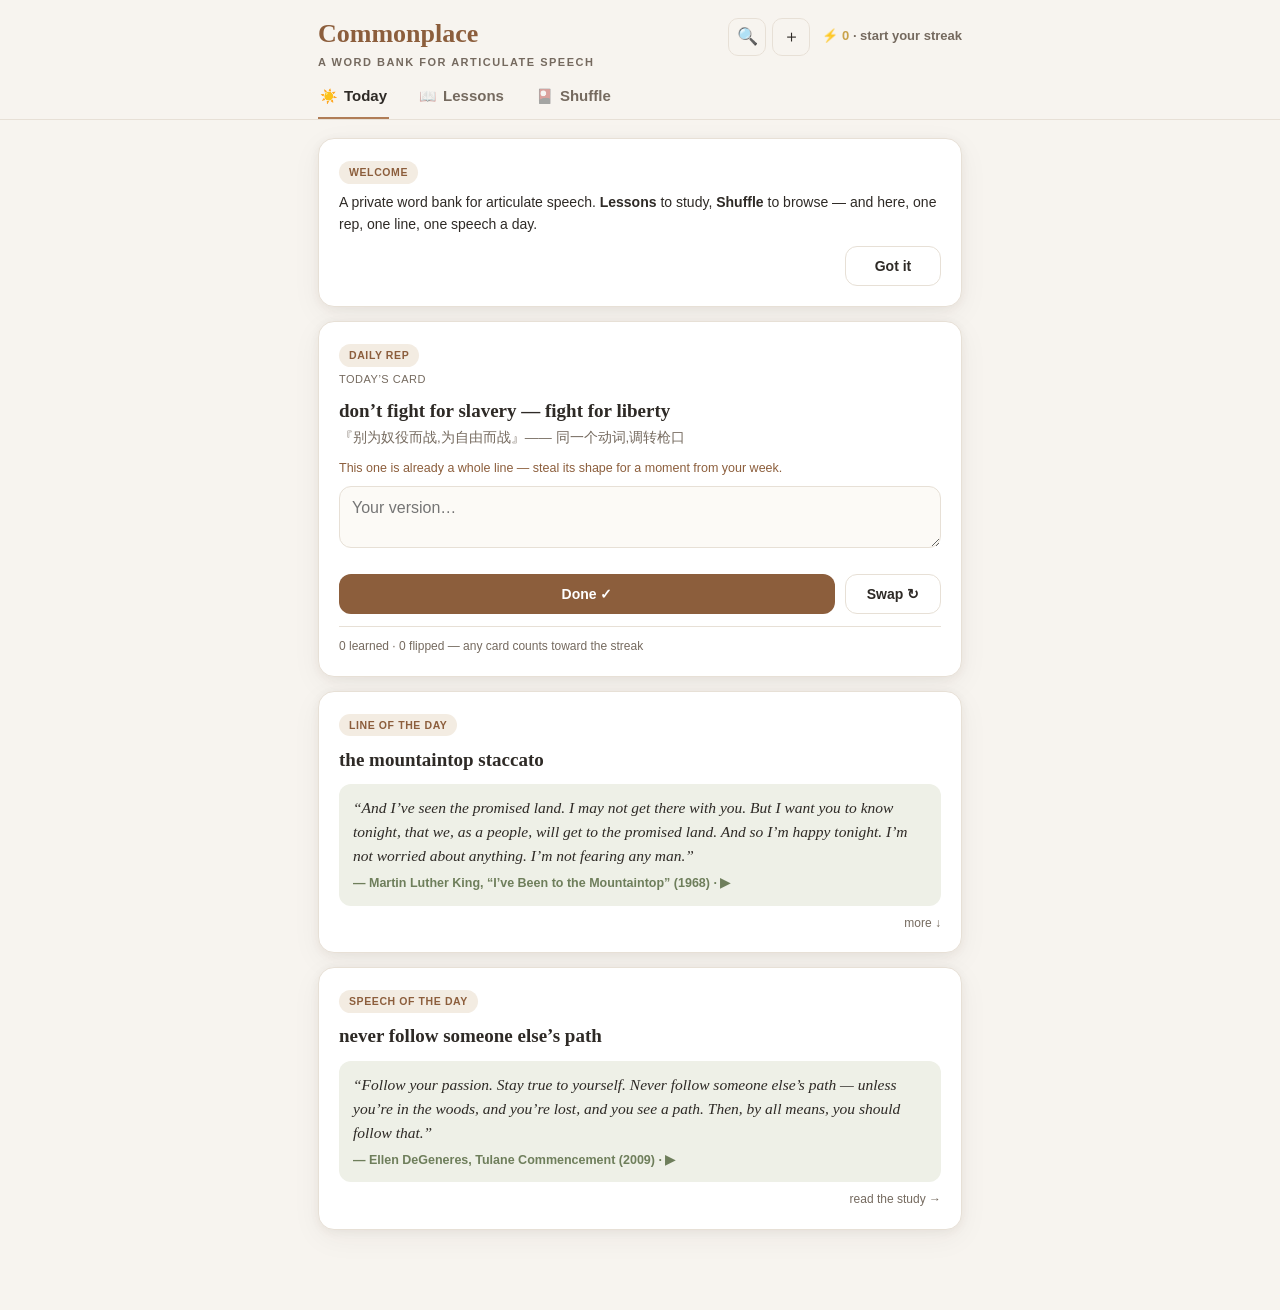
==== speak/index.html @ 7e98680f "Commonplace: retest-round fixes — validator v3 (input normalization symmetry, word-boundary old-phra" ====
<!DOCTYPE html>
<html lang="en">
<head>
<meta charset="UTF-8">
<meta name="viewport" content="width=device-width, initial-scale=1.0, viewport-fit=cover">
<meta name="theme-color" content="#F7F4EF">
<meta name="apple-mobile-web-app-capable" content="yes">
<meta name="apple-mobile-web-app-status-bar-style" content="default">
<meta name="apple-mobile-web-app-title" content="Commonplace">
<title>Commonplace · Word Bank</title>
<link rel="manifest" href="manifest.webmanifest">
<link rel="apple-touch-icon" href="icon-180.png">
<style>
  :root{
    --bg:#F7F4EF; --card:#FFFFFF; --ink:#2E2A26; --muted:#756A5F; --hair:#E7E0D6;
    --wood:#B07D56; --wood-dk:#8C5E3C; --cognac:#9C5B3B; --sage:#EEF0E7; --green:#6E7E5B;
    --terra:#B4462F; --gold:#C8A24A;
    --shadow:0 2px 10px rgba(60,45,30,.06),0 8px 30px rgba(60,45,30,.05);
    --serif:Georgia,"Cormorant Garamond","Songti SC",serif;
    --sans:-apple-system,BlinkMacSystemFont,"Segoe UI","PingFang SC",Roboto,sans-serif;
  }
  *{box-sizing:border-box;margin:0;padding:0}
  body{background:var(--bg);color:var(--ink);font-family:var(--sans);line-height:1.55;-webkit-font-smoothing:antialiased}
  .wrap{max-width:680px;margin:0 auto;padding:0 18px 80px}

  header{position:sticky;top:0;z-index:20;background:rgba(247,244,239,.86);backdrop-filter:blur(10px);border-bottom:1px solid var(--hair)}
  .hbar{max-width:680px;margin:0 auto;padding:14px 18px 0;display:flex;align-items:baseline;justify-content:space-between}
  .logo{font-family:var(--serif);font-size:26px;font-weight:600;color:var(--wood-dk)}
  .logo small{display:block;font-family:var(--sans);font-size:11px;font-weight:600;letter-spacing:1.5px;text-transform:uppercase;color:var(--muted)}
  .streak{font-size:13px;color:var(--muted);font-weight:600}
  .streak b{color:var(--terra)}
  nav{max-width:680px;margin:0 auto;padding:10px 18px 0;display:flex;gap:28px}
  nav button{background:none;border:none;font-family:var(--sans);font-size:15px;font-weight:600;color:var(--muted);padding:6px 2px 13px;cursor:pointer;border-bottom:2px solid transparent;display:flex;align-items:center;gap:7px;transition:color .15s}
  nav button:hover{color:var(--ink)}
  nav button.on{color:var(--ink);border-bottom-color:var(--wood)}
  nav button .ico{font-size:14px;opacity:.55;filter:grayscale(35%)}
  nav button.on .ico{opacity:1;filter:none}

  h2.sec{font-family:var(--serif);font-size:17px;font-weight:600;color:var(--wood-dk);margin:24px 0 4px}
  .sub{font-size:13.5px;color:var(--muted);margin-bottom:16px}

  .card{background:var(--card);border:1px solid var(--hair);border-radius:16px;box-shadow:var(--shadow);padding:20px;position:relative}
  .card+.card{margin-top:14px}

  .unit{display:flex;align-items:center;gap:14px;background:var(--card);border:1px solid var(--hair);border-radius:16px;box-shadow:var(--shadow);padding:16px 18px;margin-bottom:12px;cursor:pointer;transition:transform .12s}
  .unit:hover{transform:translateY(-1px)}
  .unit.locked{opacity:.45;cursor:default}
  .unit .badge{width:44px;height:44px;border-radius:50%;display:flex;align-items:center;justify-content:center;font-size:19px;flex:0 0 44px;background:var(--sage);color:var(--green)}
  .unit.done .badge{background:#EFE7CF;color:var(--gold)}
  .unit.active .badge{background:var(--wood-dk);color:#fff}
  .unit .ut{font-weight:700;font-size:15.5px}
  .unit .uz{font-family:var(--serif);color:var(--wood-dk);font-size:13.5px}
  .unit .um{font-size:12px;color:var(--muted);margin-top:2px}
  .unit .prog{margin-left:auto;font-size:12px;color:var(--muted);white-space:nowrap}

  .term{font-family:var(--serif);font-size:28px;font-weight:600;color:var(--ink);margin:8px 0 2px}
  .cat-chip{display:inline-block;font-size:10.5px;font-weight:700;letter-spacing:.6px;text-transform:uppercase;color:var(--wood-dk);background:#F3ECE2;border-radius:20px;padding:3px 10px}
  .starbtn{position:absolute;top:4px;right:4px;padding:10px;background:none;border:none;font-size:24px;cursor:pointer;color:#D9CFC0;line-height:1;transition:transform .15s}
  .starbtn:hover{transform:scale(1.15)}
  .starbtn.on{color:var(--gold)}

  .blk{margin-top:13px;font-size:14.5px}
  .blk .lbl{font-size:11px;font-weight:700;letter-spacing:.8px;text-transform:uppercase;color:var(--wood);display:block;margin-bottom:3px}
  .quote{background:var(--sage);border-radius:12px;padding:12px 14px;font-size:14.5px}
  .quote .q{font-style:italic;font-family:var(--serif);font-size:15.5px}
  .quote .src{display:block;font-size:12.5px;color:var(--green);margin-top:6px;font-weight:600}
  .hardw{background:#FBF7EF;border:1px dashed var(--hair);border-radius:12px;padding:10px 13px;font-size:13.5px}
  .hardw div{margin:2px 0}
  .hardw b{color:var(--wood-dk)}
  .ipa{color:var(--muted);font-size:12px;font-style:italic;margin-left:5px}
  .usage li{margin:4px 0 4px 18px;font-size:14px}

  textarea{width:100%;min-height:74px;border:1px solid var(--hair);border-radius:12px;padding:12px;font-family:var(--sans);font-size:16px;color:var(--ink);resize:vertical;background:#FCFAF6}
  textarea:focus{outline:none;border-color:var(--wood)}

  .row{display:flex;gap:10px;margin-top:18px;flex-wrap:wrap}
  .btn{border:none;border-radius:12px;padding:11px 18px;font-family:var(--sans);font-size:14px;font-weight:600;cursor:pointer;flex:1;min-width:96px;line-height:1.2}
  .btn.primary{background:var(--wood-dk);color:#fff}
  .btn.ghost{background:#fff;border:1px solid var(--hair);color:var(--ink)}
  .btn.soft{background:var(--sage);color:var(--green)}
  .btn.slim{flex:0 0 auto}
  .pill{border:1px solid var(--hair);background:#fff;border-radius:999px;padding:7px 14px;font-family:var(--sans);font-size:13px;font-weight:600;color:var(--ink);cursor:pointer;flex:0 0 auto}
  .pill.on{background:var(--wood-dk);border-color:var(--wood-dk);color:#fff}
  .tin{width:100%;margin-top:12px;border:1px solid var(--hair);border-radius:12px;padding:12px 14px;font-family:var(--sans);font-size:16px;background:#FCFAF6}
  .tin:focus{outline:none;border-color:var(--wood)}
  .sayb{background:none;border:none;font-size:17px;cursor:pointer;vertical-align:middle;padding:10px;margin:-10px -4px -10px -4px;opacity:.65}
  .sayb:hover{opacity:1}
  .xp{color:var(--gold);font-weight:700}
  .hicon{background:none;border:1px solid var(--hair);border-radius:10px;width:38px;height:38px;font-size:17px;cursor:pointer;color:var(--ink)}
  .hicon:hover{background:#fff}
  .tdrow{display:flex;align-items:center;gap:14px;padding:14px 0;border-bottom:1px solid var(--hair)}
  .tdrow:last-child{border-bottom:none}
  .tdrow .tick{font-size:22px;width:30px;text-align:center}
  .tdrow .tt{font-weight:700;font-size:15.5px}
  .tdrow .td{font-size:12.5px;color:var(--muted)}
  .srchit{padding:10px 0;border-bottom:1px solid var(--hair);cursor:pointer}
  .srchit:hover{background:#FCFAF6}
  .srchit b{font-size:14.5px}
  .srchit span{display:block;font-size:12.5px;color:var(--muted)}

  .stepdots{font-size:12px;color:var(--muted);margin-top:4px}

  .done-msg{text-align:center;padding:34px 10px;color:var(--muted)}
  .done-msg .big{font-family:var(--serif);font-size:24px;color:var(--wood-dk);margin-bottom:6px}

  .miniform{background:var(--card);border:1px solid var(--hair);border-radius:16px;box-shadow:var(--shadow);padding:16px;margin-bottom:16px;display:none}
  .miniform.show{display:block}
  .miniform label{font-size:12px;font-weight:600;color:var(--muted);display:block;margin:8px 0 3px}
  .miniform input,.miniform select,.miniform textarea{width:100%;border:1px solid var(--hair);border-radius:10px;padding:9px 11px;font-size:16px;font-family:var(--sans);background:#FCFAF6}
  .miniform textarea{min-height:48px}
  .grp-title{font-family:var(--serif);font-size:16px;color:var(--wood-dk);margin:22px 0 8px}

  .empty{text-align:center;color:var(--muted);padding:30px 10px;font-size:14px}
.whyzh{margin-top:5px;color:var(--wood-dk);font-size:13.5px}
.bgap{font-size:12.5px;color:var(--muted);font-style:italic;margin:16px 6px 0;text-align:center}
.btn:focus-visible,.pill:focus-visible,.hicon:focus-visible,nav button:focus-visible,.starbtn:focus-visible{outline:2px solid var(--wood);outline-offset:2px}
.viewin{animation:viewin .22s ease}
@keyframes viewin{from{opacity:0;transform:translateY(6px)}to{opacity:1;transform:none}}
header{padding-top:calc(env(safe-area-inset-top, 0px))}
body{padding-bottom:env(safe-area-inset-bottom, 0px)}
</style>
</head>
<body>
<header>
  <div class="hbar">
    <div class="logo">Commonplace<small>a word bank for articulate speech</small></div>
    <div style="display:flex;align-items:center;gap:6px">
      <button class="hicon" onclick="togglePanel('search')" title="Search all cards">🔍</button>
      <button class="hicon" onclick="togglePanel('add')" title="Add a word">＋</button>
      <div class="streak" id="streak" style="margin-left:6px"></div>
    </div>
  </div>
  <nav>
    <button data-v="today" class="on"><span class="ico">☀️</span>Today</button>
    <button data-v="learn"><span class="ico">📖</span>Lessons</button>
    <button data-v="practice"><span class="ico">🎴</span>Shuffle</button>
  </nav>
</header>

<div class="wrap" style="padding-bottom:0">
  <div class="miniform" id="addPanel" style="margin-top:14px">
    <label>Word / phrase</label><input id="fTerm">
    <div class="row" style="margin-top:10px">
      <button class="btn soft slim" id="afBtn" onclick="autoFill()">✨ Auto-fill</button>
    </div>
    <div id="afStatus" style="font-size:12px;color:var(--muted);margin-top:6px"></div>
    <label>Meaning</label><input id="fMeaning">
    <label>Example (optional)</label><textarea id="fExample"></textarea>
    <label>Source (optional)</label><input id="fSource" placeholder="e.g. heard in seminar / NYT article">
    
    <div class="row"><button class="btn primary" onclick="saveForm()">Save → My Pickups</button><button class="btn ghost slim" onclick="togglePanel('add')">Close</button></div>
  </div>
  <div class="miniform" id="searchPanel" style="margin-top:14px">
    <input id="srchQ" placeholder="Search terms, meanings, quotes…" oninput="doSearch(this.value)">
    <div id="srchOut" style="margin-top:10px"></div>
  </div>
</div>

<div class="wrap">
  <section id="v-today">
    <div id="todayArea" style="margin-top:18px"></div>
  </section>

  <section id="v-learn" style="display:none">
    <div id="learnArea" style="margin-top:18px"></div>
  </section>

  <section id="v-practice" style="display:none">
    <div class="sub" id="pracSub" style="margin-top:18px"></div>
    <div id="pracArea"></div>
  </section>


</div>

<script>
const KEY='betterspeak_commonplace_v3';
const V2KEY='betterspeak_commonplace_v2';

const DAY=86400000;
const today=()=>{const d=new Date();return new Date(d.getFullYear(),d.getMonth(),d.getDate()).getTime()};

/* ============ CURRICULUM ============ */
const UNITS=[
{id:'u0',ordered:true,tool:true,title:'The Skill Map',zh:'九阶地图',from:'Day 1 · The Articulate Ascent · 口才的九个阶段',
 essence:'Every speaker climbs the same nine stages — and the map keeps you from getting stuck. <b>Aim for Stage 6, Natural Expression</b>, not stage-nine perfection; and beware Stage 5, where polish becomes a trap. This unit walks the stages in order, 1 → 9.<br><span style="color:var(--muted)">九阶一张地图：目标是第6阶「自然表达」,别掉进第5阶的完美主义陷阱。本关按 1→9 顺序展开。</span>',
 words:[
  {id:'u0w1',whyzh:'记住这张地图,就不会再把某个阶段错当成终点。',term:'the Articulate Ascent',cat:'Phrases',
   gloss:"口才的爬升之路 —— 九个阶段的成长地图",
   hard:[["ascent","攀登、上升(与 descent 相对)"]],
   quote:"I took these milestones and put them into this diagram, which I call the Articulate Ascent.",
   src:"BetterSpeak · Day 1",
   why:"Knowing the map means never mistaking a stage for the destination.",
   usage:["Where am I on the ascent this month?","Progress talk: name the stage, not just the feeling."]},
  {id:'u0s1',whyzh:'人人都从这里出发——这个阶段的定义,就是不知道存在阶段。',term:'Stage 1 · Innocent Ignorance',cat:'Phrases',
   gloss:"无知的天真(第1阶):说话平淡无奇,却完全听不出问题在哪",
   hard:[["oblivious","浑然不觉的"],["indistinct","模糊不清、没有辨识度的"]],
   quote:"Your speech is basic, unremarkable, and indistinct… you are oblivious to the verbal artistry of the great speakers you watch.",
   src:"BetterSpeak · Day 1 — Stage 1",
   why:"Everyone starts here — the stage defined by not knowing there are stages.",
   usage:["Most listeners live here; write for them kindly.","The exit is one video, one article — one glimpse of how the greats actually do it."]},
  {id:'u0s2',whyzh:'觉察是入场费：听不见的毛病,改不掉。',term:'Stage 2 · the Awakening',cat:'Phrases',
   gloss:"觉醒(第2阶):突然听见自己的 filler 和口头禅,回不去了",
   hard:[],
   quote:"Fillers, empty language and redundancies become clear… your verbal comfort is shaken, and there’s no going back.",
   src:"BetterSpeak · Day 1 — Stage 2",
   why:"Awareness is the entry fee: you can’t fix what you can’t hear.",
   usage:["The recording gave me my Awakening — I say “so” constantly.","Uncomfortable = working."]},
  {id:'u0s3',whyzh:'蜜月期——但有个暗坑：刚升级的表达和日常闲聊会互相别扭,这就是课程说的“妥协的负担”。',term:'Stage 3 · Verbal Rebranding',cat:'Phrases',
   gloss:"语言改造(第3阶):刻意引入新词新表达,进步飞快——因为大多数人根本不试",
   hard:[["rebranding","重塑形象、改头换面"]],
   quote:"You start using creative and colorful language… you realize progress is easy because most people don’t even try.",
   src:"BetterSpeak · Day 1 — Stage 3",
   why:"The honeymoon stage — with a catch: the “burden of compromise” between your evolving speech and everyday social speak.",
   usage:["Expect friends to notice — and occasionally tease.","New words feel like new clothes; wear them anyway."]},
  {id:'u0s4',whyzh:'势头起来的阶段——也是紧随其后的第五阶段陷阱的入口。',term:'Stage 4 · the Confidence Catalyst',cat:'Phrases',
   gloss:"信心催化(第4阶):别人开始夸你的表达,越说越敢——但不是所有注意力都是好的",
   hard:[["catalyst","催化剂"]],
   quote:"Positive feedback on your improved expression boosts your confidence… however, this can be a double-edged sword, as not all attention is favorable.",
   src:"BetterSpeak · Day 1 — Stage 4",
   why:"Momentum stage — and the on-ramp to the Stage-5 trap right after it.",
   usage:["Log the compliments; they mark real change.","Watch for the pull toward performing instead of speaking."]},
  {id:'u0s5',whyzh:'被点名的陷阱：如果每个词都必须特别,就没有词是自然的。命名它,才能走出它。',term:'Stage 5 · the Perfection Deception',cat:'Phrases',
   gloss:"完美的骗局(第5阶):过度打磨,说话机械做作 —— 是坑,不是进步",
   hard:[["deception","欺骗、骗局"]],
   quote:"Your speech is overly polished and mechanical as you strive for an unrealistic standard… ordinary words must be special words.",
   src:"BetterSpeak · Day 1 — Stage 5",
   why:"The named trap: if every word must be special, no word is natural. Naming it helps you exit it.",
   usage:["I caught myself rephrasing a grocery list — Perfection Deception.","Let ordinary words be ordinary."]},
  {id:'u0s6',whyzh:'终点是自由,不是打磨——词汇为个性服务。Joseph 把自己放在这一级。',term:'Stage 6 · Natural Expression ⭐',cat:'Phrases',
   gloss:"自然表达(第6阶,本课目标):升级过的词汇 + 真实的性格,不再苛求每个词",
   hard:[],
   quote:"You blend your enhanced vocabulary with genuine personality… finding your natural flow and not overthinking your word choice.",
   src:"BetterSpeak · Day 1 — Stage 6, where most people should aim",
   why:"The destination is freedom, not polish — vocabulary in service of personality. Joseph places himself here.",
   usage:["Goal check: does this sound like me, upgraded — or someone else?","Stage 6 over stage 9, always."]},
  {id:'u0s7',whyzh:'进阶的转折：结构取代词汇,成为新的增长边界。',term:'Stage 7 · Structural Mastery',cat:'Phrases',
   gloss:"结构自如(第7阶):明白简洁与清晰胜过复杂；能识别修辞与说服的模式",
   hard:[],
   quote:"You finally understand that simplicity and clarity are more impactful than complexity… you begin understanding the power of rhetorical devices.",
   src:"BetterSpeak · Day 1 — Stage 7",
   why:"The advanced turn: structure replaces vocabulary as the growth edge.",
   usage:["At this stage you HEAR anaphora and periodic sentences in the wild.","Structures over single words — molds are the next unit of growth."]},
  {id:'u0s8',whyzh:'悖论阶段：炉火纯青看起来像朴素。',term:'Stage 8 · Simple Eloquence',cat:'Phrases',
   gloss:"简洁的雄辩(第8阶):毫不费力又干净利落；能把复杂讲简单,fancy 词几乎全丢掉",
   hard:[["lean","精瘦的、没有赘肉的(形容文字=精炼)"]],
   quote:"Your speech becomes effortlessly well-worded and simple… you’ve shed most of the fancy words, making your speech lean and clear.",
   src:"BetterSpeak · Day 1 — Stage 8",
   why:"The paradox stage: mastery looks like plainness.",
   usage:["The test: explain your research to a neighbor, cleanly.","Subtraction as the final skill."]},
  {id:'u0s9',whyzh:'知道天花板存在、并选择不付它的代价——这本身就是 articulate 的判断力。',term:'Stage 9 · the Golden Tongue',cat:'Phrases',
   gloss:"金舌(第9阶):前1%——每句自带优雅与简洁；欣赏它,不必追求它",
   hard:[],
   quote:"Every sentence you speak reflects natural elegance and simplicity… we don’t pursue speaking like a stage-nine communicator.",
   src:"BetterSpeak · Day 1 — Stage 9",
   why:"Knowing the ceiling exists — and choosing not to pay its price — is itself articulate judgment.",
   usage:["Admire the golden tongues; train for Stage 6.","Cost-benefit applies to eloquence too."]},
  {id:'u0w6',whyzh:'一纸许可：社交谈话本来就该松弛。别去审计你的早午餐闲聊。',term:'expertise · expression · extemporaneous',cat:'Phrases',
   gloss:'课程的三种说话模式：expertise(有备的专业输出)/ expression(社交闲聊,允许乱)/ extemporaneous(有利害的临场)',
   hard:[],
   quote:"Expression is raw and messy — it’s often called social speak… there is a raw, authentic realness we achieve when we allow ourselves mistakes.",
   src:"BetterSpeak · Day 1 — the three modes",
   why:"Permission structure: social speak SHOULD be loose. Don’t audit your brunch conversation.",
   usage:["Match the mode: precision at the podium, ease at the table.","Expression mode is where relationships live."]},
  {id:'u0w5',whyzh:'整门课真正训练的模式——给它命名,你才能针对它练习。',term:'extemporaneous speaking',cat:'Words',
   gloss:"即席表达 —— 有利害关系时的临场发言(会议、答辩、谈判)",
   hard:[["extemporaneous","即席的、未经准备的(ex tempore 拉丁：出于当下)"]],
   quote:"Extemporaneous is when you speak, usually when there are stakes to what you say… most people want verbal athleticism in this category.",
   src:"BetterSpeak · Day 1 — the third mode",
   why:"The mode this whole course trains for — name it and you can practice for it.",
   usage:["Seminars are extemporaneous mode; dinner is expression mode.","Different modes, different standards."]},
  {id:'u0w8',whyzh:'整套方法背后的身份认同：运动员靠训练,不等天赋。',term:'verbal athlete',cat:'Phrases',
   gloss:"语言运动员 —— 把口才当运动练：灵活、聪明地使用语言的人",
   hard:[],
   quote:"A verbal athlete is someone who uses language flexibly and intelligently — this program is a training program for verbal athletes.",
   src:"BetterSpeak · the course’s founding term",
   why:"The identity behind the whole method: athletes train; they don’t wait for talent.",
   usage:["Ten minutes of reps a day — verbal athletics.","Skill, not gift."]},
 ]},
{id:'u1',title:'Ordinary Words, Extraordinary Ways',zh:'点铁成金',from:'Day 2 · The Architecture of Vocabulary · 词汇的架构',
 essence:'Articulate speakers know only ~500–1,000 more words than you. Their real edge: <b>using words everyone knows in unexpected ways.</b> Precise + fresh beats big — never trade clarity for complexity.<br><span style="color:var(--muted);font-size:13px">Tip: read each quote aloud once — speaking is physical.</span><br><span style="color:var(--muted)">不背大词——把人人认识的简单词用出新意,清晰永远优先。</span>',
 words:[
  {id:'u1w1',whyzh:'把“饿”这个身体词借给情感——普通词立刻鲜活,这正是本单元的核心手法。',term:'starving for affection',cat:'Phrases',
   gloss:'craving love intensely — 极度渴望关爱(把“挨饿”借给情感)',
   hard:[['starve','挨饿；这里借指情感上的匮乏']],
   quote:'I was starving for affection, having been neglected for so long.',
   src:'Frank Sinatra (attribution unverified) — quoted in BetterSpeak Day 2',
   why:'Borrowing a physical word (hunger) for an emotion makes an ordinary word vivid — the heart of this unit.',
   usage:['After a week of Zoom calls, I was starving for real conversation.','Pattern: starving for recognition / feedback / sunlight.']},
  {id:'u1w2',whyzh:'人人都懂“癌”——一个词同时说出破坏力和蔓延感,可以用来指任何在扩散的坏东西。',term:'the cancer of modern society',cat:'Phrases',
   gloss:'a destructive force that spreads — 像癌症一样扩散的破坏性力量',
   hard:[],
   quote:'Greed has become the cancer of modern society.',
   src:'Simon Sinek (attribution unverified) — quoted in BetterSpeak Day 2',
   why:'Everyone knows "cancer" — used for anything harmful that spreads, one word carries both the damage and the trend.',
   usage:['Misinformation is the cancer of online discourse.','Pattern: the cancer of X.']},
  {id:'u1w4',whyzh:'Fry 的观点：大词非但不显高明,反而“迷人眼”。这个习语本身也值得收进词库。',term:'throw dust in the eyes of',cat:'Phrases',
   gloss:'to blind or confuse someone — 迷惑听众,让人看不清(字面：往眼里扬灰)',
   hard:[['throw dust in someone’s eyes','固定短语：迷惑、障目']],
   quote:'Anything beyond four syllables, he was convinced, would throw dust in the eyes of your listener.',
   src:'BetterSpeak · Stephen Fry’s four-syllable rule (paraphrased in the course)',
   why:'Fry’s point: long words blind more than they impress. And the idiom itself is worth keeping.',
   usage:['All that jargon just throws dust in the eyes of the audience.','Pair with the rule: reach for the shorter word first.']},
  {id:'u1w5',whyzh:'给本单元的失败模式起了个形象的名字：没有目的、四处乱飞的花哨大词。',term:'word shrapnel',cat:'Phrases',
   gloss:'同义词词典在脑中“爆炸”后乱飞的花哨大词,污染句子',
   hard:[['shrapnel','弹片(爆炸后乱飞的碎片)']],
   quote:'Don’t let the thesaurus explode in your head and contaminate your sentences with word shrapnel.',
   src:'BetterSpeak · Day 2 (a friend’s coinage, quoted in the lecture)',
   why:'A vivid name for this unit’s failure mode: fancy words scattered without purpose.',
   usage:['That abstract is full of word shrapnel — strip it back to plain verbs.','Self-check: did I choose this word, or did the thesaurus explode?']},
  {id:'u1w3',whyzh:'减法规则：更短的词=更清楚的句子。超过四个音节？先想想有没有更短的说法。',term:'utilize → use',cat:'Workhorse swaps',
   gloss:'utilize is just “use” in a lab coat — 浮夸版的 use,多两个音节,零新信息',
   hard:[['utilize','“使用”的做作说法,常见于装正式的文书']],
   quote:'Words like utilize… are used to dress up simple statements and give an air of scientific impartiality to biased judgments.',
   src:'George Orwell, “Politics and the English Language” (1946)',
   why:'The subtraction rule: shorter words make clearer sentences. Over four syllables? Look for the shorter word first.',
   usage:['Say "use the data," not "utilize the data."','Same in papers: help > facilitate, show > demonstrate — when precision allows.']},
  {id:'u1w6',whyzh:'认识整个家族,不止 utilize——这类“穿正装的名词”会模糊“谁做了什么”。',term:"phenomenon · individual · objective → (plain words)",cat:'Workhorse swaps',
   gloss:"Orwell 点名的一批『白大褂词』：给简单陈述披上科学外衣",
   hard:[["phenomenon","现象(希腊来的四音节大词)"],["objective","目标(=goal 的浮夸版)"]],
   quote:"Words like phenomenon, element, individual, objective, categorical, effective, virtual are used to dress up simple statements.",
   src:"George Orwell, “Politics and the English Language” (1946)",
   why:"Recognize the whole family, not just utilize — dress-up nouns blur who did what.",
   usage:["the phenomenon of burnout → burnout","an individual → a person; the objective → the goal"]},
  {id:'u1w7',whyzh:'朴素动词让动作者可见；浮夸动词把“谁对谁做了什么”藏起来。',term:"eliminate · liquidate → cut · end",cat:'Workhorse swaps',
   gloss:"大词动词的平价替身 —— 更短、更直接、责任更清楚",
   hard:[["liquidate","清算、清除(冷冰冰的官僚动词)"]],
   quote:'…promote, constitute, exhibit, exploit, utilize, eliminate, liquidate — words used to dress up a simple statement and give an air of scientific impartiality to biased judgements.',
   src:"George Orwell, “Politics and the English Language” (1946)",
   why:"Plain verbs keep the actor visible; inflated verbs hide who is doing what to whom.",
   usage:["eliminate redundancies → cut repetition","exhibit growth → grow"]},
  {id:'u1w8',whyzh:'给坏习惯命名,它才看得见——这个短语本身也是个好用的隐喻。',term:"a disease of the tongue",cat:'Phrases',
   gloss:"舌头的病 —— Fry 给“大词癖”起的名字(inflated nounism)",
   hard:[["inflated","充气的、膨胀的"]],
   quote:"Stephen Fry called this a disease of the tongue: inflated nounism.",
   src:"BetterSpeak · Day 2, describing Stephen Fry's coinage",
   why:"Naming a bad habit makes it visible — and the phrase itself is a usable metaphor.",
   usage:["Jargon is a disease of the tongue, and grad school is where you catch it.","Pattern: a disease of the X."]},
  {id:'u1w9',whyzh:'一个平常动词,靠“从小到大”的三连递进变得宏大。',term:"move mountains, minds, and mankind",cat:'Alliterations',
   gloss:"撼动高山、心智与人类 —— 平凡动词 move + m 音三连升级",
   hard:[],
   quote:"Those words blend together to produce an effect that can move mountains, minds, and mankind itself.",
   src:"BetterSpeak · Day 2",
   why:"An ordinary verb made grand by an escalating trio — small, bigger, biggest.",
   usage:["A good seminar moves minds; a good policy moves mountains.","Trio mold: X, larger X, largest X."]},
  {id:'u1w10',whyzh:'本单元的自律浓缩成一个画面：给自己的词汇拉住缰绳。',term:"bridle my tongue",cat:'Phrases',
   gloss:"勒住舌头 —— 克制炫词的冲动",
   hard:[["bridle","马勒/缰绳；作动词=勒住、约束"]],
   quote:"A vain part of me wants to pack that idea in a scholarly way, but I have to bridle my tongue — the objective is understanding.",
   src:"BetterSpeak · Day 2",
   why:"The discipline of this unit in one image: hold the reins on your own vocabulary.",
   usage:["I bridled my tongue and gave the two-sentence version.","Useful in meetings when the jargon urge hits."]},
  {id:'u1w11',ctxzh:"马丁·路德·金,1963年8月28日“向华盛顿进军”大集会,林肯纪念堂前对约25万人演讲。这个短语出自中段:有人劝黑人“再等等”,他答以“此刻灼人的紧迫”——全篇驳斥渐进主义的核心词。",whyzh:'本单元论点的三词版：now 是英语里最平的词,在这里扛起了一场运动。',term:'the fierce urgency of now',cat:'Phrases',
   gloss:"『此刻灼人的紧迫』—— now,最普通的词,被 fierce + urgency 加冕",
   hard:[["fierce","凶猛的、灼烈的"],["urgency","紧迫(urgent 的名词)"]],
   quote:"We have also come to this hallowed spot to remind America of the fierce urgency of now.",
   src:"Martin Luther King, “I Have a Dream” (1963) — on the course Speech Bank",
   why:"The unit’s thesis in three words: “now” is the plainest word in English, and here it carries a movement.",
   usage:["The fierce urgency of the revision deadline.","Pattern: the fierce urgency of + any plain noun."]},
  {id:'u1w12',ctxzh:"“我有一个梦想”的开篇主比喻:独立宣言是开给每个美国人的支票,而美国给黑人的是一张“余额不足”的空头支票——把一百年的不义讲成一笔人人都懂的坏账,今天来兑现。",whyzh:'用银行日常词汇跑完一整套道德论证——人人见过支票,没人忘得掉这一张。',term:'a check marked “insufficient funds”',cat:'Phrases',
   gloss:"『一张被退回的空头支票』—— 用银行日常词汇讲正义",
   hard:[["insufficient funds","余额不足(银行退票用语)"]],
   quote:"America has given the Negro people a bad check, a check which has come back marked ‘insufficient funds.’",
   src:"Martin Luther King, “I Have a Dream” (1963) — on the course Speech Bank",
   why:"An entire moral argument run through everyday banking words — everyone has seen a check; no one forgets this one.",
   usage:["The strategic plan is a check the budget can’t cash.","Borrow a mundane vocabulary (banking, cooking, weather) for a big idea."]},
  {id:'u1w13',ctxzh:"《暗淡蓝点》(1994)对那张照片的解说开头:那就是这里。那就是家。那就是我们。——三个最小的词,扛住整张宇宙照片的重量。",whyzh:'三个两词短句,全是单音节——格局来自取景方式,不是词汇量。',term:"that’s here. that’s home. that’s us.",cat:'Quotes',
   gloss:"『那就是这里。那就是家。那就是我们。』—— 六个最小的词,举起整个地球",
   hard:[],
   quote:"Look again at that dot. That’s here. That’s home. That’s us. On it everyone you love, everyone you know, everyone you ever heard of…",
   src:"Carl Sagan, Pale Blue Dot (1994), reflecting on Voyager 1’s photograph of Earth from four billion miles away",
   why:"Three two-word sentences, all monosyllables — proof that scale comes from framing, not vocabulary.",
   usage:["End a data talk: that’s the sample. that’s the effect. that’s the story.","Triplets of tiny sentences land like hammer taps."]},
  {id:'u1w14',ctxzh:"《大独裁者》(1940)结尾演说的核心对句:比起机器,我们更需要人性;比起聪明,我们更需要善良与温柔——卓别林借小人物之口给整个机器时代开的药方。",whyzh:'四个普通名词摆成两组对仗——功夫全在排列,不在用词。',term:'more than machinery, we need humanity',cat:'Quotes',
   gloss:"『比起机器,我们更需要人性』—— 普通名词的对仗：machinery↔humanity, cleverness↔kindness",
   hard:[["machinery","机器(总称)"],["cleverness","聪明、机巧"]],
   quote:"We think too much and feel too little. More than machinery, we need humanity. More than cleverness, we need kindness and gentleness.",
   src:"Charlie Chaplin, The Great Dictator (1940) — on the course Speech Bank",
   why:"Plain nouns arranged in two balanced antitheses — arrangement does all the work.",
   usage:["More than dashboards, we need judgment.","Pattern: more than X, we need Y — twice."]},
  {id:'u1w15',ctxzh:"马丁·路德·金《我已到过山顶》,1968年4月3日孟菲斯,支援环卫工人罢工——他生前最后一场演讲。结尾处他说“长寿自有其位,但我现在不担心这个”:预感式的放下。次日傍晚他在旅馆阳台遇刺身亡。",whyzh:'has its place 本是耸耸肩的日常英语——在这里说出口,成了史上最令人脊背发凉的句子之一。',term:'longevity has its place',cat:'Quotes',
   gloss:"『长寿自有其位』—— place,再平常不过的词,在语境里重如千钧",
   hard:[["longevity","长寿(拉丁 longus 长 + aevum 年岁)"]],
   quote:"Like anybody, I would like to live a long life. Longevity has its place. But I’m not concerned about that now.",
   src:"Martin Luther King, “I’ve Been to the Mountaintop” (1968) — the night before his assassination; on the Speech Bank",
   why:"“Has its place” is shrugging, everyday English — spoken here, it becomes one of the most chilling sentences ever delivered.",
   usage:["Perfection has its place. This draft isn’t it.","Understatement gains power from context, not word choice."]},
  {id:'u1w16',ctxzh:"肯尼迪1962年莱斯大学“登月”演说:我们选择登月,不是因为容易,而是因为艰难——把国家豪赌讲成品格测试,为阿波罗计划定调的一句。",whyzh:'二十世纪被引用最多的理由,用的是小学生形容词——发力的是 not because…but because 这个对仗框架。',term:'not because they are easy, but because they are hard',cat:'Quotes',
   gloss:"『不是因为容易,而是因为艰难』—— easy 和 hard,两个最普通的形容词,扛起登月计划",
   hard:[],
   quote:"We choose to go to the moon in this decade and do the other things, not because they are easy, but because they are hard.",
   src:"John F. Kennedy, the Rice “Moon” speech (1962) — sampled in the course’s articulation key",
   why:"The century’s most quoted justification uses kindergarten adjectives — the antithesis frame does the lifting.",
   usage:["We picked this identification strategy not because it is easy, but because it is right.","Pattern: not because X, but because Y."]},
  {id:'u1w17',whyzh:'终极例证：二十世纪最著名的句子只是四个单音节词。会说话从来不靠词汇量。',term:'I have a dream',cat:'Quotes',
   gloss:"四个单音节词 —— 二十世纪最著名的句子,不含任何复杂词汇",
   hard:[],
   quote:"I have a dream that my four little children will one day live in a nation where they will not be judged by the color of their skin…",
   src:"Martin Luther King (1963) — on the course Speech Bank",
   why:"The ultimate exhibit: the most famous sentence of the century is four one-syllable words. Articulacy was never about vocabulary size.",
   usage:["Your thesis sentence should survive this test: could a child repeat it?","Say the big thing in small words; spend complexity elsewhere."]},
  {id:'u1w18',ctxzh:"“我有一个梦想”的最后一句,引自古老的黑人灵歌。梦的排比层层升到顶点后,他用歌词收束全篇——终于自由,终于自由,感谢全能的上帝,我们终于自由。",whyzh:'史上最著名的结尾=三个小词说三遍——放大器是重复,不是词汇。',term:'free at last, free at last',cat:'Quotes',
   gloss:"『终于自由了』—— free 与 last 都是最基础的词；力量完全来自重复",
   hard:[],
   quote:"Free at last! Free at last! Thank God Almighty, we are free at last!",
   src:"Martin Luther King, the closing of “I Have a Dream” (1963) — on the Speech Bank",
   why:"The century’s most famous ending is three tiny words, said three times — repetition is the amplifier, not vocabulary.",
   usage:["Submitted at last, submitted at last.","End on your smallest, truest words."]},
  {id:'u1w19',whyzh:'悲伤按“滴”来计量——一个厨房级的词扛住最重的分量。肯尼迪(RFK)能当场背出它,正是摘抄本的明证。',term:'falls drop by drop upon the heart',cat:'Quotes',
   gloss:"『一滴一滴落在心上』—— drop,最日常的量词,称量最深的痛",
   hard:[["despair","绝望"],["against our will","违逆我们的意愿"]],
   quote:"Even in our sleep, pain which cannot forget falls drop by drop upon the heart, until, in our own despair, against our will, comes wisdom through the awful grace of God.",
   src:"Aeschylus — recited from memory by Robert F. Kennedy the night MLK died (1968); on the Speech Bank",
   why:"Grief measured in drops — a kitchen word carrying the heaviest freight. Also the ultimate commonplace-book proof: he had it memorized.",
   usage:["Understanding came drop by drop, over a decade of failed models.","Pattern: X falls drop by drop upon Y."]},
  {id:'u1w20',ctxzh:"里根1986年1月28日“挑战者号”航天飞机爆炸当晚的全国电视讲话(原定的国情咨文临时改为哀悼,佩吉·努南执笔):七名宇航员登机时“挥手道别”——用一个画面代替讣告。",whyzh:'句子先用平实的 waved goodbye 打好了地基,诗意的 surly bonds 才飞得起来——平常词是锚,不凡词是帆。',term:'waved goodbye',cat:'Quotes',
   gloss:"『挥手道别』—— 最平常的动作,放进国殇讲话重逾千斤",
   hard:[],
   quote:"We will never forget them, nor the last time we saw them, this morning, as they prepared for their journey and waved goodbye and ‘slipped the surly bonds of earth.’",
   src:"Ronald Reagan, the Challenger address (1986) — on the Speech Bank",
   why:"The sentence earns its poetry (surly bonds) by first paying in plain coin: waved goodbye. Ordinary anchors let extraordinary words fly.",
   usage:["Ground your biggest sentences in one small human action.","Pair one plain gesture with one borrowed line — Reagan’s exact recipe."]},
  {id:'u1w21',whyzh:'last+best+hope,三个小学词叠出庄严；后面的“一千年黑暗”也只是数字加黑夜,同样平常。',term:'the last best hope',cat:'Quotes',
   gloss:"『最后、最好的希望』—— 三个单音节词叠出史诗感",
   hard:[["sentence (v.)","判处(动词：sentence sb to…)"]],
   quote:"We will preserve for our children this, the last best hope of man on earth, or we will sentence them to take the last step into a thousand years of darkness.",
   src:"Ronald Reagan, “A Time for Choosing” (1964), echoing Lincoln — on the Speech Bank",
   why:"Last + best + hope: three grade-school words stacked into grandeur; then “a thousand years of darkness” — numbers and night, both ordinary.",
   usage:["Pattern: the last best + noun.","Note the fork: preserve X, or sentence them to Y."]},
  {id:'u1w22',whyzh:'靠形容词堆叠完成控诉——单看每个词都无害,连成一串就句句诛心。附赠一个隐喻：built-in allergy(天生过敏)。',term:'wealthy, fat, comfortable and complacent',cat:'Quotes',
   gloss:"『富足、肥胖、舒适而自满』—— 四个平常的形容词排成一记耳光",
   hard:[["complacent","自满的、安于现状的(≠complaisant 讨好的)"]],
   quote:"We are currently wealthy, fat, comfortable and complacent. We have a built-in allergy to unpleasant or disturbing information.",
   src:"Edward R. Murrow, the “Wires and Lights in a Box” address (1958) — on the Speech Bank",
   why:"An indictment built by adjective pile-up — each word harmless alone, damning in sequence. Bonus metaphor: a built-in allergy.",
   usage:["Busy, tired, distracted and behind — my October in four words.","Stack four plain adjectives; let the order do the judging."]},
  {id:'u1w23',ctxzh:"《电视台风云》(1976)“mad as hell”同场爆发:他要观众先愤怒起来,而愤怒开口的第一句就是——我是一个人,我的生命有价值!这场怒火的地基,是人的尊严。",whyzh:'美国电影里最赤裸的宣言就是主谓宾+小学词——怒火不需要同义词词典。',term:'my life has value',cat:'Quotes',
   gloss:"『我的人生有价值』—— 四个词的呐喊,没有一个大词",
   hard:[],
   quote:"I’m a human being… My life has value!",
   src:"Network (1976), the “Mad as Hell” speech — on the Speech Bank",
   why:"The rawest declaration in American cinema is subject-verb-object in kindergarten words — fury needs no thesaurus.",
   usage:["When it matters most, drop to the plainest sentence you own.","Test: can you scream it? Then it’s plain enough."]},
  {id:'u1w24',ctxzh:"《亨利五世》圣克里斯宾日演说开头:今日之后凡能生还回家的人,每逢这个节日提起,都会挺直身子——先讲活着回家的体面,再讲并肩流血便是兄弟,动员的顺序本身就是安抚。",whyzh:'英语史上词汇量最大的人,给士兵选的却是 comes safe home、stand a-tip-toe——“小”才是亲近。',term:'comes safe home',cat:'Quotes',
   gloss:"『平安回家』—— 莎士比亚对士兵反而用最小的词",
   hard:[["stand a tip-toe","踮起脚尖(自豪状)"]],
   quote:"He that outlives this day, and comes safe home, will stand a tip-toe when this day is named.",
   src:"Shakespeare, Henry V — “St Crispin’s Day,” on the Speech Bank",
   why:"The largest vocabulary in English chooses “comes safe home” and “stand a tip-toe” for soldiers — smallness is the intimacy.",
   usage:["Come safe home — still the best travel blessing.","When talking to the weary, shrink your words."]},
  {id:'u1w25',whyzh:'和 MLK 的空头支票同一套炼金术：借一套日常技术词汇(医学),对准灵魂开火。',term:'no prosthetic for an amputated spirit',cat:'Quotes',
   gloss:"『被截肢的灵魂,没有假肢可装』—— 借用医学词汇形容人格的损伤",
   hard:[["prosthetic","假肢、义体"],["amputated","被截肢的"]],
   quote:"There is nothing like the sight of an amputated spirit. There is no prosthetic for that.",
   src:"Scent of a Woman (1992), the disciplinary-hearing speech — on the Speech Bank",
   why:"Same alchemy as MLK’s bad check: borrow a mundane technical vocabulary (medicine) and aim it at the soul.",
   usage:["There’s no software patch for a broken incentive.","Pattern: there is no [mundane fix] for [moral damage]."]},
  {id:'u1w26',whyzh:'反抗被压缩到一个逗号加两个平常词——but unbowed 前的那个停顿,就是整首诗。',term:'bloody, but unbowed',cat:'Quotes',
   gloss:"『头破血流,但不低头』—— 两个词的宣言",
   hard:[["bludgeoning","棒击、重锤(bludgeon 棍棒)"],["unbowed","不弯腰的、不屈的"]],
   quote:"Under the bludgeonings of chance my head is bloody, but unbowed.",
   src:"W.E. Henley, “Invictus” — on the course poem list",
   why:"Defiance compressed to a comma and two plain words — the pause before “but unbowed” is the whole poem.",
   usage:["Third rejection this year: bloody, but unbowed.","Pattern: [damaged], but [undefeated] — two words each side."]},
  {id:'u1w27',whyzh:'一个普通名词(impostor 骗子)同时把两个抽象概念拟人化——比铺陈的隐喻省力,却加倍好记。',term:'treat those two impostors just the same',cat:'Quotes',
   gloss:"『把成功与灾难当作两个骗子,一视同仁』—— impostor 让抽象概念现出人形",
   hard:[["impostor","冒名顶替者、骗子"]],
   quote:"If you can meet with Triumph and Disaster and treat those two impostors just the same…",
   src:"Rudyard Kipling, “If—” — on the course poem list",
   why:"One ordinary noun (impostor) personifies two abstractions at once — cheaper than any extended metaphor, twice as memorable.",
   usage:["Good news and bad referee reports: two impostors, same handshake.","Personify a pair of abstractions with one common noun."]},
 ]},
{id:'u2',title:'Resonant Phrases',zh:'共鸣词句',from:'Day 3 · The Commonplace Book · 摘抄本',
 essence:'MLK, Franklin, and Reagan all kept a <b>commonplace book</b> — lines that struck them, collected and rehearsed until ready. The eloquence you admire on stage is preparation, not improvisation. A phrase needs <b>~38 uses</b> to become automatic.<br><span style="color:var(--muted)">高手的金句是提前收藏、反复演练的；一个词句约用38次才成为本能。</span>',
 words:[
  {id:'u2w1',whyzh:'七个词同时装下世界之大和个人之小——共鸣短语的范本。',term:"the enormous array of the world's ills",cat:'Quotes',
   gloss:"the huge, layered mass of the world's problems — 世间层层叠叠的苦难",
   hard:[['array','一大排、阵列(an array of = 一整片的)'],['ills','弊病、苦难(名词)']],
   quote:"…the belief that there is nothing one man or one woman can do against the enormous array of the world's ills.",
   src:'Robert F. Kennedy, “Day of Affirmation” (Cape Town, 1966)',
   why:"Seven words that hold the scale of the world's problems and one person's smallness — a model resonant phrase.",
   usage:['No single reform can address the enormous array of problems in healthcare.','Pattern: the enormous array of + plural noun.']},
  {id:'u2w3',whyzh:'与“世间苦难的庞大阵列”正好成对：用涟漪回应庞大。像这样成对收藏。',term:'a tiny ripple of hope',cat:'Quotes',
   gloss:'一圈微小的希望涟漪 —— 个体行动微小但真实的影响',
   hard:[['ripple','涟漪、水波']],
   quote:'Each time a man stands up for an ideal… he sends forth a tiny ripple of hope.',
   src:'Robert F. Kennedy, the same “Day of Affirmation” speech (1966)',
   why:'The counter-image to "the enormous array of the world’s ills" — smallness answered with ripples. Collect pairs like this.',
   usage:['Every mentoring hour sends out a tiny ripple of hope.','Works beautifully as an ending line.']},
  {id:'u2w5',whyzh:'收词的根本理由：学词不是为了说得更多,而是为了看见更多(一项研究：教孩子认鸟名,他们才真正看见鸟)。',term:'the limits of my language are the limits of my world',cat:'Quotes',
   gloss:'语言的边界就是世界的边界 —— 词汇决定你能“看见”什么',
   hard:[],
   quote:'The limits of my language mean the limits of my world.',
   src:'Ludwig Wittgenstein — the course’s opening argument for learning words',
   why:'Why collect words at all: we learn words not to say more but to see more (a study in which children who were taught bird names began actually seeing them).',
   usage:['Learning the word "predator" changed what the children could see.','Use it when making the case for reading widely.']},
  {id:'u2w4',whyzh:'commonplace book 的铁证：Serling 的“急智”其实是提前写好的句子。准备充分,看起来就像天才。',term:'selective about cereals and automobiles',cat:'Quotes',
   gloss:'对麦片和汽车挑三拣四(却不会思考) —— 讽刺消费社会',
   hard:[['selective','挑剔的、有选择的']],
   quote:"We're developing a new citizenry, one that will be very selective about cereals and automobiles, but won't be able to think.",
   src:'Rod Serling, TV interview — the line lived in his writer’s diary first',
   why:'Proof of the commonplace book: Serling’s "quick wit" was a pre-written line. Preparation looks like genius.',
   usage:['We’re selective about phone cases and coffee orders, but not about news sources.','Steal the shape: selective about X and Y, but unable to Z.']},
  {id:'u2w2',whyzh:'复习方法本身：别把词库当清单读——每个词现场造两三句,说出声。',term:'a new day dawns',cat:'Phrases',
   gloss:'a new day breaks — 新的一天破晓(注意语序：day 作主语；课程原句 “it dawns a new day” 不合语法)',
   hard:[['dawn','破晓(动词);a new era dawns = 新时代开启']],
   quote:'Every time it dawns a new day, I am grateful for life.',
   src:'BetterSpeak · demonstrating the mock-conversation drill',
   why:"The review method itself: don't read your word bank like a list — make 2–3 sentences with each word, aloud.",
   usage:['A new day is dawning for our research group — two papers out, one to go.','Drill: take any new word and improvise three sentences with it.']},
  {id:'u2w6',whyzh:'给自己状态最好的时段起个两词好名——附赠 g 头韵(golden / grudging / going)。',term:"the golden time",cat:'Phrases',
   gloss:"『黄金时光』—— 给“最好的那段时间”一个郑重的名字",
   hard:[["grudge","吝惜、不情愿地给(grudging its going = 舍不得它流走)"]],
   quote:"She had no room for gaiety and ease. She had spent the golden time in grudging its going.",
   src:'Unverified literary line — Rhetorical Devices worksheet',
   why:"A resonant two-word name for your best hours — plus the g-sounds (golden / grudging / going).",
   usage:["Guard your golden time — mornings are for writing.","What’s YOUR golden time? Name it, then defend it."]},
  {id:'u2w7',whyzh:'一次漂亮的“降格”：把一项技术的使命抽掉,它就只剩零件。讲 AI 时极好用。',term:"wires and lights in a box",cat:'Quotes',
   gloss:"『盒子里的电线和灯泡』—— 没有思想加持,技术只是硬件",
   hard:[],
   quote:"This instrument can teach, it can illuminate… But it can do so only to the extent that humans are determined to use it to those ends. Otherwise, it is merely wires and lights in a box.",
   src:"Edward R. Murrow, RTNDA address (1958) — on the course Speech Bank",
   why:"A resonant demotion: strip a technology of purpose and it becomes parts. Perfect for AI talks.",
   usage:["Without pedagogy, an LLM is just weights in a box.","Pattern: merely X and Y in a box."]},
  {id:'u2w8',whyzh:'关于“下场做事的人 vs 场边评判的人”被收藏最多的段落——commonplace book 的经典条目。',term:"the man in the arena",cat:'Quotes',
   gloss:"竞技场中人 —— 荣耀属于下场的人,不属于看台上的批评者",
   hard:[["marred","被弄脏/损伤的(mar 玷污)"]],
   quote:"It is not the critic who counts… The credit belongs to the man who is actually in the arena, whose face is marred by dust and sweat and blood.",
   src:"Theodore Roosevelt, “Citizenship in a Republic” (1910) — on the Speech Bank",
   why:"The most-collected passage about doing versus judging — a commonplace-book classic.",
   usage:["Referee reports sting less when you remember who’s in the arena.","Salute effort: she’s in the arena."]},
  {id:'u2w9',ctxzh:"卡尔·萨根《暗淡蓝点》(1994):1990年旅行者1号在60亿公里外回望地球,拍下那张著名照片——地球只是“悬浮在一束阳光里的一粒微尘”。天文学家给全人类的谦卑课。",whyzh:'宇宙尺度压进八个词——共鸣意象的黄金标准。',term:"a mote of dust suspended in a sunbeam",cat:'Quotes',
   gloss:"悬浮在一束阳光里的微尘 —— 地球",
   hard:[["mote","微粒、尘埃(a mote of dust 一粒微尘)"]],
   quote:"Look again at that dot. That’s here. That’s home. That’s us… a mote of dust suspended in a sunbeam.",
   src:"Carl Sagan, Pale Blue Dot (1994), reflecting on Voyager 1’s photograph of Earth from four billion miles away",
   why:"Cosmic scale compressed into eight words — the gold standard of resonant imagery.",
   usage:["For perspective-setting openings and closings.","Pattern: a mote of X in a Y."]},
  {id:'u2w10',ctxzh:"“挑战者号”讲话(1986)的结尾:他们挣脱大地乖戾的束缚,触到了上帝的脸——引自二战飞行员诗人马吉的十四行诗《高飞》。借一首诗给七位逝者收尾,全美记住了这句。",whyzh:'一篇悼词借了一首诗——证明词库在最高规格的场合也扛得住。',term:"slipped the surly bonds of Earth",cat:'Quotes',
   gloss:"挣脱大地阴沉的束缚 —— 飞行、超越、告别的意象",
   hard:[["surly","阴沉乖戾的"],["bonds","束缚、镣铐"]],
   quote:'…as they prepared for their journey and waved goodbye and ‘slipped the surly bonds of Earth’ to ‘touch the face of God.’',
   src:"Ronald Reagan, Challenger address (1986), quoting “High Flight” (John Gillespie Magee Jr.) — both on the course lists",
   why:"A eulogy that borrowed a poem — proof the commonplace book works under the highest stakes.",
   usage:["For farewells and tributes.","Note the chain: poem → notebook → the most-watched speech of 1986."]},
  {id:'u2w11',ctxzh:"《我已到过山顶》(1968)结尾:“我可能无法和你们一起到达那里,但我们这个民族终将抵达应许之地”——摩西望见迦南而不得入的自况。次日傍晚他遇刺,这句话成了预言。",whyzh:'圣经意象给愿景压上分量——说完这句的第二天,他遇刺身亡。',term:"I’ve seen the promised land",cat:'Quotes',
   gloss:"我见过应许之地 —— 愿景在望、虽不能至",
   hard:[["the promised land","应许之地(圣经典故：迦南)"]],
   quote:"I’ve been to the mountaintop… And I’ve seen the promised land. I may not get there with you.",
   src:"Martin Luther King, “I’ve Been to the Mountaintop” (1968) — on the Speech Bank",
   why:"Biblical imagery lending a vision weight — delivered the night before his assassination.",
   usage:["For long-horizon goals: we can see the promised land from here.","Use with care — it carries history."]},
  {id:'u2w12',whyzh:'收藏为什么有效：你存的是情感,而听众听到的正是情感。',term:'a storehouse of emotion',cat:'Phrases',
   gloss:"情绪的仓库 —— 摘抄本存的不是词,是被词击中的感觉",
   hard:[["storehouse","仓库、宝库"]],
   quote:"By finding enough resonant words you build up a storehouse of emotion, and this emotion surfaces in your speaking.",
   src:"BetterSpeak · Day 3",
   why:"Why collection works: you’re banking feelings, and feelings are what listeners hear.",
   usage:["My storehouse gained three entries this week.","Collect what moves you, not what impresses others."]},
  {id:'u2w13',whyzh:'收藏者的姿态：输入不变,姿势变了——被动听,变成主动挖矿。',term:'a magnet for resonant words',cat:'Phrases',
   gloss:"做共鸣词的磁铁 —— 带着捕捉的意识听播客、看电影、读文章",
   hard:[],
   quote:"Train yourself to be a magnet for these resonant words and phrases — they’re everywhere.",
   src:"BetterSpeak · Day 3",
   why:"The collector’s stance: same inputs, different posture — passive listening becomes mining.",
   usage:["Watching becomes active the moment you carry a notebook.","‘记词 X’ — this app is your magnet drops what it catches."]},
  {id:'u2w14',whyzh:'全课程最美的一句——写遗忘,也正是词库存在的理由。',term:'a handful of water across the desert',cat:'Phrases',
   gloss:"『掬一捧水穿越沙漠』—— 想记住好句子却一路漏光的感觉,也是词库存在的理由",
   hard:[["cracked, dry palms","干裂的手掌"]],
   quote:"It often feels as if we’re attempting to carry a handful of water across the desert, only to arrive at the other end with cracked, dry palms.",
   src:"Joseph Tsar, BetterSpeak · Day 3",
   why:"The most beautiful sentence in the whole course — about forgetting, and the reason word banks exist.",
   usage:["Notes are canteens: stop carrying water in your hands.","An image to describe any leaky memory system."]},
  {id:'u2w15',whyzh:'这个 app 进度条背后的数字——把耐心量化。',term:'the 38-use rule',cat:'Phrases',
   gloss:'三十八次法则(课程转述的说法,原研究未具名)—— 一个词大约用满 38 次,才从“认识”变成“本能”',
   hard:[],
   quote:"According to this study, it takes using a phrase or word 38 unique times before it becomes unconscious in your speech.",
   src:'BetterSpeak · Day 3, citing an unnamed study',
   why:"The number behind this app’s progress bars — patience quantified.",
   usage:["Don’t judge a new word at use #5; judge it at #38.","Repetition is the tuition."]},
  {id:'u2w16',whyzh:'课程点名 Ali 的“快”；谜底在这：提前搭好的对句,排练到看起来像即兴。',term:'float like a butterfly, sting like a bee',cat:'Quotes',
   gloss:"『飘如蝶,蜇如蜂』—— 八个词的自我品牌",
   hard:[],
   quote:"Float like a butterfly, sting like a bee — his hands can’t hit what his eyes can’t see.",
   src:'Muhammad Ali — coined with cornerman Drew “Bundini” Brown; cited in BetterSpeak Day 3',
   why:"The course names Ali’s quickness; here’s its secret — a pre-built couplet, rehearsed until it looked spontaneous.",
   usage:["Twin similes: soft image + sharp image.","Build your own eight-word brand line."]},
  {id:'u2w17',whyzh:'Serling 给一个虚构之地下了精确定义,精确到进入了日常语言——用一组对立面画地图。',term:'the middle ground between light and shadow',cat:'Quotes',
   gloss:"『光与影之间的中间地带』—— 用两组对仗圈出一个看不见的地方",
   hard:[["superstition","迷信"]],
   quote:"There is a fifth dimension beyond that which is known to man… It is the middle ground between light and shadow, between science and superstition.",
   src:"Rod Serling, The Twilight Zone opening — the course’s model speaker",
   why:"Serling defined an imaginary place so precisely it entered the language — paired opposites as cartography.",
   usage:["Between pilot and policy there is a middle ground — that’s where we work.","Pattern: the middle ground between X and Y."]},
  {id:'u2w18',whyzh:'“收藏后打磨”的范例：King 在 Parker 处读到,压缩之,然后据为己有——commonplace 方法的巅峰。',term:'the arc of the moral universe',cat:'Quotes',
   gloss:"『道德宇宙的弧线很长,但终将弯向正义』",
   hard:[["arc","弧线"]],
   quote:"The arc of the moral universe is long, but it bends toward justice.",
   src:"Martin Luther King, adapting Theodore Parker — a signature line of the course’s central figure",
   why:"A collected-then-polished line: King found it in Parker, compressed it, and made it his — the commonplace method at its peak.",
   usage:["The arc of a research agenda is long, but it bends toward the truth.","Find it, compress it, make it yours — the collector's full cycle."]},
  {id:'u2w19',whyzh:'一个从句把视角整个翻转：不是我们在看宇宙,是宇宙借我们看见自己。',term:'a way for the cosmos to know itself',cat:'Quotes',
   gloss:"『我们是宇宙认识自己的方式』—— 十个词的宇宙观",
   hard:[],
   quote:"We are a way for the cosmos to know itself.",
   src:"Carl Sagan, Cosmos — the Speech Bank’s Day 2 figure",
   why:"Perspective inverted in one clause: not us looking at the universe — the universe looking through us.",
   usage:["Data analysis is a way for the system to know itself.","Resonance test: does it give you chills? Collect it."]},
  {id:'u2w20',whyzh:'整个 app 的存在理由浓缩成一组对比——lightning 与 lightning bug 的谐趣让它过目不忘。',term:'lightning vs. the lightning bug',cat:'Quotes',
   gloss:"『对的词与差不多对的词,差着闪电与萤火虫的距离』",
   hard:[["lightning bug","萤火虫(美式说法)"]],
   quote:"The difference between the almost right word and the right word is really a large matter — ’tis the difference between the lightning-bug and the lightning.",
   src:"Mark Twain — canon supplement; the resonant quote about resonant words",
   why:"The whole app justified in one comparison — and the pun (bug/lightning) makes it stick forever.",
   usage:["Keep hunting: you have the bug, the lightning exists.","Quote it when someone says ‘close enough’ about wording."]},
 ]},
{id:'uD4',title:'Your Language Diet',zh:'语言食谱',from:'Day 4 · Diagnosing Your Inputs · 诊断语言输入',
 essence:'Your speech is the average of the language you consume. The surface lexicon <b>shrinks after college</b> unless you feed it — so rate your inputs, upgrade the diet, and vary your sentences. <i>“You cannot expect to speak extraordinarily when your inputs are ordinary.”</i><br><span style="color:var(--muted)">你说出的话=你摄入语言的平均值；给输入打分,喂养会缩水的活跃词库。</span>',
 words:[
  {id:'uD4w1',whyzh:'本单元论点的两词版——输入决定输出。',term:'language diet',cat:'Phrases',
   gloss:"语言食谱 —— 你每天摄入的语言,决定你说出的语言",
   hard:[],
   quote:"The quality of our speech is a product of our language environments.",
   src:"BetterSpeak · Day 4",
   why:"The unit’s thesis in two words — inputs become outputs.",
   usage:["My language diet this month: papers, podcasts, and one poem a week.","Audit yours: what do you hear >10 min/day?"]},
  {id:'uD4w2',whyzh:'为整套“语言饮食”辩护的一句——值得原样记住。',term:'you cannot speak extraordinarily on ordinary inputs',cat:'Quotes',
   gloss:"『输入平庸,输出不可能非凡』—— 语言饮食的立论句",
   hard:[],
   quote:"The harsh truth is you cannot expect to speak extraordinarily when your inputs are ordinary.",
   src:"Joseph Tsar, BetterSpeak · Day 4",
   why:"The line that justifies the whole diet — worth keeping verbatim.",
   usage:["Before blaming your mouth, check your ears.","Applies to writing too: read above your level."]},
  {id:'uD4w3',whyzh:'复习为什么存在：不管不问,圈子默认会缩小。真正意义上的用进废退。',term:'the shrinking circle',cat:'Phrases',
   gloss:'the active vocabulary shrinks unless fed — 活跃词库(surface lexicon)不喂养就会缩水',
   hard:[],
   quote:"Think of your surface lexicon as an expanding and contracting circle… if those words are not put to use, they lose their place.",
   src:"BetterSpeak · Day 4",
   why:"Why review exists: the circle contracts by default. Use it or lose it, literally.",
   usage:["A word becomes yours after ~38 uses — that is the circle's entry fee.","Feed the circle daily or watch it contract."]},
  {id:'uD4w4',whyzh:'让课程作者脱胎换骨的那个诊断——我们大多数人常年活在 5 分以下。',term:'rate your inputs 1–10',cat:'Phrases',
   gloss:"给每个语言来源打分(1-10):5 分 ≈ 和陌生人闲聊；10 分 ≈ 史上最好的演讲",
   hard:[],
   quote:"I proceeded to rate each on a scale of 1 to 10 on how articulate I considered each to be… I had little exposure to anything above a five.",
   src:"BetterSpeak · Day 4 — the diagnostic worksheet",
   why:"The audit that opens the course's own transformation story — honestly scored, most of us live below a five.",
   usage:["List everything you consume >10 min/day; score it.","Swap ONE low scorer for a speech or poem."]},
  {id:'uD4w5',whyzh:'史上最著名的“句长变化”示范——读出声一次,从此再也听不回去。',term:'this sentence has five words',cat:'Quotes',
   gloss:"五词句的课：全用短句就单调；长短交替,文字开始唱歌",
   hard:[["impetus","推动力、冲势"],["monotonous","单调的"],["crescendo","(音乐)渐强"]],
   quote:"This sentence has five words… several together become monotonous… Now listen. I vary the sentence, and I create music. The writing sings… and sometimes, when I am certain the reader is rested, I will engage him with a sentence of considerable length, a sentence that burns with energy and builds with all the impetus of a crescendo.",
   src:"Gary Provost — quoted in BetterSpeak Day 4",
   why:"The most famous demonstration of sentence-length variety ever written — hear it aloud once and you never unhear it.",
   usage:["Short. Then medium. Then one long sentence that builds and builds and finally lands.","Vary length before you vary vocabulary."]},
  {id:'uD4w6',whyzh:'诗是浓缩的韵律：每天朗读五分钟,等于给乐器调音。',term:'read poetry aloud',cat:'Phrases',
   gloss:"朗读诗 —— 让嘴巴学会节奏；课程书单：Invictus, If, Still I Rise, Do Not Go Gentle…",
   hard:[["cadence","(说话的)抑扬顿挫、节奏"]],
   quote:"Reciting poetry aloud with the intent of learning rhythm and cadence — the very heartbeat of language.",
   src:"BetterSpeak · Day 4 — and the course poem list",
   why:"Poems are concentrated meter: five minutes of reading aloud tunes the instrument.",
   usage:["Start with “Invictus” — two minutes, out loud.","One poem per week, re-read daily."]},
  {id:'uD4w7',whyzh:'全课程共用的一把尺：给你消费的内容打分,再刻意补充 7 分以上的来源。',term:'the articulation key (1–10)',cat:'Phrases',
   gloss:"口才评级表：1=脏话+filler 满天飞；5=普通对话；7≈纽约时报文章；10=撼动人心的演说",
   hard:[],
   quote:"Use the articulation key to rate each language input from 1 to 10… a 5 is approximately an average conversation with a stranger.",
   src:"BetterSpeak · Diagnosing Inputs worksheet (the articulation key)",
   why:"A shared ruler for the whole program: rate what you consume, then deliberately add sources above 7.",
   usage:["Rate your podcast list tonight — most of it will be a 4–5.","Swap one input below 5 for one above 7."]},
  {id:'uD4w8',ctxzh:"肯尼迪莱斯大学“登月”演说(1962):太空上要插的是自由与和平的旗帜——课程把它选作第9级语言样本:政治修辞的标准件,旗帜+永恒元素。",whyzh:'9 分长什么样：鲜活意象+对仗(征服之旗 vs 自由与和平之旗)、零废话。',term:'a banner of freedom and peace',cat:'Quotes',
   gloss:'『我们已发誓：不让太空被征服的敌旗统治,而由自由与和平的旗帜作主』—— 评级表第 9 级样句',
   hard:[["banner","旗帜、大旗"],["conquest","征服"]],
   quote:"The eyes of the world now look into space… and we have vowed that we shall not see it governed by a hostile flag of conquest, but by a banner of freedom and peace.",
   src:"John F. Kennedy, the Rice “Moon” speech — level 9 sample in the articulation key",
   why:"What a 9 sounds like: vivid imagery, antithesis (flag of conquest vs banner of peace), zero filler.",
   usage:["Antithesis mold: not X of A, but Y of B.","Read aloud — feel the sentence build."]},
  {id:'uD4w9',whyzh:'这把尺的天花板：成对隐喻(午夜/破晓)、头韵,以及雷鸣般的收尾。',term:'the starless midnight of racism and war',cat:'Quotes',
   gloss:"『无星的午夜』对『和平与手足之情的破晓』—— 评级表第 10 级(满分)样句",
   hard:[["starless","无星的"],["daybreak","破晓"]],
   quote:"I refuse to accept the view that mankind is so tragically bound to the starless midnight of racism and war that the bright daybreak of peace and brotherhood can never become a reality… unarmed truth and unconditional love will have the final word.",
   src:"Martin Luther King, Nobel acceptance (1964) — level 10 sample in the articulation key",
   why:"The scale’s ceiling: paired metaphors (midnight/daybreak), alliteration (bright daybreak… brotherhood), and a thunderous ending.",
   usage:["Study it as the 10 to aim beneath — remember, the course’s goal is Stage 6, not this.","“Unarmed truth” — collect the two-word pairing."]},
  {id:'uD4w10',whyzh:'“饮食”的作用机制浓缩成一个动词：输入不是流过你,而是刻进你。',term:'etch language patterns',cat:'Phrases',
   gloss:"蚀刻语言模式 —— 你听到的说法会刻进脑子,再从你嘴里冒出来",
   hard:[["etch","蚀刻、铭刻(etched in memory 刻在记忆里)"]],
   quote:"The words you hear and read etch language patterns in your mind that surface in your speech.",
   src:"BetterSpeak · Day 4",
   why:"The mechanism of the diet in one verb: input doesn’t pass through you — it engraves you.",
   usage:["Every podcast hour etches patterns — choose the engraver.","Etched in memory / etched into the culture — a verb worth owning."]},
  {id:'uD4w11',whyzh:'两组头韵词对垒——诊断和药方,一个 s 味,一个 f 味。',term:'stagnant and stale · fresh and flavorful',cat:'Phrases',
   gloss:"语言会“发馊”：不进新词就 stagnant(死水)and stale(变味);解药是 fresh and flavorful",
   hard:[["stagnant","不流动的、死水般的"],["stale","不新鲜的、走味的"]],
   quote:"Our speaking becomes stagnant and stale when the flow of fresh and flavorful words is limited.",
   src:"BetterSpeak · Day 4",
   why:"Two alliterative pairs facing off — the diagnosis and the cure, both s- and f-flavored.",
   usage:["My writing felt stagnant this month — time to read outside the field.","Steal both pairs; they travel well."]},
  {id:'uD4w12',whyzh:'把语言饮食重述成生命体征：复习不是作业,是脉搏。',term:'the language heartbeat',cat:'Phrases',
   gloss:"语言心跳 —— 让新词的脉搏一直跳着,别让活跃词库停搏",
   hard:[],
   quote:"The task at hand is finding a method for keeping the language heartbeat pulsing — expanding and fortifying our surface lexicon.",
   src:"BetterSpeak · Day 4",
   why:"The diet reframed as vital signs: review isn’t homework, it’s a pulse.",
   usage:["Fifteen minutes a day keeps the heartbeat audible.","Fortify — 加固 — is itself a good upgrade for “strengthen.”"]},
  {id:'uD4w13',whyzh:'一个紧凑的身份词——匠人气质,毫不做作——还附赠一对头韵。',term:'wordsmith',cat:'Words',
   gloss:"词匠 —— 以词为业、锻词如铁的人；好词匠都“strain and strive”地找新料",
   hard:[["wordsmith","词匠(smith 铁匠；类比 blacksmith)"],["strain and strive","竭力(s 头韵词对)"]],
   quote:"There is no great wordsmith who does not strain and strive to expose themselves to new material.",
   src:"BetterSpeak · Day 4",
   why:"A compact identity word — craftsman energy, no pretension — plus a bonus alliterative pair.",
   usage:["She’s a careful wordsmith; every abstract reads clean.","Smith-compounds: wordsmith, tunesmith."]},
  {id:'uD4w14',whyzh:'这个论点已经两千五百岁了：你消费什么,就在宣告你是什么。',term:'corrupt or virtuous',cat:'Quotes',
   gloss:'败坏还是有德——听其言而知其人；输入即人格的最早论述(课程引作孔子语,实为托名；《乐记》有近义：审乐以知政)',
   hard:[["corrupt","败坏的"],["virtuous","有德的"]],
   quote:"From music you can tell what someone thinks — whether thoughts are corrupt or virtuous.",
   src:'Attributed to Confucius (apocryphal) — the opening of BetterSpeak Day 4',
   why:"The diet thesis is 2,500 years old: what you consume announces what you are.",
   usage:["Swap “music” for “feed” and it reads like 2026.","A dignified way to argue for curating inputs."]},
  {id:'uD4w15',whyzh:'饮食法要逆转的那种无声流失：词汇增长的停止不是意外,是疏于喂养。',term:'three to five words a day',cat:'Phrases',
   gloss:"孩子每天自然吸收 3–5 个新词；成年后想继续,只能靠刻意投喂",
   hard:[["deliberate","刻意的、有意为之的"]],
   quote:"When we first learn language as children, we are learning three to five new words every day — by adulthood it takes a deliberate effort.",
   src:"BetterSpeak · Day 4",
   why:"The quiet loss the diet reverses: acquisition doesn’t stop by accident, it stops by neglect.",
   usage:["Adult target: even ONE deliberate word a day beats drift.","Use the stat when pitching this app to friends."]},
  {id:'uD4w16',whyzh:'一个人的书架是听得见的——也就是说,你的书架同样有声音。',term:'a window into his inputs',cat:'Phrases',
   gloss:"句子是输入的一扇窗——MLK 的排比与诗意,泄露了他平时读什么",
   hard:[["enumerate","枚举、列举"]],
   quote:"A sentence that dances and twists and enumerates in points of three, all wrapped in a poetic flair — it’s a window into the inputs that he encounters.",
   src:"BetterSpeak · Day 4, on Martin Luther King",
   why:"You can hear a person’s bookshelf. Which means your bookshelf is audible too.",
   usage:["Her seminar answers are a window into her inputs — she reads philosophy.","Reverse-engineer speakers you admire: what must they consume?"]},
  {id:'uD4w17',whyzh:'“语言运动员”隐喻的落地版：反复重看伟大演讲,就是看比赛录像。',term:'study the game film',cat:'Phrases',
   gloss:"像运动员研究比赛录像一样研究语言 —— 消费与成功相关的内容",
   hard:[["scrutinize","细察、审视"]],
   quote:"When athletes train, they don’t simply engage in the physical act of their sport — they study sport-related films, absorbing commentary, scrutinizing their own and competitors’ performances.",
   src:"BetterSpeak · Day 4",
   why:"The verbal-athlete metaphor made practical: rewatching great speeches IS the game film.",
   usage:["This week’s film session: one MLK speech, five viewings.","Scrutinize > look at — precision upgrade included."]},
  {id:'uD4w18',whyzh:'给包装打分,别给智力打分——聪明人也可能说 3 分的话,反之亦然。',term:'shrouded in shoddy language',cat:'Phrases',
   gloss:"深刻的思想也可能“裹在劣质语言里”；有力的表达没了热情也会“被剥去深度”",
   hard:[["shroud","裹尸布→(动词)笼罩、掩盖"],["shoddy","劣质的、粗制滥造的"]],
   quote:"Many profound statements can be shrouded in shoddy and imprecise language. Powerful expressions delivered unenthusiastically can be stripped of their profundity.",
   src:"BetterSpeak · Diagnosing Inputs worksheet",
   why:"Rate the packaging, not the idea — smart people can speak at level 3, and the reverse.",
   usage:["The paper’s insight is real, just shrouded in shoddy prose.","Sh-alliteration bonus: shrouded in shoddy."]},
  {id:'uD4w19',whyzh:'你的工科同事早就信的饮食原理——跨领域交流的桥梁词汇。',term:'garbage in, garbage out',cat:'Quotes',
   gloss:"垃圾进,垃圾出 —— 计算机谚语,恰好是语言食谱的三词版",
   hard:[],
   quote:"Garbage in, garbage out.",
   src:"Computing proverb (1960s) — canon supplement",
   why:"The diet principle your engineering colleagues already believe — bridge vocabulary for cross-field talk.",
   usage:["Applies to models, minds, and mouths alike.","Mirror structure: X in, X out."]},
  {id:'uD4w20',whyzh:'一个精确的强度副词——它描述的那个阅读习惯,就是本单元的全部。',term:'profusely',cat:'Words',
   gloss:"大量地、不吝地 —— great speakers read profusely(手不释卷)",
   hard:[["profusely","/prəˈfjuːsli/ 大量地(profuse 丰沛的);bleed/sweat/apologize profusely 都常搭"]],
   quote:"This is why great speakers read profusely.",
   src:"BetterSpeak · Day 4",
   why:"A precise intensity adverb — and the reading habit it describes is the whole unit.",
   usage:["She apologized profusely, then fixed it quietly.","Read profusely; quote sparingly."]},
 ]},
{id:'u3',title:'Alliteration Couplings',zh:'头韵词对',from:'Day 5 · Elements of Eloquence · 修辞元素',
 essence:'Alliteration = neighboring words sharing a first sound. MLK didn’t invent his live — he <b>stored word-pairs in his notebook</b>: say the first word and the rest follows. When speaking, lean slightly on the repeated sound.<br><span style="color:var(--muted)">头韵=相邻词共享开头音；像MLK一样提前存好「词对」,第一个词一出口,后面自动跟上。</span>',
 words:[
  {id:'u3w1',ctxzh:"“我有一个梦想”排比段的第四个梦:我梦想我的四个孩子有一天不以肤色、而以品格的内涵被评判——全篇被引用最多的一句,金的核心信条。",whyzh:'一句里四个硬 c 音(color/skin 对 content/character)——头韵让思想变得可引用、可携带。',term:'content of character',cat:'Alliterations',
   gloss:'品格的内涵 —— 看人看内在,不看外表',
   hard:[['content','内涵、内容(名词,重音在前：CON-tent)'],['character','品格、人格']],
   quote:'…not be judged by the color of their skin but by the content of their character.',
   src:'Martin Luther King, “I Have a Dream” (Lincoln Memorial, 1963)',
   why:'Four hard c-sounds in one line (color/skin vs content/character) — the alliteration makes the idea quotable and portable.',
   usage:['We hire for content of character, not polish of résumé.','Works in any judging context: reviews, hiring, choosing collaborators.']},
  {id:'u3w2',whyzh:'现成词对：说出 trials,后半句自动补全——给句子加节奏最省钱的办法。',term:'trials and tribulations',cat:'Alliterations',
   gloss:'千辛万苦、种种磨难(固定词对)',
   hard:[['trial','磨难、考验(不只是“审判”)'],['tribulation','苦难 —— 书面语,几乎总与 trials 成对出现']],
   quote:"(From King's stored couplings — a pair he wrote in his commonplace book and committed to memory.)",
   src:'BetterSpeak · Day 5 (MLK’s stored word-pairs)',
   why:'A ready-made pair: say "trials" and the rest completes itself. The cheapest way to add rhythm to a sentence.',
   usage:['Every first year on the tenure track has its trials and tribulations.','Solemn but warm — good for empathy without heaviness.']},
  {id:'u3w3',whyzh:'j 音词对+双重隐喻：不公既囚禁你(jails)又吞噬你(jaws)——比 unfair system 有力得多。',term:'jails and jaws of injustice',cat:'Alliterations',
   gloss:'不义的牢笼与巨口 —— 把“不公”比作猛兽：既关押你(jails),又吞噬你(jaws)',
   hard:[['jaws','(猛兽的)上下颚、血盆大口；虎钳的钳口。电影《大白鲨》就叫 Jaws'],['injustice','不公、不义']],
   quote:'Jails and jaws of injustice — listed among King’s stored alliterative couplings.',
   src:'BetterSpeak · Day 5 (MLK’s stored word-pairs)',
   why:'A j-sound pair plus a double metaphor: injustice both cages you (jails) and devours you (jaws). Far stronger than "unfair system."',
   usage:['Lighter use: freed at last from the jails and jaws of bureaucracy.','记忆：jail 关住你,jaw 咬住你。']},
  {id:'u3w4',ctxzh:"“我有一个梦想”收尾的“让自由之声响起”段:让自由之声从纽约的崇山峻岭响起——他点名全国的山脉一座座扫过,把整个国家的地理都编进排比。",whyzh:'他储备清单里的 m 音词对——注意同一组词对在他不同演讲里反复登场。',term:'mighty mountains',cat:'Alliterations',
   gloss:'巍巍高山(m 音词对)',
   hard:[['mighty','浩大的、雄伟的']],
   quote:'Let freedom ring from the mighty mountains of New York.',
   src:'Martin Luther King, “I Have a Dream” (1963)',
   why:'An m-pair from his stored list — notice how the same coupling reappears across his speeches.',
   usage:['We drove through the mighty mountains of western Pennsylvania.','A simple pair to deploy whenever scale is the point.']},
  {id:'u3w5',whyzh:'念的时候把 s 音压重——那一点点“咬字”正是头韵起效的关键。',term:'sanity and sobriety',cat:'Alliterations',
   gloss:'理智与清醒(s 音词对)',
   hard:[['sobriety','清醒、冷静(sober 的名词)']],
   quote:'…confident in the sanity and sobriety of all leaders.',
   src:'Carl Sagan on nuclear deterrence — occasion unverified; quoted in BetterSpeak Day 5',
   why:'Lean on the s-sounds when you say it — that slight punch is what makes alliteration land.',
   usage:['I trust the sanity and sobriety of this committee.','Best in serious, formal registers.']},
  {id:'u3w6',ctxzh:"“我有一个梦想”中段:他把种族隔离的现状称作“黑暗荒凉的峡谷”,与“阳光普照的种族正义之路”对举——先画出两个地形,再号召人们从谷底走上大道。",whyzh:'头韵+意象一次到位：黑暗荒凉的谷底对阳光洒落的大道——对比是内置的。',term:'dark and desolate',cat:'Alliterations',
   gloss:'黑暗而荒凉(d 音词对)',
   hard:[['desolate','荒凉的、被遗弃的']],
   quote:'Now is the time to rise from the dark and desolate valley of segregation to the sunlit path of racial justice.',
   src:'Martin Luther King, “I Have a Dream” (1963)',
   why:'Alliteration plus imagery in one line: dark/desolate valley against the sunlit path — note the built-in contrast.',
   usage:['The project’s dark and desolate middle stretch is where most people quit.','Pair it with a bright counter-image, as King does.']},
  {id:'u3w7',whyzh:'两个动词同一个音,一个比一个更贴身：invade 破门而入,infiltrate 无声渗入。',term:"invade and infiltrate",cat:'Alliterations',
   gloss:"侵入并渗透(i 音词对)",
   hard:[["infiltrate","渗透、潜入"]],
   quote:"…the type of bitterness that can invade and infiltrate the life of the individual.",
   src:"Martin Luther King — quoted in BetterSpeak Day 5",
   why:"Two verbs, same sound, escalating intimacy: invade breaks in, infiltrate seeps in.",
   usage:["Don’t let cynicism invade and infiltrate the group.","Anchor the i-, fish the second verb."]},
  {id:'u3w8',whyzh:'法律套语挪来做道德指控——借来的语域自带分量。',term:"aided and abetted",cat:'Alliterations',
   gloss:"协助并教唆(a 音词对；法律用语,搭配固定)",
   hard:[["abet","教唆、怂恿(几乎只在 aid and abet 里出现)"]],
   quote:"Many of the mobs and the hoodlums are aided and abetted by some of the policemen.",
   src:"Martin Luther King — quoted in BetterSpeak Day 5",
   why:"A legal set-phrase repurposed for moral charge — borrowed registers add weight.",
   usage:["Procrastination, aided and abetted by Twitter.","Playful in low-stakes settings, damning in high."]},
  {id:'u3w9',whyzh:'他亲自示范方法：第一个词是扳机,词对作为一个整体击发。',term:"questioning and questing",cat:'Alliterations',
   gloss:"追问并求索(qu 音词对)",
   hard:[["quest","求索、寻找(名词 quest 的动词化)"]],
   quote:"Questioning and questing for answers — whenever I use the word questioning, the full phrase fills my mouth.",
   src:'BetterSpeak · Day 5 — a stored coupling demonstrated live',
   why:'The method itself: store the pair in advance; then the first word is the trigger and the pair fires as one unit.',
   usage:["A career of questioning and questing.","Build your own trigger-pairs and store them."]},
  {id:'u3w10',whyzh:'把一个词拆开重组(wonder-filled),旧形容词立刻翻新。',term:"wonderful and wonder-filled",cat:'Alliterations',
   gloss:"美妙而充满惊奇 —— 同词根拆开用,双关",
   hard:[],
   quote:"You stand at the threshold of a wonderful and wonder-filled world of words.",
   src:"BetterSpeak · the course’s opening lecture",
   why:"Splitting one word into its parts (wonder-filled) refreshes a worn adjective.",
   usage:["A wonderful, wonder-filled first semester.","Pattern: X and X-filled."]},
  {id:'u3w11',whyzh:'头韵连恶意都能抛光——class 和 criminal 咔哒扣上。',term:"a better class of criminal",cat:'Quotes',
   gloss:"『这座城市配得上更高级的罪犯』(c 音)",
   hard:[],
   quote:"This city deserves a better class of criminal, and I’m gonna give it to them.",
   src:"The Dark Knight (2008) — from the course worksheet",
   why:"Alliteration polishes even menace — class/criminal snap together.",
   usage:["Playful mold: this X deserves a better class of Y.","Listen for the c-punch when said aloud."]},
  {id:'u3w12',whyzh:'技巧的现场直播：锚定 cheap,让 ch 音响着,钓下一个 ch 词。',term:"so cheap that it was chilling",cat:'Phrases',
   gloss:"抠门到让人发冷(ch 音)—— 字母锚定法的示范",
   hard:[["chilling","令人发冷的、悚然的"]],
   quote:"The rich man was so cheap that it was chilling.",
   src:"BetterSpeak · Rhetorical Devices worksheet — letter anchoring",
   why:"The technique live: anchor “cheap,” let the ch- ring, fish for the next ch-word.",
   usage:["The reviewer was so curt it was chilling.","Drill: anchor one letter per day."]},
  {id:'u3w13',whyzh:'头韵不只属于讲台——日常场景轻轻用就好。',term:"grimaced and groaned",cat:'Alliterations',
   gloss:"龇牙咧嘴又叫苦连连(g 音)—— 日常场景也能用",
   hard:[["grimace","做苦相、皱眉咧嘴"]],
   quote:"When the tests were distributed, the guys grimaced and groaned.",
   src:"BetterSpeak · Rhetorical Devices worksheet",
   why:"Alliteration isn’t only for podiums — everyday scenes take it lightly.",
   usage:["The class grimaced and groaned at the pop quiz.","Low-stakes practice ground."]},
  {id:'u3w14',whyzh:'严肃分析的现成词对——听起来周全,因为它是平衡的。',term:"the depths and dimensions of the problem",cat:'Alliterations',
   gloss:"问题的深度与维度(d 音)",
   hard:[["dimension","维度、方面"]],
   quote:"On the whole, they understand the depths and dimensions of the problem.",
   src:"Martin Luther King — quoted in BetterSpeak Day 5",
   why:"A ready-made pair for serious analysis — sounds thorough because it is balanced.",
   usage:["The committee grasped the depths and dimensions of the data issue.","Perfect for academic registers."]},
  {id:'u3w15',whyzh:'层层音对(moans/merged、sickening/smell/summer)——用声音运送悲伤。',term:"green leaves wilting over yellow flowers",cat:'Alliterations',
   gloss:'『绿叶在黄花上枯萎』—— 头韵藏在句中：moans/merged、sickening/smell/summer、woolen/worn/weather',
   hard:[["wilt","枯萎、蔫掉"]],
   quote:"Up the aisle, the moans and screams merged with the sickening smell of woolen black clothes worn in summer weather and green leaves wilting over yellow flowers.",
   src:"Maya Angelou — prose, on the Rhetorical Devices worksheet",
   why:"Layered pairs (moans/merged, sickening/smell/summer, woolen/worn/weather) carrying grief through sound.",
   usage:["Read it aloud slowly — count the sound pairs.","Density like this is for writing; borrow one pair at a time in speech."]},
  {id:'u3w16',whyzh:'副词成对(steadily / solidly)映照僵局——声音在讲故事。',term:"swimming steadily… braced solidly",cat:'Alliterations',
   gloss:"鱼稳稳游着,老人牢牢撑着 —— s 音把两股僵持的力连在一起",
   hard:[["braced","撑住的、绷紧的(brace 支撑)"]],
   quote:"Four hours later the fish was still swimming steadily out to sea… and the old man was still braced solidly with the line across his back.",
   src:"Hemingway, The Old Man and the Sea — from the worksheet",
   why:"Adverb pairs (steadily / solidly) mirror the stalemate — sound doing the storytelling.",
   usage:["She worked steadily, backed solidly by her data.","Adverb alliteration is a quiet, classy move."]},
  {id:'u3w17',whyzh:'d 音一声声砸下来,像宣判——理由未到,厌恶先至。',term:'something displeasing, something downright detestable',cat:'Alliterations',
   gloss:"说不出哪里不对,但就是令人生厌(d 音三连)",
   hard:[["detestable","可憎的(detest 憎恶)"],["downright","彻头彻尾地"]],
   quote:'There is something wrong with his appearance; something displeasing, something downright detestable.',
   src:"Stevenson, Dr Jekyll and Mr Hyde — from the course worksheet",
   why:"The d-sounds thud like a verdict — sound conveying disgust before reasons arrive.",
   usage:["Something distant, something downright dismissive about that reply.","Pattern: something X-ing, something downright Y."]},
  {id:'u3w18',whyzh:'证明头韵也能进闲聊——五个 f 音,一点小哲学。',term:'I forgot my flip phone but felt free',cat:'Alliterations',
   gloss:"忘带手机,反而自由(f 音五连:phone 按发音也算)—— 头韵也能很日常",
   hard:[],
   quote:"I forgot my flip phone but felt free.",
   src:"BetterSpeak · Rhetorical Devices worksheet",
   why:"Proof alliteration fits small talk — five f-sounds and a tiny philosophy.",
   usage:["Left the laptop, felt lighter.","Everyday sentences are the practice ground."]},
  {id:'u3w19',ctxzh:"“我有一个梦想”中段对自己人的告诫:斗争必须永远保持“尊严与纪律”,不可堕入暴力——运动的自我约束条款,写在对对手的控诉之间。",whyzh:'d 音词对做道德功课：两种美德被声音焊在一起,听起来像一条诫命。',term:'dignity and discipline',cat:'Alliterations',
   gloss:"尊严与克制(d 音词对)—— 给抗争定下的行为准则",
   hard:[["dignity","尊严"],["discipline","纪律、克制"]],
   quote:"We must forever conduct our struggle on the high plane of dignity and discipline.",
   src:"Martin Luther King, “I Have a Dream” (1963)",
   why:"A d-pair doing moral work: two virtues welded by sound feel like one commandment.",
   usage:["We review with dignity and discipline — firm on methods, kind to authors.","Weld your own value-pairs: candor and care."]},
  {id:'u3w20',whyzh:'头韵本来就长在英语里——这些民间词对证明,耳朵一直想要成对的声音。',term:'live and learn · safe and sound · tried and true',cat:'Alliterations',
   gloss:"日常头韵三件套 —— 民间语言里现成的词对,拿来即用",
   hard:[["tried and true","久经考验的"]],
   quote:"Live and learn. Safe and sound. Tried and true. Bed and breakfast. Friend or foe.",
   src:"Everyday English couplings — the folk tradition behind MLK’s stored pairs",
   why:"Alliteration is already IN the language — the folk pairs prove ears have always wanted matching sounds.",
   usage:["Arrived safe and sound; method tried and true.","Collect folk pairs first; coin your own second."]},
 ]},
{id:'u8',title:'Anaphora',zh:'首语反复',from:'Day 5 · Elements of Eloquence · 修辞元素',
 essence:'Anaphora = starting consecutive sentences or clauses with <b>the same words</b>. Don’t plan it — generate it live by <b>extending your thought with the words you just said</b>. The pulse gets stronger with each repeat.<br><span style="color:var(--muted)">首语反复=连续句子用同样的开头；不预谋,借刚说出口的词现场延伸。</span>',
 words:[
  {id:'u8w1',ctxzh:"“我有一个梦想”中段的行动号召:Now is the time 四连排比——把“现在”锤进听众耳朵,紧接在“空头支票”的比喻之后:今天就来兑现。",whyzh:'修辞格之王：重复开头几个词,句子就有了催眠般的脉搏。',term:'Now is the time…',cat:'Quotes',
   gloss:'“现在正是……的时候” —— 连续句首重复,制造鼓点',
   hard:[],
   quote:'Now is the time to make real the promises of democracy. Now is the time to rise from the dark and desolate valley of segregation… Now is the time to make justice a reality.',
   src:'Martin Luther King, “I Have a Dream” (1963)',
   why:'The king of rhetorical figures: repeat your opening words and the sentences gain a hypnotic pulse.',
   usage:['Now is the time to lock the sample. Now is the time to write.','Live trick: reuse the words you just said to extend the thought.']},
  {id:'u8w2',whyzh:'三个 You may… 层层加压,最后的短句一举释放——首语反复+明喻收尾。',term:"still, like air, I'll rise",cat:'Quotes',
   gloss:'“可我仍将升起,像空气一样” —— 首语反复蓄力后的收束',
   hard:[],
   quote:"You may shoot me with your words. You may cut me with your eyes. You may kill me with your hatefulness. But still, like air, I'll rise.",
   src:'Maya Angelou, “Still I Rise”',
   why:'Three "You may…" lines build the pressure; the short final line releases it. Anaphora plus a simile ending.',
   usage:['Structure to steal: repeat the attack three times, answer once.','It’s on the course poem list — read the whole poem aloud.']},
  {id:'u8w3',ctxzh:"电影《肖申克的救赎》(1994):银行家安迪含冤入狱十九年,这是他在放风场对挚友瑞德说的抉择——要么忙着活,要么忙着死。片尾瑞德假释后复述这句话,选择了“活”:登上去墨西哥的车。全片主题的转轴。",whyzh:'微型首语反复：两个分句,同头,反尾——对称正是它可引用的原因。',term:'get busy living, or get busy dying',cat:'Quotes',
   gloss:'“要么忙着活,要么忙着死” —— 两个对称短句里的重复',
   hard:[],
   quote:'Get busy living, or get busy dying.',
   src:'The Shawshank Redemption (1994)',
   why:'Anaphora in miniature: two clauses, same opening, opposite endings — the symmetry is why it’s quotable.',
   usage:['Get busy revising, or get busy regretting.','Pattern: get busy X-ing, or get busy Y-ing.']},
  {id:'u8w4',whyzh:'I would rather… 一重复,偏好就成了信条。ashes 与 dust:同是灰粉,两种人生。',term:'I would rather be ashes than dust',cat:'Quotes',
   gloss:'“宁为灰烬,不为尘土” —— 燃烧殆尽好过从未燃烧',
   hard:[['ashes','灰烬(燃烧过的)'],['dust','尘土(风化的、从未燃烧的)']],
   quote:'I would rather be ashes than dust. I would rather that my spark should burn out in a brilliant blaze than it be stifled by dry-rot.',
   src:'“Jack London’s credo” — attributed; first printed as a journalist’s paraphrase (1916)',
   why:'"I would rather…" repeated turns a preference into a creed. Ashes vs dust: both grey powders, opposite lives.',
   usage:['I’d rather submit and be rejected than sit on a draft forever.','Pattern: I would rather X than Y — then repeat it.']},
  {id:'u8w5',whyzh:'首语反复的日常形态：别急着收句,用 to… to… 把想法延伸下去。',term:'it means to…',cat:'Phrases',
   gloss:'“它意味着……” —— 用 to 做低调的句首重复',
   hard:[],
   quote:'It means to try and tell your kids everything… It means to make sure everything is buttoned up… It means to say your goodbyes.',
   src:'Steve Jobs, Stanford commencement (2005)',
   why:'The everyday form of anaphora: extend a thought with "to… to…" instead of closing the sentence.',
   usage:['Tenure means to build a record. It means to pick your battles. It means to protect your mornings.','Casual version: "Do you remember what it feels like to… to…?"']},
  {id:'u8w6',whyzh:'纯模板式首语反复——同一个开头,三个层层加深的结尾。',term:"when the rain speaks…",cat:'Phrases',
   gloss:"句首三连的模板:“当雨开口……”",
   hard:[],
   quote:"When the rain speaks, the earth listens. When the rain speaks, life pauses. When the rain speaks, we understand silence.",
   src:"BetterSpeak · Rhetorical Devices worksheet",
   why:"Pure template anaphora — same opener, three deepening endings.",
   usage:["When the data speaks, models listen.","Pattern: When X speaks, Y…"]},
  {id:'u8w7',whyzh:'零花哨词,重复本身在哀悼——克制即力量。',term:"it rained all over the place",cat:'Quotes',
   gloss:"『雨落在……雨落在……』—— 悲伤靠重复,不靠形容词",
   hard:[["lousy","糟糕的(口语)"]],
   quote:"It rained on his lousy tombstone, and it rained on the grass on his stomach. It rained all over the place.",
   src:"J.D. Salinger, The Catcher in the Rye — from the worksheet",
   why:"Zero fancy words; the repetition does the grieving. Restraint as power.",
   usage:["Emails came for the deadline, emails came for the review, emails came all week.","Repeat the plain verb; skip the adjectives."]},
  {id:'u8w8',whyzh:'段落级首语反复：三个 If I asked 起势,各被一个 But 削断。',term:"if I asked you about art…",cat:'Quotes',
   gloss:'同一个 If I asked 反复起势(原场景连跑三轮：艺术、战争、爱情)—— 段落级首语反复',
   hard:[["the skinny","内幕、详情(口语)"]],
   quote:"If I asked you about art, you’d probably give me the skinny on every art book ever written… But I bet you can’t tell me what it smells like in the Sistine Chapel.",
   src:"Good Will Hunting (1997) — from the worksheet",
   why:"Anaphora at paragraph scale: the If-I-asked build — the scene runs three of them — each undercut by a But.",
   usage:["Pattern: If I asked you about X, you could cite Y — but could you tell me Z?","Knowledge vs experience, in one structure."]},
  {id:'u8w9',whyzh:'副歌收在每节的结尾——这是结句反复(epistrophe);每节开头的 Give thanks to… 才是首语反复。三千年的证据：重复能把听众绑在一起。',term:"for his steadfast love endures forever",cat:'Quotes',
   gloss:'每节以同一句收尾的副歌 —— 结句反复(epistrophe);句首的 Give thanks to… 才是首语反复',
   hard:[["steadfast","坚定不移的"],["endure","持续、长存"]],
   quote:"Give thanks to the Lord, for he is good, for his steadfast love endures forever. Give thanks to the God of gods… Give thanks to the Lord of lords…",
   src:"Psalm 136 — from the worksheet",
   why:'The refrain closes every verse — epistrophe, repetition at line-ends — while the openers (Give thanks to…) carry the anaphora. Three thousand years of proof that repetition binds listeners.',
   usage:["A recurring closing line can become YOUR refrain.","Note how the openers vary while the refrain holds."]},
  {id:'u8w10',whyzh:'温柔语域里的首语反复——它并不需要讲台。',term:"with each page turned…",cat:'Phrases',
   gloss:"温和的句首三连:“每翻一页……”",
   hard:[],
   quote:"With each page turned, a journey begins. With each page turned, a mind expands. With each page turned, a new world awaits.",
   src:"BetterSpeak · Rhetorical Devices worksheet",
   why:"Anaphora in a gentle register — it doesn’t need a podium.",
   usage:["With each draft, the argument sharpens. With each draft, the fat burns off.","Pattern: With each X, Y."]},
  {id:'u8w11',whyzh:'从句级首语反复：两个 the moment 从句,给一个沉重结论装弹。',term:"the moment we forget…",cat:'Quotes',
   gloss:"『当我们忘记的那一刻……当我们不再被记忆纠缠的那一刻……』",
   hard:[["haunted","被萦绕/纠缠的"]],
   quote:"The moment we forget this, the moment we cease to be haunted by its remembrance, then we become the gravediggers.",
   src:"Rod Serling — quoted in BetterSpeak Day 5",
   why:"Clause-level anaphora: two “the moment” clauses loading one grave conclusion.",
   usage:["The moment we stop checking, the moment we trust the pipeline blindly, the errors move in.","Two clauses, one payoff."]},
  {id:'u8w12',whyzh:'核心技巧：首语反复不靠预谋,靠延伸你刚说的话。自问：收句,还是复用开头？',term:"do I ask for help? do I bury my ego?",cat:'Phrases',
   gloss:"现场生成首语反复的方法：借刚出口的词,续两问",
   hard:[],
   quote:"Do I ask for help? Do I bury my ego and hand over the fishing rod? Do I risk losing my catch just to claim I caught the fish myself?",
   src:"BetterSpeak · Day 5 — the live-generation demo",
   why:"THE technique: don’t plan anaphora; extend the words you just said. Ask: finish the sentence, or reuse its opening?",
   usage:["Do I push back? Do I pick this battle? Do I let the small stuff go?","Storytelling: it pauses the action and zooms in."]},
  {id:'u8w13',whyzh:'首语反复不需要鼓点：重复的 that 从句给出一种耳朵能感到、却说不出名字的结构。',term:'that this time must be different; that their voices could be that difference',cat:'Quotes',
   gloss:"隐形的首语反复：用 that 从句悄悄重复 —— 高手的 anaphora 可以不着痕迹",
   hard:[],
   quote:"It’s the answer told by lines that stretched around schools and churches… because they believed that this time must be different; that their voices could be that difference.",
   src:"Barack Obama, election night 2008 — the worksheet’s “subtle anaphora” example",
   why:"Anaphora doesn’t need drums: repeated that-clauses give structure the ear feels but can’t name.",
   usage:["We argued that the effect was real; that it was causal; that it mattered.","Subtlety scales better in meetings than thunder."]},
  {id:'u8w14',whyzh:'史上最著名的首语反复——而且是即兴的：Mahalia Jackson 喊“讲讲那个梦！”,他离开讲稿。多年积累,恰好接住了那个时刻。',term:'eight dreams in a row',cat:'Quotes',
   gloss:"『I have a dream』连说八次 —— 世纪首语反复的结构解剖",
   hard:[],
   quote:"I have a dream that one day this nation will rise up… I have a dream that my four little children… I have a dream today!",
   src:"Martin Luther King (1963) — the delivered speech repeats the refrain eight times",
   why:"The most famous anaphora ever spoken — and it was improvised: he left the script when Mahalia Jackson called “Tell them about the dream!” Collection met the moment.",
   usage:["A refrain can hold an entire speech’s architecture.","Depth over variety: one opener, eight escalations."]},
  {id:'u8w15',ctxzh:"“我有一个梦想”收尾瀑布段的引擎:let freedom ring 十余次重复,从新罕布什尔到密西西比,一句短语扫过全国——首语反复推到极限的现场示范。",whyzh:'首语反复+地理：每次重复在新的地方插一面旗,最后一句倒装收门。',term:'let freedom ring',cat:'Quotes',
   gloss:"『让自由之声响彻……』(全篇共十次,此处节选) —— 用地名把首语反复铺成一张地图",
   hard:[],
   quote:"Let freedom ring from the prodigious hilltops of New Hampshire. Let freedom ring from the mighty mountains of New York… from every hill and molehill of Mississippi. From every mountainside, let freedom ring.",
   src:"Martin Luther King (1963) — the closing cascade",
   why:"Anaphora plus geography: each repeat plants a flag somewhere new, and the last line inverts the order to close the gate.",
   usage:["Tour your points like places: in the data… in the theory… in the field…","Invert the final repetition to signal the end."]},
  {id:'u8w16',ctxzh:"“我有一个梦想”开篇:林肯签署《解放奴隶宣言》一百年后——“一百年后的今天”连续四次落锤,黑人仍不自由。时间本身成了控诉。",whyzh:'重复即控诉：同一个世纪反复重述,直到它的重量令人无法承受。',term:'one hundred years later',cat:'Quotes',
   gloss:"『一百年后……』(全篇共四次,此处节选) —— 用同一个时间戳反复敲击",
   hard:[["manacles","镣铐"]],
   quote:"One hundred years later, the Negro still is not free. One hundred years later, the life of the Negro is still sadly crippled by the manacles of segregation…",
   src:"Martin Luther King (1963)",
   why:"Repetition as indictment: the same century restated until its weight is unbearable.",
   usage:["Audit-style anaphora: three years in… three years in… three years in…","Time-stamps repeat well; they carry built-in gravity."]},
  {id:'u8w17',whyzh:'首语反复的上限：七次重复武装了一个国家,收在唯一要紧的变奏上(never surrender)。',term:'we shall fight on the beaches',cat:'Quotes',
   gloss:"『我们将在海滩上战斗……』—— 首语反复作为国家意志",
   hard:[["surrender","投降"]],
   quote:"We shall fight on the beaches, we shall fight on the landing grounds, we shall fight in the fields and in the streets, we shall fight in the hills; we shall never surrender.",
   src:"Winston Churchill (1940) — canon supplement",
   why:"Anaphora’s upper bound: repeats that armed a nation — seven in the full passage, four shown here — closed by the one variation that matters (never surrender).",
   usage:["Vary the FINAL repeat to land the point.","Escalate locations from large to intimate — beaches to streets."]},
  {id:'u8w18',whyzh:'否定式首语反复,神圣性步步抬升,然后一转：言语做不到的,已有人用行动做到。谦卑成为结构。',term:'we can not dedicate — we can not consecrate — we can not hallow',cat:'Quotes',
   gloss:"『我们不能奉献、不能圣化、不能使之神圣』—— 三连否定的谦卑",
   hard:[["consecrate","祝圣、奉为神圣"],["hallow","使神圣(Halloween 的词根)"]],
   quote:"But, in a larger sense, we can not dedicate — we can not consecrate — we can not hallow — this ground. The brave men, living and dead, who struggled here, have consecrated it.",
   src:"Abraham Lincoln, the Gettysburg Address (1863) — canon supplement",
   why:"Negative anaphora ascending in sanctity, then the turn: others already did what words cannot. Humility as structure.",
   usage:["Pattern: we cannot X — we cannot Y — we cannot Z. Others already have.","Three synonyms ascending = one crescendo."]},
  {id:'u8w19',whyzh:'同一本书贡献了英语最著名的开头和结尾——都建在重复上。',term:'it was the best of times, it was the worst of times',cat:'Quotes',
   gloss:"『那是最好的时代,那是最坏的时代』—— 首语反复开场的祖师爷",
   hard:[["incredulity","不信、怀疑"]],
   quote:"It was the best of times, it was the worst of times, it was the age of wisdom, it was the age of foolishness, it was the epoch of belief, it was the epoch of incredulity…",
   src:"Charles Dickens, the opening of A Tale of Two Cities — whose closing line lives in Powerful Endings",
   why:"The same book supplies English’s most famous opening AND closing — both built on repetition. Anaphora opens; mirrored parallel balance closes.",
   usage:["Openers: it was the semester of X, it was the semester of Y.","Contradiction pairs held together by the same frame."]},
  {id:'u8w20',whyzh:'为呼应设计的副歌——收在每一段的结尾(结句反复),短到观众会自己接上。',term:'yes, we can',cat:'Quotes',
   gloss:"『是的,我们能』—— 三个词的副歌,人群会替你重复",
   hard:[],
   quote:"Yes, we can. Yes, we can. It was a creed written into the founding documents… Yes, we can.",
   src:"Barack Obama (2008) — the worksheet’s “subtle that” speaker at full volume",
   why:'A refrain built for call-and-response — it closes each passage (epistrophe, not anaphora), short enough that the crowd joins in.',
   usage:["Make the refrain repeatable by tired people: three words max.","A refrain the room says with you is a refrain they’ll remember as theirs."]},
 ]},
{id:'u4',title:'Powerful Endings',zh:'余音绕梁',from:'Day 6 · The Art of Ending Your Sentences · 收尾的艺术',
 essence:'Listeners remember your <b>last words</b> (recency). A weak ending — “…yeah, that’s just my opinion” — erodes everything before it. Strong speakers tie endings to <b>eternal elements</b>: earth, ocean, time, fate.<br><span style="color:var(--muted)">听众记住的是最后一句；弱结尾毁掉全部,「永恒元素」给句子分量。</span>',
 words:[
  {id:'u4w1',whyzh:'在闲聊为主的世界里,把句子系到超越此刻的事物上,它就有了分量。',term:'until the very ends of the earth',cat:'Phrases',
   gloss:'直到天涯海角 —— 用“大地的尽头”给句子收尾',
   hard:[['the ends of the earth','天涯海角(固定表达)']],
   quote:'One of the most potent phrases to end on is "until the very ends of the earth."',
   src:'BetterSpeak · on eternal elements',
   why:'In a world of small talk, tying a sentence to something beyond the moment gives it weight.',
   usage:["I'd chase this research question to the very ends of the earth.","Don't force it — no epic endings for grocery runs."]},
  {id:'u4w2',whyzh:'重复(far, far)+平行结构(better thing / better rest)——教科书式的结尾。借走这个形状。',term:'a far, far better thing',cat:'Quotes',
   gloss:'“远远更好的事” —— 重复 far 制造庄重的递进',
   hard:[['far better','比较级强化：far = 远远地,比 much better 更有文学感']],
   quote:'It is a far, far better thing that I do, than I have ever done; it is a far, far better rest that I go to than I have ever known.',
   src:'Dickens, the closing line of A Tale of Two Cities',
   why:'Repetition (far, far) + parallel structure (better thing / better rest) — a textbook ending. Borrow the shape.',
   usage:['Choosing honesty here is a far, far better thing than winning the argument.','Pattern: It is a far, far better X that… than…']},
  {id:'u4w3',whyzh:'公认最有力的结尾之一——永恒元素(船、水流、过去)加 b 头韵。',term:'boats against the current',cat:'Quotes',
   gloss:'逆流之舟 —— 被不断推回过去,仍继续向前划',
   hard:[['borne back','被推回(bear 的过去分词 borne)'],['ceaselessly','不停地(cease 停止)']],
   quote:'So we beat on, boats against the current, borne back ceaselessly into the past.',
   src:'F. Scott Fitzgerald, the closing line of The Great Gatsby',
   why:'Often ranked among the most powerful closing lines — eternal elements (boats, current, the past) plus b-alliteration.',
   usage:['Some weeks are just boats against the current.','Use sparingly — it carries real weight.']},
  {id:'u4w4',whyzh:'这个结尾之所以落地,恰因为它小——压缩就是力量。',term:'wait and hope',cat:'Quotes',
   gloss:'“等待,并心怀希望” —— 全书智慧收进两个词',
   hard:[],
   quote:'All human wisdom is summed up in these two words: Wait and hope.',
   src:'Alexandre Dumas, the closing of The Count of Monte Cristo',
   why:'The ending lands because it is tiny — compression is the power.',
   usage:['The paper is under review — nothing left to do but wait and hope.','A gentle, complete way to end an update.']},
  {id:'u4w5',whyzh:'先铺“渺小”,再用一个问句翻盘——自问自答式结尾。',term:'a multitude of drops',cat:'Quotes',
   gloss:'“沧海不过是无数水滴” —— 渺小与浩瀚互为答案',
   hard:[['multitude','大量、众多']],
   quote:'My life amounts to no more than one drop in a limitless ocean. Yet what is any ocean, but a multitude of drops?',
   src:'David Mitchell, Cloud Atlas',
   why:'Sets up smallness, then reverses it with a question — an ending that answers itself.',
   usage:['One referee report is a drop; a literature is a multitude of drops.','The turn "Yet what is any X but…" is reusable.']},
  {id:'u4w6',whyzh:'永恒元素(雪、宇宙、生者与死者)+ f 头韵+重复时 falling/faintly 换位。',term:"snow falling faintly through the universe",cat:'Quotes',
   gloss:"雪,穿过宇宙,轻轻落下 —— 收尾的天花板",
   hard:[["swoon","晕眩、失神"],["faintly","轻微地、隐约地"]],
   quote:"His soul swooned slowly as he heard the snow falling faintly through the universe and faintly falling… upon all the living and the dead.",
   src:"James Joyce, “The Dead” — closing line",
   why:"Eternal elements (snow, universe, the living and the dead) + f-alliteration + the falling/faintly swap on repeat.",
   usage:["For contemplative closes.","Note the mirrored repeat: falling faintly / faintly falling."]},
  {id:'u4w7',whyzh:'一个结尾能翻转整本书。结尾的词字字千金——要花在刀刃上。',term:"he loved Big Brother",cat:'Quotes',
   gloss:"最冷的收尾：四个词宣告彻底的失败",
   hard:[],
   quote:"But it was all right, everything was all right, the struggle was finished. He had won the victory over himself. He loved Big Brother.",
   src:"George Orwell, 1984 — closing line",
   why:"An ending can reverse the whole book. Endings carry the most weight per word — spend them deliberately.",
   usage:["Save your shortest sentence for last.","Irony lands hardest at the close."]},
  {id:'u4w8',whyzh:'收在感官而不是论断上：灰、盐、风、海——一句四个永恒元素。',term:"the salt wind from the sea",cat:'Quotes',
   gloss:"灰烬随着海上的咸风扑面而来 —— 感官收尾",
   hard:[["ashes","灰烬"]],
   quote:"And the ashes blew towards us with the salt wind from the sea.",
   src:"Daphne du Maurier, Rebecca — closing line",
   why:"Ends on senses, not statements: ash, salt, wind, sea — four eternal elements in one line.",
   usage:["Close a story on a concrete sensory image.","Say it aloud: taste the s-sounds."]},
  {id:'u4w9',whyzh:'灯光熄灭时的头韵+永恒元素——那对 d 音完成了淡出。',term:"lost in darkness and distance",cat:'Quotes',
   gloss:"消失于黑暗与远方(d 音收尾)",
   hard:[["borne away","被带走(bear 的过去分词)"]],
   quote:"He was soon borne away by the waves and lost in darkness and distance.",
   src:"Mary Shelley, Frankenstein — closing line",
   why:"Alliteration + eternal elements as the lights go out — the d-pair does the fading.",
   usage:["The question drifted off, lost in darkness and distance.","Endings love pairs: darkness and distance, dust and dreams."]},
  {id:'u4w10',whyzh:'一个动词,三个宾语,从抽象一路升到具体得让人难受。',term:"wept for the end of innocence",cat:'Quotes',
   gloss:"为纯真的终结而哭 —— 三个宾语层层加深",
   hard:[["weep/wept","哭泣(过去式 wept)"]],
   quote:"Ralph wept for the end of innocence, the darkness of man’s heart, and the fall through the air of the true, wise friend called Piggy.",
   src:"William Golding, Lord of the Flies — closing line",
   why:"One verb, three objects, ascending from abstract to unbearably concrete.",
   usage:["Pattern: X wept/stood/fought for A, B, and the very concrete C.","Put the most specific item last."]},
  {id:'u4w11',whyzh:'证明结尾不必宏大也能永恒——温暖加上永恒(always)。',term:"a little boy and his Bear will always be playing",cat:'Quotes',
   gloss:"温柔收尾的范本 —— 魔法之地,永远有男孩和他的熊",
   hard:[["enchanted","被施了魔法的、迷人的"]],
   quote:"But wherever they go, and whatever happens to them on the way, in that enchanted place on the top of the Forest, a little boy and his Bear will always be playing.",
   src:"A.A. Milne, The House at Pooh Corner — closing line",
   why:"Proof endings needn’t be grand to be eternal — warmth plus permanence (“always”).",
   usage:["For farewells that should comfort, not impress.","Note the shape: wherever…, whatever…, in that place, X will always Y."]},
  {id:'u4w12',whyzh:'本单元的利害关系写成一顿饭：人们按最后一口评价整餐。',term:'a bad aftertaste',cat:'Phrases',
   gloss:"坏尾味 —— 精彩的内容配一个潦草的结尾,像好菜留了怪味",
   hard:[["aftertaste","回味、余味"]],
   quote:"To leave people with a rough, coarse sentence after delivering some mind-bending insight is like serving a delicious meal that has a bad aftertaste.",
   src:"BetterSpeak · Day 6",
   why:"The unit’s stakes as a dinner metaphor — people rate the meal by the last bite.",
   usage:["Great memo, bad aftertaste — rewrite the final line.","Taste-check every ending before serving."]},
  {id:'u4w13',whyzh:'有用地降低门槛：结尾要的是合拢,不是烟花。',term:'a bookend to your thought',cat:'Phrases',
   gloss:"书立式收尾 —— 不必辉煌,但要“合上”,让句子有完成感",
   hard:[["crescendo","(音乐)渐强；高潮"],["bookend","书立(夹住一排书的挡板)"]],
   quote:"Your sentence doesn’t have to be this grand crescendo… but it should feel complete. It should feel like a bookend to your thoughts.",
   src:"BetterSpeak · Day 6",
   why:"Lowers the bar usefully: endings need closure, not fireworks.",
   usage:["No flourish needed — just close the shelf.","Complete beats clever."]},
  {id:'u4w14',whyzh:'结尾为何比开头更值钱：沉默会免费重播你的最后一句。',term:'the mind returns to the last thing it heard',cat:'Phrases',
   gloss:"停顿时,听者的脑子会自动回放你的最后一句 —— 近因效应的口语版",
   hard:[],
   quote:"The second the listener’s mind doesn’t have something new to feast upon, it returns to feast upon the last thing that it heard.",
   src:"BetterSpeak · Day 6",
   why:"Why endings out-earn openings: silence replays your final words for free.",
   usage:["Place the number you want remembered LAST.","Then pause — let the replay run."]},
  {id:'u4w15',whyzh:'零成本的表达技巧：庄重是一个决定,不是一种天赋。',term:'your final words(练习)',cat:'Phrases',
   gloss:"临终之言练习：朗读每个句子前,假想这是你在世上说的最后一句话",
   hard:[],
   quote:"Before you read each sentence aloud, imagine that those words were the last words you said on Earth. Would you deliver them with majesty and passion, or skim through like reading a nutrition label?",
   src:"BetterSpeak · Day 6, the Eternal Elements exercise",
   why:"A delivery hack that costs nothing: gravity is a decision, not a talent.",
   usage:["Try it on your next toast — once.","Majesty or nutrition label: choose before speaking."]},
  {id:'u4w16',whyzh:'世上最便宜的自信升级：让最后一个音节往下走。',term:'downward inflection',cat:'Words',
   gloss:"降调收尾 —— 句尾音高下沉；研究称可让“被感知的自信”翻三倍",
   hard:[["inflection","语调的抑扬(inflect 屈折)"]],
   quote:"Lowering the pitch at the end of a sentence can triple the speaker’s perceived confidence in their claims.",
   src:"BetterSpeak · Day 6, citing a Psychology Today study",
   why:"The cheapest confidence upgrade in existence: aim the last syllable downhill.",
   usage:["Practice on your own name: land it low.","Statements sink; questions rise. Keep them distinct."]},
  {id:'u4w17',whyzh:'命名即治疗：一旦听见自己的尾音上扬,你就能把它压下来。',term:'uptalk(反面词)',cat:'Words',
   gloss:"升调症：陈述句说成疑问句？让每句话都在等别人批准？",
   hard:[["uptalk","升调说话(也叫 upspeak)"],["galloping","飞奔的"]],
   quote:"Uptalk creates a sense of incompleteness, as if the sentence were galloping toward some destination that we never arrive at.",
   src:"BetterSpeak · Day 6",
   why:"Naming it is curing it: once you hear your own rise, you can aim it down.",
   usage:["Record one voicemail; count the question-marks you didn’t intend.","Nervousness rises; confidence lands."]},
  {id:'u4w18',ctxzh:"金公开生涯的最后一句话:《我已到过山顶》(1968)的收束,引《共和国战歌》——我的眼睛已看见主降临的荣光。说完他转身坐下,次日遇刺。",whyzh:'他人生最后一场演讲,结在一句借来的圣歌上——词库、永恒元素、降调落地,三者同时在场。',term:'mine eyes have seen the glory',cat:'Quotes',
   gloss:"『我的眼已见那荣光』—— 山顶演讲的最后一句,借圣歌收束一生",
   hard:[["mine eyes","我的双眼(旧式英语：my 在元音前作 mine(莎翁与钦定本时代))"]],
   quote:"And so I’m happy tonight… Mine eyes have seen the glory of the coming of the Lord.",
   src:"Martin Luther King’s final public words, “I’ve Been to the Mountaintop” (1968) — on the Speech Bank",
   why:"He ended his last speech on a borrowed hymn line — the commonplace book, the eternal element, and the downward landing, all at once.",
   usage:["Borrow a line larger than the moment for endings that must hold.","History’s heaviest ending was a quotation."]},
  {id:'u4w19',whyzh:'由祈使句和一个名字组成的结尾——不做总结,给出方向、亲密和重复。',term:'look up, Hannah',cat:'Quotes',
   gloss:"『抬起头来,汉娜』—— 用一个动作词收尾,把听众的目光抬起来",
   hard:[],
   quote:"Look up, Hannah! The soul of man has been given wings… Look up, Hannah! Look up!",
   src:"Charlie Chaplin, the final lines of The Great Dictator (1940) — on the Speech Bank",
   why:"An ending made of imperatives and a name — direction, intimacy, and repetition instead of summary.",
   usage:["End on a direction, not a recap: look up / go build / begin.","Addressing one person moves the whole room."]},
  {id:'u4w20',whyzh:'把结尾写成一幅安歇的风景——用地理表达安全。',term:'its sheltering peaks',cat:'Quotes',
   gloss:"『四面环护的群峰』—— 以安宁的地景收束全书",
   hard:[["tranquil","宁静的"],["sheltering","庇护的"]],
   quote:"It stretched before them to the misty east, a tranquil land of rich black soil, wide slow-moving rivers… protected on all sides by its sheltering peaks.",
   src:'“Summer” — closing-lines list, BetterSpeak Day 6 (author unverified)',
   why:"Completes the course’s list of 11: an ending as a landscape at rest — safety rendered in geography.",
   usage:["Close journeys (projects, semesters) on an image of arrival.","Peace is a valid final note; not every ending is thunder."]},
 ]},
{id:'uVm',title:'Voice Models',zh:'声音样板',from:'Day 6 · Great Vocal Tracks · 声音临摹素材',
 essence:'Day 6’s second action item: pick ONE voice you admire and <b>mimic its tonality, rhythm, and pitch</b> — not to steal an identity, but to walk in the tracks of a great voice and discover your own range. Thirteen trained instruments to choose from.<br><span style="color:var(--muted)">选一个喜欢的声音模仿其音调与节奏——为了发现自己的音域,不是变成别人。</span>',
 words:[
  {id:'uVmw1',whyzh:'胸腔共鸣的参照系——句子落地时像判决。',term:'Orson Welles',cat:'Phrases',gloss:"浑厚共鸣的男中音,自带剧场纵深 — rich, resonant baritone",hard:[["baritone","男中音"],["resonant","共鸣的、洪亮的"]],quote:"Rich, resonant baritone with theatrical depth.",src:"BetterSpeak · Great Vocal Tracks",why:"The reference point for chest resonance — sentences land like verdicts.",usage:["Mimic one line of one interview clip daily.","Steal the unhurried pace, not the accent."]},
  {id:'uVmw2',whyzh:'证明“慢”是超能力——他让每一次停顿都千金难买。',term:'Alan Rickman',cat:'Phrases',gloss:"深沉如天鹅绒,带一丝讥诮 — deep, velvety, sardonic",hard:[["velvety","天鹅绒般的"],["sardonic","讥诮的、冷嘲的"]],quote:"Deep, velvety, with a hint of sardonic wit.",src:"BetterSpeak · Great Vocal Tracks",why:"Proof that SLOW is a superpower — he makes pauses feel expensive.",usage:["Practice his drawl on one sentence; feel how delay adds weight.","Sardonic ≠ mean: it’s wit served cold."]},
  {id:'uVmw3',whyzh:'舞台训练的有声版：每个辅音都收尾,每一行都有造型。',term:'Patrick Stewart',cat:'Phrases',gloss:"清亮、共鸣、莎剧式的优雅 — clear, Shakespearean elegance",hard:[],quote:"Clear, resonant, Shakespearean elegance.",src:"BetterSpeak · Great Vocal Tracks",why:"Stage training made audible: every consonant finished, every line shaped.",usage:["Mimic him to fix swallowed word-endings.","Make it so — three words, full authority."]},
  {id:'uVmw4',whyzh:'“惊奇感”的大师课：不靠音量的权威。',term:'David Attenborough',cat:'Phrases',gloss:"温暖、亲切、引人入胜的轻柔 — warm, inviting gentleness",hard:[],quote:"Warm, inviting, with a compelling gentleness.",src:"BetterSpeak · Great Vocal Tracks",why:"The masterclass in wonder: authority without volume.",usage:["Narrate something mundane in his register — your coffee, the bus.","Gentleness holds attention longer than force."]},
  {id:'uVmw5',whyzh:'教师之声：精确,却从不居高临下。',term:'LeVar Burton',cat:'Phrases',gloss:"流畅、富于表情、温暖清晰 — smooth, expressive, warm clarity",hard:[],quote:"Smooth, expressive, warm clarity.",src:"BetterSpeak · Great Vocal Tracks",why:"The teacher’s voice: precision that never talks down.",usage:["Model for explaining methods to non-specialists.","Warmth + clarity is the seminar sweet spot."]},
  {id:'uVmw6',whyzh:'质感即签名——那点沙砾让流畅变得有意思。',term:'Jeremy Irons',cat:'Phrases',gloss:"顺滑、醇厚、带砂砾感的贵族式的从容 — gravelly aristocratic coolness",hard:[["gravelly","沙哑的(gravel 碎石)"],["aristocratic","贵族式的"]],quote:"Smooth, rich, with a gravelly aristocratic coolness.",src:"BetterSpeak · Great Vocal Tracks",why:"Texture as signature — the gravel makes the smoothness interesting.",usage:["Listen for how he ends phrases DOWNWARD — Day 6’s inflection rule, embodied.","Coolness = never chasing the listener."]},
  {id:'uVmw7',whyzh:'说话像格言的学者——思想被裁出了节奏。',term:'Marshall McLuhan',cat:'Phrases',gloss:"自信、富表现力、有说服节奏 — confident, persuasive cadence",hard:[["cadence","节奏、语调的起伏"]],quote:"Confident, expressive tone conveying a persuasive cadence.",src:"BetterSpeak · Great Vocal Tracks",why:"The academic who sounded like aphorisms — ideas cut to rhythm.",usage:["Model for conference talks: punchy, quotable, paced.","The medium is the message — cadence included."]},
  {id:'uVmw8',whyzh:'随取随用的音域：同一件乐器,奏得出温暖、钢铁和讽刺。',term:'Cate Blanchett',cat:'Phrases',gloss:"清脆、字字清晰、表现力多变 — crisp, expressive versatility",hard:[["crisp","清脆利落的"]],quote:"Crisp, articulate, with an expressive versatility.",src:"BetterSpeak · Great Vocal Tracks",why:"Range on demand: the same instrument does warmth, steel, and irony.",usage:["Mimic one interview answer; notice her full stops.","Crispness reads as preparation."]},
  {id:'uVmw9',whyzh:'权威与温暖不是取舍——她两个同时开着。',term:'Judi Dench',cat:'Phrases',gloss:"温暖而有权威,音色独一无二 — warm, authoritative timbre",hard:[["timbre","音色"]],quote:"Warm, authoritative, with a distinctive timbre.",src:"BetterSpeak · Great Vocal Tracks",why:"Authority and warmth are not a tradeoff — she runs both at once.",usage:["The register for delivering hard feedback kindly.","Low volume, high command."]},
  {id:'uVmw10',whyzh:'以说话的速度耍机锋——证明 articulate 可以听起来像玩。',term:'Emma Thompson',cat:'Phrases',gloss:"明亮、口齿清晰、毫不费力的表达 — bright, effortlessly expressive",hard:[],quote:"Bright, articulate, effortlessly expressive.",src:"BetterSpeak · Great Vocal Tracks",why:"Wit at speaking speed — proof articulacy can sound like play.",usage:["Model for Q&A sessions: quick without rushing.","Effortlessness is rehearsed — that’s the secret."]},
  {id:'uVmw11',whyzh:'停顿大师：她让沉默替她说完句子(Day 14 的身体力行)。',term:'Maya Angelou',cat:'Phrases',gloss:"深沉如歌,带着回响的智慧 — deep, melodious, resonant wisdom",hard:[["melodious","如旋律般的"]],quote:"Deep, melodious, with a resonant wisdom.",src:"BetterSpeak · Great Vocal Tracks",why:"The pause master: she lets silence finish her sentences (Day 14, embodied).",usage:["Play one interview clip; count the pauses.","Slow down until it feels wrong — that’s her speed."]},
  {id:'uVmw12',whyzh:'零尾音上扬——每个句子都稳稳落地(Day 6 的降调)。',term:'Sigourney Weaver',cat:'Phrases',gloss:"清亮、强健、自信的果断 — clear, strong, confident assertiveness",hard:[["assertiveness","果断、坚定"]],quote:"Clear, strong, with a confident assertiveness.",src:"BetterSpeak · Great Vocal Tracks",why:"Zero uptalk — every sentence lands on its feet (Day 6’s downward inflection).",usage:["Model when you need the room to stop moving.","Assertive ≠ loud; it’s finished sentences."]},
  {id:'uVmw13',whyzh:'声音灵活度的天花板——语域是一种选择,不是一种习惯。',term:'Meryl Streep',cat:'Phrases',gloss:"千变万化、细腻、情感光谱极宽 — adaptable, nuanced, rich range",hard:[["nuanced","细腻的、有层次的"]],quote:"Adaptable, nuanced, with a rich emotional range.",src:"BetterSpeak · Great Vocal Tracks",why:"The ceiling of vocal flexibility — register as a choice, not a habit.",usage:["Try one sentence three ways: warm, wry, cold.","Range is trained one imitation at a time."]},
 ]},
{id:'u5',title:'Simile & Metaphor',zh:'明喻与隐喻',from:'Day 7 · Evocative Language · 画面感语言',
 essence:'The language of the mind is images: sentences with pictures get remembered. A <b>simile</b> compares with like/as; a <b>metaphor</b> says A <i>is</i> B. To build one, ask: <b>what trait does my idea have? what else has that trait?</b><br><span style="color:var(--muted)">心智的语言是图像；明喻用 like/as,隐喻问两个问题就能现场造。</span>',
 words:[
  {id:'u5w1',ctxzh:"“我有一个梦想”中段引《圣经·阿摩司书》:惟愿公平如大水滚滚,使公义如江河滔滔——用和合本的经文语域给运动背书,也是他最常引用的一节先知书经文。",whyzh:'正义是抽象的,奔涌的河不是。抽象概念配自然意象,是明喻的经典打法。',term:'like a mighty stream',cat:'Similes',
   gloss:'如浩荡江河 —— 给抽象概念一个奔涌的画面',
   hard:[['mighty','浩大的、强大的(比 strong 更有史诗感)'],['stream','水流；mighty stream = 大江大河']],
   quote:'…until justice rolls down like waters and righteousness like a mighty stream.',
   src:'Martin Luther King, “I Have a Dream” (1963), echoing the Book of Amos',
   why:'Justice is abstract; a rushing river is not. Pairing an abstract idea with a natural image is the classic simile move.',
   usage:['Once the team warmed up, ideas flowed like a mighty stream.','Pattern: X rolls down like waters — unstoppable arrival.']},
  {id:'u5w2',ctxzh:"卓别林《大独裁者》(1940)结尾:小理发师被误认成独裁者,他放弃扮演,直接向镜头、向全世界演说。这句骂的是纳粹式的“机器人”——机器的头脑,机器的心。美国参战前夜好莱坞最勇敢的四分钟。",whyzh:'一个词(machine)横穿三个名词(men / minds / hearts)——重复和隐喻一笔完成。',term:'machine men with machine minds',cat:'Quotes',
   gloss:'机器一样的人、机器的头脑 —— 谴责失去人性的顺从',
   hard:[['machine men','像机器一样、没有心的人']],
   quote:"Don't give yourselves to these unnatural men — machine men with machine minds and machine hearts! You are not machines! You are men!",
   src:'Charlie Chaplin, the closing speech of The Great Dictator (1940)',
   why:'One word (machine) repeated across three nouns (men / minds / hearts) — repetition and metaphor in a single stroke.',
   usage:['The review read like it was written by machine men with machine minds — technically correct, missing the point.','The repeat-and-swap structure itself is worth stealing.']},
  {id:'u5w3',whyzh:'方法比句子更重要：特征→还有什么有此特征→进入那个框架,相关词汇会自己涌来。',term:'my head is a battlefield',cat:'Phrases',
   gloss:'我的头像战场 —— 隐喻两步法的成品',
   hard:[['battlefield','战场；进入“战争”框架后,victory / losses / courage 会自动涌上来']],
   quote:'What characteristic does my idea have? Pain. What else has that characteristic? War… My head is a battlefield.',
   src:'BetterSpeak · demonstrating the two-question metaphor method',
   why:'The method matters more than the line: trait → what else has it → enter that frame, and related words start arriving on their own.',
   usage:['Deadline week: my calendar is a battlefield.','Drill: pick any object, ask the two questions, build one metaphor.']},
  {id:'u5w4',whyzh:'框架示范：雪崩和军队共享“力量”,一相撞,隐喻就出现了。',term:'an army of snow',cat:'Phrases',
   gloss:'一支雪的军队 —— 雪崩的隐喻',
   hard:[['avalanche','雪崩']],
   quote:'An avalanche is an army of snow.',
   src:'BetterSpeak · Metaphor Worksheet — playing in the key of "power"',
   why:'A demo of frames: avalanche and army share "power"; collide them and the metaphor appears.',
   usage:['By Friday my inbox was an army of unread mail.','Drill: pick a key (power, tide, moon) and collide its words.']},
  {id:'u5w5',whyzh:'把一个框架(收成)的名词借给另一个框架(星空)——丰饶感直接迁移。',term:'a rich harvest of stars',cat:'Phrases',
   gloss:'繁星如丰收 —— 满天星斗像谷仓里的收成',
   hard:[['harvest','收成、丰收']],
   quote:'The New Mexico sky is a rich harvest of stars.',
   src:'BetterSpeak · Metaphor Worksheet — playing in the key of "moon"',
   why:'Nouns from one frame (harvest) borrowed for another (sky) — abundance transfers.',
   usage:['Pittsburgh in October is a rich harvest of color.','Pattern: a rich harvest of + plural noun.']},
  {id:'u5w6',whyzh:'证明“错误的”形容词才出最鲜的画面——拿五个怪形容词去撞你看到的每个名词。',term:'the rainbow has been decaffeinated',cat:'Phrases',
   gloss:'彩虹被“去了咖啡因” —— 形容词乱撞撞出的新鲜比喻',
   hard:[['decaffeinated','去咖啡因的→(比喻)被抽走了劲儿的、变淡的']],
   quote:'My day has been bleached of sound and color. Even the rainbow this afternoon has been decaffeinated.',
   src:'BetterSpeak · Metaphor Worksheet’s adjective-collision exercise',
   why:'Proof that "wrong" adjectives make the freshest images — push five odd adjectives against every noun you see.',
   usage:['Without you the party felt decaffeinated.','Drill: put 5 odd adjectives on your lock screen today.']},
  {id:'u5w7',whyzh:'生成器本身：开口前先定个调,隐喻到达时已经在调上。',term:"playing in the key of tide",cat:'Phrases',
   gloss:"在“潮汐”这个调上弹 —— 同框词：ocean, moon, recede, power",
   hard:[["key","(音乐)调；这里指语义的“框架”"]],
   quote:"This is ‘playing in the key of tide,’ where tide is the fundamental tone.",
   src:"BetterSpeak · Metaphor Worksheet, after Pat Pattison",
   why:"The generator itself: pick a key before you speak, and metaphors arrive already in tune.",
   usage:["Before a talk, pick a key: war, garden, tide, harvest.","List five words in that key; collide them."]},
  {id:'u5w8',whyzh:'名词动用=瞬间隐喻——一个词干完整幅画。',term:"Muhammad Ali avalanched over his opponents",cat:'Phrases',
   gloss:"阿里像雪崩一样碾过对手 —— 名词当动词用",
   hard:[["avalanche (v.)","雪崩；此处动词化：如雪崩般压倒"]],
   quote:"Muhammad Ali avalanched over his opponents.",
   src:"BetterSpeak · Metaphor Worksheet — the key of “power”",
   why:"Verbing a noun is instant metaphor — one word does the whole image.",
   usage:["The rebuttal avalanched over their objections.","Drill: verb one noun today (to snowball, to bulldoze, to orbit)."]},
  {id:'u5w9',whyzh:'抽象(勇气)+具体容器(日历):容器模具能让任何抽象可见。',term:"a calendar of human courage",cat:'Phrases',
   gloss:"人类勇气的日历 —— 抽象名词装进具体容器",
   hard:[],
   quote:"Astronauts’ flights are a calendar of human courage.",
   src:"BetterSpeak · Metaphor Worksheet — the key of “moon”",
   why:"Abstract (courage) + concrete container (calendar): the container mold makes any abstraction visible.",
   usage:["Her CV is a calendar of quiet persistence.","Pattern: a calendar / harvest / army of + abstract noun."]},
  {id:'u5w10',whyzh:'故意的尺度错位：小小插座对上海潮——惊讶就是火花。',term:"tides of electricity",cat:'Phrases',
   gloss:"电的潮汐 —— 插座拦着一整片海",
   hard:[["socket","插座"]],
   quote:"A socket holds back tides of electricity.",
   src:"BetterSpeak · Metaphor Worksheet",
   why:"Scale mismatch on purpose: a tiny socket vs oceanic tides — surprise is the spark.",
   usage:["One inbox rule holds back tides of email.","Pattern: small X holds back tides of Y."]},
  {id:'u5w11',whyzh:'月亮框架给知识一个形状和一个承诺：还在盈满中。',term:"the crescent of human knowledge",cat:'Phrases',
   gloss:"人类知识的月牙 —— 未满,而在生长",
   hard:[["crescent","月牙、新月"]],
   quote:"The crescent of human knowledge grows with each astronaut’s mission.",
   src:"BetterSpeak · Metaphor Worksheet",
   why:"The moon-frame gives knowledge a shape and a promise: still filling in.",
   usage:["Each replication grows the crescent of what we know.","Humble + hopeful in one image."]},
  {id:'u5w12',whyzh:'harvest 一个词偷运了三层意思：季节、丰饶、成熟。',term:"a harvest of lovers",cat:'Phrases',
   gloss:"黄昏把一茬情侣送到海滩 —— 丰收框架的另一种用法",
   hard:[],
   quote:"Evening brings a harvest of lovers to the beach.",
   src:"BetterSpeak · Metaphor Worksheet",
   why:"Harvest implies season, abundance, ripeness — three meanings smuggled in one word.",
   usage:["September brings a harvest of new students to campus.","Pattern: [time] brings a harvest of X to Y."]},
  {id:'u5w13',whyzh:'会吵架的隐喻：比较本身就是批评。',term:"social media is a lavatory wall",cat:'Quotes',
   gloss:"社交媒体是厕所墙 —— 人们往上面乱涂乱写",
   hard:[["lavatory","厕所(英式,比 toilet 文一点)"]],
   quote:"Social media is just a lavatory wall — people put things up there.",
   src:"quoted in BetterSpeak Day 7 (often attributed to Stephen Fry)",
   why:"A metaphor that argues: the comparison itself is the critique.",
   usage:["Pick metaphors that carry your judgment for you.","Pattern: X is just a Y — people Z there."]},
  {id:'u5w14',whyzh:'精确让疼痛可信：不是 uncomfortable,而是铁、棍、胫骨。',term:"like an iron bar pressed into my shin",cat:'Similes',
   gloss:"像一根铁棍压在小腿上 —— 具体到发疼的明喻",
   hard:[["shin","小腿迎面骨"]],
   quote:"I can’t talk about self-love and have an iron bar pressed into my shin.",
   src:"Russell Brand — quoted in BetterSpeak Day 7",
   why:"Precision makes pain believable: not “uncomfortable,” but iron, bar, shin.",
   usage:["Reviewing that dataset is an iron bar on the shin.","Specific body part + specific object = felt simile."]},
  {id:'u5w15',whyzh:'按“扳机词”建明喻库：第一个词一响,整个比喻自动出膛。',term:"busy as a bee · fierce like a sea storm",cat:'Similes',
   gloss:"词引子明喻：busy→bee;hot→desert mirage;fierce→sea storm;stuck→stuck shoe",
   hard:[["word primer","(术语)词引子：作为明喻起点的那个词"]],
   quote:"Busy as a bee; hot like a desert mirage; fierce like a sea storm; stuck like a stuck shoe.",
   src:"BetterSpeak · Day 7 (primer-built similes)",
   why:"Build a simile bank keyed by primer words; the first word triggers the whole comparison.",
   usage:["Keep 5 primers loaded: busy, hot, fierce, stuck, slow.","Say the primer, let the bank answer."]},
  {id:'u5w16',whyzh:'家常物件出最鲜的明喻——谁都见过堵住的水槽。',term:"choked like tea leaves blocking a sink",cat:'Similes',
   gloss:"像茶叶堵住水槽一样哽住 —— 日常物件的精确画面",
   hard:[["choke","哽住、堵住"]],
   quote:"Choked him like the tea leaves blocking a sink.",
   src:"BetterSpeak · Day 7 (primer-built similes)",
   why:"Household objects make the freshest similes — everyone has seen the clog.",
   usage:["The queue choked like tea leaves in a drain.","Mine your kitchen for comparisons."]},
  {id:'u5w17',whyzh:'两词复合词是随身携带的隐喻——像工具一样收集。',term:"verbal gymnastics · theater of the imagination",cat:'Phrases',
   gloss:"两词隐喻组：mental landscape(心智地形)· intellectual joust(智力比武)· ideological cocktail(观念鸡尾酒)· mosaic of information(信息马赛克)",
   hard:[["joust","(中世纪骑士)长矛比武"]],
   quote:"Mental landscape, intellectual joust, ideological cocktail, verbal gymnastics, theater of your imagination, mosaic of information.",
   src:"BetterSpeak · Day 7 (compound metaphors)",
   why:"Two-word compounds are portable metaphors — collect them like tools.",
   usage:["The seminar turned into an intellectual joust.","Coin your own: data archaeology, citation forest."]},
  {id:'u5w18',whyzh:'新鲜隐喻的生成器：故意“用错”的形容词,硬安到平常名词上。一天撞三次就算训练,擦出一个火花就全值回来。',term:'the collision list',cat:'Phrases',
   gloss:'a pocket list of odd adjectives to smash into every noun until a metaphor sparks — 随身备一小列怪形容词,逢名词就相撞,撞出新鲜比喻为止',
   hard:[],
   quote:'Adjectives: smoky, refried, decaffeinated, hollow, understated… Now collide them with the nouns of your day: a smoky answer, a refried argument, a decaffeinated rainbow.',
   src:'BetterSpeak · Day 7 (metaphor worksheet)',
   why:'The generator behind fresh metaphors: wrong-on-purpose adjectives forced onto ordinary nouns. Three collisions a day is a workout; one spark pays for all.',
   usage:["Keep five odd adjectives on your lock screen; collide them with every noun you meet.","A frosty email, a refried excuse — say the collision aloud, keep what sparks."]},
  {id:'u5w19',ctxzh:"“我有一个梦想”梦的段落之后、“带着这个信念”(with this faith)一段:我们能从绝望之山凿出希望之石——全篇最浓缩的意象;华盛顿的金纪念雕像就叫“希望之石”,这句话刻在雕像侧面。",whyzh:'绝望获得质量(山),希望获得可握的尺寸(石),一个动词(hew 凿)把信念变成采石的活计。',term:'a stone of hope from a mountain of despair',cat:'Quotes',
   gloss:"『从绝望之山凿出一块希望之石』—— 双隐喻：抽象名词全部矿物化",
   hard:[["hew","凿、砍(hew out of 从…凿出)"]],
   quote:"With this faith, we will be able to hew out of the mountain of despair a stone of hope.",
   src:"Martin Luther King, “I Have a Dream” (1963)",
   why:"Despair gets mass (mountain), hope gets graspable size (stone), and one verb (hew) turns faith into quarry work.",
   usage:["From a mountain of null results, we hewed one stone of signal.","Pattern: hew out of the mountain of X a stone of Y."]},
  {id:'u5w20',whyzh:'单词隐喻：蘑菇的整部传记(一夜之间、遍地都是、凭空冒出)都骑在这个动词里。',term:'mushroomed',cat:'Words',
   gloss:"蘑菇式暴增(动词)—— 一夜之间冒出来；名词当动词的隐喻典型",
   hard:[["mushroom (v.)","如蘑菇般涌现、迅速扩张"]],
   quote:"Mushroomed into a viral trend.",
   src:"BetterSpeak · Day 7 (compound metaphors)",
   why:"A one-word metaphor: the noun’s whole biography (overnight, everywhere, from nothing) rides inside the verb.",
   usage:["Preprints mushroomed after the policy change.","Verb more nouns: snowballed, ballooned, cratered."]},
 ]},
{id:'u6',title:'Workhorse Upgrades',zh:'万能词升级',from:'Day 8 · Workhorse Words · 万能词',
 essence:'good / great / awesome are <b>workhorse words</b> — common and vague, they flatten rich experience into one cheap adjective. Upgrade one at a time: pick your most-abused word, notice its context, choose a precise replacement. Your personal catchphrases are your <b>verbal brand</b> — keep those.<br><span style="color:var(--muted)">good/great 这类万能词把体验压扁；一次升级一个,自己的口头禅保留。</span>',
 words:[
  {id:'u6w1',whyzh:'不是背同义词——一个语境配一个精确词。nourishing 的信息量远大于 good。',term:'good → nourishing · vivid · restorative',cat:'Workhorse swaps',
   gloss:'按语境替换 good:食物→nourishing(滋养) / 艺术→vivid(鲜活) / 休息→restorative(回血)',
   hard:[['nourishing','滋养的'],['vivid','鲜活的、栩栩如生的'],['restorative','恢复元气的']],
   quote:'We collapse the rich, dynamic texture of our experience into a vague, cheap adjective.',
   src:'BetterSpeak · on the cost of workhorse words',
   why:'Not synonym-memorizing — one context, one precise word. "Nourishing" carries far more information than "good."',
   usage:["The dinner wasn't just good — it was nourishing.",'That weekend in the mountains was restorative.']},
  {id:'u6w2',whyzh:'“像逗号一样用”=自动驾驶,不是选择。停半秒,精确的词自己会浮上来。',term:'great → remarkable · heartening',cat:'Workhorse swaps',
   gloss:'收到好消息别只会 great:remarkable(了不起)/ heartening(令人振奋、心里一暖)',
   hard:[['remarkable','值得评说的→了不起的'],['heartening','让人受鼓舞的(hearten 鼓舞)']],
   quote:'I noticed that I use "great" like a comma.',
   src:"BetterSpeak · Day 8 — the course author's own first upgrade",
   why:'"Like a comma" — that’s autopilot, not choice. A half-second pause lets the precise word surface.',
   usage:["That's heartening news about the grant.",'Her progress this semester has been remarkable.']},
  {id:'u6w3',whyzh:'研讨会上 interesting 等于什么都没说。说清是哪种有趣：引人好奇？醍醐灌顶？出人意料？',term:'interesting → intriguing · illuminating',cat:'Workhorse swaps',
   gloss:'interesting 是万金油；intriguing(勾人好奇)/ illuminating(令人豁然开朗)更准',
   hard:[['intriguing','引人好奇的'],['illuminating','有启发性的(illuminate 照亮)']],
   quote:'(#10 on the Workhorse Words Index: "interesting.")',
   src:'BetterSpeak · Workhorse Words Index (50 words)',
   why:'In seminars "interesting" says nothing. Say what kind of interesting: curious? clarifying? surprising?',
   usage:['That identification strategy is intriguing.','Her discussion of the null result was illuminating.']},
  {id:'u6w4',whyzh:'每个 thing 背后都藏着一个更准的名词：机制、障碍、条款、取舍。叫出名字,升级就完成了。',term:'thing → the actual noun',cat:'Workhorse swaps',
   gloss:'thing 是词汇缺口的遮羞布 —— 换成它真正指的名词',
   hard:[],
   quote:'(#31 on the index: "thing.")',
   src:'BetterSpeak · Workhorse Words Index',
   why:'Every "thing" hides a more precise noun: mechanism, obstacle, clause, tradeoff. Naming it is the upgrade.',
   usage:['Not "the thing about the model" — "the assumption behind the model."','Catch yourself: what IS the thing?']},
  {id:'u6w5',whyzh:'awesome 本义是“令人敬畏”。把强词留给强事,它们才重新有意义。',term:'awesome → breathtaking · striking',cat:'Workhorse swaps',
   gloss:'awesome 已被用平；breathtaking(令人屏息)/ striking(醒目、击中人)还保有力量',
   hard:[['breathtaking','美/壮观到让人屏住呼吸'],['striking','醒目的、令人过目不忘的']],
   quote:'(#44 on the index: "awesome.")',
   src:'BetterSpeak · Workhorse Words Index',
   why:'Awesome once meant awe. Reserve strong words for strong things and they start meaning something again.',
   usage:['The view from Mount Washington is breathtaking.','A striking result deserves a striking word.']},
  {id:'u6w6',whyzh:'按“什么让你惊叹”来选：是光彩(dazzling),还是难以置信(astonishing)。',term:"amazing → dazzling · astonishing",cat:'Workhorse swaps',
   gloss:"amazing 已被说到麻木：dazzling(耀眼)/ astonishing(令人震惊)按强度选",
   hard:[["dazzling","炫目的(dazzle 晃眼)"],["astonishing","令人震惊的"]],
   quote:"(#9 on the Workhorse Words Index: ‘amazing.’)",
   src:"BetterSpeak · Workhorse Words Index",
   why:"Pick by what amazed you: the shine (dazzling) or the disbelief (astonishing).",
   usage:["The keynote demo was dazzling.","An astonishing effect size — check it twice."]},
  {id:'u6w7',whyzh:'bad 把诊断藏起来了。说清坏在哪,句子才开始干活。',term:"bad → sloppy · harmful · dull",cat:'Workhorse swaps',
   gloss:"bad 藏住了“坏在哪”：做工差 sloppy / 有害 harmful / 无聊 dull",
   hard:[["sloppy","马虎的、潦草的"]],
   quote:"(#19 on the index: ‘bad.’)",
   src:"BetterSpeak · Workhorse Words Index",
   why:"“Bad” hides the diagnosis. Say WHY it’s bad and the sentence starts working.",
   usage:["The code isn’t bad — it’s sloppy.","A dull talk, not a bad one; the content was fine."]},
  {id:'u6w8',whyzh:'nice 什么也没评价。gracious 和 thoughtful 各自点名一种美德。',term:"nice → gracious · thoughtful",cat:'Workhorse swaps',
   gloss:"夸人别只会 nice:gracious(有风度)/ thoughtful(体贴周到)",
   hard:[["gracious","优雅大度的"]],
   quote:"(#2 on the index: ‘nice.’)",
   src:"BetterSpeak · Workhorse Words Index",
   why:"“Nice” evaluates nothing. Gracious and thoughtful each name a virtue.",
   usage:["She was gracious about the mix-up.","A thoughtful reviewer — caught what mattered."]},
  {id:'u6w9',whyzh:'把这个词按你的本意劈开——是沉着,还是出色——然后选那一半。',term:"cool → composed · impressive",cat:'Workhorse swaps',
   gloss:"cool 两个方向：情绪镇定 composed / 东西厉害 impressive",
   hard:[["composed","镇定自若的(compose oneself)"]],
   quote:"(#16 on the index: ‘cool.’)",
   src:"BetterSpeak · Workhorse Words Index",
   why:"Split the word by what you mean — poise or quality — and pick that side.",
   usage:["She stayed composed through the Q&A.","An impressive identification strategy."]},
  {id:'u6w10',whyzh:'big 把体积和重要性混为一谈。英语里本有分开的词,用上。',term:"big · huge → vast · consequential",cat:'Workhorse swaps',
   gloss:"说尺寸用 vast(浩瀚);说分量用 consequential(影响重大)",
   hard:[["consequential","后果重大的"]],
   quote:"(#30 and #43 on the index: ‘big,’ ‘huge.’)",
   src:"BetterSpeak · Workhorse Words Index",
   why:"“Big” confuses size with importance. English has separate words; use them.",
   usage:["A vast dataset, a consequential finding.","Huge news → consequential news."]},
  {id:'u6w11',whyzh:'什么都 important。central 和 urgent 说清是哪一种重要。',term:"important → central · urgent",cat:'Workhorse swaps',
   gloss:"说清“为什么重要”：核心 central / 紧迫 urgent",
   hard:[],
   quote:"(#18 on the index: ‘important.’)",
   src:"BetterSpeak · Workhorse Words Index",
   why:"Everything is “important.” Central and urgent explain the kind of importance.",
   usage:["This assumption is central to the model.","The data request is urgent, not just important."]},
  {id:'u6w12',whyzh:'witty 归功于头脑,absurd 归功于场面。funny 谁也不归功。',term:"funny → witty · absurd",cat:'Workhorse swaps',
   gloss:"好笑分两种：机智 witty / 荒诞 absurd",
   hard:[["witty","机智风趣的"],["absurd","荒诞的"]],
   quote:"(#27 on the index: ‘funny.’)",
   src:"BetterSpeak · Workhorse Words Index",
   why:"Witty credits the mind; absurd credits the situation. “Funny” credits nothing.",
   usage:["A witty discussant — every point landed twice.","The reimbursement process is absurd."]},
  {id:'u6w13',whyzh:'grating 是感官上的刺,tiresome 是累积的磨——各自说清它怎么消耗你。',term:"annoying → grating · tiresome",cat:'Workhorse swaps',
   gloss:"烦有质感：刺耳磨人 grating / 令人厌倦 tiresome",
   hard:[["grating","刺耳的、磨人的(grate 摩擦)"],["tiresome","令人厌烦的"]],
   quote:"(#39 on the index: ‘annoying.’)",
   src:"BetterSpeak · Workhorse Words Index",
   why:"Grating is sensory, tiresome is cumulative — each says how it wears on you.",
   usage:["The notification sound is grating.","The back-and-forth got tiresome by round three."]},
  {id:'u6w14',whyzh:'它们承诺一个从不兑现的简化。删掉,毫无损失。',term:"basically · essentially → (delete, or say what you simplified)",cat:'Workhorse swaps',
   gloss:"口头禅型：多半可直接删；留着就说清你简化了什么",
   hard:[],
   quote:"(#6 and #22 on the index: ‘basically,’ ‘essentially.’)",
   src:"BetterSpeak · Workhorse Words Index",
   why:"They promise a simplification that never comes. Cut them and nothing is lost.",
   usage:["“Basically, the model works” → “The model works.”","If simplifying: “Stripped of controls, the story is…”"]},
  {id:'u6w15',whyzh:'条件反射式的附和听着像自动驾驶；精确的“是”听着像在倾听。',term:"absolutely → yes · precisely",cat:'Workhorse swaps',
   gloss:"万能附和词 —— 换成真正的确认：yes / precisely / agreed",
   hard:[["precisely","正是、恰恰如此"]],
   quote:"(#12 on the index: ‘absolutely.’)",
   src:"BetterSpeak · Workhorse Words Index",
   why:"Reflex agreement sounds like autopilot. A precise yes sounds like listening.",
   usage:["“Precisely — and that’s why the control group matters.”","Save “absolutely” for actual absolutes."]},
  {id:'u6w16',whyzh:'没有诊断的抱怨。falls short 暗含一个标准；disappoints 暗含一个期望。',term:"sucks → falls short · disappoints",cat:'Workhorse swaps',
   gloss:"sucks 情绪足、信息零 —— 说清差在哪：falls short(不达标)/ disappoints(令人失望)",
   hard:[],quote:"(#20 on the index: ‘sucks.’)",src:"BetterSpeak · Workhorse Words Index",
   why:"Complaint without diagnosis. Falls short implies a standard; disappoints implies a hope.",
   usage:["The battery life falls short.","The ending disappoints — the setup deserved better."]},
  {id:'u6w17',whyzh:'stupid 攻击人；shortsighted 和 pointless 批评的是决定。',term:"stupid → shortsighted · pointless",cat:'Workhorse swaps',
   gloss:"骂之前先诊断：短视 shortsighted / 无意义 pointless",
   hard:[["shortsighted","短视的、缺乏远见的"]],quote:"(#47 on the index: ‘stupid.’)",src:"BetterSpeak · Workhorse Words Index",
   why:"Stupid attacks the person; shortsighted and pointless critique the decision.",
   usage:["A shortsighted cut to the training budget.","A pointless meeting that could have been an email."]},
  {id:'u6w18',whyzh:'staggering 带着规模,improbable 带着概率。wild 什么也不带。',term:"wild · insane → improbable · staggering",cat:'Workhorse swaps',
   gloss:"惊叹的精确版：improbable(不可思议)/ staggering(量级惊人)",
   hard:[["staggering","令人踉跄的→(数字、规模)惊人的"]],quote:"(#24 on the index: ‘wild.’)",src:"BetterSpeak · Workhorse Words Index",
   why:"Staggering carries scale; improbable carries odds. Wild carries nothing.",
   usage:["A staggering 40% of listings were duplicates.","An improbable comeback."]},
  {id:'u6w19',whyzh:'当每个动词都变成 leverage,所有动词都失去了意义。',term:"leverage → use · build on",cat:'Workhorse swaps',
   gloss:"商业黑话回收：多数时候就是 use;要说“借力”就 build on",
   hard:[],quote:"(#29 on the index: ‘leverage.’)",src:"BetterSpeak · Workhorse Words Index",
   why:"When every verb becomes leverage, no verb means anything.",
   usage:["We’ll build on last year’s cohort design.","Just say use — it’s stronger."]},
  {id:'u6w20',whyzh:'literally 留给字面上真发生的事；真诚用 genuinely。',term:"literally → (delete, or genuinely)",cat:'Workhorse swaps',
   gloss:"literally 已被用成语气词 —— 真要强调就用 genuinely",
   hard:[],quote:"(#4 on the index: ‘literally.’)",src:"BetterSpeak · Workhorse Words Index",
   why:"Reserve literally for things that literally happened; genuinely covers sincerity.",
   usage:["I was genuinely moved.","“The server literally caught fire” — only if it did."]},
  {id:'u6w21',whyzh:'俚语老得快,朴素的精确词不会。说清让你皱眉的到底是什么。',term:'cringe · lame → mortifying · feeble',cat:'Workhorse swaps',
   gloss:'网络语的替身：cringe→mortifying(尴尬到无地自容)/ lame→feeble(无力、站不住)',
   hard:[["feeble","无力的、软弱的"]],quote:"(#3 and #7 on the index.)",src:"BetterSpeak · Workhorse Words Index",
   why:"Slang ages fast; plain precise words don’t. Say what made you wince.",
   usage:["Watching that demo fail live was mortifying.","A feeble excuse convinces no one — give the real reason."]},
  {id:'u6w22',whyzh:'热情经得起翻译成精确——而且在任何场合都落得了地。',term:"sick · killer → brilliant · devastating",cat:'Workhorse swaps',
   gloss:"夸厉害的俚语升级：brilliant(才华横溢)/ devastating(碾压级、好到一击致命)",
   hard:[["devastating","毁灭性的→(引申)碾压级的"]],quote:"(#5 and #50 on the index.)",src:"BetterSpeak · Workhorse Words Index",
   why:"Enthusiasm survives translation into precision — and lands in any room.",
   usage:["A devastating rebuttal — two sentences, done.","A brilliant identification trick."]},
  {id:'u6w23',whyzh:'模糊的数量是浪费掉的信息——哪怕近似的精确也胜过 tons。',term:"tons · a bunch → scores of · a wealth of",cat:'Workhorse swaps',
   gloss:"数量词升级：scores of(数十计)/ a wealth of(丰富的一整批)",
   hard:[["scores of","几十、大量(score=20)"]],quote:"(#15 and #21 on the index.)",src:"BetterSpeak · Workhorse Words Index",
   why:"Vague quantity is wasted information — even approximate precision beats “tons.”",
   usage:["A wealth of archival data.","Scores of listings, none verified."]},
  {id:'u6w24',whyzh:'toxic 不做任何诊断。corrosive 说它腐蚀信任；demoralizing 说它耗尽斗志。',term:"toxic → corrosive · demoralizing",cat:'Workhorse swaps',
   gloss:"toxic 万物皆可贴 —— 说清毒在哪：corrosive(腐蚀关系)/ demoralizing(消磨士气)",
   hard:[["corrosive","腐蚀性的"],["demoralizing","令人士气低落的"]],quote:"(#14 on the index.)",src:"BetterSpeak · Workhorse Words Index",
   why:"“Toxic” diagnoses nothing. Corrosive says it eats trust; demoralizing says it drains will.",
   usage:["A corrosive review culture.","Weekly reorgs are demoralizing."]},
  {id:'u6w25',whyzh:'同样的怀疑,换成法庭上站得住的措辞。',term:"sus → questionable · dubious",cat:'Workhorse swaps',
   gloss:"sus 的成人版：questionable(存疑)/ dubious(可疑、不可靠)",
   hard:[["dubious","可疑的、靠不住的"]],quote:"(#13 on the index.)",src:"BetterSpeak · Workhorse Words Index",
   why:"Same suspicion, court-admissible wording.",
   usage:["A dubious exclusion restriction.","The timing is questionable at best."]},
  {id:'u6w26',whyzh:'会议室黑话读起来像借来的思想；平实的话读起来才像你自己的。',term:"no-brainer · win-win → an easy call · good for both sides",cat:'Workhorse swaps',
   gloss:"会议室两件套 —— 说人话：an easy call / good for both sides",
   hard:[],quote:"(#28 and #38 on the index.)",src:"BetterSpeak · Workhorse Words Index",
   why:"Board-room shorthand reads as borrowed thought; plain speech reads as yours.",
   usage:["Given the price, it’s an easy call.","The data-sharing deal is good for both sides."]},
  {id:'u6w27',whyzh:'vibes 只是比划；atmosphere 和 undercurrent 是描述——一个看得见,一个藏在底下。',term:"vibes → atmosphere · undercurrent",cat:'Workhorse swaps',
   gloss:"vibes 的可言说版：atmosphere(氛围)/ undercurrent(暗流、潜在情绪)",
   hard:[["undercurrent","暗流；潜藏的情绪"]],quote:"(#34 on the index.)",src:"BetterSpeak · Workhorse Words Index",
   why:"“Vibes” gestures; atmosphere and undercurrent describe — one visible, one hidden.",
   usage:["The seminar had a generous atmosphere.","An undercurrent of worry ran through the Q&A."]},
  {id:'u6w28',whyzh:'愤怒有刻度；说出刻度,别人才知道该怎么回应。',term:"pissed → furious · exasperated",cat:'Workhorse swaps',
   gloss:"生气分档：furious(盛怒)/ exasperated(被磨到没脾气)",
   hard:[["exasperated","恼火到无奈的"]],quote:"(#46 on the index.)",src:"BetterSpeak · Workhorse Words Index",
   why:"Anger has grades; naming the grade tells people how to respond.",
   usage:["Exasperated after the third data request.","Furious is for breaches, not typos."]},
  {id:'u6w29',whyzh:'这里的精确是双重的善意——对你的情绪,也对这个词的临床分量。',term:"depressed(滥用)→ discouraged · drained",cat:'Workhorse swaps',
   gloss:"日常低落别借临床词：discouraged(受挫)/ drained(被抽干)—— 把 depressed 留给真正的抑郁",
   hard:[["drained","精疲力竭的(drain 排空)"]],quote:"(#23 on the index.)",src:"BetterSpeak · Workhorse Words Index",
   why:"Precision here is kindness twice over — to your mood and to the word’s clinical weight.",
   usage:["Discouraged by the desk reject, not depressed.","Drained after back-to-back teaching days."]},
  {id:'u6w30',whyzh:'微小的纠正,超额的信誉回报——这两个错别人真的会注意到。',term:"irregardless · addicting → regardless · addictive",cat:'Workhorse swaps',
   gloss:"两个“长得像词的词”：标准说法是 regardless / addictive",
   hard:[["irregardless","非标准词(双重否定构词);用 regardless"]],quote:"(#42 and #49 on the index.)",src:"BetterSpeak · Workhorse Words Index",
   why:"Tiny corrections with outsized credibility returns — these two get noticed.",
   usage:["Regardless of specification, the sign holds.","Short-form video is engineered to be addictive."]},
  {id:'u6w31',whyzh:'最高级夸大,含糊词泄气——两者都在遮掩你真实的判断。',term:"best · pretty (good) → strongest · fairly",cat:'Workhorse swaps',
   gloss:"best 滥用成口头禅→strongest(最有力的);pretty good 的 pretty 是对冲→fairly 或直接删",
   hard:[],quote:"(#8 and #26 on the index.)",src:"BetterSpeak · Workhorse Words Index",
   why:"Superlatives inflate and hedges deflate — both hide your real estimate.",
   usage:["Our strongest specification, not our best one.","Fairly robust — or just: robust."]},
  {id:'u6w32',whyzh:'这两个词字面上宣称“无法相信”“属于幻想”——早已不再表达自己本义的词。',term:"unbelievable · fantastic → astounding · marvelous",cat:'Workhorse swaps',
   gloss:"惊叹二件套的替身：astounding(令人震惊)/ marvelous(妙极,带一点复古的郑重)",
   hard:[["astounding","令人震惊的(astound 使惊骇)"]],quote:"(#35 and #36 on the index.)",src:"BetterSpeak · Workhorse Words Index",
   why:"Both originals literally claim disbelief and fantasy — words that stopped meaning themselves.",
   usage:["An astounding response rate.","A marvelous seminar question."]},
  {id:'u6w33',whyzh:'名气是人头数；celebrated 和 defining 是判断——直接说出判断。',term:"famous · iconic → celebrated · defining",cat:'Workhorse swaps',
   gloss:"famous 只说知名度；celebrated(备受推崇)/ defining(定义了一个时代/领域)说出为什么",
   hard:[["celebrated","受赞誉的"],["defining","起定义作用的"]],quote:"(#45 and #25 on the index.)",src:"BetterSpeak · Workhorse Words Index",
   why:"Fame is a headcount; celebration and definition are judgments — say the judgment.",
   usage:["A celebrated result in market design.","The defining paper of that literature."]},
  {id:'u6w34',whyzh:'不屑和受伤都配得上真正的词——俚语版只会终结对话。',term:"whatever · triggered → it doesn’t change the answer · stung",cat:'Workhorse swaps',
   gloss:"whatever 等于当面关门；说清“这不影响结论”。triggered 被网络用烂；真实感受用 stung(刺痛)/ provoked",
   hard:[["stung","被刺痛(sting 的过去分词)"]],quote:"(#41 and #40 on the index.)",src:"BetterSpeak · Workhorse Words Index",
   why:"Dismissal and hurt both deserve real words — the slang versions end conversations.",
   usage:["Noted — and it doesn’t change the answer.","The review stung; the revision helped."]},
  {id:'u6w35',whyzh:'随口的强化词会老化成噪音；朴素的成人版不会。',term:"full-blown · legit(imately) → outright · genuinely",cat:'Workhorse swaps',
   gloss:"full-blown→outright(彻头彻尾);legit→genuinely(真心地)或 legitimate(正当的)本词",
   hard:[["outright","完全的、直截了当的"]],quote:"(#33 and #32 on the index.)",src:"BetterSpeak · Workhorse Words Index",
   why:"Casual intensifiers age into noise; the plain adult forms don’t.",
   usage:["An outright contradiction between Tables 2 and 4.","Genuinely impressed by the robustness section."]},
  {id:'u6w36',whyzh:'三连形式只增加音节,不增加意思——这份清单上最纯粹的填充物。',term:"in any way, shape, or form → in any way",cat:'Workhorse swaps',
   gloss:"六个词说一件事 —— in any way 就够",
   hard:[],quote:"(#17 on the index.)",src:"BetterSpeak · Workhorse Words Index",
   why:"The tripled form adds syllables, not meaning — the purest padding on the list.",
   usage:["Delete it in editing; the sentence never misses it.","Padding survives because it sounds thorough — it isn't."]},
 ]},
{id:'u9',title:'Pruning Dead & Empty Language',zh:'删繁就简',from:'Days 9–10 · Dead Phrases & Empty Language · 套话与废词',
 essence:'Dead phrases are borrowed thought on autopilot; empty language — <b>intensifiers, qualifiers, fillers, operators</b> — is padding. Reduce, don’t eliminate: some familiarity keeps speech human. Rule #9: <b>a sentence grows fuller when empty words are stripped away.</b><br><span style="color:var(--muted)">套话是借来的思想,废词是填充；做减法句子反而更满——减少,不消灭。</span>',
 words:[
  {id:'u9w1',whyzh:'套话=声音出来了,脑子没参与。把每个套话用自己的话重讲一遍。',term:'at the end of the day → ultimately',cat:'Workhorse swaps',
   gloss:'烂大街的“说到底” —— 换成自己的话',
   hard:[],
   quote:'A speaker who uses that kind of phraseology has gone some distance toward turning himself into a machine.',
   src:'George Orwell, “Politics and the English Language” (1946) — on the Dead Phrases Index',
   why:'Stock phrases mean the noises come out but the mind isn’t involved. Reinterpret each one in your own words.',
   usage:['Ultimately, the estimate survives every check.','Or make it yours: "when everything settles…"']},
  {id:'u9w2',whyzh:'练法：在你常用的每句陈词滥调上停一下,用平实的话重说。那种费劲,正是训练本身。',term:'low-hanging fruit → the easiest wins',cat:'Workhorse swaps',
   gloss:'『低垂的果实』= 最容易到手的成果——本身也熟透成了套话；直接说“最容易的几个赢面”',
   hard:[],
   quote:'Cliché is the opposite of invention — a missed opportunity to exercise creativity.',
   src:'“Warren Hardgraves,” per BetterSpeak Day 9 (person unverified)',
   why:'The drill: pause on each cliché you overuse and re-say it plainly. The strain is the exercise.',
   usage:['Let’s take the easiest wins first: fix the tables, then the framing.','Your own words > borrowed metaphors.']},
  {id:'u9w3',whyzh:'Fry 称之为廉价的词噪音。我们以为词越多越强调；恰恰相反。',term:'super / really / literally → (delete)',cat:'Workhorse swaps',
   gloss:'强化词是“廉价的词噪音” —— 删掉后句子反而更有力',
   hard:[['intensifier','(术语)强化词：kind of / really / super / literally / honestly…']],
   quote:'(Intensifiers — super, really, literally: all on the Empty Language Index.)',
   src:'BetterSpeak · Empty Language Index — intensifiers',
   why:'Stephen Fry (per the course) called them cheap word noise. We pad words believing more words = more emphasis; the opposite is true.',
   usage:['Cut one intensifier from every sentence today.','Sentences without them sound astonishingly clear.']},
  {id:'u9w4',whyzh:'在心里给句子敲上一个坚定的句号。那一秒的空隙,尾巴自己就化掉了。',term:"…that's just my opinion → (silent period)",cat:'Workhorse swaps',
   gloss:'侵蚀尾巴：自己拆自己台的结尾 —— 用“心里默念句号”替代',
   hard:[['erosion tag','(术语)侵蚀尾：and yeah / that’s just my opinion / so… yeah']],
   quote:'(Erosion tags — the trailing qualifiers that eat a sentence: on the Empty Language Index.)',
   src:'Rule #10 of Articulacy — fixed by the "silent period" technique',
   why:'End the sentence in your mind with a firm "period." That one-second gap dissolves the tag.',
   usage:['Deliver the claim. Period. Silence.','Anchor it physically: blink, or press a finger to your leg.']},
  {id:'u9w5',whyzh:'两个想法接不上时,我们才去抓 operator。去找那个能把它们接起来的动词。',term:'in terms of → (bridge with one word)',cat:'Workhorse swaps',
   gloss:'“就……而言”是接不上话时随手抓的那包阿司匹林(Orwell 的比喻)——找到那个动词直接说',
   hard:[['operator','(术语)连接短语：when it comes to / with respect to / in terms of']],
   quote:"Ready-made phrases “are a continuous temptation, a packet of aspirins always at one's elbow” (Orwell).",
   src:'George Orwell, “Politics and the English Language” (1946) — via BetterSpeak Day 10',
   why:'We reach for operators when two ideas won’t connect. Find the verb that connects them instead.',
   usage:['Not "in terms of finding a solution" — "to solve it."','Practice: rebuild one operator-sentence per day.']},
  {id:'u9w6',whyzh:'这个套话让你指着问题却不点名。点名才是需要勇气的那一步。',term:"elephant in the room → name it plainly",cat:'Workhorse swaps',
   gloss:"“房间里的大象”本身也成了套话 —— 直接说出大家在回避什么",
   hard:[],
   quote:"(On the Dead Phrases Index.)",
   src:"BetterSpeak · Dead Phrases Index",
   why:"The cliché lets you gesture at the problem without naming it. Naming it is the brave part.",
   usage:["Let’s name what we’ve been avoiding: the study is underpowered.","Say the thing, not the animal."]},
  {id:'u9w7',whyzh:'一条没有内容的指令。升级版就是那个具体的替代方案本身。',term:"think outside the box → say the actual move",cat:'Workhorse swaps',
   gloss:'“跳出盒子想”的空口号——升级版是说出那个具体的新做法',
   hard:[],
   quote:"(On the Dead Phrases Index.)",
   src:"BetterSpeak · Dead Phrases Index",
   why:"An instruction with no content. The upgrade is the concrete alternative itself.",
   usage:["Not “think outside the box” — “what if we flip the control group?”","Replace slogans with moves."]},
  {id:'u9w8',whyzh:'含糊的动词造出含糊的会议；具体的词造出具体的日程。',term:"touch base → a 15-minute check-in Thursday",cat:'Workhorse swaps',
   gloss:'“碰个头/联系一下”的办公室黑话——换成“周四 15 分钟碰一次”',
   hard:[],
   quote:"(On the Dead Phrases Index.)",
   src:"BetterSpeak · Dead Phrases Index",
   why:"Vague verbs create vague meetings. Concrete words create concrete calendars.",
   usage:["“Let’s touch base” → “15 minutes Thursday to settle the sample.”","Specificity is a kindness."]},
  {id:'u9w9',whyzh:'人人都 deep-dive,没人说自己到底要干什么。价值在动词里。',term:"deep dive → a close read · a real audit",cat:'Workhorse swaps',
   gloss:"“深潜”已经潜不下去了 —— 说出你实际要做的动作",
   hard:[],
   quote:"(On the Dead Phrases Index.)",
   src:"BetterSpeak · Dead Phrases Index",
   why:"Everyone deep-dives; nobody says what they’ll actually do. The verb is the value.",
   usage:["“I’ll do a close read of the appendix.”","“We audited every cell” beats “we did a deep dive.”"]},
  {id:'u9w10',whyzh:'既然有指针,就有数字。把数字说出来,就是 articulate 的版本。',term:"move the needle → name the metric",cat:'Workhorse swaps',
   gloss:'“拨动指针”= 产生看得见的影响——指针在哪？什么单位？直接说数字和指标',
   hard:[],
   quote:"(On the Dead Phrases Index.)",
   src:"BetterSpeak · Dead Phrases Index",
   why:"If there’s a needle, there’s a number. Saying the number is the articulate version.",
   usage:["“Raise response rates by five points” beats “move the needle.”","Metrics are the anti-cliché."]},
  {id:'u9w11',whyzh:'课上被当场点名的条件反射短语。要对冲就用内容对冲,别撒调味料。',term:"take it with a grain of salt → treat it with healthy doubt",cat:'Workhorse swaps',
   gloss:'『就一撮盐吞下』= 别全信——要对冲就用内容对冲,别撒调味料',
   hard:[],
   quote:"Your brain recognizes a familiar situation and instinctively maps it to a dead phrase — the dead-phrase reflex.",
   src:"Day 9 — the dead-phrase reflex",
   why:"The reflex example from the lecture itself: hedge with content, not with seasoning.",
   usage:["“Self-reported data — treat it with healthy doubt.”","Say WHY the doubt: small n, one site, self-report."]},
  {id:'u9w12',whyzh:'半句话就讨要认同,等于拆自己的台。把话说完；停顿自然会邀请回应。',term:"you know · right? → let silence ask",cat:'Workhorse swaps',
   gloss:"求认同的口头禅让观点显得心虚 —— 陈述完就停",
   hard:[["whittle away","一点点削掉"],["qualifier","(术语)限定/对冲语：you know, I feel like, that’s just my opinion"]],
   quote:"Qualifiers whittle away confidence and clarity — like a drop of food dye in clear water.",
   src:"BetterSpeak · Empty Language Index — qualifiers",
   why:"Asking for agreement mid-sentence undercuts the sentence. State it; the pause invites response.",
   usage:["Delete one “you know” per paragraph.","End the claim. Let the silence do the asking."]},
  {id:'u9w13',whyzh:'句子的开头是它最无意识的部分。晚半拍再开口,填充词就死了。',term:"um · uh · like · so → pause instead",cat:'Workhorse swaps',
   gloss:'四大填充词 —— um 是嘴在等脑子时的“加载音”；换成半拍沉默',
   hard:[["filler","(术语)填充词：嘴用来填空的声音"]],
   quote:"Fillers occur when we’re not fully conscious of our word choice — the mouth reaches for the most accessible sounds.",
   src:"BetterSpeak · Empty Language Index — the big four",
   why:"The start of a sentence is its most unconscious part. Start half a beat late and the filler dies.",
   usage:["Silence reads as confidence; “um” reads as loading.","Drill: one conversation today with deliberate half-beat starts."]},
  {id:'u9w14',whyzh:'用旧的隐喻暴露借来的分析。新鲜的词逼你真的去分析。',term:"secret sauce · Achilles heel → the real mechanism · the weak joint",cat:'Workhorse swaps',
   gloss:'“独门酱料”(=成功诀窍)和“阿喀琉斯之踵”——两个用得最滥的比喻；新鲜的词才逼你真正分析',
   hard:[["Achilles heel","阿喀琉斯之踵：致命弱点(本身是好典故,只是用滥了)"]],
   quote:"(Both on the Dead Phrases Index.)",
   src:"BetterSpeak · Dead Phrases Index",
   why:"Worn metaphors signal borrowed analysis. Fresh words force you to actually analyze.",
   usage:["“The weak joint is the matching step.”","“The mechanism is trust, not price.”"]},
  {id:'u9w15',whyzh:'用自己的话预告总结,听起来就已经新鲜了。',term:"in a nutshell → the short version",cat:'Workhorse swaps',
   gloss:"“一言以蔽之”的套话版 —— 用自己的话给摘要开头",
   hard:[],quote:"(On the Dead Phrases Index.)",src:"BetterSpeak · Dead Phrases Index",
   why:"Announce the summary in your own words and it already sounds fresher.",
   usage:["The short version: the effect is real but small.","Or skip the wrapper — just give the summary."]},
  {id:'u9w16',whyzh:'套话的生命周期：每一句死去的短语,都曾是新鲜的发明。去发明你自己的。',term:"blood, sweat, and tears → name the actual cost",cat:'Workhorse swaps',
   gloss:"1940 年它是天才原创(丘吉尔),如今是套话 —— 说出真实的代价",
   hard:[["toil","辛劳(丘吉尔原句：blood, toil, tears and sweat)"]],
   quote:"I have nothing to offer but blood, toil, tears and sweat.",
   src:"Winston Churchill (1940) — brilliant then, cliché now; on the Dead Phrases Index",
   why:"The life cycle of a cliché: every dead phrase was once a fresh invention. Invent your own.",
   usage:["“Two rebuilds and a lost summer” beats “blood, sweat, and tears.”","Specific costs are always fresher."]},
  {id:'u9w17',whyzh:'自相矛盾的短语,就是挂着自动驾驶说出来的短语。',term:"it goes without saying → then don’t say it",cat:'Workhorse swaps',
   gloss:"“不言而喻”—— 要么别说,要么直接说主张",
   hard:[],quote:"(On the Dead Phrases Index.)",src:"BetterSpeak · Dead Phrases Index",
   why:"A phrase that contradicts itself is a phrase on autopilot.",
   usage:["Drop the wrapper; state the claim.","If it truly goes without saying, silence works."]},
  {id:'u9w18',whyzh:'套话在回避承诺；一个日期创造承诺。',term:"time will tell → we’ll know by [when]",cat:'Workhorse swaps',
   gloss:"“时间会证明”是放弃预测 —— 说出具体的时间点",
   hard:[],quote:"(On the Dead Phrases Index.)",src:"BetterSpeak · Dead Phrases Index",
   why:"The cliché dodges commitment; a date creates it.",
   usage:["We’ll know by the October data release.","Deadlines are the articulate version of destiny."]},
  {id:'u9w19',whyzh:'没有宾语的“一致”只是一种感觉,不是一个共识。',term:"on the same page → aligned on X",cat:'Workhorse swaps',
   gloss:"“同一页”—— 说清到底在哪件事上一致",
   hard:[],quote:"(On the Dead Phrases Index.)",src:"BetterSpeak · Dead Phrases Index",
   why:"Alignment without an object is a feeling, not an agreement.",
   usage:["We’re aligned on the sample; still apart on the outcome measure.","Name the page, not the metaphor."]},
  {id:'u9w20',whyzh:'not rocket science 带着贬低；straightforward 提供信息。',term:"piece of cake · not rocket science → straightforward",cat:'Workhorse swaps',
   gloss:"两个“这很简单”的套话 —— straightforward 更准也更谦逊",
   hard:[],quote:"(Both on the Dead Phrases Index.)",src:"BetterSpeak · Dead Phrases Index",
   why:"“Not rocket science” belittles; “straightforward” informs.",
   usage:["The merge is straightforward — one key, two files.","Simple for you may not be simple for them."]},
  {id:'u9w21',whyzh:'把代价说出声,这个决定就更容易被承担。',term:"bite the bullet → accept the cost",cat:'Workhorse swaps',
   gloss:"“咬子弹”—— 直接说：接受这个代价",
   hard:[],quote:"(On the Dead Phrases Index.)",src:"BetterSpeak · Dead Phrases Index",
   why:"Say the cost out loud and the decision gets easier to own.",
   usage:["We accept the smaller sample and move on.","Name the bullet before you bite it."]},
  {id:'u9w22',whyzh:'体育习语把一半听众关在门外；时间词把所有人请进来。',term:"right off the bat → from the first minute",cat:'Workhorse swaps',
   gloss:"棒球黑话 —— from the first minute / immediately",
   hard:[],quote:"(On the Dead Phrases Index.)",src:"BetterSpeak · Dead Phrases Index",
   why:"Sports idioms exclude half your listeners; time words include everyone.",
   usage:["From the first minute, the referee flagged the framing.","Immediately is one word and always works."]},
  {id:'u9w23',whyzh:'具体的“多做了什么”才是赞美；里程数只是填充。',term:"go the extra mile → name the unasked-for extra",cat:'Workhorse swaps',
   gloss:"“多走一英里”—— 直接说做了什么分外之事",
   hard:[],quote:"(On the Dead Phrases Index.)",src:"BetterSpeak · Dead Phrases Index",
   why:"The specific extra is the compliment; the mileage is filler.",
   usage:["She re-ran the whole pipeline overnight — unasked.","Praise deeds, not distance."]},
  {id:'u9w24',whyzh:'整个索引里最纯粹的减法示范。',term:"in this day and age → today",cat:'Workhorse swaps',
   gloss:"五个音节换一个词：today",
   hard:[],quote:"(On the Dead Phrases Index.)",src:"BetterSpeak · Dead Phrases Index",
   why:"The purest subtraction demo in the whole index.",
   usage:["Today, replication is expected.","Same meaning, four words cheaper."]},
  {id:'u9w25',whyzh:'开口即代表你自己；这个免责声明只会折损你的底气。',term:"in my opinion · me personally → (delete)",cat:'Workhorse swaps',
   gloss:"你说的话当然是你的观点 —— 直接说主张,声明反而减分",
   hard:[],quote:"(On the Dead Phrases Index — and cousins of the qualifier family.)",src:"BetterSpeak · Dead Phrases Index",
   why:"Ownership is implied by speaking; the disclaimer only withdraws confidence.",
   usage:["“The mechanism is trust.” Full stop.","Save the hedge for genuine uncertainty — then hedge with content."]},
  {id:'u9w26',whyzh:'借来的现成意象把句子外包了；朴素的动词把它拿回来。',term:"spill the beans · ball in your court → tell us · your call now",cat:'Workhorse swaps',
   gloss:"两个借来的隐喻：直接说“告诉我们”/“现在由你决定”",
   hard:[],quote:"(Both on the Dead Phrases Index.)",src:"BetterSpeak · Dead Phrases Index",
   why:"Borrowed game imagery outsources your sentence; plain verbs own it.",
   usage:["Your call now — we’ve sent the revised draft.","Just tell us what the committee decided."]},
  {id:'u9w27',whyzh:'范围词只有在范围被点名时才有用。',term:"across the board · big picture → in every group · the whole argument",cat:'Workhorse swaps',
   gloss:"“全线”说清范围：in every group / at every level;“大局”说清对象：the whole argument / the full system",
   hard:[],quote:"(Both on the Dead Phrases Index.)",src:"BetterSpeak · Dead Phrases Index",
   why:"Scope words are only useful when the scope is named.",
   usage:["Prices rose in every category we track.","Zoom out to the whole argument: does the mechanism survive?"]},
  {id:'u9w28',whyzh:'没有第一步的势头语言是愿望,不是计划。',term:"get the ball rolling · take it to the next level → start · name the level",cat:'Workhorse swaps',
   gloss:"“把球滚起来”= start(说清第一步是什么);“下一个层次”——哪个层次？说出来",
   hard:[],quote:"(Both on the Dead Phrases Index.)",src:"BetterSpeak · Dead Phrases Index",
   why:"Momentum language without a first step is a wish, not a plan.",
   usage:["Let’s start: I’ll draft the intro tonight.","Next level = a second data source, specifically."]},
  {id:'u9w29',whyzh:'假装谦虚的“轻描淡写”和注水的“十有八九”(in all likelihood),都在模糊你的真实估计。',term:"to say the least · in all likelihood → (delete) · probably",cat:'Workhorse swaps',
   gloss:"to say the least 是装谦虚的强调,多半可删；in all likelihood 五音节 = probably 三音节",
   hard:[],quote:"(Both on the Dead Phrases Index.)",src:"BetterSpeak · Dead Phrases Index",
   why:"Understatement theater and inflated probability both blur the estimate.",
   usage:["The timeline is tight. (Full stop — no “to say the least.”)","Probably fine by Friday."]},
  {id:'u9w30',whyzh:'把索引里剩下的零碎一网打尽：每一个都有朴素、具体的替换。',term:"ins and outs · on my radar · huge fan · wow factor → (say the real thing)",cat:'Workhorse swaps',
   gloss:"细节说 details / mechanics;在关注 = I’m tracking it;huge fan = 说你欣赏什么；wow factor = 说哪里惊艳",
   hard:[],quote:"(All on the Dead Phrases Index — with avoid-like-the-plague, best bet, and for-all-intents-and-purposes.)",src:"BetterSpeak · Dead Phrases Index",
   why:"The residue of the index in one sweep: each has a plain, specific replacement.",
   usage:["I admire her patience with messy data (not: huge fan).","The wow is the single-file design — name it."]},
  {id:'u9w31',whyzh:'“回头再说”是会议里最常见的悬空承诺——换成一个日期或一个决定,球才算真的有人接住。',term:"circle back → a date, or a decision",cat:'Workhorse swaps',
   gloss:"“绕回来再谈”= 什么都没承诺;说出星期几,或当场拍板",
   hard:[],
   quote:"(The most common dangling promise in meetings — not on the course index, added on request.)",
   src:"Commonplace · beyond the course — meeting clichés",
   why:"“Let\u2019s circle back” parks the ball in mid-air. A date (“Thursday, with the numbers”) or a decision (“we ship the small version”) puts it in someone\u2019s hands.",
   usage:["I\u2019ll bring the churn analysis Thursday — decision then.","If it doesn\u2019t deserve a date, say so: this one we drop."]},
  {id:'u9w32',whyzh:'“双击一下这个”——商务黑话版的“细看”。直接说出你要打开的东西:哪张表、哪个假设、哪一步。',term:"double-click on that → name what you\u2019ll open",cat:'Workhorse swaps',
   gloss:"“双击”= 说不清要看什么;点名对象:打开哪张表、检查哪个假设",
   hard:[],
   quote:"(Corporate for “look closer” — not on the course index, added on request.)",
   src:"Commonplace · beyond the course — meeting clichés",
   why:"“Double-click” gestures at depth without committing to any. Naming the object — the join, the cohort, the assumption — is the actual click.",
   usage:["Let\u2019s open the retention table behind that number.","Which assumption are we checking — the denominator, or the window?"]},
  {id:'u9w31',whyzh:'本单元最深的诊断：说话起雾不是文风问题,是诚意问题。动机清了,词自己会清。',term:'like a cuttlefish spurting out ink',cat:'Quotes',
   gloss:"『像乌贼喷墨』—— 词不由衷时,人会本能地喷出长词和废话来遮掩",
   hard:[["cuttlefish","乌贼、墨鱼"],["insincerity","言不由衷"]],
   quote:"The great enemy of clear language is insincerity… one turns, as it were, instinctively to long words and exhausted idioms, like a cuttlefish spurting out ink.",
   src:"George Orwell, “Politics and the English Language” (1946) — the essay behind Days 9–10",
   why:"The unit’s deepest diagnosis: fog isn’t a style problem, it’s a sincerity problem. Clear the motive, the words clear themselves.",
   usage:["Catch yourself inking? Ask what you’re hiding from.","Jargon audits are honesty audits."]},
 ]},
{id:'u7',title:'Dedicated Terms & Lexical Gaps',zh:'专属词与词汇缺口',from:'Day 11 · Preemptive Linguistic Precision · 未雨绸缪的精确',
 essence:'Mid-sentence stumbles are often a <b>lexical gap</b>: a better phrasing exists but you can’t reach it. Log the clumsy sentence, polish it later, and <b>pre-decide dedicated terms</b> for ideas you discuss often. In-the-moment precision comes from ahead-of-time deliberation.<br><span style="color:var(--muted)">卡壳=词汇缺口；记下烂句子事后打磨,给常说的概念预定专属词。</span>',
 words:[
  {id:'u7w1',whyzh:'补上的词汇缺口长这样：十三个词的绕圈,压缩成两个精确的词。',term:'artificial desires',cat:'Lexical gaps',
   gloss:'人造欲望 —— 别人让你以为你需要的假需求',
   hard:[['artificial','人工的、非天然的']],
   quote:'"These fake things that people are convinced they need because of other people"… later I found: artificial desires.',
   src:"BetterSpeak · Day 11 — the course author's own closed gap",
   why:'What a closed gap looks like: thirteen rambling words compressed into two precise ones.',
   usage:['Social media manufactures artificial desires.',"Notice ideas you talk around — that's your gap. Log it, polish it later."]},
  {id:'u7w2',whyzh:'Jobs 不是即兴想出它的——他提前决定了“没做完的东西=half-baked”。一个概念,一个固定说法。',term:'half-baked product',cat:'Dedicated terms',
   gloss:'半成品 —— 字面“烤了一半”,指不成熟的东西',
   hard:[['half-baked','烤了一半→(想法/产品)不成熟的、欠考虑的']],
   quote:'Steve Jobs would say "half-baked product" when referencing an unfinished project.',
   src:'Steve Jobs — per BetterSpeak Day 11 (dedicated terms)',
   why:"Jobs didn't improvise this — he pre-decided that unfinished things are “half-baked.” One idea, one fixed term.",
   usage:["I don't want to submit a half-baked draft — give me one more week.",'Pick dedicated terms for things you evaluate often: papers, code, ideas.']},
  {id:'u7w3',whyzh:'childish 人人会说；infantile 更像临床术语——Stephen Fry 提前定好的。',term:'infantile desires',cat:'Dedicated terms',
   gloss:'婴儿式的欲望 —— 形容成年人的孩子气',
   hard:[['infantile','婴儿的、幼稚的(infant 婴儿；比 childish 更书面、更冷)']],
   quote:'Stephen Fry liked to say "infantile desires" when referencing immature adult behavior.',
   src:'Stephen Fry — per BetterSpeak Day 11 (dedicated terms)',
   why:'"Childish" is what everyone says; "infantile" is cooler and more clinical — Fry decided it in advance.',
   usage:['The comment section was a parade of infantile desires.','A sharp word — safer for phenomena than for people.']},
  {id:'u7w4',whyzh:'给反复出现的主题预先定好词——所以他从不磕绊。',term:'the American conscience',cat:'Dedicated terms',
   gloss:'美利坚的良知 —— MLK 谈道德议题时的专属词',
   hard:[['conscience','良知、良心(注意不是 conscious)']],
   quote:'King always spoke of "the American conscience" when he discussed morality in America.',
   src:'Martin Luther King — per BetterSpeak Day 11 (dedicated terms)',
   why:'Pre-decided vocabulary for a recurring theme — that’s why he never fumbled it.',
   usage:['Decide your own: what do YOU call research that cuts corners?','One recurring idea, one fixed term.']},
  {id:'u7w5',whyzh:'两词搭配是最便宜的精确——收集它们。',term:'crowning achievement',cat:'Dedicated terms',
   gloss:'巅峰成就、生涯代表作(crowning 字面=加冕的)',
   hard:[['crowning','加冕的→登顶的、最高的']],
   quote:'Word pairings like encyclopedic command, noble intentions, crowning achievement… summarize ideas in a fresh combination.',
   src:'Day 11 — word pairings that close lexical gaps',
   why:'Two-word pairings are the cheapest precision — collect them.',
   usage:['The 2019 paper remains her crowning achievement.','Cousins: encyclopedic command, noble intentions, flawed approach.']},
  {id:'u7w6',whyzh:'两个词顶一整句转述——词组搭配的意义就在这。',term:"encyclopedic command",cat:'Dedicated terms',
   gloss:"百科全书式的掌握 —— 形容对领域的全面在握",
   hard:[["command (n.)","掌握、驾驭(a command of X)"]],
   quote:"Word pairings like encyclopedic command… summarize our ideas in a fresh, creative combination.",
   src:"BetterSpeak · Day 11 (word pairings)",
   why:"Two words that would take a sentence to paraphrase — the whole point of pairings.",
   usage:["She has an encyclopedic command of the transplant literature.","Cousins: working command, intimate command."]},
  {id:'u7w7',whyzh:'每份审稿意见的一半,压缩成四个公道的词。',term:"noble intentions · flawed approach",cat:'Dedicated terms',
   gloss:"高尚的动机、有缺陷的做法 —— 评审场景的万能精确组合",
   hard:[["flawed","有缺陷的(flaw 瑕疵)"]],
   quote:"Noble intentions… flawed approach — pairings that close lexical gaps.",
   src:"BetterSpeak · Day 11 (word pairings)",
   why:"Half of every referee report, compressed into four fair words.",
   usage:["Noble intentions, flawed approach — fixable, though.","Praise the aim, name the fix."]},
  {id:'u7w8',whyzh:'breach 自带“墙被凿穿”的画面——伤害之外,还有修补的义务。',term:"breaches of morality",cat:'Dedicated terms',
   gloss:"道德的决口 —— 比 immoral behavior 更有画面",
   hard:[["breach","决口、破坏(breach of contract 违约)"]],
   quote:"Word pairings like… breaches of morality.",
   src:"BetterSpeak · Day 11 (word pairings)",
   why:"“Breach” imports the image of a broken wall — damage plus the duty to repair.",
   usage:["Data fabrication is a breach of trust before it is a breach of method.","Pattern: a breach of + abstract."]},
  {id:'u7w9',whyzh:'给感觉命名,挫败就变成了信号：一个待记录、待填补的缺口。',term:"languishing",cat:'Lexical gaps',
   gloss:'萎靡、失去活力(正宗词义,即 losing vigor)。课程借 languish/anguish 的音近私造了「词不达意之痛」——好记,但别在外面这么用',
   hard:[["languish","萎靡、煎熬；课程作者取其与 anguish(痛苦)的谐音"]],
   quote:"I describe this feeling as languishing — a linguistic anguish we feel when our words fall short.",
   src:"BetterSpeak · Day 11",
   why:"Naming the feeling turns frustration into a signal: a gap to log and close.",
   usage:["Felt myself languishing in that answer — logging it for polish.","The log is the cure."]},
  {id:'u7w10',whyzh:'没定好的词会争抢同一个位置,句子就晃。提前把术语定下来。',term:"redundancy spiral",cat:'Lexical gaps',
   gloss:"同义词叠罗汉：endless, countless, unlimited… —— 定一个,删其余",
   hard:[["redundancy","冗余"]],
   quote:"There are an endless, countless, unlimited number of things we can do — a redundancy spiral.",
   src:"BetterSpeak · Day 11",
   why:"Undecided words fight for the same slot and the sentence wobbles. Decide the term in advance.",
   usage:["Catch yourself stacking synonyms? Pick one, move forward.","One idea, one word, once."]},
  {id:'u7w11',whyzh:'锁定一个模仿对象胜过零散消费——一个声音,反复听,直到它的语言模式成为你的。',term:'the Don Draper method',cat:'Phrases',
   gloss:'唐·德雷柏法 —— 每晚跟读《广告狂人》(Mad Men)主角的台词,校准自己的说话模式',
   hard:[["calibrate","校准"]],
   quote:"Every night he would watch two episodes and repeat the dialogue delivered by the show’s protagonist, Donald Draper. This calibrated his mind to mirror the language patterns from the show.",
   src:'BetterSpeak · Day 11 — course case study: how a student, “Steven”, became articulate',
   why:"Imitation with a fixed model beats scattered consumption — one voice, repeated, until its patterns are yours.",
   usage:["Pick one show with tight dialogue; shadow ten lines a night.","Mad Men, The West Wing, or anything by Aaron Sorkin — choose your Draper."]},
  {id:'u7w12',whyzh:'“卡壳”的专业名称——顺便换个框架：每次卡壳都标记着一个可解的谜题。',term:'verbal disfluency',cat:'Words',
   gloss:"言语卡壳 —— 找不到对的词组合的瞬间；不是失败,是待复盘的原料",
   hard:[["disfluency","/dɪsˈfluːənsi/ 不流利、卡顿(fluency 的反义)"]],
   quote:"Verbal disfluencies were stumbles in his speaking where he couldn’t find the right combination of words… setting aside time to review these lapses gave him the ability to generate sentences on demand.",
   src:"BetterSpeak · Day 11",
   why:"The professional word for 卡壳 — and the reframe: every stumble marks a solvable puzzle.",
   usage:["Log today’s disfluencies; polish one tonight.","A clinical word keeps the ego out of the review."]},
  {id:'u7w13',whyzh:'作家为什么出口成章：开口时要的那份精确,早在纸上解过一遍题。写作即排练。',term:'assembled the language puzzle a thousand times',cat:'Quotes',
   gloss:"『我把语言拼图拼过一千次』—— 写作是口才的私教课",
   hard:[],
   quote:"My tightness with speech comes from having assembled the language puzzle a thousand times in my writing. Each time I find a more efficient way to arrange the pieces.",
   src:'Rod Serling — as retold in BetterSpeak Day 11 (original wording unverified)',
   why:"Why writers sound written: speaking precision is pre-solved on the page. Writing is rehearsal.",
   usage:["Draft the recurring answer once; deliver it forever.","Your papers are already puzzle practice — harvest them."]},
  {id:'u7w14',whyzh:'一个音节的赞美,行内人秒懂——tight talk、tight draft、tight argument。',term:'tight',cat:'Words',
   gloss:"紧凑精炼的(话语):零冗余、无赘肉 —— 夸人说话的高级词",
   hard:[["gross (understatement)","严重的、十足的(此处非“恶心”)"],["redundancy","冗余"]],
   quote:"To say this man spoke with precision would be a gross understatement… every sentence was tight — minimum redundancy, the idea as concise as possible.",
   src:"BetterSpeak · Day 11",
   why:"One syllable of praise that professionals understand instantly — tight talk, tight draft, tight argument.",
   usage:["The talk was tight: twelve minutes, zero filler.","Aspire to tight, not long."]},
  {id:'u7w15',whyzh:'修复流水线,有名字了：缺口→记录→打磨。读诗那一招能找到词典给不了的词。',term:'linguistic polishing',cat:'Phrases',
   gloss:"语言打磨 —— 对烂句子做“查找替换”：词典→更好的词工具→读同主题的诗",
   hard:[],
   quote:"We take those dissatisfying words and find an elegant alternative — a search-and-replace for your speech… my most treasured technique is to search poems about the topic.",
   src:"BetterSpeak · Day 11",
   why:"The repair pipeline, named: gap → log → polish. The poem trick finds words no thesaurus offers.",
   usage:["Tonight’s polish: one clumsy phrase from today.","Stuck on an emotion? Read three poems about it."]},
  {id:'u7w16',whyzh:'专属词成为身份：一个怪副词焊死一个平常形容词,重复几十年,成了商标。',term:'insanely great',cat:'Quotes',
   gloss:"『疯狂地伟大』—— 乔布斯的招牌形容组合,一听就是他",
   hard:[],
   quote:"We want to make insanely great products.",
   src:"Steve Jobs — his signature intensifier-adjective pairing",
   why:"A dedicated term as identity: one odd adverb welded to one plain adjective, repeated for decades until it became a trademark.",
   usage:["Coin your own welded pair and keep it.","Note the mechanics: unexpected adverb + ordinary adjective."]},
  {id:'u7w17',whyzh:'最纯粹的专属词：三个普通词,预先绑定一个反复出现的时刻,从此归他所有。',term:'one more thing…',cat:'Quotes',
   gloss:"『还有一件事……』—— 预先决定的仪式句,一句话就是一个品牌",
   hard:[],
   quote:"But there is one more thing…",
   src:"Steve Jobs — the keynote ritual phrase",
   why:"The purest dedicated term: three ordinary words, pre-committed to one recurring moment, owned forever.",
   usage:["Design a ritual phrase for YOUR recurring moment (opening seminars, ending meetings).","Rituals remove improvisation where it adds nothing."]},
  {id:'u7w18',whyzh:'词是哲学家 Josiah Royce 首创；金把它认领为自己愿景的专属名,从此不再每次重新描述那个梦。',term:'the beloved community',cat:'Quotes',
   gloss:"『被爱意维系的共同体』—— MLK 为他的愿景预定的专属名词",
   hard:[["beloved","/bɪˈlʌvɪd/ 挚爱的(三音节)"]],
   quote:"Our goal is to create a beloved community, and this will require a qualitative change in our souls as well as a quantitative change in our lives.",
   src:"Martin Luther King — his dedicated term for the goal itself",
   why:'Coined by the philosopher Josiah Royce; King adopted it as the dedicated name for his vision — named once, reused forever, never re-described.',
   usage:["Name your research vision once; stop re-explaining it.","Note the bonus pairing: qualitative souls, quantitative lives."]},
  {id:'u7w19',whyzh:'一个太上口的专属词,公众直接派发给了他——顺带一课：引用招牌名言前先核实。',term:'billions and billions(他从没说过)',cat:'Quotes',
   gloss:'『数十亿又数十亿』—— 萨根最著名的口头禅其实出自卡森的模仿秀；引用招牌名言前,先核实出处',
   hard:[],
   quote:"I never said it. Honest. Oh, I said there are maybe 100 billion galaxies and 10 billion trillion stars… but never ‘billions and billions.’",
   src:"Carl Sagan, the opening of his book Billions and Billions — correcting Johnny Carson’s parody",
   why:"A dedicated term so catchy the public assigned it to him — and an accuracy lesson: verify signature quotes before citing.",
   usage:["Check the famous line before you quote it (Twain suffers this most).","Sometimes your verbal brand is written by others — curate it."]},
  {id:'u7w20',whyzh:'与“删套话”相对的正面主张：专属词积累成可辨识的声音。目标不是中性的表达——是你的表达。',term:'verbal brand',cat:'Phrases',
   gloss:"语言品牌 —— 属于你的 10–20 个签名表达；它们不是万能词,别删,要经营",
   hard:[],
   quote:"Your verbal brand is that collection of words and phrases that imbue your speech with personality… I encourage you to wield them with pride.",
   src:"BetterSpeak · Day 8 — the counterpart to workhorse words",
   why:"The unit’s positive space: dedicated terms accumulate into a recognizable voice. The goal isn’t neutral speech — it’s YOURS.",
   usage:["List your current signatures; keep the best, upgrade the rest.","Signature phrases are commitments: Jobs kept “insanely great” and “one more thing…” for decades."]},
 ]},
{id:'u10',title:'Speaking with Structure',zh:'言之有序',from:'Days 12–13 · Structure & Parallelism · 结构与平行',
 essence:'You can’t plan a paragraph mid-breath — order comes from <b>connecting simple sentences</b>: repeat your ending words (runway → takeoff), number your points, or save the main clause for last. Two or three linked sentences convince a listener there’s design to your speech.<br><span style="color:var(--muted)">秩序来自连接简单句：尾词接力、数字开列、主句压轴。</span>',
 words:[
  {id:'u10w1',whyzh:'数字排序：先报点数,等于把一个结构抛向未来,然后往里填。',term:'I should like to say two things',cat:'Phrases',
   gloss:'“我想说两点” —— 数字开列,听众永远知道你讲到哪了',
   hard:[],
   quote:'I should like to say two things: one intellectual and one moral. The intellectual thing I should want to say is this…',
   src:'Bertrand Russell, message to future generations (1959)',
   why:'Numerical ordering: naming your points casts a structure into the future, then you fill it.',
   usage:['I’d like to make two points: one about the data, one about the theory.','Thought wrappers buy your mind time to organize.']},
  {id:'u10w2',whyzh:'给一个反复出现的场景预先定好的开场：不带火气的反驳。',term:'I disagree with the premise of the question',cat:'Phrases',
   gloss:'优雅反守为攻:“我不同意这个问题的前提”',
   hard:[['premise','前提、预设']],
   quote:'King would frequently use "I disagree with the premise of the question" whenever he wanted to challenge the subject.',
   src:'BetterSpeak · Day 12, attributed to “King” (likely Larry King; unverified)',
   why:'A pre-decided opener for a recurring situation: pushback without heat.',
   usage:['I’d push back on the premise: adoption isn’t the bottleneck here.','Store openers for YOUR recurring moments — seminars, referee replies.']},
  {id:'u10w3',ctxzh:"《星球大战前传I》(1999):尤达初见九岁的安纳金,当众断言——恐惧生愤怒,愤怒生仇恨,仇恨生苦难。尾词接力的链式预言,预告了他日后堕落成达斯·维达的全过程。",whyzh:'“跑道—起飞”式接龙让逻辑显得不可抗拒——每句话把接力棒递给下一句。',term:'fear leads to anger; anger leads to hate',cat:'Quotes',
   gloss:'『恐惧生愤怒,愤怒生仇恨,仇恨生痛苦』—— 尾词接力：上句的结尾成为下句的开头',
   hard:[['anadiplosis','(术语)顶真(又称联珠、尾词接力):重复上句末词来开启下句']],
   quote:'Fear leads to anger. Anger leads to hate. Hate leads to suffering.',
   src:'Yoda, Star Wars: The Phantom Menace (1999)',
   why:'The runway-takeoff chain makes logic feel inevitable — each sentence hands off to the next.',
   usage:['Clarity leads to trust. Trust leads to adoption.','Live trick: repeat your own last words, then expand.']},
  {id:'u10w4',whyzh:'not only 是一口悬着的气,but also 是呼出——附赠：它逼你找出第二个角度。',term:'not only… but also',cat:'Phrases',
   gloss:'一句话里造平衡的最简模具:“不仅……而且……”',
   hard:[['parallelism','(术语)平行结构：句内对称带来的平衡感']],
   quote:'Not only does exercising help you stay fit, but it also boosts your mood for the day.',
   src:'BetterSpeak · Day 13 (parallelism)',
   why:'"Not only" opens a held breath; "but also" is the exhale. Bonus: it forces you to find a second angle.',
   usage:['The result is not only significant but also stable across cohorts.','A few balanced sentences cast a halo over all the rest.']},
  {id:'u10w5',whyzh:'三段铺垫跃入空中,最后的主句接住它们。先悬念,后落地。',term:'with each step taken…',cat:'Phrases',
   gloss:'圆周句：铺垫在前,主句压轴',
   hard:[['periodic sentence','(术语)主句留到最后的句子；常以 when/if/because/with 开头']],
   quote:'With each step taken, with every obstacle overcome, and through sheer willpower, he achieved his dream of speaking well.',
   src:'BetterSpeak · Structured Speaking worksheet',
   why:'Three lead-in phrases leap into the air; the final clause catches them. Suspense, then landing.',
   usage:['After two rebuilds, three audits, and one hard conversation, the paper is finally ready.','Primers: when, if, though, while, because, whether.']},
  {id:'u10w6',whyzh:'数字排序+分量感——框架先于内容承诺了重量。',term:"two urgent calls to action",cat:'Phrases',
   gloss:"数字开列的隆重版：一个立于科学,一个立于人性",
   hard:[],
   quote:"I stand before you with two urgent calls to action: one rooted in science, the other in our humanity.",
   src:'BetterSpeak · Thought Wrappers worksheet — invented example in the style of MLK',
   why:"Numerical ordering plus gravity — the frame promises weight before content arrives.",
   usage:["I come with two asks: one about data access, one about timeline.","Frame first, fill second."]},
  {id:'u10w7',whyzh:'承认自己的局限,反而被听成最有水准的回答(课程规则之七)。',term:"I’ve shifted my understanding in two ways",cat:'Phrases',
   gloss:"优雅地承认自己改变了想法 —— 还顺便立好了结构",
   hard:[],
   quote:"I’ve shifted my understanding on that really in two ways.",
   src:'BetterSpeak · Thought Wrappers worksheet — invented example in the style of Russell Brand',
   why:"Rule #7: an admission of limitation is perceived as the most articulate answer.",
   usage:["My view has shifted in two ways since the pilot.","Changing your mind, said well, builds credibility."]},
  {id:'u10w8',whyzh:'前后两半互为镜像——自带平行结构的数字排序。',term:"one lies in the ingredients, the other in the technique",cat:'Phrases',
   gloss:"两个秘诀：一在原料,一在手法 —— 对仗的开列",
   hard:[],
   quote:"I present to you today two secrets to exceptional cuisine: one lies in the ingredients, the other in the technique.",
   src:'BetterSpeak · Thought Wrappers worksheet — invented example in the style of Anthony Bourdain',
   why:"The two halves mirror each other — numerical ordering with built-in parallelism.",
   usage:["Two secrets to a good seminar: one lies in the question, the other in the pacing.","Pattern: one lies in X, the other in Y."]},
  {id:'u10w9',whyzh:'facets 胜过 aspects:它暗示同一颗宝石转了三个面。',term:"three facets of well-being",cat:'Phrases',
   gloss:"三个切面：emotional, physical, spiritual —— 三分法的标准姿势",
   hard:[["facet","(宝石的)切面；方面"]],
   quote:"This afternoon, I wish to explore three facets of well-being: emotional, physical, and spiritual.",
   src:'BetterSpeak · Thought Wrappers worksheet — invented example in the style of Ayn Rand',
   why:"“Facets” beats “aspects”: it implies one gem turned three ways.",
   usage:["Three facets of the identification problem: data, timing, and incentives.","Name all three up front, then walk them."]},
  {id:'u10w10',whyzh:'交接词(final)把两个句子焊成一个思想。',term:"success is not final — final is the beginning",cat:'Phrases',
   gloss:'尾词接力示范:“成功不是终点；终点是新旅程的开始”',
   hard:[],
   quote:"Success is not final. Final is the beginning of a new journey.",
   src:"BetterSpeak · Day 12 (anadiplosis examples)",
   why:"The handoff word (final) welds two sentences into one thought.",
   usage:["The defense is not the end. The end is where the real work starts.","Pattern: X is not A. A is B."]},
  {id:'u10w11',whyzh:'野生的顶真：that is not what I have found. I found…——重复处就是转轴。',term:'the small everyday deeds of ordinary folk',cat:'Quotes',
   gloss:"『真正抵挡黑暗的,是普通人的日常善举』",
   hard:[["deed","行为、善举"],["folk","人们(民间的、亲切的说法)"]],
   quote:'Saruman believes it is only great power that can hold evil in check, but that is not what I have found. I found it is the small everyday deeds of ordinary folk that keep the darkness at bay.',
   src:"Gandalf, The Hobbit: An Unexpected Journey (film, 2012) — quoted in BetterSpeak Day 12",
   why:"Anadiplosis in the wild: “that is not what I have found. I found…” — the repeat is the pivot.",
   usage:["It’s not the grand gestures. It’s the small things — the daily replications, the honest footnotes.","Pivot on your own last words."]},
  {id:'u10w12',whyzh:'悬念是结构性的：主句不落地,听众走不了。',term:"despite the blinding snow…",cat:'Phrases',
   gloss:"圆周句范例：三重铺垫,主句压轴",
   hard:[["periodic sentence","(术语)圆周句：主句留到最后"]],
   quote:"Despite the blinding snow, the freezing temperatures, and the dangerous ice roads, we made it to the airport on time.",
   src:"BetterSpeak · Day 12 (periodic-sentence examples)",
   why:"The suspense is structural: the listener can’t leave until the main clause lands.",
   usage:["Despite the missing wave, the recode, and one very long weekend, the results replicated.","Primers: despite, when, if, because, while."]},
  {id:'u10w13',whyzh:'那些 to 不定式“跃入空中,相信会有一位语言英雄接住它们”——最后一个从句真的接住了。',term:"to believe in love, to be ready to give up anything for it…",cat:'Phrases',
   gloss:"to 引导的圆周句：三个不定式起飞,一个主句接住",
   hard:[],
   quote:"To believe in love, to be ready to give up anything for it, to be willing to risk your life for it — that is the true essence of love.",
   src:"BetterSpeak · Day 12 (periodic-sentence examples)",
   why:"The to-clauses “leap into the air believing a verbal hero will catch them” — and the last clause does.",
   usage:["To collect the data, to clean it twice, to doubt it daily — that is the empirical life.","Pattern: To X, to Y, to Z — that is W."]},
  {id:'u10w14',whyzh:'pursue 让思考听起来像行进——比 I have two points 更温和。',term:"I’d like to pursue two thoughts here",cat:'Phrases',
   gloss:"会议里最顺手的开列句:“我想沿着两条思路说”",
   hard:[],quote:"I’d like to pursue two thoughts here. The first concerns…",
   src:'BetterSpeak · Thought Wrappers worksheet — invented example in the style of JFK',
   why:"Pursue makes thinking sound like motion — gentler than “I have two points.”",
   usage:["I’d like to pursue two thoughts: the data, then the framing.","For seminars and panels."]},
  {id:'u10w15',whyzh:'证明数字排序在闲聊语域一样好使。',term:"so, I’ve got two main takes on this",cat:'Phrases',
   gloss:"随意场合的数字开列 —— 结构感不必正襟危坐",
   hard:[],quote:"So, I’ve got two main takes on this novel. First off, the way it tackles friendship — it’s something else.",
   src:'BetterSpeak · Thought Wrappers worksheet — invented example in the style of Stephen Fry',
   why:"Proof that numerical ordering works in casual registers too.",
   usage:["Two takes on that paper: love the data, doubt the mechanism.","Casual container, organized content."]},
  {id:'u10w16',whyzh:'science empire 把一个隐喻偷偷装进了开场框架——一个开场,两件武器。',term:'two fascinating aspects of this science empire',cat:'Phrases',
   gloss:"科普场合的数字开列 —— empire 一词给学科加了疆域感",
   hard:[],
   quote:"Today’s conversation will aim to uncover two fascinating aspects of this science empire.",
   src:'BetterSpeak · Thought Wrappers worksheet — invented example in the style of Isaac Asimov',
   why:"“Science empire” smuggles a metaphor into the wrapper itself — two devices in one opener.",
   usage:["Two aspects of this data empire deserve our attention.","Wrappers can carry imagery, not just numbers."]},
  {id:'u10w17',whyzh:'从“很多”急转到“三个”,既赢得一笑,又立好了结构。',term:'there are a great number of things I like — three, in fact',cat:'Phrases',
   gloss:"先夸张后精确的开列：先扬后抑的突降式小幽默",
   hard:[],
   quote:"There are a great number of things that I like very much about it. Three, in fact.",
   src:'BetterSpeak · Thought Wrappers worksheet — invented example in the style of Frank Sinatra',
   why:"The swerve from “a great number” to “three” gets a smile AND sets the structure.",
   usage:["There is so much to admire here. Two things, specifically.","Humor + order in one breath."]},
  {id:'u10w18',whyzh:'纯正的回环：同样的词,互换角色。镜像本身就是论证——一个形容词都不用。',term:'ask not… — ask…',cat:'Quotes',
   gloss:"『不要问国家能为你做什么,要问你能为国家做什么』—— 镜面结构的总统级示范",
   hard:[],
   quote:"Ask not what your country can do for you — ask what you can do for your country.",
   src:"John F. Kennedy, inaugural address (1961) — canon supplement; the Thought Wrappers’ JFK at his peak",
   why:"Pure chiasmus: same words, swapped roles. The mirror IS the argument — no adjectives required.",
   usage:["Ask not what the data can prove for you — ask what you can ask of the data.","Pattern: ask not X-for-you; ask you-for-X."]},
  {id:'u10w19',whyzh:'三重平行,只换介词——最小的变化,扛起最大的宣言。',term:'of the people, by the people, for the people',cat:'Quotes',
   gloss:"『民有、民治、民享』—— 三个介词扛起一种政体",
   hard:[["perish","消亡"]],
   quote:"…that government of the people, by the people, for the people, shall not perish from the earth.",
   src:"Abraham Lincoln, the Gettysburg Address — canon supplement",
   why:"Triple parallelism where ONLY the preposition changes — the smallest possible variation, the largest possible claim.",
   usage:["Research of the field, by the field, for the field.","Vary one function word across three repeats."]},
  {id:'u10w20',whyzh:'本单元的许可证：流利的人不是提前打好草稿——是靠结构接住每一次起跳。',term:'a leap of faith',cat:'Phrases',
   gloss:"a jump into the unknown, trusting the landing — 信念之跃：结局未定仍放手一搏。这里指：每次开口都是一跃,没人知道自己这句话会怎么结尾",
   hard:[["bandwidth","带宽→(比喻)认知容量"]],
   quote:"‘I don’t even know how this sentence is going to end.’ Because of the limited bandwidth of our consciousness, beginning a sentence is every time a leap of faith.",
   src:"Dr. James Pennebaker, quoted in BetterSpeak Day 12",
   why:"The unit’s permission slip: fluent people aren’t planning ahead — they’re landing leaps with structure.",
   usage:["Trust the molds to catch you mid-air.","Comfort for non-native speakers: natives are also improvising."]},
  {id:'u10w21',whyzh:'“报两点”为什么有效：承诺造出脚手架,脚手架拽着说话人走完。',term:'cast a structure into the future',cat:'Phrases',
   gloss:"数字开列的工作原理——把结构抛向未来,再把自己拉过去",
   hard:[],
   quote:"By uttering a few ordered words you can cast a structure into the future and then pull yourself toward it as you populate that outline with words.",
   src:"BetterSpeak · Day 12",
   why:"Why “two points” works: the promise creates the scaffold, and the scaffold pulls the speaker through.",
   usage:["Say the outline first; your mind will fill it.","Casting structure = borrowing confidence from your future self."]},
  {id:'u10w22',whyzh:'把 periodic sentence 讲成高空秋千：悬念是承诺,主句是那一接。',term:'a verbal hero will catch them',cat:'Phrases',
   gloss:"圆周句的工作原理——前面的从句纵身跃起,相信会有一位语言英雄接住它们",
   hard:[["clause","从句"]],
   quote:"The first few clauses are vulnerable… they’ve leaped into the air believing some verbal hero will catch them — and cushioning their landing with the last clause just feels satisfying.",
   src:"BetterSpeak · Day 12",
   why:"The periodic sentence explained as trapeze: suspense is a promise, the main clause is the catch.",
   usage:["Write the catch first; then throw the clauses.","If you open with three danglers, you OWE the room a hero."]},
  {id:'u10w23',whyzh:'练习页的十个填空句干:念出 not only 半句,把 but also 的空当场补上——空位逼你即席找出第二个角度。',term:'the parallelism drill',cat:'Phrases',
   gloss:'平行结构填空操——把 not only 半句读出声,补完 but also',
   hard:[],
   quote:"(From the Parallelism worksheet — complete each aloud: 1. Not only does this city boast beautiful parks, but it also offers ___. 2. The course not only covers basic principles of economics, but it also delves into ___. 3. Not only did she win the championship, but she also set ___. 4. Our new software not only simplifies data analysis, but it also enhances ___. 5. The museum not only displays ancient artifacts, but it also features ___. 6. He is not only an excellent writer, but he also has a talent for ___. 7. Not only do these exercises help improve strength, but they also promote ___. 8. The policy not only aims to reduce pollution, but it also seeks to improve ___. 9. Not only does the charity provide food and shelter, but it also offers ___. 10. This novel not only captivates the reader with its intriguing plot, but it also explores ___. Model: “She not only sings beautifully, but also plays the piano with great skill.”)",
   src:"BetterSpeak · Parallelism worksheet (Day 13)",
   why:"Read the “not only” half aloud and your mouth owes the room an exhale — the blank is where the second angle gets invented, on the spot.",
   usage:["Not only did the pilot run clean, but it also ___ — finish it aloud.","Two stems before a talk: balance warms up with the voice."]},
 ]},
{id:'u14',title:'Clarity & the Pause',zh:'惜字与留白',from:'Day 14 · Clarity on Command · 一句话的清晰',
 essence:'Clarity is the most valuable linguistic currency — and its secret ingredient is <b>the pause</b>. The mouth constantly tries to outrun the mind; stopping is the hardest skill in all of speaking. Recipe: <b>economical words · one direction · a pause after the point.</b><br><span style="color:var(--muted)">清晰是硬通货,秘诀是停顿；闭嘴是说话里最难的功夫。</span>',
 words:[
  {id:'u14w1',whyzh:'约束本身就是清晰：只许一句话,逼你找到本质。',term:'the compressed spring line',cat:'Phrases',
   gloss:"压缩弹簧句 —— 把一个想法压进一句话,像上满的弹簧",
   hard:[["compressed","被压缩的"]],
   quote:"Instead of releasing a torrent of unhinged words bouncing in all directions, challenge yourself to compress your thought into a single sentence.",
   src:"BetterSpeak · Day 14 — the core drill",
   why:"The constraint IS the clarity: one sentence forces you to find the essence.",
   usage:["Before speaking in a meeting: what’s my one sentence?","Drill: 3-minute timer, one idea, one line."]},
  {id:'u14w2',whyzh:'停顿让词语搅动情感；一味往前冲会把它们抹掉。',term:'give the gift of silence',cat:'Phrases',
   gloss:"把沉默当礼物 —— 说完重点,停,让话生效",
   hard:[],
   quote:"Pausing is that breath above water we can give ourselves — and it’s the greatest gift we can give our listener.",
   src:"BetterSpeak · Day 14",
   why:"The pause lets words stir emotion; barreling on erases them.",
   usage:["Land the point. Count one beat. Then continue.","Gift wrap: silence after the sentence that matters."]},
  {id:'u14w3',whyzh:'给那种溺水感命名——停顿就是浮出水面的那口气。',term:'lost in the ocean of our language',cat:'Phrases',
   gloss:"淹没在自己语言的海里 —— 越说越找不到想法",
   hard:[],
   quote:"Our mind can only hold so much before we become lost in the ocean of our language.",
   src:"BetterSpeak · Day 14",
   why:"Names the drowning feeling — and the pause is the breath above water.",
   usage:["Mid-ramble? Stop. Surface. One sentence.","The ocean metaphor pairs with the spring drill."]},
  {id:'u14w4',whyzh:'填充词背后的病理：um 是嘴在等脑子的声音。',term:'the mouth overtakes the mind',cat:'Phrases',
   gloss:"嘴超车了脑子 —— 明知句子跑偏还继续说,指望半路遇到想法",
   hard:[["overtake","超车、超过"]],
   quote:"Our mouth is constantly trying to overtake our mind… we continue to speak because we’re convinced that somewhere along the way we’ll find our idea.",
   src:"BetterSpeak · Day 14",
   why:"The diagnosis behind fillers: “um” is the sound of the mouth waiting for the mind.",
   usage:["Feel the overtake? Brake with a period.","Thinking silence beats speaking noise."]},
  {id:'u14w5',whyzh:'名言为什么流传：用最少的词装下思想的本质。清晰能买到注意力。',term:'clarity is linguistic currency',cat:'Phrases',
   gloss:"清晰是语言的硬通货 —— 人们追随把话说清楚的人",
   hard:[["currency","货币、通货"]],
   quote:"Clarity, I’m convinced, is one of the most valuable forms of linguistic currency… we listen and labor on behalf of those who have achieved clarity.",
   src:"BetterSpeak · Day 14",
   why:"Why quotes spread: the essence of an idea in the fewest words. Clarity buys attention.",
   usage:["Spend fewer words; earn more attention.","A quotable line is clarity compounding."]},
  {id:'u14w6',whyzh:'整门课的北极星,装在一个借来的希腊词里——这个词本身也值得拥有。',term:'telos',cat:'Words',
   gloss:"目的因、终极目的 —— 交流的 telos 是让人理解；一切技巧为它服务",
   hard:[["telos","/ˈtelɒs/ 希腊语：目的、终点(亚里士多德概念)"]],
   quote:"The telos of communication is to further understanding between speaker and listener. That’s it.",
   src:"BetterSpeak · Day 2, via Aristotle",
   why:"The course’s north star in one borrowed Greek word — also a genuinely useful word to own.",
   usage:["What’s the telos of this meeting?","A knife that doesn’t cut is a bad knife; a talk that doesn’t clarify is a bad talk."]},
  {id:'u14w7',whyzh:'一张能在句子进行中运行的清单：词要精、只讲一点、然后沉默。',term:'economical · direction · the pause',cat:'Phrases',
   gloss:"清晰配方的三味原料：每词有用(经济)· 只讲一个点(方向)· 说完停一拍(停顿)",
   hard:[["economical","节约的→(文字)精炼的"]],
   quote:"There are three ingredients that make up the clear-speech recipe: the words need to be economical… the sentence needs direction… and the pause.",
   src:"BetterSpeak · Day 14",
   why:"A checklist you can run mid-sentence: lean words, one point, then silence.",
   usage:["Before speaking: what’s my one point?","After the point: one full beat of quiet."]},
  {id:'u14w8',whyzh:'把“方向”这味原料单独拎出来：一句塞多点,正是讲话含混的原因。',term:'one strong point, made well',cat:'Phrases',
   gloss:"有力的名言只讲一个点 —— 句子想同时说三件事,就三件都说不清",
   hard:[],
   quote:"The idea is distilled down to its essence — usually a single profound point. Powerful quotes make one strong point well.",
   src:"BetterSpeak · Day 14",
   why:"The direction ingredient, isolated: multi-point sentences are why speech muddles.",
   usage:["One sentence, one claim. Next claim, next sentence.","Editing test: can this sentence be split? Then split it."]},
  {id:'u14w9',whyzh:'名言为什么走得远：压缩。你最好的句子应当以“可引用”为志向。',term:'the essence in the fewest words',cat:'Phrases',
   gloss:"名言=用最少的词装下想法的精髓 —— 清晰是最硬的语言通货",
   hard:[["essence","精髓、本质"]],
   quote:"What is a quote, if not the essence of an idea captured in the fewest words possible?",
   src:"BetterSpeak · Day 14",
   why:"Why quotes travel: compression. Your best sentences should aspire to be quotable.",
   usage:["Compress your thesis until it hurts, then stop.","If it fits on a slide title, it’s close."]},
  {id:'u14w10',whyzh:'点名停顿要治的病：沉默让人感觉失败,于是我们用噪音填满它。',term:'rather speak than think in silence',cat:'Phrases',
   gloss:"人们宁可不知所云地说,也不肯沉默地想 —— 全课最扎心的诊断",
   hard:[],
   quote:"People would rather speak without knowing what they say than think in silence.",
   src:"BetterSpeak · Day 14",
   why:"Names the disease the pause cures: silence feels like failure, so we fill it with noise.",
   usage:["In Q&A: three seconds of thought beats thirty of rambling.","Let others rush; you think."]},
  {id:'u14w11',whyzh:'给反模式命名,你才能当场抓住它：如果你在打补丁,说明第一句就需要那个停顿。',term:'damage-control sentences(反面词)',cat:'Phrases',
   gloss:"善后句：主句没说清,后面越描越黑的补丁句",
   hard:[["damage control","善后、灭火"]],
   quote:"The final few sentences are an attempt to tie together the loose ends — damage control, as it’s often known.",
   src:"BetterSpeak · Day 14",
   why:"Naming the anti-pattern helps you catch it: if you’re patching, the first sentence needed the pause.",
   usage:["Catch yourself mid-patch? Stop. Restate once, cleanly.","Prevention beats repair: pause BEFORE the first sentence."]},
  {id:'u14w12',ctxzh:"《当幸福来敲门》(2006)球场父子对话的收束:想要什么,就去争取。句号。——他把标点说出了口,一个词的硬刹车,替整段话钉上钉子。",whyzh:'说出声的句号：一个词,直接禁掉句尾找补的软化语。silent period(默数句号)的有声版。',term:'“Period.”(说出来的句号)',cat:'Quotes',
   gloss:'『想要什么,就去争取。就这样。』—— 把句号说出口,不许再软化',
   hard:[],
   quote:"You got a dream, you gotta protect it… If you want somethin’, go get it. Period.",
   src:"The Pursuit of Happyness (2006) — on the course Cinema Lines",
   why:"The spoken full stop: one word that forbids the erosion tag. The silent-period technique, said aloud.",
   usage:["Deliver the claim. Period.","Reserve it for the sentence you refuse to soften."]},
  {id:'u14w13',ctxzh:"《我已到过山顶》(1968,孟菲斯)的结尾段:短句连击——上帝允许我登上山顶。我看过去了。我看见了应许之地。句句刹停,这是他遇刺前夜的最后一段话。",whyzh:'六个短句,句句刹停——停顿本身就是勇气。站在历史悬崖边的清晰。',term:'the mountaintop staccato',cat:'Quotes',
   gloss:'『我见过应许之地。我可能无法与你们同去。但我们这个民族,终将抵达。』—— 山顶演讲的短句连击',
   hard:[["staccato","(音乐)断奏；短促分明的节奏"]],
   quote:"And I’ve seen the promised land. I may not get there with you. But I want you to know tonight, that we, as a people, will get to the promised land. And so I’m happy tonight. I’m not worried about anything. I’m not fearing any man.",
   src:"Martin Luther King, “I’ve Been to the Mountaintop” (1968) — on the Speech Bank",
   why:"Six short sentences, each fully stopped — the pauses ARE the courage. Clarity at the edge of history.",
   usage:["For hard announcements: short sentences, full stops, no hedges.","Read aloud honoring every period."]},
  {id:'u14w14',whyzh:'干净到成为他名字的告别语。那个逗号是一个听得见的停顿。',term:'good night, and good luck',cat:'Quotes',
   gloss:'『晚安,祝好运。』—— 招牌收尾：一顿(逗号)加一祝',
   hard:[],
   quote:"Good night, and good luck.",
   src:"Edward R. Murrow’s signature sign-off — the Speech Bank’s Day 2 figure",
   why:"A sign-off so clean it became his name. The comma is a pause you can hear.",
   usage:["Build your own two-beat sign-off for talks and emails.","Ritual endings free you from improvising exits."]},
  {id:'u14w15',ctxzh:"《帝国反击战》(1980)达格巴沼泽:卢克说“我试试”,尤达纠正——要么做,要么不做,没有“试试”。五个词的祖师爷级台词,砍掉一切余地。",whyzh:'压缩即哲学：删掉 try,就删掉了逃生口。标点在授课。',term:'do. or do not.',cat:'Quotes',
   gloss:'『做。或者不做。没有“试试看”。』—— 三个短句删掉整个灰色地带',
   hard:[],
   quote:"Do. Or do not. There is no try.",
   src:'Yoda, The Empire Strikes Back (1980) — the course’s Day 12 example figure',
   why:"Compression as philosophy: removing “try” removes the escape hatch. Punctuation does the teaching.",
   usage:["Commitment language: we ship Friday. Or we don’t.","Beware: use on yourself, not on students."]},
  {id:'u14w16',whyzh:'整个单元背后的那句谚语——妙就妙在,说它的是全剧最啰嗦的角色。',term:'brevity is the soul of wit',cat:'Quotes',
   gloss:'『简洁是智慧的灵魂』—— 四百年前的 Day 14',
   hard:[["brevity","简短(brief 的名词)"]],
   quote:"Since brevity is the soul of wit, and tediousness the limbs and outward flourishes, I will be brief.",
   src:"Shakespeare, Hamlet (Polonius) — canon supplement",
   why:"The proverb behind the whole unit — spoken, deliciously, by the play’s most long-winded character.",
   usage:["Quote it, then actually be brief.","The irony is the lesson: knowing ≠ doing."]},
  {id:'u14w17',whyzh:'压缩要花时间——这正是清晰的讲者都提前准备的原因(Day 11 的预先精确)。',term:'a shorter letter',cat:'Quotes',
   gloss:"『没时间写短信,只好写长信』—— 压缩是费工的",
   hard:[],
   quote:"I have made this longer than usual because I have not had time to make it shorter.",
   src:"Blaise Pascal, Provincial Letters (1657) — often misattributed to Twain; canon supplement",
   why:"Compression costs time — which is why clear speakers prepare (Day 11’s preemptive precision).",
   usage:["Budget editing time for anything that matters.","Bonus: correcting the Twain misattribution is itself articulate."]},
  {id:'u14w18',whyzh:'课程“删无用词”的法则,《文体要素》早写了六十年：靠删减获得丰满。',term:'omit needless words',cat:'Quotes',
   gloss:'『删去多余的词』—— 写作圣经《文体要素》的铁律',
   hard:[["omit","省略、删去"]],
   quote:"Omit needless words. Vigorous writing is concise. A sentence should contain no unnecessary words, a paragraph no unnecessary sentences.",
   src:"Strunk & White, The Elements of Style — canon supplement",
   why:"Rule 9 of Articulacy, sixty years earlier: fullness through subtraction.",
   usage:["The three-word edit test: what dies if this goes?","Apply to slides ruthlessly."]},
  {id:'u14w19',whyzh:'一条自己服从自己的命令——重复即强调,不需要副词。',term:'simplify, simplify',cat:'Quotes',
   gloss:"『简化,简化』—— 两个词,自己示范自己",
   hard:[],
   quote:"Simplicity, simplicity, simplicity!… Simplify, simplify.",
   src:"Henry David Thoreau, Walden — canon supplement",
   why:"A command that obeys itself — the repetition is the emphasis, no adverbs needed.",
   usage:["Pin it above the desk during revisions.","One-word imperatives, doubled, land hard: focus, focus."]},
  {id:'u14w20',ctxzh:"《料理鼠王》(2007)片尾影评的落点:不是人人都能成为伟大的艺术家,但伟大的艺术家可能来自任何地方——为“天才无出身”正名,也把片头厨神古斯多的口号“人人能烹饪”升华成结论。",whyzh:'一个干净的镜像(everyone→artist / artist→anywhere)扛起一个清晰观点——清晰与结构,一口气完成。',term:'a great artist can come from anywhere',cat:'Quotes',
   gloss:"『不是人人能成大艺术家,但大艺术家可能来自任何地方』—— 一次翻转,一个论点",
   hard:[],
   quote:"Not everyone can become a great artist, but a great artist can come from anywhere.",
   src:"Ratatouille (2007), Anton Ego’s review — on the Cinema Lines",
   why:"One clean mirror (everyone→artist / artist→anywhere) carrying one clear point — clarity plus structure in a single breath.",
   usage:["Not every paper changes a field; a field-changing paper can come from any desk.","Pattern: not every X can Y; but a Y-er can come from any X."]},
 ]},
{id:'u11',title:'Rhythm & Cinema Lines',zh:'节奏与台词',from:'Day 15 · Unlocking Rhythm · 解锁节奏',
 essence:'Sentences are music: stressed and unstressed syllables in patterns. You don’t need meter theory — <b>a few beats back-to-back is enough.</b> Learn it by ear: listen to great lines and repeat them aloud.<br><span style="color:var(--muted)">句子是音乐；不用背格律,几拍连续的节奏就够——靠听和跟读吸收。</span>',
 words:[
  {id:'u11w1',whyzh:'它可记,靠的是节奏,不是生僻词——念出声,感受那个拍子。',term:'what we do in life echoes in eternity',cat:'Quotes',
   gloss:'『今生所为,回响于永恒』—— 节奏而非生僻词铸就的名句',
   hard:[['echo','回响(动词)'],['eternity','永恒']],
   quote:'What we do in life echoes in eternity.',
   src:'Gladiator (2000)',
   why:'Memorable for its rhythm, not rare words — say it aloud and feel the beat.',
   usage:['Steal the shape: what we X now echoes in Y.','Repeat after the clip — rhythm is learned by ear.']},
  {id:'u11w2',whyzh:'课程反复引用的例子：近乎抑扬格的段落让它落地——想象用升调念它,立刻垮掉。',term:'the time that is given to us',cat:'Quotes',
   gloss:'『我们唯一能决定的,是如何用好交到我们手中的时间』',
   hard:[],
   quote:'All we have to decide is what to do with the time that is given to us.',
   src:'Gandalf, The Fellowship of the Ring (film, 2001)',
   why:'The course’s recurring example: near-iambic stretches make it land — imagine it in uptalk and it collapses.',
   usage:['A complete way to end a hard conversation.','Note the downward inflection on "given to us."']},
  {id:'u11w3',ctxzh:"《肖申克的救赎》(1994)结尾,安迪越狱后留给瑞德的信:希望是好东西,也许是最好的东西,而好东西从不会死——回应瑞德早先“希望是危险的东西”的狱中哲学,一封信完成全片的辩论。",whyzh:'几乎全由最普通的常用词(workhorse words)砌成——节奏和重复救赎了它们。教会规则的那个例外。',term:'hope is a good thing, maybe the best of things',cat:'Quotes',
   gloss:'『希望是好东西,也许是世上最好的东西,而好东西永远不会消逝』',
   hard:[],
   quote:'Hope is a good thing, maybe the best of things, and no good thing ever dies.',
   src:'The Shawshank Redemption (1994)',
   why:'Built almost entirely of workhorse words — rhythm and repetition redeem them. The exception that teaches the rule.',
   usage:['Sometimes plain words + rhythm beat precise words.','Read aloud: notice the three-part build.']},
  {id:'u11w4',ctxzh:"电影《黑客帝国》(1999):导师墨菲斯对尼奥说——知道路,和走上那条路,是两回事。知与行的分界,一句台词讲完;放在尼奥将信将疑的节点,是师父的交棒。",whyzh:'完美的平行两半——同样的词,只换一处(knowing / walking)。平衡让它长在记忆里。',term:'knowing the path vs walking the path',cat:'Quotes',
   gloss:'『知道路,和走上这条路,是两回事』',
   hard:[],
   quote:"There's a difference between knowing the path and walking the path.",
   src:'Morpheus, The Matrix (1999)',
   why:'Perfect parallel halves — same words, one swap (knowing / walking). Balance makes it stick.',
   usage:['There’s a difference between reading the method and running the method.','Pattern: knowing X vs doing X.']},
  {id:'u11w5',whyzh:'一个隐喻扛起整套人生哲学——外加句尾回声(how I did it… how I did it)。',term:'I never saved anything for the swim back',cat:'Quotes',
   gloss:'『我从不为回程留力气』—— 全力以赴的隐喻',
   hard:[],
   quote:'You want to know how I did it? This is how I did it, Anton: I never saved anything for the swim back.',
   src:'Gattaca (1997)',
   why:'A metaphor carrying a whole philosophy — plus the echoed close (how I did it… how I did it).',
   usage:['On the job market I never saved anything for the swim back.','Deploy at the end — it’s a closer.']},
  {id:'u11w6',whyzh:'靠柔和重复搭起的节奏(too late / too early;the best / the worst)。',term:"it’s never too late to be whoever you want to be",cat:'Quotes',
   gloss:'『成为你想成为的人,永远不嫌太晚』—— 长句的温柔节奏',
   hard:[],
   quote:"For what it’s worth: it’s never too late or, in my case, too early to be whoever you want to be. There’s no time limit… You can make the best or the worst of it.",
   src:'The Curious Case of Benjamin Button (film, 2008) — from the Cinema Lines resource',
   why:"A rhythm built on soft repetition (too late / too early; the best / the worst).",
   usage:["For pep talks and career changes.","Note the paired opposites carrying the beat."]},
  {id:'u11w7',ctxzh:"电影《V字仇杀队》(2005),V的政治信条:人民不应害怕政府,政府应当害怕人民。一次干净的回环(AB→BA),整部电影都在为这一句做注脚。",whyzh:'把两半对调,句子自己完成论证——镜像替你做了逻辑。',term:"governments should be afraid of their people",cat:'Quotes',
   gloss:'『人民不该害怕政府；政府应该害怕人民』—— 倒装对称(AB→BA)',
   hard:[["chiasmus","(术语)回环/交错反复：后半句是前半句的镜像"]],
   quote:"People should not be afraid of their governments. Governments should be afraid of their people.",
   src:'V for Vendetta (film, 2005) — from the Cinema Lines resource',
   why:"Swap the halves and the sentence argues itself — the mirror does the logic.",
   usage:["Pattern: X shouldn’t fear Y; Y should fear X.","Ask not what your country… — same machine."]},
  {id:'u11w8',ctxzh:"电影《料理鼠王》(2007)结尾:毒舌美食评论家安东·伊戈被一盘家常杂菜煲击中后写下的影评——评论家的差评写起来痛快,但就连一件平庸的作品,也比宣判它平庸的评论更有意义。一个以刻薄为业的人当众缴械。",whyzh:'长长的蓄势,落在一个让人谦卑的结论上——periodic 节奏为宽厚服务。',term:"the average piece of junk is probably more meaningful than our criticism",cat:'Quotes',
   gloss:'『从大局看,一件平庸之作,恐怕也比宣判它平庸的那篇评论更有意义』',
   hard:[["in the grand scheme of things","从大局看"]],
   quote:"The bitter truth we critics must face is that, in the grand scheme of things, the average piece of junk is probably more meaningful than our criticism designating it so.",
   src:'Ratatouille (film, 2007), Anton Ego’s review — from the Cinema Lines resource',
   why:"A long build to a humbling landing — periodic rhythm in service of grace.",
   usage:["For talks about reviewing and criticism.","The new needs friends — the speech’s other keeper."]},
  {id:'u11w9',ctxzh:"电影《当幸福来敲门》(2006):落魄的克里斯·加德纳(威尔·史密斯饰)在篮球场对儿子说——有梦想就要守住它。别人做不成的事,他们就会说你也做不成。刚泼完冷水的正是他自己,于是当场自我纠正:这句话连父亲也不例外。",whyzh:'街头级的平实词,鼓点般的节奏——证明语域挡不住口才。',term:"you got a dream, you gotta protect it",cat:'Quotes',
   gloss:'『有梦想,就得守住它』—— 口语的鼓点',
   hard:[],
   quote:"Don’t ever let somebody tell you you can’t do something. Not even me… You got a dream, you gotta protect it. If you want somethin’, go get it. Period.",
   src:'The Pursuit of Happyness (film, 2006) — from the Cinema Lines resource',
   why:"Street-plain words, drum-tight rhythm — proof register doesn’t gate eloquence.",
   usage:["Short clauses. Hard stops. Period.","Say it aloud; feel the punches land."]},
  {id:'u11w10',whyzh:'no one imagines / no one can imagine——一个动词折叠两次,过目难忘。',term:"the people no one imagines anything of",cat:'Quotes',
   gloss:"『无人看好的人,做成无人敢想的事』—— 镜像结构",
   hard:[],
   quote:"Sometimes it is the people no one imagines anything of who do the things no one can imagine.",
   src:'The Imitation Game (film, 2014) — from the Cinema Lines resource',
   why:"“No one imagines / no one can imagine” — one verb, folded twice, unforgettable.",
   usage:["For underdog stories and admissions talks.","Fold a verb back on itself and listen."]},
  {id:'u11w11',whyzh:'讲座自己的示范：抑扬格段落(grows GREAT when OLD men PLANT trees)让它歌唱。',term:"society grows great when old men plant trees…",cat:'Quotes',
   gloss:'『老人明知自己乘不到凉,仍去栽树,社会因此走向伟大』—— 英文版的“前人栽树,后人乘凉”',
   hard:[],
   quote:"Society grows great when old men plant trees in whose shade they know they shall never sit.",
   src:'Proverb of unknown origin, popularly labeled Greek — quoted in BetterSpeak Day 15',
   why:"The lecture’s own demo: iambic stretches (grows GREAT when OLD men PLANT trees) make it sing.",
   usage:["For mentorship, tenure letters, and commencement lines.","Scan it aloud: da-DUM da-DUM."]},
  {id:'u11w12',whyzh:'完美的格律是诗与散文的分界——说话时,你只需要其中几拍。',term:"Tyger Tyger, burning bright",cat:'Quotes',
   gloss:'『猛虎!猛虎!你灼灼燃烧,照亮黑夜的森林』—— 完美格律的样本(扬抑格 DUM-da)',
   hard:[["trochee","(术语)扬抑格：重-轻(和 iamb 相反)"]],
   quote:"Tyger Tyger, burning bright, in the forests of the night; what immortal hand or eye, could frame thy fearful symmetry?",
   src:'William Blake, “The Tyger” (1794) — quoted in BetterSpeak Day 15',
   why:"Perfect meter is what separates poem from prose — you only need a few beats of it in speech.",
   usage:["Recite it in your 3×5 practice; let the mouth learn the drumline.","Notice: every syllable placed on purpose."]},
  {id:'u11w13',whyzh:'抑扬格贴着自然语流——所以 Frost 听起来像说出声的智慧。',term:"two roads diverged in a yellow wood",cat:'Quotes',
   gloss:'『黄色的树林里分出两条路……我选了人迹更少的那条』—— 抑扬格样本',
   hard:[["diverge","分岔、岔开"]],
   quote:"Two roads diverged in a yellow wood… I took the one less traveled by, and that has made all the difference.",
   src:"Robert Frost, “The Road Not Taken” — from the Metrical Feet index",
   why:"Iambic meter mimics natural speech — why Frost sounds like wisdom said aloud.",
   usage:["Read it aloud: da-DUM da-DUM carries you.","The iamb is the default heartbeat of English."]},
  {id:'u11w14',whyzh:'扬抑格先重后轻——急迫和不祥就写在格律里。',term:"once upon a midnight dreary",cat:'Quotes',
   gloss:'『在一个阴郁的午夜,我疲惫困倦地沉思』—— 扬抑格(trochee)样本',
   hard:[["dreary","阴沉的、沉闷的"]],
   quote:"Once upon a midnight dreary, while I pondered, weak and weary… suddenly there came a tapping, as of some one gently rapping, rapping at my chamber door.",
   src:"Edgar Allan Poe, “The Raven” — from the Metrical Feet index",
   why:"Trochees hit first and fall away — urgency and dread in the meter itself.",
   usage:["Open a warning sentence on the stress: “Nobody checked the merge.”","Front-stress = command register."]},
  {id:'u11w15',whyzh:'那个奔驰的 da-da-DUM 本身就是骑兵——格律即运动。',term:"half a league, half a league, half a league onward",cat:'Quotes',
   gloss:'『半里格,半里格,再向前半里格』—— 扬抑抑格(dactyl, DUM-da-da):马蹄般的冲锋节奏',
   hard:[["league","里格(约三英里,旧长度单位)"]],
   quote:"Half a league, half a league, half a league onward — all in the valley of Death rode the six hundred.",
   src:"Tennyson, “The Charge of the Light Brigade” — from the Metrical Feet index",
   why:'The galloping DUM-da-da IS the cavalry — meter as motion.',
   usage:["Lead with the stress, let two light beats tumble after — hoofbeat rhythm.","Recite it aloud; the meter charges before the meaning does."]},
  {id:'u11w16',whyzh:'扬抑抑格像钟声——典礼语域,用于庄严与宏大。',term:"this is the forest primeval",cat:'Quotes',
   gloss:'『这是太古的森林。低语的松树与铁杉,披着苔须』—— 扬抑抑格(dactyl)样本',
   hard:[["primeval","原始的、太初的"]],
   quote:"This is the forest primeval. The murmuring pines and the hemlocks, bearded with moss…",
   src:"Longfellow, “Evangeline” — from the Metrical Feet index",
   why:"Dactyls toll like bells — the ceremonial register, for grandeur and solemnity.",
   usage:["Openers that consecrate: “This is the work of a decade.”","One dactylic line can set a whole talk’s register."]},
  {id:'u11w17',whyzh:'本单元论点的名字：你永远在两个频道上发射；高手两个都调。',term:'the language beneath language',cat:'Phrases',
   gloss:"语言之下的语言 —— 词义层下面还有一层重音与节奏,一直在给你的话调味",
   hard:[],
   quote:"Every time we talk there is a second layer that underscores our word choice — powerful speakers understand this language beneath language.",
   src:"BetterSpeak · Day 15",
   why:"The unit’s thesis named: you’re always transmitting on two channels; masters tune both.",
   usage:["Same words, new stress, new meaning: I never said she stole it.","Listen for the under-layer in speakers you admire."]},
  {id:'u11w18',whyzh:'证明重音携带意义——对非母语者,这对词的操练是最快的口音升级。',term:'CON-test vs con-TEST',cat:'Phrases',
   gloss:"重音移位换词性：CON-test 比赛(名)/ con-TEST 质疑(动);OB-ject 物体 / ob-JECT 反对",
   hard:[["stress","重音"],["syllable","音节"]],
   quote:"If we switch the stress mark, contest becomes contest, object becomes object. Put the stress on the wrong syllable and it becomes ridiculous.",
   src:"BetterSpeak · Day 15",
   why:"Proof that stress carries meaning — for non-native speakers, this pair-drill is the fastest accent upgrade.",
   usage:["Drill pairs aloud: REcord/reCORD, PREsent/preSENT, PERmit/perMIT.","When a word sounds off, suspect the stress before the vowels."]},
  {id:'u11w19',whyzh:'念出声：da-DUM da-DUM da-DUM——立国的句子居然合莎翁的韵步,所以它才这么好背。',term:'we hold these truths to be self-evident',cat:'Quotes',
   gloss:"『我们认为这些真理不言而喻』—— 建国文件里的近完美抑扬格",
   hard:[["self-evident","不言自明的"]],
   quote:"We hold these truths to be self-evident, that all men are created equal.",
   src:"The Declaration of Independence (1776) — canon supplement",
   why:"Say it aloud: da-DUM da-DUM da-DUM — the founding sentence scans like Shakespeare, which is why it recites so well.",
   usage:["Test big claims by their beat: if it scans, it stays.","Iambs make assertions feel inevitable."]},
  {id:'u11w20',whyzh:'重复中带变化的节奏：so 三次不变,much / many / few 依次替换——三拍天平。',term:'so much owed by so many to so few',cat:'Quotes',
   gloss:"『从未有过如此多的人,亏欠如此少的人,如此之多』—— 三个 so 的天平",
   hard:[["conflict","冲突、战争"]],
   quote:"Never in the field of human conflict was so much owed by so many to so few.",
   src:"Winston Churchill (1940) — canon supplement",
   why:'Rhythm from repetition with variation: “so” stays fixed while much / many / few rotate — a three-beat balance.',
   usage:["So much learned by so many from so few good papers.","The triple-so mold: quantify gratitude in three beats."]},
 ]},
{id:'uQa',title:'Q&A Under Fire',zh:'高压应答',from:'Beyond the course · 提问环节的临场工具 · 新增',
 essence:'The talk is rehearsed; the questions are not. These are the moves for the five seconds after a hard question lands — buy structure, keep your dignity, keep the floor. Every card is a template you can say tomorrow.',
 words:[
  {id:'uQaw1',whyzh:'复述对方的问题不是拖延,是保险:既买下十秒,又确保你答的是对方问的。',term:"let me make sure I understand: you\u2019re asking…",cat:'Phrases',
   gloss:'先复述再作答——买十秒,也防止答非所问',
   hard:[],
   quote:"Let me make sure I understand: you\u2019re asking whether the effect survives if we drop the early adopters. Yes — and here\u2019s where to look.",
   src:"Commonplace · beyond the course — Q&A drills",
   why:"Restating the question buys ten legitimate seconds and guarantees you answer what was asked, not what you feared. The room hears care, not stalling.",
   usage:["Use it on every two-part question — restate, then pick which half to answer first.","If you restate it better than they asked it, the room quietly moves to your side."]},
  {id:'uQaw2',whyzh:'“让我把两件事分开”——把一团乱麻的问题当场切成可回答的两半,结构感就是掌控感。',term:"let me separate two things in that question",cat:'Phrases',
   gloss:'把混合问题当场拆成两半,逐个作答',
   hard:[],
   quote:"Let me separate two things in that question — the data concern and the design concern. Data first.",
   src:"Commonplace · beyond the course — Q&A drills",
   why:"A tangled question answered whole stays tangled. Cutting it in two, out loud, shows command — and lets you answer the easy half first while the hard half loads.",
   usage:["Works on hostile compound questions: split, then choose your order.","Pair with numerical ordering: “two things — one about power, one about bias.”"]},
  {id:'uQaw3',whyzh:'体面版“我不知道”第一式:承认边界,当场给出求解路径——把无知变成方法。',term:"I don\u2019t know — but here\u2019s how I\u2019d find out",cat:'Phrases',
   gloss:'不知道 + 求解路径 = 从失分变加分',
   hard:[],
   quote:"I don\u2019t know — but here\u2019s how I\u2019d find out: rerun the match on the pre-period and see if the gap opens there.",
   src:"Commonplace · beyond the course — Q&A drills",
   why:"An unadorned “I don\u2019t know” loses the room; a method attached to it wins the room back. You\u2019re not showing a hole — you\u2019re showing how you think.",
   usage:["Job-talk gold: the committee is grading your process, not your coverage.","Never fake it — Rule 7 says the admission itself sounds articulate. This card is Rule 7 with an engine."]},
  {id:'uQaw4',whyzh:'体面版“我不知道”第二式:没测过,但把自己的判断亮出来并贴上标签——诚实与胆识一句话兼得。',term:"I haven\u2019t tested that — my prior is…",cat:'Phrases',
   gloss:'没测过 + 亮出带标签的判断',
   hard:[["prior","(统计语)先验判断——证据到来之前你的倾向"]],
   quote:"I haven\u2019t tested that. My prior is the effect shrinks but survives — the mechanism doesn\u2019t depend on the big hospitals.",
   src:"Commonplace · beyond the course — Q&A drills",
   why:"Labeling a belief as a prior is honesty with a spine: you commit to a view while marking exactly how much it should be trusted.",
   usage:["“My prior is…” tells an academic room you know the difference between belief and result.","Follow with what would change your mind — see the falsifiability card."],},
  {id:'uQaw5',whyzh:'部分让步是最强的防守站姿:“你说的X是对的——真正的问题是Y。”先给一寸,再守一尺。',term:"you\u2019re right about X — the question is whether Y",cat:'Phrases',
   gloss:'先让一寸(对方对的部分),再把战场移到你的地形',
   hard:[],
   quote:"You\u2019re right that selection is a worry here. The question is whether it can explain a gap that opens only after the policy — and it can\u2019t.",
   src:"Commonplace · beyond the course — Q&A drills",
   why:"Total defense sounds defensive. Conceding the true part first costs nothing and buys credibility for the part you refuse to concede.",
   usage:["The concession must be genuine — the room can smell a fake “good point.”","Shape: concede X → name the real question → answer it."]},
  {id:'uQaw6',whyzh:'被打断时的守场白:“留住这个问题——先让我把这一步落地。”不顶撞,不弃权。',term:"hold that thought — let me land this point first",cat:'Phrases',
   gloss:'礼貌保住话语权:承诺回来,但先落完这一步',
   hard:[],
   quote:"Hold that thought — let me land this point, because it answers half of what you\u2019re about to ask. Then I want your pushback.",
   src:"Commonplace · beyond the course — Q&A drills",
   why:"Surrendering the floor mid-argument reads as doubt. This keeps the floor without keeping score — you promise the interrupter a better answer, thirty seconds from now.",
   usage:["Deliver it warm and unhurried — the calm is the message.","If they interrupt again, yield gracefully: the second interruption is information."]},
  {id:'uQaw7',whyzh:'桥接句:先给对方的担忧归类命名,再指向证据所在——“如果担心的是稳健性,答案在表4。”',term:"if the concern is robustness, the answer is table 4",cat:'Phrases',
   gloss:'给担忧归类,把回答指向证据的确切位置',
   hard:[],
   quote:"If the concern is robustness, the answer is table 4. If the concern is mechanism, give me two minutes — that\u2019s section five.",
   src:"Commonplace · beyond the course — Q&A drills",
   why:"Naming the class of the worry (“robustness,” “external validity”) shows you\u2019ve met this question before — and pointing at a specific table proves you built the answer in advance.",
   usage:["Preparation looks like calm: build the table BEFORE the question exists.","Also works in meetings: “if the concern is cost, slide 9; if it\u2019s timeline, that\u2019s a decision for us today.”"]},
  {id:'uQaw8',whyzh:'“什么会让我改主意”——把对峙变成可检验的分歧,是学术房间里最有魅力的一句话。',term:"what would change my mind is…",cat:'Phrases',
   gloss:'亮出你的可证伪条件,对峙立刻降温',
   hard:[["falsifiable","(术语)可证伪的——说得出什么证据能推翻它"]],
   quote:"What would change my mind is a placebo gap in the pre-period. We looked — it\u2019s flat.",
   src:"Commonplace · beyond the course — Q&A drills",
   why:"Stating your own falsification condition disarms the room: you\u2019ve made the disagreement testable instead of personal — and shown you already ran the test.",
   usage:["The most disarming sentence available to a defender.","In meetings: “what would change my mind is churn above five percent — let\u2019s check in March.”"]},
  {id:'uQaw9',whyzh:'幽默减压的结构版:“简短的答案/中等的答案/诚实的答案”——三连自带笑点,又把结构送回你手里。',term:"the short answer, the long answer, the honest answer",cat:'Phrases',
   gloss:'三段式接招:短答/长答/诚实答——笑点与结构一次买齐',
   hard:[],
   quote:"The short answer is yes. The long answer is slide 12. The honest answer is: we\u2019ll know in June.",
   src:"Commonplace · beyond the course — Q&A drills",
   why:"A comic triple built for Q&A — the first two answers are straight, the third buys honesty a laugh. The structure hands the floor back to you.",
   usage:["Save it for a genuinely hard question — used on an easy one it reads as dodging.","The “honest answer” slot is where your candor earns the room."]},
  {id:'uQaw10',whyzh:'温柔版质疑前提,配合 u10w2 的正面版:“我想轻轻推一下这个前提。”先减速,再拆弹。',term:"I\u2019d push back gently on the premise",cat:'Phrases',
   gloss:'轻推前提——不接受问题的地基,但语气留有余地',
   hard:[["premise","前提——问题站立的那块地基"]],
   quote:"I\u2019d push back gently on the premise — the model isn\u2019t assuming compliance, it\u2019s estimating it.",
   src:"Commonplace · beyond the course — Q&A drills",
   why:"Some questions are wrong at the foundation. “Gently” does real work: you\u2019re correcting the ground, not the person standing on it.",
   usage:["The harder sibling lives at u10w2: “I disagree with the premise of the question.”","Correct the premise, then answer the corrected question — never just the correction."]},
  {id:'uQaw11',whyzh:'“这正是该问的问题”——接住敌意提问最好的第一拍,但必须真心:说完就要证明它为什么好。',term:"that\u2019s exactly the right question",cat:'Phrases',
   gloss:'把最狠的问题接成礼物——然后证明你配得上它',
   hard:[],
   quote:"That\u2019s exactly the right question — it\u2019s the one we spent the second year on. Here\u2019s what broke and what survived.",
   src:"Commonplace · beyond the course — Q&A drills",
   why:"Received well, the hardest question becomes your best slide\u2019s introduction. But flattery without follow-through reads instantly as a dodge — earn it in the next sentence.",
   usage:["Reserve for the one question per talk that deserves it.","The follow-through matters more than the compliment: “here\u2019s what broke” is the credibility."]},
  {id:'uQaw12',whyzh:'散场邀约替代“咱们线下聊”:“会后来找我——我想听这个问题的完整版。”把推迟说成郑重。',term:"come find me after — I want the full version of that question",cat:'Phrases',
   gloss:'体面收束一场答不完的交锋:推迟,但把对方抬高',
   hard:[],
   quote:"We\u2019re at time — come find me after. I want the full version of that question, not the two-minute one.",
   src:"Commonplace · beyond the course — Q&A drills",
   why:"“Let\u2019s take it offline” parks a person; this invites one. Same postponement, opposite social meaning — the asker leaves flattered instead of filed away.",
   usage:["Then actually find them — the sentence is a promissory note.","Chairs love you for it: you just returned the room its schedule."]},
  {id:'uQaw13',whyzh:'会议名场面:五分钟的评论,结尾不带问号。接法:谢一句,从里面挑出那个可以回答的问题,大声命名它。',term:"let me take the question inside that",cat:'Phrases',
   gloss:'把“评论假装的问题”拆出可答的那一问:其余致谢,这问作答',
   hard:[],
   quote:"There\u2019s a lot in there I agree with — let me take the question inside it: would the result survive a different control group? Yes, and here\u2019s how we checked.",
   src:"Commonplace · beyond the course — Q&A drills",
   why:"The five-minute comment with no question mark is a speech, not a question. Naming “the question inside it” honors the speaker and returns the room to you — without answering the whole editorial.",
   usage:["Thank the comment, extract one answerable clause, answer only that.","If there is truly no question inside: “I\u2019ll take that as support — and push back on one part of it.”"]},
  {id:'uQaw14',whyzh:'非母语者的真噩梦不是不会答,是没听清。只请求重复最后一段——表明你接住了大半,只是要补最后一节。',term:"could you give me the last part once more?",cat:'Phrases',
   gloss:'没听清的体面救援:只要“最后一段”,不是“请再说一遍”',
   hard:[],
   quote:"Could you give me the last part once more — from the piece about the control group?",
   src:"Commonplace · beyond the course — Q&A drills",
   why:"“Can you repeat the question” confesses a total miss; “the last part” claims the partial parse you actually have. Asking for a specific piece reads as precision, not weakness — natives do it constantly.",
   usage:["Anchor what you caught: “from the piece about the control group.”","In noisy rooms, move closer BEFORE the Q&A — half of this problem is acoustics."]},
 ]},
{id:'uHa',title:'Hedge → Assertive',zh:'去软化',from:'Beyond the course · 软化词替换关 · 新增',
 essence:'Qualifiers protect you from being wrong by making you sound unsure of being right. This unit works like the workhorse swaps: catch the hedge, say the assertive version. The validator will refuse the old phrase — that\u2019s the point.',
 words:[
  {id:'uHaw1',whyzh:'最典型的学术软化:“我觉得或许我们可以……”——换成“我的建议是X,理由有二”,立场和结构一次到位。',term:"I feel like… · maybe we could… → my recommendation is…, for two reasons",cat:'Workhorse swaps',
   gloss:'从试探到建议:立场一句立稳,理由马上跟上',
   hard:[],
   quote:"My recommendation is to run the pilot in March — for two reasons: the data lands in February, and the committee meets in April.",
   src:"Commonplace · beyond the course — hedge swaps",
   why:"“I feel like maybe” asks permission to have an opinion. A recommendation with numbered reasons IS the permission. Same idea, twice the spine.",
   usage:["The “for two reasons” tail forces your own thinking into shape before you speak.","Keep “I feel” for actual feelings — retire it from analysis."]},
  {id:'uHaw2',whyzh:'“可能是我错了,但……”是先替对方否定自己。换成“这是我的读法——来检验它”。',term:"I might be wrong, but… · I could be wrong… → here\u2019s my read — test me on it",cat:'Workhorse swaps',
   gloss:'不预先认错;亮出判断,邀请检验',
   hard:[],
   quote:"Here\u2019s my read: the drop is seasonal, not structural. Test me on it — pull last year\u2019s December.",
   src:"Commonplace · beyond the course — hedge swaps",
   why:"Pre-apologizing does the critic\u2019s work for them. Inviting a test keeps the same humility but puts it on scientific footing: falsifiable, not fearful.",
   usage:["“Test me on it” turns a hedge into a dare — collegial, confident, checkable.","If you might genuinely be wrong, name the specific doubt instead: “the one soft spot is the denominator.”"]},
  {id:'uHaw3',whyzh:'句尾的“说得通吗?”把你的结论降格成请求。删掉它,让停顿去问。',term:"does that make sense? → land it. let silence ask",cat:'Workhorse swaps',
   gloss:'句号之后交给沉默——听懂与否,房间自己会说',
   hard:[],
   quote:"So the effect is real, small, and concentrated in year one. (pause)",
   src:"Commonplace · beyond the course — hedge swaps",
   why:"Ending on “does that make sense?” converts your conclusion into a request for approval. A full stop plus a beat of silence asks the same thing — from higher ground.",
   usage:["If you truly need a check, ask a specific one: “is the timing assumption clear?”","This is the Silent Period doing social work."]},
  {id:'uHaw4',whyzh:'“我不是专家,但……”自降身份。换成“从我的位置看”:不冒充专家,也不放弃发言权。',term:"I\u2019m not an expert, but… → from where I sit…",cat:'Workhorse swaps',
   gloss:'不越界,也不缴械:报出你的观察位',
   hard:[],
   quote:"From where I sit — I run the deployment side — the risk isn\u2019t the model, it\u2019s the handoff.",
   src:"Commonplace · beyond the course — hedge swaps",
   why:"You don\u2019t need to be the expert; you need to own your vantage point. Naming your seat converts a disclaimer into a credential.",
   usage:["Name the seat precisely: “from the reviewer\u2019s chair,” “from the bedside.”","Never claim the expertise — claim the view."]},
  {id:'uHaw5',whyzh:'“就是个小问题/就是随便问问”——just 把你的发言提前打了五折。删掉 just,问题自然站直。',term:"just a quick question → drop the “just”",cat:'Workhorse swaps',
   gloss:'删掉 just——它在替别人给你打折',
   hard:[],
   quote:"A question about the control group: who\u2019s left in it after matching?",
   src:"Commonplace · beyond the course — hedge swaps",
   why:"“Just” pre-shrinks whatever follows. Cut it and nothing is lost but the apology.",
   usage:["Audit your emails for “just” — sending them is where the habit lives.","Same surgery works on “sort of,” “kind of,” “a little bit.”"]},
  {id:'uHaw6',whyzh:'三个情态词叠着说(could maybe possibly)是决策瘫痪的声音。挑一个动词,承诺一次。',term:"could maybe · maybe possibly… → we should. one modal, once",cat:'Workhorse swaps',
   gloss:'一句话只许一个情态词——挑定它,说一次',
   hard:[["modal","(术语)情态动词:could/should/might——句子的确定度旋钮"]],
   quote:"We should rerun the audit before Friday. If it\u2019s clean, we ship.",
   src:"Commonplace · beyond the course — hedge swaps",
   why:"Stacked modals average out to mush. Choosing one — even a cautious one — reads as a decision about your own uncertainty.",
   usage:["“Might” is honest; “might maybe possibly” is noise. One knob, one setting.","Decide the confidence level BEFORE the sentence starts — that\u2019s the pause\u2019s job."]},
  {id:'uHaw7',whyzh:'“可能没什么,但……”会让真警报被当成客套。直说:“有一件事让我不安。”',term:"it\u2019s probably nothing, but… → one thing worries me",cat:'Workhorse swaps',
   gloss:'警报就用警报的音量:一件事,让我不安',
   hard:[],
   quote:"One thing worries me: the attrition is twice as high in the treated arm. That\u2019s not noise.",
   src:"Commonplace · beyond the course — hedge swaps",
   why:"If it were probably nothing you wouldn\u2019t be speaking. Flagging it straight respects both the risk and your own judgment for having seen it.",
   usage:["Rooms remember who called it — and in what voice they called it.","One concern per sentence: worry, evidence, ask."]},
  {id:'uHaw8',whyzh:'把“抱歉打扰”换成“谢谢你的时间”:同一场合,道歉出场 vs 感谢出场,气场完全不同。',term:"sorry to bother you → thank you for the time",cat:'Workhorse swaps',
   gloss:'道歉开场换成感谢开场——姿态从欠到谢',
   hard:[],
   quote:"Thank you for making the time — I\u2019ll use ten minutes of it. Three things.",
   src:"Commonplace · beyond the course — hedge swaps",
   why:"Apology frames your presence as a cost; gratitude frames it as an exchange. Same politeness, opposite posture.",
   usage:["Save “sorry” for actual harm — it stays powerful when it stays rare.","Pairs with numerical ordering: gratitude, then the count."]},
  {id:'uHaw9',whyzh:'“我尽量周五给你”是给自己留的后门。要么承诺,要么把风险说明白——两种都比“尽量”体面。',term:"I\u2019ll try to… → it will be ready Friday",cat:'Workhorse swaps',
   gloss:'承诺就承诺;有风险就把风险说出口',
   hard:[],
   quote:"It will be ready Friday. The one risk is the vendor file — if it slips, you\u2019ll know by Wednesday.",
   src:"Commonplace · beyond the course — hedge swaps",
   why:"“Try” outsources the uncertainty to fate. Naming the deadline AND the specific risk keeps the honesty and takes back the authorship.",
   usage:["Commit-with-named-risk beats hedge-without-information every time.","If you truly can\u2019t commit, say what you CAN: “draft Friday, final Tuesday.”"]},
  {id:'uHaw10',whyzh:'“都行,你定”在会议里是放弃投票。亮出选择和理由,哪怕最后还是对方定。',term:"whatever you think is best → I\u2019d choose A — here\u2019s why",cat:'Workhorse swaps',
   gloss:'交回决定权之前,先投出你的一票',
   hard:[],
   quote:"I\u2019d choose the smaller launch — here\u2019s why: we learn the same thing at a tenth of the blast radius. Your call.",
   src:"Commonplace · beyond the course — hedge swaps",
   why:"Deference without a stated preference wastes your seat at the table. “Your call” at the END respects the hierarchy; a preference FIRST respects your own judgment.",
   usage:["Shape: my pick → one reason → your call.","Even when overruled, the room now knows you think in choices."]},
 ]},
{id:'uIn',title:'The First 30 Seconds',zh:'开场三十秒',from:'Beyond the course · 自我介绍与寒暄 · 新增',
 essence:'Introductions and small talk are the most rehearsable “improvised” speech there is. Build the thirty seconds once — identity, one vivid line, a handoff — and the wine-cup moments stop being ambushes.',
 words:[
  {id:'uInw1',whyzh:'三个词先站定身份(I\u2019m a biostatistician),头衔和机构都往后放——身份比简历先到场。',term:"the three-word identity",cat:'Phrases',
   gloss:'开口第一句:三个词说清你是谁——不是头衔,是身份',
   hard:[],
   quote:"I\u2019m a biostatistician. I spend my days asking whether medicine\u2019s report cards tell the truth.",
   src:"Commonplace · beyond the course — first 30 seconds",
   why:"Titles and affiliations are for badges. A three-word identity plus one sentence of mission is a self-introduction the listener can actually hold.",
   usage:["“I\u2019m a structural engineer. I keep buildings honest.” — works in any field: identity, then mission.","Write yours once; say it until it stops sounding written. (Adichie\u2019s version: study st8, beat 1.)"]},
  {id:'uInw2',whyzh:'去行话的一句话版工作介绍:说人话,说到对方能转述给别人听——“我研究医院会不会应付考核”。',term:"what I do, for humans",cat:'Phrases',
   gloss:'一句无行话的工作描述——以对方能复述为标准',
   hard:[],
   quote:"I study whether hospitals game their report cards — and what that costs patients.",
   src:"Commonplace · beyond the course — first 30 seconds",
   why:"The test of a lay one-liner: can the listener repeat it to someone else at the next table? Jargon dies in transmission; a plain claim travels.",
   usage:["A designer\u2019s: “I make apps less annoying.” A painter\u2019s: “I paint rooms people can\u2019t go back to.” Build yours around the question, not the method.","Keep the technical version for the technical rooms — carry both."]},
  {id:'uInw3',whyzh:'形容词堆三个,不如一个具体画面:“我画的是室内——一切从我家失去的一个房间开始。”',term:"one concrete image beats three adjectives",cat:'Phrases',
   gloss:'自我介绍里放一个具体画面,别放形容词',
   hard:[],
   quote:"I paint interiors. Everything starts with a room my family lost.",
   src:"Commonplace · beyond the course — first 30 seconds",
   why:"“Passionate, interdisciplinary, innovative” describes everyone. One picture — a lost room, a 2 a.m. lab, a courtroom sketchpad — belongs to exactly one person: you.",
   usage:["Day 7\u2019s law applied to yourself: the language of the mind is images.","Find the image once — it becomes the part of your intro people quote back."]},
  {id:'uInw4',whyzh:'介绍收在交棒上:“你呢?”不是客套,是设计——你的三十秒以对方开口为成功标准。',term:"and you? — the handoff",cat:'Phrases',
   gloss:'三十秒的终点是把球交出去,不是把话说完',
   hard:[],
   quote:"…that\u2019s the short version. And you — what pulled you into this field?",
   src:"Commonplace · beyond the course — first 30 seconds",
   why:"An intro that ends in silence was a performance; one that ends in a question was a conversation. The handoff is what makes them remember you as warm, not just clear.",
   usage:["Ask something they can answer with a story, not a title.","The best networkers talk less than you remember — the handoff is how."]},
  {id:'uInw5',whyzh:'寒暄开场别问“你做什么的”,先评论共享此刻:同一间房、同一杯咖啡、刚结束的那场报告。',term:"comment on the shared moment",cat:'Phrases',
   gloss:'开启闲聊:从两人共处的此刻取材,而非查户口',
   hard:[],
   quote:"That last talk emptied the coffee urn — apparently causal inference runs on caffeine. How did you land in this session?",
   src:"Commonplace · beyond the course — first 30 seconds",
   why:"“What do you do?” is an interview; the shared moment is an alliance — you\u2019re both already IN something, and naming it makes you companions before strangers.",
   usage:["Works anywhere people are gathered: gallery openings, wedding tables, the studio-tour line — comment on the thing you\u2019re both inside of.","Observation + light question = the lowest-risk opener that exists."]},
  {id:'uInw6',whyzh:'寒暄的真功夫不在开场句,在第二个问题:接住对方说的X,问“X里最让你意外的是什么?”',term:"the second question is the skill",cat:'Phrases',
   gloss:'闲聊高手的秘密:不是妙语,是追问',
   hard:[],
   quote:"You said the funding moved to implementation — what surprised you most when it did?",
   src:"Commonplace · beyond the course — first 30 seconds",
   why:"First questions are scripts; second questions prove you listened. “What surprised you” is the universal second question — everyone has an answer and it\u2019s never boring.",
   usage:["Bank three: what surprised you / what\u2019s the hard part / how did you get into it.","People rate conversations by how well they were heard — the follow-up IS the charm."]},
  {id:'uInw7',whyzh:'半路加入一个圈子:自嘲一句“我来光明正大地偷听——你们在辩什么?”比递名片自然十倍。',term:"joining a circle mid-conversation",cat:'Phrases',
   gloss:'入圈台词:自嘲 + 请求进度条',
   hard:[],
   quote:"I\u2019m here to eavesdrop honestly — what\u2019s the debate?",
   src:"Commonplace · beyond the course — first 30 seconds",
   why:"The confessed intrusion is charming; the hovering one is awkward. Asking for “the debate” hands whoever answers a chance to perform — they\u2019ll like you for it.",
   usage:["Enter on a laugh line, then LISTEN for two full minutes before contributing.","Works because it names what everyone was thinking anyway."]},
  {id:'uInw8',whyzh:'接住恭维:别否认(否认=否定对方眼光),说谢谢,加一句“来自做X的你,这话分量不一样”。',term:"receiving a compliment",cat:'Phrases',
   gloss:'谢 + 抬对方一句;永远不要当场自贬',
   hard:[],
   quote:"Thank you — that means something, coming from the person who wrote the paper that got me into this.",
   src:"Commonplace · beyond the course — first 30 seconds",
   why:"Deflecting a compliment corrects the giver. Accepting it and crediting THEIR judgment returns the gift — two people leave taller.",
   usage:["The reflex to fight: “oh it was nothing” — it wasn\u2019t, and they said so.","Short version always available: a clean “thank you” and a beat."]},
  {id:'uInw9',whyzh:'体面退场:预告去向 + 盖一句暖章——“我去转一圈,认识你很高兴,九月那场我会去听。”',term:"exit with warmth",cat:'Phrases',
   gloss:'退场三件套:去向 + 谢意 + 一个具体的钩子',
   hard:[],
   quote:"I\u2019m going to make a round before the next session — really glad we met. I\u2019ll come find your poster tomorrow.",
   src:"Commonplace · beyond the course — first 30 seconds",
   why:"Lingering exits erode good conversations. A stated destination plus one specific callback (“your poster”) ends it warm and makes the next hello easy.",
   usage:["The hook can be anything specific: your poster, your show in September, the essay they mentioned.","Never exit on your own turn — land their point first, then go."]},
  {id:'uInw10',whyzh:'饭桌口袋题:备一个所有人都能答、答起来有光的问题——“今年读到最好的东西是什么?”',term:"the pocket question",cat:'Phrases',
   gloss:'随身携带一个万能好问题,冷场即出',
   hard:[],
   quote:"Settling a debate from our end of the table: what\u2019s the best thing you\u2019ve read this year — any genre?",
   src:"Commonplace · beyond the course — first 30 seconds",
   why:"Dinner silence is a retrieval problem, and pocket questions are pre-retrieval. The best ones let people answer from love, not expertise.",
   usage:["Bank two or three; rotate. “Best thing you\u2019ve read this year” works at any table — lab dinner, gallery afterparty, in-laws.","Ask it, then run the second-question skill on whatever comes back."]},
 ]},
{id:'uPo',title:'Poetry Lines',zh:'诗行',from:'Days 4 & 15 · the Recite practice · 朗诵素材',
 essence:'From the course poem list. Poems are concentrated meter and eternal elements — the Recite third of the 3×5 workout. <b>Read every line aloud</b>; that is the entire exercise.<br><span style="color:var(--muted)">诗是浓缩的节奏与永恒元素；出声朗读,这就是全部练习。</span>',
 words:[
  {id:'uPow1',whyzh:'首语反复(I am…)+孪生隐喻(master / captain)——四拍纯正抑扬格。',term:'I am the master of my fate, I am the captain of my soul',cat:'Quotes',
   gloss:'『我是我命运的主人,我是我灵魂的船长』—— 逆境里的自我加冕',hard:[],
   quote:"It matters not how strait the gate, how charged with punishments the scroll: I am the master of my fate, I am the captain of my soul.",
   src:"William Ernest Henley, “Invictus” — on the course poem list",
   why:"Anaphora (I am…) plus twin metaphors (master / captain) — four beats of pure iamb.",
   usage:["Mandela recited it in prison — context that gives it weight.","Recite aloud; land hard on fate and soul."]},
  {id:'uPow2',whyzh:'建立在重复和永恒元素(光)上的副歌——英语中最著名的维拉内拉诗。',term:'rage, rage against the dying of the light',cat:'Quotes',
   gloss:'『怒斥,怒斥光明的消逝』—— 对衰亡最著名的抗辩副歌',hard:[["rage","怒吼、怒斥(此处动词)"]],
   quote:"Do not go gentle into that good night… Rage, rage against the dying of the light.",
   src:'Dylan Thomas, “Do Not Go Gentle into That Good Night” — on the course poem list',
   why:"A refrain built on repetition and an eternal element (light) — the most famous villanelle in English.",
   usage:["For defiance in the face of decline.","The doubled verb — rage, rage — is instant intensity, no adverbs."]},
  {id:'uPow3',whyzh:'十三个 if 从句跃入空中,最后一个主句全部接住——periodic sentence 的极限形态。',term:'if you can keep your head when all about you are losing theirs',cat:'Quotes',
   gloss:'『当周围人都失了方寸,而你仍能保持清醒』—— 整首诗是一个巨大的圆周句',hard:[],
   quote:"If you can keep your head when all about you are losing theirs and blaming it on you… you’ll be a Man, my son!",
   src:"Rudyard Kipling, “If—” — on the course poem list",
   why:"Thirteen if-clauses leaping into the air, one final clause catching them all — the ultimate periodic sentence.",
   usage:["Micro-version: If you can X when everyone Y, you can Z.","Keep one’s head = 保持冷静,本身就是好短语。"]},
  {id:'uPow4',whyzh:'movers and shakers 的出生地——而 dreamers of dreams 把名词折成了音乐。',term:'we are the music makers, and we are the dreamers of dreams',cat:'Quotes',
   gloss:'『我们是音乐的创造者,我们是梦的梦想家』—— 名词叠成音乐',hard:[],
   quote:"We are the music makers, and we are the dreamers of dreams… we are the movers and shakers of the world for ever, it seems.",
   src:"Arthur O’Shaughnessy, “Ode” — on the course poem list",
   why:"Where “movers and shakers” was born — and “dreamers of dreams” doubles the noun into music.",
   usage:["For toasts to creative teams.","Pattern: the X-ers of X (dreamers of dreams, singer of songs)."]},
  {id:'uPow5',whyzh:'一件小小的家用物什,被派去装下整个人生——尺度反差造隐喻。',term:'I have measured out my life with coffee spoons',cat:'Quotes',
   gloss:'『我用咖啡匙,一勺勺量完了一生』—— 庸常人生的著名隐喻',hard:[],
   quote:'…have known the evenings, mornings, afternoons; I have measured out my life with coffee spoons.',
   src:"T.S. Eliot, “The Love Song of J. Alfred Prufrock” — on the course poem list",
   why:"A tiny household object made to carry an entire life — metaphor by scale contrast.",
   usage:["“I’ve measured this semester in committee meetings.”","Pattern: I have measured out X with Y."]},
  {id:'uPow6',whyzh:'合成词的发明现场——诗人焊接词语；说话的人可以借用焊缝。',term:'danced the skies on laughter-silvered wings',cat:'Quotes',
   gloss:'『驾着被笑声镀银的翅膀在天空起舞』—— 自造复合词的名场面',hard:[["laughter-silvered","被笑声镀了银的 —— 自造复合词的典范"]],
   quote:"Oh! I have slipped the surly bonds of Earth and danced the skies on laughter-silvered wings.",
   src:"John Gillespie Magee, “High Flight” — on the course poem list",
   why:"Compound-word invention — poets weld words; speakers may borrow the welds.",
   usage:["Coin one compound this week (data-drunk, deadline-bruised).","The Challenger address borrowed this poem — see Resonant Phrases."]},
  {id:'uPow7',whyzh:'m 头韵(mists / mellow / maturing)涂出暖意——声音自带温度。',term:'season of mists and mellow fruitfulness',cat:'Quotes',
   gloss:'『雾霭与果实甜熟的季节』—— 秋天最著名的开场',hard:[["mellow","柔熟的、醇厚的"]],
   quote:"Season of mists and mellow fruitfulness, close bosom-friend of the maturing sun.",
   src:"John Keats, “To Autumn” — on the course poem list",
   why:"M-alliteration (mists / mellow / maturing) painting warmth — sound as temperature.",
   usage:["Pittsburgh Octobers deserve this line.","Read aloud: feel how the m’s slow you down."]},
  {id:'uPow8',whyzh:'两个词的祈使句,后面跟一长串具体清单——长短对比的最佳示范。',term:'regret nothing',cat:'Quotes',
   gloss:'『什么也别后悔』—— 两个词的祈使句,短句的权威',hard:[],
   quote:"Regret nothing. Not the cruel novels you read to the end just to find out who killed the cook.",
   src:"Dorianne Laux, “Antilamentation” — on the course poem list",
   why:"A two-word imperative followed by a long, specific catalogue — length contrast at its best.",
   usage:["Open strong and short; elaborate after.","Provost’s variety rule, demonstrated by a poet."]},
  {id:'uPow9',whyzh:'最纯粹的回环：五个词,两个名词互为镜像,自成整体。',term:'beauty is truth, truth beauty',cat:'Quotes',
   gloss:"『美即是真,真即是美』—— 回环(AB→BA)的千古范本",
   hard:[["ye","你们(古体 you)"]],
   quote:"Beauty is truth, truth beauty — that is all ye know on earth, and all ye need to know.",
   src:"John Keats, “Ode on a Grecian Urn” — on the course poem list",
   why:"Chiasmus at its purest: five words, two nouns mirrored, complete.",
   usage:["Pattern: X is Y, Y X.","Clarity is kindness, kindness clarity."]},
  {id:'uPow10',whyzh:'periodic 式蓄势,落在悖论上——关于“学习”本身被引用最多的诗行。',term:'arrive where we started and know the place for the first time',cat:'Quotes',
   gloss:'『抵达我们出发的地方,并第一次认识它』—— 探索的悖论收束',
   hard:[["cease","停止"]],
   quote:"We shall not cease from exploration, and the end of all our exploring will be to arrive where we started and know the place for the first time.",
   src:'T.S. Eliot, “Four Quartets” (Little Gidding)',
   why:"A periodic build that lands on paradox — the most quoted lines about learning itself.",
   usage:["For retrospectives and graduations.","Research in one sentence, honestly."]},
  {id:'uPow11',whyzh:'一个不可能的比较(雨的手),纯靠感觉成立——超越逻辑的 evocative language。',term:'nobody, not even the rain, has such small hands',cat:'Quotes',
   gloss:"『没有谁,连雨也没有,生着这样小的手』—— 温柔到不讲道理的收尾",
   hard:[],
   quote:"…nobody, not even the rain, has such small hands.",
   src:"E.E. Cummings, “somewhere i have never travelled” — on the course poem list",
   why:"An impossible comparison (rain’s hands) that works purely by feeling — evocative language beyond logic.",
   usage:["Study, don’t imitate — this register is for poems and love letters.","Note the interrupting clause: nobody, not even the rain, …"]},
  {id:'uPow12',whyzh:'带内韵(knew/rue)的抑扬格叙事——背出来,格律会驮着你走。',term:'I saw the danger, yet I walked along the enchanted way',cat:'Quotes',
   gloss:'『我看见了危险,却仍走上那条着魔的路』—— 清醒的沦陷',
   hard:[["enchanted","着魔的、迷人的"]],
   quote:"On Raglan Road on an autumn day I met her first and knew that her dark hair would weave a snare that I might one day rue; I saw the danger, yet I walked along the enchanted way.",
   src:"Patrick Kavanagh, “On Raglan Road” — on the course poem list",
   why:"Iambic storytelling with internal rhyme (knew/rue) — recite it and the meter carries you.",
   usage:["For any clear-eyed leap: I saw the risk, and chose the road.","Also a song — listen to Luke Kelly’s rendition once."]},
  {id:'uPow13',whyzh:'永恒元素(心、树)装进一个命令式——温柔的祈使句是好记的开场。',term:'gaze in thine own heart',cat:'Quotes',
   gloss:'『凝视你自己的心,圣树就生长在那里』—— 温柔的祈使句作开场',
   hard:[["thine","你的(古英语 your)"]],
   quote:"Beloved, gaze in thine own heart, the holy tree is growing there.",
   src:"W.B. Yeats, “The Two Trees” — on the course poem list",
   why:"Eternal elements (heart, tree) in a command — gentle imperatives make memorable openings.",
   usage:["Openers that invite instead of assert.","Archaic words in tiny doses add ceremony."]},
  {id:'uPow14',whyzh:'尺度相撞造出的心理学：一个羞怯的人对上一个宇宙——胆怯从未如此宏大。',term:'do I dare disturb the universe?',cat:'Quotes',
   gloss:"『我可敢惊扰这宇宙？』—— 犹豫写成天问",
   hard:[],
   quote:"Do I dare / Disturb the universe? / In a minute there is time / For decisions and revisions which a minute will reverse.",
   src:"T.S. Eliot, “The Love Song of J. Alfred Prufrock” — on the course poem list",
   why:"Scale collision as psychology: one shy man, one universe — timidity has never sounded larger.",
   usage:["For pre-submission jitters: do I dare disturb the literature?","Decisions and revisions — a rhyming pair worth keeping."]},
  {id:'uPow15',whyzh:'历史压缩成一个岔口：万事要么是葬礼,要么是产房。任何转型期都用得上的框架。',term:'a dream that is dying, or one that is coming to birth',cat:'Quotes',
   gloss:"『每个时代,都是一个正在死去的梦,或一个正在诞生的梦』",
   hard:[],
   quote:"For each age is a dream that is dying, / Or one that is coming to birth.",
   src:"Arthur O’Shaughnessy, “Ode” — the movers-and-shakers poem",
   why:"History compressed to a fork: everything is either funeral or delivery room. A frame for any transition.",
   usage:["Fields turn over the same way: a paradigm dying, or one coming to birth.","Offer both readings and let the listener choose — that’s the hook."]},
  {id:'uPow16',whyzh:'catch、sing、sun、flight——幼儿园词汇,排成整首诗里最鲜活的一行。',term:'caught and sang the sun in flight',cat:'Quotes',
   gloss:"『抓住飞行中的太阳,为它歌唱』—— 四个平凡词的不可能画面",
   hard:[["grieve","为……哀伤"]],
   quote:"Wild men who caught and sang the sun in flight, / And learn, too late, they grieved it on its way, / Do not go gentle into that good night.",
   src:"Dylan Thomas, “Do Not Go Gentle” — on the course poem list",
   why:"Catch, sing, sun, flight — kindergarten words arranged into the most alive line in the villanelle.",
   usage:["For eulogies of vivid people: they caught and sang the sun.","Impossible verbs + ordinary nouns = poetry’s cheat code."]},
  {id:'uPow17',whyzh:'一个形容词把时间本身拟人化——六十秒像账本一样被审计。',term:'the unforgiving minute',cat:'Quotes',
   gloss:'『不饶人的一分钟』—— 给时间一个人格：它不原谅浪费',
   hard:[["unforgiving","不宽恕的、严苛的"]],
   quote:"If you can fill the unforgiving minute / With sixty seconds’ worth of distance run — / Yours is the Earth and everything that’s in it.",
   src:"Rudyard Kipling, “If—” — on the course poem list",
   why:"One adjective personifies time itself — sixty seconds audited like a ledger.",
   usage:["Deadline seasons are unforgiving minutes, plural.","Pattern: the unforgiving + any resource (inbox, budget, August)."]},
  {id:'uPow18',whyzh:'全诗以镜像的六词句开合——结构即哲学。',term:'in my beginning is my end',cat:'Quotes',
   gloss:"『我的开端里住着我的终点』—— 六词回环",
   hard:[],
   quote:"In my beginning is my end… In my end is my beginning.",
   src:"T.S. Eliot, “Four Quartets” (East Coker) — on the course poem list",
   why:'The poem opens and closes on mirrored six-word lines — structure as philosophy.',
   usage:["For research arcs: the question you start with is the answer’s shape.","Bookend a talk with a mirrored line — Eliot’s exact move."]},
  {id:'uPow19',whyzh:'整个课程表里最仁慈的一行：五个词化解掉所有比较。每个人生阶段都有自己的音乐。',term:'thou hast thy music too',cat:'Quotes',
   gloss:"『你也有你的音乐』—— 秋天不必羡慕春天的歌",
   hard:[["thou hast thy","你有你的(古英语 you have your)"]],
   quote:"Where are the songs of Spring? Ay, where are they? / Think not of them, thou hast thy music too.",
   src:"John Keats, “To Autumn” — on the course poem list",
   why:"The kindest line in the syllabus: comparison dissolved in five words. Every career stage has its music.",
   usage:["For imposter-syndrome days: thou hast thy music too.","Consolation lands best in someone else’s old words."]},
  {id:'uPow20',whyzh:'错误被重铸为坐骑：那些失误不是路上的障碍——它们就是马。',term:'on the back of every mistake',cat:'Quotes',
   gloss:"『你正是骑在每一个错误的背上,走到今天』",
   hard:[],
   quote:"You’ve traveled this far on the back of every mistake.",
   src:"Dorianne Laux, “Antilamentation” — on the course poem list",
   why:"Errors recast as transport: the mistakes weren’t obstacles on the road — they were the horse.",
   usage:["For post-mortems: we rode our mistakes here.","Pairs with Day 11: get excited when you speak poorly."]},
 ]},
{id:'uSp',deck:true,title:'Speech Bank Lines',zh:'演讲名句',from:'Day 2 · the Speech Bank · 重看素材',
 essence:'From the course Speech Bank — the Rewatch third of the 3×5 workout. Each line was built to be heard: <b>listen to the original once, then read the transcript aloud.</b><br><span style="color:var(--muted)">演讲名句为「被听见」而造；先听原声一遍,再照文稿朗读。</span>',
 words:[
  {id:'uSpw1',ctxzh:"莎士比亚《亨利五世》“圣克里斯宾日”演说:1415年阿金库尔战役前,英军疲惫、以寡敌众,亨利王把兵力劣势翻转成荣誉的稀缺——我们人少,故我们有福;今日与我流血者,便是我的兄弟。战前动员的千古范本。",whyzh:'首语反复(we…)把“人少”炼成骄傲——所有战前动员讲话共同的祖师爷。',term:'we few, we happy few, we band of brothers',cat:'Quotes',
   gloss:'『我们寥寥数人,幸运的寥寥数人,我们是一支兄弟连』—— 人少炼成骄傲',hard:[],
   quote:"From this day to the ending of the world… we in it shall be remembered — we few, we happy few, we band of brothers.",
   src:"Shakespeare, Henry V — “St Crispin’s Day,” on the Speech Bank",
   why:"Anaphora (we…) turning scarcity into pride — the pre-battle speech every other one copies.",
   usage:["For small teams before big pushes.","“Band of brothers” 已成短语 —— 出处在这里。"]},
  {id:'uSpw2',ctxzh:"电影《电视台风云》(1976):老主播霍华德·比尔被裁后精神崩解,某晚淋着雨直闯直播间脱稿爆发,号召观众打开窗户喊出来——我怒不可遏,我不要再忍了!剧中全美观众照做;这句台词从此成了美国流行文化里“愤怒觉醒”的代名词。",whyzh:'明喻(as mad as hell)+决心从句——愤怒有了温度,也有了方向。',term:'I’m as mad as hell, and I’m not going to take this anymore',cat:'Quotes',
   gloss:'『我已怒不可遏,我再也不忍了』—— 愤怒的标准句式',hard:[],
   quote:"I want you to get up right now… stick your head out and yell: I’m as mad as hell, and I’m not going to take this anymore!",
   src:"Network (1976) — “Mad Prophet of the Airwaves,” on the Speech Bank",
   why:"Simile (as mad as hell) + resolution clause — anger given temperature and direction.",
   usage:["Softened mold: “I’m frustrated, and I’m not letting this slide.”","Feeling + boundary, one sentence."]},
  {id:'uSpw3',whyzh:'摘抄本(commonplace book)的神来之笔：一句背熟的希腊诗行,在可以想象的最糟的夜晚被取了出来。',term:'to tame the savageness of man and make gentle the life of this world',cat:'Quotes',
   gloss:'『驯服人性中的野蛮,让人间变得温柔』—— 收尾的巅峰',hard:[["savageness","野蛮、凶残"]],
   quote:"Let us dedicate ourselves to what the Greeks wrote so many years ago: to tame the savageness of man and make gentle the life of this world.",
   src:"Robert F. Kennedy announcing MLK’s death (1968), quoting Aeschylus — on the Speech Bank",
   why:"A commonplace-book masterstroke: a memorized Greek line retrieved on the worst night imaginable.",
   usage:["Proof of Day 3: collect now, retrieve when it matters.","“Make gentle the life of this world” — 倒装让它庄重。"]},
  {id:'uSpw4',whyzh:'借来的法语优雅+永恒元素(命运)——四词短语,开启了一段政治生涯。',term:'a rendezvous with destiny',cat:'Quotes',
   gloss:'『与命运的一场约会』—— 从 FDR 1936 接力而来的四词短语',hard:[["rendezvous","/ˈrɑːndeɪvuː/ 约定的会面(法语借词)"]],
   quote:"You and I have a rendezvous with destiny.",
   src:"Ronald Reagan, “A Time for Choosing” (1964) — on the Speech Bank",
   why:"Borrowed French elegance + an eternal element (destiny) — a four-word phrase carried forward, unattributed, from FDR's 1936 line, into a career-launching speech. Collectors collect.",
   usage:["“This cohort has a rendezvous with the data.”","He borrowed it from FDR — collectors collect from collectors."]},
  {id:'uSpw5',ctxzh:"“挑战者号”哀悼讲话(1986)的中段:未来不属于怯懦者,它属于勇敢者——在全国直播的悲痛里为继续探索太空辩护,安慰与立场一句完成。",whyzh:'单轴对仗(怯懦者 vs 勇敢者):先否定,再肯定——标准的一二连击。',term:'the future doesn’t belong to the fainthearted; it belongs to the brave',cat:'Quotes',
   gloss:'『未来不属于怯懦者,它属于勇敢的人』—— 先否定、再肯定的一二连击',hard:[["fainthearted","怯懦的(faint 微弱 + heart)"]],
   quote:"The future doesn’t belong to the fainthearted; it belongs to the brave.",
   src:"Ronald Reagan, the Challenger address (1986) — on the Speech Bank",
   why:"Antithesis on one axis (fainthearted vs brave): denial, then affirmation — the 1-2 punch.",
   usage:["Pattern: X doesn’t belong to A; it belongs to B.","Written in hours, remembered for decades — structure travels."]},
  {id:'uSpw6',whyzh:'短句、硬刹车、一句坦白——清晰扛起道德分量。',term:'I always knew what the right path was… it was too damn hard',cat:'Quotes',
   gloss:'『我一直知道哪条是正路,但它实在太难了』—— 句号扛起的坦白',hard:[],
   quote:"Now I have come to the crossroads in my life. I always knew what the right path was. Without exception, I knew. But I never took it. You know why? It was too damn hard.",
   src:"Scent of a Woman (1992) — on the Speech Bank",
   why:"Short sentences, hard stops, one confession — clarity carrying moral weight.",
   usage:["For honesty about hard choices.","The power lives in the full stops. Read it with them."]},
  {id:'uSpw7',whyzh:'借来的寓言(出自班扬)命名了一个新闻时代——意象比论证活得久。',term:'the man with the muck-rake, who could look no way but downward',cat:'Quotes',
   gloss:'『手持粪耙、只会朝下看的人』—— 只挖烂泥、看不见星空的批评者',hard:[["muck-rake","粪耙(muck 污泥；muckraker 后指揭黑记者)"]],
   quote:"…the man who could look no way but downward, with the muck-rake in his hands; who was offered a celestial crown… but would neither look up nor regard the crown.",
   src:"Theodore Roosevelt, “The Man with the Muck-rake” (1906) — on the Speech Bank",
   why:"A borrowed allegory (from Bunyan) that named an era of journalism — images outlive arguments.",
   usage:["For critique culture: don’t become the man with the muck-rake.","Borrow allegories; credit them; keep them short."]},
  {id:'uSpw8',whyzh:'孪生句,一处转轴(why → why not)——定义了一个家族政治的对仗。',term:'I dream things that never were and say why not',cat:'Quotes',
   gloss:"『有人看见现实问为什么；我梦见未有之事,问为什么不』",
   hard:[],
   quote:"Some men see things as they are and say why. I dream things that never were and say why not.",
   src:"Ted Kennedy's eulogy for RFK (1968), quoting his brother — RFK's signature borrowing from George Bernard Shaw",
   why:"Twin sentences, one pivot (why → why not) — the antithesis that defined a family’s politics.",
   usage:["For proposals: others ask why; we ask why not.","Structure: same frame, one flipped word."]},
  {id:'uSpw9',whyzh:'一段独白把论点反复收缩,直到五个词扛起全部。',term:'the world is a business, Mr. Beale',cat:'Quotes',
   gloss:'『世界是一门生意,比尔先生』—— 一句话的冷酷宇宙观',
   hard:[],
   quote:"You are an old man who thinks in terms of nations and peoples… The world is a college of corporations… The world is a business, Mr. Beale.",
   src:"Network (1976), “The New World Order” — on the Speech Bank",
   why:"A monologue that repeats its thesis in shrinking forms until five words carry it all.",
   usage:["Compress your thesis to five words and see if it survives.","Direct address (Mr. Beale) pins the listener."]},
  {id:'uSpw10',whyzh:'换轴重构：两个幼儿园介词替换掉整条政治光谱。附赠隐喻：蚁丘。',term:'there is only an up or down',cat:'Quotes',
   gloss:"『没有左与右,只有上与下』—— 用最平的方位词重画整个坐标系",
   hard:[["ant heap","蚁丘"],["totalitarianism","极权主义"]],
   quote:"There is no such thing as a left or right. There is only an up or down: up to man’s age-old dream… or down to the ant heap of totalitarianism.",
   src:"Ronald Reagan, “A Time for Choosing” (1964) — on the Speech Bank",
   why:"Reframing by axis-swap: two kindergarten prepositions replace the whole political spectrum. Plus a bonus metaphor (ant heap).",
   usage:["In debates: reject the axis, offer your own.","Pattern: there is no X or Y; there is only A or B."]},
  {id:'uSpw11',ctxzh:"《暗淡蓝点》(1994)整段沉思的落点:地球是我们唯一的家园——宇宙尺度拉到最远之后,萨根落回英语里最家常的一个词:home。收尾要往小处落的范本。",whyzh:'宇宙尺度拉远之后,Sagan 落在英语里最温暖的家常词上——收尾要往小处落。',term:'the only home we’ve ever known',cat:'Quotes',
   gloss:'『我们所知的唯一家园』—— home,一个词安放全人类',
   hard:[],
   quote:"Like it or not, for the moment the Earth is where we make our stand… the pale blue dot, the only home we’ve ever known.",
   src:'Carl Sagan, Pale Blue Dot (1994, book; also delivered as a lecture)',
   why:"After the cosmic zoom-out, Sagan lands on the warmest household word in English. Scale down to land.",
   usage:["End big talks on a small warm word.","This dataset is the only record we have — treat it like home."]},
  {id:'uSpw12',whyzh:'对他自己隐喻的反制：批判是一件带开关的工具。',term:'know when to stop raking the muck',cat:'Quotes',
   gloss:'『要懂得何时停下耙粪』—— 批评的边界：耙完,抬头看天',
   hard:[["indispensable","不可或缺的"]],
   quote:"The men with the muck-rakes are often indispensable to the well-being of society; but only if they know when to stop raking the muck.",
   src:"Theodore Roosevelt, “The Man with the Muck-rake” (1906) — on the Speech Bank",
   why:"The counter-move to his own metaphor: critique is a tool with an off switch.",
   usage:["For review culture: rake, then look up.","Concede the critic’s value before naming the limit — TR’s exact structure."]},
  {id:'uSpw13',whyzh:'一个动词完成拟人：报应长出了腿,而且跑得快。动词选择就是整幅画。',term:'retribution will not limp',cat:'Quotes',
   gloss:"『报应不会一瘸一拐地来』—— 给抽象名词装上脚",
   hard:[["retribution","报应、惩罚"],["limp","跛行"]],
   quote:"If we go on as we are, then history will take its revenge, and retribution will not limp in catching up with us.",
   src:"Edward R. Murrow, “Wires and Lights in a Box” (1958) — on the Speech Bank",
   why:"Personification with one verb: retribution gets legs, and they are fast. Verb choice is the whole image.",
   usage:["Deadlines will not limp in catching up with us.","Animate one abstraction per talk — no more."]},
  {id:'uSpw14',whyzh:'否定式首语反复(not… not…)先清场,三个朴素名词再重建——即兴,于最糟的那个夜晚。',term:'not division… but love and wisdom',cat:'Quotes',
   gloss:"『我们需要的不是分裂……而是爱、智慧与彼此的悲悯』",
   hard:[["compassion","悲悯、同情"]],
   quote:"What we need in the United States is not division; what we need in the United States is not hatred… but love, and wisdom, and compassion toward one another.",
   src:"Robert F. Kennedy, announcing MLK’s death (1968) — on the Speech Bank",
   why:"Negative anaphora (not… not…) clearing the ground before three plain nouns rebuild it — improvised, on the worst night.",
   usage:["Pattern: what we need is not X; not Y; but A, and B, and C.","Clear the wrong answers first; the right one lands harder."]},
  {id:'uSpw15',whyzh:'三组动词对(saw/tried)完美平行——二十一个词审计完一整段人生。',term:'saw wrong and tried to right it',cat:'Quotes',
   gloss:'『见不义而力求匡正,见苦难而力求疗愈,见战争而力求阻止』—— 悼词的黄金三连',
   hard:[["idealize","理想化、神化"]],
   quote:"My brother need not be idealized… but be remembered simply as a good and decent man, who saw wrong and tried to right it, saw suffering and tried to heal it, saw war and tried to stop it.",
   src:"Ted Kennedy’s eulogy for RFK (1968) — on the Speech Bank",
   why:"Three verb-pairs (saw/tried) in perfect parallel — a whole life audited in twenty-one words.",
   usage:["For tributes and retirement toasts: saw X and tried to Y, three times.","Note the humility frame: “need not be idealized.”"]},
  {id:'uSpw16',ctxzh:"《亨利五世》圣克里斯宾日演说中:老兵将来讲起今天,会“添油加醋地记得”自己的战功——莎翁在胜利想象里写进的一笔宽厚幽默:连吹牛的权利都提前发给了士兵。",whyzh:'with advantages——给“添油加醋”起的最温柔的名字。精确与宽恕装进一个短语。',term:'remember with advantages',cat:'Quotes',
   gloss:"『添油加醋地记得』—— 三个词写尽人对往事的美化",
   hard:[["feats","功绩、壮举"]],
   quote:"Old men forget; yet all shall be forgot, but he’ll remember, with advantages, what feats he did that day.",
   src:"Shakespeare, Henry V — “St Crispin’s Day,” on the Speech Bank",
   why:"“With advantages” — the gentlest possible name for embellishment. Precision and forgiveness in one phrase.",
   usage:["Conference stories are remembered with advantages.","A kind way to flag exaggeration without calling it a lie."]},
  {id:'uSpw17',ctxzh:"《大独裁者》(1940)结尾演说对士兵的直接呼吁段:士兵们!别为奴役而战,要为自由而战!——同一个动词,换掉宾语,整场演说的行动号召。",whyzh:'在同一个动词上做对仗：动作不变,换掉宾语——最便宜也最有力的重构。',term:'don’t fight for slavery — fight for liberty',cat:'Quotes',
   gloss:"『别为奴役而战,为自由而战』—— 同一个动词,调转枪口",
   hard:[],
   quote:"Soldiers! Don’t fight for slavery! Fight for liberty!",
   src:"Charlie Chaplin, The Great Dictator (1940) — on the Speech Bank",
   why:"Antithesis on a single repeated verb: keep the action, swap the object. The cheapest powerful reframe.",
   usage:["Don’t optimize for citations — optimize for questions worth citing.","Pattern: don’t V for X; V for Y."]},
  {id:'uSpw18',whyzh:'独白以“把笔递出去”收场——最短的行动号召。',term:'your move, chief',cat:'Quotes',
   gloss:"『该你走棋了,老兄』—— 三个词把责任放回对方手里",
   hard:[],
   quote:"You’ll never have that kind of relationship in a world where you’re afraid to take the first step… Your move, chief.",
   src:"Good Will Hunting (1997), the park-bench speech — on the Speech Bank",
   why:"A monologue that ends by handing over the pen — the shortest possible call to action.",
   usage:["End feedback with the ball returned: your move.","Closers that transfer agency beat closers that summarize."]},
  {id:'uSpw19',whyzh:'从经文借来的语域,对准经济学开火——错位本身就是威慑。',term:'the primal forces of nature',cat:'Quotes',
   gloss:"『你干扰了自然的原初之力』—— 把市场说成天道的惊雷开场",
   hard:[["primal","原初的、原始的"],["meddle","插手、干预"]],
   quote:"You have meddled with the primal forces of nature, Mr. Beale, and I won’t have it!",
   src:"Network (1976), “The New World Order” — on the Speech Bank",
   why:"Register borrowed from scripture aimed at economics — the mismatch IS the menace.",
   usage:["Borrowed scripture aimed at spreadsheets — the register IS the threat.","Save register-borrowing for when you mean to terrify."]},
  {id:'uSpw20',whyzh:'四个词的人格裁决——大火过后,最短的句子落下判词。',term:'his soul is intact',cat:'Quotes',
   gloss:"『他的灵魂完好无损』—— 四词判词",
   hard:[["intact","完好无损的"]],
   quote:"He won’t sell anybody out to buy his future!… His soul is intact.",
   src:"Scent of a Woman (1992) — on the Speech Bank",
   why:"A character verdict in four words — after the fire, the shortest sentence lands the judgment.",
   usage:["For recommendation letters’ final line energy.","Verdicts want short sentences; arguments can be long."]},
  {id:'uSpw21',ctxzh:"《电视台风云》(1976)“mad as hell”爆发的第一步:事情要变好,你们得先愤怒起来——愤怒在这里不是失态,是觉醒的入场券;先怒,再谈怎么办。",whyzh:'一个诚实的演说者承认自己没有方案——只有第一步。规则七(承认局限)的最大音量版。',term:'first, you’ve got to get mad',cat:'Quotes',
   gloss:"『第一步,你得先愤怒起来』—— 行动清单的第 0 条",
   hard:[],
   quote:"I don’t want you to protest… I don’t know what to do about the depression and the inflation… All I know is that first you’ve got to get mad!",
   src:"Network (1976), “Mad as Hell” — on the Speech Bank",
   why:"An honest speaker admitting he has no plan — only a first step. Rule 7 (admission of limitation) at full volume.",
   usage:["When you lack the full answer, name the honest first step.","“I don’t know X. What I know is Y” — a trust-building mold."]},
  {id:'uSpw22',whyzh:'自指完成了全部工作：把恐惧对准恐惧,它就自我抵消。随后三个形容词(无名、非理性、无根据)当场解剖刚点名的敌人。',term:"the only thing we have to fear is fear itself",cat:'Quotes',
   gloss:'『我们唯一需要恐惧的,就是恐惧本身』—— 大萧条谷底的定心丸',
   hard:[["paralyze","使瘫痪"],["unreasoning","非理性的"]],
   quote:"The only thing we have to fear is fear itself — nameless, unreasoning, unjustified terror which paralyzes needed efforts to convert retreat into advance.",
   src:"Franklin D. Roosevelt, First Inaugural (1933)",
   why:"Self-reference does the work: fear aimed at fear cancels itself. The adjective triple (nameless, unreasoning, unjustified) then dissects the enemy it just named.",
   usage:["The only thing this project has to fear is scope creep itself.","Name the fear precisely and it shrinks — FDR's move."]},
  {id:'uSpw23',whyzh:'一个名词升级(不是 history 而是 infamy)把时间戳变成判决书——初稿写的是 world history,他亲手改成了 infamy。',term:"a date which will live in infamy",cat:'Quotes',
   gloss:'『一个将遗臭万年的日子』—— 把日期钉上耻辱柱',
   hard:[["infamy","恶名,千古骂名"]],
   quote:"Yesterday, December 7, 1941 — a date which will live in infamy — the United States of America was suddenly and deliberately attacked.",
   src:"Franklin D. Roosevelt, War Message to Congress (1941)",
   why:"One noun upgrade (infamy, not history) turns a timestamp into a verdict — his draft said “world history” and he revised it by hand.",
   usage:["For our team, the outage of March 3 lives in mild infamy.","Upgrade the noun and the sentence becomes a ruling."]},
  {id:'uSpw24',whyzh:'四个单音节名词,零承诺——坦诚本身成了动员。清单即献礼：不承诺结果,只承诺代价。',term:"blood, toil, tears and sweat",cat:'Quotes',
   gloss:'『热血、辛劳、眼泪与汗水』—— 只承诺代价、不承诺结果的就任宣言',
   hard:[["toil","苦役,辛劳"]],
   quote:"I have nothing to offer but blood, toil, tears and sweat.",
   src:"Winston Churchill, first speech as Prime Minister (1940)",
   why:"Four plain nouns and zero promises — honesty as inspiration. The list is the offer: no outcome pledged, only price.",
   usage:["All I can offer this semester is blood, toil, tears and office hours.","When you cannot promise results, promise effort — in nouns."]},
  {id:'uSpw25',whyzh:'他提前替未来写好了历史：要这样行动,让千年后的判词已经成立。用将来的回望给现在定调。',term:"their finest hour",cat:'Quotes',
   gloss:'『这是他们最光辉的时刻』—— 提前替千年后写下判词',
   hard:[["brace","咬紧牙关,绷住"]],
   quote:"Let us therefore brace ourselves to our duties, and so bear ourselves that, if the British Empire and its Commonwealth last for a thousand years, men will still say, ‘This was their finest hour.’",
   src:"Winston Churchill, House of Commons (1940)",
   why:"He writes the future's history in advance — frame the present as what it will be remembered as, and people rise to the caption.",
   usage:["Handle this review cycle so that, looking back, it reads as the lab's finest hour.","Give the moment its future caption and behavior follows."]},
  {id:'uSpw26',whyzh:'一个隐喻命名了一个时代,而且一用四十五年——地理(从波罗的海到亚得里亚海)与意象(铁幕)焊在一起。',term:"an iron curtain has descended",cat:'Quotes',
   gloss:'『一道铁幕已然降下』—— 钉死了冷战名字的隐喻(词非他创,经他而立)',
   hard:[["descend","降下,落下"]],
   quote:"From Stettin in the Baltic to Trieste in the Adriatic, an iron curtain has descended across the Continent.",
   src:"Winston Churchill, Fulton, Missouri (1946)",
   why:'One metaphor named an era for forty-five years — geography welded to image. Churchill did not coin it (Snowden used it in 1920); Fulton made it canonical. Fixing the picture matters more than coining it.',
   usage:["An iron curtain of paywalls has descended across the literature.","Name the divide with an image and everyone sees it."]},
  {id:'uSpw27',whyzh:'当场切换到对方的语言,是能给听众的最高礼遇——身份认同即声援：我就是你们中的一个。',term:"Ich bin ein Berliner",cat:'Quotes',
   gloss:'『我是一个柏林人』—— 用对方的语言宣布“我是你们的一员”',
   hard:[],
   quote:"All free men, wherever they may live, are citizens of Berlin, and therefore, as a free man, I take pride in the words ‘Ich bin ein Berliner!’",
   src:"John F. Kennedy, West Berlin (1963)",
   why:"Switching into the audience's language is the ultimate gift — an identity claim as solidarity. Four foreign words outlived the rest of the speech.",
   usage:["Open in the room's own vocabulary before you bring your own.","One sentence in their language buys more than ten in yours."]},
  {id:'uSpw28',whyzh:'代际交接压缩成一个意象(火炬),随后三个分词(born, tempered, disciplined)三拍写完一份集体简历。',term:"the torch has been passed",cat:'Quotes',
   gloss:'『火炬已传给新的一代』—— 一个意象完成代际交接',
   hard:[["tempered","淬炼过的"]],
   quote:"The torch has been passed to a new generation of Americans — born in this century, tempered by war, disciplined by a hard and bitter peace.",
   src:"John F. Kennedy, Inaugural Address (1961)",
   why:"Handover as a single image, then three participles (born, tempered, disciplined) build a resume in three beats.",
   usage:["The torch has been passed to a new generation of reviewers — raised on preprints, tempered by replication crises.","Image first, credentials after."]},
  {id:'uSpw29',whyzh:'直呼其名+祈使句+具体的物——冷战被压缩成一道拆除令。当面点名对手,是修辞里最锋利的一档。',term:"tear down this wall",cat:'Quotes',
   gloss:'『推倒这堵墙』—— 把冷战压缩成一道拆除令',
   hard:[],
   quote:"Mr. Gorbachev, open this gate! Mr. Gorbachev, tear down this wall!",
   src:"Ronald Reagan, Brandenburg Gate (1987)",
   why:"Direct address + imperative + concrete object: the whole Cold War reduced to a demolition order. Naming your counterpart to his face is rhetoric at its sharpest.",
   usage:["Madam Provost, tear down this paywall.","Aim the imperative at a person and an object, not at the air."]},
  {id:'uSpw30',whyzh:'用圣经式计数(four score)把算术抬成经文；全篇 272 个词——最短的不朽演讲。',term:"Four score and seven years ago",cat:'Quotes',
   gloss:'『八十有七年前』(four score and seven = 四个二十又七)—— 圣经式计数,算术变经文',
   hard:[["score","二十(古语计数单位)"]],
   quote:"Four score and seven years ago our fathers brought forth on this continent a new nation, conceived in Liberty, and dedicated to the proposition that all men are created equal.",
   src:"Abraham Lincoln, Gettysburg Address (1863)",
   why:"Eighty-seven would be arithmetic; four score and seven is scripture. The whole address is 272 words — the shortest immortal speech.",
   usage:["Two score papers later, the question is still open.","Elevate a number's register and the sentence changes clothes."]},
  {id:'uSpw31',whyzh:'两个平行介词短语扛起整套战后政策——宽恕写进了语法：none 与 all 的对仗。',term:"with malice toward none, with charity for all",cat:'Quotes',
   gloss:'『对任何人不怀恶意,对一切人心怀仁爱』—— 把宽恕写进语法的对仗',
   hard:[["malice","恶意"]],
   quote:"With malice toward none, with charity for all, with firmness in the right as God gives us to see the right, let us strive on to finish the work we are in.",
   src:"Abraham Lincoln, Second Inaugural (1865)",
   why:"Parallel prepositional phrases carrying a whole postwar policy — none/all is the antithesis, and the grammar itself performs the evenhandedness.",
   usage:["With malice toward no referee and charity for all reviewers, let us revise.","Policy fits in a prepositional phrase if the phrase is balanced."]},
  {id:'uSpw32',whyzh:'给抽象的“良知”装上翅膀——这个短语好到比它没能阻止的战争活得更久。',term:"the better angels of our nature",cat:'Quotes',
   gloss:'『我们本性中更善良的天使』—— 给良知装上翅膀',
   hard:[["mystic","神秘的"]],
   quote:"We are not enemies, but friends. We must not be enemies… The mystic chords of memory will yet swell the chorus of the Union, when again touched, as surely they will be, by the better angels of our nature.",
   src:"Abraham Lincoln, First Inaugural (1861)",
   why:"He gives the abstract (conscience) wings. The phrase failed to prevent the war and outlived it anyway — great images survive their occasions.",
   usage:["Appeal to the better angels of the committee.","Dress an abstraction in one vivid costume and it becomes quotable."]},
  {id:'uSpw33',whyzh:'最后通牒式的对称：自由或死亡,不留中间档。顺带一课：这篇演讲是几十年后凭回忆重建的——可记的结构比逐字稿活得久。',term:"give me liberty, or give me death",cat:'Quotes',
   gloss:'『不自由,毋宁死』—— 不设中间档的最后通牒',
   hard:[],
   quote:"I know not what course others may take; but as for me, give me liberty, or give me death!",
   src:"Patrick Henry, Virginia Convention (1775, reconstructed text)",
   why:"Ultimatum symmetry — two gifts, no middle. Bonus lesson: the text was reconstructed decades later; memorable structure survives when transcripts do not.",
   usage:["Give me a decision, or give me the data to make one.","Binary framing is a blunt tool — reserve it for real either-ors."]},
  {id:'uSpw34',whyzh:'将死之人开口第一句谈幸运——反转本身就是整篇演讲；感恩在这里是一种反抗。',term:"the luckiest man on the face of the earth",cat:'Quotes',
   gloss:'『地球上最幸运的人』—— 绝症告别演讲的第一句竟是“最幸运”',
   hard:[],
   quote:"Today I consider myself the luckiest man on the face of the earth.",
   src:"Lou Gehrig, Yankee Stadium farewell (1939)",
   why:'A dying man opens with luck — the reversal IS the speech; gratitude as defiance.',
   usage:["On my worst review day I still consider myself a lucky researcher — the data exists, the question matters.","Open hard moments from the gratitude side; the contrast does the moving."]},
  {id:'uSpw35',whyzh:'hope to live / prepared to die 的阶梯——死刑阴影下的法庭陈词,句法却四平八稳：克制越大,分量越重。',term:"an ideal for which I am prepared to die",cat:'Quotes',
   gloss:'『一个我准备为之赴死的理想』—— 死刑阴影下的四平八稳',
   hard:[["if needs be","(古雅用法)如果必须如此"]],
   quote:"It is an ideal which I hope to live for and to achieve. But if needs be, it is an ideal for which I am prepared to die.",
   src:"Nelson Mandela, Rivonia Trial statement (1964)",
   why:"The hope-to-live / prepared-to-die ladder, delivered from the dock with a death sentence possible. The calmer the syntax, the heavier the weight.",
   usage:["State the stakes in level syntax; let the content carry the temperature.","An ideal worth working for beats ten worth tweeting about."]},
  {id:'uSpw36',whyzh:'回环即论证：把两个词位置一换,等级制度当场消失。once and for all 是敲下的法槌。',term:"women's rights are human rights",cat:'Quotes',
   gloss:'『妇女的权利就是人权』—— 换序即论证的回环',
   hard:[],
   quote:"Human rights are women's rights and women's rights are human rights, once and for all.",
   src:"Hillary Clinton, UN Conference on Women, Beijing (1995)",
   why:"Chiasmus as argument: swap the terms and the hierarchy dissolves. “Once and for all” is the gavel coming down.",
   usage:["Replication standards are science standards, and science standards are replication standards.","When the point is equivalence, let the sentence perform it."]},
  {id:'uSpw37',whyzh:'一句话内部的 wrong/right 镜像——乐观带着语法证明：药就在病的隔壁。',term:"nothing wrong that cannot be cured by what is right",cat:'Quotes',
   gloss:'『美国没有一样毛病,是美国的好处治不好的』—— 带语法证明的乐观',
   hard:[],
   quote:"There is nothing wrong with America that cannot be cured by what is right with America.",
   src:"Bill Clinton, First Inaugural (1993)",
   why:"Wrong/right mirrored inside one sentence — the cure lives next door to the disease, and the grammar proves it.",
   usage:["There is nothing wrong with this draft that cannot be cured by what is right with it.","The mirror mold flatters any diagnosis-and-fix pairing."]},
  {id:'uSpw38',whyzh:'独角戏里内置了呼应：他替人群发问,替历史作答。问句是钩子,答句是锚。',term:"How long? Not long",cat:'Quotes',
   gloss:'『还要多久？不久了』—— 独角戏里内置的一问一答',
   hard:[],
   quote:"How long? Not long, because the arc of the moral universe is long, but it bends toward justice.",
   src:"Martin Luther King Jr., “Our God Is Marching On”, Selma (1965)",
   why:'Call-and-response inside a solo: he asks for the crowd and answers for history. The arc line itself is borrowed — Theodore Parker (1853), condensed by King. The two-word answer earns the long clause that follows.',
   usage:["How long until the field takes this seriously? Not long.","Ask the room's question out loud, then answer it in two words."]},
  {id:'uSpw39',whyzh:'总统借用运动自己的圣歌——三个词等于把麦克风递还给游行者。引用的最高形式是站队。',term:"and we shall overcome",cat:'Quotes',
   gloss:'『而我们终将胜利』—— 三个词把麦克风递还给游行者',
   hard:[],
   quote:"Their cause must be our cause too. Because it is not just Negroes, but really it is all of us, who must overcome the crippling legacy of bigotry and injustice. And we shall overcome.",
   src:"Lyndon B. Johnson, voting-rights address to Congress (1965)",
   why:"A president borrowing the movement's own anthem — quotation as allegiance. The three borrowed words did what three paragraphs of his own could not.",
   usage:["End by quoting the room's own slogan back to it.","Borrowed words, rightly chosen, outrank original ones."]},
  {id:'uSpw40',whyzh:'把预算重写成道德账：先是军火的排比,然后账本一翻,债主是饥饿的人。',term:"a theft from those who hunger",cat:'Quotes',
   gloss:'『是对饥饿者的一次偷窃』—— 把军费念成道德账本',
   hard:[["signify","意味着"]],
   quote:"Every gun that is made, every warship launched, every rocket fired signifies, in the final sense, a theft from those who hunger and are not fed, those who are cold and are not clothed.",
   src:"Dwight D. Eisenhower, “Cross of Iron” (1953)",
   why:"Anaphora of the arsenal (every gun, every warship, every rocket), then the ledger flips: the creditor is the hungry. A general said it — messenger as message.",
   usage:["Every redundant meeting is a theft from those who research.","Recast a budget line as a moral ledger and it argues itself."]},
  {id:'uSpw41',whyzh:'只有将军才有资格发出的警告,由将军亲口发出——给系统命名,它就永远可见了。',term:"the military-industrial complex",cat:'Quotes',
   gloss:'『军工复合体』—— 命名即照亮：给系统起了名,它就永远可见',
   hard:[["unwarranted","无正当理由的"]],
   quote:"We must guard against the acquisition of unwarranted influence, whether sought or unsought, by the military-industrial complex.",
   src:"Dwight D. Eisenhower, Farewell Address (1961)",
   why:"A general coins the warning only a general could credibly give. Naming the system made it permanently visible — coin the term, own the debate.",
   usage:["Guard against the citation-industrial complex.","If a pattern keeps escaping criticism, give it a name."]},
  {id:'uSpw42',whyzh:'同一个名词上先否定后肯定,一个破折号完成转轴——这一句话启动了一个总统任期。',term:"not a liberal America and a conservative America",cat:'Quotes',
   gloss:'『没有一个自由派美国和一个保守派美国』—— 同一名词上的先破后立',
   hard:[],
   quote:"There's not a liberal America and a conservative America — there's the United States of America.",
   src:"Barack Obama, DNC keynote (2004)",
   why:"Negation then affirmation on the same noun, pivoting on one dash. The line launched a presidency — molds this clean travel fast.",
   usage:["There is not a theory camp and an empirics camp — there is the field.","Deny the division, then rename the whole."]},
  {id:'uSpw43',whyzh:'代词完成控诉：yours/mine、rejoice/mourn——节日本身成了呈堂证供。',term:"This Fourth of July is yours, not mine",cat:'Quotes',
   gloss:'『这个七月四日是你们的,不是我的』—— 代词完成的控诉',
   hard:[["mourn","哀悼"]],
   quote:"This Fourth of July is yours, not mine. You may rejoice, I must mourn.",
   src:"Frederick Douglass, “What to the Slave Is the Fourth of July?” (1852)",
   why:"The pronouns do the indictment — yours/mine, rejoice/mourn. The holiday itself becomes the evidence; no adjective could hit harder.",
   usage:["This decision is yours, not mine — and happily so.","When pronouns can carry the charge, retire the adjectives."]},
  {id:'uSpw44',whyzh:'冒号完成升级：endure 是活下来,prevail 是赢。一步登阶,不用连词。',term:"not merely endure: he will prevail",cat:'Quotes',
   gloss:'『人类不会仅仅撑下去：人类终将获胜』—— 冒号完成从“撑住”到“赢”的升级',
   hard:[["endure","忍受,挺住"],["prevail","最终获胜"]],
   quote:"I believe that man will not merely endure: he will prevail.",
   src:"William Faulkner, Nobel banquet speech (1950)",
   why:"The colon does the upgrade — endure is survival, prevail is victory, and there is no conjunction to slow the step up.",
   usage:["This method will not merely survive review: it will set the standard.","Climb one register in one clause; let punctuation be the stair."]},
  {id:'uSpw45',whyzh:'三个名词,然后三个情态动词(ought/can/will)——三连音的平方。仪式语域的极限样本。',term:"Duty, Honor, Country",cat:'Quotes',
   gloss:'『责任、荣誉、国家』—— 三连音的平方',
   hard:[["hallowed","神圣的"],["reverently","虔敬地"]],
   quote:"Duty, Honor, Country. Those three hallowed words reverently dictate what you ought to be, what you can be, what you will be.",
   src:"Douglas MacArthur, West Point farewell (1962)",
   why:"Three nouns, then three modals (ought / can / will) — a tricolon explained by another tricolon. Ceremonial register at its ceiling.",
   usage:["Rigor, clarity, candor — what a paper ought to be, can be, will be.","Stack a noun triple on a verb triple for full ceremony."]},
  {id:'uSpw46',whyzh:'引一首军营民谣来退出历史——借来的谦卑,完美的收场；他一边说“淡出”,一边当场表演了淡出。',term:"old soldiers never die; they just fade away",cat:'Quotes',
   gloss:'『老兵不死,只是慢慢淡去』—— 借民谣完成的谢幕',
   hard:[["ballad","民谣"]],
   quote:"Old soldiers never die; they just fade away. And like the old soldier of that ballad, I now close my military career and just fade away.",
   src:"Douglas MacArthur, farewell to Congress (1951)",
   why:"He quotes a barracks ballad to exit history — borrowed humility, and he performs the fade as he speaks it. Endings that enact themselves are unbeatable.",
   usage:["Old datasets never die; they just get archived.","Let your closing line perform the action it describes."]},
  {id:'uSpw47',whyzh:'把独立写成一场赴约(tryst 本是情人的约会)——用浪漫词汇治国,而“午夜钟声”让那个时刻本身出了名。',term:"a tryst with destiny",cat:'Quotes',
   gloss:'『与命运的一场幽会』—— 用情人赴约的词讲建国',
   hard:[["tryst","(诗语)约会,幽会"],["redeem","兑现(承诺)"]],
   quote:"Long years ago we made a tryst with destiny, and now the time comes when we shall redeem our pledge… At the stroke of the midnight hour, when the world sleeps, India will awake to life and freedom.",
   src:"Jawaharlal Nehru, Indian independence address (1947)",
   why:"Romance vocabulary (tryst) for statecraft — independence as a promise kept, and the midnight image made the hour itself famous.",
   usage:["Recognize it in the wild; deploy it almost never.","Intimate vocabulary for institutional moments — once a decade."]},
  {id:'uSpw48',whyzh:'双关(改自话剧名 The Lady’s Not for Burning)+第三人称自指——笑着说出的强硬。',term:"the lady's not for turning",cat:'Quotes',
   gloss:'『这位女士不会转弯』—— 绵里藏针的双关强硬',
   hard:[["U-turn","(政策)大转弯"]],
   quote:"To those waiting with bated breath for that favourite media catchphrase, the U-turn, I have only one thing to say: You turn if you want to. The lady's not for turning.",
   src:"Margaret Thatcher, Conservative Party Conference (1980)",
   why:"A pun on a play title (The Lady's Not for Burning) plus third-person self-reference — defiance delivered with a wink, which is why it stuck.",
   usage:["You pivot if you want to; this project is not for pivoting.","Third-person self-reference adds steel — use once a year."]},
  {id:'uSpw49',whyzh:'把国策压缩成谚语：soft/big 的对仗让战略可以随身携带。他自己注明是西非谚语——引用诚实长在句子里。',term:"speak softly and carry a big stick",cat:'Quotes',
   gloss:'『温言在口,大棒在手』—— 压缩成谚语的国策',
   hard:[],
   quote:"Speak softly and carry a big stick; you will go far.",
   src:"Theodore Roosevelt, Minnesota State Fair (1901, citing a proverb)",
   why:"Policy compressed to a proverb — the soft/big antithesis makes strategy portable. He credited it as a West African proverb: attribution honesty inside the line.",
   usage:["Write softly and carry a big appendix.","Compress your doctrine to one antithesis and it will travel without you."]},
  {id:'uSpw50',whyzh:'两段否定层层逼近,最后半步才松口——把“战局转折”说得既诚实又提气,分寸感的教科书。',term:"the end of the beginning",cat:'Quotes',
   gloss:'『这不是结束,甚至不是结束的开始；但它或许,是开始的结束』—— 毫米级校准的乐观',
   hard:[],
   quote:"Now this is not the end. It is not even the beginning of the end. But it is, perhaps, the end of the beginning.",
   src:"Winston Churchill, Mansion House (1942)",
   why:"Two negations that tighten like a lens, then one concession — hope granted precisely, never inflated. The mold for reporting progress without overclaiming.",
   usage:["The pilot results are not the end — perhaps the end of the beginning.","When you must be hopeful AND honest, calibrate in Churchill units."]},
  {id:'uSpw51',whyzh:'借圣经一句家常比喻(房子分裂必倒)扛起最重的政治论断——权威是借来的,画面是家常的。',term:"a house divided against itself cannot stand",cat:'Quotes',
   gloss:'『自相纷争之家,立不住』—— 借来的圣经谚语,扛最重的论断',
   hard:[],
   quote:"A house divided against itself cannot stand. I believe this government cannot endure, permanently half slave and half free.",
   src:"Abraham Lincoln, Springfield (1858, quoting Mark 3:25)",
   why:"He borrows scripture's authority and a household image, then lands his own claim on top of it. Quote first, argue second.",
   usage:["A department divided against itself cannot recruit.","Open with the shared proverb; spend your own words on the application."]},
  {id:'uSpw52',whyzh:'一个反问把整场官司打完：女人是不是人？对手若答“不是”,当场输掉体面；若答“是”,当场输掉案子。',term:"Are women persons?",cat:'Quotes',
   gloss:'『女人是不是人？』—— 一问定胜负',
   hard:[["hardihood","厚脸皮,胆量"]],
   quote:"The only question left to be settled now is: Are women persons? And I hardly believe any of our opponents will have the hardihood to say they are not.",
   src:'Susan B. Anthony, “Is It a Crime for a Citizen of the United States to Vote?” speaking tour (1872–73), before her voting trial',
   why:"The whole case compressed into one question the opponent cannot answer either way. Frame the issue so that asking IS winning.",
   usage:["Are graduate students employees? I doubt anyone will say they are not.","Find the one question your opponent loses by answering."]},
  {id:'uSpw53',whyzh:'把人类钉上黄金铸成的十字架——用最重的宗教意象反对最干巴的经济政策,会场当场沸腾了半小时。',term:"a cross of gold",cat:'Quotes',
   gloss:'『你们不可把人类钉上黄金铸成的十字架』—— 用最重的宗教意象反对金本位',
   hard:[["crucify","钉上十字架"]],
   quote:"You shall not press down upon the brow of labor this crown of thorns; you shall not crucify mankind upon a cross of gold.",
   src:"William Jennings Bryan, Democratic Convention (1896)",
   why:"The driest topic in politics (the gold standard) set on the most charged image in the culture — proof that no subject is too technical for imagery.",
   usage:["Do not crucify junior faculty on a cross of citation counts.","The more technical the topic, the more a single image is worth."]},
  {id:'uSpw54',whyzh:'同一对动词换个位置,懦弱与智慧就分了家——回环句法替他把立场说圆了。',term:"never negotiate out of fear… never fear to negotiate",cat:'Quotes',
   gloss:'『永远不要因恐惧而谈判,但永远不要恐惧谈判』—— 一对动词换位,立场自圆',
   hard:[],
   quote:"Let us never negotiate out of fear. But let us never fear to negotiate.",
   src:"John F. Kennedy, Inaugural Address (1961)",
   why:"Chiasmus does the balancing: the same two verbs, reversed, separate weakness from wisdom. A complete foreign policy in fourteen words.",
   usage:["Never revise out of fear; never fear to revise.","When you hold two truths in tension, let the mirror hold them for you."]},
  {id:'uSpw55',whyzh:'many/few、poor/rich 双对仗一扣,论点自动成立——句子的平衡感替论证省了一整段。',term:"help the many who are poor… save the few who are rich",cat:'Quotes',
   gloss:'『若自由社会不能帮助众多的穷人,便无法保全少数的富人』—— 双重对仗,以平衡代论证',
   hard:[],
   quote:"If a free society cannot help the many who are poor, it cannot save the few who are rich.",
   src:"John F. Kennedy, Inaugural Address (1961)",
   why:"Many/few and poor/rich lock into place and the claim feels proven — symmetry substituting for a paragraph of argument.",
   usage:["If a program cannot support the many who teach, it cannot keep the few who star.","Build the seesaw; let the audience feel it balance."]},
  {id:'uSpw56',whyzh:'物理定律式的句法讲道德：黑暗驱不散黑暗——像陈述自然规律一样陈述立场,反驳它就像反驳物理。',term:"darkness cannot drive out darkness",cat:'Quotes',
   gloss:'『黑暗驱不散黑暗,唯有光可以』—— 用自然规律的口吻讲道德',
   hard:[],
   quote:"Darkness cannot drive out darkness; only light can do that. Hate cannot drive out hate; only love can do that.",
   src:'Martin Luther King Jr., “Loving Your Enemies” — preached from 1957; this wording from Strength to Love (1963)',
   why:"Stated like physics, argued like ethics: the parallel pairs (darkness/light, hate/love) makes the moral claim feel as unarguable as a natural law.",
   usage:["Sloppy writing cannot drive out sloppy thinking; only clear writing can do that.","Phrase the value as a law and the listener checks it against nature, not against you."]},
  {id:'uSpw57',whyzh:'不讲抽象的“英勇”,直接指着台下坐着的老兵：These are the boys——把纪念碑还原成活人。',term:"these are the boys of Pointe du Hoc",cat:'Quotes',
   gloss:'『这些就是奥克角的男孩们』—— 指着活人,不夸抽象',
   hard:[],
   quote:"These are the boys of Pointe du Hoc. These are the men who took the cliffs.",
   src:"Ronald Reagan, Normandy 40th anniversary (1984)",
   why:"He turns from the monument to the veterans sitting in front of him — demonstratives (these) beat adjectives (heroic). Point, don't praise.",
   usage:["These are the students who built the dataset.","In any tribute, trade adjectives for demonstratives and name who is in the room."]},
  {id:'uSpw58',whyzh:'离任演说不谈政绩,只把毕生用的一个意象最后描一遍——城墙有门,门向所有人开着。',term:"the shining city upon a hill",cat:'Quotes',
   gloss:'『山巅那座闪光之城』—— 给用了一生的意象上最后一遍漆',
   hard:[["teeming","熙攘,充盈"]],
   quote:"In my mind it was a tall, proud city built on rocks stronger than oceans, wind-swept, God-blessed, and teeming with people of all kinds… and if there had to be city walls, the walls had doors and the doors were open to anyone with the will and the heart to get here.",
   src:"Ronald Reagan, Farewell Address (1989)",
   why:"He spent a career on one borrowed image (Winthrop's city) and used his farewell to finish the painting — walls, doors, open. Own one image long enough and it becomes your signature.",
   usage:["Pick one image for your research program and keep painting it, talk after talk.","Farewells are for finishing your oldest metaphor, not starting new ones."]},
  {id:'uSpw59',whyzh:'等了一整句的主语迟迟不来,最后三个词落锤：change has come——掉尾句(periodic sentence)的悬念配上历史时刻。',term:"change has come to America",cat:'Quotes',
   gloss:'『变革已降临美国』—— 句子憋到历史就位才落地',
   hard:[],
   quote:"It's been a long time coming; but tonight, because of what we did on this day, in this election, at this defining moment, change has come to America.",
   src:"Barack Obama, election-night victory speech, Chicago (2008)",
   why:"Stacked time phrases (this day, this election, this moment) hold the door until the three-word landing walks through. Suspense syntax for a historic beat.",
   usage:["After two rounds of review, at this defining moment for the project — the paper is out.","Stack the clauses only when the landing has earned the wait."]},
  {id:'uSpw60',whyzh:'never 连说三遍不换气——语法书说这是冗余,历史说这叫立誓。',term:"never, never and never again",cat:'Quotes',
   gloss:'『永不、永不、也永不再让这片美丽的土地重见人压迫人』—— 把重复用成立誓',
   hard:[],
   quote:"Never, never and never again shall it be that this beautiful land will again experience the oppression of one by another.",
   src:"Nelson Mandela, Presidential Inauguration (1994)",
   why:"Grammar calls the triple redundant; history calls it a vow. Repetition is the difference between stating and swearing.",
   usage:["Never, never again will this lab ship an unaudited number.","Say it once to inform; three times to vow."]},
  {id:'uSpw61',whyzh:'法庭上把“认罪”说成“请求最高刑罚”——服从写在句法里,反抗写在词义里,同一句话两层意思都完整。',term:"invite and submit cheerfully to the highest penalty",cat:'Quotes',
   gloss:'『我在此请求、并欣然领受最高的刑罚』—— 句法在服从,词义在反抗',
   hard:[["inflict","施加(刑罚)"]],
   quote:"I am here, therefore, to invite and submit cheerfully to the highest penalty that can be inflicted upon me for what in law is a deliberate crime, and what appears to me to be the highest duty of a citizen.",
   src:"Mahatma Gandhi, statement at the Great Trial (1922)",
   why:"The sentence surrenders while the meaning refuses: crime by law, duty by conscience, welded in one clause. Composure as the sharpest weapon in the room.",
   usage:["I accept the rejection cheerfully — the paper did its highest duty by asking the question.","When cornered, let your syntax bow and your content stand."]},
  {id:'uSpw62',whyzh:'两组镜像句斩钉截铁：中立帮的是压迫者,沉默鼓励的是施暴者——把“不表态”本身定成一种表态。',term:"neutrality helps the oppressor",cat:'Quotes',
   gloss:'『中立帮的是压迫者,从来不是受害者』—— 把沉默本身定义成立场',
   hard:[["tormentor","施暴者"]],
   quote:"We must always take sides. Neutrality helps the oppressor, never the victim. Silence encourages the tormentor, never the tormented.",
   src:"Elie Wiesel, Nobel Peace Prize acceptance (1986)",
   why:"Two mirrored sentences close every exit: the neutral party is reassigned to a side. Definition as argument — he wins by renaming the middle ground.",
   usage:["On data quality there is no neutral: silence helps the error.","To defeat a comfortable middle position, rename it."]},
  {id:'uSpw63',whyzh:'四个“一”依次数过——one child, one teacher, one book, one pen——最小的单位堆出最大的宣言。',term:"one child, one teacher, one book and one pen",cat:'Quotes',
   gloss:'『一个孩子、一位老师、一本书、一支笔』—— 最小的单位,堆出最大的宣言',
   hard:[],
   quote:"One child, one teacher, one book and one pen can change the world.",
   src:"Malala Yousafzai, address to the UN Youth Assembly (2013)",
   why:"Four counts of “one” — the arithmetic of smallness building to “the world.” Scale contrast in its purest form, spoken by a sixteen-year-old to the UN.",
   usage:["One student, one laptop, one clean dataset can change a field.","When your resources are small, enumerate them — smallness becomes the argument."]},
  {id:'uSpw64',whyzh:'指控用的全是你的东西：my dreams, my childhood, your empty words——代词把账算得清清楚楚。',term:"you have stolen my dreams and my childhood",cat:'Quotes',
   gloss:'『你们用空话偷走了我的梦想和我的童年』—— 代词记账的控诉',
   hard:[],
   quote:"You have stolen my dreams and my childhood with your empty words.",
   src:"Greta Thunberg, UN Climate Action Summit (2019)",
   why:"My/your does the bookkeeping: what was taken, who took it, and with what (empty words — the thief's own currency). Accusation by pronoun.",
   usage:["The committee took our summer with its empty deadlines.","When you must accuse, let the possessives carry the charge."]},
  {id:'uSpw65',whyzh:'先陈述“看似不可撼动”,再放一个历史平行：君权神授当年也如此——一句类比卸掉一整个时代的必然感。',term:"so did the divine right of kings",cat:'Quotes',
   gloss:'『可当年,君权神授也显得不可撼动』—— 一句历史平行,卸掉“必然”',
   hard:[["inescapable","无可逃避的"]],
   quote:'We live in capitalism. Its power seems inescapable — but then, so did the divine right of kings.',
   src:"Ursula K. Le Guin, National Book Awards (2014)",
   why:'Two flat statements, then a hinge — but then — springs the trapdoor: the parallel makes the permanent look temporary. The cheapest way to open a closed question is one historical rhyme.',
   usage:["Peer review seems permanent. So did the print journal.","To unfreeze an assumption, find the last thing that seemed equally eternal."]},
  {id:'uSpw66',whyzh:'把“做语言”与“会死”并置：we die / we do language——一个动词的错位(do)让整句活了。',term:"we do language",cat:'Quotes',
   gloss:'『我们做语言』—— 一个错位的动词,句子活了',
   hard:[],
   quote:"We die. That may be the meaning of life. But we do language. That may be the measure of our lives.",
   src:"Toni Morrison, Nobel Lecture (1993)",
   why:"Nobody “does” language — and that wrong verb is the point: language as act, not tool. Meaning of life vs measure of our lives: near-twins, worlds apart.",
   usage:["We run regressions; but we do questions — that is the measure of a research life.","Swap in the slightly wrong verb on purpose; the friction is the poetry."]},
  {id:'uSpw67',whyzh:'毒舌的最高形态是惋惜：poor George,他也没办法——同情的糖衣里包着的不是银勺,是一只“银脚”。',term:"born with a silver foot in his mouth",cat:'Quotes',
   gloss:'『生下来嘴里就含着一只银脚』—— 裹着同情糖衣的刀',
   hard:[],
   quote:"Poor George. He can't help it. He was born with a silver foot in his mouth.",
   src:"Ann Richards, Democratic Convention keynote (1988)",
   why:"Two idioms collide (silver spoon × foot in mouth) inside a tone of pity — the sweetness is what makes it lethal. Wit = compression plus mercy withheld at the last word.",
   usage:["Splice two clichés and you own a new one.","The gentler the setup, the harder the twist lands."]},
  {id:'uSpw68',whyzh:'先立公理(无奋斗则无进步),再补铁律(权力不索取则寸步不让)——一软一硬,两句说完一部运动史。',term:"if there is no struggle, there is no progress",cat:'Quotes',
   gloss:'『没有抗争,就没有进步』—— 一条公理,加一条铁律',
   hard:[["concede","让步"]],
   quote:"If there is no struggle, there is no progress… Power concedes nothing without a demand. It never did and it never will.",
   src:"Frederick Douglass, West India Emancipation speech (1857)",
   why:"The first sentence is a law of motion, the second a law of power — and “it never did and it never will” closes the past and future in seven words.",
   usage:["Standards concede nothing without a demand — file the request.","State the principle, then bolt the door on the exceptions."]},
  {id:'uSpw69',whyzh:'一半人高兴,另一半人惊讶——把“正直”说成社会实验,幽默给道德减了负。',term:"gratify some people and astonish the rest",cat:'Quotes',
   gloss:'『让一些人满意,让其余的人大吃一惊』—— 眼角带笑的道德课',
   hard:[["gratify","使满意"]],
   quote:"Always do right. This will gratify some people and astonish the rest.",
   src:'Mark Twain, written note to the Young People’s Society (1901)',
   why:"The advice is a commandment; the second sentence is an audit of humanity. Twain's mold: earnest setup, cynical census, zero preaching.",
   usage:["Cite your data sources. This will gratify some reviewers and astonish the rest.","Deliver virtue with one raised eyebrow and it survives the room."]},
  {id:'uSpw70',whyzh:'下台当天讲出全篇最清醒的一句：恨你的人不会赢,除非你恨回去——那一刻你毁掉的是自己。',term:"those who hate you don't win unless you hate them",cat:'Quotes',
   gloss:'『恨你的人赢不了,除非你恨回去』—— 生涯最清醒的一句,说在最糟的一天',
   hard:[],
   quote:"Always remember, others may hate you, but those who hate you don't win unless you hate them, and then you destroy yourself.",
   src:"Richard Nixon, farewell to the White House staff (1974)",
   why:"The mechanism is spelled out like an equation: their hate needs your hate to work. Self-knowledge arriving exactly too late — which is why the room wept.",
   usage:["Hostile Reviewer 2 does not win unless you write back in kind.","Some truths are best quoted from the person who learned them the hard way."]},
  {id:'uSpw71',whyzh:'把“普世人权”从联合国大厦搬回家门口：小地方、近处、地图上找不到——尺度一缩,概念落地。',term:"in small places, close to home",cat:'Quotes',
   gloss:'『在小地方,在离家近的地方』—— 把普世缩小到能进家门',
   hard:[],
   quote:"Where, after all, do universal human rights begin? In small places, close to home — so close and so small that they cannot be seen on any maps of the world.",
   src:"Eleanor Roosevelt, remarks at the United Nations (1958)",
   why:"She answers the biggest question with the smallest geography — the anti-abstract move: shrink the concept until it becomes someone's hallway.",
   usage:["Where does research integrity begin? In small places — one cell of one spreadsheet.","When a concept floats, give it an address."]},
  {id:'uSpw72',whyzh:'光的两段式：敢看见它,再敢成为它——see it 到 be it,一个动词的距离,一整个誓言的跨度。',term:"brave enough to see it… brave enough to be it",cat:'Quotes',
   gloss:'『光一直都在——只要我们敢看见它,敢成为它』—— 从看见到成为,只差一个动词',
   hard:[],
   quote:"For there is always light, if only we're brave enough to see it. If only we're brave enough to be it.",
   src:"Amanda Gorman, “The Hill We Climb”, Presidential Inauguration (2021)",
   why:"See/be — a one-verb swap that upgrades the audience from spectators to sources. Among the youngest lines here, and already canonical.",
   usage:["There is always a cleaner identification, if we are brave enough to see it — and to be it in our own papers.","End on the smallest possible edit with the largest possible meaning."]},
  {id:'uSpw73',whyzh:'美国修辞学界 Top-100 排名第 5 的演讲,开篇处的这一句：她的“在场”本身就是证据——不引数据,把自己放进论证。',term:"my presence here is one additional bit of evidence",cat:'Quotes',
   gloss:'『我站在这里,本身就是又一条证据』—— 把自己作为证据呈堂',
   hard:[["deferred","被推迟的"]],
   quote:"My presence here is one additional bit of evidence that the American Dream need not forever be deferred.",
   src:"Barbara Jordan, Democratic Convention keynote (1976)",
   why:"No statistics, no citation — she submits herself as the exhibit. “Need not forever be deferred” quietly answers Langston Hughes's question about a dream deferred.",
   usage:["My presence on this panel is evidence the pipeline can work.","Sometimes the strongest datum in the room is the person speaking."]},
  {id:'uSpw74',whyzh:'把“年龄攻击”反手打成“年轻攻击”——用对手的武器库反击对手,还全程保持绅士——竞选辩论史上最著名的一笑。',term:"my opponent's youth and inexperience",cat:'Quotes',
   gloss:'『我对手的年轻与经验不足』—— 把飞来的矛调头掷回',
   hard:[["exploit","利用"]],
   quote:"I will not make age an issue of this campaign. I am not going to exploit, for political purposes, my opponent's youth and inexperience.",
   src:"Ronald Reagan, presidential debate (1984)",
   why:"The then-oldest president retires the age question by prosecuting the reverse charge with a straight face. Misdirection plus mock-magnanimity — even Mondale laughed.",
   usage:["I will not exploit, for scholarly purposes, my coauthor's youth and abundant free time.","Defuse your weakness by solemnly declining to attack its mirror image."]},
  {id:'uSpw75',whyzh:'先把满屋诺奖得主捧上天,再用一个人的独自晚餐轻轻压过全场——赞美的最高级是让步给一个更妙的例外。',term:"when Thomas Jefferson dined alone",cat:'Quotes',
   gloss:'『唯一的例外,是杰斐逊独自用餐的那些夜晚』—— 一个例外压过满堂彩',
   hard:[],
   quote:"I think this is the most extraordinary collection of talent, of human knowledge, that has ever been gathered together at the White House — with the possible exception of when Thomas Jefferson dined alone.",
   src:"John F. Kennedy, dinner for Nobel laureates (1962)",
   why:"The toast mold at its ceiling: inflate the room to the maximum, then cap it with a single wittier exception. The joke flatters everyone — including Jefferson.",
   usage:["The strongest seminar lineup this year — except perhaps when [the founder of the field] worked alone.","Build the superlative, then pay one elegant exception."]},
  {id:'uSpw76',whyzh:'never 重复到语法崩溃的边缘,然后一个except打开唯一的门：向荣誉和常识让步——固执与理性在一句话里和解。',term:"never give in — except to convictions of honour and good sense",cat:'Quotes',
   gloss:'『永不屈服——除非向荣誉与常识低头』—— 绝对的固执,留一扇原则的门',
   hard:[["petty","琐碎的"],["conviction","(坚定的)信念"]],
   quote:"Never give in, never give in, never, never, never, never — in nothing, great or small, large or petty — never give in except to convictions of honour and good sense.",
   src:"Winston Churchill, Harrow School (1941)",
   why:"Seven nevers hammer the rule; one except keeps it sane. Persistence without the exception is stubbornness — the sentence carries both the fire and the brake.",
   usage:["Never concede the estimate — except to honest data.","When you preach persistence, name the one thing that may overrule it."]},
  {id:'uSpw77',whyzh:'把因果反过来写：不是“强权即公理”,而是“公理即强权”——调换两个词,完成一次哲学政变。',term:"right makes might",cat:'Quotes',
   gloss:'『公理即强权』—— 反转一句俗语,完成一次哲学政变',
   hard:[],
   quote:"Let us have faith that right makes might, and in that faith, let us, to the end, dare to do our duty as we understand it.",
   src:"Abraham Lincoln, Cooper Union address (1860)",
   why:"He flips the cynical proverb (might makes right) by swapping two words — the smallest possible edit, the largest possible claim. The speech made him president.",
   usage:["In this lab, rigor makes reputation — not the reverse.","To refute a cliché, reverse it and let the audience hear both versions collide."]},
  {id:'uSpw78',whyzh:'调查报告的最后一句：公关可以骗人,自然不受骗——一个否定句给整个工程界立了碑。',term:"nature cannot be fooled",cat:'Quotes',
   gloss:'『自然是骗不过的』—— 公关骗得了人,骗不了自然',
   hard:[["precedence","优先地位"]],
   quote:"For a successful technology, reality must take precedence over public relations, for nature cannot be fooled.",
   src:"Richard Feynman, appendix to the Challenger report (1986, written)",
   why:"A bureaucratic document ends on a sentence of granite. Note the honest sourcing: written, not spoken — and still the most quoted engineering sentence alive.",
   usage:["The referee can be persuaded; the data cannot be fooled.","When arguing against spin, borrow physics as your character witness."]},
  {id:'uSpw79',whyzh:'投降书只有一句,却像地质纪年：从太阳此刻所立之处起——把时间钉在天上,把决绝钉在时间里。',term:"from where the sun now stands",cat:'Quotes',
   gloss:'『从太阳此刻所立之处起,我永不再战』—— 用太阳的位置为决绝盖章',
   hard:[],
   quote:"Hear me, my chiefs! I am tired. My heart is sick and sad. From where the sun now stands, I will fight no more forever.",
   src:'Chief Joseph of the Nez Perce, surrender (1877) — as recorded by Lt. C.E.S. Wood; authenticity debated',
   why:"Plain words, cosmic clock: the sun's position becomes the signature on the vow. “No more forever” breaks grammar and is stronger for it.",
   usage:["Date your biggest commitments by something larger than a calendar.","A vow gains weight when the clock is the sky."]},
  {id:'uSpw80',whyzh:'三件产品报了三遍,观众才反应过来是同一台——喜剧三连的产品发布会版,预期反转即卖点。',term:"an iPod, a phone, and an Internet communicator",cat:'Quotes',
   gloss:'『一台 iPod、一部电话、一个上网设备——这不是三台设备,是一台』—— 用喜剧三连发布一台手机',
   hard:[],
   quote:"An iPod, a phone, and an Internet communicator. An iPod, a phone… are you getting it? These are not three separate devices. This is one device.",
   src:"Steve Jobs, iPhone keynote (2007)",
   why:"He restarts the triple until the room catches the trick — the reveal is structured exactly like a joke: setup, repetition, twist. Product rhetoric borrowed from stand-up.",
   usage:["A dataset, a method, and a policy question — these are not three papers. This is one paper.","List the three, repeat the three, then collapse them into one."]},
  {id:'uSpw81',whyzh:'把“怕错”与“原创”接成因果：不敢犯错的人做不出原创——史上最多人看过的 TED 演讲的论点句。',term:"if you're not prepared to be wrong",cat:'Quotes',
   gloss:'『不准备犯错的人,永远做不出原创』—— 观看量第一的 TED 演讲的论点句',
   hard:[],
   quote:"If you're not prepared to be wrong, you'll never come up with anything original.",
   src:"Ken Robinson, “Do Schools Kill Creativity?”, TED (2006)",
   why:"A conditional doing a syllogism's work: fear of error and originality declared mutually exclusive in one breath. Delivered, famously, between laughs — humor lowering the guard so the thesis walks in.",
   usage:["If a model is not prepared to be wrong, it will never predict anything interesting.","State your thesis as a condition the listener is already violating."]},
  {id:'uSpw82',whyzh:'反鸡汤的职业建议：别追远方的大梦,把眼前这件事做到发光——micro-ambitious,一个自造词立了一门哲学。',term:"be micro-ambitious",cat:'Quotes',
   gloss:'『做个“微野心”的人』—— 一个自造词,装下反鸡汤哲学',
   hard:[],
   quote:"Be micro-ambitious. Put your head down and work with pride on whatever is in front of you… you never know where you might end up.",
   src:"Tim Minchin, University of Western Australia address (2013)",
   why:"He coins the opposite of every commencement cliché — one prefix (micro-) subverts the whole genre while giving genuinely better advice.",
   usage:["My five-year plan is micro-ambition: this table, then this section, then this draft.","Coin the modest version of a grand word and you own a philosophy."]},
  {id:'uSpw83',whyzh:'两条小鱼问：水是什么？——整篇演讲的论点装在一个寓言里：最重要的现实,恰恰最难看见。',term:"what the hell is water?",cat:'Quotes',
   gloss:'『水到底是什么？』—— 一个寓言驮起整篇演讲',
   hard:[],
   quote:"There are these two young fish swimming along, and they happen to meet an older fish swimming the other way, who nods at them and says, ‘Morning, boys. How's the water?’ And the two young fish swim on for a bit, and then eventually one of them looks over at the other and goes, ‘What the hell is water?’",
   src:"David Foster Wallace, Kenyon College commencement (2005)",
   why:"The thesis never gets stated as a thesis — the parable does all the work, and the punchline question echoes for the rest of the speech. Open with the story; let the audience build the moral.",
   usage:["Ask a fish about water, or an academic about jargon — same answer.","When your point is “the obvious is invisible,” demonstrate it instead of declaring it."]},
  {id:'uSpw84',whyzh:'参议院听证会上,他不辩论预算,只念了一首儿歌歌词——委员当场批了两千万。温柔在正式场合的杀伤力。',term:"feelings are mentionable and manageable",cat:'Quotes',
   gloss:'『感受是可以说出口、也可以被安顿的』—— 把温柔用进参议院听证会',
   hard:[["mentionable","可以说出口的"]],
   quote:"I feel that if we in public television can only make it clear that feelings are mentionable and manageable, we will have done a great service for mental health.",
   src:"Fred Rogers, testimony to the US Senate (1969)",
   why:"Two gentle adjectives (mentionable, manageable) carry a mental-health philosophy into a budget fight — and won it in six minutes. Register contrast as strategy: softness where everyone armors up.",
   usage:["If we can make replication mentionable and manageable, the field improves.","In hostile rooms, the unarmored voice is sometimes the loudest."]},
  {id:'uSpw85',whyzh:'把“人类最大的进步”从发现移到应用,再落到减少不平等——三步重定义,给整个精英礼堂换了坐标系。',term:"not in its discoveries, but in how they are applied",cat:'Quotes',
   gloss:'『不在于发现了什么,而在于如何应用』—— 当着定义者的面重定义进步',
   hard:[["inequity","不公,不平等"]],
   quote:"Humanity's greatest advances are not in its discoveries, but in how those discoveries are applied to reduce inequity.",
   src:"Bill Gates, Harvard commencement (2007)",
   why:"A not-X-but-Y frame aimed straight at Harvard's self-image — the correction lands because the room believes X. Choose the antithesis your audience is currently living.",
   usage:["A method's value is not in its cleverness but in the questions it unlocks for others.","Aim your not-but at the belief the room walked in with."]},
  {id:'uSpw86',whyzh:'一句话给所有无名者递话筒：说出你的真相,是我们共有的最强工具——颁奖礼致辞的“向外转”范本。',term:"speaking your truth is the most powerful tool we all have",cat:'Quotes',
   gloss:'『我确知的一件事是：说出你的真相,就是我们所有人共有的最强大的工具』—— 领奖台上的向外一转',
   hard:[],
   quote:"What I know for sure is that speaking your truth is the most powerful tool we all have.",
   src:"Oprah Winfrey, Golden Globes / Cecil B. DeMille acceptance (2018)",
   why:"“What I know for sure” is her career-long signature opener — a dedicated term (Day 11) deployed at the biggest moment, then the sentence hands the power to the audience: your, we all.",
   usage:["What I know for sure is that clean data is the most powerful tool a young researcher has.","Bring your signature phrase to the big night — that is what signatures are for."]},
  {id:'uSpw87',whyzh:'为原则而战,但要战得让别人愿意加入——后半句把“斗士”升级成“领袖”,一个从句的差距。',term:"in a way that will lead others to join you",cat:'Quotes',
   gloss:'『为你在乎的事情而战,但要用能让别人愿意与你并肩的方式去战』—— 让斗士变成领袖的那半句',
   hard:[],
   quote:"Fight for the things that you care about, but do it in a way that will lead others to join you.",
   src:"Ruth Bader Ginsburg, Radcliffe Day remarks (2015)",
   why:"The first half is every activist's line; the second half is the strategy that made her effective. The whole theory of persuasion lives in that trailing clause.",
   usage:["Push the critique, but in a way that makes the author want to fix it.","Advice format: the expected imperative, then the clause that makes it wise."]},
  {id:'uSpw88',whyzh:'科学怀疑主义的口令：非同寻常的主张,需要非同寻常的证据——对仗让方法论变得可背诵。',term:"extraordinary claims require extraordinary evidence",cat:'Quotes',
   gloss:'『非同寻常的主张,需要非同寻常的证据』—— 把方法论压缩成一句口令',
   hard:[],
   quote:"Extraordinary claims require extraordinary evidence.",
   src:"Carl Sagan, Cosmos (1980, broadcast) — popularizing Marcello Truzzi's maxim",
   why:"The doubled adjective makes an epistemology memorizable — the parallel structure IS the mnemonic. Every referee report you will ever write, in five words.",
   usage:["A 40% effect size? Extraordinary claims require extraordinary evidence.","When you must push back on hype, quote the password — it argues so you don't have to."]},
  {id:'uSpw89',whyzh:'同一股力量,拆开是毁灭,合起来是拯救——apart/together 一对副词扛起整个气候论证。',term:"if working apart… surely working together",cat:'Quotes',
   gloss:'『如果各自为战,我们的力量足以使这颗星球失稳；携手同行,便也足以拯救它』—— 一股力量,两种未来',
   hard:[["destabilise","使失稳"]],
   quote:"If working apart we are a force powerful enough to destabilise our planet, surely working together we are powerful enough to save it.",
   src:"David Attenborough, COP26 address, Glasgow (2021)",
   why:"The premise concedes the worst fact available and converts it into the proof of hope — the same power, redirected. Apart/together does the pivoting; the logic feels inevitable.",
   usage:["If working separately we can flood the literature, surely working together we can clean it.","Turn the scary fact about your audience into the exact measure of their potential."]},
  {id:'uSpw90',whyzh:'把逃生口焊进陷阱：除非你活得万分小心——可那样的话,你已不战自败。机关在最后三个词合拢。',term:"you fail by default",cat:'Quotes',
   gloss:'『不失败的唯一方法,是活得小心到等于没活——那样的话,你已默认失败』—— 闭环逻辑的名句',
   hard:[["by default","(因缺席/不作为)自动地"]],
   quote:"It is impossible to live without failing at something, unless you live so cautiously that you might as well not have lived at all — in which case, you fail by default.",
   src:"J.K. Rowling, Harvard Commencement (2008)",
   why:"A closed logical loop: avoid failure and failure gets you anyway. The trap snaps shut in the final three words.",
   usage:["Never submitting the paper is also a rejection — you fail by default.","Build the escape route into the trap: unless X — in which case, Y."]},
  {id:'uSpw91',whyzh:'先平铺直叙清点废墟(失业、单亲、赤贫),再一个建筑隐喻把地下室翻转成地基——反转的力量来自之前的不闪躲。',term:"rock bottom became the solid foundation",cat:'Quotes',
   gloss:"『谷底成了我重建人生的坚实地基』—— 建筑隐喻的翻转",
   hard:[],
   quote:"Rock bottom became the solid foundation on which I rebuilt my life.",
   src:"J.K. Rowling, Harvard Commencement (2008)",
   why:"The basement flipped into a foundation — one architecture metaphor carries the entire redemption arc.",
   usage:["The rejected first draft became the foundation of the better paper.","Earn the redemptive metaphor with a flat inventory of the ruin first."]},
  {id:'uSpw92',whyzh:'全场唯一一次动用自己的品牌(魔法),兑现在论点上——克制让这一次重若千钧。',term:"we have the power to imagine better",cat:'Quotes',
   gloss:"『我们不需要魔法来改变世界；我们体内已有全部所需的力量：想象一个更好世界的力量』",
   hard:[],
   quote:"We do not need magic to change the world. We carry all the power we need inside ourselves already: we have the power to imagine better.",
   src:"J.K. Rowling, Harvard Commencement (2008)",
   why:"Her single Harry Potter reference, spent at the point of maximum leverage — restraint makes one use enormous.",
   usage:["We do not need more compute to fix this — we have the power to model better.","If you own one famous thing, spend it exactly once, at the summit."]},
  {id:'uSpw93',whyzh:'没座位就自带折叠椅——把排斥重写成后勤问题：门没开？我带家具。',term:"bring a folding chair",cat:'Quotes',
   gloss:"『如果他们不给你上桌的座位,就自带一把折叠椅』—— 把排斥降格为后勤问题",
   hard:[],
   quote:"If they don't give you a seat at the table, bring a folding chair.",
   src:"Shirley Chisholm (attributed — her signature saying, exact occasion undocumented)",
   why:"Exclusion reframed as a logistics problem: the door is not open — so bring furniture. Defiance in kitchen-table vocabulary.",
   usage:["No slot on the panel? Bring a folding chair — organize the side session.","Answer gatekeeping with logistics, not grievance."]},
  {id:'uSpw94',whyzh:'用“你永远不会后悔的事”反推“你会后悔的事”——审判日视角的排比,毕业演讲里最常被引用的一段人生账。',term:"you will never regret one more deal",cat:'Quotes',
   gloss:"『人生尽头,你不会后悔少考了一场试、少赢了一单官司、少签了一单生意；你会后悔的,是没陪的丈夫、朋友、孩子与父母』",
   hard:[["verdict","判决,胜诉"]],
   quote:"At the end of your life, you will never regret not having passed one more test, not winning one more verdict, or not closing one more deal. You will regret time not spent with a husband, a friend, a child, or a parent.",
   src:"Barbara Bush, Wellesley College Commencement (1990)",
   why:"The deathbed audit: two parallel lists, one of things that will not matter and one of people who will. The negative list does the arguing.",
   usage:["Nobody regrets skipping one more referee report; people regret missed dinners.","Argue priorities with two lists: the not-regretted and the regretted."]},
  {id:'uSpw95',whyzh:'一个词的选择题定义整种人生态度：当主角,不当受害者。',term:"the heroine of your life, not the victim",cat:'Quotes',
   gloss:"『最重要的是：做你人生的女主角,而不是受害者』",
   hard:[],
   quote:"Above all, be the heroine of your life, not the victim.",
   src:"Nora Ephron, Wellesley College Commencement (1996)",
   why:"One casting decision as a philosophy: same story, different role. The antithesis is only two nouns wide.",
   usage:["In the tenure narrative, be the protagonist, not the casualty.","Frame agency as a casting choice — who plays the lead in your account of events?"]},
  {id:'uSpw96',whyzh:'一个问题当探测器：把“恐惧”从决策方程里暂时拿掉,看看答案变不变——变了,说明恐惧才是变量。',term:"what would you do if you weren't afraid?",cat:'Quotes',
   gloss:"『如果你不害怕,你会做什么？』—— 把恐惧从方程里拿掉的思想实验",
   hard:[],
   quote:"What would you do if you weren't afraid?",
   src:"Sheryl Sandberg, Barnard Commencement (2011) — quoting Spencer Johnson's Who Moved My Cheese? (1998)",
   why:"A diagnostic question: temporarily remove fear from the equation and see if the answer changes. The line is Johnson's; Sandberg turned a borrowed poster into a movement — collectors collect.",
   usage:["What would this paper claim if we weren't afraid of Reviewer 2?","Use it as a meeting prompt — the answers reveal the room's real constraint."]},
  {id:'uSpw97',whyzh:'低/高一对方位词扛起整套处世准则——七个词,可以教给孩子,也可以写进章程。',term:"when they go low, we go high",cat:'Quotes',
   gloss:"『他们往低处走,我们往高处走』—— 七个词的行为准则",
   hard:[],
   quote:"When they go low, we go high.",
   src:"Michelle Obama, Democratic National Convention (2016)",
   why:"A complete code of conduct in one spatial antithesis — seven plain words, teachable to a child, quotable in a charter.",
   usage:["When the seminar goes ad hominem, we go back to the data.","Pick one spatial pair (low/high, in/out) and let it carry the policy."]},
  {id:'uSpw98',whyzh:'first/last 一对词完成从个人到制度的跳跃：荣誉属于我,义务归于路。',term:"the first, but not the last",cat:'Quotes',
   gloss:"『我或许是这间办公室的第一位女性,但我不会是最后一位』",
   hard:[],
   quote:"While I may be the first woman in this office, I will not be the last.",
   src:"Kamala Harris, victory speech, Wilmington (2020)",
   why:"First/last converts a personal milestone into an institutional promise — the honor is mine, the obligation is the road's.",
   usage:["I may be the first from my department to win this grant; I intend not to be the last.","Turn any 'first' into a pledge by adding the 'not the last' clause."]},
  {id:'uSpw99',whyzh:'把环保从政策问题抬升为意识问题——“历史上会有一个时刻”的句式,给当下加冕。',term:"called to shift to a new level of consciousness",cat:'Quotes',
   gloss:"『历史中总有这样的时刻：人类被召唤,跃上新的意识层级、站上更高的道德立足点』",
   hard:[["moral ground","道德立足点"]],
   quote:'In the course of history, there comes a time when humanity is called to shift to a new level of consciousness, to reach a higher moral ground.',
   src:"Wangari Maathai, Nobel Peace Prize lecture (2004)",
   why:"The 'there comes a time' mold crowns the present moment with historical inevitability — Nobel-grade framing for any call to action.",
   usage:["In every field there comes a time when methods must shift a level — ours is now.","Crown your ask with the 'there comes a time' frame, sparingly."]},
  {id:'uSpw100',whyzh:'把“脆弱”重新定义为出生地而非弱点——一个名词的搬家,搬动了整个职场文化。',term:"vulnerability is the birthplace of innovation",cat:'Quotes',
   gloss:"『脆弱是创新、创造力与改变的出生地』",
   hard:[["vulnerability","脆弱,暴露于风险的状态"]],
   quote:"Vulnerability is the birthplace of innovation, creativity and change.",
   src:"Brené Brown, TED (2012)",
   why:"Relocating one noun — vulnerability moves from the weakness column to the birthplace column — and a workplace culture shifts with it.",
   usage:["The half-baked idea shared early is the birthplace of the good paper.","Redefine the feared thing as the origin of the desired thing."]},
  {id:'uSpw101',whyzh:'对刻板印象最准的一刀：问题不在于它是假的,而在于它是不完整的。',term:"not that they are untrue, but that they are incomplete",cat:'Quotes',
   gloss:"『单一故事制造刻板印象；刻板印象的问题不是失真,而是不全』",
   hard:[["stereotype","刻板印象"]],
   quote:"The single story creates stereotypes, and the problem with stereotypes is not that they are untrue, but that they are incomplete.",
   src:"Chimamanda Ngozi Adichie, “The Danger of a Single Story”, TED (2009)",
   why:"The sharpest correction of the century's most common error: the flaw is not falsehood but incompleteness. A not-X-but-Y that actually changes how you argue.",
   usage:["The problem with that summary statistic is not that it is wrong but that it is incomplete.","Aim your critique at incompleteness — it survives fact-checking."]},
  {id:'uSpw102',whyzh:'把摔倒改写成方向问题：要摔就往前摔——四个词把失败与前进焊在同一个动作里。',term:"fall forward",cat:'Quotes',
   gloss:"『如果你不曾失败,说明你根本没使劲。要摔,就往前摔』",
   hard:[],
   quote:"If you don't fail, you're not even trying. … Fall forward.",
   src:"Denzel Washington, University of Pennsylvania Commencement (2011)",
   why:"Failure re-engineered as a vector: the fall is given a direction, and suddenly it counts as progress. Two words you can put on a whiteboard.",
   usage:["This pilot study fell forward — we now know which arm to drop.","Give every setback a direction before you report it."]},
  {id:'uSpw103',whyzh:'用父亲的反例推出定理：连不想要的人生都可能失败——那不如在想要的人生里冒险。',term:"you can fail at what you don't want",cat:'Quotes',
   gloss:"『你连不想要的人生都可能失败,所以不如冒险去做你爱的事』",
   hard:[],
   quote:"You can fail at what you don't want, so you might as well take a chance on doing what you love.",
   src:"Jim Carrey, Maharishi University Commencement (2014)",
   why:"The theorem arrives via his father's story (a safe accounting job, then laid off) — risk exists on both paths, so the premium on safety is an illusion.",
   usage:["Playing safe can also get desk-rejected — might as well write the ambitious version.","Kill the safety premium: show that both paths carry the same risk."]},
  {id:'uSpw104',whyzh:'把一切灾难接到同一个输出端：配偶跑了？做好作品。膝盖碎了？做好作品。重复到荒诞,信条即成型。',term:"make good art",cat:'Quotes',
   gloss:'『丈夫跟政客跑了？做好作品。腿被压碎、还被变异巨蟒吃了？做好作品』—— 万灾归一的创作信条',
   hard:[],
   quote:"Husband runs off with a politician? Make good art. Leg crushed and then eaten by mutated boa constrictor? Make good art.",
   src:"Neil Gaiman, University of the Arts Commencement (2012)",
   why:"Every catastrophe wired to the same output. The absurd escalation is the proof: if it holds for the boa constrictor, it holds for your Tuesday.",
   usage:["Desk reject? Make good art. Grant declined? Make good art.","Route all inputs to one verb and repeat until it becomes a creed."]},
  {id:'uSpw105',whyzh:'领奖台上不致谢,反而送全场十秒沉默,想想“把你爱成今天这个样子的人”——颁奖礼史上最安静的高光。',term:"ten seconds to think of the people",cat:'Quotes',
   gloss:"『和我一起用十秒钟,想想那些用爱把你养成今天模样的人』—— 领奖台上的十秒沉默",
   hard:[],
   quote:"All of us have special ones who have loved us into being. Would you just take, along with me, ten seconds to think of the people who have helped you become who you are.",
   src:"Fred Rogers, Emmy Lifetime Achievement acceptance (1997)",
   why:"He spends his acceptance moment giving the room a gift instead of thanks — and 'loved us into being' may be the gentlest predicate in English.",
   usage:["Before we start, take ten seconds for the mentors who got you into this room.","The boldest stage move available is a silence you host."]},
  {id:'uSpw106',whyzh:'把语言壁垒量化成“一英寸高的字幕栏”——障碍一旦被说小,跨过去就成了顺理成章。',term:"the one-inch-tall barrier of subtitles",cat:'Quotes',
   gloss:"『一旦跨过那一英寸高的字幕栏,你会遇见多得多的精彩电影』",
   hard:[["subtitle","字幕"]],
   quote:"Once you overcome the one-inch-tall barrier of subtitles, you will be introduced to so many more amazing films.",
   src:"Bong Joon-ho, Golden Globes acceptance (2020)",
   why:"He measures the obstacle — one inch — and it collapses. Quantify a barrier small and crossing it becomes the obvious move.",
   usage:["Once you overcome the one-page barrier of the appendix, the result is right there.","Shrink the obstacle by measuring it out loud."]},
  {id:'uSpw107',whyzh:'领奖时把奖递给偶像：引用在场前辈的一句话,再当面致敬——全场起立的是斯科塞斯,记住的是奉俊昊。',term:"the most personal is the most creative",cat:'Quotes',
   gloss:"『最私人的,就是最有创造力的』—— 领奖台上借在场偶像的话致敬偶像",
   hard:[],
   quote:"When I was young and studying cinema, there was a saying that I carved deep into my heart: ‘The most personal is the most creative.’ That quote was from our great Martin Scorsese.",
   src:"Bong Joon-ho, Academy Awards acceptance (2020)",
   why:"He quotes a line, lets it land, then reveals its author is sitting in the room — the reveal turns an acceptance speech into a standing ovation for someone else. Generosity as stagecraft.",
   usage:["Quote the person in the room before you credit them — the reveal is the tribute.","The most personal is the most creative — also true of research questions."]},
  {id:'uSpw108',whyzh:'把毕业演讲的“相信自己”翻个面：别人的主意常常比你的好——谦逊说得理直气壮。',term:"other people's ideas are often better than your own",cat:'Quotes',
   gloss:"『保持开放与合作：别人和别人的主意,常常比你自己的更好』",
   hard:[],
   quote:"As you navigate through the rest of your life, be open to collaboration. Other people and other people's ideas are often better than your own.",
   src:"Amy Poehler, Harvard Class Day (2011)",
   why:"The anti-commencement commencement line: instead of 'believe in yourself,' a comedian's case for the ensemble. Improv wisdom stated as career advice.",
   usage:["My coauthor's framing was better than mine — I said so in the acknowledgments.","Praise a specific borrowed idea in public once a month."]},
  {id:'uSpw109',whyzh:'鸡汤句式起飞,一个从句急转弯坠成笑点——然后你发现笑点竟然也是真建议。',term:"unless you're lost in the woods",cat:'Quotes',
   gloss:"『追随热情,忠于自我,永远别走别人的路——除非你在森林里迷路了,看见一条路,那说什么也要跟着走』",
   hard:[],
   quote:"Follow your passion, stay true to yourself, never follow someone else's path — unless you're lost in the woods and you see a path. Then by all means, you should follow that.",
   src:"Ellen DeGeneres, Tulane Commencement (2009)",
   why:"The cliché takes off, one clause hijacks it into absurdity — and the joke is secretly sound advice. The undercut structure at its purest.",
   usage:["Never chase trends — unless the trend is a funded call, then by all means.","Fly the platitude, then land it somewhere real."]},
  {id:'uSpw110',whyzh:'把“没成为理想中的自己”重新定义为身份的来源——失败不是偏离剧本,失败就是剧本。',term:"our failure to become our perceived ideal",cat:'Quotes',
   gloss:"『最终定义我们、让我们独一无二的,恰是我们没能成为理想中自己这件事』",
   hard:[["perceived","(心目中)认定的"]],
   quote:"It is our failure to become our perceived ideal that ultimately defines us and makes us unique.",
   src:"Conan O'Brien, Dartmouth Commencement (2011)",
   why:"Spoken one year after publicly losing The Tonight Show — the definition lands because the definer just lived it. Identity relocated from the dream to the deviation.",
   usage:["The paper this project failed to become is what made it original.","Your deviation from plan A is your fingerprint — read it that way."]},
  {id:'uSpw111',whyzh:'一句话拆穿一种姿态：犬儒装作智慧,实为其反面——因为它在体验之前就说“不”。',term:"cynicism masquerades as wisdom",cat:'Quotes',
   gloss:"『犬儒假扮智慧,实则离智慧最远——因为犬儒者不敢学习,未及体验,先说“不”』",
   hard:[["masquerade","伪装,冒充"],["cynic","犬儒,愤世者"]],
   quote:"Cynicism masquerades as wisdom, but it is the farthest thing from it. Because cynics don't learn anything… Cynicism is a self-imposed blindness.",
   src:"Stephen Colbert, Knox College Commencement (2006)",
   why:"One verb (masquerades) files the charge; the diagnosis (self-imposed blindness) closes the case. The seminar-room disease, named by a comedian.",
   usage:["Dismissing the method unread is not rigor — cynicism masquerades as wisdom.","When the room turns kneejerk-skeptical, quote the charge."]},
  {id:'uSpw112',whyzh:'两种奔跑,同一个动作：要么追食物,要么逃避成为食物——把职业焦虑写成生态学。',term:"run, don't walk",cat:'Quotes',
   gloss:"『跑,别走。记住：你要么在奔跑觅食,要么在奔跑逃命』—— 职业建议写成生态学",
   hard:[],
   quote:"Run, don't walk. Remember, either you're running for food, or you are running from being food.",
   src:"Jensen Huang, National Taiwan University Commencement (2023)",
   why:"Career urgency stated as predator-prey ecology — the same verb, two motives, zero ambiguity about the stakes. Tech-era plain talk.",
   usage:["In this literature you are either running for the result or running from being scooped.","One verb, two motives — let the audience pick which run they are on."]},
  {id:'uSpw113',whyzh:'天赋与选择一刀分开：聪明是发的牌,善良是打法——夸人时用后半句,自省时用前半句。',term:"cleverness is a gift, kindness is a choice",cat:'Quotes',
   gloss:"『聪明是一种天赋,而善良是一种选择』",
   hard:[],
   quote:"Cleverness is a gift, kindness is a choice. Gifts are easy — they're given, after all. Choices can be hard.",
   src:"Jeff Bezos, Princeton Commencement (2010)",
   why:"One antithesis sorts everything you didn't earn from everything you did. The follow-up couplet (gifts easy, choices hard) locks the moral in place.",
   usage:["Praise students for choices, not gifts — effort, candor, kindness.","In hiring debriefs, separate the given from the chosen."]},
  {id:'uSpw114',whyzh:'把“选择爱”说成力学问题：恨是背不动的重负——道德命题落到肩膀上,立刻可感。',term:"hate is too great a burden to bear",cat:'Quotes',
   gloss:"『我决定坚持去爱,因为恨是一副重得背不动的担子』",
   hard:[["burden","重负,担子"]],
   quote:"I have decided to stick with love. Hate is too great a burden to bear.",
   src:"Martin Luther King Jr., “Where Do We Go From Here?”, SCLC convention (1967)",
   why:"The moral argument is made mechanical: hate has weight, and the body cannot carry it. Ethics translated into load-bearing terms.",
   usage:["I've decided to stick with generosity in reviews — grudges are too heavy to carry between papers.","Give the abstract vice a weight and let the body reject it."]},
  {id:'uSpw115',whyzh:'一个所有格完成政权交接——而这句话本身就是收藏品：哈维尔自陈在转写马萨里克 1918 年的开场白,后者又引自夸美纽斯。收藏者引用收藏者。',term:"your government has returned to you",cat:'Quotes',
   gloss:"『人民,你们的政府回到了你们手中』—— 剧作家总统的第一句新年献词",
   hard:[],
   quote:"People, your government has returned to you!",
   src:"Václav Havel, New Year's Address (1990)",
   why:"A playwright-president compresses a revolution into one possessive pronoun — and the sentence is itself a collected line: Havel was consciously paraphrasing Masaryk's 1918 opening, which quoted Comenius. Collectors collect from collectors.",
   usage:["Colleagues, your seminar has returned to you — set the agenda.","Watch what the possessives are doing in any founding sentence."]},
  {id:'uSpw116',whyzh:'那句“最幸运的人”的下半场：承认厄运(a bad break),再把天平压回生的那边。',term:"an awful lot to live for",cat:'Quotes',
   gloss:"『也许我摊上了一手坏牌,但我拥有太多值得活下去的东西』—— “最幸运的人”的收束句",
   hard:[["bad break","厄运,倒霉的变故"]],
   quote:"So I close in saying that I might have been given a bad break, but I've got an awful lot to live for.",
   src:"Lou Gehrig, Yankee Stadium farewell (1939)",
   why:"The closing scale: one clause concedes the bad break, the other stacks the reasons to live — and the sentence ends on the heavier pan.",
   usage:["The grant fell through — a bad break — but this agenda has an awful lot to run on.","Concede in one clause; counterweight in the next; end on the counterweight."]},
  {id:'uSpw117',whyzh:'八个词把哀悼变成会计恒等式：悲伤是爱的定价——账算清了,痛就有了尊严。',term:"grief is the price we pay for love",cat:'Quotes',
   gloss:"『悲伤,是我们为爱支付的价格』",
   hard:[["grief","哀恸,丧亲之痛"]],
   quote:"Grief is the price we pay for love.",
   src:"Queen Elizabeth II, written message to the 9/11 memorial service (2001)",
   why:"Mourning stated as an accounting identity — eight words that dignify the pain by naming what it purchased. Marked written: it was a message, not a speech.",
   usage:["Attrition is the price we pay for ambitious projects.","When comforting, name what the pain paid for."]},
  {id:'uSpw118',whyzh:'把自由从“财产”改记为“易腐品”：它离灭绝永远只有一代人——保质期一标,守护就成了日常工作。',term:"never more than one generation away from extinction",cat:'Quotes',
   gloss:"『自由离灭绝从来不超过一代人之遥；它不是靠血脉传给孩子的,必须一代一代去争取、去守护』",
   hard:[["extinction","灭绝"]],
   quote:"Freedom is never more than one generation away from extinction. We didn't pass it to our children in the bloodstream. It must be fought for, protected, and handed on.",
   src:"Ronald Reagan, address to the Phoenix Chamber of Commerce (1961)",
   why:"Freedom reclassified from heirloom to perishable — stamp an expiry date on a value and its maintenance becomes everyone's job description.",
   usage:["Data quality is never more than one cohort away from extinction — train the new RAs.","Give your institution's virtue a shelf life; guardianship follows."]},
  {id:'uSpw119',whyzh:'八年首尾呼应：承诺(we can)→兑现(we did)→再一次 we can——收尾之后,把口号交还给未来。',term:"yes, we can. yes, we did.",cat:'Quotes',
   gloss:'『是的,我们能。是的,我们做到了。是的,我们能』—— 口号回环之后,再交棒给未来',
   hard:[],
   quote:'Yes, we can. Yes, we did. Yes, we can.',
   src:"Barack Obama, Farewell Address, Chicago (2017)",
   why:'The 2008 slogan returns conjugated — and then returns again in the present tense: the bookend closes, then hands the slogan forward.',
   usage:["Project kickoff: yes we can. Final report: yes we did.","Bookend long arcs by bringing back the opening line, upgraded."]},
  {id:'uSpw120',whyzh:'战时演讲的对仗压到最简：生对死,光对暗——没有形容词,只有两组名词在角力。',term:"light will win over darkness",cat:'Quotes',
   gloss:"『生命将战胜死亡,光明将战胜黑暗』—— 战时演讲的极简对仗",
   hard:[],
   quote:"Life will win over death. And light will win over darkness.",
   src:"Volodymyr Zelensky, address to the European Parliament (2022)",
   why:"Wartime rhetoric stripped to two noun pairs — no adjectives, just forces in opposition. Delivered via interpreter and still it moved the chamber to a standing ovation.",
   usage:["Keep crisis language to noun pairs — clarity travels through any translation.","Life over death, light over darkness, signal over noise."]},
  {id:'uSpw121',whyzh:'求援说得像交易：给我们工具,我们来完工——把依赖翻转成分工,尊严不减,请求照发。',term:"give us the tools, and we will finish the job",cat:'Quotes',
   gloss:"『给我们工具,我们来完工』—— 把求援翻转成分工",
   hard:[],
   quote:"Give us the tools, and we will finish the job.",
   src:"Winston Churchill, radio broadcast to President Roosevelt (1941)",
   why:"An appeal for aid framed as a division of labor — you supply, we deliver. Dependence rewritten as partnership, dignity intact.",
   usage:["Give us the data access and we will finish the analysis.","Frame every ask as a handshake: their input, your delivery."]},
 ]},
{id:'uR',tool:true,ordered:true,title:'The 10 Rules of Articulacy',zh:'十条军规',from:'Course capstone · the lock-screen rules · 全课压缩',
 essence:'The whole program compressed into ten principles (the course ships them as phone wallpaper). Each rule is a memory handle for a unit you’ve already trained — <b>enforce one rule per week.</b><br><span style="color:var(--muted)">全课压缩成十条军规；一周执行一条。</span>',
 words:[
  {id:'uRw1',whyzh:'总开关：其余每条规则都假设你是清醒地握着方向盘。',term:'Rule 1 — consciously select your words',cat:'Phrases',gloss:"口才始于“有意识地选词”—— 对抗嘴的自动驾驶",hard:[],quote:"Articulacy increases when you consciously select your words.",src:"BetterSpeak · The 10 Rules",why:"The master switch: every other rule assumes you are awake at the wheel.",usage:["One conversation a day in full manual mode.","Autopilot words are borrowed; chosen words are yours."]},
  {id:'uRw2',whyzh:'这个 app 存在的理由：练习把词从“认识”搬到“够得着”。',term:'Rule 2 — the surface lexicon is the ceiling',cat:'Phrases',gloss:"脱口而出的上限 = 活跃词库的大小(Day 2)",hard:[],quote:"Effortless articulacy is limited to the size of your surface lexicon.",src:"BetterSpeak · The 10 Rules",why:"Why this app exists: practice moves words from recognized to reachable.",usage:["Every 38-use graduation raises the ceiling.","Fluency is inventory, not IQ."]},
  {id:'uRw3',whyzh:'workhorse 之病的一句药方：第一个词是反射,第二个词才是选择。',term:'Rule 3 — a better word is seconds away',cat:'Phrases',gloss:"更好的词就在几秒之外 —— 停顿是通往它的桥(Day 8)",hard:[],quote:"A better word is seconds away.",src:"BetterSpeak · The 10 Rules",why:"The workhorse cure in one line: the first word is a reflex; the second is a choice.",usage:["Half-beat pause before adjectives.","Let good die so nourishing can live."]},
  {id:'uRw4',whyzh:'深度在表达的上游——词汇缺口是在书桌前补上的,不是在讲台上。',term:'Rule 4 — engage the thought longer',cat:'Phrases',gloss:"想得越久,说得越深(Day 11 的预先深思)",hard:[],quote:"The longer you engage a thought, the greater depth you achieve with words.",src:"BetterSpeak · The 10 Rules",why:"Depth is upstream of delivery — lexical gaps close at the desk, not the podium.",usage:["Journal a recurring topic once; speak it better forever.","Depth compounds; hot takes don’t."]},
  {id:'uRw5',whyzh:'饮食规则：输出跑不赢输入。',term:'Rule 5 — speech is a product of language environments',cat:'Phrases',gloss:"你的话 = 你的语言环境的平均值(Day 4)",hard:[],quote:"The quality of speech is a product of language environments.",src:"BetterSpeak · The 10 Rules",why:"The diet rule: outputs can’t outrun inputs.",usage:["Rate your inputs; upgrade one.","Feed the circle or watch it shrink."]},
  {id:'uRw6',whyzh:'结构可复用,内容用完即弃。学模具,别背台词。',term:'Rule 6 — words flow into eloquent molds',cat:'Phrases',gloss:"句子的雄辩来自“模具”：排比、圆周句、平行结构(Days 12–13)",hard:[],quote:"Sentences sound articulate when words flow and fit into eloquent molds.",src:"BetterSpeak · The 10 Rules",why:"Structure is reusable; content is disposable. Learn molds, not lines.",usage:["One mold per week: not only… but also.","Molds free your mind to think content."]},
  {id:'uRw7',whyzh:'反直觉却解放人：诚实读起来像掌控。',term:'Rule 7 — admit limitation, sound articulate',cat:'Phrases',gloss:"承认局限反而最显口才 —— “这我不确定”是高级表达",hard:[],quote:"An admission of limitation is perceived as the most articulate answer.",src:"BetterSpeak · The 10 Rules",why:"Counterintuitive and liberating: honesty reads as mastery.",usage:["“I don’t know — but here’s how I’d find out.”","Scholars live on this rule."]},
  {id:'uRw8',whyzh:'嘴总想跑在脑子前面；停顿就是纪律。',term:'Rule 8 — silence is the hardest part',cat:'Phrases',gloss:"沉默是口才中最难的部分(Day 14)—— 也是最后学会的",hard:[],quote:"Silence is the hardest part of speaking articulately.",src:"BetterSpeak · The 10 Rules",why:"The mouth wants to outrun the mind; the pause is the discipline.",usage:["Land the point. One beat. Continue.","Master this rule last — and most."]},
  {id:'uRw9',whyzh:'减法即加法——驱动整组“修剪”单元的悖论。',term:'Rule 9 — strip empty words',cat:'Phrases',gloss:"删掉空词,句子反而更满(Day 10)",hard:[],quote:"A sentence grows fuller when empty words are stripped away.",src:"BetterSpeak · The 10 Rules",why:"Subtraction as addition — the paradox that powers the pruning units.",usage:["Cut one intensifier per sentence today.","Weight comes from absence."]},
  {id:'uRw10',whyzh:'近因效应统治记忆：留下来的,是最后那几个词。',term:'Rule 10 — endings can erode everything',cat:'Phrases',gloss:"草率的结尾会侵蚀前面所有的用心(Day 6)",hard:[],quote:"Careless final words can erode a great many careful ones.",src:"BetterSpeak · The 10 Rules",why:"Recency rules memory: the last words are the ones that stay.",usage:["Silent period at every full stop.","Never end on “…yeah, so.”"]},
 ]},
{id:'u15',ordered:true,tool:true,title:'The 3×5 Workout',zh:'每日训练',from:'Final · Putting It All Together · 收官：整合为日课',
 essence:'Knowledge isn’t the bottleneck — <b>recall in the moment</b> is. The whole course compresses into <b>15 minutes a day</b>: Review your word bank · Rewatch one great speech · Recite poetry aloud. This unit is your permanent routine — the one to revisit forever.<br><span style="color:var(--muted)">每天15分钟：复习词库·重看演讲·朗读诗——学完课程后的终身日课。</span>',
 words:[
  {id:'u15w1',whyzh:'整个课程折叠成一份可持续的日课——小到你不会想跳过。',term:'the 3×5 linguistic workout',cat:'Phrases',
   gloss:"每天 3 段 × 5 分钟 = 15 分钟的语言训练：Review · Rewatch · Recite",
   hard:[],
   quote:"Three five-minute sessions for a total of fifteen minutes per day on enriching your speech.",
   src:"BetterSpeak · the final lecture",
   why:"The entire program folded into a sustainable daily shape — small enough to never skip.",
   usage:["Fifteen minutes, every day — tie it to a slot you already keep.","Put it next to your morning coffee."]},
  {id:'u15w2',whyzh:'让不断收缩的圈子保持敞开；录音回放的技巧再加一条感官通道。',term:'Review — five minutes with your word bank',cat:'Phrases',
   gloss:"复习：过一遍词库(= 这个 app 的 Practice);顺手补 workhorse、填 lexical gap",
   hard:[],
   quote:"The first five minutes is spent reviewing content from your commonplace book… you can also record yourself reading the words and play it back during the day.",
   src:"BetterSpeak · 3×5 worksheet — part 1",
   why:"Keeps the shrinking circle open; the audio-playback trick adds a second sense.",
   usage:["This app IS your Review block.","Record your ⭐ focus list; play it in the car."]},
  {id:'u15w3',whyzh:'深度胜过数量：第五遍看到的,是第一遍教不了的。',term:'Rewatch — one speech, 5–7 times',cat:'Phrases',
   gloss:"重看：一周一篇演讲,重看5-7遍；每遍盯一个层次(修辞→废词→节奏→结构→气场)",
   hard:[],
   quote:"Ideally, you rewatch the same speech 5–7 times. Each time you’ll identify a different quality — the rhetorical devices, empty language, metrical feet, sentence structure, or spirit of delivery.",
   src:"BetterSpeak · 3×5 worksheet — part 2 (the American Rhetoric Index)",
   why:"Depth beats variety: the fifth viewing teaches what the first can’t.",
   usage:["This week: “I Have a Dream.” Pass 1: anaphora. Pass 2: endings…","One speech a week, from the Speech Bank."]},
  {id:'u15w4',whyzh:'嘴是一块肌肉,诗就是它的杠铃。',term:'Recite — poetry aloud',cat:'Phrases',
   gloss:"朗诵：五分钟读诗出声 —— 练节奏,也浸润那些塑造感知的永恒意象",
   hard:[],
   quote:"Reading poems not only conditions your mouth to dispense metrical feet, but exposes you to eternal elements that shape your perception.",
   src:"BetterSpeak · 3×5 worksheet — part 3",
   why:"The mouth is a muscle; poems are its barbells.",
   usage:["Two minutes of “If—” out loud counts.","Rotate: Invictus → Still I Rise → Do Not Go Gentle."]},
  {id:'u15w5',whyzh:'你所学一切的参考卡——值得放在锁屏上。',term:'the 10 Rules of Articulacy',cat:'Phrases',
   gloss:"十条军规 —— 全课程压缩成十句(锁屏壁纸版);例：#3 更好的词就在几秒外；#8 沉默最难；#9 删空词句子更满；#10 草率的结尾毁掉一切",
   hard:[],
   quote:"Articulacy increases when you consciously select your words… A better word is seconds away… Silence is the hardest part… A sentence grows fuller when empty words are stripped away… Careless final words can erode a great many careful ones.",
   src:"BetterSpeak · The 10 Rules of Articulacy (course wallpaper)",
   why:"The reference card for everything you’ve learned — worth keeping on the lock screen.",
   usage:["Pick ONE rule per week to enforce.","Rule #8 is the one to master last — and most."]},
  {id:'u15w6',whyzh:'intention(用意:有意选择,不是自动驾驶)+ invention(新意:自己的,不是借来的)——两个词装下整门课。',term:'full of intention and invention',cat:'Quotes',
   gloss:'『愿你的言语,从此刻直到最后一句,都充满用意与新意』—— 课程的告别祝福(intention/invention 的 in- 头韵,以“意”字呼应)',
   hard:[["invention","创造、发明；此处指语言上的原创"]],
   quote:"May your words, from now until your last, be full of intention and invention — for though we have nothing great to say, we can at least say it well.",
   src:"Joseph Tsar, BetterSpeak — the final lecture’s closing line",
   why:"Intention (chosen, not autopilot) + invention (yours, not borrowed) — the course in two words.",
   usage:["A toast-worthy line for any ending.","The standard: was that sentence intended and invented?"]},
 ]},
];
const PRON={
 'starve':'/stɑːrv/','utilize':'/ˈjuːtəlaɪz/','phenomenon':'/fəˈnɑːmɪnən/','objective':'/əbˈdʒektɪv/','liquidate':'/ˈlɪkwɪdeɪt/',
 'shrapnel':'/ˈʃræpnəl/','bridle':'/ˈbraɪdl/','array':'/əˈreɪ/','ills':'/ɪlz/','ripple':'/ˈrɪpl/','dawn':'/dɔːn/','selective':'/sɪˈlektɪv/',
 'content':'/ˈkɑːntent/','character':'/ˈkærəktər/','trial':'/ˈtraɪəl/','tribulation':'/ˌtrɪbjəˈleɪʃn/','jaws':'/dʒɔːz/','injustice':'/ɪnˈdʒʌstɪs/',
 'mighty':'/ˈmaɪti/','sobriety':'/səˈbraɪəti/','desolate':'/ˈdesələt/','infiltrate':'/ˈɪnfɪltreɪt/','abet':'/əˈbet/','quest':'/kwest/',
 'grimace':'/ˈɡrɪməs/','chilling':'/ˈtʃɪlɪŋ/','dimension':'/daɪˈmenʃn/','lousy':'/ˈlaʊzi/','the skinny':'/ˈskɪni/','steadfast':'/ˈstedfæst/',
 'endure':'/ɪnˈdʊr/','swoon':'/swuːn/','faintly':'/ˈfeɪntli/','ashes':'/ˈæʃɪz/','dust':'/dʌst/','borne away':'/bɔːrn/','ceaselessly':'/ˈsiːsləsli/',
 'multitude':'/ˈmʌltɪtuːd/','weep/wept':'/wiːp, wept/','enchanted':'/ɪnˈtʃæntɪd/','mote':'/moʊt/','surly':'/ˈsɜːrli/','bonds':'/bɑːndz/',
 'marred':'/mɑːrd/','grudge':'/ɡrʌdʒ/','the promised land':'/ˈprɑːmɪst/','stream':'/striːm/','battlefield':'/ˈbætlfiːld/',
 'avalanche (v.)':'/ˈævəlæntʃ/','harvest':'/ˈhɑːrvɪst/','decaffeinated':'/ˌdiːˈkæfɪneɪtɪd/','socket':'/ˈsɑːkɪt/','crescent':'/ˈkresnt/',
 'lavatory':'/ˈlævətɔːri/','shin':'/ʃɪn/','choke':'/tʃoʊk/','joust':'/dʒaʊst/','nourishing':'/ˈnɜːrɪʃɪŋ/','vivid':'/ˈvɪvɪd/',
 'restorative':'/rɪˈstɔːrətɪv/','remarkable':'/rɪˈmɑːrkəbl/','heartening':'/ˈhɑːrtnɪŋ/','intriguing':'/ɪnˈtriːɡɪŋ/','illuminating':'/ɪˈluːmɪneɪtɪŋ/',
 'dazzling':'/ˈdæzlɪŋ/','astonishing':'/əˈstɑːnɪʃɪŋ/','sloppy':'/ˈslɑːpi/','gracious':'/ˈɡreɪʃəs/','composed':'/kəmˈpoʊzd/',
 'consequential':'/ˌkɑːnsəˈkwenʃl/','witty':'/ˈwɪti/','absurd':'/əbˈsɜːrd/','grating':'/ˈɡreɪtɪŋ/','tiresome':'/ˈtaɪərsəm/',
 'precisely':'/prɪˈsaɪsli/','intensifier':'/ɪnˈtensɪfaɪər/','qualifier':'/ˈkwɑːlɪfaɪər/','filler':'/ˈfɪlər/','operator':'/ˈɑːpəreɪtər/',
 'erosion tag':'/ɪˈroʊʒn/','Achilles heel':'/əˈkɪliːz hiːl/','artificial':'/ˌɑːrtɪˈfɪʃl/','half-baked':'/ˌhæf ˈbeɪkt/','infantile':'/ˈɪnfəntaɪl/',
 'conscience':'/ˈkɑːnʃəns/','crowning':'/ˈkraʊnɪŋ/','command (n.)':'/kəˈmænd/','flawed':'/flɔːd/','breach':'/briːtʃ/','languish':'/ˈlæŋɡwɪʃ/',
 'redundancy':'/rɪˈdʌndənsi/','premise':'/ˈpremɪs/','anadiplosis':'/ˌænədɪˈploʊsɪs/','parallelism':'/ˈpærəlelɪzəm/','periodic sentence':'/ˌpɪriˈɑːdɪk/',
 'facet':'/ˈfæsɪt/','deed':'/diːd/','folk':'/foʊk/','chiasmus':'/kaɪˈæzməs/','in the grand scheme of things':'/skiːm/','trochee':'/ˈtroʊkiː/',
 'echo':'/ˈekoʊ/','eternity':'/ɪˈtɜːrnəti/','ascent':'/əˈsent/','deception':'/dɪˈsepʃn/','extemporaneous':'/ɪkˌstempəˈreɪniəs/',
 'monotonous':'/məˈnɑːtənəs/','crescendo':'/krəˈʃendoʊ/','compressed':'/kəmˈprest/','overtake':'/ˌoʊvərˈteɪk/','currency':'/ˈkɜːrənsi/',
 'invention':'/ɪnˈvenʃn/','encyclopedic':'/ɪnˌsaɪkləˈpiːdɪk/','word primer':'/ˈpraɪmər/','key':'/kiː/','inflated':'/ɪnˈfleɪtɪd/',
 'prosthetic':'/prɑːsˈθetɪk/','amputated':'/ˈæmpjuteɪtɪd/','bludgeoning':'/ˈblʌdʒənɪŋ/','unbowed':'/ˌʌnˈbaʊd/','impostor':'/ɪmˈpɑːstər/',
 'complacent':'/kəmˈpleɪsnt/','savageness':'/ˈsævɪdʒnəs/','fainthearted':'/ˌfeɪntˈhɑːrtɪd/','muck-rake':'/ˈmʌkreɪk/','intact':'/ɪnˈtækt/',
 'indispensable':'/ˌɪndɪˈspensəbl/','retribution':'/ˌretrɪˈbjuːʃn/','limp':'/lɪmp/','compassion':'/kəmˈpæʃn/','idealize':'/aɪˈdiːəlaɪz/',
 'feats':'/fiːts/','primal':'/ˈpraɪml/','meddle':'/ˈmedl/','mellow':'/ˈmeloʊ/','cease':'/siːs/','enumerate':'/ɪˈnuːməreɪt/',
 'scrutinize':'/ˈskruːtənaɪz/','shroud':'/ʃraʊd/','shoddy':'/ˈʃɑːdi/','etch':'/etʃ/','stagnant':'/ˈstæɡnənt/','stale':'/steɪl/',
 'wordsmith':'/ˈwɜːrdsmɪθ/','corrupt':'/kəˈrʌpt/','virtuous':'/ˈvɜːrtʃuəs/','deliberate':'/dɪˈlɪbərət/','storehouse':'/ˈstɔːrhaʊs/',
 'toil':'/tɔɪl/','staggering':'/ˈstæɡərɪŋ/','despair':'/dɪˈspeər/','manacles':'/ˈmænəklz/','consecrate':'/ˈkɑːnsɪkreɪt/','hallow':'/ˈhæloʊ/',
 'incredulity':'/ˌɪnkrəˈduːləti/','surrender':'/səˈrendər/','perish':'/ˈperɪʃ/','bandwidth':'/ˈbændwɪdθ/','clause':'/klɔːz/',
 'oblivious':'/əˈblɪviəs/','indistinct':'/ˌɪndɪˈstɪŋkt/','catalyst':'/ˈkætəlɪst/','wilt':'/wɪlt/','braced':'/breɪst/',
 'detestable':'/dɪˈtestəbl/','downright':'/ˈdaʊnraɪt/','dreary':'/ˈdrɪri/','league':'/liːɡ/','primeval':'/praɪˈmiːvl/','diverge':'/daɪˈvɜːrdʒ/',
 'disfluency':'/dɪsˈfluːənsi/','grieve':'/ɡriːv/','Grecian':'/ˈɡriːʃn/','unforgiving':'/ˌʌnfərˈɡɪvɪŋ/','exasperated':'/ɪɡˈzæspəreɪtɪd/',
 'dubious':'/ˈduːbiəs/','corrosive':'/kəˈroʊsɪv/','demoralizing':'/dɪˈmɔːrəlaɪzɪŋ/','undercurrent':'/ˈʌndərkɜːrənt/','drained':'/dreɪnd/'
};
const PICKUPS=[
  {id:'uPw1',whyzh:'审稿人的心头好：夸模型精简,也可以反过来批模型臃肿。',term:'parsimonious',cat:'Words',
   gloss:'(模型/解释)简约的 —— 用最少的假设讲清最多的事；本义也指吝啬',
   hard:[['parsimonious','/ˌpɑːrsɪˈmoʊniəs/ 简约的；吝啬的']],
   quote:'We prefer the parsimonious specification — two controls, same story.',
   src:'Picked up 2026-07-08 · seminar vocabulary',
   why:'A reviewers’ favorite: praises a lean model, indicts a bloated one.',
   usage:['The parsimonious model wins on out-of-sample fit.','Occam’s razor, adjectivized.']},
  {id:'uPw2',whyzh:'给研究中最幸福的那种意外命名。',term:'serendipity',cat:'Words',
   gloss:'机缘巧合的美好发现 —— 无心插柳',
   hard:[['serendipity','/ˌserənˈdɪpəti/ 意外之喜']],
   quote:'The finding was pure serendipity — we were chasing a different question.',
   src:'Picked up 2026-07-08',
   why:'Names the happiest kind of research accident.',
   usage:['Serendipity favors the prepared dataset.','For discoveries, not casino luck.']},
];
if(PICKUPS.length)UNITS.push({id:'uP',tool:true,title:'My Pickups',zh:'我的生词',from:'Ongoing · your own finds · 持续积累',
 essence:'Words you pick up from real life — papers, seminars, shows — turned into full cards. Tell Coach <b>“记词 X”</b> in chat: it gets annotated and appears here (and in the practice pool). This unit is the engine that outlives the course.<br><span style="color:var(--muted)">生活里捡到的词,交给 Coach 加工成完整词卡——持续生长的一关。</span>',
 words:PICKUPS});
const ALLWORDS=UNITS.flatMap(u=>u.words.map(w=>({...w,unit:u.id})));

/* ============ STATE ============ */
let state=load();
function load(){
  try{const s=JSON.parse(localStorage.getItem(KEY));if(s&&s.words){ALLWORDS.forEach(w=>{if(!s.words[w.id])s.words[w.id]={learned:false,star:false,uses:0,next:0}});return s;}}catch(e){}
  const fresh={words:{},custom:[],streak:0,lastDay:0,reps:0};
  ALLWORDS.forEach(w=>fresh.words[w.id]={learned:false,star:false,uses:0,next:0});
  try{const old=JSON.parse(localStorage.getItem(V2KEY));
    if(old&&old.cards){
      fresh.custom=old.cards.filter(c=>!String(c.id).startsWith('seed')).map(c=>({id:c.id,term:c.term,meaning:c.meaning||'',example:c.example||'',source:c.source||'',cat:c.cat||'Words',star:!!c.star,learned:true,uses:c.uses||0,next:c.next||today()}));
      fresh.streak=old.streak||0;fresh.lastDay=old.lastDay||0;fresh.reps=old.reps||0;
      old.cards.filter(c=>String(c.id).startsWith('seed')).forEach(c=>{
        const m=ALLWORDS.find(w=>w.term===c.term); if(m){fresh.words[m.id]={learned:!!c.learned,star:!!c.star,uses:c.uses||0,next:c.next||0};}
      });
    }
  }catch(e){}
  return fresh;
}
function save(){localStorage.setItem(KEY,JSON.stringify(state))}
function qHtml(q){q=String(q||'');return q.startsWith('(')?'<span class="q" style="font-style:normal;color:var(--muted)">'+esc(q)+'</span>':'<span class="q">“'+esc(q)+'”</span>';}
function isMethod(w){return /^(?:From [^·]*· )?(?:BetterSpeak|Commonplace)/.test(String((w&&w.src)||''));}
function esc(s){return (s||'').replace(/[&<>"]/g,m=>({'&':'&amp;','<':'&lt;','>':'&gt;','"':'&quot;'}[m]))}
function ws(id){if(!state.words[id])state.words[id]={learned:false,star:false,uses:0,next:0};return state.words[id]}

/* ============ AUDIO + XP ============ */
function sayWord(t){try{if(!t)return;const u=new SpeechSynthesisUtterance(String(t).replace(/\s*\(.*?\)\s*/g,'').split('/')[0]);u.lang='en-US';u.rate=0.85;speechSynthesis.cancel();speechSynthesis.speak(u);}catch(e){}}

function xpToday(){return (state.hist||{})[today()]||0;}
function addXP(n){const t=today();state.xp=(state.xp||0)+n;state.hist=state.hist||{};state.hist[t]=(state.hist[t]||0)+n;Object.keys(state.hist).forEach(k=>{if(+k<t-7*DAY)delete state.hist[k]});save();renderStreak();}

/* ============ TODAY ============ */
function tl(){const t=today();if(!state.tl||state.tl.day!==t)state.tl={day:t,learned:0,sessions:0,line:false};return state.tl;}
function todayLine(){
  const pool=ALLWORDS.filter(w=>CLIPS[w.id]&&!isMethod(w))||[];
  const p2=pool.length?pool:ALLWORDS.filter(hasOrig);
  return p2[(Math.floor(today()/DAY)*37)%p2.length];
}
const MOLDS=[
 {name:"The comic triple",zh:"喜剧三连",tpl:"Earnest items in a straight run, then one absurd rider: “A, B, and [the wrong thing].”",ex:"Trustees, deans, faculty… and that Uber Eats driver delivering mimosas. — Conan, Harvard 2026"},
 {name:"The inversion toast",zh:"反转致敬",tpl:"They are here for X; I am merely here for Y.",ex:"…nominated for their amazing work — while I'm here to receive a prize for being alive. — Ford, SAG 2026"},
 {name:"Quote, deflate, restate",zh:"引用·拆台·重铸",tpl:"Quote someone grand; puncture it with something tiny; restate it in your own image.",ex:"Whitman wrote “I contain multitudes.” Well, I contain a breakfast sandwich and an iced coffee… whatever I have achieved has been with an infinitely packed clown car of multitudes. — Conan, Harvard 2026"},
 {name:"The undercut turn",zh:"活板门转折",tpl:"Say the sincere thing; undercut it once; then mean it.",ex:"I did not come here simply to toss off some jokes about my alma mater. I mean, that was the main reason. But I really do love this school. — Conan, Harvard 2026"},
 {name:"The understatement landing",zh:"克制收尾",tpl:"After the big moment, land on a tiny, flat understatement — four or five plain words.",ex:"…This is very encouraging. — Ford, SAG 2026"},
 {name:"The absurd list item",zh:"清单彩蛋",tpl:"Any obligatory list will carry one absurd item at the end.",ex:"What has any foreigner ever added to our American culture? With the possible exception of music, literature, art, cuisine… — Conan, Harvard 2026"}];
function repPool(){
  return ALLWORDS.map(w=>({w,s:ws(w.id)})).concat((state.custom||[]).map(c=>({w:{id:c.id,term:c.term,gloss:c.meaning||'',_cus:true},s:c})));
}
function dueCards(){
  const t=today(),ids=(tl().repIds||[]);
  return repPool().filter(x=>x.s.learned&&!REF_UNITS.has(x.w.unit)&&x.s.next&&x.s.next<=t&&!ids.includes(x.w.id))
    .sort((a,b)=>a.s.next-b.s.next).map(x=>x.w);
}
function currentRep(){
  const T=tl(),n=T.repN||0,t=today(),d=dueCards();
  if(n===0){const w=repCard();return {kind:'word',w,tag:'today\u2019s card'};}
  if(n===1)return d.length?{kind:'word',w:d[0],tag:'review · due'}:{kind:'mold',m:MOLDS[Math.floor(t/DAY)%MOLDS.length]};
  if(n===2){
    if(T.molded)return d.length?{kind:'word',w:d[0],tag:'review · due'}:{kind:'mold',m:MOLDS[(Math.floor(t/DAY)+1)%MOLDS.length]};
    return {kind:'mold',m:MOLDS[Math.floor(t/DAY)%MOLDS.length]};
  }
  return d.length?{kind:'word',w:d[0],tag:'review · due',extra:true}:null;
}
function repCard(){
  const t=today();
  const P=repPool();
  const starred=P.filter(x=>x.s.star).map(x=>x.w);
  const learned=P.filter(x=>x.s.learned&&!REF_UNITS.has(x.w.unit)).map(x=>x.w);
  const base=learned.length?learned:ALLWORDS.filter(w=>!REF_UNITS.has(w.unit));
  let pool=starred.length>=3?starred:(starred.length?starred.concat(base.filter(w=>!starred.some(s=>s.id===w.id))):base);
  const ld=todayLine();
  if(pool.length>1)pool=pool.filter(w=>w.id!==ld.id);
  const off=(state.tl&&state.tl.day===t&&state.tl.repSwap)?1:0;
  return pool[(Math.floor(t/DAY)+off)%pool.length];
}
function repSwap(){tl().repSwap=1;window._repDraft='';save();renderToday();}
function repQuick(ok){
  const r=currentRep(); if(!r||r.kind!=='word')return;
  const s=r.w._cus?(state.custom.find(c=>c.id===r.w.id)||{}):ws(r.w.id);
  if(ok){s.iv=(s.iv||0)+1;s.next=today()+[4,7,15,30,60,120][Math.min(s.iv-1,5)]*DAY;}
  else{s.iv=0;s.next=today()+2*DAY;}
  const T=tl(); T.repIds=(T.repIds||[]); T.repIds.push(r.w.id);
  window._repDraft=''; save(); renderToday();
}
function doRep(){
  const txt=(document.getElementById('repIn').value||'').trim();
  if(!txt)return;
  const r=currentRep(); if(!r)return;
  const hint=m=>{const h=document.getElementById('repHint');if(h)h.textContent=m;};
  const STOP=new Set(['the','and','for','you','your','not','but','with','that','this','from','are','was','has','have','can','will','into','when','each','all','out','one','more','its']);
  if(r.kind==='word'){
    const nrm=s=>String(s).toLowerCase().replace(/[\u2018\u2019]/g,"'").replace(/[^a-z\s']/g,' ').replace(/\s+/g,' ').trim();
    const tlow=txt.toLowerCase();
    const tpad=' '+nrm(txt)+' ';
    const wb=k=>new RegExp("(^|[^a-z'])"+k.replace(/[^a-z']/g,'')+"([^a-z']|$)").test(tlow);
    const wbLit=k=>new RegExp("(^|[^a-z'])"+k.replace(/[^a-z']/g,'')+"(s|es|d|ed|ing)?([^a-z']|$)").test(tlow);
    const words=nrm(txt).split(' ').filter(Boolean);
    const wc=words.length;
    const uniq=new Set(words).size;
    const solid=min=>wc>=min&&uniq>=Math.min(4,wc);
    const isLine=!isMethod(r.w)&&!String(r.w.term).includes('→')&&(String(r.w.term).trim().split(/\s+/).length>=4||/[,!?]/.test(String(r.w.term)));
    if(String(r.w.term).includes('→')){
      const parts=String(r.w.term).split('→');
      const right=parts.slice(1).join(' ');
      const lp=parts[0].split('·').map(s=>nrm(s)).filter(s=>s.length>3);
      if(lp.some(p=>tpad.includes(' '+p+' '))){hint('That\u2019s the old phrase — this card swaps it out. Say it the new way.');return;}
      const rw=(nrm(right).match(/[a-z']{3,}/g)||[]).filter(k=>!STOP.has(k));
      const literal=!right.trim().startsWith('(')&&rw.length>0&&(rw.length===1||right.includes('·'));
      if(literal&&!rw.some(wbLit)){hint('Use the replacement itself in your sentence.');return;}
      if(!literal&&!solid(5)){hint('Do what the card says, in a real sentence — five words or more.');return;}
    }else if(isLine){
      const tt=nrm(txt), qq=nrm(r.w.quote||''), tm=nrm(r.w.term);
      if(!solid(4)){hint('A little more — give it a whole line, four words or up.');return;}
      if(qq.includes(tt)||tm.includes(tt)||(qq.length>20&&tt.includes(qq))){hint('Make it yours — your own version of the shape, not the original words.');return;}
    }else if(isMethod(r.w)){
      if(!solid(4)){hint('Apply the rule in a real sentence.');return;}
    }else{
      let kw=(nrm(r.w.term).match(/[a-z']{4,}/g)||[]).filter(k=>!STOP.has(k));
      const ok=kw.length?(wb(kw[0])||kw.every(wb)||tpad.includes(' '+nrm(r.w.term)+' ')):tpad.includes(' '+nrm(r.w.term)+' ');
      if(!ok){hint('Use the phrase itself in your sentence.');return;}
    }
    const s=r.w._cus?(state.custom.find(c=>c.id===r.w.id)||{}):ws(r.w.id); s.iv=(s.iv||0)+1; s.uses=(s.uses||0)+1; s.next=today()+[4,7,15,30,60,120][Math.min(s.iv-1,5)]*DAY;
    const T=tl(); T.repIds=(T.repIds||[]); T.repIds.push(r.w.id); T.lastRep=r.w.id;
    state.sents=state.sents||[]; state.sents.push({d:today(),term:r.w.term,t:txt});
  }else{
    if(txt.trim().split(/\s+/).length<4){hint('Give the mold a real attempt — four words or more.');return;}
    tl().molded=true;
    state.sents=state.sents||[]; state.sents.push({d:today(),term:r.m.name,t:txt});
  }
  if(state.sents.length>1000)state.sents.shift();
  const T=tl(); T.rep=true; T.repN=(T.repN||0)+1; window._repOpen=false;
  window._repDraft=''; addXP(r.extra?5:10); bumpStreak(); save(); renderToday(); syncNow();
}
function renderToday(){
  const T=tl(),w=todayLine(),rw=repCard();
  document.getElementById('todayArea').innerHTML=`${noticesHtml()}
${state.welcomed?``:`<div class="card" style="margin-bottom:14px">
     <span class="cat-chip">Welcome</span>
     <div style="font-size:14px;margin-top:8px">A private word bank for articulate speech. <b>Lessons</b> to study, <b>Shuffle</b> to browse — and here, one rep, one line, one speech a day.</div>
     <div class="row" style="margin-top:10px;justify-content:flex-end"><button class="btn ghost slim" onclick="state.welcomed=1;save();renderToday()">Got it</button></div>
   </div>`}<div class="card">
     <span class="cat-chip">Daily rep</span>${((T.repN||0)>0||dueCards().length>0)?`<span style="font-size:11.5px;color:var(--muted);margin-left:8px">${(T.repN||0)>0?`${Math.min(T.repN,3)}/3`:``}${dueCards().length?`${(T.repN||0)>0?` · `:``}${dueCards().length} due`:``}</span>`:``}
     ${(function(){
       const r=currentRep();
       const showForm=(T.repN||0)===0||window._repOpen;
       const isLine=r&&r.kind==='word'&&!isMethod(r.w)&&!String(r.w.term).includes('→')&&(String(r.w.term).trim().split(/\s+/).length>=4||/[,!?]/.test(String(r.w.term)));
       if(!r)return `<div style="font-size:14px;margin-top:8px">✓ All clear — reps done and the review queue is empty.</div>`;
       if(!showForm){const lw=T.lastRep&&ALLWORDS.find(x=>x.id===T.lastRep);const cmp=((lw&&lw.usage&&lw.usage.length)?`<div style="font-size:12.5px;color:var(--muted);margin-top:8px"><span style="font-weight:600;color:var(--wood-dk)">Compare · 参照</span> — ${esc(lw.usage[0])}</div>`:'')+(lw?`<div style="font-size:11.5px;color:var(--muted);margin-top:4px">“${esc(lw.term)}” — used ${ws(lw.id).uses||0}/38. 38 makes it yours.</div>`:'');return `<div style="font-size:14px;margin-top:8px">✓ used, not just seen.</div><div style="font-size:13px;color:var(--muted);margin-top:6px">“${esc((state.sents&&state.sents.length)?state.sents[state.sents.length-1].t:'')}”</div>${cmp}${((T.repN||0)<3||dueCards().length>0)?`<div class="row" style="margin-top:10px"><button class="btn ghost slim" onclick="window._repOpen=true;renderToday()">${(T.repN||0)<3?`Another rep (${(T.repN||0)+1}/3) →`:`Keep reviewing · ${dueCards().length} due →`}</button></div>`:``}`;}
       if(r.kind==='word')return `<div style="font-size:11px;color:var(--muted);margin-top:4px;text-transform:uppercase;letter-spacing:.5px">${esc(r.tag||'')}</div>
     <div class="term" style="font-size:19px">${esc(r.w.term)}</div>
     <div style="font-size:13.5px;color:var(--muted)">${esc(r.w.gloss)}</div>
     <div style="font-size:12.5px;color:var(--wood-dk);margin-top:10px">${isMethod(r.w)?'Apply the rule in one sentence from your week — say it aloud first.':isLine?'This one is already a whole line — steal its shape for a moment from your week.':'Use it in one sentence from your week — say it aloud first.'}</div>
     <textarea id="repIn" style="min-height:56px;margin-top:8px" oninput="window._repDraft=this.value" placeholder="${isLine?'Your version…':'One sentence…'}">${esc(window._repDraft||'')}</textarea>
     <div id="repHint" style="font-size:12.5px;color:var(--terra);margin-top:4px"></div>
     <div class="row"><button class="btn primary" onclick="doRep()">Done ✓</button>${r.extra?`<button class="btn ghost slim" onclick="repQuick(1)">Still know it ✓</button><button class="btn ghost slim" onclick="repQuick(0)">Forgot ↺</button>`:``}${((T.repN||0)===0&&!T.repSwap)?`<button class="btn ghost slim" onclick="repSwap()">Swap ↻</button>`:``}</div>`;
       return `<div style="font-size:11px;color:var(--muted);margin-top:4px;text-transform:uppercase;letter-spacing:.5px">humor mold</div>
     <div class="term" style="font-size:19px">${esc(r.m.name)} <span class="uz">· ${esc(r.m.zh)}</span></div>
     <div style="font-size:13.5px;margin-top:4px">${esc(r.m.tpl)}</div>
     <div style="font-size:12.5px;color:var(--muted);margin-top:4px">${esc(r.m.ex)}</div>
     <div style="font-size:12.5px;color:var(--wood-dk);margin-top:10px">Build one for your week — a standup, an email, a toast. Say it aloud first.</div>
     <textarea id="repIn" style="min-height:56px;margin-top:8px" oninput="window._repDraft=this.value" placeholder="One sentence…">${esc(window._repDraft||'')}</textarea>
     <div id="repHint" style="font-size:12.5px;color:var(--terra);margin-top:4px"></div>
     <div class="row"><button class="btn primary" onclick="doRep()">Done ✓</button></div>`;
     })()}
     <div style="font-size:12px;color:var(--muted);margin-top:12px;border-top:1px solid var(--hair);padding-top:10px">${T.learned} learned · ${T.sessions} flipped — any card counts toward the streak</div>
   </div>
   <div class="card" style="margin-top:14px;cursor:pointer" onclick="todayOpen=!todayOpen;renderToday()">
     <span class="cat-chip">Line of the day</span>
     <div class="term" style="font-size:19px">${esc(w.term)}</div>
     <div class="quote" style="margin-top:10px">${qHtml(w.quote)}<span class="src">— ${esc(srcClean(w.src))}${hasOrig(w)?' · <a href="'+origUrl(w)+'" target="_blank" onclick="event.stopPropagation()" style="color:var(--green);text-decoration:none">'+origLabel(w)+'</a>':''}</span></div>
     ${todayOpen?`${w.ctxzh?`<div class="blk"><span class="lbl">Context · 背景</span><div class="whyzh" style="margin-top:2px">${esc(w.ctxzh)}</div></div>`:``}<div class="blk"><span class="lbl">${isMethod(w)?'The rule · 要义':'Meaning · 释义'}</span>${esc(w.gloss)}</div>
     ${w.hard&&w.hard.length?`<div class="blk"><span class="lbl">${isMethod(w)?'In the text · 拆词':'In the quote · 拆词'}</span><div class="hardw">${w.hard.map(h=>`<div><b>${esc(h[0])}</b> — ${esc(h[1])}</div>`).join('')}</div></div>`:''}
     ${w.why?`<div class="blk"><span class="lbl">${isMethod(w)?'Why · 为什么':'Unpack · 解析'}</span>${esc(w.why)}${w.whyzh?`<div class="whyzh">${esc(w.whyzh)}</div>`:``}</div>`:''}
     ${w.usage&&w.usage.length?`<div class="blk"><span class="lbl">${isMethod(w)?'Try it · 怎么练':'Usage · 用法'}</span><ul class="usage">${w.usage.map(x=>`<li>${esc(x)}</li>`).join('')}</ul></div>`:''}`:``}
     <div style="text-align:right;font-size:12px;color:var(--muted);margin-top:8px">${todayOpen?'less ↑':'more ↓'}</div>
     </div>${speechOfDay()}${friendsCard()}
`;
}
function speechOfDay(){
  if(typeof STUDIES==='undefined'||!STUDIES.length)return '';
  const sd=STUDIES[Math.floor(today()/DAY)%STUDIES.length];
  return `<div class="card" style="margin-top:14px;cursor:pointer" onclick="switchTo('learn');enterStudy('${sd.id}')">
   <span class="cat-chip">Speech of the day</span>
   <div class="term" style="font-size:19px">${esc(sd.hookterm||sd.title)}</div>
   <div class="quote" style="margin-top:10px"><span class="q">“${esc(sd.hook)}”</span><span class="src">— ${esc(sd.hooksrc||sd.title)}${sd.hookurl?' · <a href="'+sd.hookurl+'" target="_blank" onclick="event.stopPropagation()" style="color:var(--green);text-decoration:none">▶</a>':''}</span></div>
   <div style="text-align:right;font-size:12px;color:var(--muted);margin-top:8px">read the study →</div>
  </div>`;
}

/* ============ SPEECH STUDIES · 精读 ============ */
const STUDIES=[
{id:"st1",cap:"Your next award or toast: open on the joke about yourself that buys the permission — write that first line.",learn:"领奖与致谢场合的通用模板:自嘲开场买下许可 → 反转致敬(他们因成就而来,我因活着而来)→ 高潮处回收开头伏笔(callback)→ 四五个平淡词克制收尾。任何“被表彰”的时刻都用得上。",bio:"哈里森·福特,83岁,《星球大战》的汉·索罗、《夺宝奇兵》的印第安纳·琼斯——一代人的银幕英雄,却以“不会说话”自嘲了一辈子。2026年3月1日,SAG-AFTRA(美国演员工会)终身成就奖颁奖礼,由老友伍迪·哈里森颁奖;他上台领的,是他所谓“一个因为还活着而发的奖”。",speaker:"Harrison Ford",title:"Harrison Ford — Life Achievement Award (SAG, 2026)",sub:"5-minute acceptance speech · 7 beats",hookterm:"a prize for being alive",hook:"I'm here to receive a prize for being alive.",hooksrc:"Harrison Ford, SAG Life Achievement Award (2026)",hookurl:"https://youtu.be/Wdkkk9ebKY0?t=40",
 intro:"Five minutes, one complete arc: two jokes that lower the guard, a turn into honest struggle, a thesis wrapped in wit, an anaphora that climbs, an outward charge, and a four-word landing.",
 introzh:"五分钟,一条完整弧线：两个卸防的笑点 → 转入真实的挣扎 → 裹着机锋的论点 → 步步升温的重复 → 向外的嘱托 → 四个词的着陆。",
 beats:[
 {fn:"Opening joke",fnzh:"自嘲破冰",exact:true,url:"https://youtu.be/Wdkkk9ebKY0?t=0",
  quote:"It's a little weird to be getting a lifetime achievement award at the half point of my career.",
  craft:"Misdirection in one clause: the setup sounds retrospective, the punchline claims the future. At 83, “half point” is both a laugh and a declaration — I'm not done. And note: zero throat-clearing, the joke IS the first sentence.",
  craftzh:"一个从句完成预期反转：前半句像在回顾人生,后半句宣布未来。83 岁说“职业生涯中场”,既是笑点也是宣言——我还没完。注意他零寒暄,第一句话就是笑点。",
  steal:"Template: receiving a [big honor] at the half point of my [career / journey] — claim the future inside the joke."},
 {gap:"— “I also am quite humbled…” —",fn:"The inversion",fnzh:"反转致敬",exact:true,url:"https://youtu.be/Wdkkk9ebKY0?t=40",
  quote:"I'm in a room of actors, many of whom are here because they've been nominated to receive a prize for their amazing work — while I'm here to receive a prize for being alive.",
  craft:"Self-deprecation that flatters the room: he drops himself one notch and lifts everyone else. The contrast frame — their amazing work vs my being alive — makes the audience the hero of his own award.",
  craftzh:"用自嘲抬举全场：把自己压低一格,同时把别人抬高一格。“你们凭杰作获奖/我凭活着获奖”——笑点冲自己,敬意给别人,把观众变成了他这座奖的主角。",
  steal:"At any award or toast: they are here for X; I am merely here for Y. Lower yourself, honor the room."},
 {gap:"— thanks to Woody Harrelson and SAG-AFTRA; then back to the beginning: college, a little lost —",fn:"The turn",fnzh:"脆弱转折",exact:true,url:"https://youtu.be/mEPIO1EqYwg?t=31",
  quote:"I was failing at school. I felt isolated, alone. And then I found the company of people putting on plays. People I once thought were misfits and geeks turned out to be my people. … I struggled for about 15 years, going from acting job to carpentry and back to acting.",
  craft:"The pivot from funny to true. Credibility comes from concrete nouns (carpentry, plays) and short flat sentences — no adjectives begging for sympathy. “My people” quietly plants the seed the ending will harvest.",
  craftzh:"从好笑转向真实的枢纽。可信度来自具体名词(木工、话剧)和不带形容词的短句——绝不乞求同情。“my people”在此埋下伏笔,结尾要来收割。",
  steal:"After two laughs you have earned the right to be serious: one concrete low point, plain nouns, no self-pity."},
 {gap:"— those fifteen years bring him to the work itself: “the work I do with other actors is one of the great joys of my life” —",fn:"The thesis",fnzh:"论点",exact:true,url:"https://youtu.be/2syAO_n2hR8?t=48",
  quote:"Ours is a tough business to get into. In my case, it's been a tough business to get out of — thank God, because I love what I do.",
  craft:"The point of the whole speech, delivered as a mirror joke: get into / get out of. One inversion carries gratitude, humor, and a work ethic in a single breath.",
  craftzh:"全篇论点,用一个镜像笑话说出：难进的行业/难退出的行业。一次镜像对调,同时装下感激、幽默与敬业。",
  steal:"Mirror template: X is hard to get into; in my case it has been hard to get out of."},
 {gap:"— acting lets you live many lives, he says; thanks to Lucas, Spielberg, Fred Roos, his manager — and success, he says, brings responsibility —",fn:"The outward turn",fnzh:"向外升华",exact:false,url:"https://www.youtube.com/results?search_query=Harrison+Ford+SAG+speech+keep+the+door+open+lost+boy",
  quote:"Success in this business brings a certain freedom that comes with the responsibility to support each other — to lift others up when we can, to keep the door open for the next kid, the next lost boy who's looking for a place to belong.",
  craft:"The camera turns from me to us. “The next lost boy” is a callback — the lost boy of Beat 3 (isolated, alone) was him. A callback at the climax makes a speech feel designed, not assembled.",
  craftzh:"镜头从“我”转向“我们”。“the next lost boy”是一记 callback——第三拍里那个 isolated, alone 的人就是他自己。在高潮处回收伏笔,整篇立刻有了设计感。",
  steal:"Close the loop: whatever you confessed in the middle, hand it forward at the end — keep the door open for the next [who you once were]."},
 {gap:"— the obligation paid, he counts his luck —",fn:"The crescendo",fnzh:"重复升温",exact:true,url:"https://youtu.be/mEPIO1EqYwg?t=101",
  quote:"I'm indeed a lucky guy. Lucky to have found my people. Lucky to have work that challenges me. Lucky to still be doing it. And I don't take that for granted.",
  craft:"Anaphora does the emotional climb: lucky, lucky, lucky — each repeat more specific — then a hard stop (I don't take that for granted) presses the weight down. Same engine as MLK's dreams; see the Anaphora unit.",
  craftzh:"首语反复负责把情绪抬上去：三个 lucky 一个比一个具体,然后一记刹车(I don't take that for granted)把分量压实。和 MLK 的 dream 是同一台发动机——参见 Anaphora 单元。",
  steal:"Gratitude ladder: I am lucky — lucky to A, lucky to B, lucky to still C. Then one flat sentence to seal it."},
 {gap:"— and to those closest —",fn:"The soft landing",fnzh:"克制收尾",exact:true,url:"https://youtu.be/2syAO_n2hR8?t=58",
  quote:"To my extraordinary, beautiful wife, Calista, for giving me love and courage through all of it. Thank you to SAG-AFTRA for honoring me with this prize. … This is very encouraging.",
  craft:"After tears, a four-word understatement: this is very encouraging. Comic deflation as a landing — the room laughs, the emotion stays. Downward inflection, full stop, walk off (Day 6: endings).",
  craftzh:"泪点之后,四个词的轻描淡写：This is very encouraging。用喜剧式泄压完成着陆——全场笑了,情绪却留住了。降调、句号、转身下台(参见 Day 6 结尾课)。",
  steal:"End big moments small: one dry understatement right after the emotional peak. The contrast does the work."}],
 arc:"Lower yourself, honor the room, tell the truth, name the point, climb by repetition, hand it forward, land soft. Two jokes buy permission; one confession buys trust; the callback ties the whole thing; the understatement lets everyone breathe.",
 arczh:"先压低自己、抬举全场；再讲真话、点明论点；用重复抬升情绪；把门留给后来人；最后轻轻落地。两个笑点买来许可,一次坦白买来信任,一记 callback 收拢全篇,一句轻描淡写,让全场松了口气。"},
{id:"st2",cap:"Number your own three stories: write the one-breath map (“Today I want to tell you three stories…”) for a talk about your work.",learn:"三故事结构的祖师爷:开头预告数量(“三个故事,没什么大不了”)→ 每个故事收在一条可迁移原则上 → 借来的结尾。一切长篇自述(答辩自陈、访谈、告别演说)的默认骨架。",bio:"史蒂夫·乔布斯,苹果与皮克斯创始人。2005年6月斯坦福毕业典礼,时年50岁,确诊胰腺癌近两年后——他一生唯一一次毕业演讲:没有幻灯片,三个故事,讲完就走。常被称为观看量最高的毕业演讲。",speaker:"Steve Jobs",title:"Steve Jobs — Stanford Commencement (2005)",sub:"15-minute commencement · 8 beats",hookterm:"Stay hungry. Stay foolish.",hook:"Stay hungry. Stay foolish. And I have always wished that for myself. And now, as you graduate to begin anew, I wish that for you.",hooksrc:"Steve Jobs, Stanford Commencement (2005)",hookurl:"https://youtu.be/UF8uR6Z6KLc?t=845",
 intro:"One joke, one map, three stories — each ending in a distilled principle — then a charge, and an ending borrowed from a 1974 magazine. The most imitated speech architecture of the century.",
 introzh:"一个笑点、一张地图、三个故事——每个故事收在一条提炼出的原则上——然后是嘱托,和一个借自 1974 年杂志的结尾。本世纪被模仿最多的演讲结构。",
 beats:[
 {fn:"Opening joke",fnzh:"自嘲破冰",exact:true,url:"https://youtu.be/UF8uR6Z6KLc?t=32",
  quote:"Truth be told, I never graduated from college. And this is the closest I've ever gotten to a college graduation.",
  craft:"The world's most famous dropout opens by handing the room his weakest fact. Same move as Ford's “prize for being alive”: give away the joke about yourself before anyone else can make it.",
  craftzh:"世界上最有名的辍学生,开口先把自己最弱的一张牌摊给全场。和 Ford 的“凭活着获奖”同一招：关于你自己的笑话,抢在别人前面自己讲。",
  steal:"Open with the fact you'd least like introduced about you — told as a joke, it becomes armor."},
 {fn:"The map",fnzh:"结构宣告",exact:true,url:"https://youtu.be/UF8uR6Z6KLc?t=44",
  quote:"Today I want to tell you three stories from my life. That's it. No big deal. Just three stories.",
  craft:"Numerical ordering (Day 12) plus radical humility: the structure is promised in one breath, and “no big deal” lowers the ceremony to eye level. The audience now has the map and relaxes.",
  craftzh:"数字排序(Day 12)+彻底放低身段：一口气把结构承诺给听众,一句 no big deal 把典礼降到平视高度。地图在手,全场松弛。",
  steal:"Announce your structure in under ten words, then deflate it: just three stories."},
 {gap:"— all of story one is elided: “it started before I was born” — the adoption, the promise he would go to college, dropping out, Coke-bottle deposits, and the calligraphy class that resurfaced in the Mac's typography —",fn:"Story one lands",fnzh:"故事一落点",exact:true,url:"https://youtu.be/UF8uR6Z6KLc?t=294",
  quote:"You can't connect the dots looking forward; you can only connect them looking backwards. So you have to trust that the dots will somehow connect in your future.",
  craft:"Ten minutes of biography (dropping out, Coke-bottle deposits, a calligraphy class) compress into one transferable principle with its own image. The story is the evidence; the dots are the takeaway.",
  craftzh:"十分钟的自传(辍学、退可乐瓶换钱、书法课)压缩成一条带自有意象的可迁移原则。故事是证据,“连点”是结论——每个故事都要有一句能被带走的话。",
  steal:"End every story with its principle, and give the principle a picture (the dots)."},
 {gap:"— the dots close story one; story two: Apple in a garage at 20, fired at 30 (“very publicly out”), then NeXT, Pixar, Laurene: “I had been rejected, but I was still in love” —",fn:"Story two's brick",fnzh:"故事二的砖头",exact:true,url:"https://youtu.be/UF8uR6Z6KLc?t=485",
  quote:"Sometimes life hits you in the head with a brick. Don't lose faith. I'm convinced that the only thing that kept me going was that I loved what I did.",
  craft:"Getting fired from your own company, rendered as a brick to the head — pain made concrete and almost funny, so the sincerity after it (don't lose faith) lands clean.",
  craftzh:"被自己创办的公司开除,写成“一块砖头砸中脑袋”——疼痛被具体化、甚至有点好笑,后面的真诚(别失去信念)才落得干净。",
  steal:"Name your setback as a physical object; the comedy of the image buys the sincerity that follows."},
 {gap:"— story two actually lands on “keep looking, don't settle”; story three opens with a quote he read at 17: live each day as if it were your last —",fn:"The mirror question",fnzh:"镜前之问",exact:true,url:"https://youtu.be/UF8uR6Z6KLc?t=561",
  quote:"If today were the last day of my life, would I want to do what I am about to do today? And whenever the answer has been no for too many days in a row, I know I need to change something.",
  craft:"Story three opens with a ritual anyone can copy tomorrow morning — the speech stops being about him and becomes an instrument the listener takes home.",
  craftzh:"第三个故事以一个人人明早就能照做的仪式开场——演讲从“他的故事”变成“你带回家的工具”。",
  steal:"Give the audience a repeatable ritual, phrased as the exact question you ask yourself."},
 {gap:"— remembering he will be dead soon is, he says, the most important tool he has ever encountered for the big choices —",fn:"The hard turn",fnzh:"生死直言",exact:true,url:"https://youtu.be/UF8uR6Z6KLc?t=586",
  quote:"Almost everything — all external expectations, all pride, all fear of embarrassment or failure — these things just fall away in the face of death… Remembering that you are going to die is the best way I know to avoid the trap of thinking you have something to lose. You are already naked. There is no reason not to follow your heart.",
  craft:"Abstractions fall away in a triple (pride, embarrassment, failure) and what remains is stated in the plainest possible words: already naked. Maximum stakes, minimum vocabulary.",
  craftzh:"虚饰在一个三连(骄傲、难堪、失败)里剥落,剩下的用最平的词说出：already naked。最大的赌注,最小的词汇量。",
  steal:"At your heaviest point, shorten the sentences and ban every ornament — nakedness reads as truth."},
 {gap:"— only now the diagnosis story: the scan, “get your affairs in order” (doctor's code for prepare to die), the biopsy where the doctor cried because it was curable — then: death is very likely the single best invention of life —",fn:"The charge",fnzh:"嘱托",exact:true,url:"https://youtu.be/UF8uR6Z6KLc?t=745",
  quote:"Your time is limited, so don't waste it living someone else's life. Don't be trapped by dogma… Don't let the noise of others' opinions drown out your own inner voice. And most important, have the courage to follow your heart and intuition.",
  craft:"Negative anaphora — three don'ts — sweeps the ground clear before the single positive command (follow your heart and intuition). Clearing before building, exactly like Kennedy's “not… not…” patterns.",
  craftzh:"否定式首语反复——三个 don't——先清场,再立那条唯一的正面指令(跟随内心与直觉)。先破后立——和肯尼迪的 not… not… 句式如出一辙。",
  steal:"Stack three don'ts before your one do — prohibition gives the command its silhouette."},
 {gap:"— he introduces the Whole Earth Catalog: Stewart Brand, typewriters and Polaroids, “like Google in paperback form, 35 years before Google” —",fn:"The borrowed ending",fnzh:"借来的结尾",exact:true,url:"https://youtu.be/UF8uR6Z6KLc?t=831",
  quote:"On the back cover of their final issue was a photograph of an early morning country road… Beneath it were the words: ‘Stay Hungry. Stay Foolish.’ It was their farewell message as they signed off. And I have always wished that for myself.",
  craft:"He does not write his ending — he retrieves it from a magazine he read at your age, credits it, and hands it over as his final words. The commonplace book, performed live: the best ending is often one you collected.",
  craftzh:"他没有“写”结尾——他从自己在你们这个年纪时读过的一本杂志里取出它,注明出处,然后交给你们。这就是 commonplace book 的现场演出：最好的结尾常常是你收藏来的。",
  steal:"End on a collected line, with its provenance — the credit does not weaken the ending, it doubles it."}],
 arc:"A joke buys the room, a map relaxes it, three stories each pay off in one imaged principle, three don'ts clear the ground for one do, and a collected quote — credited — carries the landing. Structure so clean it became the template for every commencement since.",
 arczh:"一个笑点买下全场,一张地图让人松弛；三个故事各自兑付一条带画面的原则；三个 don't 清场,托出一个 do;最后由一句注明出处的收藏名言完成着陆。结构干净到成了此后所有毕业演讲的模板。"},
{id:"st3",cap:"Write a cold open for your dryest topic: one deadpan observation that smuggles your real thesis.",learn:"幽默运送论点的教科书:每个笑点都在替论证干活——冷开场赢许可、反转句保悬念、一个故事扛起全部证据。任何怕闷的学术报告都该偷这套配比。",bio:"肯·罗宾逊爵士(1950–2020),英国教育学者,创造力教育的头号布道者。2006年TED大会演讲《学校扼杀创造力吗?》,TED网站上线时的首批六支演讲之一——如今是TED史上观看量第一(6500万+),每分钟两个笑点,用脱口秀的皮讲教育改革的骨。",speaker:"Ken Robinson",title:"Ken Robinson — Do Schools Kill Creativity? (TED, 2006)",sub:"18-minute TED talk · 7 beats · the most-watched TED ever",hookterm:"prepared to be wrong",hook:"If you're not prepared to be wrong, you'll never come up with anything original.",hooksrc:"Ken Robinson, TED (2006)",hookurl:"https://youtu.be/iG9CE55wbtY?t=340",
 intro:"The most-watched TED talk in history, and it has no slides — only stories and roughly two laughs a minute, every one of them carrying the argument. This is the master file for humor in service of a thesis.",
 introzh:"史上观看量最高的 TED,没有一页 PPT——只有故事和平均每分钟两个笑点,而且每个笑点都在运送论点。这是“幽默为论点服务”的范本。",
 beats:[
 {fn:"The cold open",fnzh:"冷开场",exact:true,url:"https://youtu.be/iG9CE55wbtY?t=21",
  quote:"Good morning. How are you? It's been great, hasn't it? I've been blown away by the whole thing. In fact, I'm leaving.",
  craft:"Three beats of sincere compliment, then the absurd exit — the comic triple in its purest form (two straight, one twist). Fifteen seconds in, the room has laughed and lowered its guard.",
  craftzh:"三拍真诚的赞美,第四拍荒诞离场——喜剧三连的最纯形态(两正一歪)。开讲十五秒,全场已经笑过、卸防完毕。",
  steal:"Compliment the occasion twice, truthfully — then push the compliment one step past reason."},
 {gap:"— four minutes elided: the conference's three themes, his stated thesis — “creativity is as important in education as literacy” — capped with “That was it, by the way… so, 15 minutes left”; then the girl drawing God, and the nativity play (“Frank sent this”) —",fn:"The thesis with laughs",fnzh:"带笑点的论点",exact:true,url:"https://youtu.be/iG9CE55wbtY?t=340",
  quote:"Kids will take a chance. If they don't know, they'll have a go. They're not frightened of being wrong… If you're not prepared to be wrong, you'll never come up with anything original.",
  craft:"The thesis arrives on the back of a story about a girl drawing God (“They will in a minute”). The joke and the argument are the same sentence pattern — you laugh, then realize you agreed.",
  craftzh:"论点骑在一个小女孩画上帝的故事背上进场(“他们马上就知道了”)。笑话和论证共用同一个句式——你笑完才发现自己已经同意了。",
  steal:"Deliver your thesis within sixty seconds of a laugh — agreement rides in on the exhale."},
 {gap:"— being wrong becomes institutional: “we stigmatize mistakes”; then Picasso — all children are born artists —",fn:"The reversal",fnzh:"一句翻转",exact:true,url:"https://youtu.be/iG9CE55wbtY?t=382",
  quote:"We don't grow into creativity, we grow out of it. Or rather, we get educated out of it.",
  craft:"Two reversals in one breath: grow into/out of, then the self-correction (“or rather”) that sharpens the blame — educated out. The rephrasing performs thinking-live, which makes it feel discovered, not scripted.",
  craftzh:"一口气两次反转：grow into/out of 的对调,再用 or rather 自我修正、把矛头磨尖(是被教育掉的)。现场改口的姿态让它听起来像当场想到,而非写好的稿。",
  steal:"Say it, then correct yourself toward the sharper verb — “or rather” is a spotlight."},
 {gap:"— from Stratford to LA, via Snitterfield, where Shakespeare's father was born: “you don't think of Shakespeare having a father, do you?” —",fn:"The absurd zoom",fnzh:"荒诞特写",exact:true,url:"https://youtu.be/iG9CE55wbtY?t=404",
  quote:"You don't think of Shakespeare being a child, do you? Shakespeare being seven? He was in somebody's English class, wasn't he? How annoying would that be?",
  craft:"Take a marble statue and imagine it at seven, in homework trouble — the incongruity is the joke, and the joke is the point: every genius was once a child some system could have crushed.",
  craftzh:"把一尊大理石雕像想象成七岁、正被英语作业折磨——错位即笑点,而笑点就是论点：每个天才都曾是某个体制差点碾掉的小孩。",
  steal:"Shrink an untouchable figure to age seven and put them in an ordinary scene — reverence dissolves, argument remains."},
 {gap:"— then the claim underneath: every education system on earth has the same hierarchy — math on top, the arts at the bottom, dance last —",fn:"The naked comparison",fnzh:"裸对比",exact:true,url:"https://youtu.be/iG9CE55wbtY?t=539",
  quote:"There isn't an education system on the planet that teaches dance every day to children the way we teach them mathematics. Why? Why not?",
  craft:"No statistics — one planetary-scale comparison and two tiny questions. The double question (Why? Why not?) shifts the burden of proof to the status quo.",
  craftzh:"不引数据——一个行星尺度的对比,加两个极短的问句。双问(Why? Why not?)把举证责任整个推给现状。",
  steal:"Ask why, pause, then ask why not — the second question does the arguing."},
 {gap:"— six minutes elided: education's real product is university professors; a system built for industrialism; academic inflation; intelligence is diverse, dynamic, distinct — which brings him to a 1930s schoolgirl the school called hopeless —",fn:"The story as proof",fnzh:"故事即论据",exact:true,url:"https://youtu.be/iG9CE55wbtY?t=944",
  quote:"He said, Gillian isn't sick — she's a dancer. Take her to a dance school. … She's been responsible for some of the most successful musical theater productions in history. Somebody else might have put her on medication and told her to calm down.",
  craft:"The Gillian Lynne story is the talk's entire evidence base, and it works because of the last line — the counterfactual. One sentence imagines the world where the thesis is false, and it chills.",
  craftzh:"Gillian Lynne 的故事就是全篇的证据链,而它成立靠的是最后一句——那个反事实：一句话想象论点不成立的世界,让人脊背发凉。",
  steal:"End your best story with the counterfactual: somebody else might have… — the road not taken proves the road."},
 {gap:"— Al Gore's ecology prompts “human ecology”; “our education system has mined our minds the way we strip-mine the earth”; a Jonas Salk line, then the gift of imagination —",fn:"The charge",fnzh:"嘱托",exact:true,url:"https://youtu.be/iG9CE55wbtY?t=1142",
  quote:"Our task is to educate their whole being, so they can face this future. By the way — we may not see this future, but they will. And our job is to help them make something of it.",
  craft:"After eighteen minutes of laughter, the ending goes quiet and hands the future to the children — the same outward turn as Ford's “next lost boy.” The humor was the vehicle; this is the cargo.",
  craftzh:"笑了十八分钟之后,结尾安静下来,把未来交到孩子们手里——和 Ford 的 next lost boy 同一记向外转。幽默是载具,这才是货物。",
  steal:"If the whole talk was funny, end on one quiet paragraph — the register drop is your crescendo."}],
 arc:"A cold open earns the laugh, the laugh smuggles the thesis, reversals and absurd zooms keep the argument airborne, one story carries all the evidence, and the ending goes quiet to unload the cargo. Two laughs a minute, zero wasted jokes.",
 arczh:"冷开场赢得笑声,笑声偷运论点；反转句和荒诞特写让论证一直悬在空中；一个故事扛起全部证据；结尾安静下来,把真正的分量放下。每分钟两个笑点,没有一个是白笑的。"},
{id:"st4",cap:"Pick the smallest, oddest person or detail in your research — write the opening sentence that makes the room lean in.",learn:"小切口讲大道理(the Gladwell entry):用一个具体的小人物开场,把日常讲出悬念,最后一步升到大论点。学术演讲和课堂开场的最佳模板。",bio:"马尔科姆·格拉德威尔,《纽约客》专职撰稿人,《引爆点》《异类》作者,把社科研究讲成侦探小说的当代第一人。TED 2004:他不讲大理论,讲一个叫霍华德·莫斯科维茨的意面酱顾问——从小事切入讲大道理的教科书。",speaker:"Malcolm Gladwell",title:"Malcolm Gladwell — Choice, Happiness and Spaghetti Sauce (TED, 2004)",sub:"18-minute TED talk · 7 beats · the entry-point masterclass",hookterm:"the perfect Pepsis",hook:"They were looking for the perfect Pepsi, and they should have been looking for the perfect Pepsis.",hooksrc:"Malcolm Gladwell, TED (2004)",hookurl:"https://youtu.be/iIiAAhUeR6Y?t=258",
 intro:"Asked to talk about happiness, he talks about a short round man who studied spaghetti sauce — and lands on happiness anyway. The definitive demonstration of the Gladwell entry: open on an oddly specific small thing, make the ordinary fascinating, then cash the big idea.",
 introzh:"命题是“幸福”,他却讲了一个研究意面酱的矮个子——最后仍然落回幸福。这就是“Gladwell 式进场”的定版示范：从一个具体到奇怪的小切口进场,把平常之物讲出味道,最后兑现大观点。",
 beats:[
 {fn:"The swerve open",fnzh:"偏题开场",exact:true,url:"https://youtu.be/iIiAAhUeR6Y?t=40",
  quote:"I think I was supposed to talk about my new book… Instead I want to talk about somebody who has done as much to make Americans happy as perhaps anyone over the last 20 years — a personal hero of mine: a man named Howard Moskowitz, who is most famous for reinventing spaghetti sauce.",
  craft:"He announces the expected topic, discards it in one clause, and hands the biggest abstraction in the room (happiness) to the smallest possible carrier (sauce). The gap between “hero” and “spaghetti sauce” IS the hook — you have to know why.",
  craftzh:"先报出大家以为的题目,一个从句把它丢掉,然后把全场最大的抽象(幸福)交给最小的载体(意面酱)。“英雄”和“意面酱”之间的落差本身就是钩子——你不听下去不行。",
  steal:"Announce the big topic, then swap in an absurdly small protagonist: I want to talk about happiness — so let me tell you about a man who studied X."},
 {fn:"The character sketch",fnzh:"人物速写",exact:true,url:"https://youtu.be/iIiAAhUeR6Y?t=66",
  quote:"Howard's about this high, and he's round, and he's in his 60s, and he has big huge glasses and thinning gray hair, and he has a kind of wonderful exuberance and vitality.",
  craft:"Before a single idea arrives, the hero gets a body: height gesture, glasses, hair, energy. Ideas travel inside people — thirty seconds of physical detail buys twenty minutes of attention for the abstractions that follow.",
  craftzh:"任何观点出场之前,主角先有了身体：比划的身高、眼镜、头发、精气神。思想装在人身上才走得远——三十秒的外貌细节,为后面二十分钟的抽象买足了注意力。",
  steal:"Give your protagonist three physical details and one temperament word before you let them think."},
 {gap:"— a parrot, the opera, medieval history; psychophysics, he shrugs, is about measuring things — then a consulting shop in White Plains, and the client calls —",fn:"The quest",fnzh:"谜题铺设",exact:true,url:"https://youtu.be/iIiAAhUeR6Y?t=122",
  quote:"Pepsi came to Howard and they said, we want you to figure out the perfect amount of sweetener for a can of Diet Pepsi — somewhere between 8 and 12 percent — and the data came back a mess. It didn't make any sense.",
  craft:"A concrete client, a bounded question (8 to 12 percent aspartame), and a result that refuses to behave — the detective structure. The mess is essential: no anomaly, no story.",
  craftzh:"具体的客户、有边界的问题(8% 到 12% 的甜度)、一份不听话的数据——侦探小说的骨架。那团乱麻是必需品：没有反常,就没有故事。",
  steal:"Set up your finding as a bounded question plus data that made no sense — the anomaly recruits the audience as co-detectives."},
 {gap:"— most testers would have shrugged and picked 10 percent; the mess nags Howard for years, until the answer hits him in a White Plains diner —",fn:"The plural",fnzh:"一个复数",exact:true,url:"https://youtu.be/iIiAAhUeR6Y?t=258",
  quote:"They were looking for the perfect Pepsi, and they should have been looking for the perfect Pepsis. … There is no perfect pickle; there are only perfect pickles.",
  craft:"The entire intellectual payload rides on one letter: an s. Years of confusion resolved by pluralizing a noun — the smallest possible edit staged as an epiphany, then immediately re-proven on a second food.",
  craftzh:"整个思想的分量压在一个字母上：一个 s。多年的困惑,靠把名词变复数解决——最小的编辑被演成顿悟,然后立刻在第二种食物上复验一遍。",
  steal:"If your idea fits in a grammatical change (a plural, a tense, a preposition), stage that change as the reveal."},
 {gap:"— years of blank stares (“nobody would hire him”) until Campbell's brings him Prego: he cooks 45 spaghetti sauces, trucks Americans into halls by the thousand, and the data falls into three clusters — plain, spicy, extra chunky —",fn:"The hidden third",fnzh:"藏起来的三分之一",exact:true,url:"https://youtu.be/iIiAAhUeR6Y?t=482",
  quote:"One third of Americans like their spaghetti sauce extra chunky — and yet, no one was talking about extra chunky. Because they don't know what they want. You cannot always ask people what they want.",
  craft:"The twist inside the twist: the biggest preference cluster was invisible because asking is the wrong instrument. A methods lecture (revealed vs stated preference) smuggled inside a sauce anecdote — an empirical researcher's daily bread, told through dinner.",
  craftzh:"反转里的反转：最大的偏好群体是隐形的,因为“问”本身就是错误的仪器。一堂方法论课(显示性偏好 vs 陈述性偏好)被偷运进酱料轶事里——做实证研究的人的日常,只是换成了晚餐讲出来。",
  steal:"Land your methodological point as a story twist: the data knew something the people themselves could not say."},
 {gap:"— extra chunky takes 600 million dollars; then Howard's other lessons: mustard is horizontal, not a ladder (the Grey Poupon story), and the industry's imaginary “platonic dish” —",fn:"The zoom out",fnzh:"从酱到科学",exact:true,url:"https://youtu.be/iIiAAhUeR6Y?t=915",
  quote:"They were looking for universals — because all of science in the twentieth century was looking for universals. What Howard did was say: I don't know how to make sense of this unless we embrace the variability of human beings.",
  craft:"Only now, with the audience fully fed, does the sauce story swell to its real size: a critique of how a whole century did science. Earn the zoom-out with twelve minutes of concreteness first.",
  craftzh:"直到听众被喂饱,酱料故事才膨胀到它真正的尺寸：对整个二十世纪科学范式的批评。先用十二分钟的具体,才配得上这一次拉远。",
  steal:"Delay your grand claim until the small story has fully landed — then one sentence of zoom-out feels earned, not grandiose."},
 {gap:"— one last illustration: split the room into coffee clusters and satisfaction jumps from 60 to 78 — the gap between coffee that makes you wince and coffee that makes you deliriously happy —",fn:"The ring closes",fnzh:"回环收口",exact:true,url:"https://youtu.be/iIiAAhUeR6Y?t=1040",
  quote:"That is the final, and I think most beautiful, lesson of Howard Moskowitz: in embracing the diversity of human beings, we will find a surer way to true happiness.",
  craft:"The word from the discarded opening — happiness — walks back in as the final word. The swerve was a loan, repaid with interest: the talk was about happiness all along, and the sauce was the proof.",
  craftzh:"开场被丢掉的那个词——幸福——在最后一句走了回来。偏题原来是一笔借款,连本带息归还：这场演讲从头到尾都在讲幸福,意面酱只是证据。",
  steal:"Whatever you swerved away from in the opening, return to it in the final sentence — the loop is what makes the swerve feel designed."}],
 arc:"Promise the big topic, swap in a tiny hero, give him a body, hand him a puzzle, resolve it with a plural, twist it with a hidden third, zoom out to a century of science, and let the discarded word close the ring. The Gladwell entry, start to finish.",
 arczh:"许诺大题目,换上小主角；先让他有血有肉,再给他谜题；用一个复数解谜,用藏起来的三分之一再反转；拉远到整个世纪的科学,最后让开场丢掉的那个词回来收环。The Gladwell entry,从头到尾的完整示范。"},
{id:"st6",cap:"Write your own one-adverb failure line: compress your most public setback into one sentence where a single word does the acknowledging.",learn:"讲失败的模板:长直列尾接荒诞(喜剧三连的拉长版)、引用-拆台-重铸、用一个副词完成全部交代(“I famously lost a job”)、结尾当场修正自己的论点。自嘲与真诚的配比学这篇。",bio:"柯南·奥布莱恩,脱口秀主持人,《辛普森一家》前编剧,哈佛1985级(幽默杂志 Harvard Lampoon 两任社长)。2010年,NBC把《今夜秀》从他手里收走——电视史上最公开的一次解雇。2026年5月,他回到母校做毕业典礼主讲——一个被最公开地炒过鱿鱼的校友,回来讲失败。",speaker:"Conan O'Brien",title:"Conan O'Brien — Harvard Commencement (2026)",sub:"25-minute commencement · 8 beats · fresh from May 2026",hookterm:"the mess around you",hook:"Your greatness comes from the mess around you, not despite it.",hooksrc:"Conan O'Brien, Harvard Commencement (2026)",hookurl:"https://youtu.be/F3fCktnkBbc?t=1437",
 intro:"Twelve minutes of jokes about the room, then a trapdoor: the comedy was load-bearing. The thesis — let your biggest credential become the least important thing about you — arrives with its own upgrade in the final minute.",
 introzh:"前十二分钟全在拿全场开涮,然后活板门一开：那些笑话原来都是承重墙。论点——让你最大的头衔变成关于你最不重要的事——在最后一分钟还自带一次升级。",
 beats:[
 {fn:"The roll-call gag",fnzh:"点名清单",exact:true,url:"https://youtu.be/F3fCktnkBbc?t=0",
  quote:"Trustees, deans, faculty, alumni, graduates, families, my fellow honorands, Justice Department spies, and that Uber Eats driver delivering mimosas.",
  craft:"The ceremonial salutation played straight for seven items, then two absurd ones ride in on the list's momentum. The comic triple, extended: the longer the straight run, the harder the twist lands.",
  craftzh:"礼仪性的称呼语一本正经念了七项,最后两个荒诞条目搭着清单的惯性混进场。加长版喜剧三连：正经铺得越长,反转砸得越重。",
  steal:"Any obligatory list (acknowledgments, agenda) will carry one absurd item at the end — let protocol build your runway."},
 {fn:"Roasting the room",fnzh:"涮全场",exact:true,url:"https://youtu.be/F3fCktnkBbc?t=17",
  quote:"There is no less flattering outfit than the cap and gown. We all look like the potions professor at Hogwarts. Up here on stage, it feels like an AA meeting for druids.",
  craft:"Two analogies for the same target, escalating in specificity — and the target is everyone including himself. Roasting what the whole room is wearing unites rather than divides.",
  craftzh:"同一个靶子给两个类比,具体度递增——而靶子是包括他自己在内的所有人。涮所有人都穿在身上的东西,只会团结全场,不会得罪任何人。",
  steal:"Mock what everyone present shares (the outfit, the venue, the ritual) — inclusive roast, zero victims."},
 {gap:"— eleven minutes of roast elided: President Garber graded C-, Princeton (“absolute tools”), the fish-spaghetti lawsuit, and the “what did foreigners ever add” set piece —",fn:"The trapdoor turn",fnzh:"活板门转折",exact:true,url:"https://youtu.be/F3fCktnkBbc?t=720",
  quote:"I did not come here simply to toss off some jokes about my alma mater. I mean, that was the main reason. But I really do love this school. It changed my life.",
  craft:"The pivot to sincerity contains its own undercut (“that was the main reason”) — he refuses to let the turn feel rehearsed, which is exactly what makes the sincerity that follows credible.",
  craftzh:"转向真诚的那句话里自带一记拆台(“主要还真是为了讲段子”)——不让这个转折显得像排练过的,恰恰因此,后面的真诚才可信。",
  steal:"When you turn serious, undercut the turn itself once — sincerity survives a wink better than a drumroll."},
 {gap:"— the sincerity gets a story: telling his bedridden grandmother he got into Harvard, seeing her weep — “it turned out I was sitting on her leg” —",fn:"The thesis",fnzh:"论点",exact:true,url:"https://youtu.be/F3fCktnkBbc?t=780",
  quote:"On my commencement day, I was content if my Harvard degree was the first thing people knew about me. But what I have found after all these years is that I am fine with Harvard being the last thing anyone knows about me… status, even when it's hard-won, can be double-edged.",
  craft:"First thing / last thing: the whole argument is a positional swap of one word, told as autobiography. At Harvard, to Harvard graduates, on Harvard's dime — the courage of the thesis is the point.",
  craftzh:"first thing / last thing:整个论证就是一个词的位置对调,用自传讲出。在哈佛、对哈佛毕业生、领着哈佛的荣誉学位说这话——说出这个论点的勇气,本身就是重点。",
  steal:"Frame your heresy as biography: I used to want X first; now I prefer X last."},
 {gap:"— the Harvard label was a comedian's death knell (“Late Night with He Thinks He's Better Than You”); his antidote is a set of principles —",fn:"Quote and undercut",fnzh:"引用即拆台",exact:true,url:"https://youtu.be/F3fCktnkBbc?t=903",
  quote:"Walt Whitman wrote, ‘I contain multitudes.’ Well, I contain a breakfast sandwich and an iced coffee from Tatte. But whatever I have achieved has been with the help of an infinitely packed clown car of multitudes.",
  craft:"Cite the canon, deflate it with breakfast, then restate it in his own image (a clown car) — the quotation survives the joke and returns upgraded. Three registers in three sentences.",
  craftzh:"先引经典,再用早餐把它放气,然后用自己的意象(小丑车)重新说一遍——引文经过玩笑没死,反而升级归来。三句话,三个语域。",
  steal:"Quote, deflate, restate in your own metaphor — borrowed wisdom becomes yours on the third beat."},
 {gap:"— the clown car fills: all of Cambridge and half of Austin — “and it really helps to spread the blame around when things go south” —",fn:"The one-adverb failure",fnzh:"一笔带过",exact:true,url:"https://youtu.be/F3fCktnkBbc?t=962",
  quote:"Another thing I learned to do that has saved me repeatedly is to pivot… I famously lost a job that meant the world to me… So at the suggestion of a very smart friend, I started a podcast… I made something I loved just as much if not more than my late-night show.",
  craft:"The Tonight Show catastrophe — the most public firing in television — compressed to “I famously lost a job.” One adverb (famously) does all the acknowledging, and the speed past the wound is itself the lesson.",
  craftzh:"《今夜秀》那场风波——电视史上最公开的解雇——压缩成 I famously lost a job。一个副词(famously)完成全部交代,而这种一带而过的速度,本身就是那一课。",
  steal:"Compress your public failure to one clause with one knowing adverb — dwelling is for the audience to do, not you."},
 {gap:"— principle three: luck (“a lucky poker hand mistaken for brilliance”); “not to renounce accomplishments, but to metabolize them… carry your victories lightly”; then 24 travel shows teach him to let himself be bad at things — ejected from the Van Gogh Museum, “not one person said, now that's a Harvard grad” —",fn:"The quiet diagnosis",fnzh:"安静的诊断",exact:true,url:"https://youtu.be/F3fCktnkBbc?t=1246",
  quote:"Everyone here today has a phone in their pocket that is algorithmically programmed to celebrate you and you alone… but for me, the antidote is quite simple. By deemphasizing what makes us special — in your case, a prized degree — we can really find one another.",
  craft:"The one stretch with no jokes: a diagnosis of the era (engineered narcissism) and a one-line antidote. Placing the only sober paragraph deep in a funny speech gives it the authority of contrast.",
  craftzh:"全篇唯一不埋笑点的段落：给时代下诊断(被算法工程化的自恋),再给一行解药。把唯一严肃的段落深埋在笑声里,对比本身就给了它权威。",
  steal:"In a light talk, budget exactly one sober paragraph — scarcity is what makes it ring."},
 {gap:"— he indicts himself first: a doctorate he didn't earn, dressed like a 12th-century pope, the ego-titles list; decline it? “HELL NO” — grandfather Hoofur said take what you can get and ask for more —",fn:"The upgraded ending",fnzh:"升级收尾",exact:true,url:"https://youtu.be/F3fCktnkBbc?t=1400",
  quote:"So maybe my wish for you is not that Harvard becomes the last thing people know about you, but instead that Harvard becomes the least important thing people know about you… your greatness comes from the mess around you, not despite it.",
  craft:"The callback returns with an edit: last thing → least important thing. He revises his own thesis in real time — the speech ends one notch wiser than its own best line, then lands on “the mess around you.”",
  craftzh:"Callback 带着修订回归：last thing 改成 least important thing。他当场修改自己的论点——演讲结束时比自己最好的一句还高出一格,然后落在 the mess around you 上。",
  steal:"Bring your thesis back at the end, but improved by one word — show the audience the thinking continued."}],
 arc:"A list gag earns the room, roasts unite it, a trapdoor turn cashes twelve minutes of jokes into credibility, one positional swap carries the thesis, quotes get deflated and upgraded, the only sober paragraph diagnoses the era, and the callback returns pre-revised. Comedy as load-bearing structure.",
 arczh:"清单笑话赢得全场,涮众人团结全场；一记活板门转折把十二分钟的笑声兑换成信用；一个词的位置对调扛起论点；引文被放气又升级；唯一严肃的段落给时代下诊断；callback 带着修订归来。喜剧在这里是承重结构。"},
{id:"st7",cap:"Inventory a low point of yours in flat nouns — no adjectives — then allow yourself one redemptive metaphor.",learn:"讲低谷与曲折的定版:平铺直叙清点废墟,然后才允许翻转的隐喻(地下室变地基)→ 把人人以为的恐惧换成真实的恐惧 → 借经典收尾。job talk 里讲自己的弯路,直接照此办理。",bio:"J.K.罗琳,《哈利·波特》作者——动笔时是靠救济金生活的单亲母亲,写完时已是世界上最畅销的在世作家之一。2008年6月哈佛毕业典礼:自己大学毕业21年后,她没讲成功,讲了自己一贫如洗的谷底,和想象力的道德责任。",speaker:"J.K. Rowling",title:"J.K. Rowling — The Fringe Benefits of Failure (Harvard, 2008)",sub:"24-minute commencement · 8 beats · the failure narrative, definitively told",hookterm:"rock bottom became the solid foundation",hook:"Rock bottom became the solid foundation on which I rebuilt my life.",hooksrc:"J.K. Rowling, Harvard Commencement (2008)",hookurl:"https://youtu.be/UibfDUPJAEU?t=738",
 intro:"The world's most successful living author spends her Harvard address on the seven years she failed at everything — and builds the whole case in two announced movements: failure, then imagination. Warm self-deprecation up front, a borrowed Roman ending at the close.",
 introzh:"在世作家里最成功的一位,把哈佛演讲全部花在她一败涂地的那七年上——并把论证摆进两个预告好的乐章：失败,然后是想象力。开场用温暖的自嘲破冰,结尾借罗马人落地。",
 beats:[
 {fn:"Opening joke",fnzh:"自嘲破冰",exact:true,url:"https://youtu.be/UibfDUPJAEU?t=211",
  quote:"The first thing I would like to say is thank you. Not only has Harvard given me an extraordinary honour, but the weeks of fear and nausea I have endured at the thought of giving this commencement address have made me lose weight. A win-win situation!",
  craft:"The most famous author alive confesses stage fright in sentence two — vulnerability as the icebreaker, sealed with a corporate cliché (win-win) used with visible irony. Same opening move as Ford and Jobs: hand the room your weakness first.",
  craftzh:"在世最有名的作家,第二句话就承认怯场——用脆弱破冰,再拿一个明显反讽的商务套话(win-win)封口。和 Ford、Jobs 同一开局：先把弱点交给全场。",
  steal:"Confess the nerves of this exact moment, then cash them for a laugh: the stress of preparing this talk has ruined my sleep — a win-win."},
 {gap:"— she steadies herself first: deep breaths, a squint at the red banners, “the world's largest Gryffindor reunion” —",fn:"Managing expectations",fnzh:"降格预告",exact:true,url:"https://youtu.be/UibfDUPJAEU?t=297",
  quote:"The commencement speaker at my own graduation was the distinguished British philosopher Baroness Mary Warnock… it turns out that I cannot remember a single word she said. This liberating discovery enables me to proceed without any fear that I might inadvertently influence you to abandon promising careers in business, the law or politics for the giddy delights of becoming a gay wizard. If all you remember in years to come is the gay wizard joke, I have come out ahead of Baroness Mary Warnock.",
  craft:"She lowers the bar on her own speech — you will forget this, and that is fine — which paradoxically frees the audience to listen. Expectation management as generosity.",
  craftzh:"她亲手降低对这场演讲的期待——你们会忘掉它,没关系——反而让全场放松下来真正去听。管理预期,本质是一种慷慨。",
  steal:"Tell the room what little they will remember — the admission buys attention for everything else."},
 {gap:"— the frame: what do I wish I had known at my own graduation, 21 years ago? She has two answers —",fn:"The two-part map",fnzh:"结构宣告",exact:true,url:"https://youtu.be/UibfDUPJAEU?t=367",
  quote:"I have decided to talk to you about the benefits of failure. And as you stand on the threshold of what is sometimes called real life, I want to extol the crucial importance of imagination.",
  craft:"Two announced movements, each a deliberate paradox for a Harvard audience: failure praised, imagination defended as practical. The map is also the provocation.",
  craftzh:"两个预告好的乐章,对哈佛听众各是一记悖论：赞美失败,为想象力的实用性辩护。地图本身就是挑衅。",
  steal:"Announce two themes and make each one mildly heretical for this particular room."},
 {gap:"— her parents wanted a vocational degree; the moment their car rounded the corner she “ditched German and scuttled off down the Classics corridor” (remember that corridor) —",fn:"The fear swap",fnzh:"恐惧置换",exact:true,url:"https://youtu.be/UibfDUPJAEU?t=541",
  quote:"What I feared most for myself at your age was not poverty, but failure.",
  craft:"One substitution reframes her whole biography: not poverty (the visible hardship) but failure (the internal verdict). One short sentence carries the talk's entire psychology.",
  craftzh:"一次置换重写了她的整部传记：怕的不是贫穷(看得见的苦),而是失败(内心的判决)。一句短句,装下全篇的心理学。",
  steal:"Name what everyone assumes you feared, then swap in what you actually feared."},
 {gap:"— exams had been her only measure of success; you, she notes, may fear failure precisely because “so high have you already flown” —",fn:"The bottom, then the foundation",fnzh:"谷底与地基",exact:true,url:"https://youtu.be/UibfDUPJAEU?t=643",
  quote:"A mere seven years after my graduation day, I had failed on an epic scale… I was jobless, a lone parent, and as poor as it is possible to be in modern Britain, without being homeless. … Rock bottom became the solid foundation on which I rebuilt my life.",
  craft:"The catalogue of ruin is flat and unadorned (jobless, lone parent, poor) — then the architecture metaphor flips the basement into a foundation. The reversal only lands because the inventory before it refused to flinch.",
  craftzh:"废墟的清单平铺直叙、不加修饰(失业、单亲、赤贫)——然后一个建筑隐喻把地下室翻转成地基。这个反转能落地,全因前面的清点毫不闪躲。",
  steal:"Inventory your ruin in flat nouns first; only then are you allowed the redemptive metaphor."},
 {gap:"— what failure taught her, counted plainly: a strong will, more discipline than she had suspected, and friends whose value was “truly above the price of rubies” —",fn:"The definitive sentence",fnzh:"定义句",exact:true,url:"https://youtu.be/UibfDUPJAEU?t=757",
  quote:"It is impossible to live without failing at something, unless you live so cautiously that you might as well not have lived at all — in which case, you fail by default.",
  craft:"The talk's most quoted line is a closed logical loop: avoid failure → fail by default. The trap snaps shut in the final three words. This is periodic-sentence suspense used for argument, not drama.",
  craftzh:"全篇被引用最多的一句是一个闭合的逻辑环：回避失败→缺席即失败。机关在最后三个词处合拢。圆周句的悬念,在这里为论证服务而非抒情。",
  steal:"Build the escape route into a trap: unless you do X — in which case, Y gets you anyway."},
 {gap:"— nine minutes elided: movement two. Imagination as the power to empathize; her Amnesty International years — smuggled letters, the torture survivor who wished her future happiness, a scream behind a closed door; “the willfully unimaginative see more monsters”; Plutarch: what we achieve inwardly will change outer reality —",fn:"The turn outward",fnzh:"向外升华",exact:true,url:"https://youtu.be/UibfDUPJAEU?t=1324",
  quote:"We do not need magic to change the world. We carry all the power we need inside ourselves already: we have the power to imagine better.",
  craft:"The thesis-level use of her own brand happens exactly once, at the moment of maximum leverage — the scattered Potter asides never carry argument weight. Restraint makes the single use enormous.",
  craftzh:"品牌为论点服务只有这一次,而且花在杠杆最大的时刻——散落各处的波特小梗从不承担论证重量。克制让这一次重若千钧。",
  steal:"If you have one famous thing, reference it exactly once, at the summit."},
 {gap:"— one last hope: the friends from her own graduation day, “kind enough not to sue me when I took their names for Death Eaters” — she wishes you friendships like that —",fn:"The borrowed ending",fnzh:"借来的结尾",exact:true,url:"https://youtu.be/UibfDUPJAEU?t=1413",
  quote:"As is a tale, so is life: not how long it is, but how good it is, is what matters. I wish you all very good lives.",
  craft:"Like Jobs with the Whole Earth Catalog, she closes on a collected quotation — Seneca — then adds one warm sentence of her own. The commonplace-book ending, again: the classics do the gravity, you do the blessing. And Seneca is a voice from that Classics corridor she scuttled down at 18 — the early aside, finally cashed.",
  craftzh:"和 Jobs 用《全球概览》一样,她收在一句收藏来的引文上——塞内加——然后补上自己温暖的一句。又一次 commonplace book 式结尾：分量交给经典,祝福留给自己。而塞内加,正来自她 18 岁那年溜进的古典学长廊——开头那句闲笔,在这里兑现。",
  steal:"Close on a borrowed classic plus one plain sentence of your own blessing."}],
 arc:"Confess the nerves, lower the bar, announce two heresies, swap the expected fear for the real one, inventory the ruin flatly, flip the basement into a foundation, spend the brand once at the summit, and let Seneca land the plane. The failure narrative, definitively told.",
 arczh:"先认怯场,再降期待；预告两记离经叛道之论；把人人以为的恐惧换成真实的恐惧；平铺直叙地清点废墟,再把地下室翻成地基；在顶点把自己的品牌兑现一次；最后让塞内加来完成着陆。失败叙事的定版讲法。"},
{id:"st8",cap:"Make yourself exhibit one: write the opening where you commit the same mistake you\u2019re about to correct.",learn:"论点型演讲的结构范本:把自己当第一号展品(先自证有病,再谈药方)→ 三角案例各带亲身故事 → “不是失真,而是不全”的让步式立论。任何“纠正一种偏见”的论证都适用。",bio:"奇玛曼达·恩戈兹·阿迪契,尼日利亚小说家,《半轮黄日》《美国佬》作者。TED 2009《单一故事的危险》:从她自己如何被误读、又如何误读别人讲起——TED上被课堂引用最多的演讲之一,后印成单行本。",speaker:"Chimamanda Ngozi Adichie",title:"Chimamanda Adichie — The Danger of a Single Story (TED, 2009)",sub:"19-minute TED talk · 8 beats",hookterm:"not untrue — incomplete",hook:"The problem with stereotypes is not that they are untrue, but that they are incomplete.",hooksrc:"Chimamanda Ngozi Adichie, TED (2009)",hookurl:"https://youtu.be/D9Ihs241zeg?t=786",
 intro:"She argues against the single story by refusing to tell one: she plays victim, perpetrator, and penitent in her own argument, borrows a word from Igbo to name the mechanism, and lands on a gift. The most structurally honest talk in the TED canon.",
 introzh:"她反对“单一故事”的方式,是拒绝只讲一个故事：在自己的论证里,她轮流扮演受害者、加害者与忏悔者；从伊博语借来一个词命名机制；最后收在一份馈赠上。TED 正典里结构最诚实的一场演讲。",
 beats:[
 {fn:"The two-sentence opening",fnzh:"两句开场",exact:true,url:"https://youtu.be/D9Ihs241zeg?t=8",
  quote:"I'm a storyteller. And I would like to tell you a few personal stories about what I like to call “the danger of the single story.”",
  craft:"Identity in three words, thesis in one sentence — no throat-clearing, and the talk's title is spoken aloud in its second breath. Compare Jobs: the map arrives before the audience can wonder where this is going.",
  craftzh:"三个词报出身份,一句话点出命题——零寒暄,演讲标题在第二口气里被亲口说出。和 Jobs 一样：地图在听众开始疑惑之前就已到手。",
  steal:"Open with who you are in three words, then name your talk's thesis out loud in sentence two."},
 {fn:"The self-exhibit",fnzh:"自证第一案",exact:true,url:"https://youtu.be/D9Ihs241zeg?t=28",
  quote:"All my characters were white and blue-eyed. They played in the snow. They ate apples. And they talked a lot about the weather… My characters also drank a lot of ginger beer — never mind that I had no idea what ginger beer was.",
  craft:"Her first case study of the disease is herself, at seven — a Nigerian child writing snow she had never seen. Ginger beer is the comic detail that makes the colonization of imagination concrete and forgivable at once.",
  craftzh:"这个病的第一个病例是她自己,七岁——一个写雪的尼日利亚孩子,而她从未见过雪。ginger beer 这个喜剧细节,让“想象力被殖民”瞬间变得具体,也瞬间变得可以原谅。",
  steal:"Make yourself the first exhibit of the problem — the audience lowers its defenses when the finger points inward first."},
 {gap:"— Achebe and Camara Laye “saved me from having a single story of what books are”; then Fide: one Saturday, a beautifully woven basket his brother made — it had not occurred to her that his family could make anything —",fn:"The pattern repeats",fnzh:"模式复现",exact:true,url:"https://youtu.be/D9Ihs241zeg?t=198",
  quote:"All I had heard about them was how poor they were… their poverty was my single story of them.",
  craft:"Fide the houseboy: the disease she caught from British books, she now transmits onto a poorer family — the argument advances by showing the pattern is structural, not personal.",
  craftzh:"男仆 Fide:她从英国童书那里染上的病,如今传给了更穷的一家人——论证的推进方式,是证明这个模式是结构性的,不是个人品行问题。",
  steal:"Show the same failure twice — once done to you, once done by you — and it stops being an accusation and becomes a mechanism."},
 {fn:"The mirror",fnzh:"镜像翻转",exact:true,url:"https://youtu.be/D9Ihs241zeg?t=255",
  quote:"My American roommate was shocked by me. She asked where I had learned to speak English so well… She asked if she could listen to what she called my “tribal music,” and was consequently very disappointed when I produced my tape of Mariah Carey.",
  craft:"Now she is on the receiving end — and the weapon is a prop: Mariah Carey. One cassette tape does what a paragraph of indignation could not. Note the register: amused, never wounded.",
  craftzh:"这回轮到她被“单一故事”框住——武器是一件道具：Mariah Carey 的磁带。一盘磁带做到了一整段控诉做不到的事。注意语气：好笑,而非受伤。",
  steal:"When you are the wronged party, reach for the funniest true detail, not the angriest one."},
 {gap:"— the genealogy: the London merchant John Locke, 1561 (“people without heads…”), Kipling's “half devil, half child” — and a professor who ruled her novel “not authentically African”: her characters drove cars, and were not starving —",fn:"The confession",fnzh:"忏悔完成三角",exact:true,url:"https://youtu.be/D9Ihs241zeg?t=546",
  quote:"I remember walking around Guadalajara, watching the people, going to work, rolling up tortillas in the marketplace… I felt overwhelmed with shame. I realized that I had been so immersed in the media coverage of Mexicans that they had become one thing in my mind: the abject immigrant.",
  craft:"Victim, perpetrator — and now penitent. The triangle closes: nobody in the room is exempt, including the speaker at her most celebrated. This confession is what buys the thesis its authority.",
  craftzh:"受害者、加害者——现在是忏悔者。三角闭合：全场无人豁免,包括讲台上最受敬仰的她自己。正是这次忏悔,为论点买来了权威。",
  steal:"Before you indict the room, indict yourself with a specific, dated memory — shame confessed converts to authority."},
 {gap:"— the recipe, stated plainly: show a people as one thing, over and over again, and that is what they become —",fn:"Naming the mechanism",fnzh:"命名机制",exact:true,url:"https://youtu.be/D9Ihs241zeg?t=576",
  quote:"There is a word, an Igbo word, that I think about whenever I think about the power structures of the world, and it is “nkali”… How they are told, who tells them, when they're told, how many stories are told, are really dependent on power. … Start the story with the arrows of the Native Americans, and not with the arrival of the British, and you have an entirely different story.",
  craft:"She borrows a word from her own language to name the invisible force — then proves it with one editing decision: where you START a story determines the story. A whole theory of narrative power in a single cut.",
  craftzh:"她从母语里借来一个词,给看不见的力量命名——然后用一个剪辑决定完成证明：故事从哪里开始,故事就是什么。一整套叙事权力理论,压缩成一次剪辑。",
  steal:"Name your mechanism with a borrowed or coined word, then demonstrate it with one before/after edit."},
 {gap:"— a student says Nigerian men are abusers like her novel's father; she replies that having read American Psycho, it was such a shame young Americans were serial murderers — then her own counter-inventory: refugee camps, a plane crash, jam then margarine then bread vanishing from the table —",fn:"The thesis lands",fnzh:"论点落地",exact:true,url:"https://youtu.be/D9Ihs241zeg?t=786",
  quote:"The single story creates stereotypes, and the problem with stereotypes is not that they are untrue, but that they are incomplete. They make one story become the only story.",
  craft:"The not-X-but-Y correction, aimed at the century's laziest debate: the flaw of a stereotype is incompleteness, not falsehood — which survives fact-checking and changes how you argue forever.",
  craftzh:"一记 not-X-but-Y 修正,对准本世纪最偷懒的辩论：刻板印象的病不在失真,而在不全——这个论断经得起事实核查,并从此改变你论辩的方式。",
  steal:"Aim your critique at incompleteness rather than falsehood — it is the version that cannot be fact-checked away."},
 {gap:"— the cost named (“it robs people of dignity”), then the crescendo: a long “what if my roommate knew…” run — the publisher, the messenger who ordered a sequel, Nollywood, the lawyer — Nigeria's other stories —",fn:"The gift ending",fnzh:"馈赠收尾",exact:true,url:"https://youtu.be/D9Ihs241zeg?t=1051",
  quote:"Stories matter. Many stories matter… when we reject the single story, when we realize that there is never a single story about any place, we regain a kind of paradise.",
  craft:"Two tiny sentences (Stories matter. Many stories matter.) — the thesis compressed to a heartbeat — then the reward is named: not correctness, paradise. She ends by giving the audience something, not asking of them.",
  craftzh:"两个极短的句子(Stories matter. Many stories matter.)——论点压缩成心跳——然后点出报酬：不是“正确”,是乐园。她的结尾是给予听众,而不是要求听众。",
  steal:"Compress your thesis to two tiny sentences near the end, then name what the audience gains — end on the gift."}],
 arc:"Identity, thesis, then a triangle — wronged, wrongdoer, penitent — each corner a personal story; a borrowed word names the mechanism, one editing decision proves it, the not-untrue-but-incomplete correction lands the argument, and paradise pays the audience out. She defeats the single story by structure alone: she never tells one.",
 arczh:"先报身份、点命题,再走完一个三角——受害者、加害者、忏悔者——每个角都是亲身故事；借来的词命名机制,一次剪辑完成证明,“不是失真而是不全”落定论点,最后把“乐园”作为交到听众手里的酬赏。她战胜单一故事的方式是结构本身：她从头到尾没有只讲一个故事。"},
{id:"st9",cap:"Name your own “tennis lessons”: brand a two-item lesson list from your field, and write lesson one\u2019s first line.",learn:"输赢心态与专业主义的模板:局外人自嘲开场 → 给清单起名(网球课)→ 拆掉“毫不费力”的恭维 → 把天赋重新定义为纪律 → 用一个反直觉数字(赢80%的比赛,只赢54%的分)扛起全篇 → 祈使句送行。任何讲“如何面对失败 / 努力被低估”的场合直接可用。",
 bio:"罗杰·费德勒,20座大满贯得主,2022年退役。2024年6月达特茅斯学院毕业典礼:一个16岁离开学校打球的人,人生第二次踏进大学校园,来领荣誉博士。他讲“网球教我的三课”——全篇最响的一声,是那对数字:1526场单打赢了近八成,分数却只赢了54%。",
 speaker:"Roger Federer",title:"Roger Federer — Tennis Lessons (Dartmouth, 2024)",sub:"25-minute commencement · 8 beats",
 hookterm:"it\u2019s only a point",hook:"When you lose every second point, on average, you learn not to dwell on every shot. You teach yourself to think: OK, I double-faulted. It\u2019s only a point.",hooksrc:"Roger Federer, Dartmouth Commencement (2024)",hookurl:"https://youtu.be/pqWUuYTcG-o?t=805",
 intro:"An outsider\u2019s joke, three named lessons, one unforgettable number. The wisdom is packaged as sport, and lands everywhere else.",
 introzh:"局外人的玩笑、三堂起了名字的课、一个忘不掉的数字。道理包装成网球,落点却在球场之外的所有地方。",
 beats:[
  {fn:"The outsider\u2019s credential",fnzh:"局外人开场",exact:true,url:"https://youtu.be/pqWUuYTcG-o?t=0",
   quote:"Keep in mind, this is literally only the second time I\u2019ve ever set foot on a college campus. Second time ever. But for some reason, you are giving me a doctorate degree… I just came here to give a speech, but I get to go home as Dr. Roger.",
   craft:"He opens on the gap between himself and the room — no college, yet here\u2019s a doctorate — and cashes it as a joke instead of hiding it. The outsider status becomes the credential.",
   craftzh:"他把自己和全场的差距(没上过大学,却来领博士)摆在第一句,不遮掩,直接兑换成笑点。局外人身份反而成了资格证。",
   steal:"Open on the gap between you and the room — named out loud, it becomes charm instead of weakness."},
  {gap:"— the thank-yous, President Beilock, the trustees; then the frame: he just finished his own \u201cgraduation\u201d from tennis, so he has a head start on \u201cwhat\u2019s next\u201d —",
   fn:"Brand the lesson list",fnzh:"给清单起名",exact:true,url:"https://youtu.be/pqWUuYTcG-o?t=347",
   quote:"Today I want to share a few lessons I\u2019ve relied on through this transition. Let\u2019s call them tennis lessons. I hope they will be useful in the world beyond Dartmouth. So here\u2019s the first: \u201ceffortless\u201d is a myth.",
   craft:"Numerical ordering with a brand on top: not \u201cthree pieces of advice\u201d but \u201ctennis lessons.\u201d The name gives the list a spine and gives him a persona to teach from.",
   craftzh:"数字开列之上再加一层命名:不是“三条建议”,是“网球课”。名字给清单一根脊柱,也给他一个授课的身份。",
   steal:"Don\u2019t give advice — teach \u201cX lessons,\u201d where X is the thing you\u2019ve actually lived."},
  {fn:"Kill your own compliment",fnzh:"拆掉恭维",exact:true,url:"https://youtu.be/pqWUuYTcG-o?t=363",
   quote:"People would say my play was effortless. Most of the time, they meant it as a compliment. But it used to frustrate me when they would say, \u201che barely broke a sweat,\u201d or \u201cis he even trying?\u201d The truth is, I had to work very hard to make it look easy.",
   craft:"He takes the nicest thing ever said about him and dismantles it in public. Refusing a compliment on the record is the fastest route to being believed about everything after.",
   craftzh:"他把别人对他最高的赞美当众拆掉。公开拒收一句恭维,是让后面每句话都被相信的最快路径。",
   steal:"Take the compliment your work gets most, and show the sweat it hides — instant credibility."},
  {gap:"— lesson one develops: he didn\u2019t get there on talent alone, he tried to outwork every opponent; belief in yourself has to be earned —",
   fn:"Redefine the flattering word",fnzh:"重定义天赋",exact:true,url:"https://youtu.be/pqWUuYTcG-o?t=560",
   quote:"Yes, talent matters. I\u2019m not going to stand here and tell you it doesn\u2019t. But talent has a broad definition. Most of the time, it\u2019s not about having a gift. It\u2019s about having grit. In tennis, like in life, discipline is also a talent.",
   craft:"Concede the obvious first (\u201cyes, talent matters\u201d), then quietly swap the definition. The concession disarms; the redefinition is the actual thesis.",
   craftzh:"先让步(“天赋当然重要”),再悄悄换掉定义。让步卸下防备,重定义才是真正的论点。",
   steal:"Concede the word, then redefine it: \u201cyes, X matters — but X mostly means Y.\u201d"},
  {gap:"— a joke to reset the room: exactly one of this year\u2019s graduates finished with a perfect record — \u201cthe other thousand of you: better luck next time\u201d —",
   fn:"Teach your biggest loss",fnzh:"把败仗当教材",exact:true,url:"https://youtu.be/pqWUuYTcG-o?t=650",
   quote:"I tried not to lose. But I did lose. Sometimes big. For me, one of the biggest was the finals of Wimbledon in 2008. Me versus Nadal. Some call it the greatest match of all time. Okay, all respect to Rafa, but I think it would have been way, way better if I had won.",
   craft:"Staccato admission (\u201cBut I did lose. Sometimes big.\u201d), then the wound itself — with a joke folded inside it. Humor inside the loss proves the loss stopped owning him.",
   craftzh:"短句认输(“但我输过。有时输得很大。”),然后端出伤口本身——里面还叠着一个玩笑。能在败仗里开玩笑,证明败仗已经不再拥有他。",
   steal:"Name your biggest public failure with one joke folded inside — the joke is the proof you survived it."},
  {fn:"The load-bearing number",fnzh:"承重的数字",exact:true,url:"https://youtu.be/pqWUuYTcG-o?t=782",
   quote:"In the 1,526 singles matches I played in my career, I won almost 80% of those matches. Now, I have a question for you: what percentage of points do you think I won in those matches? Only 54%.",
   craft:"He sets up the number as a quiz — the pause before \u201c54%\u201d makes the room do the math and get it wrong. One statistic, properly staged, carries the whole speech.",
   craftzh:"他把数字设计成一道问答题——“54%”之前的停顿让全场先自己心算、然后算错。一个数字,舞台调度得当,扛起整场演讲。",
   steal:"Stage your best statistic as a question — let the room guess wrong before you land it."},
  {fn:"The rule from the number",fnzh:"从数字提炼规则",exact:true,url:"https://youtu.be/pqWUuYTcG-o?t=807",
   quote:"When you lose every second point, on average, you learn not to dwell on every shot. You teach yourself to think: OK, I double-faulted. It\u2019s only a point.",
   craft:"The statistic becomes a discipline: since even the best lose half the points, the skill is forgetting fast. \u201cIt\u2019s only a point\u201d is the 54% turned into a sentence you can say to yourself mid-match — or mid-seminar.",
   craftzh:"统计变成心法:既然最强者也要输掉一半的分,真正的技能是快速遗忘。“这只是一分”就是54%炼成的随身咒语——赛中可用,答辩中也可用。",
   steal:"Turn your number into a rule you can say under pressure: \u201cit\u2019s only a point.\u201d"},
  {gap:"— lesson three elided: \u201clife is bigger than the court\u201d — a tennis court is a small, measured space; the world beyond it is where the rest of you happens; then the friends, the parents, the thanks —",
   fn:"Send-off in imperatives",fnzh:"祈使句送行",exact:true,url:"https://youtu.be/pqWUuYTcG-o?t=1466",
   quote:"Whatever game you choose, give it your best. Go for your shots. Play free. Try everything. And most of all, be kind to one another. And have fun out there.",
   craft:"Six imperatives, two to four words each, ending on the warmest one. After 25 minutes of stories, the ending is pure instruction — short enough to leave in every pocket.",
   craftzh:"六个祈使句,每个两到四个词,收在最温暖的一个上。讲了25分钟故事,结尾全是指令——短到每个人都能揣走。",
   steal:"End on a run of two-word imperatives — save the warmest for last."}],
 arc:"Outsider joke → name the syllabus → dismantle your own compliment → redefine talent as grit → teach the biggest loss with a joke inside → stage the 54% number as a quiz → distill it into a rule → six imperatives out the door.",
 arczh:"局外人的玩笑开场;给三课起名;当众拆掉“毫不费力”的恭维;把天赋重定义为纪律;把温网决赛的败仗当教材、里面还叠着玩笑;把54%设计成问答题;再从数字里炼出“这只是一分”;最后六个祈使句送行。"},
{id:"st10",cap:"Write your own contrarian lesson: start with the heresy (“you don\u2019t have to…”), land on a simile.",learn:"编号清单的喜剧讲法:九条课,每条以反常识开头(不必有梦想 / 别追求幸福 / 全靠运气),再用一记明喻降落。学“怎么把 N 条建议讲得没人敢打瞌睡”——严肃内容,喜剧运载。",
 bio:"蒂姆·明钦,澳大利亚音乐喜剧人,《玛蒂尔达》音乐剧词曲作者。2013年回母校西澳大学领荣誉博士时的答谢演说“九条人生课”:十二分钟,全程笑声,句句反鸡汤;结尾“你这毫无意义的一生,是件无比激动人心的事”让它成为传播最广的毕业演讲之一。",
 speaker:"Tim Minchin",title:"Tim Minchin — 9 Life Lessons (UWA, 2013)",sub:"9 lessons in 12 minutes · 8 beats",
 hookterm:"be micro-ambitious",hook:"I advocate passionate dedication to the pursuit of short-term goals. Be micro-ambitious.",hooksrc:"Tim Minchin, UWA graduation address (2013)",hookurl:"https://youtu.be/yoEezZD71sc?t=183",
 intro:"Nine numbered lessons, each opening on a heresy and landing on a simile. Anti-inspiration that out-inspires the inspirational.",
 introzh:"九条编号的课,每条以“异端”开头、以明喻降落。反鸡汤,却比鸡汤更提气。",
 beats:[
  {fn:"Undercut your own genre",fnzh:"先拆自己的台",exact:true,url:"https://youtu.be/yoEezZD71sc?t=145",
   quote:"So listen up, or you\u2019ll get lost like a blind man clapping in a pharmacy, trying to echo-locate the contact lens fluid. Here we go. Ready? One: you don\u2019t have to have a dream.",
   craft:"Before lesson one, he mocks the very genre he\u2019s performing — with a simile so specific it earns the right to be absurd. Then the first lesson lands as heresy: no dream required.",
   craftzh:"第一课之前,他先嘲讽自己正在表演的这个文体——用一个具体到荒诞的明喻挣来荒诞的资格。然后第一课以异端落地:不必有梦想。",
   steal:"Mock the genre you\u2019re about to perform — it buys you license for everything after."},
  {fn:"The contrarian list item",fnzh:"反常识起手",exact:true,url:"https://youtu.be/yoEezZD71sc?t=180",
   quote:"I never really had one of these dreams, and so I advocate passionate dedication to the pursuit of short-term goals. Be micro-ambitious.",
   craft:"The advice-speech says \u201cdream big\u201d; he says the opposite, and coins a word for it. A coinage (micro-ambitious) makes a contrarian point portable.",
   craftzh:"励志演讲都说“梦要大”;他反着说,还为此造了一个词。一个新造词(micro-ambitious)让反常识的观点变得可携带。",
   steal:"Coin one word for your point — a coinage travels farther than a paragraph."},
  {fn:"Advice via simile",fnzh:"用明喻讲道理",exact:true,url:"https://youtu.be/yoEezZD71sc?t=213",
   quote:"Two: don\u2019t seek happiness. Happiness is like an orgasm: if you think about it too much, it goes away. Keep busy and aim to make someone else happy, and you might find you get some as a side effect.",
   craft:"The shocking simile does the argumentative work: attention kills the thing itself. Then the practical rule rides in on the laugh.",
   craftzh:"那个惊人的明喻承担了论证:盯着看,它就消失。然后实操建议踩着笑声进场。",
   steal:"Let one outrageous simile carry the argument; deliver the practical rule while they\u2019re still laughing."},
  {fn:"Humble the winners",fnzh:"给赢家卸妆",exact:true,url:"https://youtu.be/yoEezZD71sc?t=230",
   quote:"Three: remember, it\u2019s all luck. You are lucky to be here… Understanding that you can\u2019t truly take credit for your successes, nor truly blame others for their failures, will humble you and make you more compassionate.",
   craft:"Told to a hall of fresh graduates at their moment of maximum pride: your success is luck. The timing is the courage — and the compassion argument is where the heresy cashes out.",
   craftzh:"对一屋子正处在人生最得意时刻的毕业生说:你的成功是运气。时机本身就是勇气——而“更慈悲”是这句异端最终兑现的地方。",
   steal:"Say the humbling thing at the proud moment — and cash it out as compassion, not shame."},
  {gap:"— lesson four, one line: exercise — \u201cthis long, luxurious life ahead of you is going to make you depressed… run, my beautiful intellectuals, run\u201d; lesson five: be hard on your opinions — \u201ca famous bon mot asserts opinions are like assholes, in that everyone has one\u201d; he begs for intellectual rigor instead —",
   fn:"The earnest plea",fnzh:"真诚恳求",exact:true,url:"https://youtu.be/yoEezZD71sc?t=498",
   quote:"Six: be a teacher! Please? Please, please be a teacher… Even if you\u2019re not a teacher, be a teacher. Share your ideas. Don\u2019t take for granted your education. Rejoice in what you learn, and spray it.",
   craft:"After five ironic lessons, one with no irony at all. The sincerity stands out BECAUSE the surrounding material is comic — contrast is what makes the plea land as real.",
   craftzh:"五条反讽之后,来一条完全不反讽的。真诚之所以突出,正因为四周全是喜剧——对比让恳求显得是真的。",
   steal:"In a funny speech, spend your sincerity in exactly one place — contrast makes it read as truth."},
  {fn:"Pro-stuff, not anti-stuff",fnzh:"立正面旗帜",exact:true,url:"https://youtu.be/yoEezZD71sc?t=566",
   quote:"Be demonstrative and generous in your praise of those you admire. Send thank-you cards and give standing ovations. Be pro-stuff, not just anti-stuff.",
   craft:"A comedian who earns his living by opposition tells you to define yourself by love. The two flat commands (cards, ovations) make the abstraction executable this week.",
   craftzh:"一个靠反对吃饭的喜剧人,叫你用热爱定义自己。两个具体动作(寄卡片、起立鼓掌)让抽象道理本周就能执行。",
   steal:"Follow every abstract value with two concrete actions someone could do this week."},
  {gap:"— lesson eight: respect people with less power than you — \u201cI will judge you on how you treat the least powerful\u201d; lesson nine: don\u2019t rush — you don\u2019t need to know what the rest of your life is for —",
   fn:"Romance from bleakness",fnzh:"从虚无翻出浪漫",exact:true,url:"https://youtu.be/yoEezZD71sc?t=633",
   quote:"I am actually rather romantic, and here\u2019s my idea of romance: you will soon be dead.",
   craft:"The bleakest sentence in the speech is introduced as romance. The inversion forces the room to re-hear mortality as urgency — setup for the ending\u2019s lift.",
   craftzh:"全篇最冷的一句,被冠以“浪漫”出场。这个倒置逼全场把“必死”重新听成“紧迫”——为结尾的起飞做铺垫。",
   steal:"Introduce your darkest fact as its opposite (\u201chere\u2019s my idea of romance\u201d) — the frame flips the meaning."},
  {fn:"Land on the oxymoron",fnzh:"矛盾修辞收尾",exact:true,url:"https://youtu.be/yoEezZD71sc?t=690",
   quote:"It\u2019s an incredibly exciting thing, this one meaningless life of yours. Good luck.",
   craft:"\u201cExciting\u201d and \u201cmeaningless\u201d welded into one clause — the whole speech compressed into a final oxymoron, then two plain words out the door.",
   craftzh:"“激动人心”与“毫无意义”焊在同一个从句里——整场演讲压缩成结尾一个矛盾修辞,然后两个平淡词收工。",
   steal:"Compress your talk into one final oxymoron — then leave on two plain words."}],
 arc:"Mock the genre → heresy one (no dream) with a coinage → simile-driven advice → humble the winners at their proudest → one sincere plea amid the irony → two concrete acts of love → mortality reframed as romance → the exciting, meaningless life.",
 arczh:"先嘲讽文体本身;第一条异端(不必有梦想)配一个新造词;明喻运载建议;在最得意的时刻给赢家卸妆;满场反讽里只花一次真诚(请去当老师);热爱落成两个具体动作;把必死重构为浪漫;最后把全篇焊成一个矛盾修辞:激动人心的、毫无意义的一生。"},
{id:"st11",cap:"Confess the gap: write the first line that says out loud what your audience is politely ignoring about you.",learn:"讲亲身低谷的第二种模板(与 Rowling 对照):喜剧节奏运载悲剧内容——平叙悲剧、谷底立誓、说出最坏然后活过它、给自己的论点松绑(“除非你在森林里迷了路”)、用在地梗收尾。artist talk 或任何“我如何走到今天”的场合。",
 bio:"艾伦·德杰尼勒斯,脱口秀主持人,新奥尔良人。1997年公开出柜后节目被砍、事业冰封三年,2003年凭日间脱口秀翻身。2009年回家乡对图兰大学“卡特里娜届”毕业生演讲——这一届入学第一周就被飓风打散、各地借读;她讲自己的版本:失去一切之后,“对自己诚实”是唯一带得走的东西。",
 speaker:"Ellen DeGeneres",title:"Ellen DeGeneres — The Katrina Class (Tulane, 2009)",sub:"10-minute commencement (her cut) · 8 beats",
 hookterm:"never follow someone else\u2019s path",hook:"Follow your passion. Stay true to yourself. Never follow someone else\u2019s path — unless you\u2019re in the woods, and you\u2019re lost, and you see a path. Then, by all means, you should follow that.",hooksrc:"Ellen DeGeneres, Tulane Commencement (2009)",hookurl:"https://youtu.be/M6pPBqfrAnI?t=474",
 intro:"Tragedy told deadpan, a vow made in a flea-infested basement, a career lost on purpose — all of it carried on talk-show timing.",
 introzh:"用冷面讲悲剧,在跳蚤横行的地下室立誓,故意输掉一整个事业——全程由脱口秀的节奏运载。",
 beats:[
  {fn:"Confess the gap",fnzh:"坦白资格缺口",exact:true,url:"https://youtu.be/M6pPBqfrAnI?t=62",
   quote:"I thought that you had to be a famous alumnus — alumni… aluminum… — you had to graduate from this school. And I didn\u2019t go to college here. I didn\u2019t go to college at all.",
   craft:"She confesses the disqualification the room is politely ignoring — and stumbles through \u201calumnus\u201d on purpose, wearing the outsiderness as a bit.",
   craftzh:"她把全场礼貌回避的“资格问题”自己说破——还故意在 alumnus 这个词上打磕绊,把局外人身份穿成一个段子。",
   steal:"Confess the disqualification everyone is politely ignoring — say it before they think it."},
  {fn:"The misdirection résumé",fnzh:"误导式履历",exact:true,url:"https://youtu.be/M6pPBqfrAnI?t=140",
   quote:"When I finished school, I was completely lost. And by school, I mean middle school. But I went ahead and finished high school anyway.",
   craft:"Classic misdirection: the sentence sets an expectation (\u201cfinished school\u201d) and the correction detonates it. Self-deprecation with engineering.",
   craftzh:"标准的预期违背:前半句立起预期(“毕业后”),补充句引爆它(“我是说初中”)。有工程结构的自嘲。",
   steal:"Set the expectation, then correct it downward — misdirection makes modesty funny instead of sad."},
  {fn:"The flat tragedy",fnzh:"平叙悲剧",exact:true,url:"https://youtu.be/M6pPBqfrAnI?t=232",
   quote:"I was maybe 19, and my girlfriend at the time was killed in a car accident. And I passed the accident, and I didn\u2019t know it was her… I was living in a basement apartment. I had no money, no heat, no air. I had a mattress on the floor, and the apartment was infested with fleas.",
   craft:"No violins: the worst year of her life delivered as a flat inventory — accident, basement, mattress, fleas. The same refuse-to-flinch move as Rowling\u2019s ruin catalogue, in stand-up cadence.",
   craftzh:"没有煽情配乐:人生最坏的一年被平铺成清单——车祸、地下室、地垫、跳蚤。和 Rowling 清点废墟同一招,只是换成了脱口秀的呼吸。",
   steal:"Inventory your worst season in flat nouns — the refusal to flinch is what moves people."},
  {gap:"— in that basement she starts writing: an imaginary conversation with God about why her girlfriend is gone while fleas live on —",
   fn:"The vow from the bottom",fnzh:"谷底立誓",exact:true,url:"https://youtu.be/M6pPBqfrAnI?t=272",
   quote:"I finished writing it, and I looked at it, and I said to myself — and I hadn\u2019t even been doing stand-up, ever; there was no club in town — I said: I\u2019m going to do this on The Tonight Show with Johnny Carson. And I\u2019m going to be the first woman in the history of the show to be called over to sit down.",
   craft:"The vow is absurdly specific — not \u201cI\u2019ll make it\u201d but a named show, a named first. Specificity is what makes a bottom-of-the-well vow believable; the payoff (it happened, exactly) is deferred to history.",
   craftzh:"这个誓言荒谬地具体——不是“我会成功”,而是点名的节目、点名的“第一位女性”。具体性让谷底的誓言可信;而它后来一字不差地应验,交给历史去兑现。",
   steal:"Make the vow specific enough to be checkable — \u201cfirst woman called over to sit down,\u201d not \u201csomeday I\u2019ll make it.\u201d"},
  {gap:"— the elided middle: the sitcom, and the 1997 decision to come out — \u201cit wasn\u2019t to make a political statement; it was to free myself from this heaviness\u201d —",
   fn:"Name the worst case, then live it",fnzh:"说出最坏,然后活过它",exact:true,url:"https://youtu.be/M6pPBqfrAnI?t=356",
   quote:"I thought: what\u2019s the worst that can happen? I can lose my career. I did. I lost my career. The show was cancelled after six years — without even telling me; I read it in the paper.",
   craft:"\u201cI did. I lost my career.\u201d — the hypothetical collapses into staccato fact, two beats long. Then one absurd detail (read it in the paper) does the work of a paragraph of grievance.",
   craftzh:"“我确实输了。我丢了事业。”——假设句塌缩成两拍的既成事实。然后一个荒诞细节(从报纸上得知)顶替了一整段控诉。",
   steal:"Collapse the hypothetical into fact: \u201cWhat\u2019s the worst? I could lose X. I did.\u201d Then one detail, no grievance."},
  {fn:"The reframe",fnzh:"翻转定义",exact:true,url:"https://youtu.be/M6pPBqfrAnI?t=413",
   quote:"Really, when I look back on it, I wouldn\u2019t change a thing. It was so important for me to lose everything, because I found out that the most important thing is to be true to yourself.",
   craft:"The loss is re-graded as tuition: \u201cimportant for me to lose everything.\u201d The thesis arrives only AFTER the story has earned it — structure identical to Jobs\u2019s fired-from-Apple beat.",
   craftzh:"损失被重新定级为学费:“失去一切对我很重要”。论点在故事挣够学分之后才出场——结构与乔布斯“被苹果开除”那一拍完全同构。",
   steal:"Let the story run before the thesis: \u201closing everything was how I learned X.\u201d"},
  {fn:"Undercut your own thesis",fnzh:"给论点松绑",exact:true,url:"https://youtu.be/M6pPBqfrAnI?t=474",
   quote:"Follow your passion. Stay true to yourself. Never follow someone else\u2019s path — unless you\u2019re in the woods, and you\u2019re lost, and you see a path. Then, by all means, you should follow that.",
   craft:"She states the thesis straight, then immediately pricks its solemnity with a literal reading. The joke doesn\u2019t weaken the advice — it inoculates it against sounding like a poster.",
   craftzh:"论点正面说完,立刻用“字面理解”戳破它的庄严。玩笑没有削弱建议——它给建议打了疫苗,免于沦为励志海报。",
   steal:"After your most poster-ready line, add the literal-minded exception — sincerity survives better with a wink."},
  {fn:"Local color landing",fnzh:"在地收尾",exact:true,url:"https://youtu.be/M6pPBqfrAnI?t=540",
   quote:"Life is like one big Mardi Gras. But instead of showing your boobs, show people your brain. And if they like what they see, you\u2019ll have more beads than you know what to do with.",
   craft:"The closing metaphor is built from THIS audience\u2019s hometown — Mardi Gras, beads — and carries the whole thesis one more time in costume. Endings tailored to the room outlive generic ones.",
   craftzh:"收尾的隐喻取自这群听众自己的城市——狂欢节、串珠——让论点穿着戏服再走一遍。为这间屋子定制的结尾,比通用结尾活得久。",
   steal:"Build your closing metaphor from the audience\u2019s own geography — the room keeps what was made for it."}],
 arc:"Confess the gap → misdirection résumé → flat tragedy → an absurdly specific vow → name the worst case and live it → regrade the loss as tuition → prick your own thesis → a hometown metaphor to land.",
 arczh:"先坦白资格缺口;误导式履历自嘲;平叙悲剧不闪躲;在谷底立一个具体到可查证的誓;说出最坏情况然后真的活过它;把损失重新定级为学费;给自己的论点打疫苗;最后用属于这座城的隐喻降落。"},
{id:"st12",cap:"Transplant your craft\u2019s working rules: list three rules of YOUR field as life advice, verbatim.",learn:"合作论的演讲范本:开场拿主场开涮买笑声 → 代际搭桥共情 → 一句话论点(you can\u2019t do it alone)→ 把自己行当的行规(即兴喜剧四则)借给人生 → 具体处方(放下手机看脸)→ 结尾对句(害怕时牵手;勇敢时也牵手)。学“如何把一个简单论点讲满一场而不空”。",
 bio:"艾米·波勒,即兴喜剧出身,SNL 台柱、《公园与游憩》主演。2011年哈佛 Class Day 演讲——一个波士顿学院毕业生站在哈佛,讲“你无法独自完成任何事”:用即兴喜剧的行规当人生论据,结尾一记 scared/brave 对句成为全篇最常被引的句子。",
 speaker:"Amy Poehler",title:"Amy Poehler — You Can\u2019t Do It Alone (Harvard, 2011)",sub:"16-minute Class Day speech · 8 beats",
 hookterm:"hold someone\u2019s hand",hook:"When you feel scared, hold someone\u2019s hand and look into their eyes. And when you feel brave, do the same thing.",hooksrc:"Amy Poehler, Harvard Class Day (2011)",hookurl:"https://youtu.be/7WvdxgGpNVU?t=910",
 intro:"One plain thesis — you can\u2019t do it alone — argued with jokes, improv rules, and a mirrored sentence that outlived the speech.",
 introzh:"一个朴素论点——你无法独自完成——用笑话、即兴行规和一记镜像句论证;那句对句活得比整场演讲还久。",
 beats:[
  {fn:"Roast the room\u2019s rival",fnzh:"拿主场开涮",exact:true,url:"https://youtu.be/7WvdxgGpNVU?t=90",
   quote:"I\u2019m truly, truly delighted to be here at Harvard. I graduated from Boston College — which some call \u201cthe Harvard of Boston.\u201d",
   craft:"The joke aims at herself and the room at once: her school needs Harvard\u2019s name to describe itself. Self-deprecation that flatters the audience is the safest laugh in any room.",
   craftzh:"这个玩笑同时瞄准自己和全场:她的母校要借哈佛的名字才能自我介绍。既自嘲又抬举听众,是任何房间里最安全的笑点。",
   steal:"Aim the joke at yourself in a way that flatters the room — the double target is the safety."},
  {gap:"— more jokes: how to spot a spy in your dorm, and \u201cif The Rock shows up, they\u2019re on to you\u201d; then: the Class of 2011 didn\u2019t invite me here to tell jokes —",
   fn:"Bridge the generations",fnzh:"代际搭桥",exact:true,url:"https://youtu.be/7WvdxgGpNVU?t=494",
   quote:"Your formative teenage years were filled with orange alerts and rogue waves and unaccomplished missions. For my generation, it was AIDS. We all grow up afraid of something.",
   craft:"She names THEIR fears in their vocabulary, then hers, then joins them in one plain clause. Empathy done with nouns, not adverbs.",
   craftzh:"她先用他们的词汇点出他们的恐惧,再说出自己那代的,最后用一个平句把两代焊在一起。共情靠名词完成,不靠副词。",
   steal:"Name their fear in their words, then yours in yours — then join them in one plain sentence."},
  {fn:"The confessed-limit thesis",fnzh:"承认边界再给论点",exact:true,url:"https://youtu.be/7WvdxgGpNVU?t=394",
   quote:"All I can tell you today is what I\u2019ve learned, what I have discovered as a person in this world. And that is this: you can\u2019t do it alone. As you navigate through the rest of your life, be open to collaboration.",
   craft:"\u201cAll I can tell you\u201d shrinks the claim before making it — so the thesis, when it comes, sounds like testimony instead of doctrine.",
   craftzh:"“我能告诉你们的只有……”先把主张收窄再说出口——于是论点出场时听起来是证词,不是教义。",
   steal:"Shrink the claim before you make it: \u201call I can tell you is what I\u2019ve learned\u201d — testimony beats doctrine."},
  {fn:"Borrow your craft\u2019s rules",fnzh:"把行规借给人生",exact:true,url:"https://youtu.be/7WvdxgGpNVU?t=536",
   quote:"I moved to Chicago in the early 1990s, and I studied improvisation there. I learned some rules that I try to apply still today: listen, say yes, live in the moment, and make sure you play with people who have your back.",
   craft:"Her profession\u2019s technical rules become the speech\u2019s moral argument. Everyone owns one craft — the move is transplanting its rules to life, verbatim.",
   craftzh:"她把本行的技术规则原样移植成人生论据。每个人都有自己的一门手艺——这一招就是把行规逐字搬进人生。",
   steal:"Transplant your field\u2019s working rules into life advice — verbatim, with the jargon kept."},
  {fn:"The concrete prescription",fnzh:"落到具体动作",exact:true,url:"https://youtu.be/7WvdxgGpNVU?t=640",
   quote:"I cannot stress enough that the answer to a lot of your life\u2019s questions is often in someone else\u2019s face. Try putting your iPhones down every once in a while, and look at people\u2019s faces.",
   craft:"The abstraction (collaboration) gets a physical instruction: put the phone down, look at faces. Advice becomes checkable behavior.",
   craftzh:"抽象论点(合作)落成一个身体动作:放下手机,看人脸。建议变成可核查的行为。",
   steal:"Convert your abstraction into one physical act the listener can do tonight."},
  {fn:"Callback the thesis",fnzh:"回收论点",exact:true,url:"https://youtu.be/7WvdxgGpNVU?t=692",
   quote:"I was worried about what came next. Then Parks and Recreation came along, a show I\u2019m proud of, where I get to work with people I love. You never know what is around the corner unless you peek. Hold someone\u2019s hand while you do it.",
   craft:"Her own career\u2019s uncertainty becomes the thesis\u2019s proof, and \u201chold someone\u2019s hand\u201d gets planted here — so the ending\u2019s mirrored sentence will land as a callback, not a debut.",
   craftzh:"用自己事业的不确定为论点作证,同时在这里预埋“牵住某人的手”——结尾的镜像句因此落地时是回收,不是首秀。",
   steal:"Plant your closing image mid-speech — endings land harder as callbacks than as debuts."},
  {fn:"Image over abstraction",fnzh:"以画面代说教",exact:true,url:"https://youtu.be/7WvdxgGpNVU?t=766",
   quote:"Continue to share your heart with people, even if it\u2019s been broken. Don\u2019t treat your heart like an action figure, wrapped in plastic and never used.",
   craft:"\u201cBe vulnerable\u201d would be a poster; the mint-condition action figure is an image — specific, funny, and a little sad, which is exactly the register of the advice.",
   craftzh:"“要敞开心扉”是海报;“塑封未拆的手办”是画面——具体、好笑、又有点心酸,恰好就是这条建议本身的音色。",
   steal:"Replace the poster-verb (\u201cbe vulnerable\u201d) with one object from a toy shelf — image does the preaching."},
  {fn:"The chiasmus landing",fnzh:"对句收尾",exact:true,url:"https://youtu.be/7WvdxgGpNVU?t=910",
   quote:"When you feel scared, hold someone\u2019s hand and look into their eyes. And when you feel brave, do the same thing.",
   craft:"Two conditions, one instruction. The mirror says the thesis one last time — need people in fear AND in triumph — in a shape small enough to memorize on first hearing.",
   craftzh:"两种境况,同一个指令。镜像结构把论点最后说了一遍——恐惧时需要人,得意时同样需要——形状小到听一遍就能背下。",
   steal:"End on two conditions, one instruction: \u201cwhen X, do it; and when opposite-of-X, do the same thing.\u201d"}],
 arc:"Roast your own credentials → bridge the generations by their fears → shrink the claim, then state it → transplant improv\u2019s rules → one physical prescription → plant the hand-holding image → the action-figure heart → the mirrored landing.",
 arczh:"先拿自己的母校和主场互涮;用两代人的恐惧搭桥;把主张收窄成证词再说出论点;即兴喜剧的行规原样搬进人生;落一个今晚就能做的动作;中途预埋“牵手”的画面;塑封手办的心;最后镜像对句降落。"},
{id:"st13",cap:"Write one line of advice in her shape: imperative + the smallest concrete noun + one twist. Then a “trust me” to close.",learn:"单句密度之王:一篇全部由“可偷单句”组成的毕业演讲(专栏文,从未真正登台)。学三件事:开头自贬权威反而赢得信任(“除了防晒,其余建议并无依据”)、长清单靠语气与节奏的变化保持活力、金句的通用形状(祈使句+具体名词+一记转折)。",
 bio:"玛丽·施米奇,《芝加哥论坛报》专栏作家。1997年6月1日,她写了一篇“如果让我给毕业生演讲”的专栏——随即被讹传为冯内古特在MIT的演讲而病毒式传播,1999年被 Baz Luhrmann 谱成热门单曲《Everybody\u2019s Free (To Wear Sunscreen)》。它从未被真正“讲”过,却成了被引用最多的毕业演讲之一。",
 speaker:"Mary Schmich",title:"Mary Schmich — Wear Sunscreen (1997, written)",sub:"a newspaper-column commencement · 7 beats · 无现场视频",
 hookterm:"trust me on the sunscreen",hook:"The long-term benefits of sunscreen have been proved by scientists, whereas the rest of my advice has no basis more reliable than my own meandering experience.",hooksrc:"Mary Schmich, Chicago Tribune column (1997)",
 intro:"A commencement speech that never happened: one column of single-sentence advice, framed by its own confession of unreliability.",
 introzh:"一场从未发生的毕业演讲:整整一栏单句建议,用一句“自认不可靠”的坦白装裱。",
 beats:[
  {fn:"Undercut your authority first",fnzh:"先自贬权威",exact:false,
   quote:"Wear sunscreen. If I could offer you only one tip for the future, sunscreen would be it. The long-term benefits of sunscreen have been proved by scientists, whereas the rest of my advice has no basis more reliable than my own meandering experience.",
   craft:"The frame does everything: exactly one claim is evidence-based, the rest is confessed as anecdote. By demoting her own authority, she buys unlimited license for everything that follows.",
   craftzh:"框架完成一切:只有一条建议有科学依据,其余全部自首为个人经验。先把自己的权威降级,反而为后面的每一句买来无限许可。",
   steal:"Open by ranking your own advice: one provable claim, and \u201cthe rest is just my meandering experience.\u201d"},
  {fn:"The daily dare",fnzh:"每日一吓",exact:false,
   quote:"Do one thing every day that scares you.",
   craft:"Seven words, imperative, unqualified. The shortest lines in the piece are the ones people tattooed — brevity is what makes advice adoptable.",
   craftzh:"七个词,祈使句,不加任何限定。全篇最短的句子恰恰是被人纹在身上的那些——简短才可被收养。",
   steal:"Cut the qualifier, keep the dare: verb + object + \u201cthat scares you.\u201d"},
  {fn:"Redefine the race",fnzh:"重定义赛道",exact:false,
   quote:"Don\u2019t waste your time on jealousy. Sometimes you\u2019re ahead, sometimes you\u2019re behind. The race is long and, in the end, it\u2019s only with yourself.",
   craft:"Three sentences shrinking in scope: a command, a concession, a redefinition. The comfort is earned by the middle sentence admitting you WILL fall behind sometimes.",
   craftzh:"三句话步步收窄:命令、让步、重定义。安慰之所以可信,全靠中间那句先承认“你确实会落后”。",
   steal:"Command → concession → redefinition: admit the falling-behind before redefining the race."},
  {fn:"The impossible instruction",fnzh:"不可能的指令",exact:false,
   quote:"Remember compliments you receive. Forget the insults. If you succeed in doing this, tell me how.",
   craft:"Two straight commands, then the third sentence admits they\u2019re impossible. The self-undercut converts a platitude into a joke that still delivers the platitude.",
   craftzh:"两句正经指令,第三句承认它们做不到。自我拆台把一句陈词滥调改装成玩笑——而道理照样送达。",
   steal:"Give the advice, then confess you can\u2019t follow it either: \u201cif you succeed, tell me how.\u201d"},
  {fn:"Permission to not know",fnzh:"许可不知道",exact:false,
   quote:"Don\u2019t feel guilty if you don\u2019t know what you want to do with your life. The most interesting people I know didn\u2019t know at 22 what they wanted to do with their lives. Some of the most interesting 40-year-olds I know still don\u2019t.",
   craft:"The reassurance escalates by age: not-knowing at 22 is normal; still-not-knowing at 40 is INTERESTING. The word choice quietly converts uncertainty from deficit to trait.",
   craftzh:"宽慰按年龄加码:22岁不知道很正常,40岁还不知道的反而“有意思”。一个用词悄悄把不确定从缺陷改判为气质。",
   steal:"Escalate the reassurance: \u201cthe most interesting people I know still don\u2019t\u201d — uncertainty as a trait, not a deficit."},
  {fn:"Concrete tenderness",fnzh:"具体的温柔",exact:false,
   quote:"Be kind to your knees. You\u2019ll miss them when they\u2019re gone. … Dance, even if you have nowhere to do it but your own living room.",
   craft:"Mortality handled through the smallest possible body part, and joy through the smallest possible venue. The piece never says \u201ccherish life\u201d — it says knees and living rooms.",
   craftzh:"用最小的身体部位(膝盖)处理衰老,用最小的场地(客厅)处理欢愉。全文从不说“珍惜人生”——它只说膝盖和客厅。",
   steal:"Never say \u201ccherish life\u201d — pick the smallest noun that means it (knees, living room, sunscreen)."},
  {fn:"The circular close",fnzh:"回环收束",exact:false,
   quote:"But trust me on the sunscreen.",
   craft:"Six words that close the loop with the first line and re-run the whole argument: everything else was opinion; this one thing is sure. The callback IS the ending.",
   craftzh:"六个词回扣第一句,并把全篇论证重跑一遍:其余都是一家之言,唯独这件事确定无疑。回环本身就是结尾。",
   steal:"End by re-touching your opening line — six words, argument re-run, loop closed."}],
 arc:"Demote your own authority → the seven-word dare → concede then redefine the race → the impossible instruction → permission to not know, escalating by age → knees and living rooms instead of \u201clife\u201d → six words back to the sunscreen.",
 arczh:"先把自己的权威降级(只有防晒有依据);七词祈使句;先承认落后再重定义赛道;给出做不到的指令然后自首;按年龄加码的“许可不知道”;用膝盖和客厅代替“人生”二字;最后六个词回到防晒,合上回环。"}
];
const STEAL_OCC={st1:[['opening','humor'],['toast','humor'],['story'],['toast','review','meetings'],['toast','endings'],['endings'],['endings','humor']],
 st9:[['opening','humor'],['review','meetings','opening'],['story','review'],['review','qa'],['story','humor'],['review','story'],['qa','review'],['endings']],
 st10:[['opening','humor'],['review','humor'],['humor','story'],['review','story'],['review'],['review','meetings'],['story','endings'],['endings','humor']],
 st11:[['opening','humor'],['opening','humor'],['story'],['story'],['story','qa'],['story','review'],['endings','humor'],['endings']],
 st12:[['opening','humor'],['opening','story'],['review','meetings'],['review','story','meetings'],['review','meetings'],['story','endings'],['story','humor'],['endings','toast']],
 st13:[['opening','review'],['review'],['review','story'],['humor','review'],['qa','story'],['story','endings'],['endings']],
 st2:[['opening','humor'],['opening','review','meetings'],['story','review'],['story','qa'],['review'],['endings','story'],['endings'],['endings','toast']],
 st3:[['opening','humor'],['review','humor'],['qa','meetings'],['humor','story'],['qa','review','meetings'],['story'],['endings']],
 st4:[['opening','story'],['story'],['review','story','meetings'],['review','meetings'],['review','story'],['review'],['endings','story']], st6:[['opening','humor'],['humor','opening'],['humor'],['story','qa'],['humor','review','meetings'],['qa','meetings'],['review','meetings'],['endings']],
 st7:[['opening','humor'],['opening','humor'],['opening','review'],['story','qa','meetings'],['story'],['story','qa'],['endings'],['endings','toast']],
 st8:[['opening','review','meetings'],['story','opening'],['story'],['story','humor'],['story','qa'],['review','meetings'],['review','qa','meetings'],['endings']]};
const OCCS=[['all','All'],['star','Starred'],['meetings','Meetings'],['opening','Openings'],['humor','Humor'],['story','Storytelling'],['review','Talks & presentations'],['qa','Q&A'],['toast','Toasts & thanks'],['endings','Endings']];
let inSteals=false, stealOcc='all', inLines=false;
function stealsList(){const out=[];STUDIES.forEach(st=>{(st.beats||[]).forEach((b,i)=>{if(b.steal)out.push({t:b.steal,sid:st.id,bi:i,title:st.title,fn:b.fn,occ:(STEAL_OCC[st.id]||[])[i]||[]});});});return out;}
function enterSteals(){pushNav();inSteals=true;inLines=false;inStudy=null;inUnit=null;renderLearn();window.scrollTo(0,0)}
function enterLines(){pushNav();inLines=true;inSteals=false;inStudy=null;inUnit=null;renderLearn();window.scrollTo(0,0)}
function exitLines(){inLines=false;renderLearn();window.scrollTo(0,0)}
let inMolds=false;
function enterMolds(){pushNav();inMolds=true;inLines=false;inSteals=false;inStudy=null;inUnit=null;renderLearn();window.scrollTo(0,0);}
function exitMolds(){inMolds=false;renderLearn();window.scrollTo(0,0);}
function moldSave(i){
  const el=document.getElementById('mIn'+i);const txt=(el&&el.value||'').trim();
  const h=document.getElementById('mHint'+i);
  if(!txt||txt.split(/\s+/).length<4){if(h)h.textContent='Four words or more — give the mold a real attempt.';return;}
  state.sents=state.sents||[];state.sents.push({d:today(),term:MOLDS[i].name,t:txt});
  if(state.sents.length>1000)state.sents.shift();
  if(el)el.value='';addXP(5);bumpStreak();save();
  if(h)h.textContent='✓ Saved to My Lines.';
}
function renderMolds(){
  const area=document.getElementById('learnArea');
  area.innerHTML=`<div class="card"><span class="cat-chip">Humor molds · 幽默模具</span>
   <div style="font-size:13.5px;color:var(--muted);margin-top:6px">Six reusable shapes for a laugh. Fill any of them with this week\u2019s material — say it aloud, then type it.</div>
   <div class="row" style="margin-top:12px"><button class="btn ghost slim" onclick="exitMolds()">⌂ Lessons</button></div></div>`+
  MOLDS.map((m,i)=>`<div class="card" style="margin-top:14px">
    <span class="cat-chip">${esc(m.name)}</span><span class="uz" style="margin-left:8px">· ${esc(m.zh)}</span>
    <div style="font-size:14px;margin-top:8px">${esc(m.tpl)}</div>
    <div style="font-size:12.5px;color:var(--muted);margin-top:6px">${esc(m.ex)}</div>
    <textarea id="mIn${i}" style="min-height:52px;margin-top:8px" placeholder="Yours…"></textarea>
    <div id="mHint${i}" style="font-size:12px;color:var(--terra);margin-top:3px"></div>
    <div class="row" style="margin-top:6px"><button class="btn primary slim" onclick="moldSave(${i})">Save to My Lines ✓</button></div>
  </div>`).join('');
}
function renderLines(){
  const area=document.getElementById('learnArea');
  const s=(state.sents||[]).slice().reverse();
  area.innerHTML=`<div class="card"><span class="cat-chip">My Lines · 我的句子</span>
   <div style="font-size:13.5px;color:var(--muted);margin-top:6px">Every Daily-rep sentence you have written — your half of the commonplace book.</div>
   <div class="row" style="margin-top:12px"><button class="btn ghost slim" onclick="exitLines()">⌂ Lessons</button></div></div>`+
  (s.length?s.map(x=>`<div class="card" style="margin-top:14px"><div class="term" style="font-size:15px">${esc(x.term)}</div>
   <div style="font-size:15px;margin-top:8px">“${esc(x.t)}”</div>
   <div style="font-size:12px;color:var(--muted);margin-top:6px">${new Date(+x.d).toLocaleDateString()}</div></div>`).join('')
   :`<div class="card done-msg" style="margin-top:14px">No lines yet — write today's rep on the Today tab.</div>`);
}
function exitSteals(){inSteals=false;renderLearn();window.scrollTo(0,0)}
function setOcc(o){stealOcc=o;renderLearn()}
function toggleStealStar(sid,bi){state.stealStars=state.stealStars||{};const k=sid+'#'+bi;if(state.stealStars[k])delete state.stealStars[k];else state.stealStars[k]=1;save();renderLearn();}
function goBeat(sid,i){inSteals=false;window._fromSteals=true;enterStudy(sid,true);const el=document.getElementById('bt'+i);if(el)el.scrollIntoView();}
function stealWriteOpen(sid,bi){window._stealW=sid+'#'+bi;renderSteals();}
function stealSave(sid,bi){
  const el=document.getElementById('stIn');const txt=(el&&el.value||'').trim();
  if(!txt||txt.split(/\s+/).length<4){const h=document.getElementById('stHint');if(h)h.textContent='Four words or more — make it a real line.';return;}
  const it=stealsList().find(x=>x.sid===sid&&x.bi===bi);
  state.sents=state.sents||[];state.sents.push({d:today(),term:'✂ '+(it?it.fn:'steal'),t:txt});
  if(state.sents.length>1000)state.sents.shift();
  window._stealW=null;addXP(5);bumpStreak();save();renderSteals();
}
function renderSteals(){
  const area=document.getElementById('learnArea');
  const items=stealsList().filter(x=>stealOcc==='all'?true:(stealOcc==='star'?!!(state.stealStars&&state.stealStars[x.sid+'#'+x.bi]):x.occ.includes(stealOcc)));
  area.innerHTML=`<div class="card">
    <span class="cat-chip">The Steal List · 场合速查</span>
    <div class="row" style="flex-wrap:wrap;gap:8px;margin-top:12px">${OCCS.map(o=>`<button class="pill ${o[0]===stealOcc?'on':''}" onclick="setOcc('${o[0]}')">${o[1]}</button>`).join('')}</div>
    <div class="row" style="margin-top:12px"><button class="btn ghost slim" onclick="exitSteals()">⌂ Lessons</button></div>
  </div>`+(items.length?``:`<div class="card done-msg" style="margin-top:14px">${stealOcc==='star'?'Nothing shortlisted — tap ★ on any steal.':'Nothing here yet.'}</div>`)+(items.length?items:[]).map(x=>`<div class="card" style="margin-top:14px">
    <button class="starbtn ${(state.stealStars&&state.stealStars[x.sid+'#'+x.bi])?'on':''}" onclick="toggleStealStar('${x.sid}',${x.bi})" title="shortlist">★</button>
    <span class="cat-chip">${esc(x.fn)}</span>
    <div style="font-size:15px;margin-top:8px">${esc(x.t)}</div>
    <div class="row" style="margin-top:10px;justify-content:space-between;align-items:center">
      <div style="font-size:12px;color:var(--muted)">${esc(x.title)}</div>
      <div class="row" style="margin-top:0;gap:8px"><button class="btn ghost slim" onclick="stealWriteOpen('${x.sid}',${x.bi})">✍ Try it</button><button class="btn ghost slim" onclick="goBeat('${x.sid}',${x.bi})">See it used →</button></div>
    </div>
    ${window._stealW===(x.sid+'#'+x.bi)?`<div style="margin-top:10px"><textarea id="stIn" style="min-height:52px" placeholder="Your version, for your next occasion…"></textarea><div id="stHint" style="font-size:12px;color:var(--terra);margin-top:3px"></div><div class="row" style="margin-top:6px"><button class="btn primary slim" onclick="stealSave('${x.sid}',${x.bi})">Save to My Lines ✓</button><button class="btn ghost slim" onclick="window._stealW=null;renderSteals()">Cancel</button></div></div>`:``}
  </div>`).join('');
}
function capSave(sid){
  const el=document.getElementById('capIn');const txt=(el&&el.value||'').trim();
  const h=document.getElementById('capHint');
  if(!txt||txt.split(/\s+/).length<4){if(h)h.textContent='Four words or more — a real opening.';return;}
  const st=STUDIES.find(s=>s.id===sid);
  state.sents=state.sents||[];state.sents.push({d:today(),term:'§ '+(st?st.title:'study'),t:txt});
  if(state.sents.length>1000)state.sents.shift();
  if(el)el.value='';addXP(5);bumpStreak();save();
  if(h)h.textContent='✓ Saved to My Lines.';
}
let inStudy=null, todayOpen=false;
function beatVid(i,url){
  const d=document.getElementById('bv'+i); if(!d)return;
  if(d.innerHTML){d.innerHTML='';return;}
  const m=String(url).match(/youtu\.be\/([\w-]+)\?t=(\d+)/);
  if(!m){window.open(url,'_blank');return;}
  d.innerHTML='<div style="position:relative;padding-top:56.25%;margin-top:10px;border-radius:12px;overflow:hidden"><iframe src="https://www.youtube-nocookie.com/embed/'+m[1]+'?start='+m[2]+'&autoplay=1&rel=0" style="position:absolute;inset:0;width:100%;height:100%;border:0" allow="autoplay; encrypted-media; picture-in-picture" allowfullscreen></iframe></div>';
}
function enterStudy(id,keep){pushNav();if(!keep)window._fromSteals=false;inSteals=false;inLines=false;inMolds=false;inStudy=STUDIES.find(s=>s.id===id);inUnit=null;idx=-1;renderLearn();window.scrollTo(0,0)}
function exitStudy(){inStudy=null;renderLearn();window.scrollTo(0,0)}
function studiesSection(){
  if(!STUDIES.length)return '';
  return `<div class="sec" id="sec-studies">Speech Studies · 精读</div>
  <div style="font-size:12.5px;color:var(--muted);margin-bottom:10px">One speech, read whole — what to steal.</div>`+`<div class="unit" onclick="enterSteals()">
    <div class="badge">✂</div>
    <div><div class="ut">The Steal List <span class="uz">· 场合速查</span></div><div class="um">every template, by occasion</div></div>
    <div class="prog">${stealsList().length}</div>
  </div>`+STUDIES.map(st=>`<div class="unit" onclick="enterStudy('${st.id}')">
    <div class="badge">§</div>
    <div><div class="ut">${esc(st.title)}</div><div class="um">${esc(st.sub)}</div></div>
    <div class="prog">${st.beats.length} beats</div>
  </div>`).join('');
}
function renderStudy(){
  const st=inStudy, area=document.getElementById('learnArea');
  area.innerHTML=`<div class="card">
    <span class="cat-chip">Speech Study · 精读</span>
    <div class="term" style="font-size:22px">${esc(st.title)}</div>
    <div style="font-size:13px;color:var(--muted);margin-top:2px">${esc(st.sub)}</div>
    ${st.learn?`<div class="blk"><span class="lbl">What this teaches · 这篇学什么</span><div class="whyzh" style="margin-top:2px">${esc(st.learn)}</div></div>`:``}${st.bio?`<div class="blk"><span class="lbl">The speaker · 人物与场合</span><div class="whyzh" style="margin-top:2px">${esc(st.bio)}</div></div>`:``}<div class="blk"><span class="lbl">The whole in one look · 全篇一眼</span>${esc(st.intro)}<div class="whyzh">${esc(st.introzh)}</div></div>
    <div class="row" style="flex-wrap:wrap;gap:6px;margin-top:10px">${st.beats.map((b,i)=>`<button class="btn ghost slim" onclick="document.getElementById('bt${i}').scrollIntoView({behavior:'smooth'})">${i+1} ${esc(b.fnzh)}</button>`).join('')}</div>
  </div>`+
  st.beats.map((b,i)=>`${b.gap?`<div class="bgap">${esc(b.gap)}</div>`:``}<div class="card" id="bt${i}" style="margin-top:14px">
    <span class="cat-chip">Beat ${i+1} · ${esc(b.fnzh)}</span>
    <div class="quote" style="margin-top:10px"><span class="q">“${esc(b.quote)}”</span><span class="src">— ${esc(st.speaker||'')} · ${b.exact?`<a href="javascript:void(0)" onclick="beatVid(${i},'${b.url}')" style="color:var(--green);text-decoration:none">▶</a>`:`<a href="${b.url}" target="_blank" style="color:var(--green);text-decoration:none">↗</a>`}</span></div>
    <div id="bv${i}"></div>
    <div class="blk"><span class="lbl">Craft · 手法</span>${esc(b.craft)}<div class="whyzh">${esc(b.craftzh)}</div></div>
    ${b.steal?`<div class="blk"><span class="lbl">Steal this · 拿走就用</span>${esc(b.steal)}</div>`:''}
  </div>`).join('')+
  `<div class="card" style="margin-top:14px">
    <span class="cat-chip">The arc · 全篇弧线</span>
    <div class="blk" style="margin-top:6px">${esc(st.arc)}<div class="whyzh">${esc(st.arczh)}</div></div>
    <div class="blk"><span class="lbl">Your turn · 到你了</span>${esc(st.cap||'Steal this speech\u2019s opening move — write beat 1 of your own next talk in its shape.')}<div style="margin-top:8px"><textarea id="capIn" style="min-height:52px" placeholder="Your opening…"></textarea><div id="capHint" style="font-size:12px;color:var(--terra);margin-top:3px"></div><div class="row" style="margin-top:6px"><button class="btn primary slim" onclick="capSave('${st.id}')">Save to My Lines ✓</button></div></div></div>
    <div class="row" style="margin-top:10px">${window._fromSteals?`<button class="btn ghost slim" onclick="window._fromSteals=false;enterSteals()">← Steal List</button>`:``}<button class="btn ghost slim" onclick="window._fromSteals=false;exitStudy()">⌂ Lessons</button><button class="btn ghost slim" onclick="window.scrollTo({top:0,behavior:'smooth'})">↑ Top</button></div>
  </div>`;
}

/* ============ LEARN ============ */
let inUnit=null, idx=-1;
function pickupCards(){return UNITS.find(x=>x.id==='uP')? PICKUPS.concat(state.custom.map(c=>({id:c.id,term:c.term,cat:c.cat||'Words',gloss:c.meaning||'',hard:[],quote:c.example||'',src:(c.gift?'From '+c.gift+' 🎁'+(c.source?' · '+c.source:''):c.source||''),why:c.why||'',whyzh:c.whyzh||'',usage:c.usage||[],_cus:true}))) : [];}
function unitWords(u){return u.id==='uP'? pickupCards() : u.words;}
function unitLearnedCount(u){return unitWords(u).filter(w=>w._cus?true:ws(w.id).learned).length}
function unitDone(u){return unitLearnedCount(u)===unitWords(u).length}
function unitUnlocked(i){return true}

function renderLearn(){
  const area=document.getElementById('learnArea');
  if(inMolds){renderMolds();return;}
  if(inLines){renderLines();return;}
  if(inSteals){renderSteals();return;}
  if(inStudy){renderStudy();return;}
  if(!inUnit){
    const MAIN=UNITS.filter(u=>!u.tool), TOOLS=UNITS.filter(u=>u.tool);
    const cont=MAIN.find(u=>!unitDone(u)&&unitLearnedCount(u)>0)||MAIN.find(u=>!unitDone(u));
    const hero=cont?`<div class="card" style="margin-bottom:14px;display:flex;align-items:center;gap:12px;cursor:pointer" onclick="enterUnit('${cont.id}')"><div style="font-size:26px">▶</div><div><div style="font-weight:700">${unitLearnedCount(cont)>0?'Continue':'Start'}: ${esc(cont.title)}</div><div style="font-size:12.5px;color:var(--muted)">${unitLearnedCount(cont)}/${unitWords(cont).length}</div></div></div>`:'';
    const LGROUPS=[
      {t:'Foundations · 词汇根基',d:'Days 2–4',ids:['u1','u2','uD4']},
      {t:'Rhetoric · 修辞手法',d:'Days 5–7',ids:['u3','u8','u4','uVm','u5']},
      {t:'Subtract · 做减法',d:'Days 8–11',ids:['u6','u9','u7']},
      {t:'Structure & rhythm · 结构与节奏',d:'Days 12–15',ids:['u10','u14','u11']},
      {t:'On the spot · 临场',d:'beyond the course',ids:['uQa','uHa','uIn']},
      {t:'Material · 素材架',d:'',ids:['uPo','uSp']}];
    const jump=`<div style="display:flex;gap:8px;overflow-x:auto;-webkit-overflow-scrolling:touch;padding:2px 2px 4px;margin-top:2px">`+LGROUPS.map((g,gi)=>`<button class="pill" style="white-space:nowrap" onclick="document.getElementById('gsec${gi}').scrollIntoView({behavior:'smooth'})">${g.t.split(' · ')[0]}</button>`).join('')+`<button class="pill" style="white-space:nowrap" onclick="document.getElementById('sec-studies').scrollIntoView({behavior:'smooth'})">Studies</button><button class="pill" style="white-space:nowrap" onclick="document.getElementById('sec-toolkit').scrollIntoView({behavior:'smooth'})">Toolkit</button></div>`;
    let _ln=0;
    const urow=u=>{
      const done=unitDone(u),n=unitLearnedCount(u);
      const cls=done?'done':(n>0?'active':'');
      _ln++;const icon=done?'✓':_ln;
      return `<div class="unit ${cls}" onclick="enterUnit('${u.id}')">
        <div class="badge">${icon}</div>
        <div><div class="ut">${esc(u.title)}${u.zh?` <span class="uz">· ${esc(u.zh)}</span>`:''}</div><div class="um">${esc(u.from)}${u.deck?' · 20 per visit':''}</div></div>
        <div class="prog">${n}/${unitWords(u).length}</div>
      </div>`;};
    const grouped=LGROUPS.map((g,gi)=>{
      const us=g.ids.map(id=>MAIN.find(u=>u.id===id)).filter(Boolean);
      if(!us.length)return '';
      return `<div id="gsec${gi}" style="margin:26px 2px 8px;display:flex;justify-content:space-between;align-items:baseline"><span style="font-size:11.5px;font-weight:700;letter-spacing:1.5px;text-transform:uppercase;color:var(--wood-dk)">${g.t}</span>${g.d?`<span style="font-size:11px;color:var(--muted)">${g.d}</span>`:``}</div>`+us.map(urow).join('');
    }).join('')+MAIN.filter(u=>!LGROUPS.some(g=>g.ids.includes(u.id))).map(urow).join('');
    area.innerHTML=hero+jump+grouped+studiesSection()+`<div class="sec" id="sec-toolkit">Toolkit · 常备</div>
  <div style="font-size:12.5px;color:var(--muted);margin-bottom:10px">Not lessons — always at hand.</div>`+TOOLS.map(u=>{
      return `<div class="unit" onclick="enterUnit('${u.id}')">
        <div class="badge">✦</div>
        <div><div class="ut">${esc(u.title)}${u.zh?` <span class="uz">· ${esc(u.zh)}</span>`:''}</div><div class="um">${esc(u.from)}</div></div>
        <div class="prog">${unitWords(u).length}</div>
      </div>`;
    }).join('')+`<div class="unit" onclick="enterMolds()">
        <div class="badge">😄</div>
        <div><div class="ut">Humor molds <span class="uz">· 幽默模具</span></div><div class="um">six shapes for a laugh — practice any, anytime</div></div>
        <div class="prog">${MOLDS.length}</div>
      </div>`+`<div class="unit" onclick="enterLines()">
        <div class="badge">✎</div>
        <div><div class="ut">My Lines <span class="uz">· 我的句子</span></div><div class="um">your Daily-rep sentences</div></div>
        <div class="prog">${(state.sents||[]).length}</div>
      </div>`+`<div style="margin-top:22px;text-align:center;font-size:12.5px;color:var(--muted)"><a href="javascript:void(0)" onclick="exportBackup()" style="color:var(--muted);text-decoration:none">Back up ⤓</a> &nbsp;·&nbsp; <a href="javascript:void(0)" onclick="document.getElementById(\'impFile\').click()" style="color:var(--muted);text-decoration:none">Restore</a> &nbsp;·&nbsp; <a href="javascript:void(0)" onclick="resetAll()" style="color:var(--muted);text-decoration:none">Start over</a><input type="file" id="impFile" accept=".json" style="display:none" onchange="importBackup(this)"></div>`;
    return;
  }
  const u=inUnit;
  if(idx===-1){
    area.innerHTML=`<div class="card">
      <span class="cat-chip">${UNITS.filter(x=>!x.tool).indexOf(u)>=0?('UNIT '+(UNITS.filter(x=>!x.tool).indexOf(u)+1)+' · '):''}${esc(u.from)}</span>
      <div class="term" style="font-size:22px">${esc(u.title)}${u.zh?`<br><span style="font-size:17px;color:var(--wood-dk)">${esc(u.zh)}</span>`:''}</div>
      <div class="blk"><span class="lbl">Why this matters · 为什么值得学</span>${u.essence}</div>
      <div class="row">
        <button class="btn ghost slim" onclick="exitUnit()">⌂ Lessons</button>
        <button class="btn primary" onclick="go(0)">Start →</button>
      </div></div>`;
    return;
  }
  const w=(u._sess||unitWords(u))[idx], s=w._cus?w:ws(w.id);
  area.innerHTML=`<div class="card">
     <button class="starbtn ${s.star?'on':''}" onclick="toggleStar('${w.id}')" title="focus">★</button>
     <span class="cat-chip">${esc(w.cat)}</span>
     <div class="term">${esc(w.term)}</div>
     <div class="blk"><span class="lbl">${isMethod(w)?'The rule · 要义':'Meaning · 释义'}</span>${esc(w.gloss)}</div>
     ${w.quote?`${isMethod(w)?`<div class="blk"><span class="lbl">${String(w.quote).trim().startsWith('(')?'Note · 注':'In full · 展开'}</span><div class="hardw" style="font-size:14px">${esc(w.quote)}</div></div>`:`<div class="blk"><span class="lbl">Source · 出处</span><div class="quote">${qHtml(w.quote)}<span class="src">— ${esc(srcClean(w.src))}${hasOrig(w)?' · <a href="'+origUrl(w)+'" target="_blank" style="color:var(--green);text-decoration:none">'+origLabel(w)+'</a>':''}</span></div></div>`}`:``}
     ${w.ctxzh?`<div class="blk"><span class="lbl">Context · 背景</span><div class="whyzh" style="margin-top:2px">${esc(w.ctxzh)}</div></div>`:``}${w.hard&&w.hard.length?`<div class="blk"><span class="lbl">${isMethod(w)?'In the text · 拆词':'In the quote · 拆词'}</span><div class="hardw">${w.hard.map(h=>`<div><b>${esc(h[0])}</b>${PRON[h[0]]?`<span class="ipa">${PRON[h[0]]}</span>`:''}<button class="sayb" style="font-size:14px" data-w="${esc(h[0])}" onclick="sayWord(this.dataset.w)" title="pronounce">🔊</button> — ${esc(h[1])}</div>`).join('')}</div></div>`:''}
     <div class="blk"><span class="lbl">${isMethod(w)?'Why · 为什么':'Unpack · 解析'}</span>${esc(w.why)}${w.whyzh?`<div class="whyzh">${esc(w.whyzh)}</div>`:``}</div>
     <div class="blk"><span class="lbl">${isMethod(w)?'Try it · 怎么练':'Usage · 用法'}</span><ul class="usage">${w.usage.map(x=>`<li>${esc(x)}</li>`).join('')}</ul></div>
     <div class="stepdots">${idx+1} / ${(u._sess||unitWords(u)).length}</div>
     <div class="row">
       <button class="btn ghost slim" onclick="exitUnit()">⌂ Lessons</button>
       <button class="btn ghost slim" onclick="go(${idx-1})">← Back</button>
       <button class="btn primary" onclick="learnNext()">Next →</button>
     </div></div>`;
}
function enterUnit(id){pushNav();inUnit=UNITS.find(u=>u.id===id);const uw=unitWords(inUnit);
  if(inUnit.deck){const un=uw.filter(w=>w._cus?false:!ws(w.id).learned);const pool=un.length?un:uw;inUnit._sess=[...pool].sort(()=>Math.random()-.5).slice(0,20);idx=-1;}
  else if(inUnit.ordered){inUnit._sess=[...uw];idx=(state.upos&&state.upos[id]>0)?state.upos[id]-1:-1;}
  else{
    state.uorder=state.uorder||{};
    let ord=state.uorder[id];
    if(!ord){ord=[...uw].sort(()=>Math.random()-.5).map(w=>w.id);state.uorder[id]=ord;save();}
    const byId={};uw.forEach(w=>byId[w.id]=w);
    inUnit._sess=ord.map(x=>byId[x]).filter(Boolean).concat(uw.filter(w=>!ord.includes(w.id)));
    idx=(state.upos&&state.upos[id]>0)?state.upos[id]-1:-1;
  }
  renderLearn();window.scrollTo(0,0)}
function exitUnit(){inUnit=null;idx=-1;renderLearn()}
function go(i){ if(i<-1)i=-1; idx=i; if(inUnit&&!inUnit.deck){state.upos=state.upos||{};state.upos[inUnit.id]=Math.max(0,idx+1);save();} renderLearn(); window.scrollTo(0,0)}
function learnNext(){
  const u=inUnit,uw=(u._sess||unitWords(u)),w=uw[idx];
  if(!w._cus){const s=ws(w.id);if(!s.learned){s.learned=true;s.iv=0;if(!REF_UNITS.has(u.id))s.next=today()+2*DAY;addXP(5);bumpStreak();tl().learned++;syncNow();}}
  save();
  if(idx+1<uw.length){go(idx+1);}
  else{
    const area=document.getElementById('learnArea');
    const list=UNITS.filter(x=>!x.tool), i2=list.indexOf(u), nxt=i2>=0?list[i2+1]:null;
    area.innerHTML=`<div class="card done-msg"><div class="big">${u.deck?'Session complete':`${i2>=0?('Unit '+(i2+1)):esc(u.title)} complete`}</div>
      ${(u._sess||u.words).length} ${u.deck?'cards reviewed — '+unitWords(u).length+' in the deck':(REF_UNITS.has(u.id)?'entries reviewed':'entries now in Shuffle')}.<br><br>
      <div class="row">
        <button class="btn ghost slim" onclick="exitUnit()">⌂ Lessons</button>
        ${nxt?`<button class="btn primary" onclick="enterUnit('${nxt.id}')">Next unit →</button>`:`<button class="btn primary" onclick="switchTo('practice')">Shuffle →</button>`}
      </div></div>`;
    if(!u.deck){state.upos=state.upos||{};state.upos[u.id]=0;save();}
    
  }
}

/* ============ PRACTICE (session engine) ============ */
const REF_UNITS=new Set(['u0','uVm','uR','u15']);

const SHUF_SCOPES=[['all','All cards'],['fam','Famous lines'],['star','Focus'],['mine','My Pickups']];
const SCOPE_DESC={all:'Every card in the bank.',fam:'Lines with a real, person-attributed source.',star:'Cards you starred ★.',mine:'Words you added with ＋ (and gifts from friends).'};
let shufCur=null, shufRecent=[];
function cardState(w){ if(w._cus){return state.custom.find(c=>c.id===w.id)||{}; } return ws(w.id); }
function shufAll(){
  const base=ALLWORDS.filter(w=>!REF_UNITS.has(w.unit));
  const cus=state.custom.map(c=>({id:c.id,term:c.term,cat:c.cat||'Words',gloss:c.meaning||'',hard:[],quote:c.example||'',src:(c.gift?'From '+c.gift+' 🎁'+(c.source?' · '+c.source:''):c.source||''),why:c.why||'',whyzh:c.whyzh||'',usage:c.usage||[],_cus:true,unit:'uP'}));
  return base.concat(cus);
}
function shufScope(){const s=state.shufScope||'all';return SHUF_SCOPES.some(p=>p[0]===s)?s:'all';}
function shufPool(){
  const sc=shufScope(); let p=shufAll();
  if(sc==='fam')p=p.filter(w=>hasOrig(w));
  else if(sc==='star')p=p.filter(w=>cardState(w).star);
  else if(sc==='mine')p=p.filter(w=>w.unit==='uP');
  return p;
}
function setShufScope(sc){state.shufScope=sc;save();shufCur=null;shufRecent=[];renderPrac();}
function shufDraw(award){
  const pool=shufPool();
  if(!pool.length){
    const msg={fam:'No famous lines yet.',star:'Nothing starred yet — tap ★ on any card.',mine:'No pickups yet — tap ＋ to add one.'}[shufScope()]||'No cards here yet.';
    document.getElementById('pracArea').innerHTML=`<div class="card done-msg">${msg}</div>`;return;
  }
  let cand=pool.filter(w=>!shufRecent.includes(w.id));
  if(!cand.length){shufRecent=[];cand=pool;}
  const w=cand[Math.floor(Math.random()*cand.length)];
  shufRecent.push(w.id); if(shufRecent.length>12)shufRecent.shift();
  shufCur=w; window._revealed=false;
  if(award){tl().sessions++; state.reps=(state.reps||0)+1; if(tl().sessions<=30)addXP(5); bumpStreak(); syncNow();} save();
  renderShufCard(); 
}
function toggleRecall(){state.shufRecall=!state.shufRecall;window._revealed=false;save();renderPrac();}
function shufToggleStar(){ if(!shufCur)return; const st=cardState(shufCur); st.star=!st.star; save(); renderShufCard();  }
function renderShufCard(){
  const w=shufCur, st=cardState(w);
  const hideBody=state.shufRecall&&!window._revealed;
  if(hideBody){document.getElementById('pracArea').innerHTML=`<div class="card viewin">
    <button class="starbtn ${st.star?'on':''}" onclick="shufToggleStar()" title="focus">★</button>
    <span class="cat-chip">${esc(w.cat||'Card')}</span>
    <div class="term">${esc(w.term)}</div>
    <div style="font-size:12.5px;color:var(--muted);margin-top:6px">What does it mean — and where would you use it? Say your answer aloud, then reveal.</div>
    <div class="row" style="margin-top:14px"><button class="btn primary" onclick="window._revealed=true;renderShufCard()">Reveal ↓</button><button class="btn ghost slim" onclick="shufDraw(true)">Next card 🔀</button></div></div>`;return;}
  document.getElementById('pracArea').innerHTML=`<div class="card viewin">
    <button class="starbtn ${st.star?'on':''}" onclick="shufToggleStar()" title="focus">★</button>
    <span class="cat-chip">${esc(w.cat||'Card')}</span><span style="font-size:11.5px;color:var(--muted);margin-left:8px">${esc((UNITS.find(u=>u.id===w.unit)||{title:'My Pickups'}).title)}</span>
    <div class="term">${esc(w.term)}</div>
    <div class="blk"><span class="lbl">${isMethod(w)?'The rule · 要义':'Meaning · 释义'}</span>${esc(w.gloss)}</div>
    ${w.quote?`${isMethod(w)?`<div class="blk"><span class="lbl">${String(w.quote).trim().startsWith('(')?'Note · 注':'In full · 展开'}</span><div class="hardw" style="font-size:14px">${esc(w.quote)}</div></div>`:`<div class="blk"><span class="lbl">Source · 出处</span><div class="quote">${qHtml(w.quote)}<span class="src">— ${esc(srcClean(w.src))}${hasOrig(w)?' · <a href="'+origUrl(w)+'" target="_blank" style="color:var(--green);text-decoration:none">'+origLabel(w)+'</a>':''}</span></div></div>`}`:''}
    ${w.ctxzh?`<div class="blk"><span class="lbl">Context · 背景</span><div class="whyzh" style="margin-top:2px">${esc(w.ctxzh)}</div></div>`:``}${w.hard&&w.hard.length?`<div class="blk"><span class="lbl">${isMethod(w)?'In the text · 拆词':'In the quote · 拆词'}</span><div class="hardw">${w.hard.map(h=>`<div><b>${esc(h[0])}</b>${PRON[h[0]]?`<span class="ipa">${PRON[h[0]]}</span>`:''}<button class="sayb" style="font-size:14px" data-w="${esc(h[0])}" onclick="sayWord(this.dataset.w)" title="pronounce">🔊</button> — ${esc(h[1])}</div>`).join('')}</div></div>`:''}
    ${w.why?`<div class="blk"><span class="lbl">${isMethod(w)?'Why · 为什么':'Unpack · 解析'}</span>${esc(w.why)}${w.whyzh?`<div class="whyzh">${esc(w.whyzh)}</div>`:''}</div>`:''}
    ${w.usage&&w.usage.length?`<div class="blk"><span class="lbl">${isMethod(w)?'Try it · 怎么练':'Usage · 用法'}</span><ul class="usage">${w.usage.map(x=>`<li>${esc(x)}</li>`).join('')}</ul></div>`:''}
    <div class="row" style="margin-top:14px">
      ${giftBtn(w)}
      <button class="btn primary" onclick="shufDraw(true)">Next card 🔀</button>
    </div></div>`;
}
function renderPrac(){
  const sc=shufScope();
  document.getElementById('pracSub').innerHTML='<div class="row" style="flex-wrap:wrap;gap:8px;margin-top:0">'+SHUF_SCOPES.map(p=>`<button class="pill ${p[0]===sc?'on':''}" onclick="setShufScope('${p[0]}')">${p[1]}</button>`).join('')+`<button class="pill ${state.shufRecall?'on':''}" onclick="toggleRecall()">🧠 Recall</button>`+'</div><div style="font-size:12px;color:var(--muted);margin:7px 2px 0">'+(state.shufRecall?'Recall mode: guess before you flip.':(SCOPE_DESC[sc]||''))+'</div>';
  if(!shufCur){shufDraw();}else{renderShufCard();}
}












function bumpStreak(){const t=today(); if(state.lastDay!==t){const d=new Date(t),y=new Date(d.getFullYear(),d.getMonth(),d.getDate()-1).getTime();state.streak=(state.lastDay===y)?state.streak+1:1; state.lastDay=t; renderStreak();}}

/* ============ ORIGINAL-CLIP LINKS ============ */
const CLIPS={
 // I Have a Dream — https://youtu.be/ARvrvJV4th4 (caption-timestamp verified 2026-07-08)
 u1w11:'https://youtu.be/ARvrvJV4th4?t=264',  // fierce urgency of now
 u1w12:'https://youtu.be/ARvrvJV4th4?t=232',  // insufficient funds
 u1w18:'https://youtu.be/ARvrvJV4th4?t=962',  // free at last
 u3w1:'https://youtu.be/ARvrvJV4th4?t=754',   // content of character
 u3w4:'https://youtu.be/ARvrvJV4th4?t=894',   // mighty mountains
 u3w6:'https://youtu.be/ARvrvJV4th4?t=291',   // dark and desolate
 u3w19:'https://youtu.be/ARvrvJV4th4?t=432',  // dignity and discipline
 u5w1:'https://youtu.be/ARvrvJV4th4?t=566',   // like a mighty stream
 u5w19:'https://youtu.be/ARvrvJV4th4?t=829',  // mountain of despair
 u8w15:'https://youtu.be/ARvrvJV4th4?t=880',  // let freedom ring
 u8w16:'https://youtu.be/ARvrvJV4th4?t=73',   // one hundred years later
 u8w1:'https://youtu.be/ARvrvJV4th4?t=284',   // now is the time
 // Batch 2 — caption-timestamp verified 2026-07-08
 // Batch 3 — cinema & Shakespeare (verified 2026-07-08)
 u11w4:'https://youtu.be/fHjMhYoY4Mg?t=18',
 u11w3:'https://youtu.be/Q_4mxtdD634?t=37',
 u8w3:'https://youtu.be/46GwJbrMghQ?t=177',
 u11w7:'https://youtu.be/pS2ePpOkpgc?t=117',
 u11w8:'https://youtu.be/tAyQL1inris?t=16',
 u14w20:'https://youtu.be/tAyQL1inris?t=84',
 u11w9:'https://youtu.be/UdeA7LsGtfY?t=142',
 u14w12:'https://youtu.be/UdeA7LsGtfY?t=151',
 u10w3:'https://youtu.be/91_G8iaokk8?t=26',
 u14w15:'https://youtu.be/BQ4yd2W50No?t=15',
 uSpw1:'https://youtu.be/bvFHRNGYfuo?t=137',
 uSpw16:'https://youtu.be/bvFHRNGYfuo?t=106',
 u1w24:'https://youtu.be/bvFHRNGYfuo?t=73',
 u5w2:'https://youtu.be/J7GY1Xg6X20?t=113',  // machine men — Great Dictator
 u1w14:'https://youtu.be/J7GY1Xg6X20?t=45',  // more than machinery
 uSpw17:'https://youtu.be/J7GY1Xg6X20?t=125',  // fight for liberty
 u1w20:'https://youtu.be/Qa7icmqgsow?t=248',  // waved goodbye — Challenger
 uSpw5:'https://youtu.be/Qa7icmqgsow?t=147',  // belongs to the brave
 u2w9:'https://youtu.be/wupToqz1e2g?t=66',  // mote of dust — Pale Blue Dot
 uSpw11:'https://youtu.be/wupToqz1e2g?t=194',  // only home we've ever known
 u1w15:'https://youtu.be/zgVrlx68v-0?t=102',  // longevity has its place — Mountaintop
 u14w13:'https://youtu.be/zgVrlx68v-0?t=144',  // mountaintop staccato
 u4w18:'https://youtu.be/zgVrlx68v-0?t=148',  // mine eyes have seen the glory
 u2w10:'https://youtu.be/Qa7icmqgsow?t=256',  // surly bonds / face of God
 u1w13:'https://youtu.be/wupToqz1e2g?t=17',  // that's here that's home
 u2w11:'https://youtu.be/zgVrlx68v-0?t=123',  // promised land
 uSpw2:'https://youtu.be/_RujOFCHsxo?t=91',  // mad as hell — Network
 u1w23:'https://youtu.be/_RujOFCHsxo?t=70',  // my life has value
 uSpw21:'https://youtu.be/_RujOFCHsxo?t=67',  // first get mad
 u1w16:'https://youtu.be/QXqlziZV63k?t=591',  // because they are hard — JFK Rice
 uD4w8:'https://youtu.be/QXqlziZV63k?t=405',  // banner of freedom
};
function hasOrig(w){if(!w||!w.quote||!w.src)return false;if(isMethod(w)||String(w.src).startsWith('Picked up')||String(w.src).startsWith('From '))return false;return !/BetterSpeak|worksheet|Index|canon supplement|unverified/i.test(String(w.src).split('—')[0]);}
function origUrl(w){
  if(CLIPS[w.id])return CLIPS[w.id];
  const who=(w.src||'').split('—')[0].split(',')[0].replace(/[“”"]/g,'').trim();
  const snippet=toksKeep(w.quote).slice(0,8).join(' ');
  return 'https://www.youtube.com/results?search_query='+encodeURIComponent(snippet+' '+who);
}
function origLabel(w){return CLIPS[w.id]?'▶':'↗';}
function srcClean(s){
  if(!s)return s;
  s=s.replace(/;\s*on the [^;]*$/,'');
  return s.split(' — ').filter(seg=>!/^(on|from) the /i.test(seg)&&!/^canon supplement/i.test(seg)&&!/^the (Speech Bank|worksheet|course|movers)/i.test(seg)&&!/^whose closing/i.test(seg)&&!/^sampled in/i.test(seg)).join(' · ');
}
function toksKeep(t){return t.replace(/[“”]/g,'').split(/\s+/).filter(Boolean);}

/* ============ GEN DATA ============ */




/* ============ ADD / SEARCH PANELS ============ */
function togglePanel(which){
  const add=document.getElementById('addPanel'),srch=document.getElementById('searchPanel');
  if(which==='add'){srch.classList.remove('show');add.classList.toggle('show');if(add.classList.contains('show')){document.getElementById('fTerm').focus();}}
  else{add.classList.remove('show');srch.classList.toggle('show');if(srch.classList.contains('show')){document.getElementById('srchQ').focus();doSearch(document.getElementById('srchQ').value);}}
}
let _af=null;
async function autoFill(){
  const term=(document.getElementById('fTerm').value||'').trim();
  const st=document.getElementById('afStatus');
  if(!term){if(st)st.textContent='Type a word or phrase first.';return;}
  if(st)st.textContent='Looking it up…';
  const btn=document.getElementById('afBtn');btn.textContent='… filling';btn.disabled=true;_af=null;
  try{const key=(localStorage.getItem('bs_key')||'').trim();
    if(SYNC_URL&&syncCfg()){await afWorker(term);if(st)st.textContent='✓ Filled — check & edit, then save.';}
    else if(key){await afClaude(term,key);if(st)st.textContent='✓ Filled — check & edit, then save.';}
    else{await afDict(term);}
  }catch(e){if(st)st.textContent='✗ No luck ('+e.message+') — fill the fields by hand.';}
  btn.textContent='✨ Auto-fill';btn.disabled=false;
}
async function afDict(term){
  let ipa='',def='',ex='';
  try{const r=await fetch('https://api.dictionaryapi.dev/api/v2/entries/en/'+encodeURIComponent(term));
    if(r.ok){const j=await r.json();const e0=j[0]||{};
      ipa=e0.phonetic||(((e0.phonetics||[]).find(p=>p.text)||{}).text)||'';
      const m=(e0.meanings||[])[0]||{};const d=(m.definitions||[])[0]||{};def=d.definition||'';ex=d.example||'';}
  }catch(e){}
  let zh='';
  try{const r2=await fetch('https://api.mymemory.translated.net/get?q='+encodeURIComponent(term)+'&langpair=en|zh-CN');
    if(r2.ok){const j2=await r2.json();zh=((j2.responseData||{}).translatedText||'').trim();if(zh.toLowerCase()===term.toLowerCase())zh='';}
  }catch(e){}
  if(!def&&!zh)throw new Error(term.includes(' ')?'the free dictionary has no entry for most phrases':'no dictionary result');
  document.getElementById('fMeaning').value=[ipa,def,zh?('— '+zh):''].filter(Boolean).join(' ');
  if(ex)document.getElementById('fExample').value=ex;
  if(!document.getElementById('fSource').value)document.getElementById('fSource').value='Auto-filled · dictionary';
  const st=document.getElementById('afStatus');
  if(st)st.textContent=def?'✓ Filled from the dictionary — check & edit, then save.':'⚠ Dictionary had no entry — machine translation only; please check it, or fill by hand.';
}
async function afClaude(term,key){
  const body={model:'claude-haiku-4-5',max_tokens:600,messages:[{role:'user',content:'You are VocabularyGPT (per the BetterSpeak course prompts): rich vocabulary, clarity and precision, never needlessly complex. Create a vocabulary card for "'+term+'" for a Chinese-native academic training articulate English speech. Reply ONLY with JSON: {"ipa":"/…/","gloss_en":"one plain line","gloss_zh":"简洁中文释义","example":"one natural sentence (academic/professional life if apt)","source":"register note or who says this","why":"one line on why this word is worth owning","usage":["short line 1","short line 2"]}'}]};
  const r=await fetch('https://api.anthropic.com/v1/messages',{method:'POST',headers:{'content-type':'application/json','x-api-key':key,'anthropic-version':'2023-06-01','anthropic-dangerous-direct-browser-access':'true'},body:JSON.stringify(body)});
  if(!r.ok)throw new Error('API '+r.status);
  const j=await r.json();afApply(((j.content||[])[0]||{}).text||'');
}
function afApply(t){
  const m=t.match(/\{[\s\S]*\}/);if(!m)throw new Error('unparseable reply');
  const c=JSON.parse(m[0]);
  document.getElementById('fMeaning').value=[c.ipa,c.gloss_en,c.gloss_zh?('— '+c.gloss_zh):''].filter(Boolean).join(' ');
  document.getElementById('fExample').value=c.example||'';
  document.getElementById('fSource').value=c.source||'AI-annotated';
  _af={why:c.why||'',usage:Array.isArray(c.usage)?c.usage.slice(0,2):[]};
}
async function afWorker(term){
  const cfg=syncCfg();
  const r=await fetch(SYNC_URL,{method:'POST',headers:{'content-type':'application/json'},body:JSON.stringify({key:cfg.key,name:cfg.name,action:'ai',term:term})});
  if(!r.ok)throw new Error('AI '+r.status);
  const d=await r.json();afApply(d.text||'');
}
function saveForm(){
  const term=(document.getElementById('fTerm').value||'').trim(); if(!term)return;
  const dup=(state.custom||[]).some(c=>String(c.term).toLowerCase()===term.toLowerCase())||ALLWORDS.some(w=>String(w.term).toLowerCase()===term.toLowerCase());
  if(dup&&!confirm('“'+term+'” is already in the bank. Add anyway?'))return;
  state.custom.push({id:'c'+Date.now(),term,meaning:document.getElementById('fMeaning').value.trim(),example:document.getElementById('fExample').value.trim(),source:document.getElementById('fSource').value.trim(),cat:'Words',why:(_af&&_af.why)||'',usage:(_af&&_af.usage)||[],star:false,learned:true,uses:0,next:today()});_af=null;
  ['fTerm','fMeaning','fExample','fSource'].forEach(i=>document.getElementById(i).value='');
  togglePanel('add');state.notices=(state.notices||[]);state.notices.push('✓ Saved “'+term+'” to My Pickups');save();
  if(currentView()==='today')renderToday();
}
function del(id){if(!confirm('Delete this pickup? This cannot be undone.'))return;state.custom=state.custom.filter(c=>c.id!==id);save();doSearch(document.getElementById('srchQ').value||'');}

function toggleStar(id){
  const cus=state.custom.find(c=>c.id===id);
  if(cus)cus.star=!cus.star; else {const s=ws(id);s.star=!s.star;}
  save();
  const v=currentView();
  if(v==='learn'){renderLearn();}
  
}
function moldHits(q){q=q.toLowerCase();return MOLDS.map((m,i)=>({m,i})).filter(x=>(x.m.name+' '+x.m.zh+' '+x.m.tpl).toLowerCase().includes(q));}
function doSearch(q){
  const out=document.getElementById('srchOut');
  q=(q||'').trim().toLowerCase();
  if(q.length<2){out.innerHTML='';return;}
  const pool=[...ALLWORDS.map(w=>({w,cus:false})),...pickupOnly()];
  const hits=pool.filter(x=>{const w=x.w;return (w.term+' '+(w.gloss||'')+' '+(w.quote||'')).toLowerCase().includes(q);}).slice(0,30);
  const mh=moldHits(q).slice(0,3);
  if(!hits.length&&!mh.length){out.innerHTML='<div class="empty" style="padding:14px 0">No matches.</div>';return;}
  out.innerHTML=hits.map(x=>`<div class="srchit" onclick="showCard('${x.w.id}')"><b>${esc(x.w.term)}</b><span>${esc((x.w.gloss||'').slice(0,70))}</span></div>`).join('')+mh.map(x=>`<div class="srchit" onclick="togglePanel('search');switchTo('learn');enterMolds()"><b>😄 ${esc(x.m.name)}</b><span>humor mold · ${esc(x.m.zh)} — practice in Toolkit</span></div>`).join('');
}
function pickupOnly(){return state.custom.map(c=>({w:{id:c.id,term:c.term,cat:c.cat||'Words',gloss:c.meaning||'',hard:[],quote:c.example||'',src:c.source||'',why:c.why||'',usage:c.usage||[],_cus:true},cus:true}));}
function showCard(id){
  let w=ALLWORDS.find(x=>x.id===id);
  let cus=false;
  if(!w){const c=state.custom.find(x=>x.id===id);if(!c)return;w={id:c.id,term:c.term,cat:c.cat||'Words',gloss:c.meaning||'',hard:[],quote:c.example||'',src:c.source||'',why:c.why||'',usage:c.usage||[],_cus:true};cus=true;}
  const s=cus?state.custom.find(x=>x.id===id):ws(id);
  document.getElementById('srchOut').innerHTML=`
   <div class="card" style="box-shadow:none;border-style:dashed">
     <span class="cat-chip">${esc(w.cat)}</span>
     <div class="term" style="font-size:22px">${esc(w.term)}</div>
     ${w.gloss?`<div class="blk"><span class="lbl">${isMethod(w)?'The rule · 要义':'Meaning · 释义'}</span>${esc(w.gloss)}</div>`:''}
     ${w.quote?`<div class="blk">${isMethod(w)?`<span class="lbl">${String(w.quote).trim().startsWith('(')?'Note · 注':'In full · 展开'}</span><div class="hardw" style="font-size:14px">${esc(w.quote)}</div>`:`<span class="lbl">Source · 出处</span><div class="quote">${qHtml(w.quote)}<span class="src">— ${esc(srcClean(w.src))}${(!cus&&hasOrig(w))?' · <a href="'+origUrl(w)+'" target="_blank" style="color:var(--green);text-decoration:none">'+origLabel(w)+'</a>':''}</span></div>`}</div>`:''}
     ${w.ctxzh?`<div class="blk"><span class="lbl">Context · 背景</span><div class="whyzh" style="margin-top:2px">${esc(w.ctxzh)}</div></div>`:``}${(w.hard&&w.hard.length)?`<div class="blk"><span class="lbl">${isMethod(w)?'In the text · 拆词':'In the quote · 拆词'}</span><div class="hardw">${w.hard.map(h=>`<div><b>${esc(h[0])}</b>${PRON[h[0]]?`<span class="ipa">${PRON[h[0]]}</span>`:''}<button class="sayb" style="font-size:14px" data-w="${esc(h[0])}" onclick="sayWord(this.dataset.w)" title="pronounce">🔊</button> — ${esc(h[1])}</div>`).join('')}</div></div>`:''}
     ${w.why?`<div class="blk"><span class="lbl">${isMethod(w)?'Why · 为什么':'Unpack · 解析'}</span>${esc(w.why)}${w.whyzh?`<div class="whyzh">${esc(w.whyzh)}</div>`:``}</div>`:''}
     ${(w.usage&&w.usage.length)?`<div class="blk"><span class="lbl">${isMethod(w)?'Try it · 怎么练':'Usage · 用法'}</span><ul class="usage">${w.usage.map(u=>`<li>${esc(u)}</li>`).join('')}</ul></div>`:''}
     <div class="row">
       <button class="btn soft slim" onclick="toggleStar('${id}');showCard('${id}')">${(s&&s.star)?'★ In focus':'☆ Focus'}</button>
       ${cus?`<button class="btn ghost slim" onclick="del('${id}')">Delete</button>`:''}
       <button class="btn ghost slim" onclick="doSearch(document.getElementById('srchQ').value)">← Results</button>
     </div>
   </div>`;
}

/* ============ STATS / NAV ============ */

function renderStreak(){document.getElementById('streak').innerHTML=`<span class=\"xp\">⚡ ${(state.xp||0).toLocaleString()}</span> · `+(state.streak>0?`🔥 <b>${state.streak}</b>-day`:'start your streak')}


/* ---- Friends sync (Cloudflare Worker circle, 2-3 people) ---- */
const SYNC_URL='';  // filled in after the worker is deployed
function syncCfg(){try{return JSON.parse(localStorage.getItem('bs_sync')||'null')}catch(e){return null}}
let _syncLast=0;
async function syncNow(force){
  const cfg=syncCfg(); if(!SYNC_URL||!cfg||!cfg.name||!cfg.key) return;
  const now=Date.now(); if(!force&&now-_syncLast<30000) return; _syncLast=now;
  try{
    const stats={day:today(),xp:xpToday(),streak:state.streak||0,learnedToday:tl().learned,flips:tl().sessions,words:ALLWORDS.filter(w=>ws(w.id).learned).length,week:state.hist||{}};
    const r=await fetch(SYNC_URL,{method:'POST',headers:{'content-type':'application/json'},body:JSON.stringify({key:cfg.key,name:cfg.name,stats})});
    if(!r.ok) return;
    const d=await r.json();
    window._friends=(d.members||[]).filter(m=>m&&m.name&&m.name.toLowerCase()!==cfg.name.toLowerCase());
    if(d.inbox&&d.inbox.length){
      state.notices=state.notices||[];
      d.inbox.forEach(it=>{
        if(it.type==='nudge'){state.notices.push('👋 '+it.from+' waved — keep the streak alive!');}
        else if(it.type==='gift'&&it.card&&it.card.term){
          if((state.custom||[]).concat(ALLWORDS).some(c=>c.term&&String(c.term).toLowerCase()===String(it.card.term).toLowerCase())){state.notices.push('🎁 '+it.from+' sent “'+it.card.term+'” — already in your deck.');return;}
          state.custom.push({id:'g'+Date.now()+Math.floor(Math.random()*1000),term:it.card.term,meaning:it.card.gloss||'',example:it.card.quote||'',source:it.card.src||'',cat:it.card.cat||'Words',why:it.card.why||'',whyzh:it.card.whyzh||'',usage:it.card.usage||[],star:false,learned:true,uses:0,next:today(),gift:it.from});
          state.notices.push('🎁 '+it.from+' sent you “'+it.card.term+'” — it\'s in My Pickups.');
        }
      });
      if(state.notices.length>20)state.notices=state.notices.slice(-20);
      save();
    }
    if(currentView()==='today')renderToday();
  }catch(e){}
}
function joinCircle(){
  const name=document.getElementById('fsName').value.trim(),key=document.getElementById('fsKey').value.trim();
  if(!name||!key)return;
  localStorage.setItem('bs_sync',JSON.stringify({name,key}));
  renderToday(); syncNow(true);
}
function dismissNotice(i){(state.notices||[]).splice(i,1);save();renderToday();}
function noticesHtml(){
  const ns=state.notices||[]; if(!ns.length) return '';
  return `<div class="card" style="margin-bottom:14px">${ns.map((n,i)=>`<div class="tdrow"><div style="flex:1;font-size:14px">${esc(n)}</div><button class="btn ghost slim" onclick="dismissNotice(${i})">✕</button></div>`).join('')}</div>`;
}
async function sendNudge(name){
  const cfg=syncCfg(); if(!SYNC_URL||!cfg) return;
  window._nudged=window._nudged||{}; if(window._nudged[name])return; window._nudged[name]=1;
  try{await fetch(SYNC_URL,{method:'POST',headers:{'content-type':'application/json'},body:JSON.stringify({key:cfg.key,name:cfg.name,action:'nudge',to:name})})}catch(e){}
  renderToday();
}
function giftBtn(w){
  const cfg=syncCfg();
  if(!SYNC_URL||!cfg||!(window._friends&&window._friends.length)) return '';
  return `<button class="btn ghost slim" onclick="sendGift('${w.id}')">🎁 Send</button>`;
}
async function sendGift(id){
  const cfg=syncCfg(); if(!SYNC_URL||!cfg) return;
  const fs=window._friends||[]; if(!fs.length) return;
  const w=shufAll().find(x=>x.id===id); if(!w) return;
  let to=fs[0].name;
  if(fs.length>1){
    const pick=prompt('Send “'+w.term+'” to: '+fs.map(m=>m.name).join(' / '));
    if(!pick) return;
    const hit=fs.find(m=>m.name.toLowerCase()===pick.trim().toLowerCase()); if(!hit) return; to=hit.name;
  } else {
    if(!confirm('Send “'+w.term+'” to '+to+'?')) return;
  }
  const card={term:w.term,gloss:w.gloss||'',quote:w.quote||'',src:w.src||'',why:w.why||'',whyzh:w.whyzh||'',cat:w.cat||'Words',usage:w.usage||[]};
  try{await fetch(SYNC_URL,{method:'POST',headers:{'content-type':'application/json'},body:JSON.stringify({key:cfg.key,name:cfg.name,action:'gift',to:to,card:card})})}catch(e){return;}
  state.notices=state.notices||[]; state.notices.push('🎁 Sent “'+w.term+'” to '+to+'.'); save();
}
function weekSum(map){if(!map)return 0;const t=today();let s=0;Object.keys(map).forEach(k=>{if(+k>t-7*DAY)s+=(+map[k]||0)});return s;}
function friendsCard(){
  if(!SYNC_URL) return '';
  const cfg=syncCfg();
  if(!cfg) return `<div class="card" style="margin-top:14px"><span class="cat-chip">Friends</span>
    <div style="font-size:13.5px;color:var(--muted);margin:8px 0">Pick a name, enter the circle key.</div>
    <div class="row" style="flex-wrap:wrap;gap:8px"><input id="fsName" class="tin" placeholder="Your name" style="flex:1;min-width:120px"><input id="fsKey" class="tin" placeholder="Circle key" style="flex:1;min-width:120px"><button class="btn primary slim" onclick="joinCircle()">Join</button></div></div>`;
  const fs=window._friends;
  const rows=(fs&&fs.length)?fs.map(m=>{
    const st=m.stats||{}, fresh=st.day===today()&&(st.xp||0)>0;
    const nudged=window._nudged&&window._nudged[m.name];
    return `<div class="tdrow"><div class="tick">${fresh?'🟢':'⚪️'}</div><div style="flex:1"><div class="tt">${esc(m.name)}</div><div class="td">🔥 ${st.streak||0}-day · ⚡ ${fresh?(st.xp||0):0} today · ${st.words||0} words</div></div>${!fresh?`<button class="btn ghost slim" onclick="sendNudge('${esc(m.name)}')" ${nudged?'disabled':''}>${nudged?'👋 Sent':'👋 Nudge'}</button>`:''}</div>`;
  }).join('')+`<div class="td" style="margin-top:10px;color:var(--muted);font-size:13px">This week: you ⚡${weekSum(state.hist)}${fs.map(m=>' · '+esc(m.name)+' ⚡'+weekSum(m.stats&&m.stats.week)).join('')}</div>`:`<div style="font-size:13.5px;color:var(--muted)">No one here yet — share the app link and circle key.</div>`;
  return `<div class="card" style="margin-top:14px"><span class="cat-chip">Friends</span>${rows}</div>`;
}
function exportBackup(){
  try{const data=JSON.stringify({v:1,app:'commonplace',exported:''+new Date(),state:state});
  const a=document.createElement('a');a.href='data:application/json;charset=utf-8,'+encodeURIComponent(data);a.download='commonplace-backup.json';document.body.appendChild(a);a.click();a.remove();}catch(e){alert('Backup failed: '+e.message);}
}
function importBackup(inp){
  const f=inp.files&&inp.files[0]; if(!f)return;
  const rd=new FileReader();
  rd.onload=()=>{try{const d=JSON.parse(rd.result);if(!d||!d.state)throw new Error('not a Commonplace backup');if(!confirm('Replace ALL current progress with this backup? Your current state will be overwritten.'))return;Object.keys(state).forEach(k=>delete state[k]);Object.assign(state,d.state);save();location.reload();}catch(e){alert('Restore failed: '+e.message);}};
  rd.readAsText(f);
}
function resetAll(){
  if(!confirm('Erase all progress — streak, stars, learned marks, reading positions? My Pickups and My Lines are kept. This cannot be undone.'))return;
  state.words={};ALLWORDS.forEach(w=>state.words[w.id]={learned:false,star:false,uses:0,next:0});
  state.xp=0;state.hist={};state.streak=0;state.lastDay=0;state.reps=0;
  state.tl={day:today(),learned:0,sessions:0,line:false};
  state.upos={};state.uorder={};state.stealStars={};window._repDraft='';
  shufCur=null;shufRecent=[];
  save();renderStreak();
  const v=currentView();
  if(v==='today')renderToday(); if(v==='learn'){inSteals=false;inStudy=null;inUnit=null;idx=-1;renderLearn();} if(v==='practice')renderPrac();
}
function currentView(){const b=document.querySelector('nav button.on');return b?b.dataset.v:'learn'}
function switchTo(v){document.querySelectorAll('nav button').forEach(x=>x.classList.toggle('on',x.dataset.v===v));
  ['today','learn','practice'].forEach(k=>document.getElementById('v-'+k).style.display=(k===v)?'block':'none');
  const sec=document.getElementById('v-'+v);sec.classList.remove('viewin');void sec.offsetWidth;sec.classList.add('viewin');
  if(v==='today')renderToday(); if(v==='learn')renderLearn(); if(v==='practice')renderPrac();
}
if(window.history&&window.history.pushState){window.addEventListener('popstate',()=>{
  if(inMolds){exitMolds();return;}
  if(inStudy){exitStudy();return;}
  if(inSteals){inSteals=false;renderLearn();return;}
  if(inLines){inLines=false;renderLearn();return;}
  if(inUnit){exitUnit();return;}
});}
function pushNav(){try{if(window.history&&window.history.pushState)history.pushState({d:1},'');}catch(e){}}
document.querySelectorAll('nav button').forEach(b=>b.onclick=()=>{if(b.dataset.v==='learn'){inLines=false;inSteals=false;inStudy=null;inUnit=null;inMolds=false;idx=-1;window._fromSteals=false;}switchTo(b.dataset.v);});


/* init */
renderToday(); renderStreak();  
syncNow(true);
(function(){const el=document.getElementById('v-practice');if(!el||!el.addEventListener)return;let x0=null;
el.addEventListener('touchstart',e=>{x0=e.touches[0].clientX},{passive:true});
el.addEventListener('touchend',e=>{if(x0===null)return;const dx=e.changedTouches[0].clientX-x0;x0=null;if(dx<-60)shufDraw(true);},{passive:true});})();
if('serviceWorker' in navigator&&location.protocol==='https:'){navigator.serviceWorker.register('sw.js').catch(()=>{});}
</script>
</body>
</html>
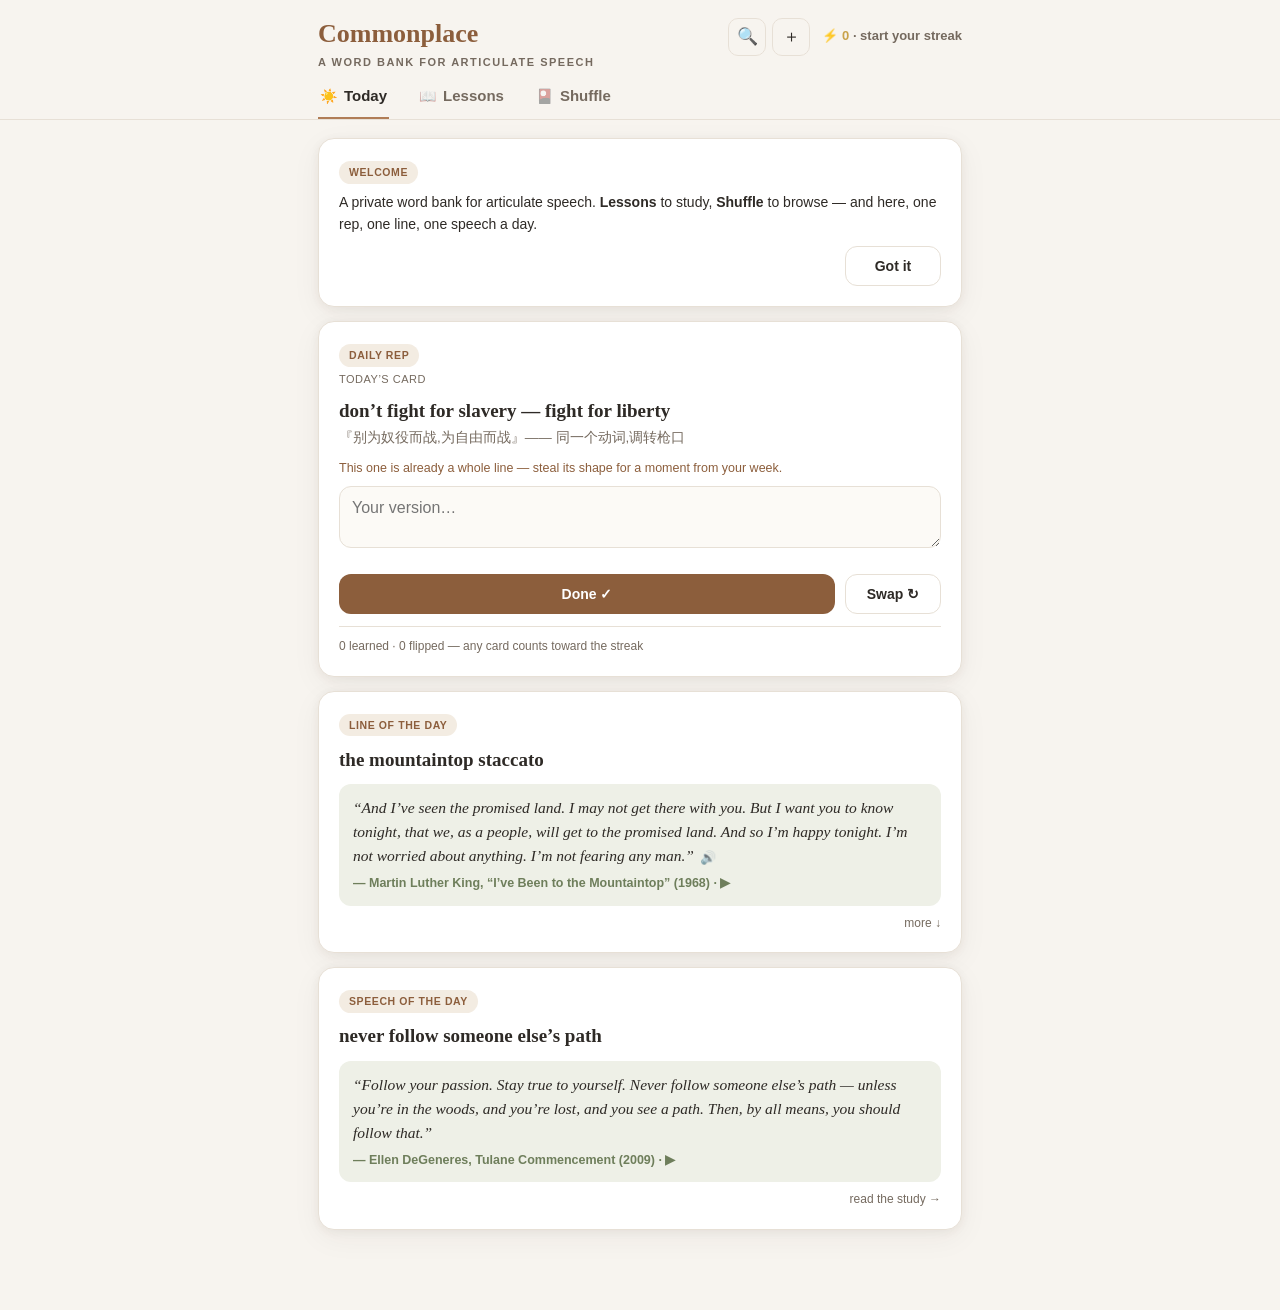
==== commit 21f4760a: "Commonplace: benchmark no-dependency batch — SRS graduation-on-production + due forecast + undo, lea" ====
--- a/speak/index.html
+++ b/speak/index.html
@@ -118,7 +118,16 @@
 @keyframes viewin{from{opacity:0;transform:translateY(6px)}to{opacity:1;transform:none}}
 header{padding-top:calc(env(safe-area-inset-top, 0px))}
 body{padding-bottom:env(safe-area-inset-bottom, 0px)}
-</style>
+  @media (prefers-color-scheme: dark){
+    :root{--bg:#1B1815;--card:#252019;--ink:#E9E1D3;--muted:#A29586;--hair:#3B342C;
+      --wood:#C09468;--wood-dk:#D2A876;--cognac:#C98757;--sage:#2C312A;--green:#9DB183;
+      --terra:#D97B62;--gold:#D9BA6E;--shadow:0 2px 10px rgba(0,0,0,.35),0 8px 30px rgba(0,0,0,.25);}
+    textarea,.miniform input,.miniform select,.miniform textarea{background:#211D18;color:var(--ink);border-color:var(--hair)}
+    .cat-chip{background:#332C24;color:var(--wood-dk)}
+    .hardw{background:#231F1A;border-color:var(--hair)}
+    .hicon:hover{background:#2B2620}
+  }
+  </style>
 </head>
 <body>
 <header>
@@ -3729,17 +3738,19 @@
   }catch(e){}
   return fresh;
 }
-function save(){localStorage.setItem(KEY,JSON.stringify(state))}
+function updateBadge(){try{if(navigator.setAppBadge){const m=dueCards().length;m?navigator.setAppBadge(m):navigator.clearAppBadge();}}catch(e){}}
+function save(){localStorage.setItem(KEY,JSON.stringify(state));try{updateBadge()}catch(e){}}
 function qHtml(q){q=String(q||'');return q.startsWith('(')?'<span class="q" style="font-style:normal;color:var(--muted)">'+esc(q)+'</span>':'<span class="q">“'+esc(q)+'”</span>';}
 function isMethod(w){return /^(?:From [^·]*· )?(?:BetterSpeak|Commonplace)/.test(String((w&&w.src)||''));}
 function esc(s){return (s||'').replace(/[&<>"]/g,m=>({'&':'&amp;','<':'&lt;','>':'&gt;','"':'&quot;'}[m]))}
 function ws(id){if(!state.words[id])state.words[id]={learned:false,star:false,uses:0,next:0};return state.words[id]}
 
 /* ============ AUDIO + XP ============ */
+function sayLine(t){try{if(!t)return;const u=new SpeechSynthesisUtterance(String(t));u.lang='en-US';u.rate=0.92;speechSynthesis.cancel();speechSynthesis.speak(u);}catch(e){}}
 function sayWord(t){try{if(!t)return;const u=new SpeechSynthesisUtterance(String(t).replace(/\s*\(.*?\)\s*/g,'').split('/')[0]);u.lang='en-US';u.rate=0.85;speechSynthesis.cancel();speechSynthesis.speak(u);}catch(e){}}
 
 function xpToday(){return (state.hist||{})[today()]||0;}
-function addXP(n){const t=today();state.xp=(state.xp||0)+n;state.hist=state.hist||{};state.hist[t]=(state.hist[t]||0)+n;Object.keys(state.hist).forEach(k=>{if(+k<t-7*DAY)delete state.hist[k]});save();renderStreak();}
+function addXP(n){const t=today();state.xp=(state.xp||0)+n;state.hist=state.hist||{};state.hist[t]=(state.hist[t]||0)+n;save();renderStreak();}
 
 /* ============ TODAY ============ */
 function tl(){const t=today();if(!state.tl||state.tl.day!==t)state.tl={day:t,learned:0,sessions:0,line:false};return state.tl;}
@@ -3789,14 +3800,22 @@
 function repQuick(ok){
   const r=currentRep(); if(!r||r.kind!=='word')return;
   const s=r.w._cus?(state.custom.find(c=>c.id===r.w.id)||{}):ws(r.w.id);
+  window._lastQuick={id:r.w.id,iv:s.iv||0,next:s.next||0,ok:ok};
   if(ok){s.iv=(s.iv||0)+1;s.next=today()+[4,7,15,30,60,120][Math.min(s.iv-1,5)]*DAY;}
   else{s.iv=0;s.next=today()+2*DAY;}
   const T=tl(); T.repIds=(T.repIds||[]); T.repIds.push(r.w.id);
   window._repDraft=''; save(); renderToday();
 }
+function undoQuick(){
+  const q=window._lastQuick; if(!q)return;
+  const s=state.custom.find(c=>c.id===q.id)||ws(q.id);
+  s.iv=q.iv; s.next=q.next;
+  const T=tl(); const ix=(T.repIds||[]).lastIndexOf(q.id); if(ix>=0)T.repIds.splice(ix,1);
+  window._lastQuick=null; save(); renderToday();
+}
 function doRep(){
   const txt=(document.getElementById('repIn').value||'').trim();
-  if(!txt)return;
+  if(!txt){const h=document.getElementById('repHint');if(h)h.textContent='Write the line first — say it aloud, then type it.';return;}
   const r=currentRep(); if(!r)return;
   const hint=m=>{const h=document.getElementById('repHint');if(h)h.textContent=m;};
   const STOP=new Set(['the','and','for','you','your','not','but','with','that','this','from','are','was','has','have','can','will','into','when','each','all','out','one','more','its']);
@@ -3857,14 +3876,14 @@
        const showForm=(T.repN||0)===0||window._repOpen;
        const isLine=r&&r.kind==='word'&&!isMethod(r.w)&&!String(r.w.term).includes('→')&&(String(r.w.term).trim().split(/\s+/).length>=4||/[,!?]/.test(String(r.w.term)));
        if(!r)return `<div style="font-size:14px;margin-top:8px">✓ All clear — reps done and the review queue is empty.</div>`;
-       if(!showForm){const lw=T.lastRep&&ALLWORDS.find(x=>x.id===T.lastRep);const cmp=((lw&&lw.usage&&lw.usage.length)?`<div style="font-size:12.5px;color:var(--muted);margin-top:8px"><span style="font-weight:600;color:var(--wood-dk)">Compare · 参照</span> — ${esc(lw.usage[0])}</div>`:'')+(lw?`<div style="font-size:11.5px;color:var(--muted);margin-top:4px">“${esc(lw.term)}” — used ${ws(lw.id).uses||0}/38. 38 makes it yours.</div>`:'');return `<div style="font-size:14px;margin-top:8px">✓ used, not just seen.</div><div style="font-size:13px;color:var(--muted);margin-top:6px">“${esc((state.sents&&state.sents.length)?state.sents[state.sents.length-1].t:'')}”</div>${cmp}${((T.repN||0)<3||dueCards().length>0)?`<div class="row" style="margin-top:10px"><button class="btn ghost slim" onclick="window._repOpen=true;renderToday()">${(T.repN||0)<3?`Another rep (${(T.repN||0)+1}/3) →`:`Keep reviewing · ${dueCards().length} due →`}</button></div>`:``}`;}
+       if(!showForm){const lw=T.lastRep&&ALLWORDS.find(x=>x.id===T.lastRep);const cmp=((lw&&lw.usage&&lw.usage.length)?`<div style="font-size:12.5px;color:var(--muted);margin-top:8px"><span style="font-weight:600;color:var(--wood-dk)">Compare · 参照</span> — ${esc(lw.usage[0])}</div>`:'')+(lw?`<div style="font-size:11.5px;color:var(--muted);margin-top:4px">“${esc(lw.term)}” — used ${ws(lw.id).uses||0}/38. 38 makes it yours.</div>`:'');const _t=today();const _ln=(state.sents||[]).filter(x=>x.d===_t).length;const _tm=repPool().filter(x=>x.s.next>_t&&x.s.next<=_t+DAY&&!REF_UNITS.has(x.w.unit)).length;const _ad=Object.keys(state.hist||{}).filter(k=>+k>_t-30*DAY).length;const summ=(T.repN||0)>=3?`<div style="font-size:12px;color:var(--muted);margin-top:10px;border-top:1px solid var(--hair);padding-top:8px">Today: ${_ln} line${_ln===1?'':'s'} written · ${(T.repIds||[]).length} cards touched${_tm?` · ${_tm} due tomorrow`:''} · active ${_ad} of last 30 days</div>`:'';return `<div style="font-size:14px;margin-top:8px">✓ used, not just seen.</div><div style="font-size:13px;color:var(--muted);margin-top:6px">“${esc((state.sents&&state.sents.length)?state.sents[state.sents.length-1].t:'')}”</div>${cmp}${summ}${((T.repN||0)<3||dueCards().length>0)?`<div class="row" style="margin-top:10px"><button class="btn ghost slim" onclick="window._repOpen=true;renderToday()">${(T.repN||0)<3?`Another rep (${(T.repN||0)+1}/3) →`:`Keep reviewing · ${dueCards().length} due →`}</button></div>`:``}`;}
        if(r.kind==='word')return `<div style="font-size:11px;color:var(--muted);margin-top:4px;text-transform:uppercase;letter-spacing:.5px">${esc(r.tag||'')}</div>
      <div class="term" style="font-size:19px">${esc(r.w.term)}</div>
      <div style="font-size:13.5px;color:var(--muted)">${esc(r.w.gloss)}</div>
      <div style="font-size:12.5px;color:var(--wood-dk);margin-top:10px">${isMethod(r.w)?'Apply the rule in one sentence from your week — say it aloud first.':isLine?'This one is already a whole line — steal its shape for a moment from your week.':'Use it in one sentence from your week — say it aloud first.'}</div>
      <textarea id="repIn" style="min-height:56px;margin-top:8px" oninput="window._repDraft=this.value" placeholder="${isLine?'Your version…':'One sentence…'}">${esc(window._repDraft||'')}</textarea>
      <div id="repHint" style="font-size:12.5px;color:var(--terra);margin-top:4px"></div>
-     <div class="row"><button class="btn primary" onclick="doRep()">Done ✓</button>${r.extra?`<button class="btn ghost slim" onclick="repQuick(1)">Still know it ✓</button><button class="btn ghost slim" onclick="repQuick(0)">Forgot ↺</button>`:``}${((T.repN||0)===0&&!T.repSwap)?`<button class="btn ghost slim" onclick="repSwap()">Swap ↻</button>`:``}</div>`;
+     ${(window._lastQuick&&r.extra)?`<div style="font-size:11.5px;color:var(--muted);margin-top:4px">Last card marked ${window._lastQuick.ok?"known":"forgot"} — <a href="javascript:void(0)" onclick="undoQuick()" style="color:var(--wood-dk);text-decoration:none">undo</a></div>`:``}<div class="row"><button class="btn primary" onclick="doRep()">Done ✓</button>${r.extra?`<button class="btn ghost slim" onclick="repQuick(1)">Still know it ✓</button><button class="btn ghost slim" onclick="repQuick(0)">Forgot ↺</button>`:``}${((T.repN||0)===0&&!T.repSwap)?`<button class="btn ghost slim" onclick="repSwap()">Swap ↻</button>`:``}</div>`;
        return `<div style="font-size:11px;color:var(--muted);margin-top:4px;text-transform:uppercase;letter-spacing:.5px">humor mold</div>
      <div class="term" style="font-size:19px">${esc(r.m.name)} <span class="uz">· ${esc(r.m.zh)}</span></div>
      <div style="font-size:13.5px;margin-top:4px">${esc(r.m.tpl)}</div>
@@ -3874,12 +3893,12 @@
      <div id="repHint" style="font-size:12.5px;color:var(--terra);margin-top:4px"></div>
      <div class="row"><button class="btn primary" onclick="doRep()">Done ✓</button></div>`;
      })()}
-     <div style="font-size:12px;color:var(--muted);margin-top:12px;border-top:1px solid var(--hair);padding-top:10px">${T.learned} learned · ${T.sessions} flipped — any card counts toward the streak</div>
+     <div style="font-size:12px;color:var(--muted);margin-top:12px;border-top:1px solid var(--hair);padding-top:10px">${T.learned} learned · ${T.sessions} flipped${(function(){const t=today();const m=repPool().filter(x=>x.s.next>t&&x.s.next<=t+DAY&&!REF_UNITS.has(x.w.unit)).length;return m?` · ${m} due tomorrow`:''})()} — any card counts toward the streak</div>
    </div>
    <div class="card" style="margin-top:14px;cursor:pointer" onclick="todayOpen=!todayOpen;renderToday()">
      <span class="cat-chip">Line of the day</span>
      <div class="term" style="font-size:19px">${esc(w.term)}</div>
-     <div class="quote" style="margin-top:10px">${qHtml(w.quote)}<span class="src">— ${esc(srcClean(w.src))}${hasOrig(w)?' · <a href="'+origUrl(w)+'" target="_blank" onclick="event.stopPropagation()" style="color:var(--green);text-decoration:none">'+origLabel(w)+'</a>':''}</span></div>
+     <div class="quote" style="margin-top:10px">${qHtml(w.quote)}<button class="sayb" style="font-size:13px" data-q="${esc(w.quote)}" onclick="event.stopPropagation();sayLine(this.dataset.q)" title="hear it">🔊</button><span class="src">— ${esc(srcClean(w.src))}${hasOrig(w)?' · <a href="'+origUrl(w)+'" target="_blank" onclick="event.stopPropagation()" style="color:var(--green);text-decoration:none">'+origLabel(w)+'</a>':''}</span></div>
      ${todayOpen?`${w.ctxzh?`<div class="blk"><span class="lbl">Context · 背景</span><div class="whyzh" style="margin-top:2px">${esc(w.ctxzh)}</div></div>`:``}<div class="blk"><span class="lbl">${isMethod(w)?'The rule · 要义':'Meaning · 释义'}</span>${esc(w.gloss)}</div>
      ${w.hard&&w.hard.length?`<div class="blk"><span class="lbl">${isMethod(w)?'In the text · 拆词':'In the quote · 拆词'}</span><div class="hardw">${w.hard.map(h=>`<div><b>${esc(h[0])}</b> — ${esc(h[1])}</div>`).join('')}</div></div>`:''}
      ${w.why?`<div class="blk"><span class="lbl">${isMethod(w)?'Why · 为什么':'Unpack · 解析'}</span>${esc(w.why)}${w.whyzh?`<div class="whyzh">${esc(w.whyzh)}</div>`:``}</div>`:''}
@@ -3890,7 +3909,7 @@
 }
 function speechOfDay(){
   if(typeof STUDIES==='undefined'||!STUDIES.length)return '';
-  const sd=STUDIES[Math.floor(today()/DAY)%STUDIES.length];
+  const _p=STUDIES.filter(s=>!(state.capDone&&state.capDone[s.id]));const _l=_p.length?_p:STUDIES;const sd=_l[Math.floor(today()/DAY)%_l.length];
   return `<div class="card" style="margin-top:14px;cursor:pointer" onclick="switchTo('learn');enterStudy('${sd.id}')">
    <span class="cat-chip">Speech of the day</span>
    <div class="term" style="font-size:19px">${esc(sd.hookterm||sd.title)}</div>
@@ -4484,7 +4503,7 @@
   if(!txt||txt.split(/\s+/).length<4){if(h)h.textContent='Four words or more — give the mold a real attempt.';return;}
   state.sents=state.sents||[];state.sents.push({d:today(),term:MOLDS[i].name,t:txt});
   if(state.sents.length>1000)state.sents.shift();
-  if(el)el.value='';addXP(5);bumpStreak();save();
+  if(el)el.value='';if(window._mD)delete window._mD[i];addXP(5);bumpStreak();save();
   if(h)h.textContent='✓ Saved to My Lines.';
 }
 function renderMolds(){
@@ -4496,21 +4515,32 @@
     <span class="cat-chip">${esc(m.name)}</span><span class="uz" style="margin-left:8px">· ${esc(m.zh)}</span>
     <div style="font-size:14px;margin-top:8px">${esc(m.tpl)}</div>
     <div style="font-size:12.5px;color:var(--muted);margin-top:6px">${esc(m.ex)}</div>
-    <textarea id="mIn${i}" style="min-height:52px;margin-top:8px" placeholder="Yours…"></textarea>
+    <textarea id="mIn${i}" style="min-height:52px;margin-top:8px" oninput="window._mD=window._mD||{};window._mD[${i}]=this.value" placeholder="Yours…">${esc((window._mD||{})[i]||'')}</textarea>
     <div id="mHint${i}" style="font-size:12px;color:var(--terra);margin-top:3px"></div>
     <div class="row" style="margin-top:6px"><button class="btn primary slim" onclick="moldSave(${i})">Save to My Lines ✓</button></div>
   </div>`).join('');
 }
+let linesF='all';
+function setLinesF(f){linesF=f;window._editLine=null;renderLines();}
+function lineKind(x){const t=String(x.term||'');if(t.startsWith('✂'))return 'steal';if(t.startsWith('§'))return 'cap';if(typeof MOLDS!=='undefined'&&MOLDS.some(m=>m.name===t))return 'mold';return 'rep';}
+function delLine(i){state.sents.splice(i,1);window._editLine=null;save();renderLines();}
+function editLine(i){window._editLine=i;renderLines();}
+function saveLine(i){const el=document.getElementById('elIn');const v=(el&&el.value||'').trim();if(!v)return;state.sents[i].t=v;window._editLine=null;save();renderLines();}
+function copyLine(i){try{if(navigator.clipboard)navigator.clipboard.writeText(state.sents[i].t);}catch(e){}}
 function renderLines(){
   const area=document.getElementById('learnArea');
-  const s=(state.sents||[]).slice().reverse();
+  const FILTERS=[['all','All'],['rep','Reps'],['steal','✂ Steals'],['cap','§ Studies'],['mold','Molds']];
+  const items=(state.sents||[]).map((x,i)=>({x,i})).reverse().filter(o=>linesF==='all'||lineKind(o.x)===linesF);
   area.innerHTML=`<div class="card"><span class="cat-chip">My Lines · 我的句子</span>
-   <div style="font-size:13.5px;color:var(--muted);margin-top:6px">Every Daily-rep sentence you have written — your half of the commonplace book.</div>
+   <div style="font-size:13.5px;color:var(--muted);margin-top:6px">Every line you have written — your half of the commonplace book.</div>
+   <div class="row" style="flex-wrap:wrap;gap:8px;margin-top:12px">${FILTERS.map(f=>`<button class="pill ${f[0]===linesF?'on':''}" onclick="setLinesF('${f[0]}')">${f[1]}</button>`).join('')}</div>
    <div class="row" style="margin-top:12px"><button class="btn ghost slim" onclick="exitLines()">⌂ Lessons</button></div></div>`+
-  (s.length?s.map(x=>`<div class="card" style="margin-top:14px"><div class="term" style="font-size:15px">${esc(x.term)}</div>
-   <div style="font-size:15px;margin-top:8px">“${esc(x.t)}”</div>
-   <div style="font-size:12px;color:var(--muted);margin-top:6px">${new Date(+x.d).toLocaleDateString()}</div></div>`).join('')
-   :`<div class="card done-msg" style="margin-top:14px">No lines yet — write today's rep on the Today tab.</div>`);
+  (items.length?items.map(o=>`<div class="card" style="margin-top:14px"><div class="term" style="font-size:15px">${esc(o.x.term)}</div>
+   ${window._editLine===o.i?`<textarea id="elIn" style="min-height:48px;margin-top:8px">${esc(o.x.t)}</textarea><div class="row" style="margin-top:6px"><button class="btn primary slim" onclick="saveLine(${o.i})">Save ✓</button><button class="btn ghost slim" onclick="window._editLine=null;renderLines()">Cancel</button></div>`
+   :`<div style="font-size:15px;margin-top:8px">“${esc(o.x.t)}”</div>
+   <div class="row" style="margin-top:8px;justify-content:space-between;align-items:center"><div style="font-size:12px;color:var(--muted)">${new Date(+o.x.d).toLocaleDateString()}</div><div style="font-size:13px"><button class="sayb" title="copy" onclick="copyLine(${o.i})">📋</button><button class="sayb" title="edit" onclick="editLine(${o.i})">✎</button><button class="sayb" title="delete" onclick="delLine(${o.i})">✕</button></div></div>`}
+  </div>`).join('')
+   :`<div class="card done-msg" style="margin-top:14px">${linesF==='all'?"No lines yet — write today's rep on the Today tab.":"Nothing in this bucket yet."}</div>`);
 }
 function exitSteals(){inSteals=false;renderLearn();window.scrollTo(0,0)}
 function setOcc(o){stealOcc=o;renderLearn()}
@@ -4523,7 +4553,7 @@
   const it=stealsList().find(x=>x.sid===sid&&x.bi===bi);
   state.sents=state.sents||[];state.sents.push({d:today(),term:'✂ '+(it?it.fn:'steal'),t:txt});
   if(state.sents.length>1000)state.sents.shift();
-  window._stealW=null;addXP(5);bumpStreak();save();renderSteals();
+  window._stealW=null;window._stD='';addXP(5);bumpStreak();save();renderSteals();
 }
 function renderSteals(){
   const area=document.getElementById('learnArea');
@@ -4540,7 +4570,7 @@
       <div style="font-size:12px;color:var(--muted)">${esc(x.title)}</div>
       <div class="row" style="margin-top:0;gap:8px"><button class="btn ghost slim" onclick="stealWriteOpen('${x.sid}',${x.bi})">✍ Try it</button><button class="btn ghost slim" onclick="goBeat('${x.sid}',${x.bi})">See it used →</button></div>
     </div>
-    ${window._stealW===(x.sid+'#'+x.bi)?`<div style="margin-top:10px"><textarea id="stIn" style="min-height:52px" placeholder="Your version, for your next occasion…"></textarea><div id="stHint" style="font-size:12px;color:var(--terra);margin-top:3px"></div><div class="row" style="margin-top:6px"><button class="btn primary slim" onclick="stealSave('${x.sid}',${x.bi})">Save to My Lines ✓</button><button class="btn ghost slim" onclick="window._stealW=null;renderSteals()">Cancel</button></div></div>`:``}
+    ${window._stealW===(x.sid+'#'+x.bi)?`<div style="margin-top:10px"><textarea id="stIn" style="min-height:52px" oninput="window._stD=this.value" placeholder="Your version, for your next occasion…">${esc(window._stD||'')}</textarea><div id="stHint" style="font-size:12px;color:var(--terra);margin-top:3px"></div><div class="row" style="margin-top:6px"><button class="btn primary slim" onclick="stealSave('${x.sid}',${x.bi})">Save to My Lines ✓</button><button class="btn ghost slim" onclick="window._stealW=null;renderSteals()">Cancel</button></div></div>`:``}
   </div>`).join('');
 }
 function capSave(sid){
@@ -4549,8 +4579,9 @@
   if(!txt||txt.split(/\s+/).length<4){if(h)h.textContent='Four words or more — a real opening.';return;}
   const st=STUDIES.find(s=>s.id===sid);
   state.sents=state.sents||[];state.sents.push({d:today(),term:'§ '+(st?st.title:'study'),t:txt});
+  state.capDone=state.capDone||{}; state.capDone[sid]=1;
   if(state.sents.length>1000)state.sents.shift();
-  if(el)el.value='';addXP(5);bumpStreak();save();
+  if(el)el.value='';window._capD='';addXP(5);bumpStreak();save();
   if(h)h.textContent='✓ Saved to My Lines.';
 }
 let inStudy=null, todayOpen=false;
@@ -4573,7 +4604,7 @@
   </div>`+STUDIES.map(st=>`<div class="unit" onclick="enterStudy('${st.id}')">
     <div class="badge">§</div>
     <div><div class="ut">${esc(st.title)}</div><div class="um">${esc(st.sub)}</div></div>
-    <div class="prog">${st.beats.length} beats</div>
+    <div class="prog">${(state.capDone&&state.capDone[st.id])?'✓ ':''}${st.beats.length} beats</div>
   </div>`).join('');
 }
 function renderStudy(){
@@ -4587,7 +4618,8 @@
   </div>`+
   st.beats.map((b,i)=>`${b.gap?`<div class="bgap">${esc(b.gap)}</div>`:``}<div class="card" id="bt${i}" style="margin-top:14px">
     <span class="cat-chip">Beat ${i+1} · ${esc(b.fnzh)}</span>
-    <div class="quote" style="margin-top:10px"><span class="q">“${esc(b.quote)}”</span><span class="src">— ${esc(st.speaker||'')} · ${b.exact?`<a href="javascript:void(0)" onclick="beatVid(${i},'${b.url}')" style="color:var(--green);text-decoration:none">▶</a>`:`<a href="${b.url}" target="_blank" style="color:var(--green);text-decoration:none">↗</a>`}</span></div>
+    <div class="quote" style="margin-top:10px"><span class="q">“${esc(b.quote)}”</span><span class="src">— ${esc(st.speaker||'')}${b.url?` · ${b.exact?`<a href="javascript:void(0)" onclick="beatVid(${i},'${b.url}')" style="color:var(--green);text-decoration:none">▶</a>`:`<a href="${b.url}" target="_blank" style="color:var(--green);text-decoration:none">↗</a>`}`:``}</span></div>
+    ${b.exact&&b.url?`<div style="font-size:11px;color:var(--muted);margin-top:3px">▶ Shadow it — play it three times, speak over the third. 播三遍,第三遍跟着他说。</div>`:``}
     <div id="bv${i}"></div>
     <div class="blk"><span class="lbl">Craft · 手法</span>${esc(b.craft)}<div class="whyzh">${esc(b.craftzh)}</div></div>
     ${b.steal?`<div class="blk"><span class="lbl">Steal this · 拿走就用</span>${esc(b.steal)}</div>`:''}
@@ -4595,7 +4627,7 @@
   `<div class="card" style="margin-top:14px">
     <span class="cat-chip">The arc · 全篇弧线</span>
     <div class="blk" style="margin-top:6px">${esc(st.arc)}<div class="whyzh">${esc(st.arczh)}</div></div>
-    <div class="blk"><span class="lbl">Your turn · 到你了</span>${esc(st.cap||'Steal this speech\u2019s opening move — write beat 1 of your own next talk in its shape.')}<div style="margin-top:8px"><textarea id="capIn" style="min-height:52px" placeholder="Your opening…"></textarea><div id="capHint" style="font-size:12px;color:var(--terra);margin-top:3px"></div><div class="row" style="margin-top:6px"><button class="btn primary slim" onclick="capSave('${st.id}')">Save to My Lines ✓</button></div></div></div>
+    <div class="blk"><span class="lbl">Your turn · 到你了</span>${esc(st.cap||'Steal this speech\u2019s opening move — write beat 1 of your own next talk in its shape.')}<div style="margin-top:8px"><textarea id="capIn" style="min-height:52px" oninput="window._capD=this.value" placeholder="Your opening…">${esc(window._capD||'')}</textarea><div id="capHint" style="font-size:12px;color:var(--terra);margin-top:3px"></div><div class="row" style="margin-top:6px"><button class="btn primary slim" onclick="capSave('${st.id}')">Save to My Lines ✓</button></div></div></div>
     <div class="row" style="margin-top:10px">${window._fromSteals?`<button class="btn ghost slim" onclick="window._fromSteals=false;enterSteals()">← Steal List</button>`:``}<button class="btn ghost slim" onclick="window._fromSteals=false;exitStudy()">⌂ Lessons</button><button class="btn ghost slim" onclick="window.scrollTo({top:0,behavior:'smooth'})">↑ Top</button></div>
   </div>`;
 }
@@ -4656,7 +4688,7 @@
         <div class="badge">✎</div>
         <div><div class="ut">My Lines <span class="uz">· 我的句子</span></div><div class="um">your Daily-rep sentences</div></div>
         <div class="prog">${(state.sents||[]).length}</div>
-      </div>`+`<div style="margin-top:22px;text-align:center;font-size:12.5px;color:var(--muted)"><a href="javascript:void(0)" onclick="exportBackup()" style="color:var(--muted);text-decoration:none">Back up ⤓</a> &nbsp;·&nbsp; <a href="javascript:void(0)" onclick="document.getElementById(\'impFile\').click()" style="color:var(--muted);text-decoration:none">Restore</a> &nbsp;·&nbsp; <a href="javascript:void(0)" onclick="resetAll()" style="color:var(--muted);text-decoration:none">Start over</a><input type="file" id="impFile" accept=".json" style="display:none" onchange="importBackup(this)"></div>`;
+      </div>`+`<div style="margin-top:22px;text-align:center;font-size:12.5px;color:var(--muted)"><a href="javascript:void(0)" onclick="exportBackup()" style="color:var(--muted);text-decoration:none">Back up ⤓</a> &nbsp;·&nbsp; <a href="javascript:void(0)" onclick="document.getElementById(\'impFile\').click()" style="color:var(--muted);text-decoration:none">Restore</a> &nbsp;·&nbsp; <a href="javascript:void(0)" onclick="resetAll()" style="color:var(--muted);text-decoration:none">Start over</a><input type="file" id="impFile" accept=".json" style="display:none" onchange="importBackup(this)"></div>${(function(){const sc=(state.sents||[]).length;if(sc<20)return``;const lb=state.lastBackup;const dd=lb?Math.round((today()-lb)/DAY):null;return (!lb||dd>21)?`<div style="margin-top:6px;text-align:center;font-size:11.5px;color:var(--terra)">${lb?`Last backup ${dd} days ago`:`Never backed up`} — your lines live only on this phone.</div>`:``})()}`;
     return;
   }
   const u=inUnit;
@@ -4674,19 +4706,32 @@
   const w=(u._sess||unitWords(u))[idx], s=w._cus?w:ws(w.id);
   area.innerHTML=`<div class="card">
      <button class="starbtn ${s.star?'on':''}" onclick="toggleStar('${w.id}')" title="focus">★</button>
-     <span class="cat-chip">${esc(w.cat)}</span>
+     <span class="cat-chip">${esc(w.cat)}</span>${(!w._cus&&(ws(w.id).uses||0)>0)?`<span style="font-size:10.5px;color:var(--muted);margin-left:8px">used ${ws(w.id).uses}/38</span>`:``}
      <div class="term">${esc(w.term)}</div>
      <div class="blk"><span class="lbl">${isMethod(w)?'The rule · 要义':'Meaning · 释义'}</span>${esc(w.gloss)}</div>
-     ${w.quote?`${isMethod(w)?`<div class="blk"><span class="lbl">${String(w.quote).trim().startsWith('(')?'Note · 注':'In full · 展开'}</span><div class="hardw" style="font-size:14px">${esc(w.quote)}</div></div>`:`<div class="blk"><span class="lbl">Source · 出处</span><div class="quote">${qHtml(w.quote)}<span class="src">— ${esc(srcClean(w.src))}${hasOrig(w)?' · <a href="'+origUrl(w)+'" target="_blank" style="color:var(--green);text-decoration:none">'+origLabel(w)+'</a>':''}</span></div></div>`}`:``}
+     ${w.quote?`${isMethod(w)?`<div class="blk"><span class="lbl">${String(w.quote).trim().startsWith('(')?'Note · 注':'In full · 展开'}</span><div class="hardw" style="font-size:14px">${esc(w.quote)}</div></div>`:`<div class="blk"><span class="lbl">Source · 出处</span><div class="quote">${qHtml(w.quote)}<button class="sayb" style="font-size:13px" data-q="${esc(w.quote)}" onclick="event.stopPropagation();sayLine(this.dataset.q)" title="hear it">🔊</button><span class="src">— ${esc(srcClean(w.src))}${hasOrig(w)?' · <a href="'+origUrl(w)+'" target="_blank" style="color:var(--green);text-decoration:none">'+origLabel(w)+'</a>':''}</span></div></div>`}`:``}
      ${w.ctxzh?`<div class="blk"><span class="lbl">Context · 背景</span><div class="whyzh" style="margin-top:2px">${esc(w.ctxzh)}</div></div>`:``}${w.hard&&w.hard.length?`<div class="blk"><span class="lbl">${isMethod(w)?'In the text · 拆词':'In the quote · 拆词'}</span><div class="hardw">${w.hard.map(h=>`<div><b>${esc(h[0])}</b>${PRON[h[0]]?`<span class="ipa">${PRON[h[0]]}</span>`:''}<button class="sayb" style="font-size:14px" data-w="${esc(h[0])}" onclick="sayWord(this.dataset.w)" title="pronounce">🔊</button> — ${esc(h[1])}</div>`).join('')}</div></div>`:''}
      <div class="blk"><span class="lbl">${isMethod(w)?'Why · 为什么':'Unpack · 解析'}</span>${esc(w.why)}${w.whyzh?`<div class="whyzh">${esc(w.whyzh)}</div>`:``}</div>
      <div class="blk"><span class="lbl">${isMethod(w)?'Try it · 怎么练':'Usage · 用法'}</span><ul class="usage">${w.usage.map(x=>`<li>${esc(x)}</li>`).join('')}</ul></div>
+     ${(!w._cus&&(idx+1)%5===0)?`<div class="blk"><span class="lbl">Try it now · 顺手一练</span><div style="font-size:12.5px;color:var(--muted)">One line with \u201c${esc(w.term)}\u201d — say it aloud first. (Optional — Next won\u2019t wait.)</div><textarea id="utIn" style="min-height:48px;margin-top:6px" oninput="window._utD=this.value" placeholder="One line…">${esc(window._utD||'')}</textarea><div id="utHint" style="font-size:12px;color:var(--terra);margin-top:3px"></div><div class="row" style="margin-top:6px"><button class="btn soft slim" onclick="unitTry('${w.id}')">Save line ✓</button></div></div>`:``}
      <div class="stepdots">${idx+1} / ${(u._sess||unitWords(u)).length}</div>
      <div class="row">
        <button class="btn ghost slim" onclick="exitUnit()">⌂ Lessons</button>
        <button class="btn ghost slim" onclick="go(${idx-1})">← Back</button>
        <button class="btn primary" onclick="learnNext()">Next →</button>
      </div></div>`;
+}
+function unitTry(id){
+  const el=document.getElementById('utIn');const txt=(el&&el.value||'').trim();
+  const h=document.getElementById('utHint');
+  const ws_=txt.toLowerCase().replace(/[^a-z\s']/g,' ').split(/\s+/).filter(Boolean);
+  if(ws_.length<4||new Set(ws_).size<Math.min(4,ws_.length)){if(h)h.textContent='Four words or more — a real line.';return;}
+  const w=ALLWORDS.find(x=>x.id===id); if(!w)return;
+  const s=ws(id); s.uses=(s.uses||0)+1; s.iv=(s.iv||0)+1; s.next=today()+[4,7,15,30,60,120][Math.min(s.iv-1,5)]*DAY;
+  state.sents=state.sents||[]; state.sents.push({d:today(),term:w.term,t:txt});
+  if(state.sents.length>1000)state.sents.shift();
+  window._utD=''; addXP(3); bumpStreak(); save();
+  if(el)el.value=''; if(h)h.textContent='✓ Saved to My Lines — and scheduled for review.';
 }
 function enterUnit(id){pushNav();inUnit=UNITS.find(u=>u.id===id);const uw=unitWords(inUnit);
   if(inUnit.deck){const un=uw.filter(w=>w._cus?false:!ws(w.id).learned);const pool=un.length?un:uw;inUnit._sess=[...pool].sort(()=>Math.random()-.5).slice(0,20);idx=-1;}
@@ -4704,7 +4749,7 @@
 function go(i){ if(i<-1)i=-1; idx=i; if(inUnit&&!inUnit.deck){state.upos=state.upos||{};state.upos[inUnit.id]=Math.max(0,idx+1);save();} renderLearn(); window.scrollTo(0,0)}
 function learnNext(){
   const u=inUnit,uw=(u._sess||unitWords(u)),w=uw[idx];
-  if(!w._cus){const s=ws(w.id);if(!s.learned){s.learned=true;s.iv=0;if(!REF_UNITS.has(u.id))s.next=today()+2*DAY;addXP(5);bumpStreak();tl().learned++;syncNow();}}
+  if(!w._cus){const s=ws(w.id);if(!s.learned){s.learned=true;s.iv=0;addXP(5);bumpStreak();tl().learned++;syncNow();}}
   save();
   if(idx+1<uw.length){go(idx+1);}
   else{
@@ -4769,10 +4814,10 @@
     <div class="row" style="margin-top:14px"><button class="btn primary" onclick="window._revealed=true;renderShufCard()">Reveal ↓</button><button class="btn ghost slim" onclick="shufDraw(true)">Next card 🔀</button></div></div>`;return;}
   document.getElementById('pracArea').innerHTML=`<div class="card viewin">
     <button class="starbtn ${st.star?'on':''}" onclick="shufToggleStar()" title="focus">★</button>
-    <span class="cat-chip">${esc(w.cat||'Card')}</span><span style="font-size:11.5px;color:var(--muted);margin-left:8px">${esc((UNITS.find(u=>u.id===w.unit)||{title:'My Pickups'}).title)}</span>
+    <span class="cat-chip">${esc(w.cat||'Card')}</span><span style="font-size:11.5px;color:var(--muted);margin-left:8px">${esc((UNITS.find(u=>u.id===w.unit)||{title:'My Pickups'}).title)}${(!w._cus&&(ws(w.id).uses||0)>0)?` · used ${ws(w.id).uses}/38`:``}</span>
     <div class="term">${esc(w.term)}</div>
     <div class="blk"><span class="lbl">${isMethod(w)?'The rule · 要义':'Meaning · 释义'}</span>${esc(w.gloss)}</div>
-    ${w.quote?`${isMethod(w)?`<div class="blk"><span class="lbl">${String(w.quote).trim().startsWith('(')?'Note · 注':'In full · 展开'}</span><div class="hardw" style="font-size:14px">${esc(w.quote)}</div></div>`:`<div class="blk"><span class="lbl">Source · 出处</span><div class="quote">${qHtml(w.quote)}<span class="src">— ${esc(srcClean(w.src))}${hasOrig(w)?' · <a href="'+origUrl(w)+'" target="_blank" style="color:var(--green);text-decoration:none">'+origLabel(w)+'</a>':''}</span></div></div>`}`:''}
+    ${w.quote?`${isMethod(w)?`<div class="blk"><span class="lbl">${String(w.quote).trim().startsWith('(')?'Note · 注':'In full · 展开'}</span><div class="hardw" style="font-size:14px">${esc(w.quote)}</div></div>`:`<div class="blk"><span class="lbl">Source · 出处</span><div class="quote">${qHtml(w.quote)}<button class="sayb" style="font-size:13px" data-q="${esc(w.quote)}" onclick="event.stopPropagation();sayLine(this.dataset.q)" title="hear it">🔊</button><span class="src">— ${esc(srcClean(w.src))}${hasOrig(w)?' · <a href="'+origUrl(w)+'" target="_blank" style="color:var(--green);text-decoration:none">'+origLabel(w)+'</a>':''}</span></div></div>`}`:''}
     ${w.ctxzh?`<div class="blk"><span class="lbl">Context · 背景</span><div class="whyzh" style="margin-top:2px">${esc(w.ctxzh)}</div></div>`:``}${w.hard&&w.hard.length?`<div class="blk"><span class="lbl">${isMethod(w)?'In the text · 拆词':'In the quote · 拆词'}</span><div class="hardw">${w.hard.map(h=>`<div><b>${esc(h[0])}</b>${PRON[h[0]]?`<span class="ipa">${PRON[h[0]]}</span>`:''}<button class="sayb" style="font-size:14px" data-w="${esc(h[0])}" onclick="sayWord(this.dataset.w)" title="pronounce">🔊</button> — ${esc(h[1])}</div>`).join('')}</div></div>`:''}
     ${w.why?`<div class="blk"><span class="lbl">${isMethod(w)?'Why · 为什么':'Unpack · 解析'}</span>${esc(w.why)}${w.whyzh?`<div class="whyzh">${esc(w.whyzh)}</div>`:''}</div>`:''}
     ${w.usage&&w.usage.length?`<div class="blk"><span class="lbl">${isMethod(w)?'Try it · 怎么练':'Usage · 用法'}</span><ul class="usage">${w.usage.map(x=>`<li>${esc(x)}</li>`).join('')}</ul></div>`:''}
@@ -4798,7 +4843,7 @@
 
 
 
-function bumpStreak(){const t=today(); if(state.lastDay!==t){const d=new Date(t),y=new Date(d.getFullYear(),d.getMonth(),d.getDate()-1).getTime();state.streak=(state.lastDay===y)?state.streak+1:1; state.lastDay=t; renderStreak();}}
+function bumpStreak(){const t=today(); if(state.lastDay!==t){const d=new Date(t),y=new Date(d.getFullYear(),d.getMonth(),d.getDate()-1).getTime(),y2=new Date(d.getFullYear(),d.getMonth(),d.getDate()-2).getTime();state.streak=(state.lastDay===y||state.lastDay===y2)?state.streak+1:1; state.lastDay=t; renderStreak();}}
 
 /* ============ ORIGINAL-CLIP LINKS ============ */
 const CLIPS={
@@ -4929,12 +4974,23 @@
 }
 function saveForm(){
   const term=(document.getElementById('fTerm').value||'').trim(); if(!term)return;
-  const dup=(state.custom||[]).some(c=>String(c.term).toLowerCase()===term.toLowerCase())||ALLWORDS.some(w=>String(w.term).toLowerCase()===term.toLowerCase());
+  const dup=!window._editId&&((state.custom||[]).some(c=>String(c.term).toLowerCase()===term.toLowerCase())||ALLWORDS.some(w=>String(w.term).toLowerCase()===term.toLowerCase()));
   if(dup&&!confirm('“'+term+'” is already in the bank. Add anyway?'))return;
+  if(window._editId){state.custom=state.custom.filter(c=>c.id!==window._editId);window._editId=null;}
   state.custom.push({id:'c'+Date.now(),term,meaning:document.getElementById('fMeaning').value.trim(),example:document.getElementById('fExample').value.trim(),source:document.getElementById('fSource').value.trim(),cat:'Words',why:(_af&&_af.why)||'',usage:(_af&&_af.usage)||[],star:false,learned:true,uses:0,next:today()});_af=null;
   ['fTerm','fMeaning','fExample','fSource'].forEach(i=>document.getElementById(i).value='');
   togglePanel('add');state.notices=(state.notices||[]);state.notices.push('✓ Saved “'+term+'” to My Pickups');save();
   if(currentView()==='today')renderToday();
+}
+function editPickup(id){
+  const c=state.custom.find(x=>x.id===id); if(!c)return;
+  window._editId=id;
+  const p=document.getElementById('addPanel'); if(p&&!p.classList.contains('show'))togglePanel('add');
+  document.getElementById('fTerm').value=c.term||'';
+  document.getElementById('fMeaning').value=c.meaning||'';
+  document.getElementById('fExample').value=c.example||'';
+  document.getElementById('fSource').value=c.source||'';
+  window.scrollTo({top:0,behavior:'smooth'});
 }
 function del(id){if(!confirm('Delete this pickup? This cannot be undone.'))return;state.custom=state.custom.filter(c=>c.id!==id);save();doSearch(document.getElementById('srchQ').value||'');}
 
@@ -4952,7 +5008,7 @@
   q=(q||'').trim().toLowerCase();
   if(q.length<2){out.innerHTML='';return;}
   const pool=[...ALLWORDS.map(w=>({w,cus:false})),...pickupOnly()];
-  const hits=pool.filter(x=>{const w=x.w;return (w.term+' '+(w.gloss||'')+' '+(w.quote||'')).toLowerCase().includes(q);}).slice(0,30);
+  const hits=pool.filter(x=>{const w=x.w;return (w.term+' '+(w.gloss||'')+' '+(w.quote||'')+' '+(w.why||'')+' '+(w.whyzh||'')+' '+(w.ctxzh||'')).toLowerCase().includes(q);}).slice(0,30);
   const mh=moldHits(q).slice(0,3);
   if(!hits.length&&!mh.length){out.innerHTML='<div class="empty" style="padding:14px 0">No matches.</div>';return;}
   out.innerHTML=hits.map(x=>`<div class="srchit" onclick="showCard('${x.w.id}')"><b>${esc(x.w.term)}</b><span>${esc((x.w.gloss||'').slice(0,70))}</span></div>`).join('')+mh.map(x=>`<div class="srchit" onclick="togglePanel('search');switchTo('learn');enterMolds()"><b>😄 ${esc(x.m.name)}</b><span>humor mold · ${esc(x.m.zh)} — practice in Toolkit</span></div>`).join('');
@@ -4968,13 +5024,13 @@
      <span class="cat-chip">${esc(w.cat)}</span>
      <div class="term" style="font-size:22px">${esc(w.term)}</div>
      ${w.gloss?`<div class="blk"><span class="lbl">${isMethod(w)?'The rule · 要义':'Meaning · 释义'}</span>${esc(w.gloss)}</div>`:''}
-     ${w.quote?`<div class="blk">${isMethod(w)?`<span class="lbl">${String(w.quote).trim().startsWith('(')?'Note · 注':'In full · 展开'}</span><div class="hardw" style="font-size:14px">${esc(w.quote)}</div>`:`<span class="lbl">Source · 出处</span><div class="quote">${qHtml(w.quote)}<span class="src">— ${esc(srcClean(w.src))}${(!cus&&hasOrig(w))?' · <a href="'+origUrl(w)+'" target="_blank" style="color:var(--green);text-decoration:none">'+origLabel(w)+'</a>':''}</span></div>`}</div>`:''}
+     ${w.quote?`<div class="blk">${isMethod(w)?`<span class="lbl">${String(w.quote).trim().startsWith('(')?'Note · 注':'In full · 展开'}</span><div class="hardw" style="font-size:14px">${esc(w.quote)}</div>`:`<span class="lbl">Source · 出处</span><div class="quote">${qHtml(w.quote)}<button class="sayb" style="font-size:13px" data-q="${esc(w.quote)}" onclick="event.stopPropagation();sayLine(this.dataset.q)" title="hear it">🔊</button><span class="src">— ${esc(srcClean(w.src))}${(!cus&&hasOrig(w))?' · <a href="'+origUrl(w)+'" target="_blank" style="color:var(--green);text-decoration:none">'+origLabel(w)+'</a>':''}</span></div>`}</div>`:''}
      ${w.ctxzh?`<div class="blk"><span class="lbl">Context · 背景</span><div class="whyzh" style="margin-top:2px">${esc(w.ctxzh)}</div></div>`:``}${(w.hard&&w.hard.length)?`<div class="blk"><span class="lbl">${isMethod(w)?'In the text · 拆词':'In the quote · 拆词'}</span><div class="hardw">${w.hard.map(h=>`<div><b>${esc(h[0])}</b>${PRON[h[0]]?`<span class="ipa">${PRON[h[0]]}</span>`:''}<button class="sayb" style="font-size:14px" data-w="${esc(h[0])}" onclick="sayWord(this.dataset.w)" title="pronounce">🔊</button> — ${esc(h[1])}</div>`).join('')}</div></div>`:''}
      ${w.why?`<div class="blk"><span class="lbl">${isMethod(w)?'Why · 为什么':'Unpack · 解析'}</span>${esc(w.why)}${w.whyzh?`<div class="whyzh">${esc(w.whyzh)}</div>`:``}</div>`:''}
      ${(w.usage&&w.usage.length)?`<div class="blk"><span class="lbl">${isMethod(w)?'Try it · 怎么练':'Usage · 用法'}</span><ul class="usage">${w.usage.map(u=>`<li>${esc(u)}</li>`).join('')}</ul></div>`:''}
      <div class="row">
        <button class="btn soft slim" onclick="toggleStar('${id}');showCard('${id}')">${(s&&s.star)?'★ In focus':'☆ Focus'}</button>
-       ${cus?`<button class="btn ghost slim" onclick="del('${id}')">Delete</button>`:''}
+       ${cus?`<button class="btn ghost slim" onclick="editPickup('${id}')">Edit ✎</button><button class="btn ghost slim" onclick="del('${id}')">Delete</button>`:''}
        <button class="btn ghost slim" onclick="doSearch(document.getElementById('srchQ').value)">← Results</button>
      </div>
    </div>`;
@@ -5068,6 +5124,7 @@
   return `<div class="card" style="margin-top:14px"><span class="cat-chip">Friends</span>${rows}</div>`;
 }
 function exportBackup(){
+  state.lastBackup=today(); save();
   try{const data=JSON.stringify({v:1,app:'commonplace',exported:''+new Date(),state:state});
   const a=document.createElement('a');a.href='data:application/json;charset=utf-8,'+encodeURIComponent(data);a.download='commonplace-backup.json';document.body.appendChild(a);a.click();a.remove();}catch(e){alert('Backup failed: '+e.message);}
 }
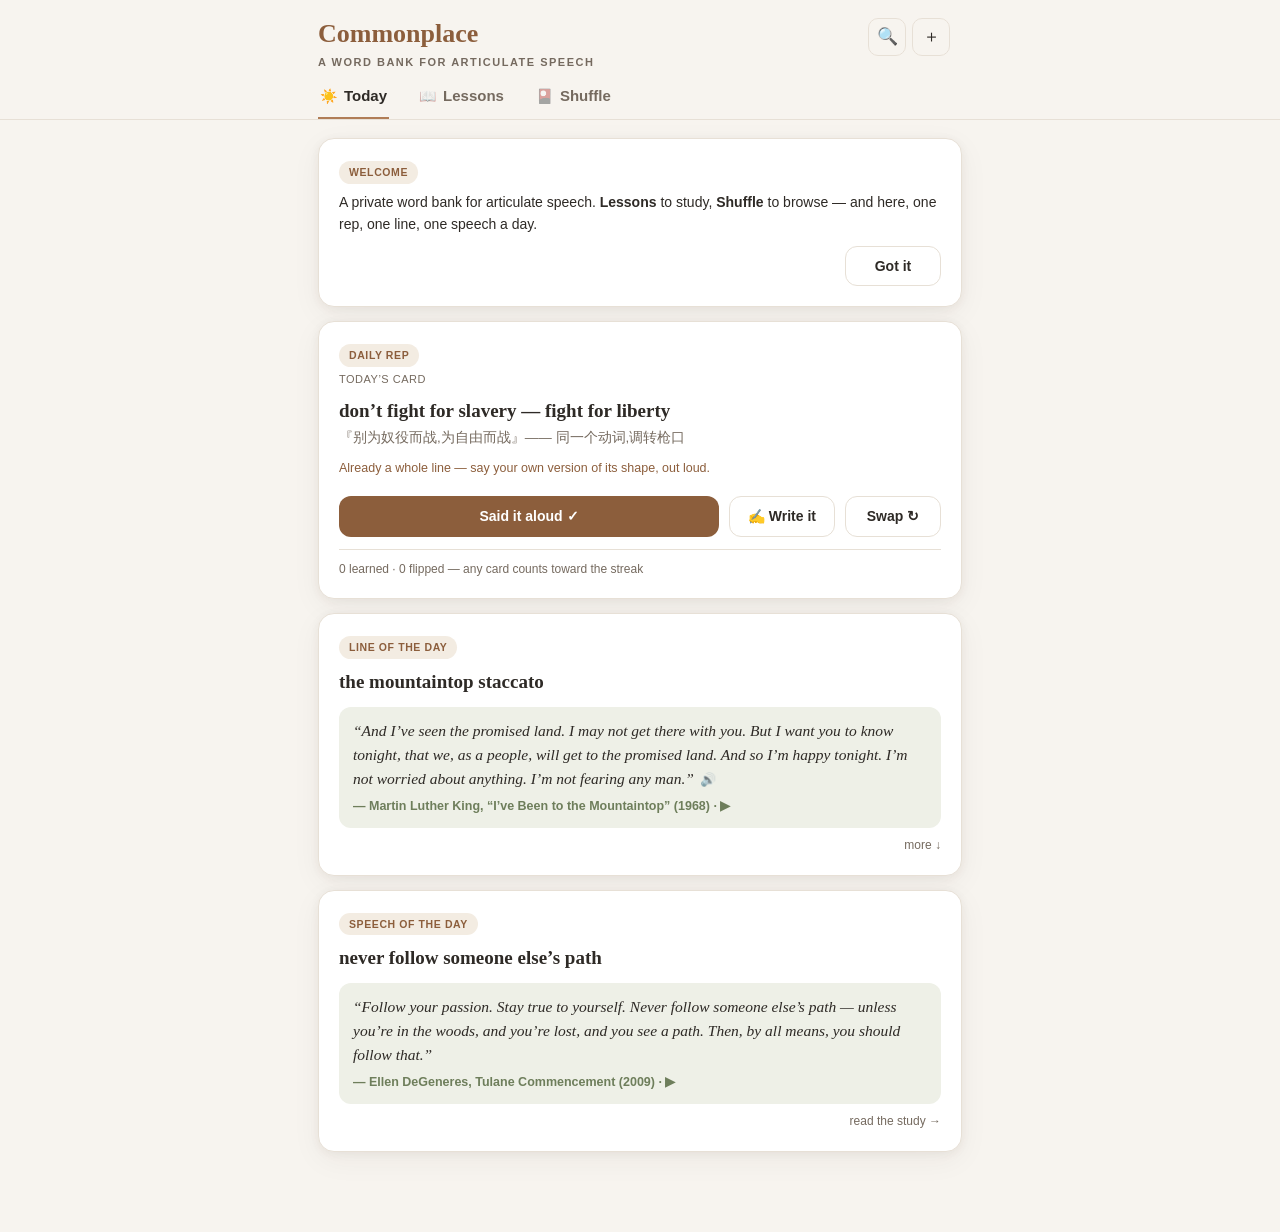
==== commit 0f586a22: "Commonplace: light default + manual dark toggle, no-wrap compact header, say-aloud-first Daily rep (" ====
--- a/speak/index.html
+++ b/speak/index.html
@@ -24,10 +24,10 @@
   .wrap{max-width:680px;margin:0 auto;padding:0 18px 80px}
 
   header{position:sticky;top:0;z-index:20;background:rgba(247,244,239,.86);backdrop-filter:blur(10px);border-bottom:1px solid var(--hair)}
-  .hbar{max-width:680px;margin:0 auto;padding:14px 18px 0;display:flex;align-items:baseline;justify-content:space-between}
-  .logo{font-family:var(--serif);font-size:26px;font-weight:600;color:var(--wood-dk)}
+  .hbar{max-width:680px;margin:0 auto;padding:14px 18px 0;display:flex;align-items:baseline;justify-content:space-between;flex-wrap:nowrap;gap:10px}
+  .logo{font-family:var(--serif);font-size:26px;font-weight:600;color:var(--wood-dk);min-width:0;flex:1 1 auto}
   .logo small{display:block;font-family:var(--sans);font-size:11px;font-weight:600;letter-spacing:1.5px;text-transform:uppercase;color:var(--muted)}
-  .streak{font-size:13px;color:var(--muted);font-weight:600}
+  .streak{font-size:13px;color:var(--muted);font-weight:600;white-space:nowrap}
   .streak b{color:var(--terra)}
   nav{max-width:680px;margin:0 auto;padding:10px 18px 0;display:flex;gap:28px}
   nav button{background:none;border:none;font-family:var(--sans);font-size:15px;font-weight:600;color:var(--muted);padding:6px 2px 13px;cursor:pointer;border-bottom:2px solid transparent;display:flex;align-items:center;gap:7px;transition:color .15s}
@@ -118,15 +118,14 @@
 @keyframes viewin{from{opacity:0;transform:translateY(6px)}to{opacity:1;transform:none}}
 header{padding-top:calc(env(safe-area-inset-top, 0px))}
 body{padding-bottom:env(safe-area-inset-bottom, 0px)}
-  @media (prefers-color-scheme: dark){
-    :root{--bg:#1B1815;--card:#252019;--ink:#E9E1D3;--muted:#A29586;--hair:#3B342C;
+  html.dark{--bg:#1B1815;--card:#252019;--ink:#E9E1D3;--muted:#A29586;--hair:#3B342C;
       --wood:#C09468;--wood-dk:#D2A876;--cognac:#C98757;--sage:#2C312A;--green:#9DB183;
       --terra:#D97B62;--gold:#D9BA6E;--shadow:0 2px 10px rgba(0,0,0,.35),0 8px 30px rgba(0,0,0,.25);}
-    textarea,.miniform input,.miniform select,.miniform textarea{background:#211D18;color:var(--ink);border-color:var(--hair)}
-    .cat-chip{background:#332C24;color:var(--wood-dk)}
-    .hardw{background:#231F1A;border-color:var(--hair)}
-    .hicon:hover{background:#2B2620}
-  }
+  .dark textarea,.dark .miniform input,.dark .miniform select,.dark .miniform textarea{background:#211D18;color:var(--ink);border-color:var(--hair)}
+  .dark .cat-chip{background:#332C24;color:var(--wood-dk)}
+  .dark .hardw{background:#231F1A;border-color:var(--hair)}
+  .dark .hicon:hover{background:#2B2620}
+  .dark header{background:rgba(27,24,21,.86)}
   </style>
 </head>
 <body>
@@ -3813,6 +3812,17 @@
   const T=tl(); const ix=(T.repIds||[]).lastIndexOf(q.id); if(ix>=0)T.repIds.splice(ix,1);
   window._lastQuick=null; save(); renderToday();
 }
+function repSaid(){
+  const r=currentRep(); if(!r)return;
+  const T=tl();
+  if(r.kind==='word'){
+    const s=r.w._cus?(state.custom.find(c=>c.id===r.w.id)||{}):ws(r.w.id);
+    s.iv=(s.iv||0)+1; s.uses=(s.uses||0)+1; s.next=today()+[4,7,15,30,60,120][Math.min(s.iv-1,5)]*DAY;
+    T.repIds=(T.repIds||[]); T.repIds.push(r.w.id); T.lastRep=r.w.id;
+  }else{T.molded=true;}
+  T.rep=true; T.repN=(T.repN||0)+1; window._repOpen=false; window._repWrite=false; window._repDraft='';
+  addXP(r.extra?3:5); bumpStreak(); save(); renderToday(); syncNow();
+}
 function doRep(){
   const txt=(document.getElementById('repIn').value||'').trim();
   if(!txt){const h=document.getElementById('repHint');if(h)h.textContent='Write the line first — say it aloud, then type it.';return;}
@@ -3859,7 +3869,7 @@
     state.sents=state.sents||[]; state.sents.push({d:today(),term:r.m.name,t:txt});
   }
   if(state.sents.length>1000)state.sents.shift();
-  const T=tl(); T.rep=true; T.repN=(T.repN||0)+1; window._repOpen=false;
+  const T=tl(); T.rep=true; T.repN=(T.repN||0)+1; window._repOpen=false; window._repWrite=false;
   window._repDraft=''; addXP(r.extra?5:10); bumpStreak(); save(); renderToday(); syncNow();
 }
 function renderToday(){
@@ -3880,18 +3890,21 @@
        if(r.kind==='word')return `<div style="font-size:11px;color:var(--muted);margin-top:4px;text-transform:uppercase;letter-spacing:.5px">${esc(r.tag||'')}</div>
      <div class="term" style="font-size:19px">${esc(r.w.term)}</div>
      <div style="font-size:13.5px;color:var(--muted)">${esc(r.w.gloss)}</div>
-     <div style="font-size:12.5px;color:var(--wood-dk);margin-top:10px">${isMethod(r.w)?'Apply the rule in one sentence from your week — say it aloud first.':isLine?'This one is already a whole line — steal its shape for a moment from your week.':'Use it in one sentence from your week — say it aloud first.'}</div>
-     <textarea id="repIn" style="min-height:56px;margin-top:8px" oninput="window._repDraft=this.value" placeholder="${isLine?'Your version…':'One sentence…'}">${esc(window._repDraft||'')}</textarea>
+     <div style="font-size:12.5px;color:var(--wood-dk);margin-top:10px">${isMethod(r.w)?'Apply the rule to something from your week — out loud.':isLine?'Already a whole line — say your own version of its shape, out loud.':'Use it on something from your week — out loud.'}</div>
+     ${window._repWrite?`<textarea id="repIn" style="min-height:56px;margin-top:8px" oninput="window._repDraft=this.value" placeholder="${isLine?'Your version…':'One sentence…'}">${esc(window._repDraft||'')}</textarea>
      <div id="repHint" style="font-size:12.5px;color:var(--terra);margin-top:4px"></div>
-     ${(window._lastQuick&&r.extra)?`<div style="font-size:11.5px;color:var(--muted);margin-top:4px">Last card marked ${window._lastQuick.ok?"known":"forgot"} — <a href="javascript:void(0)" onclick="undoQuick()" style="color:var(--wood-dk);text-decoration:none">undo</a></div>`:``}<div class="row"><button class="btn primary" onclick="doRep()">Done ✓</button>${r.extra?`<button class="btn ghost slim" onclick="repQuick(1)">Still know it ✓</button><button class="btn ghost slim" onclick="repQuick(0)">Forgot ↺</button>`:``}${((T.repN||0)===0&&!T.repSwap)?`<button class="btn ghost slim" onclick="repSwap()">Swap ↻</button>`:``}</div>`;
+     <div class="row"><button class="btn primary" onclick="doRep()">Done ✓</button><button class="btn ghost slim" onclick="window._repWrite=false;renderToday()">Cancel</button></div>`
+     :`<div id="repHint" style="font-size:12.5px;color:var(--terra);margin-top:4px"></div>
+     ${(window._lastQuick&&r.extra)?`<div style="font-size:11.5px;color:var(--muted);margin-top:4px">Last card marked ${window._lastQuick.ok?"known":"forgot"} — <a href="javascript:void(0)" onclick="undoQuick()" style="color:var(--wood-dk);text-decoration:none">undo</a></div>`:``}<div class="row"><button class="btn primary" onclick="repSaid()">Said it aloud ✓</button><button class="btn ghost slim" onclick="window._repWrite=true;renderToday()">✍ Write it</button>${r.extra?`<button class="btn ghost slim" onclick="repQuick(0)">Forgot ↺</button>`:``}${((T.repN||0)===0&&!T.repSwap)?`<button class="btn ghost slim" onclick="repSwap()">Swap ↻</button>`:``}</div>`}`;
        return `<div style="font-size:11px;color:var(--muted);margin-top:4px;text-transform:uppercase;letter-spacing:.5px">humor mold</div>
      <div class="term" style="font-size:19px">${esc(r.m.name)} <span class="uz">· ${esc(r.m.zh)}</span></div>
      <div style="font-size:13.5px;margin-top:4px">${esc(r.m.tpl)}</div>
      <div style="font-size:12.5px;color:var(--muted);margin-top:4px">${esc(r.m.ex)}</div>
      <div style="font-size:12.5px;color:var(--wood-dk);margin-top:10px">Build one for your week — a standup, an email, a toast. Say it aloud first.</div>
-     <textarea id="repIn" style="min-height:56px;margin-top:8px" oninput="window._repDraft=this.value" placeholder="One sentence…">${esc(window._repDraft||'')}</textarea>
+     ${window._repWrite?`<textarea id="repIn" style="min-height:56px;margin-top:8px" oninput="window._repDraft=this.value" placeholder="One sentence…">${esc(window._repDraft||'')}</textarea>
      <div id="repHint" style="font-size:12.5px;color:var(--terra);margin-top:4px"></div>
-     <div class="row"><button class="btn primary" onclick="doRep()">Done ✓</button></div>`;
+     <div class="row"><button class="btn primary" onclick="doRep()">Done ✓</button><button class="btn ghost slim" onclick="window._repWrite=false;renderToday()">Cancel</button></div>`
+     :`<div class="row"><button class="btn primary" onclick="repSaid()">Said it aloud ✓</button><button class="btn ghost slim" onclick="window._repWrite=true;renderToday()">✍ Write it</button></div>`}`;
      })()}
      <div style="font-size:12px;color:var(--muted);margin-top:12px;border-top:1px solid var(--hair);padding-top:10px">${T.learned} learned · ${T.sessions} flipped${(function(){const t=today();const m=repPool().filter(x=>x.s.next>t&&x.s.next<=t+DAY&&!REF_UNITS.has(x.w.unit)).length;return m?` · ${m} due tomorrow`:''})()} — any card counts toward the streak</div>
    </div>
@@ -3899,10 +3912,10 @@
      <span class="cat-chip">Line of the day</span>
      <div class="term" style="font-size:19px">${esc(w.term)}</div>
      <div class="quote" style="margin-top:10px">${qHtml(w.quote)}<button class="sayb" style="font-size:13px" data-q="${esc(w.quote)}" onclick="event.stopPropagation();sayLine(this.dataset.q)" title="hear it">🔊</button><span class="src">— ${esc(srcClean(w.src))}${hasOrig(w)?' · <a href="'+origUrl(w)+'" target="_blank" onclick="event.stopPropagation()" style="color:var(--green);text-decoration:none">'+origLabel(w)+'</a>':''}</span></div>
-     ${todayOpen?`${w.ctxzh?`<div class="blk"><span class="lbl">Context · 背景</span><div class="whyzh" style="margin-top:2px">${esc(w.ctxzh)}</div></div>`:``}<div class="blk"><span class="lbl">${isMethod(w)?'The rule · 要义':'Meaning · 释义'}</span>${esc(w.gloss)}</div>
-     ${w.hard&&w.hard.length?`<div class="blk"><span class="lbl">${isMethod(w)?'In the text · 拆词':'In the quote · 拆词'}</span><div class="hardw">${w.hard.map(h=>`<div><b>${esc(h[0])}</b> — ${esc(h[1])}</div>`).join('')}</div></div>`:''}
-     ${w.why?`<div class="blk"><span class="lbl">${isMethod(w)?'Why · 为什么':'Unpack · 解析'}</span>${esc(w.why)}${w.whyzh?`<div class="whyzh">${esc(w.whyzh)}</div>`:``}</div>`:''}
-     ${w.usage&&w.usage.length?`<div class="blk"><span class="lbl">${isMethod(w)?'Try it · 怎么练':'Usage · 用法'}</span><ul class="usage">${w.usage.map(x=>`<li>${esc(x)}</li>`).join('')}</ul></div>`:''}`:``}
+     ${todayOpen?`${w.ctxzh?`<div class="blk"><span class="lbl">Context · 背景</span><div class="whyzh" style="margin-top:2px">${esc(w.ctxzh)}</div></div>`:``}<div class="blk"><span class="lbl">${isMethod(w)?'The gist · 要义':'Meaning · 释义'}</span>${esc(w.gloss)}</div>
+     ${w.hard&&w.hard.length?`<div class="blk"><span class="lbl">Breakdown · 拆词</span><div class="hardw">${w.hard.map(h=>`<div><b>${esc(h[0])}</b> — ${esc(h[1])}</div>`).join('')}</div></div>`:''}
+     ${w.why?`<div class="blk"><span class="lbl">Unpack · 解析</span>${esc(w.why)}${w.whyzh?`<div class="whyzh">${esc(w.whyzh)}</div>`:``}</div>`:''}
+     ${w.usage&&w.usage.length?`<div class="blk"><span class="lbl">${isMethod(w)?'Practice · 怎么练':'Usage · 用法'}</span><ul class="usage">${w.usage.map(x=>`<li>${esc(x)}</li>`).join('')}</ul></div>`:''}`:``}
      <div style="text-align:right;font-size:12px;color:var(--muted);margin-top:8px">${todayOpen?'less ↑':'more ↓'}</div>
      </div>${speechOfDay()}${friendsCard()}
 `;
@@ -4688,7 +4701,7 @@
         <div class="badge">✎</div>
         <div><div class="ut">My Lines <span class="uz">· 我的句子</span></div><div class="um">your Daily-rep sentences</div></div>
         <div class="prog">${(state.sents||[]).length}</div>
-      </div>`+`<div style="margin-top:22px;text-align:center;font-size:12.5px;color:var(--muted)"><a href="javascript:void(0)" onclick="exportBackup()" style="color:var(--muted);text-decoration:none">Back up ⤓</a> &nbsp;·&nbsp; <a href="javascript:void(0)" onclick="document.getElementById(\'impFile\').click()" style="color:var(--muted);text-decoration:none">Restore</a> &nbsp;·&nbsp; <a href="javascript:void(0)" onclick="resetAll()" style="color:var(--muted);text-decoration:none">Start over</a><input type="file" id="impFile" accept=".json" style="display:none" onchange="importBackup(this)"></div>${(function(){const sc=(state.sents||[]).length;if(sc<20)return``;const lb=state.lastBackup;const dd=lb?Math.round((today()-lb)/DAY):null;return (!lb||dd>21)?`<div style="margin-top:6px;text-align:center;font-size:11.5px;color:var(--terra)">${lb?`Last backup ${dd} days ago`:`Never backed up`} — your lines live only on this phone.</div>`:``})()}`;
+      </div>`+`<div style="margin-top:22px;text-align:center;font-size:12.5px;color:var(--muted)"><a href="javascript:void(0)" onclick="exportBackup()" style="color:var(--muted);text-decoration:none">Back up ⤓</a> &nbsp;·&nbsp; <a href="javascript:void(0)" onclick="document.getElementById(\'impFile\').click()" style="color:var(--muted);text-decoration:none">Restore</a> &nbsp;·&nbsp; <a href="javascript:void(0)" onclick="toggleDark()" style="color:var(--muted);text-decoration:none">${state.dark?'☀️ Light mode':'🌙 Dark mode'}</a> &nbsp;·&nbsp; <a href="javascript:void(0)" onclick="resetAll()" style="color:var(--muted);text-decoration:none">Start over</a><input type="file" id="impFile" accept=".json" style="display:none" onchange="importBackup(this)"></div>${(function(){const sc=(state.sents||[]).length;if(sc<20)return``;const lb=state.lastBackup;const dd=lb?Math.round((today()-lb)/DAY):null;return (!lb||dd>21)?`<div style="margin-top:6px;text-align:center;font-size:11.5px;color:var(--terra)">${lb?`Last backup ${dd} days ago`:`Never backed up`} — your lines live only on this phone.</div>`:``})()}`;
     return;
   }
   const u=inUnit;
@@ -4708,12 +4721,12 @@
      <button class="starbtn ${s.star?'on':''}" onclick="toggleStar('${w.id}')" title="focus">★</button>
      <span class="cat-chip">${esc(w.cat)}</span>${(!w._cus&&(ws(w.id).uses||0)>0)?`<span style="font-size:10.5px;color:var(--muted);margin-left:8px">used ${ws(w.id).uses}/38</span>`:``}
      <div class="term">${esc(w.term)}</div>
-     <div class="blk"><span class="lbl">${isMethod(w)?'The rule · 要义':'Meaning · 释义'}</span>${esc(w.gloss)}</div>
+     <div class="blk"><span class="lbl">${isMethod(w)?'The gist · 要义':'Meaning · 释义'}</span>${esc(w.gloss)}</div>
      ${w.quote?`${isMethod(w)?`<div class="blk"><span class="lbl">${String(w.quote).trim().startsWith('(')?'Note · 注':'In full · 展开'}</span><div class="hardw" style="font-size:14px">${esc(w.quote)}</div></div>`:`<div class="blk"><span class="lbl">Source · 出处</span><div class="quote">${qHtml(w.quote)}<button class="sayb" style="font-size:13px" data-q="${esc(w.quote)}" onclick="event.stopPropagation();sayLine(this.dataset.q)" title="hear it">🔊</button><span class="src">— ${esc(srcClean(w.src))}${hasOrig(w)?' · <a href="'+origUrl(w)+'" target="_blank" style="color:var(--green);text-decoration:none">'+origLabel(w)+'</a>':''}</span></div></div>`}`:``}
-     ${w.ctxzh?`<div class="blk"><span class="lbl">Context · 背景</span><div class="whyzh" style="margin-top:2px">${esc(w.ctxzh)}</div></div>`:``}${w.hard&&w.hard.length?`<div class="blk"><span class="lbl">${isMethod(w)?'In the text · 拆词':'In the quote · 拆词'}</span><div class="hardw">${w.hard.map(h=>`<div><b>${esc(h[0])}</b>${PRON[h[0]]?`<span class="ipa">${PRON[h[0]]}</span>`:''}<button class="sayb" style="font-size:14px" data-w="${esc(h[0])}" onclick="sayWord(this.dataset.w)" title="pronounce">🔊</button> — ${esc(h[1])}</div>`).join('')}</div></div>`:''}
-     <div class="blk"><span class="lbl">${isMethod(w)?'Why · 为什么':'Unpack · 解析'}</span>${esc(w.why)}${w.whyzh?`<div class="whyzh">${esc(w.whyzh)}</div>`:``}</div>
-     <div class="blk"><span class="lbl">${isMethod(w)?'Try it · 怎么练':'Usage · 用法'}</span><ul class="usage">${w.usage.map(x=>`<li>${esc(x)}</li>`).join('')}</ul></div>
-     ${(!w._cus&&(idx+1)%5===0)?`<div class="blk"><span class="lbl">Try it now · 顺手一练</span><div style="font-size:12.5px;color:var(--muted)">One line with \u201c${esc(w.term)}\u201d — say it aloud first. (Optional — Next won\u2019t wait.)</div><textarea id="utIn" style="min-height:48px;margin-top:6px" oninput="window._utD=this.value" placeholder="One line…">${esc(window._utD||'')}</textarea><div id="utHint" style="font-size:12px;color:var(--terra);margin-top:3px"></div><div class="row" style="margin-top:6px"><button class="btn soft slim" onclick="unitTry('${w.id}')">Save line ✓</button></div></div>`:``}
+     ${w.ctxzh?`<div class="blk"><span class="lbl">Context · 背景</span><div class="whyzh" style="margin-top:2px">${esc(w.ctxzh)}</div></div>`:``}${w.hard&&w.hard.length?`<div class="blk"><span class="lbl">Breakdown · 拆词</span><div class="hardw">${w.hard.map(h=>`<div><b>${esc(h[0])}</b>${PRON[h[0]]?`<span class="ipa">${PRON[h[0]]}</span>`:''}<button class="sayb" style="font-size:14px" data-w="${esc(h[0])}" onclick="sayWord(this.dataset.w)" title="pronounce">🔊</button> — ${esc(h[1])}</div>`).join('')}</div></div>`:''}
+     <div class="blk"><span class="lbl">Unpack · 解析</span>${esc(w.why)}${w.whyzh?`<div class="whyzh">${esc(w.whyzh)}</div>`:``}</div>
+     <div class="blk"><span class="lbl">${isMethod(w)?'Practice · 怎么练':'Usage · 用法'}</span><ul class="usage">${w.usage.map(x=>`<li>${esc(x)}</li>`).join('')}</ul></div>
+     ${(!w._cus&&(idx+1)%5===0)?`<div class="blk"><span class="lbl">Quick practice · 顺手一练</span><div style="font-size:12.5px;color:var(--muted)">One line with \u201c${esc(w.term)}\u201d — say it aloud first. (Optional — Next won\u2019t wait.)</div><textarea id="utIn" style="min-height:48px;margin-top:6px" oninput="window._utD=this.value" placeholder="One line…">${esc(window._utD||'')}</textarea><div id="utHint" style="font-size:12px;color:var(--terra);margin-top:3px"></div><div class="row" style="margin-top:6px"><button class="btn soft slim" onclick="unitTry('${w.id}')">Save line ✓</button></div></div>`:``}
      <div class="stepdots">${idx+1} / ${(u._sess||unitWords(u)).length}</div>
      <div class="row">
        <button class="btn ghost slim" onclick="exitUnit()">⌂ Lessons</button>
@@ -4801,6 +4814,8 @@
   if(award){tl().sessions++; state.reps=(state.reps||0)+1; if(tl().sessions<=30)addXP(5); bumpStreak(); syncNow();} save();
   renderShufCard(); 
 }
+function applyDark(){try{document.documentElement.classList.toggle('dark',!!state.dark);}catch(e){}}
+function toggleDark(){state.dark=!state.dark;save();applyDark();renderLearn();}
 function toggleRecall(){state.shufRecall=!state.shufRecall;window._revealed=false;save();renderPrac();}
 function shufToggleStar(){ if(!shufCur)return; const st=cardState(shufCur); st.star=!st.star; save(); renderShufCard();  }
 function renderShufCard(){
@@ -4816,11 +4831,11 @@
     <button class="starbtn ${st.star?'on':''}" onclick="shufToggleStar()" title="focus">★</button>
     <span class="cat-chip">${esc(w.cat||'Card')}</span><span style="font-size:11.5px;color:var(--muted);margin-left:8px">${esc((UNITS.find(u=>u.id===w.unit)||{title:'My Pickups'}).title)}${(!w._cus&&(ws(w.id).uses||0)>0)?` · used ${ws(w.id).uses}/38`:``}</span>
     <div class="term">${esc(w.term)}</div>
-    <div class="blk"><span class="lbl">${isMethod(w)?'The rule · 要义':'Meaning · 释义'}</span>${esc(w.gloss)}</div>
+    <div class="blk"><span class="lbl">${isMethod(w)?'The gist · 要义':'Meaning · 释义'}</span>${esc(w.gloss)}</div>
     ${w.quote?`${isMethod(w)?`<div class="blk"><span class="lbl">${String(w.quote).trim().startsWith('(')?'Note · 注':'In full · 展开'}</span><div class="hardw" style="font-size:14px">${esc(w.quote)}</div></div>`:`<div class="blk"><span class="lbl">Source · 出处</span><div class="quote">${qHtml(w.quote)}<button class="sayb" style="font-size:13px" data-q="${esc(w.quote)}" onclick="event.stopPropagation();sayLine(this.dataset.q)" title="hear it">🔊</button><span class="src">— ${esc(srcClean(w.src))}${hasOrig(w)?' · <a href="'+origUrl(w)+'" target="_blank" style="color:var(--green);text-decoration:none">'+origLabel(w)+'</a>':''}</span></div></div>`}`:''}
-    ${w.ctxzh?`<div class="blk"><span class="lbl">Context · 背景</span><div class="whyzh" style="margin-top:2px">${esc(w.ctxzh)}</div></div>`:``}${w.hard&&w.hard.length?`<div class="blk"><span class="lbl">${isMethod(w)?'In the text · 拆词':'In the quote · 拆词'}</span><div class="hardw">${w.hard.map(h=>`<div><b>${esc(h[0])}</b>${PRON[h[0]]?`<span class="ipa">${PRON[h[0]]}</span>`:''}<button class="sayb" style="font-size:14px" data-w="${esc(h[0])}" onclick="sayWord(this.dataset.w)" title="pronounce">🔊</button> — ${esc(h[1])}</div>`).join('')}</div></div>`:''}
-    ${w.why?`<div class="blk"><span class="lbl">${isMethod(w)?'Why · 为什么':'Unpack · 解析'}</span>${esc(w.why)}${w.whyzh?`<div class="whyzh">${esc(w.whyzh)}</div>`:''}</div>`:''}
-    ${w.usage&&w.usage.length?`<div class="blk"><span class="lbl">${isMethod(w)?'Try it · 怎么练':'Usage · 用法'}</span><ul class="usage">${w.usage.map(x=>`<li>${esc(x)}</li>`).join('')}</ul></div>`:''}
+    ${w.ctxzh?`<div class="blk"><span class="lbl">Context · 背景</span><div class="whyzh" style="margin-top:2px">${esc(w.ctxzh)}</div></div>`:``}${w.hard&&w.hard.length?`<div class="blk"><span class="lbl">Breakdown · 拆词</span><div class="hardw">${w.hard.map(h=>`<div><b>${esc(h[0])}</b>${PRON[h[0]]?`<span class="ipa">${PRON[h[0]]}</span>`:''}<button class="sayb" style="font-size:14px" data-w="${esc(h[0])}" onclick="sayWord(this.dataset.w)" title="pronounce">🔊</button> — ${esc(h[1])}</div>`).join('')}</div></div>`:''}
+    ${w.why?`<div class="blk"><span class="lbl">Unpack · 解析</span>${esc(w.why)}${w.whyzh?`<div class="whyzh">${esc(w.whyzh)}</div>`:''}</div>`:''}
+    ${w.usage&&w.usage.length?`<div class="blk"><span class="lbl">${isMethod(w)?'Practice · 怎么练':'Usage · 用法'}</span><ul class="usage">${w.usage.map(x=>`<li>${esc(x)}</li>`).join('')}</ul></div>`:''}
     <div class="row" style="margin-top:14px">
       ${giftBtn(w)}
       <button class="btn primary" onclick="shufDraw(true)">Next card 🔀</button>
@@ -5023,11 +5038,11 @@
    <div class="card" style="box-shadow:none;border-style:dashed">
      <span class="cat-chip">${esc(w.cat)}</span>
      <div class="term" style="font-size:22px">${esc(w.term)}</div>
-     ${w.gloss?`<div class="blk"><span class="lbl">${isMethod(w)?'The rule · 要义':'Meaning · 释义'}</span>${esc(w.gloss)}</div>`:''}
+     ${w.gloss?`<div class="blk"><span class="lbl">${isMethod(w)?'The gist · 要义':'Meaning · 释义'}</span>${esc(w.gloss)}</div>`:''}
      ${w.quote?`<div class="blk">${isMethod(w)?`<span class="lbl">${String(w.quote).trim().startsWith('(')?'Note · 注':'In full · 展开'}</span><div class="hardw" style="font-size:14px">${esc(w.quote)}</div>`:`<span class="lbl">Source · 出处</span><div class="quote">${qHtml(w.quote)}<button class="sayb" style="font-size:13px" data-q="${esc(w.quote)}" onclick="event.stopPropagation();sayLine(this.dataset.q)" title="hear it">🔊</button><span class="src">— ${esc(srcClean(w.src))}${(!cus&&hasOrig(w))?' · <a href="'+origUrl(w)+'" target="_blank" style="color:var(--green);text-decoration:none">'+origLabel(w)+'</a>':''}</span></div>`}</div>`:''}
-     ${w.ctxzh?`<div class="blk"><span class="lbl">Context · 背景</span><div class="whyzh" style="margin-top:2px">${esc(w.ctxzh)}</div></div>`:``}${(w.hard&&w.hard.length)?`<div class="blk"><span class="lbl">${isMethod(w)?'In the text · 拆词':'In the quote · 拆词'}</span><div class="hardw">${w.hard.map(h=>`<div><b>${esc(h[0])}</b>${PRON[h[0]]?`<span class="ipa">${PRON[h[0]]}</span>`:''}<button class="sayb" style="font-size:14px" data-w="${esc(h[0])}" onclick="sayWord(this.dataset.w)" title="pronounce">🔊</button> — ${esc(h[1])}</div>`).join('')}</div></div>`:''}
-     ${w.why?`<div class="blk"><span class="lbl">${isMethod(w)?'Why · 为什么':'Unpack · 解析'}</span>${esc(w.why)}${w.whyzh?`<div class="whyzh">${esc(w.whyzh)}</div>`:``}</div>`:''}
-     ${(w.usage&&w.usage.length)?`<div class="blk"><span class="lbl">${isMethod(w)?'Try it · 怎么练':'Usage · 用法'}</span><ul class="usage">${w.usage.map(u=>`<li>${esc(u)}</li>`).join('')}</ul></div>`:''}
+     ${w.ctxzh?`<div class="blk"><span class="lbl">Context · 背景</span><div class="whyzh" style="margin-top:2px">${esc(w.ctxzh)}</div></div>`:``}${(w.hard&&w.hard.length)?`<div class="blk"><span class="lbl">Breakdown · 拆词</span><div class="hardw">${w.hard.map(h=>`<div><b>${esc(h[0])}</b>${PRON[h[0]]?`<span class="ipa">${PRON[h[0]]}</span>`:''}<button class="sayb" style="font-size:14px" data-w="${esc(h[0])}" onclick="sayWord(this.dataset.w)" title="pronounce">🔊</button> — ${esc(h[1])}</div>`).join('')}</div></div>`:''}
+     ${w.why?`<div class="blk"><span class="lbl">Unpack · 解析</span>${esc(w.why)}${w.whyzh?`<div class="whyzh">${esc(w.whyzh)}</div>`:``}</div>`:''}
+     ${(w.usage&&w.usage.length)?`<div class="blk"><span class="lbl">${isMethod(w)?'Practice · 怎么练':'Usage · 用法'}</span><ul class="usage">${w.usage.map(u=>`<li>${esc(u)}</li>`).join('')}</ul></div>`:''}
      <div class="row">
        <button class="btn soft slim" onclick="toggleStar('${id}');showCard('${id}')">${(s&&s.star)?'★ In focus':'☆ Focus'}</button>
        ${cus?`<button class="btn ghost slim" onclick="editPickup('${id}')">Edit ✎</button><button class="btn ghost slim" onclick="del('${id}')">Delete</button>`:''}
@@ -5038,7 +5053,7 @@
 
 /* ============ STATS / NAV ============ */
 
-function renderStreak(){document.getElementById('streak').innerHTML=`<span class=\"xp\">⚡ ${(state.xp||0).toLocaleString()}</span> · `+(state.streak>0?`🔥 <b>${state.streak}</b>-day`:'start your streak')}
+function renderStreak(){const p=[];if(state.xp>0)p.push(`<span class=\"xp\">⚡ ${(state.xp||0).toLocaleString()}</span>`);if(state.streak>0)p.push(`🔥 <b>${state.streak}</b>`);document.getElementById('streak').innerHTML=p.join(' · ');}
 
 
 /* ---- Friends sync (Cloudflare Worker circle, 2-3 people) ---- */
@@ -5163,7 +5178,7 @@
 
 
 /* init */
-renderToday(); renderStreak();  
+renderToday(); renderStreak(); applyDark();
 syncNow(true);
 (function(){const el=document.getElementById('v-practice');if(!el||!el.addEventListener)return;let x0=null;
 el.addEventListener('touchstart',e=>{x0=e.touches[0].clientX},{passive:true});
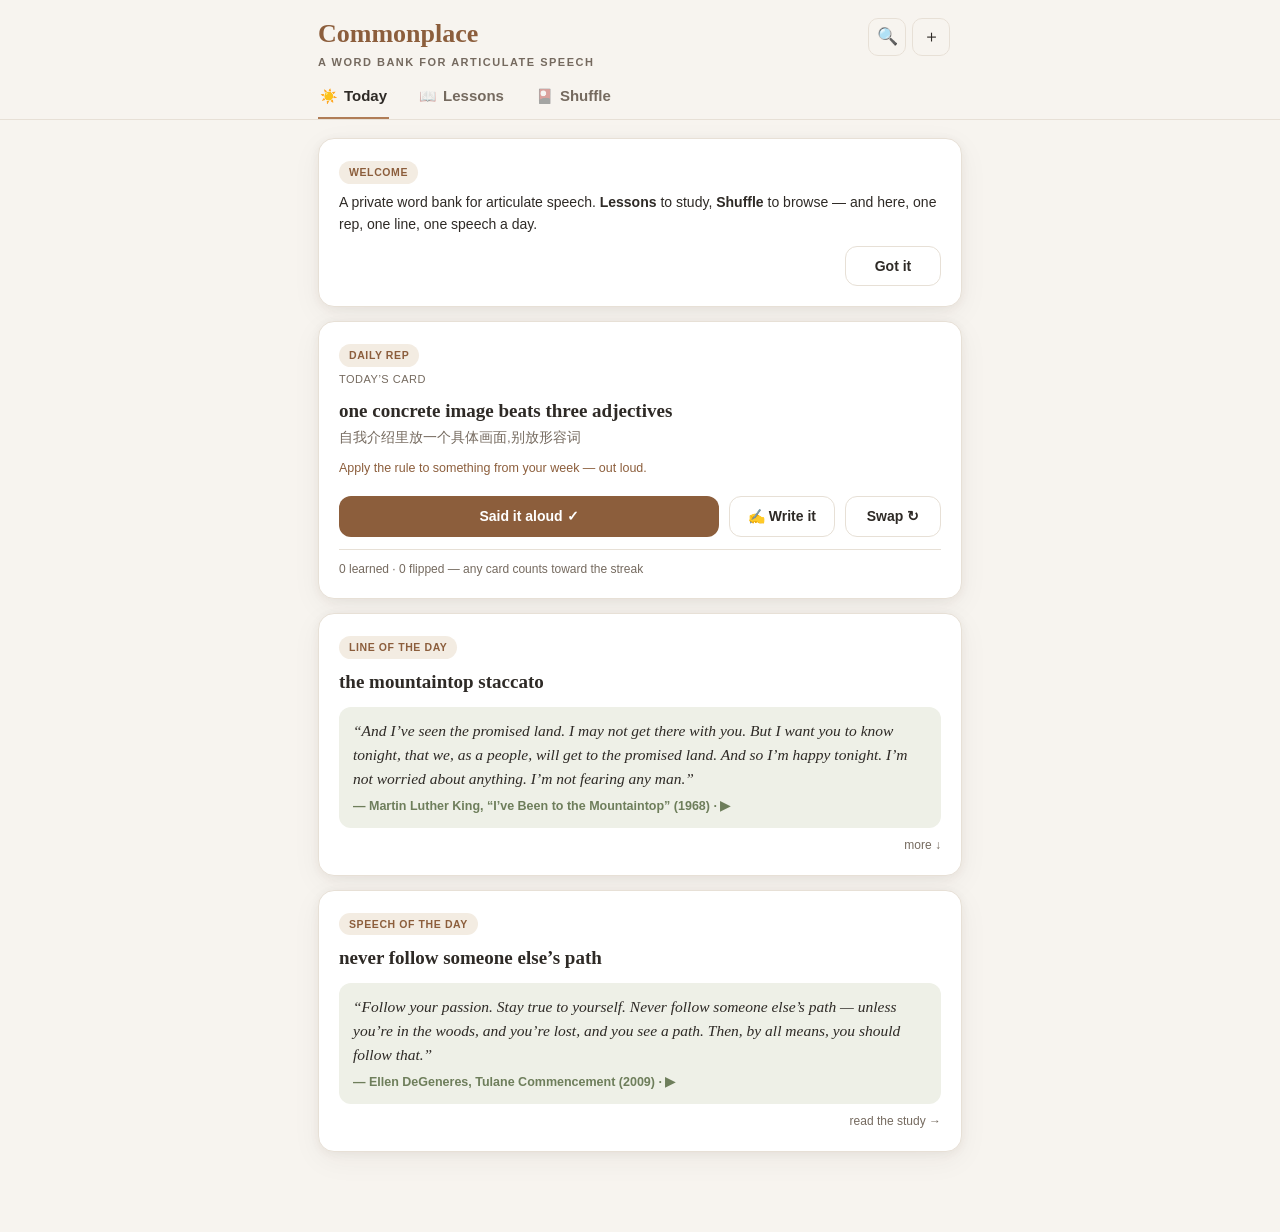
==== commit ad41ccde: "Commonplace: SLA-professor batch — 43-line prosody layer (Stress & pause · 重音与停顿), humor-mold risk l" ====
--- a/speak/index.html
+++ b/speak/index.html
@@ -25,9 +25,10 @@
 
   header{position:sticky;top:0;z-index:20;background:rgba(247,244,239,.86);backdrop-filter:blur(10px);border-bottom:1px solid var(--hair)}
   .hbar{max-width:680px;margin:0 auto;padding:14px 18px 0;display:flex;align-items:baseline;justify-content:space-between;flex-wrap:nowrap;gap:10px}
-  .logo{font-family:var(--serif);font-size:26px;font-weight:600;color:var(--wood-dk);min-width:0;flex:1 1 auto}
+  .logo{font-family:var(--serif);font-size:26px;font-weight:600;color:var(--wood-dk);min-width:0;flex:1 1 auto;overflow:hidden}
   .logo small{display:block;font-family:var(--sans);font-size:11px;font-weight:600;letter-spacing:1.5px;text-transform:uppercase;color:var(--muted)}
   .streak{font-size:13px;color:var(--muted);font-weight:600;white-space:nowrap}
+  @media(max-width:374px){.logo{font-size:20px}.logo small{display:none}.streak{font-size:12px}}
   .streak b{color:var(--terra)}
   nav{max-width:680px;margin:0 auto;padding:10px 18px 0;display:flex;gap:28px}
   nav button{background:none;border:none;font-family:var(--sans);font-size:15px;font-weight:600;color:var(--muted);padding:6px 2px 13px;cursor:pointer;border-bottom:2px solid transparent;display:flex;align-items:center;gap:7px;transition:color .15s}
@@ -36,7 +37,7 @@
   nav button .ico{font-size:14px;opacity:.55;filter:grayscale(35%)}
   nav button.on .ico{opacity:1;filter:none}
 
-  h2.sec{font-family:var(--serif);font-size:17px;font-weight:600;color:var(--wood-dk);margin:24px 0 4px}
+  .sec{font-family:var(--serif);font-size:17px;font-weight:600;color:var(--wood-dk);margin:24px 0 4px}
   .sub{font-size:13.5px;color:var(--muted);margin-bottom:16px}
 
   .card{background:var(--card);border:1px solid var(--hair);border-radius:16px;box-shadow:var(--shadow);padding:20px;position:relative}
@@ -126,6 +127,13 @@
   .dark .hardw{background:#231F1A;border-color:var(--hair)}
   .dark .hicon:hover{background:#2B2620}
   .dark header{background:rgba(27,24,21,.86)}
+  .dark .btn.ghost{background:var(--card)}
+  .dark .pill:not(.on){background:var(--card)}
+  .dark .btn.primary,.dark .pill.on,.dark .unit.active .badge{color:#1B1815}
+  .dark .unit.done .badge{background:#3A3426}
+  .dark .tin{background:#211D18;color:var(--ink)}
+  .dark .srchit:hover{background:#211D18}
+  .dark .starbtn:not(.on){color:#4E4436}
   </style>
 </head>
 <body>
@@ -358,42 +366,42 @@
    src:"BetterSpeak · Day 2",
    why:"The discipline of this unit in one image: hold the reins on your own vocabulary.",
    usage:["I bridled my tongue and gave the two-sentence version.","Useful in meetings when the jargon urge hits."]},
-  {id:'u1w11',ctxzh:"马丁·路德·金,1963年8月28日“向华盛顿进军”大集会,林肯纪念堂前对约25万人演讲。这个短语出自中段:有人劝黑人“再等等”,他答以“此刻灼人的紧迫”——全篇驳斥渐进主义的核心词。",whyzh:'本单元论点的三词版：now 是英语里最平的词,在这里扛起了一场运动。',term:'the fierce urgency of now',cat:'Phrases',
+  {id:'u1w11',pros:"the fierce URGENCY | of NOW. ↘",proszh:"重音在 urgency 和 now;of now 单独成拍,才有敲击感。",ctxzh:"马丁·路德·金,1963年8月28日“向华盛顿进军”大集会,林肯纪念堂前对约25万人演讲。这个短语出自中段:有人劝黑人“再等等”,他答以“此刻灼人的紧迫”——全篇驳斥渐进主义的核心词。",whyzh:'本单元论点的三词版：now 是英语里最平的词,在这里扛起了一场运动。',term:'the fierce urgency of now',cat:'Phrases',
    gloss:"『此刻灼人的紧迫』—— now,最普通的词,被 fierce + urgency 加冕",
    hard:[["fierce","凶猛的、灼烈的"],["urgency","紧迫(urgent 的名词)"]],
    quote:"We have also come to this hallowed spot to remind America of the fierce urgency of now.",
    src:"Martin Luther King, “I Have a Dream” (1963) — on the course Speech Bank",
    why:"The unit’s thesis in three words: “now” is the plainest word in English, and here it carries a movement.",
    usage:["The fierce urgency of the revision deadline.","Pattern: the fierce urgency of + any plain noun."]},
-  {id:'u1w12',ctxzh:"“我有一个梦想”的开篇主比喻:独立宣言是开给每个美国人的支票,而美国给黑人的是一张“余额不足”的空头支票——把一百年的不义讲成一笔人人都懂的坏账,今天来兑现。",whyzh:'用银行日常词汇跑完一整套道德论证——人人见过支票,没人忘得掉这一张。',term:'a check marked “insufficient funds”',cat:'Phrases',
+  {id:'u1w12',pros:"a BAD check — | a check that has come back | marked | insufficient FUNDS. ↘",proszh:"marked 后停一拍,让引号出声;最后两个词逐字落锤。",ctxzh:"“我有一个梦想”的开篇主比喻:独立宣言是开给每个美国人的支票,而美国给黑人的是一张“余额不足”的空头支票——把一百年的不义讲成一笔人人都懂的坏账,今天来兑现。",whyzh:'用银行日常词汇跑完一整套道德论证——人人见过支票,没人忘得掉这一张。',term:'a check marked “insufficient funds”',cat:'Phrases',
    gloss:"『一张被退回的空头支票』—— 用银行日常词汇讲正义",
    hard:[["insufficient funds","余额不足(银行退票用语)"]],
    quote:"America has given the Negro people a bad check, a check which has come back marked ‘insufficient funds.’",
    src:"Martin Luther King, “I Have a Dream” (1963) — on the course Speech Bank",
    why:"An entire moral argument run through everyday banking words — everyone has seen a check; no one forgets this one.",
    usage:["The strategic plan is a check the budget can’t cash.","Borrow a mundane vocabulary (banking, cooking, weather) for a big idea."]},
-  {id:'u1w13',ctxzh:"《暗淡蓝点》(1994)对那张照片的解说开头:那就是这里。那就是家。那就是我们。——三个最小的词,扛住整张宇宙照片的重量。",whyzh:'三个两词短句,全是单音节——格局来自取景方式,不是词汇量。',term:"that’s here. that’s home. that’s us.",cat:'Quotes',
+  {id:'u1w13',pros:"that\u2019s HERE. | that\u2019s HOME. | that\u2019s US. ↘",proszh:"三记单音节锤,间距相等;us 最慢。",ctxzh:"《暗淡蓝点》(1994)对那张照片的解说开头:那就是这里。那就是家。那就是我们。——三个最小的词,扛住整张宇宙照片的重量。",whyzh:'三个两词短句,全是单音节——格局来自取景方式,不是词汇量。',term:"that’s here. that’s home. that’s us.",cat:'Quotes',
    gloss:"『那就是这里。那就是家。那就是我们。』—— 六个最小的词,举起整个地球",
    hard:[],
    quote:"Look again at that dot. That’s here. That’s home. That’s us. On it everyone you love, everyone you know, everyone you ever heard of…",
    src:"Carl Sagan, Pale Blue Dot (1994), reflecting on Voyager 1’s photograph of Earth from four billion miles away",
    why:"Three two-word sentences, all monosyllables — proof that scale comes from framing, not vocabulary.",
    usage:["End a data talk: that’s the sample. that’s the effect. that’s the story.","Triplets of tiny sentences land like hammer taps."]},
-  {id:'u1w14',ctxzh:"《大独裁者》(1940)结尾演说的核心对句:比起机器,我们更需要人性;比起聪明,我们更需要善良与温柔——卓别林借小人物之口给整个机器时代开的药方。",whyzh:'四个普通名词摆成两组对仗——功夫全在排列,不在用词。',term:'more than machinery, we need humanity',cat:'Quotes',
+  {id:'u1w14',pros:"we think too MUCH | and feel too LITTLE. | more than maCHINery, | we need huMANity. ↘",proszh:"much/little、machinery/humanity 两组天平,四个重音撑起全句。",ctxzh:"《大独裁者》(1940)结尾演说的核心对句:比起机器,我们更需要人性;比起聪明,我们更需要善良与温柔——卓别林借小人物之口给整个机器时代开的药方。",whyzh:'四个普通名词摆成两组对仗——功夫全在排列,不在用词。',term:'more than machinery, we need humanity',cat:'Quotes',
    gloss:"『比起机器,我们更需要人性』—— 普通名词的对仗：machinery↔humanity, cleverness↔kindness",
    hard:[["machinery","机器(总称)"],["cleverness","聪明、机巧"]],
    quote:"We think too much and feel too little. More than machinery, we need humanity. More than cleverness, we need kindness and gentleness.",
    src:"Charlie Chaplin, The Great Dictator (1940) — on the course Speech Bank",
    why:"Plain nouns arranged in two balanced antitheses — arrangement does all the work.",
    usage:["More than dashboards, we need judgment.","Pattern: more than X, we need Y — twice."]},
-  {id:'u1w15',ctxzh:"马丁·路德·金《我已到过山顶》,1968年4月3日孟菲斯,支援环卫工人罢工——他生前最后一场演讲。结尾处他说“长寿自有其位,但我现在不担心这个”:预感式的放下。次日傍晚他在旅馆阳台遇刺身亡。",whyzh:'has its place 本是耸耸肩的日常英语——在这里说出口,成了史上最令人脊背发凉的句子之一。',term:'longevity has its place',cat:'Quotes',
+  {id:'u1w15',pros:"lonGEVity has its PLACE. | but I\u2019m not concerned about that NOW. ↘",proszh:"第二句是耸肩,轻;now 落锤。",ctxzh:"马丁·路德·金《我已到过山顶》,1968年4月3日孟菲斯,支援环卫工人罢工——他生前最后一场演讲。结尾处他说“长寿自有其位,但我现在不担心这个”:预感式的放下。次日傍晚他在旅馆阳台遇刺身亡。",whyzh:'has its place 本是耸耸肩的日常英语——在这里说出口,成了史上最令人脊背发凉的句子之一。',term:'longevity has its place',cat:'Quotes',
    gloss:"『长寿自有其位』—— place,再平常不过的词,在语境里重如千钧",
    hard:[["longevity","长寿(拉丁 longus 长 + aevum 年岁)"]],
    quote:"Like anybody, I would like to live a long life. Longevity has its place. But I’m not concerned about that now.",
    src:"Martin Luther King, “I’ve Been to the Mountaintop” (1968) — the night before his assassination; on the Speech Bank",
    why:"“Has its place” is shrugging, everyday English — spoken here, it becomes one of the most chilling sentences ever delivered.",
    usage:["Perfection has its place. This draft isn’t it.","Understatement gains power from context, not word choice."]},
-  {id:'u1w16',ctxzh:"肯尼迪1962年莱斯大学“登月”演说:我们选择登月,不是因为容易,而是因为艰难——把国家豪赌讲成品格测试,为阿波罗计划定调的一句。",whyzh:'二十世纪被引用最多的理由,用的是小学生形容词——发力的是 not because…but because 这个对仗框架。',term:'not because they are easy, but because they are hard',cat:'Quotes',
+  {id:'u1w16',pros:"NOT because they are EASY, | but because they are HARD. ↘",proszh:"easy/hard 对位;hard 单音节收锤。",ctxzh:"肯尼迪1962年莱斯大学“登月”演说:我们选择登月,不是因为容易,而是因为艰难——把国家豪赌讲成品格测试,为阿波罗计划定调的一句。",whyzh:'二十世纪被引用最多的理由,用的是小学生形容词——发力的是 not because…but because 这个对仗框架。',term:'not because they are easy, but because they are hard',cat:'Quotes',
    gloss:"『不是因为容易,而是因为艰难』—— easy 和 hard,两个最普通的形容词,扛起登月计划",
    hard:[],
    quote:"We choose to go to the moon in this decade and do the other things, not because they are easy, but because they are hard.",
@@ -407,7 +415,7 @@
    src:"Martin Luther King (1963) — on the course Speech Bank",
    why:"The ultimate exhibit: the most famous sentence of the century is four one-syllable words. Articulacy was never about vocabulary size.",
    usage:["Your thesis sentence should survive this test: could a child repeat it?","Say the big thing in small words; spend complexity elsewhere."]},
-  {id:'u1w18',ctxzh:"“我有一个梦想”的最后一句,引自古老的黑人灵歌。梦的排比层层升到顶点后,他用歌词收束全篇——终于自由,终于自由,感谢全能的上帝,我们终于自由。",whyzh:'史上最著名的结尾=三个小词说三遍——放大器是重复,不是词汇。',term:'free at last, free at last',cat:'Quotes',
+  {id:'u1w18',pros:"FREE at last! | FREE at last! | thank GOD almighty, | we are FREE | at LAST. ↘",proszh:"三次 free 都承重;最后一次拆成两拍,收死。",ctxzh:"“我有一个梦想”的最后一句,引自古老的黑人灵歌。梦的排比层层升到顶点后,他用歌词收束全篇——终于自由,终于自由,感谢全能的上帝,我们终于自由。",whyzh:'史上最著名的结尾=三个小词说三遍——放大器是重复,不是词汇。',term:'free at last, free at last',cat:'Quotes',
    gloss:"『终于自由了』—— free 与 last 都是最基础的词；力量完全来自重复",
    hard:[],
    quote:"Free at last! Free at last! Thank God Almighty, we are free at last!",
@@ -421,7 +429,7 @@
    src:"Aeschylus — recited from memory by Robert F. Kennedy the night MLK died (1968); on the Speech Bank",
    why:"Grief measured in drops — a kitchen word carrying the heaviest freight. Also the ultimate commonplace-book proof: he had it memorized.",
    usage:["Understanding came drop by drop, over a decade of failed models.","Pattern: X falls drop by drop upon Y."]},
-  {id:'u1w20',ctxzh:"里根1986年1月28日“挑战者号”航天飞机爆炸当晚的全国电视讲话(原定的国情咨文临时改为哀悼,佩吉·努南执笔):七名宇航员登机时“挥手道别”——用一个画面代替讣告。",whyzh:'句子先用平实的 waved goodbye 打好了地基,诗意的 surly bonds 才飞得起来——平常词是锚,不凡词是帆。',term:'waved goodbye',cat:'Quotes',
+  {id:'u1w20',pros:"as they prepared for their JOURNEY, | and waved goodBYE. ↘",proszh:"waved goodbye 放慢放轻——画面自己会痛,声音不要加戏。",ctxzh:"里根1986年1月28日“挑战者号”航天飞机爆炸当晚的全国电视讲话(原定的国情咨文临时改为哀悼,佩吉·努南执笔):七名宇航员登机时“挥手道别”——用一个画面代替讣告。",whyzh:'句子先用平实的 waved goodbye 打好了地基,诗意的 surly bonds 才飞得起来——平常词是锚,不凡词是帆。',term:'waved goodbye',cat:'Quotes',
    gloss:"『挥手道别』—— 最平常的动作,放进国殇讲话重逾千斤",
    hard:[],
    quote:"We will never forget them, nor the last time we saw them, this morning, as they prepared for their journey and waved goodbye and ‘slipped the surly bonds of earth.’",
@@ -442,14 +450,14 @@
    src:"Edward R. Murrow, the “Wires and Lights in a Box” address (1958) — on the Speech Bank",
    why:"An indictment built by adjective pile-up — each word harmless alone, damning in sequence. Bonus metaphor: a built-in allergy.",
    usage:["Busy, tired, distracted and behind — my October in four words.","Stack four plain adjectives; let the order do the judging."]},
-  {id:'u1w23',ctxzh:"《电视台风云》(1976)“mad as hell”同场爆发:他要观众先愤怒起来,而愤怒开口的第一句就是——我是一个人,我的生命有价值!这场怒火的地基,是人的尊严。",whyzh:'美国电影里最赤裸的宣言就是主谓宾+小学词——怒火不需要同义词词典。',term:'my life has value',cat:'Quotes',
+  {id:'u1w23',pros:"I\u2019m a HUMAN being. | my LIFE | has VALUE. ↘",proszh:"三个名词性重音;has value 两个词分开打。",ctxzh:"《电视台风云》(1976)“mad as hell”同场爆发:他要观众先愤怒起来,而愤怒开口的第一句就是——我是一个人,我的生命有价值!这场怒火的地基,是人的尊严。",whyzh:'美国电影里最赤裸的宣言就是主谓宾+小学词——怒火不需要同义词词典。',term:'my life has value',cat:'Quotes',
    gloss:"『我的人生有价值』—— 四个词的呐喊,没有一个大词",
    hard:[],
    quote:"I’m a human being… My life has value!",
    src:"Network (1976), the “Mad as Hell” speech — on the Speech Bank",
    why:"The rawest declaration in American cinema is subject-verb-object in kindergarten words — fury needs no thesaurus.",
    usage:["When it matters most, drop to the plainest sentence you own.","Test: can you scream it? Then it’s plain enough."]},
-  {id:'u1w24',ctxzh:"《亨利五世》圣克里斯宾日演说开头:今日之后凡能生还回家的人,每逢这个节日提起,都会挺直身子——先讲活着回家的体面,再讲并肩流血便是兄弟,动员的顺序本身就是安抚。",whyzh:'英语史上词汇量最大的人,给士兵选的却是 comes safe home、stand a-tip-toe——“小”才是亲近。',term:'comes safe home',cat:'Quotes',
+  {id:'u1w24',pros:"he that outLIVES this day, | and comes SAFE home, | will stand a TIP-toe | when this day is NAMED. ↘",proszh:"每个从句一拍;tip-toe 读出踮脚的轻。",ctxzh:"《亨利五世》圣克里斯宾日演说开头:今日之后凡能生还回家的人,每逢这个节日提起,都会挺直身子——先讲活着回家的体面,再讲并肩流血便是兄弟,动员的顺序本身就是安抚。",whyzh:'英语史上词汇量最大的人,给士兵选的却是 comes safe home、stand a-tip-toe——“小”才是亲近。',term:'comes safe home',cat:'Quotes',
    gloss:"『平安回家』—— 莎士比亚对士兵反而用最小的词",
    hard:[["stand a tip-toe","踮起脚尖(自豪状)"]],
    quote:"He that outlives this day, and comes safe home, will stand a tip-toe when this day is named.",
@@ -537,21 +545,21 @@
    src:"Theodore Roosevelt, “Citizenship in a Republic” (1910) — on the Speech Bank",
    why:"The most-collected passage about doing versus judging — a commonplace-book classic.",
    usage:["Referee reports sting less when you remember who’s in the arena.","Salute effort: she’s in the arena."]},
-  {id:'u2w9',ctxzh:"卡尔·萨根《暗淡蓝点》(1994):1990年旅行者1号在60亿公里外回望地球,拍下那张著名照片——地球只是“悬浮在一束阳光里的一粒微尘”。天文学家给全人类的谦卑课。",whyzh:'宇宙尺度压进八个词——共鸣意象的黄金标准。',term:"a mote of dust suspended in a sunbeam",cat:'Quotes',
+  {id:'u2w9',pros:"look aGAIN at that dot. | that\u2019s HERE. | that\u2019s HOME. | that\u2019s US. ↘",proszh:"三个 that\u2019s 轻读;here/home/us 逐个落锤,一个比一个慢。",ctxzh:"卡尔·萨根《暗淡蓝点》(1994):1990年旅行者1号在60亿公里外回望地球,拍下那张著名照片——地球只是“悬浮在一束阳光里的一粒微尘”。天文学家给全人类的谦卑课。",whyzh:'宇宙尺度压进八个词——共鸣意象的黄金标准。',term:"a mote of dust suspended in a sunbeam",cat:'Quotes',
    gloss:"悬浮在一束阳光里的微尘 —— 地球",
    hard:[["mote","微粒、尘埃(a mote of dust 一粒微尘)"]],
    quote:"Look again at that dot. That’s here. That’s home. That’s us… a mote of dust suspended in a sunbeam.",
    src:"Carl Sagan, Pale Blue Dot (1994), reflecting on Voyager 1’s photograph of Earth from four billion miles away",
    why:"Cosmic scale compressed into eight words — the gold standard of resonant imagery.",
    usage:["For perspective-setting openings and closings.","Pattern: a mote of X in a Y."]},
-  {id:'u2w10',ctxzh:"“挑战者号”讲话(1986)的结尾:他们挣脱大地乖戾的束缚,触到了上帝的脸——引自二战飞行员诗人马吉的十四行诗《高飞》。借一首诗给七位逝者收尾,全美记住了这句。",whyzh:'一篇悼词借了一首诗——证明词库在最高规格的场合也扛得住。',term:"slipped the surly bonds of Earth",cat:'Quotes',
+  {id:'u2w10',pros:"slipped the surly bonds of EARTH ↗ | to touch the face of GOD. ↘",proszh:"earth 后半拍悬空(先扬),god 降调收死——一句之内先飞后落。",ctxzh:"“挑战者号”讲话(1986)的结尾:他们挣脱大地乖戾的束缚,触到了上帝的脸——引自二战飞行员诗人马吉的十四行诗《高飞》。借一首诗给七位逝者收尾,全美记住了这句。",whyzh:'一篇悼词借了一首诗——证明词库在最高规格的场合也扛得住。',term:"slipped the surly bonds of Earth",cat:'Quotes',
    gloss:"挣脱大地阴沉的束缚 —— 飞行、超越、告别的意象",
    hard:[["surly","阴沉乖戾的"],["bonds","束缚、镣铐"]],
    quote:'…as they prepared for their journey and waved goodbye and ‘slipped the surly bonds of Earth’ to ‘touch the face of God.’',
    src:"Ronald Reagan, Challenger address (1986), quoting “High Flight” (John Gillespie Magee Jr.) — both on the course lists",
    why:"A eulogy that borrowed a poem — proof the commonplace book works under the highest stakes.",
    usage:["For farewells and tributes.","Note the chain: poem → notebook → the most-watched speech of 1986."]},
-  {id:'u2w11',ctxzh:"《我已到过山顶》(1968)结尾:“我可能无法和你们一起到达那里,但我们这个民族终将抵达应许之地”——摩西望见迦南而不得入的自况。次日傍晚他遇刺,这句话成了预言。",whyzh:'圣经意象给愿景压上分量——说完这句的第二天,他遇刺身亡。',term:"I’ve seen the promised land",cat:'Quotes',
+  {id:'u2w11',pros:"I\u2019ve BEEN to the mountaintop… | and I\u2019ve SEEN the promised land. ↘",proszh:"been/seen 押着走;后半句渐轻。",ctxzh:"《我已到过山顶》(1968)结尾:“我可能无法和你们一起到达那里,但我们这个民族终将抵达应许之地”——摩西望见迦南而不得入的自况。次日傍晚他遇刺,这句话成了预言。",whyzh:'圣经意象给愿景压上分量——说完这句的第二天,他遇刺身亡。',term:"I’ve seen the promised land",cat:'Quotes',
    gloss:"我见过应许之地 —— 愿景在望、虽不能至",
    hard:[["the promised land","应许之地(圣经典故：迦南)"]],
    quote:"I’ve been to the mountaintop… And I’ve seen the promised land. I may not get there with you.",
@@ -674,7 +682,7 @@
    src:"BetterSpeak · Diagnosing Inputs worksheet (the articulation key)",
    why:"A shared ruler for the whole program: rate what you consume, then deliberately add sources above 7.",
    usage:["Rate your podcast list tonight — most of it will be a 4–5.","Swap one input below 5 for one above 7."]},
-  {id:'uD4w8',ctxzh:"肯尼迪莱斯大学“登月”演说(1962):太空上要插的是自由与和平的旗帜——课程把它选作第9级语言样本:政治修辞的标准件,旗帜+永恒元素。",whyzh:'9 分长什么样：鲜活意象+对仗(征服之旗 vs 自由与和平之旗)、零废话。',term:'a banner of freedom and peace',cat:'Quotes',
+  {id:'uD4w8',pros:"a banner of FREEdom | and PEACE. ↘",proszh:"两个名词各占一拍;peace 拖长收尾。",ctxzh:"肯尼迪莱斯大学“登月”演说(1962):太空上要插的是自由与和平的旗帜——课程把它选作第9级语言样本:政治修辞的标准件,旗帜+永恒元素。",whyzh:'9 分长什么样：鲜活意象+对仗(征服之旗 vs 自由与和平之旗)、零废话。',term:'a banner of freedom and peace',cat:'Quotes',
    gloss:'『我们已发誓：不让太空被征服的敌旗统治,而由自由与和平的旗帜作主』—— 评级表第 9 级样句',
    hard:[["banner","旗帜、大旗"],["conquest","征服"]],
    quote:"The eyes of the world now look into space… and we have vowed that we shall not see it governed by a hostile flag of conquest, but by a banner of freedom and peace.",
@@ -769,7 +777,7 @@
 {id:'u3',title:'Alliteration Couplings',zh:'头韵词对',from:'Day 5 · Elements of Eloquence · 修辞元素',
  essence:'Alliteration = neighboring words sharing a first sound. MLK didn’t invent his live — he <b>stored word-pairs in his notebook</b>: say the first word and the rest follows. When speaking, lean slightly on the repeated sound.<br><span style="color:var(--muted)">头韵=相邻词共享开头音；像MLK一样提前存好「词对」,第一个词一出口,后面自动跟上。</span>',
  words:[
-  {id:'u3w1',ctxzh:"“我有一个梦想”排比段的第四个梦:我梦想我的四个孩子有一天不以肤色、而以品格的内涵被评判——全篇被引用最多的一句,金的核心信条。",whyzh:'一句里四个硬 c 音(color/skin 对 content/character)——头韵让思想变得可引用、可携带。',term:'content of character',cat:'Alliterations',
+  {id:'u3w1',pros:"not by the COLOR of their skin | but by the CONTENT | of their CHARacter. ↘",proszh:"color/content 对位重音;character 重音在第一音节。",ctxzh:"“我有一个梦想”排比段的第四个梦:我梦想我的四个孩子有一天不以肤色、而以品格的内涵被评判——全篇被引用最多的一句,金的核心信条。",whyzh:'一句里四个硬 c 音(color/skin 对 content/character)——头韵让思想变得可引用、可携带。',term:'content of character',cat:'Alliterations',
    gloss:'品格的内涵 —— 看人看内在,不看外表',
    hard:[['content','内涵、内容(名词,重音在前：CON-tent)'],['character','品格、人格']],
    quote:'…not be judged by the color of their skin but by the content of their character.',
@@ -790,7 +798,7 @@
    src:'BetterSpeak · Day 5 (MLK’s stored word-pairs)',
    why:'A j-sound pair plus a double metaphor: injustice both cages you (jails) and devours you (jaws). Far stronger than "unfair system."',
    usage:['Lighter use: freed at last from the jails and jaws of bureaucracy.','记忆：jail 关住你,jaw 咬住你。']},
-  {id:'u3w4',ctxzh:"“我有一个梦想”收尾的“让自由之声响起”段:让自由之声从纽约的崇山峻岭响起——他点名全国的山脉一座座扫过,把整个国家的地理都编进排比。",whyzh:'他储备清单里的 m 音词对——注意同一组词对在他不同演讲里反复登场。',term:'mighty mountains',cat:'Alliterations',
+  {id:'u3w4',pros:"let freedom RING | from the MIGHTY MOUNTAINS | of new YORK. ↘",proszh:"ring 承重;头韵的两个 m 都要打到。",ctxzh:"“我有一个梦想”收尾的“让自由之声响起”段:让自由之声从纽约的崇山峻岭响起——他点名全国的山脉一座座扫过,把整个国家的地理都编进排比。",whyzh:'他储备清单里的 m 音词对——注意同一组词对在他不同演讲里反复登场。',term:'mighty mountains',cat:'Alliterations',
    gloss:'巍巍高山(m 音词对)',
    hard:[['mighty','浩大的、雄伟的']],
    quote:'Let freedom ring from the mighty mountains of New York.',
@@ -804,7 +812,7 @@
    src:'Carl Sagan on nuclear deterrence — occasion unverified; quoted in BetterSpeak Day 5',
    why:'Lean on the s-sounds when you say it — that slight punch is what makes alliteration land.',
    usage:['I trust the sanity and sobriety of this committee.','Best in serious, formal registers.']},
-  {id:'u3w6',ctxzh:"“我有一个梦想”中段:他把种族隔离的现状称作“黑暗荒凉的峡谷”,与“阳光普照的种族正义之路”对举——先画出两个地形,再号召人们从谷底走上大道。",whyzh:'头韵+意象一次到位：黑暗荒凉的谷底对阳光洒落的大道——对比是内置的。',term:'dark and desolate',cat:'Alliterations',
+  {id:'u3w6',pros:"from the DARK and DESolate VALLEY | to the SUNLIT path ↗ | of racial JUSTICE. ↘",proszh:"谷底的词群压低;sunlit 起调;justice 落锤。",ctxzh:"“我有一个梦想”中段:他把种族隔离的现状称作“黑暗荒凉的峡谷”,与“阳光普照的种族正义之路”对举——先画出两个地形,再号召人们从谷底走上大道。",whyzh:'头韵+意象一次到位：黑暗荒凉的谷底对阳光洒落的大道——对比是内置的。',term:'dark and desolate',cat:'Alliterations',
    gloss:'黑暗而荒凉(d 音词对)',
    hard:[['desolate','荒凉的、被遗弃的']],
    quote:'Now is the time to rise from the dark and desolate valley of segregation to the sunlit path of racial justice.',
@@ -895,7 +903,7 @@
    src:"BetterSpeak · Rhetorical Devices worksheet",
    why:"Proof alliteration fits small talk — five f-sounds and a tiny philosophy.",
    usage:["Left the laptop, felt lighter.","Everyday sentences are the practice ground."]},
-  {id:'u3w19',ctxzh:"“我有一个梦想”中段对自己人的告诫:斗争必须永远保持“尊严与纪律”,不可堕入暴力——运动的自我约束条款,写在对对手的控诉之间。",whyzh:'d 音词对做道德功课：两种美德被声音焊在一起,听起来像一条诫命。',term:'dignity and discipline',cat:'Alliterations',
+  {id:'u3w19',pros:"on the HIGH plane | of DIGnity | and DIScipline. ↘",proszh:"两个 d 头韵打在首音节;并列项之间留缝。",ctxzh:"“我有一个梦想”中段对自己人的告诫:斗争必须永远保持“尊严与纪律”,不可堕入暴力——运动的自我约束条款,写在对对手的控诉之间。",whyzh:'d 音词对做道德功课：两种美德被声音焊在一起,听起来像一条诫命。',term:'dignity and discipline',cat:'Alliterations',
    gloss:"尊严与克制(d 音词对)—— 给抗争定下的行为准则",
    hard:[["dignity","尊严"],["discipline","纪律、克制"]],
    quote:"We must forever conduct our struggle on the high plane of dignity and discipline.",
@@ -913,7 +921,7 @@
 {id:'u8',title:'Anaphora',zh:'首语反复',from:'Day 5 · Elements of Eloquence · 修辞元素',
  essence:'Anaphora = starting consecutive sentences or clauses with <b>the same words</b>. Don’t plan it — generate it live by <b>extending your thought with the words you just said</b>. The pulse gets stronger with each repeat.<br><span style="color:var(--muted)">首语反复=连续句子用同样的开头；不预谋,借刚说出口的词现场延伸。</span>',
  words:[
-  {id:'u8w1',ctxzh:"“我有一个梦想”中段的行动号召:Now is the time 四连排比——把“现在”锤进听众耳朵,紧接在“空头支票”的比喻之后:今天就来兑现。",whyzh:'修辞格之王：重复开头几个词,句子就有了催眠般的脉搏。',term:'Now is the time…',cat:'Quotes',
+  {id:'u8w1',pros:"NOW | is the time…  NOW | is the time…",proszh:"now 单独成拍;后半句放平,把重量全留给 now。",ctxzh:"“我有一个梦想”中段的行动号召:Now is the time 四连排比——把“现在”锤进听众耳朵,紧接在“空头支票”的比喻之后:今天就来兑现。",whyzh:'修辞格之王：重复开头几个词,句子就有了催眠般的脉搏。',term:'Now is the time…',cat:'Quotes',
    gloss:'“现在正是……的时候” —— 连续句首重复,制造鼓点',
    hard:[],
    quote:'Now is the time to make real the promises of democracy. Now is the time to rise from the dark and desolate valley of segregation… Now is the time to make justice a reality.',
@@ -927,7 +935,7 @@
    src:'Maya Angelou, “Still I Rise”',
    why:'Three "You may…" lines build the pressure; the short final line releases it. Anaphora plus a simile ending.',
    usage:['Structure to steal: repeat the attack three times, answer once.','It’s on the course poem list — read the whole poem aloud.']},
-  {id:'u8w3',ctxzh:"电影《肖申克的救赎》(1994):银行家安迪含冤入狱十九年,这是他在放风场对挚友瑞德说的抉择——要么忙着活,要么忙着死。片尾瑞德假释后复述这句话,选择了“活”:登上去墨西哥的车。全片主题的转轴。",whyzh:'微型首语反复：两个分句,同头,反尾——对称正是它可引用的原因。',term:'get busy living, or get busy dying',cat:'Quotes',
+  {id:'u8w3',pros:"get busy LIVING, | or get busy DYING. ↘",proszh:"对比重音只在 living/dying;其余全部平说。",ctxzh:"电影《肖申克的救赎》(1994):银行家安迪含冤入狱十九年,这是他在放风场对挚友瑞德说的抉择——要么忙着活,要么忙着死。片尾瑞德假释后复述这句话,选择了“活”:登上去墨西哥的车。全片主题的转轴。",whyzh:'微型首语反复：两个分句,同头,反尾——对称正是它可引用的原因。',term:'get busy living, or get busy dying',cat:'Quotes',
    gloss:'“要么忙着活,要么忙着死” —— 两个对称短句里的重复',
    hard:[],
    quote:'Get busy living, or get busy dying.',
@@ -1011,14 +1019,14 @@
    src:"Martin Luther King (1963) — the delivered speech repeats the refrain eight times",
    why:"The most famous anaphora ever spoken — and it was improvised: he left the script when Mahalia Jackson called “Tell them about the dream!” Collection met the moment.",
    usage:["A refrain can hold an entire speech’s architecture.","Depth over variety: one opener, eight escalations."]},
-  {id:'u8w15',ctxzh:"“我有一个梦想”收尾瀑布段的引擎:let freedom ring 十余次重复,从新罕布什尔到密西西比,一句短语扫过全国——首语反复推到极限的现场示范。",whyzh:'首语反复+地理：每次重复在新的地方插一面旗,最后一句倒装收门。',term:'let freedom ring',cat:'Quotes',
+  {id:'u8w15',pros:"let freedom RING | … let freedom RING | …",proszh:"副歌句:每次 ring 等重;地名在换,骨架的调不换。",ctxzh:"“我有一个梦想”收尾瀑布段的引擎:let freedom ring 十余次重复,从新罕布什尔到密西西比,一句短语扫过全国——首语反复推到极限的现场示范。",whyzh:'首语反复+地理：每次重复在新的地方插一面旗,最后一句倒装收门。',term:'let freedom ring',cat:'Quotes',
    gloss:"『让自由之声响彻……』(全篇共十次,此处节选) —— 用地名把首语反复铺成一张地图",
    hard:[],
    quote:"Let freedom ring from the prodigious hilltops of New Hampshire. Let freedom ring from the mighty mountains of New York… from every hill and molehill of Mississippi. From every mountainside, let freedom ring.",
    src:"Martin Luther King (1963) — the closing cascade",
    why:"Anaphora plus geography: each repeat plants a flag somewhere new, and the last line inverts the order to close the gate.",
    usage:["Tour your points like places: in the data… in the theory… in the field…","Invert the final repetition to signal the end."]},
-  {id:'u8w16',ctxzh:"“我有一个梦想”开篇:林肯签署《解放奴隶宣言》一百年后——“一百年后的今天”连续四次落锤,黑人仍不自由。时间本身成了控诉。",whyzh:'重复即控诉：同一个世纪反复重述,直到它的重量令人无法承受。',term:'one hundred years later',cat:'Quotes',
+  {id:'u8w16',pros:"ONE HUNDRED YEARS LATER, | …",proszh:"四次开头全重读——时间本身是控诉,一个字都不许轻。",ctxzh:"“我有一个梦想”开篇:林肯签署《解放奴隶宣言》一百年后——“一百年后的今天”连续四次落锤,黑人仍不自由。时间本身成了控诉。",whyzh:'重复即控诉：同一个世纪反复重述,直到它的重量令人无法承受。',term:'one hundred years later',cat:'Quotes',
    gloss:"『一百年后……』(全篇共四次,此处节选) —— 用同一个时间戳反复敲击",
    hard:[["manacles","镣铐"]],
    quote:"One hundred years later, the Negro still is not free. One hundred years later, the life of the Negro is still sadly crippled by the manacles of segregation…",
@@ -1176,7 +1184,7 @@
    src:"BetterSpeak · Day 6",
    why:"Naming it is curing it: once you hear your own rise, you can aim it down.",
    usage:["Record one voicemail; count the question-marks you didn’t intend.","Nervousness rises; confidence lands."]},
-  {id:'u4w18',ctxzh:"金公开生涯的最后一句话:《我已到过山顶》(1968)的收束,引《共和国战歌》——我的眼睛已看见主降临的荣光。说完他转身坐下,次日遇刺。",whyzh:'他人生最后一场演讲,结在一句借来的圣歌上——词库、永恒元素、降调落地,三者同时在场。',term:'mine eyes have seen the glory',cat:'Quotes',
+  {id:'u4w18',pros:"mine eyes have seen the GLORY | of the coming of the LORD. ↘",proszh:"唱词的调子:glory/lord 两个峰;说慢,但不要唱。",ctxzh:"金公开生涯的最后一句话:《我已到过山顶》(1968)的收束,引《共和国战歌》——我的眼睛已看见主降临的荣光。说完他转身坐下,次日遇刺。",whyzh:'他人生最后一场演讲,结在一句借来的圣歌上——词库、永恒元素、降调落地,三者同时在场。',term:'mine eyes have seen the glory',cat:'Quotes',
    gloss:"『我的眼已见那荣光』—— 山顶演讲的最后一句,借圣歌收束一生",
    hard:[["mine eyes","我的双眼(旧式英语：my 在元音前作 mine(莎翁与钦定本时代))"]],
    quote:"And so I’m happy tonight… Mine eyes have seen the glory of the coming of the Lord.",
@@ -1198,9 +1206,15 @@
    why:"Completes the course’s list of 11: an ending as a landscape at rest — safety rendered in geography.",
    usage:["Close journeys (projects, semesters) on an image of arrival.","Peace is a valid final note; not every ending is thunder."]},
  ]},
-{id:'uVm',title:'Voice Models',zh:'声音样板',from:'Day 6 · Great Vocal Tracks · 声音临摹素材',
- essence:'Day 6’s second action item: pick ONE voice you admire and <b>mimic its tonality, rhythm, and pitch</b> — not to steal an identity, but to walk in the tracks of a great voice and discover your own range. Thirteen trained instruments to choose from.<br><span style="color:var(--muted)">选一个喜欢的声音模仿其音调与节奏——为了发现自己的音域,不是变成别人。</span>',
+{id:'uVm',ordered:true,title:'Voice Models',zh:'声音样板',from:'Day 6 · Great Vocal Tracks · 声音临摹素材',
+ essence:'Pick ONE voice and mimic its <b>pace, pauses, and downward finals — not the vowels</b>. Five models here are British stage voices: steal the unhurried rhythm, keep your own American target. The six women lead the list.<br><span style="color:var(--muted)">模仿节奏、停顿和句尾的降调,不模仿元音——英音的部分,偷节奏,别偷口音。六位女声排在最前。</span>',
  words:[
+  {id:'uVmw8',whyzh:'随取随用的音域：同一件乐器,奏得出温暖、钢铁和讽刺。',term:'Cate Blanchett',cat:'Phrases',gloss:"清脆、字字清晰、表现力多变 — crisp, expressive versatility",hard:[["crisp","清脆利落的"]],quote:"Crisp, articulate, with an expressive versatility.",src:"BetterSpeak · Great Vocal Tracks",why:"Range on demand: the same instrument does warmth, steel, and irony.",usage:["Mimic one interview answer; notice her full stops.","Crispness reads as preparation."]},
+  {id:'uVmw9',whyzh:'权威与温暖不是取舍——她两个同时开着。',term:'Judi Dench',cat:'Phrases',gloss:"温暖而有权威,音色独一无二 — warm, authoritative timbre",hard:[["timbre","音色"]],quote:"Warm, authoritative, with a distinctive timbre.",src:"BetterSpeak · Great Vocal Tracks",why:"Authority and warmth are not a tradeoff — she runs both at once.",usage:["The register for delivering hard feedback kindly.","Low volume, high command."]},
+  {id:'uVmw10',whyzh:'以说话的速度耍机锋——证明 articulate 可以听起来像玩。',term:'Emma Thompson',cat:'Phrases',gloss:"明亮、口齿清晰、毫不费力的表达 — bright, effortlessly expressive",hard:[],quote:"Bright, articulate, effortlessly expressive.",src:"BetterSpeak · Great Vocal Tracks",why:"Wit at speaking speed — proof articulacy can sound like play.",usage:["Model for Q&A sessions: quick without rushing.","Effortlessness is rehearsed — that’s the secret."]},
+  {id:'uVmw11',whyzh:'停顿大师：她让沉默替她说完句子(Day 14 的身体力行)。',term:'Maya Angelou',cat:'Phrases',gloss:"深沉如歌,带着回响的智慧 — deep, melodious, resonant wisdom",hard:[["melodious","如旋律般的"]],quote:"Deep, melodious, with a resonant wisdom.",src:"BetterSpeak · Great Vocal Tracks",why:"The pause master: she lets silence finish her sentences (Day 14, embodied).",usage:["Play one interview clip; count the pauses.","Slow down until it feels wrong — that’s her speed."]},
+  {id:'uVmw12',whyzh:'零尾音上扬——每个句子都稳稳落地(Day 6 的降调)。',term:'Sigourney Weaver',cat:'Phrases',gloss:"清亮、强健、自信的果断 — clear, strong, confident assertiveness",hard:[["assertiveness","果断、坚定"]],quote:"Clear, strong, with a confident assertiveness.",src:"BetterSpeak · Great Vocal Tracks",why:"Zero uptalk — every sentence lands on its feet (Day 6’s downward inflection).",usage:["Model when you need the room to stop moving.","Assertive ≠ loud; it’s finished sentences."]},
+  {id:'uVmw13',whyzh:'声音灵活度的天花板——语域是一种选择,不是一种习惯。',term:'Meryl Streep',cat:'Phrases',gloss:"千变万化、细腻、情感光谱极宽 — adaptable, nuanced, rich range",hard:[["nuanced","细腻的、有层次的"]],quote:"Adaptable, nuanced, with a rich emotional range.",src:"BetterSpeak · Great Vocal Tracks",why:"The ceiling of vocal flexibility — register as a choice, not a habit.",usage:["Try one sentence three ways: warm, wry, cold.","Range is trained one imitation at a time."]},
   {id:'uVmw1',whyzh:'胸腔共鸣的参照系——句子落地时像判决。',term:'Orson Welles',cat:'Phrases',gloss:"浑厚共鸣的男中音,自带剧场纵深 — rich, resonant baritone",hard:[["baritone","男中音"],["resonant","共鸣的、洪亮的"]],quote:"Rich, resonant baritone with theatrical depth.",src:"BetterSpeak · Great Vocal Tracks",why:"The reference point for chest resonance — sentences land like verdicts.",usage:["Mimic one line of one interview clip daily.","Steal the unhurried pace, not the accent."]},
   {id:'uVmw2',whyzh:'证明“慢”是超能力——他让每一次停顿都千金难买。',term:'Alan Rickman',cat:'Phrases',gloss:"深沉如天鹅绒,带一丝讥诮 — deep, velvety, sardonic",hard:[["velvety","天鹅绒般的"],["sardonic","讥诮的、冷嘲的"]],quote:"Deep, velvety, with a hint of sardonic wit.",src:"BetterSpeak · Great Vocal Tracks",why:"Proof that SLOW is a superpower — he makes pauses feel expensive.",usage:["Practice his drawl on one sentence; feel how delay adds weight.","Sardonic ≠ mean: it’s wit served cold."]},
   {id:'uVmw3',whyzh:'舞台训练的有声版：每个辅音都收尾,每一行都有造型。',term:'Patrick Stewart',cat:'Phrases',gloss:"清亮、共鸣、莎剧式的优雅 — clear, Shakespearean elegance",hard:[],quote:"Clear, resonant, Shakespearean elegance.",src:"BetterSpeak · Great Vocal Tracks",why:"Stage training made audible: every consonant finished, every line shaped.",usage:["Mimic him to fix swallowed word-endings.","Make it so — three words, full authority."]},
@@ -1208,24 +1222,18 @@
   {id:'uVmw5',whyzh:'教师之声：精确,却从不居高临下。',term:'LeVar Burton',cat:'Phrases',gloss:"流畅、富于表情、温暖清晰 — smooth, expressive, warm clarity",hard:[],quote:"Smooth, expressive, warm clarity.",src:"BetterSpeak · Great Vocal Tracks",why:"The teacher’s voice: precision that never talks down.",usage:["Model for explaining methods to non-specialists.","Warmth + clarity is the seminar sweet spot."]},
   {id:'uVmw6',whyzh:'质感即签名——那点沙砾让流畅变得有意思。',term:'Jeremy Irons',cat:'Phrases',gloss:"顺滑、醇厚、带砂砾感的贵族式的从容 — gravelly aristocratic coolness",hard:[["gravelly","沙哑的(gravel 碎石)"],["aristocratic","贵族式的"]],quote:"Smooth, rich, with a gravelly aristocratic coolness.",src:"BetterSpeak · Great Vocal Tracks",why:"Texture as signature — the gravel makes the smoothness interesting.",usage:["Listen for how he ends phrases DOWNWARD — Day 6’s inflection rule, embodied.","Coolness = never chasing the listener."]},
   {id:'uVmw7',whyzh:'说话像格言的学者——思想被裁出了节奏。',term:'Marshall McLuhan',cat:'Phrases',gloss:"自信、富表现力、有说服节奏 — confident, persuasive cadence",hard:[["cadence","节奏、语调的起伏"]],quote:"Confident, expressive tone conveying a persuasive cadence.",src:"BetterSpeak · Great Vocal Tracks",why:"The academic who sounded like aphorisms — ideas cut to rhythm.",usage:["Model for conference talks: punchy, quotable, paced.","The medium is the message — cadence included."]},
-  {id:'uVmw8',whyzh:'随取随用的音域：同一件乐器,奏得出温暖、钢铁和讽刺。',term:'Cate Blanchett',cat:'Phrases',gloss:"清脆、字字清晰、表现力多变 — crisp, expressive versatility",hard:[["crisp","清脆利落的"]],quote:"Crisp, articulate, with an expressive versatility.",src:"BetterSpeak · Great Vocal Tracks",why:"Range on demand: the same instrument does warmth, steel, and irony.",usage:["Mimic one interview answer; notice her full stops.","Crispness reads as preparation."]},
-  {id:'uVmw9',whyzh:'权威与温暖不是取舍——她两个同时开着。',term:'Judi Dench',cat:'Phrases',gloss:"温暖而有权威,音色独一无二 — warm, authoritative timbre",hard:[["timbre","音色"]],quote:"Warm, authoritative, with a distinctive timbre.",src:"BetterSpeak · Great Vocal Tracks",why:"Authority and warmth are not a tradeoff — she runs both at once.",usage:["The register for delivering hard feedback kindly.","Low volume, high command."]},
-  {id:'uVmw10',whyzh:'以说话的速度耍机锋——证明 articulate 可以听起来像玩。',term:'Emma Thompson',cat:'Phrases',gloss:"明亮、口齿清晰、毫不费力的表达 — bright, effortlessly expressive",hard:[],quote:"Bright, articulate, effortlessly expressive.",src:"BetterSpeak · Great Vocal Tracks",why:"Wit at speaking speed — proof articulacy can sound like play.",usage:["Model for Q&A sessions: quick without rushing.","Effortlessness is rehearsed — that’s the secret."]},
-  {id:'uVmw11',whyzh:'停顿大师：她让沉默替她说完句子(Day 14 的身体力行)。',term:'Maya Angelou',cat:'Phrases',gloss:"深沉如歌,带着回响的智慧 — deep, melodious, resonant wisdom",hard:[["melodious","如旋律般的"]],quote:"Deep, melodious, with a resonant wisdom.",src:"BetterSpeak · Great Vocal Tracks",why:"The pause master: she lets silence finish her sentences (Day 14, embodied).",usage:["Play one interview clip; count the pauses.","Slow down until it feels wrong — that’s her speed."]},
-  {id:'uVmw12',whyzh:'零尾音上扬——每个句子都稳稳落地(Day 6 的降调)。',term:'Sigourney Weaver',cat:'Phrases',gloss:"清亮、强健、自信的果断 — clear, strong, confident assertiveness",hard:[["assertiveness","果断、坚定"]],quote:"Clear, strong, with a confident assertiveness.",src:"BetterSpeak · Great Vocal Tracks",why:"Zero uptalk — every sentence lands on its feet (Day 6’s downward inflection).",usage:["Model when you need the room to stop moving.","Assertive ≠ loud; it’s finished sentences."]},
-  {id:'uVmw13',whyzh:'声音灵活度的天花板——语域是一种选择,不是一种习惯。',term:'Meryl Streep',cat:'Phrases',gloss:"千变万化、细腻、情感光谱极宽 — adaptable, nuanced, rich range",hard:[["nuanced","细腻的、有层次的"]],quote:"Adaptable, nuanced, with a rich emotional range.",src:"BetterSpeak · Great Vocal Tracks",why:"The ceiling of vocal flexibility — register as a choice, not a habit.",usage:["Try one sentence three ways: warm, wry, cold.","Range is trained one imitation at a time."]},
  ]},
 {id:'u5',title:'Simile & Metaphor',zh:'明喻与隐喻',from:'Day 7 · Evocative Language · 画面感语言',
  essence:'The language of the mind is images: sentences with pictures get remembered. A <b>simile</b> compares with like/as; a <b>metaphor</b> says A <i>is</i> B. To build one, ask: <b>what trait does my idea have? what else has that trait?</b><br><span style="color:var(--muted)">心智的语言是图像；明喻用 like/as,隐喻问两个问题就能现场造。</span>',
  words:[
-  {id:'u5w1',ctxzh:"“我有一个梦想”中段引《圣经·阿摩司书》:惟愿公平如大水滚滚,使公义如江河滔滔——用和合本的经文语域给运动背书,也是他最常引用的一节先知书经文。",whyzh:'正义是抽象的,奔涌的河不是。抽象概念配自然意象,是明喻的经典打法。',term:'like a mighty stream',cat:'Similes',
+  {id:'u5w1',pros:"until JUSTICE rolls down like WATERS | and RIGHTEOUSNESS | like a MIGHTY STREAM. ↘",proszh:"两个主语抬高、两个水意象收尾;stream 拖长降调。",ctxzh:"“我有一个梦想”中段引《圣经·阿摩司书》:惟愿公平如大水滚滚,使公义如江河滔滔——用和合本的经文语域给运动背书,也是他最常引用的一节先知书经文。",whyzh:'正义是抽象的,奔涌的河不是。抽象概念配自然意象,是明喻的经典打法。',term:'like a mighty stream',cat:'Similes',
    gloss:'如浩荡江河 —— 给抽象概念一个奔涌的画面',
    hard:[['mighty','浩大的、强大的(比 strong 更有史诗感)'],['stream','水流；mighty stream = 大江大河']],
    quote:'…until justice rolls down like waters and righteousness like a mighty stream.',
    src:'Martin Luther King, “I Have a Dream” (1963), echoing the Book of Amos',
    why:'Justice is abstract; a rushing river is not. Pairing an abstract idea with a natural image is the classic simile move.',
    usage:['Once the team warmed up, ideas flowed like a mighty stream.','Pattern: X rolls down like waters — unstoppable arrival.']},
-  {id:'u5w2',ctxzh:"卓别林《大独裁者》(1940)结尾:小理发师被误认成独裁者,他放弃扮演,直接向镜头、向全世界演说。这句骂的是纳粹式的“机器人”——机器的头脑,机器的心。美国参战前夜好莱坞最勇敢的四分钟。",whyzh:'一个词(machine)横穿三个名词(men / minds / hearts)——重复和隐喻一笔完成。',term:'machine men with machine minds',cat:'Quotes',
+  {id:'u5w2',pros:"you are not maCHINES! | you are not CATTLE! | you are MEN! ↘",proszh:"三连的末词逐个加重;men 最重、最慢。",ctxzh:"卓别林《大独裁者》(1940)结尾:小理发师被误认成独裁者,他放弃扮演,直接向镜头、向全世界演说。这句骂的是纳粹式的“机器人”——机器的头脑,机器的心。美国参战前夜好莱坞最勇敢的四分钟。",whyzh:'一个词(machine)横穿三个名词(men / minds / hearts)——重复和隐喻一笔完成。',term:'machine men with machine minds',cat:'Quotes',
    gloss:'机器一样的人、机器的头脑 —— 谴责失去人性的顺从',
    hard:[['machine men','像机器一样、没有心的人']],
    quote:"Don't give yourselves to these unnatural men — machine men with machine minds and machine hearts! You are not machines! You are men!",
@@ -1344,7 +1352,7 @@
    src:'BetterSpeak · Day 7 (metaphor worksheet)',
    why:'The generator behind fresh metaphors: wrong-on-purpose adjectives forced onto ordinary nouns. Three collisions a day is a workout; one spark pays for all.',
    usage:["Keep five odd adjectives on your lock screen; collide them with every noun you meet.","A frosty email, a refried excuse — say the collision aloud, keep what sparks."]},
-  {id:'u5w19',ctxzh:"“我有一个梦想”梦的段落之后、“带着这个信念”(with this faith)一段:我们能从绝望之山凿出希望之石——全篇最浓缩的意象;华盛顿的金纪念雕像就叫“希望之石”,这句话刻在雕像侧面。",whyzh:'绝望获得质量(山),希望获得可握的尺寸(石),一个动词(hew 凿)把信念变成采石的活计。',term:'a stone of hope from a mountain of despair',cat:'Quotes',
+  {id:'u5w19',pros:"out of the mountain of desPAIR | a stone of HOPE. ↘",proszh:"despair 与 hope 对位;hope 之前停半拍。",ctxzh:"“我有一个梦想”梦的段落之后、“带着这个信念”(with this faith)一段:我们能从绝望之山凿出希望之石——全篇最浓缩的意象;华盛顿的金纪念雕像就叫“希望之石”,这句话刻在雕像侧面。",whyzh:'绝望获得质量(山),希望获得可握的尺寸(石),一个动词(hew 凿)把信念变成采石的活计。',term:'a stone of hope from a mountain of despair',cat:'Quotes',
    gloss:"『从绝望之山凿出一块希望之石』—— 双隐喻：抽象名词全部矿物化",
    hard:[["hew","凿、砍(hew out of 从…凿出)"]],
    quote:"With this faith, we will be able to hew out of the mountain of despair a stone of hope.",
@@ -1466,7 +1474,7 @@
    quote:"(#12 on the index: ‘absolutely.’)",
    src:"BetterSpeak · Workhorse Words Index",
    why:"Reflex agreement sounds like autopilot. A precise yes sounds like listening.",
-   usage:["“Precisely — and that’s why the control group matters.”","Save “absolutely” for actual absolutes."]},
+   usage:["“Precisely — and that’s why the control group matters.”","One “precisely” per meeting — more sounds schoolmasterish. Save “absolutely” for actual absolutes."]},
   {id:'u6w16',whyzh:'没有诊断的抱怨。falls short 暗含一个标准；disappoints 暗含一个期望。',term:"sucks → falls short · disappoints",cat:'Workhorse swaps',
    gloss:"sucks 情绪足、信息零 —— 说清差在哪：falls short(不达标)/ disappoints(令人失望)",
    hard:[],quote:"(#20 on the index: ‘sucks.’)",src:"BetterSpeak · Workhorse Words Index",
@@ -1502,11 +1510,11 @@
    hard:[["devastating","毁灭性的→(引申)碾压级的"]],quote:"(#5 and #50 on the index.)",src:"BetterSpeak · Workhorse Words Index",
    why:"Enthusiasm survives translation into precision — and lands in any room.",
    usage:["A devastating rebuttal — two sentences, done.","A brilliant identification trick."]},
-  {id:'u6w23',whyzh:'模糊的数量是浪费掉的信息——哪怕近似的精确也胜过 tons。',term:"tons · a bunch → scores of · a wealth of",cat:'Workhorse swaps',
-   gloss:"数量词升级：scores of(数十计)/ a wealth of(丰富的一整批)",
+  {id:'u6w23',whyzh:'模糊的数量是浪费掉的信息——哪怕近似的精确也胜过 tons。',term:"tons · a bunch → dozens of · a wealth of",cat:'Workhorse swaps',
+   gloss:"数量词升级：dozens of(数十)/ a wealth of(丰富的一整批);scores of 偏书面,口语慎用",
    hard:[["scores of","几十、大量(score=20)"]],quote:"(#15 and #21 on the index.)",src:"BetterSpeak · Workhorse Words Index",
    why:"Vague quantity is wasted information — even approximate precision beats “tons.”",
-   usage:["A wealth of archival data.","Scores of listings, none verified."]},
+   usage:["A wealth of archival data.","Dozens of listings, none verified. (“Scores of” reads literary in spoken American — keep it for writing.)"]},
   {id:'u6w24',whyzh:'toxic 不做任何诊断。corrosive 说它腐蚀信任；demoralizing 说它耗尽斗志。',term:"toxic → corrosive · demoralizing",cat:'Workhorse swaps',
    gloss:"toxic 万物皆可贴 —— 说清毒在哪：corrosive(腐蚀关系)/ demoralizing(消磨士气)",
    hard:[["corrosive","腐蚀性的"],["demoralizing","令人士气低落的"]],quote:"(#14 on the index.)",src:"BetterSpeak · Workhorse Words Index",
@@ -1770,7 +1778,7 @@
    src:"Commonplace · beyond the course — meeting clichés",
    why:"“Double-click” gestures at depth without committing to any. Naming the object — the join, the cohort, the assumption — is the actual click.",
    usage:["Let\u2019s open the retention table behind that number.","Which assumption are we checking — the denominator, or the window?"]},
-  {id:'u9w31',whyzh:'本单元最深的诊断：说话起雾不是文风问题,是诚意问题。动机清了,词自己会清。',term:'like a cuttlefish spurting out ink',cat:'Quotes',
+  {id:'u9w33',whyzh:'本单元最深的诊断：说话起雾不是文风问题,是诚意问题。动机清了,词自己会清。',term:'like a cuttlefish spurting out ink',cat:'Quotes',
    gloss:"『像乌贼喷墨』—— 词不由衷时,人会本能地喷出长词和废话来遮掩",
    hard:[["cuttlefish","乌贼、墨鱼"],["insincerity","言不由衷"]],
    quote:"The great enemy of clear language is insincerity… one turns, as it were, instinctively to long words and exhausted idioms, like a cuttlefish spurting out ink.",
@@ -1939,7 +1947,7 @@
    src:'BetterSpeak · Day 12, attributed to “King” (likely Larry King; unverified)',
    why:'A pre-decided opener for a recurring situation: pushback without heat.',
    usage:['I’d push back on the premise: adoption isn’t the bottleneck here.','Store openers for YOUR recurring moments — seminars, referee replies.']},
-  {id:'u10w3',ctxzh:"《星球大战前传I》(1999):尤达初见九岁的安纳金,当众断言——恐惧生愤怒,愤怒生仇恨,仇恨生苦难。尾词接力的链式预言,预告了他日后堕落成达斯·维达的全过程。",whyzh:'“跑道—起飞”式接龙让逻辑显得不可抗拒——每句话把接力棒递给下一句。',term:'fear leads to anger; anger leads to hate',cat:'Quotes',
+  {id:'u10w3',pros:"fear leads to ANGER. | anger leads to HATE. | hate leads to SUFFERING. ↘",proszh:"顶真链:每环的新词承重;三句等速,像下台阶。",ctxzh:"《星球大战前传I》(1999):尤达初见九岁的安纳金,当众断言——恐惧生愤怒,愤怒生仇恨,仇恨生苦难。尾词接力的链式预言,预告了他日后堕落成达斯·维达的全过程。",whyzh:'“跑道—起飞”式接龙让逻辑显得不可抗拒——每句话把接力棒递给下一句。',term:'fear leads to anger; anger leads to hate',cat:'Quotes',
    gloss:'『恐惧生愤怒,愤怒生仇恨,仇恨生痛苦』—— 尾词接力：上句的结尾成为下句的开头',
    hard:[['anadiplosis','(术语)顶真(又称联珠、尾词接力):重复上句末词来开启下句']],
    quote:'Fear leads to anger. Anger leads to hate. Hate leads to suffering.',
@@ -2165,14 +2173,14 @@
    src:"BetterSpeak · Day 14",
    why:"Naming the anti-pattern helps you catch it: if you’re patching, the first sentence needed the pause.",
    usage:["Catch yourself mid-patch? Stop. Restate once, cleanly.","Prevention beats repair: pause BEFORE the first sentence."]},
-  {id:'u14w12',ctxzh:"《当幸福来敲门》(2006)球场父子对话的收束:想要什么,就去争取。句号。——他把标点说出了口,一个词的硬刹车,替整段话钉上钉子。",whyzh:'说出声的句号：一个词,直接禁掉句尾找补的软化语。silent period(默数句号)的有声版。',term:'“Period.”(说出来的句号)',cat:'Quotes',
+  {id:'u14w12',pros:"if you want somethin\u2019, | GO GET it. | PERIOD. ↘",proszh:"period 单独成句、降调——把句号说出声。",ctxzh:"《当幸福来敲门》(2006)球场父子对话的收束:想要什么,就去争取。句号。——他把标点说出了口,一个词的硬刹车,替整段话钉上钉子。",whyzh:'说出声的句号：一个词,直接禁掉句尾找补的软化语。silent period(默数句号)的有声版。',term:'“Period.”(说出来的句号)',cat:'Quotes',
    gloss:'『想要什么,就去争取。就这样。』—— 把句号说出口,不许再软化',
    hard:[],
    quote:"You got a dream, you gotta protect it… If you want somethin’, go get it. Period.",
    src:"The Pursuit of Happyness (2006) — on the course Cinema Lines",
    why:"The spoken full stop: one word that forbids the erosion tag. The silent-period technique, said aloud.",
    usage:["Deliver the claim. Period.","Reserve it for the sentence you refuse to soften."]},
-  {id:'u14w13',ctxzh:"《我已到过山顶》(1968,孟菲斯)的结尾段:短句连击——上帝允许我登上山顶。我看过去了。我看见了应许之地。句句刹停,这是他遇刺前夜的最后一段话。",whyzh:'六个短句,句句刹停——停顿本身就是勇气。站在历史悬崖边的清晰。',term:'the mountaintop staccato',cat:'Quotes',
+  {id:'u14w13',pros:"and I\u2019ve SEEN | the promised LAND. | I may not get there WITH you. ↘",proszh:"seen 之后停一拍;with you 放轻放慢——那是告别。",ctxzh:"《我已到过山顶》(1968,孟菲斯)的结尾段:短句连击——上帝允许我登上山顶。我看过去了。我看见了应许之地。句句刹停,这是他遇刺前夜的最后一段话。",whyzh:'六个短句,句句刹停——停顿本身就是勇气。站在历史悬崖边的清晰。',term:'the mountaintop staccato',cat:'Quotes',
    gloss:'『我见过应许之地。我可能无法与你们同去。但我们这个民族,终将抵达。』—— 山顶演讲的短句连击',
    hard:[["staccato","(音乐)断奏；短促分明的节奏"]],
    quote:"And I’ve seen the promised land. I may not get there with you. But I want you to know tonight, that we, as a people, will get to the promised land. And so I’m happy tonight. I’m not worried about anything. I’m not fearing any man.",
@@ -2186,7 +2194,7 @@
    src:"Edward R. Murrow’s signature sign-off — the Speech Bank’s Day 2 figure",
    why:"A sign-off so clean it became his name. The comma is a pause you can hear.",
    usage:["Build your own two-beat sign-off for talks and emails.","Ritual endings free you from improvising exits."]},
-  {id:'u14w15',ctxzh:"《帝国反击战》(1980)达格巴沼泽:卢克说“我试试”,尤达纠正——要么做,要么不做,没有“试试”。五个词的祖师爷级台词,砍掉一切余地。",whyzh:'压缩即哲学：删掉 try,就删掉了逃生口。标点在授课。',term:'do. or do not.',cat:'Quotes',
+  {id:'u14w15',pros:"DO. ↘ | or do NOT. ↘ | there is no TRY. ↘",proszh:"三个独立降调;第一个 do 之后停整整一拍。",ctxzh:"《帝国反击战》(1980)达格巴沼泽:卢克说“我试试”,尤达纠正——要么做,要么不做,没有“试试”。五个词的祖师爷级台词,砍掉一切余地。",whyzh:'压缩即哲学：删掉 try,就删掉了逃生口。标点在授课。',term:'do. or do not.',cat:'Quotes',
    gloss:'『做。或者不做。没有“试试看”。』—— 三个短句删掉整个灰色地带',
    hard:[],
    quote:"Do. Or do not. There is no try.",
@@ -2221,7 +2229,7 @@
    src:"Henry David Thoreau, Walden — canon supplement",
    why:"A command that obeys itself — the repetition is the emphasis, no adverbs needed.",
    usage:["Pin it above the desk during revisions.","One-word imperatives, doubled, land hard: focus, focus."]},
-  {id:'u14w20',ctxzh:"《料理鼠王》(2007)片尾影评的落点:不是人人都能成为伟大的艺术家,但伟大的艺术家可能来自任何地方——为“天才无出身”正名,也把片头厨神古斯多的口号“人人能烹饪”升华成结论。",whyzh:'一个干净的镜像(everyone→artist / artist→anywhere)扛起一个清晰观点——清晰与结构,一口气完成。',term:'a great artist can come from anywhere',cat:'Quotes',
+  {id:'u14w20',pros:"NOT everyone can become a great artist — | but a great artist | can come from ANYWHERE. ↘",proszh:"not 与 anywhere 两端承重;中段放平。",ctxzh:"《料理鼠王》(2007)片尾影评的落点:不是人人都能成为伟大的艺术家,但伟大的艺术家可能来自任何地方——为“天才无出身”正名,也把片头厨神古斯多的口号“人人能烹饪”升华成结论。",whyzh:'一个干净的镜像(everyone→artist / artist→anywhere)扛起一个清晰观点——清晰与结构,一口气完成。',term:'a great artist can come from anywhere',cat:'Quotes',
    gloss:"『不是人人能成大艺术家,但大艺术家可能来自任何地方』—— 一次翻转,一个论点",
    hard:[],
    quote:"Not everyone can become a great artist, but a great artist can come from anywhere.",
@@ -2246,14 +2254,14 @@
    src:'Gandalf, The Fellowship of the Ring (film, 2001)',
    why:'The course’s recurring example: near-iambic stretches make it land — imagine it in uptalk and it collapses.',
    usage:['A complete way to end a hard conversation.','Note the downward inflection on "given to us."']},
-  {id:'u11w3',ctxzh:"《肖申克的救赎》(1994)结尾,安迪越狱后留给瑞德的信:希望是好东西,也许是最好的东西,而好东西从不会死——回应瑞德早先“希望是危险的东西”的狱中哲学,一封信完成全片的辩论。",whyzh:'几乎全由最普通的常用词(workhorse words)砌成——节奏和重复救赎了它们。教会规则的那个例外。',term:'hope is a good thing, maybe the best of things',cat:'Quotes',
+  {id:'u11w3',pros:"hope is a GOOD thing, | maybe the BEST of things, | and no good thing | EVER dies. ↘",proszh:"good→best 递进;ever 是全句最重的一拍。",ctxzh:"《肖申克的救赎》(1994)结尾,安迪越狱后留给瑞德的信:希望是好东西,也许是最好的东西,而好东西从不会死——回应瑞德早先“希望是危险的东西”的狱中哲学,一封信完成全片的辩论。",whyzh:'几乎全由最普通的常用词(workhorse words)砌成——节奏和重复救赎了它们。教会规则的那个例外。',term:'hope is a good thing, maybe the best of things',cat:'Quotes',
    gloss:'『希望是好东西,也许是世上最好的东西,而好东西永远不会消逝』',
    hard:[],
    quote:'Hope is a good thing, maybe the best of things, and no good thing ever dies.',
    src:'The Shawshank Redemption (1994)',
    why:'Built almost entirely of workhorse words — rhythm and repetition redeem them. The exception that teaches the rule.',
    usage:['Sometimes plain words + rhythm beat precise words.','Read aloud: notice the three-part build.']},
-  {id:'u11w4',ctxzh:"电影《黑客帝国》(1999):导师墨菲斯对尼奥说——知道路,和走上那条路,是两回事。知与行的分界,一句台词讲完;放在尼奥将信将疑的节点,是师父的交棒。",whyzh:'完美的平行两半——同样的词,只换一处(knowing / walking)。平衡让它长在记忆里。',term:'knowing the path vs walking the path',cat:'Quotes',
+  {id:'u11w4',pros:"the difference between KNOWING the path | and WALKING the path. ↘",proszh:"对比重音在两个动名词上;path 两次都轻读。",ctxzh:"电影《黑客帝国》(1999):导师墨菲斯对尼奥说——知道路,和走上那条路,是两回事。知与行的分界,一句台词讲完;放在尼奥将信将疑的节点,是师父的交棒。",whyzh:'完美的平行两半——同样的词,只换一处(knowing / walking)。平衡让它长在记忆里。',term:'knowing the path vs walking the path',cat:'Quotes',
    gloss:'『知道路,和走上这条路,是两回事』',
    hard:[],
    quote:"There's a difference between knowing the path and walking the path.",
@@ -2274,21 +2282,21 @@
    src:'The Curious Case of Benjamin Button (film, 2008) — from the Cinema Lines resource',
    why:"A rhythm built on soft repetition (too late / too early; the best / the worst).",
    usage:["For pep talks and career changes.","Note the paired opposites carrying the beat."]},
-  {id:'u11w7',ctxzh:"电影《V字仇杀队》(2005),V的政治信条:人民不应害怕政府,政府应当害怕人民。一次干净的回环(AB→BA),整部电影都在为这一句做注脚。",whyzh:'把两半对调,句子自己完成论证——镜像替你做了逻辑。',term:"governments should be afraid of their people",cat:'Quotes',
+  {id:'u11w7',pros:"…afraid of their GOVERNMENTS. | GOVERNMENTS should be afraid of their PEOPLE. ↘",proszh:"回环两端互换重音;第二句要比第一句慢。",ctxzh:"电影《V字仇杀队》(2005),V的政治信条:人民不应害怕政府,政府应当害怕人民。一次干净的回环(AB→BA),整部电影都在为这一句做注脚。",whyzh:'把两半对调,句子自己完成论证——镜像替你做了逻辑。',term:"governments should be afraid of their people",cat:'Quotes',
    gloss:'『人民不该害怕政府；政府应该害怕人民』—— 倒装对称(AB→BA)',
    hard:[["chiasmus","(术语)回环/交错反复：后半句是前半句的镜像"]],
    quote:"People should not be afraid of their governments. Governments should be afraid of their people.",
    src:'V for Vendetta (film, 2005) — from the Cinema Lines resource',
    why:"Swap the halves and the sentence argues itself — the mirror does the logic.",
    usage:["Pattern: X shouldn’t fear Y; Y should fear X.","Ask not what your country… — same machine."]},
-  {id:'u11w8',ctxzh:"电影《料理鼠王》(2007)结尾:毒舌美食评论家安东·伊戈被一盘家常杂菜煲击中后写下的影评——评论家的差评写起来痛快,但就连一件平庸的作品,也比宣判它平庸的评论更有意义。一个以刻薄为业的人当众缴械。",whyzh:'长长的蓄势,落在一个让人谦卑的结论上——periodic 节奏为宽厚服务。',term:"the average piece of junk is probably more meaningful than our criticism",cat:'Quotes',
+  {id:'u11w8',pros:"the average piece of JUNK | is probably more MEANINGFUL | than our criticism designating it SO. ↘",proszh:"junk 与 meaningful 对位;句尾 so 降调收死。",ctxzh:"电影《料理鼠王》(2007)结尾:毒舌美食评论家安东·伊戈被一盘家常杂菜煲击中后写下的影评——评论家的差评写起来痛快,但就连一件平庸的作品,也比宣判它平庸的评论更有意义。一个以刻薄为业的人当众缴械。",whyzh:'长长的蓄势,落在一个让人谦卑的结论上——periodic 节奏为宽厚服务。',term:"the average piece of junk is probably more meaningful than our criticism",cat:'Quotes',
    gloss:'『从大局看,一件平庸之作,恐怕也比宣判它平庸的那篇评论更有意义』',
    hard:[["in the grand scheme of things","从大局看"]],
    quote:"The bitter truth we critics must face is that, in the grand scheme of things, the average piece of junk is probably more meaningful than our criticism designating it so.",
    src:'Ratatouille (film, 2007), Anton Ego’s review — from the Cinema Lines resource',
    why:"A long build to a humbling landing — periodic rhythm in service of grace.",
    usage:["For talks about reviewing and criticism.","The new needs friends — the speech’s other keeper."]},
-  {id:'u11w9',ctxzh:"电影《当幸福来敲门》(2006):落魄的克里斯·加德纳(威尔·史密斯饰)在篮球场对儿子说——有梦想就要守住它。别人做不成的事,他们就会说你也做不成。刚泼完冷水的正是他自己,于是当场自我纠正:这句话连父亲也不例外。",whyzh:'街头级的平实词,鼓点般的节奏——证明语域挡不住口才。',term:"you got a dream, you gotta protect it",cat:'Quotes',
+  {id:'u11w9',pros:"don\u2019t EVER let somebody tell you | you CAN\u2019T do something. | NOT even me. ↘",proszh:"ever/can\u2019t 重读;not even me 三个词逐个打。",ctxzh:"电影《当幸福来敲门》(2006):落魄的克里斯·加德纳(威尔·史密斯饰)在篮球场对儿子说——有梦想就要守住它。别人做不成的事,他们就会说你也做不成。刚泼完冷水的正是他自己,于是当场自我纠正:这句话连父亲也不例外。",whyzh:'街头级的平实词,鼓点般的节奏——证明语域挡不住口才。',term:"you got a dream, you gotta protect it",cat:'Quotes',
    gloss:'『有梦想,就得守住它』—— 口语的鼓点',
    hard:[],
    quote:"Don’t ever let somebody tell you you can’t do something. Not even me… You got a dream, you gotta protect it. If you want somethin’, go get it. Period.",
@@ -2373,8 +2381,8 @@
    why:'Rhythm from repetition with variation: “so” stays fixed while much / many / few rotate — a three-beat balance.',
    usage:["So much learned by so many from so few good papers.","The triple-so mold: quantify gratitude in three beats."]},
  ]},
-{id:'uQa',title:'Q&A Under Fire',zh:'高压应答',from:'Beyond the course · 提问环节的临场工具 · 新增',
- essence:'The talk is rehearsed; the questions are not. These are the moves for the five seconds after a hard question lands — buy structure, keep your dignity, keep the floor. Every card is a template you can say tomorrow.',
+{id:'uQa',title:'Q&A Under Fire',zh:'高压应答',from:'Beyond the course · 提问环节的临场工具 ',
+ essence:'The talk is rehearsed; the questions are not. These are the moves for the five seconds after a hard question lands — buy time with structure, keep your dignity, keep the floor. Every card is a template you can say tomorrow.<div class="whyzh" style="margin-top:4px">讲稿可以排练,提问不能——这一关练的是难题落地后那五秒钟的接法。</div>',
  words:[
   {id:'uQaw1',whyzh:'复述对方的问题不是拖延,是保险:既买下十秒,又确保你答的是对方问的。',term:"let me make sure I understand: you\u2019re asking…",cat:'Phrases',
    gloss:'先复述再作答——买十秒,也防止答非所问',
@@ -2417,7 +2425,7 @@
    quote:"Hold that thought — let me land this point, because it answers half of what you\u2019re about to ask. Then I want your pushback.",
    src:"Commonplace · beyond the course — Q&A drills",
    why:"Surrendering the floor mid-argument reads as doubt. This keeps the floor without keeping score — you promise the interrupter a better answer, thirty seconds from now.",
-   usage:["Deliver it warm and unhurried — the calm is the message.","If they interrupt again, yield gracefully: the second interruption is information."]},
+   usage:["Deliver it warm and unhurried — the calm is the message.","Rank check: safe with peers and students; with a senior colleague, drop the imperative — “let me land this point; it answers half of your question.”","If they interrupt again, yield gracefully: the second interruption is information."]},
   {id:'uQaw7',whyzh:'桥接句:先给对方的担忧归类命名,再指向证据所在——“如果担心的是稳健性,答案在表4。”',term:"if the concern is robustness, the answer is table 4",cat:'Phrases',
    gloss:'给担忧归类,把回答指向证据的确切位置',
    hard:[],
@@ -2432,7 +2440,7 @@
    src:"Commonplace · beyond the course — Q&A drills",
    why:"Stating your own falsification condition disarms the room: you\u2019ve made the disagreement testable instead of personal — and shown you already ran the test.",
    usage:["The most disarming sentence available to a defender.","In meetings: “what would change my mind is churn above five percent — let\u2019s check in March.”"]},
-  {id:'uQaw9',whyzh:'幽默减压的结构版:“简短的答案/中等的答案/诚实的答案”——三连自带笑点,又把结构送回你手里。',term:"the short answer, the long answer, the honest answer",cat:'Phrases',
+  {id:'uQaw9',whyzh:'幽默减压的结构版:“短答案/长答案/诚实答案”——三连自带笑点,又把结构送回你手里。',term:"the short answer, the long answer, the honest answer",cat:'Phrases',
    gloss:'三段式接招:短答/长答/诚实答——笑点与结构一次买齐',
    hard:[],
    quote:"The short answer is yes. The long answer is slide 12. The honest answer is: we\u2019ll know in June.",
@@ -2452,7 +2460,7 @@
    quote:"That\u2019s exactly the right question — it\u2019s the one we spent the second year on. Here\u2019s what broke and what survived.",
    src:"Commonplace · beyond the course — Q&A drills",
    why:"Received well, the hardest question becomes your best slide\u2019s introduction. But flattery without follow-through reads instantly as a dodge — earn it in the next sentence.",
-   usage:["Reserve for the one question per talk that deserves it.","The follow-through matters more than the compliment: “here\u2019s what broke” is the credibility."]},
+   usage:["Near-enemy: the reflexive “Good question!” before every answer — the room hears a stall, and when you finally mean it, the words are spent. Reserve this sentence for the one question per talk that deserves it.","The follow-through matters more than the compliment: “here\u2019s what broke” is the credibility."]},
   {id:'uQaw12',whyzh:'散场邀约替代“咱们线下聊”:“会后来找我——我想听这个问题的完整版。”把推迟说成郑重。',term:"come find me after — I want the full version of that question",cat:'Phrases',
    gloss:'体面收束一场答不完的交锋:推迟,但把对方抬高',
    hard:[],
@@ -2460,7 +2468,7 @@
    src:"Commonplace · beyond the course — Q&A drills",
    why:"“Let\u2019s take it offline” parks a person; this invites one. Same postponement, opposite social meaning — the asker leaves flattered instead of filed away.",
    usage:["Then actually find them — the sentence is a promissory note.","Chairs love you for it: you just returned the room its schedule."]},
-  {id:'uQaw13',whyzh:'会议名场面:五分钟的评论,结尾不带问号。接法:谢一句,从里面挑出那个可以回答的问题,大声命名它。',term:"let me take the question inside that",cat:'Phrases',
+  {id:'uQaw13',whyzh:'会议名场面:五分钟的评论,结尾不带问号。接法:谢一句,从里面挑出那个可以回答的问题,大声命名它。',term:"let me take the question inside it",cat:'Phrases',
    gloss:'把“评论假装的问题”拆出可答的那一问:其余致谢,这问作答',
    hard:[],
    quote:"There\u2019s a lot in there I agree with — let me take the question inside it: would the result survive a different control group? Yes, and here\u2019s how we checked.",
@@ -2475,8 +2483,8 @@
    why:"“Can you repeat the question” confesses a total miss; “the last part” claims the partial parse you actually have. Asking for a specific piece reads as precision, not weakness — natives do it constantly.",
    usage:["Anchor what you caught: “from the piece about the control group.”","In noisy rooms, move closer BEFORE the Q&A — half of this problem is acoustics."]},
  ]},
-{id:'uHa',title:'Hedge → Assertive',zh:'去软化',from:'Beyond the course · 软化词替换关 · 新增',
- essence:'Qualifiers protect you from being wrong by making you sound unsure of being right. This unit works like the workhorse swaps: catch the hedge, say the assertive version. The validator will refuse the old phrase — that\u2019s the point.',
+{id:'uHa',title:'Hedge → Assertive',zh:'去软化',from:'Beyond the course · 软化词替换关 ',
+ essence:'Qualifiers protect you from being wrong by making you sound unsure of being right. This unit works like the workhorse swaps: catch the hedge, say the assertive version. The validator will refuse the old phrase — that\u2019s the point.<div class="whyzh" style="margin-top:4px">软化词让你听起来先输一半;抓住旧短语,说出挺直的版本。</div>',
  words:[
   {id:'uHaw1',whyzh:'最典型的学术软化:“我觉得或许我们可以……”——换成“我的建议是X,理由有二”,立场和结构一次到位。',term:"I feel like… · maybe we could… → my recommendation is…, for two reasons",cat:'Workhorse swaps',
    gloss:'从试探到建议:立场一句立稳,理由马上跟上',
@@ -2491,7 +2499,7 @@
    quote:"Here\u2019s my read: the drop is seasonal, not structural. Test me on it — pull last year\u2019s December.",
    src:"Commonplace · beyond the course — hedge swaps",
    why:"Pre-apologizing does the critic\u2019s work for them. Inviting a test keeps the same humility but puts it on scientific footing: falsifiable, not fearful.",
-   usage:["“Test me on it” turns a hedge into a dare — collegial, confident, checkable.","If you might genuinely be wrong, name the specific doubt instead: “the one soft spot is the denominator.”"]},
+   usage:["“Test me on it” is a dare — collegial with peers; upward, soften to “check me on this.”","If you might genuinely be wrong, name the specific doubt instead: “the one soft spot is the denominator.”"]},
   {id:'uHaw3',whyzh:'句尾的“说得通吗?”把你的结论降格成请求。删掉它,让停顿去问。',term:"does that make sense? → land it. let silence ask",cat:'Workhorse swaps',
    gloss:'句号之后交给沉默——听懂与否,房间自己会说',
    hard:[],
@@ -2527,7 +2535,7 @@
    src:"Commonplace · beyond the course — hedge swaps",
    why:"If it were probably nothing you wouldn\u2019t be speaking. Flagging it straight respects both the risk and your own judgment for having seen it.",
    usage:["Rooms remember who called it — and in what voice they called it.","One concern per sentence: worry, evidence, ask."]},
-  {id:'uHaw8',whyzh:'把“抱歉打扰”换成“谢谢你的时间”:同一场合,道歉出场 vs 感谢出场,气场完全不同。',term:"sorry to bother you → thank you for the time",cat:'Workhorse swaps',
+  {id:'uHaw8',whyzh:'把“抱歉打扰”换成“谢谢你的时间”:同一场合,道歉出场 vs 感谢出场,气场完全不同。',term:"sorry to bother you → thank you for your time",cat:'Workhorse swaps',
    gloss:'道歉开场换成感谢开场——姿态从欠到谢',
    hard:[],
    quote:"Thank you for making the time — I\u2019ll use ten minutes of it. Three things.",
@@ -2548,9 +2556,16 @@
    src:"Commonplace · beyond the course — hedge swaps",
    why:"Deference without a stated preference wastes your seat at the table. “Your call” at the END respects the hierarchy; a preference FIRST respects your own judgment.",
    usage:["Shape: my pick → one reason → your call.","Even when overruled, the room now knows you think in choices."]},
+  {id:'uHaw11',whyzh:'去软化的边界条款:向上级提异议、给学生改稿——该缓冲的场合,用有内容的让步当缓冲,不用废词。立场一个字不缩。',term:"when softening IS the move → soften with structure, not mush",cat:'Workhorse swaps',
+   gloss:"软化本身不是病,用废词软化才是——该缓冲时,用具名的不确定性和邀请来缓冲",
+   hard:[["mitigation","(术语)缓和语:降低话语冲击力的表达策略"]],
+   quote:"I want to push on one assumption — and I may be missing context you have. Here\u2019s what I\u2019m seeing.",
+   src:"Commonplace · beyond the course — hedge swaps",
+   why:"De-hedging is for analysis. Disagreeing upward and correcting the vulnerable still need mitigation — but do it with named uncertainty and an invitation, not with \u201cjust / maybe / sort of.\u201d Structure softens without shrinking.",
+   usage:["Upward: name their possible information advantage before your disagreement.","To a student: one strength, the real problem, one concrete next step — the sandwich is structure, not sugar."]},
  ]},
-{id:'uIn',title:'The First 30 Seconds',zh:'开场三十秒',from:'Beyond the course · 自我介绍与寒暄 · 新增',
- essence:'Introductions and small talk are the most rehearsable “improvised” speech there is. Build the thirty seconds once — identity, one vivid line, a handoff — and the wine-cup moments stop being ambushes.',
+{id:'uIn',title:'The First 30 Seconds',zh:'开场三十秒',from:'Beyond the course · 自我介绍与寒暄 ',
+ essence:'Introductions and small talk are the most rehearsable “improvised” speech there is. Build the thirty seconds once — identity, one vivid line, a handoff — and the glass-in-hand moments stop being ambushes.<div class="whyzh" style="margin-top:4px">把开场三十秒提前造好——身份、一个画面、一次交棒。</div>',
  words:[
   {id:'uInw1',whyzh:'三个词先站定身份(I\u2019m a biostatistician),头衔和机构都往后放——身份比简历先到场。',term:"the three-word identity",cat:'Phrases',
    gloss:'开口第一句:三个词说清你是谁——不是头衔,是身份',
@@ -2600,7 +2615,7 @@
    quote:"I\u2019m here to eavesdrop honestly — what\u2019s the debate?",
    src:"Commonplace · beyond the course — first 30 seconds",
    why:"The confessed intrusion is charming; the hovering one is awkward. Asking for “the debate” hands whoever answers a chance to perform — they\u2019ll like you for it.",
-   usage:["Enter on a laugh line, then LISTEN for two full minutes before contributing.","Works because it names what everyone was thinking anyway."]},
+   usage:["Smile before the line, not after — delivered flat, it turns literal and strange.","Enter on the laugh, then LISTEN for two full minutes before contributing."]},
   {id:'uInw8',whyzh:'接住恭维:别否认(否认=否定对方眼光),说谢谢,加一句“来自做X的你,这话分量不一样”。',term:"receiving a compliment",cat:'Phrases',
    gloss:'谢 + 抬对方一句;永远不要当场自贬',
    hard:[],
@@ -2643,7 +2658,7 @@
    quote:"If you can keep your head when all about you are losing theirs and blaming it on you… you’ll be a Man, my son!",
    src:"Rudyard Kipling, “If—” — on the course poem list",
    why:"Thirteen if-clauses leaping into the air, one final clause catching them all — the ultimate periodic sentence.",
-   usage:["Micro-version: If you can X when everyone Y, you can Z.","Keep one’s head = 保持冷静,本身就是好短语。"]},
+   usage:["Micro-version: If you can X when everyone Y, you can Z.","“Keep one’s head” — stay calm under pressure — is a ready-made phrase on its own."]},
   {id:'uPow4',whyzh:'movers and shakers 的出生地——而 dreamers of dreams 把名词折成了音乐。',term:'we are the music makers, and we are the dreamers of dreams',cat:'Quotes',
    gloss:'『我们是音乐的创造者,我们是梦的梦想家』—— 名词叠成音乐',hard:[],
    quote:"We are the music makers, and we are the dreamers of dreams… we are the movers and shakers of the world for ever, it seems.",
@@ -2762,14 +2777,14 @@
 {id:'uSp',deck:true,title:'Speech Bank Lines',zh:'演讲名句',from:'Day 2 · the Speech Bank · 重看素材',
  essence:'From the course Speech Bank — the Rewatch third of the 3×5 workout. Each line was built to be heard: <b>listen to the original once, then read the transcript aloud.</b><br><span style="color:var(--muted)">演讲名句为「被听见」而造；先听原声一遍,再照文稿朗读。</span>',
  words:[
-  {id:'uSpw1',ctxzh:"莎士比亚《亨利五世》“圣克里斯宾日”演说:1415年阿金库尔战役前,英军疲惫、以寡敌众,亨利王把兵力劣势翻转成荣誉的稀缺——我们人少,故我们有福;今日与我流血者,便是我的兄弟。战前动员的千古范本。",whyzh:'首语反复(we…)把“人少”炼成骄傲——所有战前动员讲话共同的祖师爷。',term:'we few, we happy few, we band of brothers',cat:'Quotes',
+  {id:'uSpw1',pros:"we FEW, | we HAPPY few, | we band of BROTHERS. ↘",proszh:"三段递进,每段末词承重;happy 是全句唯一的意外,读出意外感。",ctxzh:"莎士比亚《亨利五世》“圣克里斯宾日”演说:1415年阿金库尔战役前,英军疲惫、以寡敌众,亨利王把兵力劣势翻转成荣誉的稀缺——我们人少,故我们有福;今日与我流血者,便是我的兄弟。战前动员的千古范本。",whyzh:'首语反复(we…)把“人少”炼成骄傲——所有战前动员讲话共同的祖师爷。',term:'we few, we happy few, we band of brothers',cat:'Quotes',
    gloss:'『我们寥寥数人,幸运的寥寥数人,我们是一支兄弟连』—— 人少炼成骄傲',hard:[],
    quote:"From this day to the ending of the world… we in it shall be remembered — we few, we happy few, we band of brothers.",
    src:"Shakespeare, Henry V — “St Crispin’s Day,” on the Speech Bank",
    why:"Anaphora (we…) turning scarcity into pride — the pre-battle speech every other one copies.",
-   usage:["For small teams before big pushes.","“Band of brothers” 已成短语 —— 出处在这里。"]},
-  {id:'uSpw2',ctxzh:"电影《电视台风云》(1976):老主播霍华德·比尔被裁后精神崩解,某晚淋着雨直闯直播间脱稿爆发,号召观众打开窗户喊出来——我怒不可遏,我不要再忍了!剧中全美观众照做;这句台词从此成了美国流行文化里“愤怒觉醒”的代名词。",whyzh:'明喻(as mad as hell)+决心从句——愤怒有了温度,也有了方向。',term:'I’m as mad as hell, and I’m not going to take this anymore',cat:'Quotes',
-   gloss:'『我已怒不可遏,我再也不忍了』—— 愤怒的标准句式',hard:[],
+   usage:["For small teams before big pushes.","“Band of brothers” is now an English phrase of its own — the HBO series took its name from this line."]},
+  {id:'uSpw2',pros:"I\u2019m as MAD as HELL, | and I\u2019m NOT going to TAKE this | anyMORE! ↗",proszh:"影视语域的怒吼;化用时说软化版并降调,别学音量。",ctxzh:"电影《电视台风云》(1976):老主播霍华德·比尔被裁后精神崩解,某晚淋着雨直闯直播间脱稿爆发,号召观众打开窗户喊出来——我怒不可遏,我不要再忍了!剧中全美观众照做;这句台词从此成了美国流行文化里“愤怒觉醒”的代名词。",whyzh:'明喻(as mad as hell)+决心从句——愤怒有了温度,也有了方向。',term:'I’m as mad as hell, and I’m not going to take this anymore',cat:'Quotes',
+   gloss:'『我已怒不可遏,我再也不忍了』—— 愤怒的标准句式(影视语域:引用可,会议里说软化版)',hard:[],
    quote:"I want you to get up right now… stick your head out and yell: I’m as mad as hell, and I’m not going to take this anymore!",
    src:"Network (1976) — “Mad Prophet of the Airwaves,” on the Speech Bank",
    why:"Simile (as mad as hell) + resolution clause — anger given temperature and direction.",
@@ -2786,7 +2801,7 @@
    src:"Ronald Reagan, “A Time for Choosing” (1964) — on the Speech Bank",
    why:"Borrowed French elegance + an eternal element (destiny) — a four-word phrase carried forward, unattributed, from FDR's 1936 line, into a career-launching speech. Collectors collect.",
    usage:["“This cohort has a rendezvous with the data.”","He borrowed it from FDR — collectors collect from collectors."]},
-  {id:'uSpw5',ctxzh:"“挑战者号”哀悼讲话(1986)的中段:未来不属于怯懦者,它属于勇敢者——在全国直播的悲痛里为继续探索太空辩护,安慰与立场一句完成。",whyzh:'单轴对仗(怯懦者 vs 勇敢者):先否定,再肯定——标准的一二连击。',term:'the future doesn’t belong to the fainthearted; it belongs to the brave',cat:'Quotes',
+  {id:'uSpw5',pros:"the future doesn\u2019t belong to the FAINThearted; | it belongs to the BRAVE. ↘",proszh:"对比重音;brave 单音节,拖半拍再收。",ctxzh:"“挑战者号”哀悼讲话(1986)的中段:未来不属于怯懦者,它属于勇敢者——在全国直播的悲痛里为继续探索太空辩护,安慰与立场一句完成。",whyzh:'单轴对仗(怯懦者 vs 勇敢者):先否定,再肯定——标准的一二连击。',term:'the future doesn’t belong to the fainthearted; it belongs to the brave',cat:'Quotes',
    gloss:'『未来不属于怯懦者,它属于勇敢的人』—— 先否定、再肯定的一二连击',hard:[["fainthearted","怯懦的(faint 微弱 + heart)"]],
    quote:"The future doesn’t belong to the fainthearted; it belongs to the brave.",
    src:"Ronald Reagan, the Challenger address (1986) — on the Speech Bank",
@@ -2825,7 +2840,7 @@
    src:"Ronald Reagan, “A Time for Choosing” (1964) — on the Speech Bank",
    why:"Reframing by axis-swap: two kindergarten prepositions replace the whole political spectrum. Plus a bonus metaphor (ant heap).",
    usage:["In debates: reject the axis, offer your own.","Pattern: there is no X or Y; there is only A or B."]},
-  {id:'uSpw11',ctxzh:"《暗淡蓝点》(1994)整段沉思的落点:地球是我们唯一的家园——宇宙尺度拉到最远之后,萨根落回英语里最家常的一个词:home。收尾要往小处落的范本。",whyzh:'宇宙尺度拉远之后,Sagan 落在英语里最温暖的家常词上——收尾要往小处落。',term:'the only home we’ve ever known',cat:'Quotes',
+  {id:'uSpw11',pros:"the pale blue dot — | the ONLY home | we\u2019ve EVER known. ↘",proszh:"only/ever 两个限定词承重;home 本身轻读——家常词自己会发光。",ctxzh:"《暗淡蓝点》(1994)整段沉思的落点:地球是我们唯一的家园——宇宙尺度拉到最远之后,萨根落回英语里最家常的一个词:home。收尾要往小处落的范本。",whyzh:'宇宙尺度拉远之后,Sagan 落在英语里最温暖的家常词上——收尾要往小处落。',term:'the only home we’ve ever known',cat:'Quotes',
    gloss:'『我们所知的唯一家园』—— home,一个词安放全人类',
    hard:[],
    quote:"Like it or not, for the moment the Earth is where we make our stand… the pale blue dot, the only home we’ve ever known.",
@@ -2860,14 +2875,14 @@
    src:"Ted Kennedy’s eulogy for RFK (1968) — on the Speech Bank",
    why:"Three verb-pairs (saw/tried) in perfect parallel — a whole life audited in twenty-one words.",
    usage:["For tributes and retirement toasts: saw X and tried to Y, three times.","Note the humility frame: “need not be idealized.”"]},
-  {id:'uSpw16',ctxzh:"《亨利五世》圣克里斯宾日演说中:老兵将来讲起今天,会“添油加醋地记得”自己的战功——莎翁在胜利想象里写进的一笔宽厚幽默:连吹牛的权利都提前发给了士兵。",whyzh:'with advantages——给“添油加醋”起的最温柔的名字。精确与宽恕装进一个短语。',term:'remember with advantages',cat:'Quotes',
+  {id:'uSpw16',pros:"but he\u2019ll reMEMber, | with adVANtages, | what feats he did that day. ↘",proszh:"with advantages 前后各停半拍——那是全句的微笑。",ctxzh:"《亨利五世》圣克里斯宾日演说中:老兵将来讲起今天,会“添油加醋地记得”自己的战功——莎翁在胜利想象里写进的一笔宽厚幽默:连吹牛的权利都提前发给了士兵。",whyzh:'with advantages——给“添油加醋”起的最温柔的名字。精确与宽恕装进一个短语。',term:'remember with advantages',cat:'Quotes',
    gloss:"『添油加醋地记得』—— 三个词写尽人对往事的美化",
    hard:[["feats","功绩、壮举"]],
    quote:"Old men forget; yet all shall be forgot, but he’ll remember, with advantages, what feats he did that day.",
    src:"Shakespeare, Henry V — “St Crispin’s Day,” on the Speech Bank",
    why:"“With advantages” — the gentlest possible name for embellishment. Precision and forgiveness in one phrase.",
    usage:["Conference stories are remembered with advantages.","A kind way to flag exaggeration without calling it a lie."]},
-  {id:'uSpw17',ctxzh:"《大独裁者》(1940)结尾演说对士兵的直接呼吁段:士兵们!别为奴役而战,要为自由而战!——同一个动词,换掉宾语,整场演说的行动号召。",whyzh:'在同一个动词上做对仗：动作不变,换掉宾语——最便宜也最有力的重构。',term:'don’t fight for slavery — fight for liberty',cat:'Quotes',
+  {id:'uSpw17',pros:"don\u2019t fight for SLAVERY — | fight for LIBERTY! ↗",proszh:"同一动词两次,重音全在换掉的宾语上;结尾可上扬——号召,不是陈述。",ctxzh:"《大独裁者》(1940)结尾演说对士兵的直接呼吁段:士兵们!别为奴役而战,要为自由而战!——同一个动词,换掉宾语,整场演说的行动号召。",whyzh:'在同一个动词上做对仗：动作不变,换掉宾语——最便宜也最有力的重构。',term:'don’t fight for slavery — fight for liberty',cat:'Quotes',
    gloss:"『别为奴役而战,为自由而战』—— 同一个动词,调转枪口",
    hard:[],
    quote:"Soldiers! Don’t fight for slavery! Fight for liberty!",
@@ -2895,7 +2910,7 @@
    src:"Scent of a Woman (1992) — on the Speech Bank",
    why:"A character verdict in four words — after the fire, the shortest sentence lands the judgment.",
    usage:["For recommendation letters’ final line energy.","Verdicts want short sentences; arguments can be long."]},
-  {id:'uSpw21',ctxzh:"《电视台风云》(1976)“mad as hell”爆发的第一步:事情要变好,你们得先愤怒起来——愤怒在这里不是失态,是觉醒的入场券;先怒,再谈怎么办。",whyzh:'一个诚实的演说者承认自己没有方案——只有第一步。规则七(承认局限)的最大音量版。',term:'first, you’ve got to get mad',cat:'Quotes',
+  {id:'uSpw21',pros:"FIRST, | you\u2019ve got to get MAD. ↘",proszh:"first 单独成拍;mad 降调——是命令,不是抱怨。",ctxzh:"《电视台风云》(1976)“mad as hell”爆发的第一步:事情要变好,你们得先愤怒起来——愤怒在这里不是失态,是觉醒的入场券;先怒,再谈怎么办。",whyzh:'一个诚实的演说者承认自己没有方案——只有第一步。规则七(承认局限)的最大音量版。',term:'first, you’ve got to get mad',cat:'Quotes',
    gloss:"『第一步,你得先愤怒起来』—— 行动清单的第 0 条",
    hard:[],
    quote:"I don’t want you to protest… I don’t know what to do about the depression and the inflation… All I know is that first you’ve got to get mad!",
@@ -3662,6 +3677,13 @@
    src:"Joseph Tsar, BetterSpeak — the final lecture’s closing line",
    why:"Intention (chosen, not autopilot) + invention (yours, not borrowed) — the course in two words.",
    usage:["A toast-worthy line for any ending.","The standard: was that sentence intended and invented?"]},
+  {id:'u15w7',whyzh:'第四个五分钟:跟读。听两遍,第三遍同步跟着说,再脱稿说一遍——韵律是跟出来的,不是看出来的。',term:'Shadow — the fourth five minutes',cat:'Phrases',
+   gloss:'跟读法:听两遍 → 同步跟一遍 → 脱稿一遍;就用 app 里带 ▶ 的精确片段',
+   hard:[["shadowing","(术语)跟读:与原声同步复述,专练节奏、停顿与连读"]],
+   quote:"(Protocol: pick any line with a ▶. Listen twice. On the third play, speak OVER the speaker — match the pauses and the finals. Then once cold, from memory.)",
+   src:"Commonplace · beyond the course — the shadowing protocol",
+   why:"Prosody is caught, not taught: shadowing forces your mouth onto the speaker\u2019s timing — the pauses and downward finals that notation can only point at.",
+   usage:["Two minutes, one line a day — the Sagan and Ford clips are ideal lengths.","Shadow the rhythm, not the accent: pace and finals, not vowels."]},
  ]},
 ];
 const PRON={
@@ -3759,12 +3781,12 @@
   return p2[(Math.floor(today()/DAY)*37)%p2.length];
 }
 const MOLDS=[
- {name:"The comic triple",zh:"喜剧三连",tpl:"Earnest items in a straight run, then one absurd rider: “A, B, and [the wrong thing].”",ex:"Trustees, deans, faculty… and that Uber Eats driver delivering mimosas. — Conan, Harvard 2026"},
- {name:"The inversion toast",zh:"反转致敬",tpl:"They are here for X; I am merely here for Y.",ex:"…nominated for their amazing work — while I'm here to receive a prize for being alive. — Ford, SAG 2026"},
- {name:"Quote, deflate, restate",zh:"引用·拆台·重铸",tpl:"Quote someone grand; puncture it with something tiny; restate it in your own image.",ex:"Whitman wrote “I contain multitudes.” Well, I contain a breakfast sandwich and an iced coffee… whatever I have achieved has been with an infinitely packed clown car of multitudes. — Conan, Harvard 2026"},
- {name:"The undercut turn",zh:"活板门转折",tpl:"Say the sincere thing; undercut it once; then mean it.",ex:"I did not come here simply to toss off some jokes about my alma mater. I mean, that was the main reason. But I really do love this school. — Conan, Harvard 2026"},
- {name:"The understatement landing",zh:"克制收尾",tpl:"After the big moment, land on a tiny, flat understatement — four or five plain words.",ex:"…This is very encouraging. — Ford, SAG 2026"},
- {name:"The absurd list item",zh:"清单彩蛋",tpl:"Any obligatory list will carry one absurd item at the end.",ex:"What has any foreigner ever added to our American culture? With the possible exception of music, literature, art, cuisine… — Conan, Harvard 2026"}];
+ {name:"The understatement landing",zh:"克制收尾",risk:"Risk: low — fails safe; worst case you sound modest. 低风险:失手也只是显得谦逊",tpl:"After the big moment, land on a tiny, flat understatement — four or five plain words.",ex:"…This is very encouraging. — Ford, SAG 2026"},
+ {name:"The absurd list item",zh:"清单彩蛋",risk:"Risk: low-medium — the list rhythm protects you. 中低风险:清单的节奏替你兜底",tpl:"Any obligatory list will carry one absurd item at the end.",ex:"What has any foreigner ever added to our American culture? With the possible exception of music, literature, art, cuisine… — Conan, Harvard 2026"},
+ {name:"The undercut turn",zh:"活板门转折",risk:"Risk: medium — the sincerity after the joke must be real. 中风险:拆完台必须给出真诚",tpl:"Say the sincere thing; undercut it once; then mean it.",ex:"I did not come here simply to toss off some jokes about my alma mater. I mean, that was the main reason. But I really do love this school. — Conan, Harvard 2026"},
+ {name:"The comic triple",zh:"喜剧三连",risk:"Risk: medium — two straight beats delivered flat, half-beat pause before the third. 中风险:前两拍要平,第三拍前停半拍",tpl:"Earnest items in a straight run, then one absurd rider: “A, B, and [the wrong thing].”",ex:"Trustees, deans, faculty… and that Uber Eats driver delivering mimosas. — Conan, Harvard 2026"},
+ {name:"Quote, deflate, restate",zh:"引用·拆台·重铸",risk:"Risk: medium-high — the room must know the quote. 中高风险:听众得认识那句引文",tpl:"Quote someone grand; puncture it with something tiny; restate it in your own image.",ex:"Whitman wrote “I contain multitudes.” Well, I contain a breakfast sandwich and an iced coffee… whatever I have achieved has been with an infinitely packed clown car of multitudes. — Conan, Harvard 2026"},
+ {name:"The inversion toast",zh:"反转致敬",risk:"Risk: high — only where you already have standing. 高风险:先有地位,再开这种玩笑",tpl:"They are here for X; I am merely here for Y.",ex:"…nominated for their amazing work — while I'm here to receive a prize for being alive. — Ford, SAG 2026"}];
 function repPool(){
   return ALLWORDS.map(w=>({w,s:ws(w.id)})).concat((state.custom||[]).map(c=>({w:{id:c.id,term:c.term,gloss:c.meaning||'',_cus:true},s:c})));
 }
@@ -3885,37 +3907,37 @@
        const r=currentRep();
        const showForm=(T.repN||0)===0||window._repOpen;
        const isLine=r&&r.kind==='word'&&!isMethod(r.w)&&!String(r.w.term).includes('→')&&(String(r.w.term).trim().split(/\s+/).length>=4||/[,!?]/.test(String(r.w.term)));
-       if(!r)return `<div style="font-size:14px;margin-top:8px">✓ All clear — reps done and the review queue is empty.</div>`;
-       if(!showForm){const lw=T.lastRep&&ALLWORDS.find(x=>x.id===T.lastRep);const cmp=((lw&&lw.usage&&lw.usage.length)?`<div style="font-size:12.5px;color:var(--muted);margin-top:8px"><span style="font-weight:600;color:var(--wood-dk)">Compare · 参照</span> — ${esc(lw.usage[0])}</div>`:'')+(lw?`<div style="font-size:11.5px;color:var(--muted);margin-top:4px">“${esc(lw.term)}” — used ${ws(lw.id).uses||0}/38. 38 makes it yours.</div>`:'');const _t=today();const _ln=(state.sents||[]).filter(x=>x.d===_t).length;const _tm=repPool().filter(x=>x.s.next>_t&&x.s.next<=_t+DAY&&!REF_UNITS.has(x.w.unit)).length;const _ad=Object.keys(state.hist||{}).filter(k=>+k>_t-30*DAY).length;const summ=(T.repN||0)>=3?`<div style="font-size:12px;color:var(--muted);margin-top:10px;border-top:1px solid var(--hair);padding-top:8px">Today: ${_ln} line${_ln===1?'':'s'} written · ${(T.repIds||[]).length} cards touched${_tm?` · ${_tm} due tomorrow`:''} · active ${_ad} of last 30 days</div>`:'';return `<div style="font-size:14px;margin-top:8px">✓ used, not just seen.</div><div style="font-size:13px;color:var(--muted);margin-top:6px">“${esc((state.sents&&state.sents.length)?state.sents[state.sents.length-1].t:'')}”</div>${cmp}${summ}${((T.repN||0)<3||dueCards().length>0)?`<div class="row" style="margin-top:10px"><button class="btn ghost slim" onclick="window._repOpen=true;renderToday()">${(T.repN||0)<3?`Another rep (${(T.repN||0)+1}/3) →`:`Keep reviewing · ${dueCards().length} due →`}</button></div>`:``}`;}
+       if(!r)return `<div style="font-size:14px;margin-top:8px">✓ All clear — reps done and the review queue is empty.</div>${window._lastQuick?`<div style="font-size:11.5px;color:var(--muted);margin-top:4px">Last card marked ${window._lastQuick.ok?'known':'forgot'} — <a href="javascript:void(0)" onclick="undoQuick()" style="color:var(--wood-dk);text-decoration:none">undo</a></div>`:``}`;
+       if(!showForm){const lw=T.lastRep&&ALLWORDS.find(x=>x.id===T.lastRep);const cmp=((lw&&lw.usage&&lw.usage.length)?`<div style="font-size:12.5px;color:var(--muted);margin-top:8px"><span style="font-weight:600;color:var(--wood-dk)">Compare · 参照</span> — ${esc(lw.usage[0])}</div>`:'')+(lw?`<div style="font-size:11.5px;color:var(--muted);margin-top:4px">“${esc(lw.term)}” — used ${ws(lw.id).uses||0}/38. 38 makes it yours.</div>`:'');const _t=today();const _ln=(state.sents||[]).filter(x=>x.d===_t).length;const _tm=repPool().filter(x=>x.s.next>_t&&x.s.next<=_t+DAY&&!REF_UNITS.has(x.w.unit)).length;const _ad=Object.keys(state.hist||{}).filter(k=>+k>_t-30*DAY).length;const summ=(T.repN||0)>=3?`<div style="font-size:12px;color:var(--muted);margin-top:10px;border-top:1px solid var(--hair);padding-top:8px">Today: ${_ln} line${_ln===1?'':'s'} written · ${(T.repIds||[]).length} cards touched${_tm?` · ${_tm} due tomorrow`:''} · active ${_ad} of the last 30 days</div>`:'';const _lsx=(state.sents||[])[(state.sents||[]).length-1];return `<div style="font-size:14px;margin-top:8px">✓ used, not just seen.</div>${(_lsx&&_lsx.d===today())?`<div style="font-size:13px;color:var(--muted);margin-top:6px">“${esc(_lsx.t)}”</div>`:``}${cmp}${summ}${((T.repN||0)<3||dueCards().length>0)?`<div class="row" style="margin-top:10px"><button class="btn ghost slim" onclick="window._repOpen=true;renderToday()">${(T.repN||0)<3?`Another rep (${(T.repN||0)+1}/3) →`:`Keep reviewing · ${dueCards().length} due →`}</button></div>`:``}`;}
        if(r.kind==='word')return `<div style="font-size:11px;color:var(--muted);margin-top:4px;text-transform:uppercase;letter-spacing:.5px">${esc(r.tag||'')}</div>
      <div class="term" style="font-size:19px">${esc(r.w.term)}</div>
-     <div style="font-size:13.5px;color:var(--muted)">${esc(r.w.gloss)}</div>
+     <div style="font-size:13.5px;color:var(--muted)">${esc(r.w.gloss)}</div>${(typeof CLIPS!=='undefined'&&CLIPS[r.w.id])?`<div style="font-size:11.5px;color:var(--muted);margin-top:4px"><a href="${CLIPS[r.w.id]}" target="_blank" style="color:var(--green);text-decoration:none">▶</a> Listen twice · speak over the third play · then say it cold.</div>`:``}
      <div style="font-size:12.5px;color:var(--wood-dk);margin-top:10px">${isMethod(r.w)?'Apply the rule to something from your week — out loud.':isLine?'Already a whole line — say your own version of its shape, out loud.':'Use it on something from your week — out loud.'}</div>
      ${window._repWrite?`<textarea id="repIn" style="min-height:56px;margin-top:8px" oninput="window._repDraft=this.value" placeholder="${isLine?'Your version…':'One sentence…'}">${esc(window._repDraft||'')}</textarea>
      <div id="repHint" style="font-size:12.5px;color:var(--terra);margin-top:4px"></div>
      <div class="row"><button class="btn primary" onclick="doRep()">Done ✓</button><button class="btn ghost slim" onclick="window._repWrite=false;renderToday()">Cancel</button></div>`
      :`<div id="repHint" style="font-size:12.5px;color:var(--terra);margin-top:4px"></div>
-     ${(window._lastQuick&&r.extra)?`<div style="font-size:11.5px;color:var(--muted);margin-top:4px">Last card marked ${window._lastQuick.ok?"known":"forgot"} — <a href="javascript:void(0)" onclick="undoQuick()" style="color:var(--wood-dk);text-decoration:none">undo</a></div>`:``}<div class="row"><button class="btn primary" onclick="repSaid()">Said it aloud ✓</button><button class="btn ghost slim" onclick="window._repWrite=true;renderToday()">✍ Write it</button>${r.extra?`<button class="btn ghost slim" onclick="repQuick(0)">Forgot ↺</button>`:``}${((T.repN||0)===0&&!T.repSwap)?`<button class="btn ghost slim" onclick="repSwap()">Swap ↻</button>`:``}</div>`}`;
+     ${(window._lastQuick&&r.extra)?`<div style="font-size:11.5px;color:var(--muted);margin-top:4px">Last card marked ${window._lastQuick.ok?"known":"forgot"} — <a href="javascript:void(0)" onclick="undoQuick()" style="color:var(--wood-dk);text-decoration:none">undo</a></div>`:``}<div class="row"><button class="btn primary" onclick="repSaid()">Said it aloud ✓</button><button class="btn ghost slim" onclick="window._repWrite=true;renderToday()">✍ Write it</button>${(r.tag&&String(r.tag).indexOf('due')>=0)?`<button class="btn ghost slim" onclick="repQuick(0)">Forgot ↺</button>`:``}${((T.repN||0)===0&&!T.repSwap)?`<button class="btn ghost slim" onclick="repSwap()">Swap ↻</button>`:``}</div>`}`;
        return `<div style="font-size:11px;color:var(--muted);margin-top:4px;text-transform:uppercase;letter-spacing:.5px">humor mold</div>
      <div class="term" style="font-size:19px">${esc(r.m.name)} <span class="uz">· ${esc(r.m.zh)}</span></div>
      <div style="font-size:13.5px;margin-top:4px">${esc(r.m.tpl)}</div>
-     <div style="font-size:12.5px;color:var(--muted);margin-top:4px">${esc(r.m.ex)}</div>
+     <div style="font-size:12.5px;color:var(--muted);margin-top:4px">${esc(r.m.ex)}</div>${r.m.risk?`<div style="font-size:11.5px;color:var(--terra);margin-top:4px">${esc(r.m.risk)}</div>`:``}
      <div style="font-size:12.5px;color:var(--wood-dk);margin-top:10px">Build one for your week — a standup, an email, a toast. Say it aloud first.</div>
      ${window._repWrite?`<textarea id="repIn" style="min-height:56px;margin-top:8px" oninput="window._repDraft=this.value" placeholder="One sentence…">${esc(window._repDraft||'')}</textarea>
      <div id="repHint" style="font-size:12.5px;color:var(--terra);margin-top:4px"></div>
      <div class="row"><button class="btn primary" onclick="doRep()">Done ✓</button><button class="btn ghost slim" onclick="window._repWrite=false;renderToday()">Cancel</button></div>`
      :`<div class="row"><button class="btn primary" onclick="repSaid()">Said it aloud ✓</button><button class="btn ghost slim" onclick="window._repWrite=true;renderToday()">✍ Write it</button></div>`}`;
      })()}
-     <div style="font-size:12px;color:var(--muted);margin-top:12px;border-top:1px solid var(--hair);padding-top:10px">${T.learned} learned · ${T.sessions} flipped${(function(){const t=today();const m=repPool().filter(x=>x.s.next>t&&x.s.next<=t+DAY&&!REF_UNITS.has(x.w.unit)).length;return m?` · ${m} due tomorrow`:''})()} — any card counts toward the streak</div>
+     <div style="font-size:12px;color:var(--muted);margin-top:12px;border-top:1px solid var(--hair);padding-top:10px">${T.learned} learned · ${T.sessions} flipped${(function(){if((T.repN||0)>=3)return '';const t=today();const m=repPool().filter(x=>x.s.next>t&&x.s.next<=t+DAY&&!REF_UNITS.has(x.w.unit)).length;return m?` · ${m} due tomorrow`:''})()} — any card counts toward the streak</div>
    </div>
    <div class="card" style="margin-top:14px;cursor:pointer" onclick="todayOpen=!todayOpen;renderToday()">
      <span class="cat-chip">Line of the day</span>
      <div class="term" style="font-size:19px">${esc(w.term)}</div>
-     <div class="quote" style="margin-top:10px">${qHtml(w.quote)}<button class="sayb" style="font-size:13px" data-q="${esc(w.quote)}" onclick="event.stopPropagation();sayLine(this.dataset.q)" title="hear it">🔊</button><span class="src">— ${esc(srcClean(w.src))}${hasOrig(w)?' · <a href="'+origUrl(w)+'" target="_blank" onclick="event.stopPropagation()" style="color:var(--green);text-decoration:none">'+origLabel(w)+'</a>':''}</span></div>
-     ${todayOpen?`${w.ctxzh?`<div class="blk"><span class="lbl">Context · 背景</span><div class="whyzh" style="margin-top:2px">${esc(w.ctxzh)}</div></div>`:``}<div class="blk"><span class="lbl">${isMethod(w)?'The gist · 要义':'Meaning · 释义'}</span>${esc(w.gloss)}</div>
+     <div class="quote" style="margin-top:10px">${qHtml(w.quote)}${((typeof CLIPS!=='undefined'&&CLIPS[w.id])||w.unit==='uPo')?``:`<button class="sayb" style="font-size:13px" data-q="${esc(w.quote)}" onclick="event.stopPropagation();sayLine(this.dataset.q)" title="hear it">🔊</button>`}<span class="src">— ${esc(srcClean(w.src))}${hasOrig(w)?' · <a href="'+origUrl(w)+'" target="_blank" onclick="event.stopPropagation()" style="color:var(--green);text-decoration:none">'+origLabel(w)+'</a>':''}</span></div>
+     ${todayOpen?`${w.pros?`<div class="blk"><span class="lbl">Stress & pause · 重音与停顿</span><div class="hardw" style="font-size:13px;line-height:1.7">${esc(w.pros)}${w.proszh?`<div class="whyzh" style="margin-top:4px">${esc(w.proszh)}</div>`:``}</div></div>`:``}${w.ctxzh?`<div class="blk"><span class="lbl">Context · 背景</span><div class="whyzh" style="margin-top:2px">${esc(w.ctxzh)}</div></div>`:``}<div class="blk"><span class="lbl">${isMethod(w)?'The gist · 要义':'Meaning · 释义'}</span>${esc(w.gloss)}</div>
      ${w.hard&&w.hard.length?`<div class="blk"><span class="lbl">Breakdown · 拆词</span><div class="hardw">${w.hard.map(h=>`<div><b>${esc(h[0])}</b> — ${esc(h[1])}</div>`).join('')}</div></div>`:''}
      ${w.why?`<div class="blk"><span class="lbl">Unpack · 解析</span>${esc(w.why)}${w.whyzh?`<div class="whyzh">${esc(w.whyzh)}</div>`:``}</div>`:''}
-     ${w.usage&&w.usage.length?`<div class="blk"><span class="lbl">${isMethod(w)?'Practice · 怎么练':'Usage · 用法'}</span><ul class="usage">${w.usage.map(x=>`<li>${esc(x)}</li>`).join('')}</ul></div>`:''}`:``}
+     ${w.usage&&w.usage.length?`<div class="blk"><span class="lbl">${isMethod(w)?'Practice · 练习':'Usage · 用法'}</span><ul class="usage">${w.usage.map(x=>`<li>${esc(x)}</li>`).join('')}</ul></div>`:''}`:``}
      <div style="text-align:right;font-size:12px;color:var(--muted);margin-top:8px">${todayOpen?'less ↑':'more ↓'}</div>
      </div>${speechOfDay()}${friendsCard()}
 `;
@@ -4020,7 +4042,7 @@
   steal:"End on a collected line, with its provenance — the credit does not weaken the ending, it doubles it."}],
  arc:"A joke buys the room, a map relaxes it, three stories each pay off in one imaged principle, three don'ts clear the ground for one do, and a collected quote — credited — carries the landing. Structure so clean it became the template for every commencement since.",
  arczh:"一个笑点买下全场,一张地图让人松弛；三个故事各自兑付一条带画面的原则；三个 don't 清场,托出一个 do;最后由一句注明出处的收藏名言完成着陆。结构干净到成了此后所有毕业演讲的模板。"},
-{id:"st3",cap:"Write a cold open for your dryest topic: one deadpan observation that smuggles your real thesis.",learn:"幽默运送论点的教科书:每个笑点都在替论证干活——冷开场赢许可、反转句保悬念、一个故事扛起全部证据。任何怕闷的学术报告都该偷这套配比。",bio:"肯·罗宾逊爵士(1950–2020),英国教育学者,创造力教育的头号布道者。2006年TED大会演讲《学校扼杀创造力吗?》,TED网站上线时的首批六支演讲之一——如今是TED史上观看量第一(6500万+),每分钟两个笑点,用脱口秀的皮讲教育改革的骨。",speaker:"Ken Robinson",title:"Ken Robinson — Do Schools Kill Creativity? (TED, 2006)",sub:"18-minute TED talk · 7 beats · the most-watched TED ever",hookterm:"prepared to be wrong",hook:"If you're not prepared to be wrong, you'll never come up with anything original.",hooksrc:"Ken Robinson, TED (2006)",hookurl:"https://youtu.be/iG9CE55wbtY?t=340",
+{id:"st3",cap:"Write a cold open for your driest topic: one deadpan observation that smuggles your real thesis.",learn:"幽默运送论点的教科书:每个笑点都在替论证干活——冷开场赢许可、反转句保悬念、一个故事扛起全部证据。任何怕闷的学术报告都该偷这套配比。",bio:"肯·罗宾逊爵士(1950–2020),英国教育学者,创造力教育的头号布道者。2006年TED大会演讲《学校扼杀创造力吗?》,TED网站上线时的首批六支演讲之一——如今是TED史上观看量第一(6500万+),每分钟两个笑点,用脱口秀的皮讲教育改革的骨。",speaker:"Ken Robinson",title:"Ken Robinson — Do Schools Kill Creativity? (TED, 2006)",sub:"18-minute TED talk · 7 beats · the most-watched TED ever",hookterm:"prepared to be wrong",hook:"If you're not prepared to be wrong, you'll never come up with anything original.",hooksrc:"Ken Robinson, TED (2006)",hookurl:"https://youtu.be/iG9CE55wbtY?t=340",
  intro:"The most-watched TED talk in history, and it has no slides — only stories and roughly two laughs a minute, every one of them carrying the argument. This is the master file for humor in service of a thesis.",
  introzh:"史上观看量最高的 TED,没有一页 PPT——只有故事和平均每分钟两个笑点,而且每个笑点都在运送论点。这是“幽默为论点服务”的范本。",
  beats:[
@@ -4345,7 +4367,7 @@
  arc:"Mock the genre → heresy one (no dream) with a coinage → simile-driven advice → humble the winners at their proudest → one sincere plea amid the irony → two concrete acts of love → mortality reframed as romance → the exciting, meaningless life.",
  arczh:"先嘲讽文体本身;第一条异端(不必有梦想)配一个新造词;明喻运载建议;在最得意的时刻给赢家卸妆;满场反讽里只花一次真诚(请去当老师);热爱落成两个具体动作;把必死重构为浪漫;最后把全篇焊成一个矛盾修辞:激动人心的、毫无意义的一生。"},
 {id:"st11",cap:"Confess the gap: write the first line that says out loud what your audience is politely ignoring about you.",learn:"讲亲身低谷的第二种模板(与 Rowling 对照):喜剧节奏运载悲剧内容——平叙悲剧、谷底立誓、说出最坏然后活过它、给自己的论点松绑(“除非你在森林里迷了路”)、用在地梗收尾。artist talk 或任何“我如何走到今天”的场合。",
- bio:"艾伦·德杰尼勒斯,脱口秀主持人,新奥尔良人。1997年公开出柜后节目被砍、事业冰封三年,2003年凭日间脱口秀翻身。2009年回家乡对图兰大学“卡特里娜届”毕业生演讲——这一届入学第一周就被飓风打散、各地借读;她讲自己的版本:失去一切之后,“对自己诚实”是唯一带得走的东西。",
+ bio:"艾伦·德杰尼勒斯,脱口秀主持人,新奥尔良人。1997年公开出柜后节目被砍、事业冰封三年,2003年凭日间脱口秀翻身。2009年回家乡对杜兰大学“卡特里娜届”毕业生演讲——这一届入学第一周就被飓风打散、各地借读;她讲自己的版本:失去一切之后,“对自己诚实”是唯一带得走的东西。",
  speaker:"Ellen DeGeneres",title:"Ellen DeGeneres — The Katrina Class (Tulane, 2009)",sub:"10-minute commencement (her cut) · 8 beats",
  hookterm:"never follow someone else\u2019s path",hook:"Follow your passion. Stay true to yourself. Never follow someone else\u2019s path — unless you\u2019re in the woods, and you\u2019re lost, and you see a path. Then, by all means, you should follow that.",hooksrc:"Ellen DeGeneres, Tulane Commencement (2009)",hookurl:"https://youtu.be/M6pPBqfrAnI?t=474",
  intro:"Tragedy told deadpan, a vow made in a flea-infested basement, a career lost on purpose — all of it carried on talk-show timing.",
@@ -4364,7 +4386,7 @@
   {fn:"The flat tragedy",fnzh:"平叙悲剧",exact:true,url:"https://youtu.be/M6pPBqfrAnI?t=232",
    quote:"I was maybe 19, and my girlfriend at the time was killed in a car accident. And I passed the accident, and I didn\u2019t know it was her… I was living in a basement apartment. I had no money, no heat, no air. I had a mattress on the floor, and the apartment was infested with fleas.",
    craft:"No violins: the worst year of her life delivered as a flat inventory — accident, basement, mattress, fleas. The same refuse-to-flinch move as Rowling\u2019s ruin catalogue, in stand-up cadence.",
-   craftzh:"没有煽情配乐:人生最坏的一年被平铺成清单——车祸、地下室、地垫、跳蚤。和 Rowling 清点废墟同一招,只是换成了脱口秀的呼吸。",
+   craftzh:"没有煽情配乐:人生最坏的一年被平铺成清单——车祸、地下室、打地铺的床垫、跳蚤。和 Rowling 清点废墟同一招,只是换成了脱口秀的呼吸。",
    steal:"Inventory your worst season in flat nouns — the refusal to flinch is what moves people."},
   {gap:"— in that basement she starts writing: an imaginary conversation with God about why her girlfriend is gone while fleas live on —",
    fn:"The vow from the bottom",fnzh:"谷底立誓",exact:true,url:"https://youtu.be/M6pPBqfrAnI?t=272",
@@ -4407,17 +4429,17 @@
    craft:"The joke aims at herself and the room at once: her school needs Harvard\u2019s name to describe itself. Self-deprecation that flatters the audience is the safest laugh in any room.",
    craftzh:"这个玩笑同时瞄准自己和全场:她的母校要借哈佛的名字才能自我介绍。既自嘲又抬举听众,是任何房间里最安全的笑点。",
    steal:"Aim the joke at yourself in a way that flatters the room — the double target is the safety."},
-  {gap:"— more jokes: how to spot a spy in your dorm, and \u201cif The Rock shows up, they\u2019re on to you\u201d; then: the Class of 2011 didn\u2019t invite me here to tell jokes —",
-   fn:"Bridge the generations",fnzh:"代际搭桥",exact:true,url:"https://youtu.be/7WvdxgGpNVU?t=494",
+  {gap:"— more jokes: how to spot a spy in your dorm, and “if The Rock shows up, they’re on to you”; then: the Class of 2011 didn’t invite me here to tell jokes —",
+   fn:"The confessed-limit thesis",fnzh:"承认边界再给论点",exact:true,url:"https://youtu.be/7WvdxgGpNVU?t=394",
+   quote:"All I can tell you today is what I\u2019ve learned, what I have discovered as a person in this world. And that is this: you can\u2019t do it alone. As you navigate through the rest of your life, be open to collaboration.",
+   craft:"\u201cAll I can tell you\u201d shrinks the claim before making it — so the thesis, when it comes, sounds like testimony instead of doctrine.",
+   craftzh:"“我能告诉你们的只有……”先把主张收窄再说出口——于是论点出场时听起来是证词,不是教义。",
+   steal:"Shrink the claim before you make it: \u201call I can tell you is what I\u2019ve learned\u201d — testimony beats doctrine."},
+  {fn:"Bridge the generations",fnzh:"代际搭桥",exact:true,url:"https://youtu.be/7WvdxgGpNVU?t=494",
    quote:"Your formative teenage years were filled with orange alerts and rogue waves and unaccomplished missions. For my generation, it was AIDS. We all grow up afraid of something.",
    craft:"She names THEIR fears in their vocabulary, then hers, then joins them in one plain clause. Empathy done with nouns, not adverbs.",
    craftzh:"她先用他们的词汇点出他们的恐惧,再说出自己那代的,最后用一个平句把两代焊在一起。共情靠名词完成,不靠副词。",
    steal:"Name their fear in their words, then yours in yours — then join them in one plain sentence."},
-  {fn:"The confessed-limit thesis",fnzh:"承认边界再给论点",exact:true,url:"https://youtu.be/7WvdxgGpNVU?t=394",
-   quote:"All I can tell you today is what I\u2019ve learned, what I have discovered as a person in this world. And that is this: you can\u2019t do it alone. As you navigate through the rest of your life, be open to collaboration.",
-   craft:"\u201cAll I can tell you\u201d shrinks the claim before making it — so the thesis, when it comes, sounds like testimony instead of doctrine.",
-   craftzh:"“我能告诉你们的只有……”先把主张收窄再说出口——于是论点出场时听起来是证词,不是教义。",
-   steal:"Shrink the claim before you make it: \u201call I can tell you is what I\u2019ve learned\u201d — testimony beats doctrine."},
   {fn:"Borrow your craft\u2019s rules",fnzh:"把行规借给人生",exact:true,url:"https://youtu.be/7WvdxgGpNVU?t=536",
    quote:"I moved to Chicago in the early 1990s, and I studied improvisation there. I learned some rules that I try to apply still today: listen, say yes, live in the moment, and make sure you play with people who have your back.",
    craft:"Her profession\u2019s technical rules become the speech\u2019s moral argument. Everyone owns one craft — the move is transplanting its rules to life, verbatim.",
@@ -4443,8 +4465,8 @@
    craft:"Two conditions, one instruction. The mirror says the thesis one last time — need people in fear AND in triumph — in a shape small enough to memorize on first hearing.",
    craftzh:"两种境况,同一个指令。镜像结构把论点最后说了一遍——恐惧时需要人,得意时同样需要——形状小到听一遍就能背下。",
    steal:"End on two conditions, one instruction: \u201cwhen X, do it; and when opposite-of-X, do the same thing.\u201d"}],
- arc:"Roast your own credentials → bridge the generations by their fears → shrink the claim, then state it → transplant improv\u2019s rules → one physical prescription → plant the hand-holding image → the action-figure heart → the mirrored landing.",
- arczh:"先拿自己的母校和主场互涮;用两代人的恐惧搭桥;把主张收窄成证词再说出论点;即兴喜剧的行规原样搬进人生;落一个今晚就能做的动作;中途预埋“牵手”的画面;塑封手办的心;最后镜像对句降落。"},
+ arc:"Roast your own credentials → shrink the claim, then state it → bridge the generations by their fears → transplant improv\u2019s rules → one physical prescription → plant the hand-holding image → the action-figure heart → the mirrored landing.",
+ arczh:"先拿自己的母校和主场互涮;把主张收窄成证词再说出论点;再用两代人的恐惧搭桥;即兴喜剧的行规原样搬进人生;落一个今晚就能做的动作;中途预埋“牵手”的画面;塑封手办的心;最后镜像对句降落。"},
 {id:"st13",cap:"Write one line of advice in her shape: imperative + the smallest concrete noun + one twist. Then a “trust me” to close.",learn:"单句密度之王:一篇全部由“可偷单句”组成的毕业演讲(专栏文,从未真正登台)。学三件事:开头自贬权威反而赢得信任(“除了防晒,其余建议并无依据”)、长清单靠语气与节奏的变化保持活力、金句的通用形状(祈使句+具体名词+一记转折)。",
  bio:"玛丽·施米奇,《芝加哥论坛报》专栏作家。1997年6月1日,她写了一篇“如果让我给毕业生演讲”的专栏——随即被讹传为冯内古特在MIT的演讲而病毒式传播,1999年被 Baz Luhrmann 谱成热门单曲《Everybody\u2019s Free (To Wear Sunscreen)》。它从未被真正“讲”过,却成了被引用最多的毕业演讲之一。",
  speaker:"Mary Schmich",title:"Mary Schmich — Wear Sunscreen (1997, written)",sub:"a newspaper-column commencement · 7 beats · 无现场视频",
@@ -4460,7 +4482,7 @@
   {fn:"The daily dare",fnzh:"每日一吓",exact:false,
    quote:"Do one thing every day that scares you.",
    craft:"Seven words, imperative, unqualified. The shortest lines in the piece are the ones people tattooed — brevity is what makes advice adoptable.",
-   craftzh:"七个词,祈使句,不加任何限定。全篇最短的句子恰恰是被人纹在身上的那些——简短才可被收养。",
+   craftzh:"七个词,祈使句,不加任何限定。全篇最短的句子恰恰是被人纹在身上的那些——简短才揣得走。",
    steal:"Cut the qualifier, keep the dare: verb + object + \u201cthat scares you.\u201d"},
   {fn:"Redefine the race",fnzh:"重定义赛道",exact:false,
    quote:"Don\u2019t waste your time on jealousy. Sometimes you\u2019re ahead, sometimes you\u2019re behind. The race is long and, in the end, it\u2019s only with yourself.",
@@ -4494,7 +4516,7 @@
  st9:[['opening','humor'],['review','meetings','opening'],['story','review'],['review','qa'],['story','humor'],['review','story'],['qa','review'],['endings']],
  st10:[['opening','humor'],['review','humor'],['humor','story'],['review','story'],['review'],['review','meetings'],['story','endings'],['endings','humor']],
  st11:[['opening','humor'],['opening','humor'],['story'],['story'],['story','qa'],['story','review'],['endings','humor'],['endings']],
- st12:[['opening','humor'],['opening','story'],['review','meetings'],['review','story','meetings'],['review','meetings'],['story','endings'],['story','humor'],['endings','toast']],
+ st12:[['opening','humor'],['review','meetings'],['opening','story'],['review','story','meetings'],['review','meetings'],['story','endings'],['story','humor'],['endings','toast']],
  st13:[['opening','review'],['review'],['review','story'],['humor','review'],['qa','story'],['story','endings'],['endings']],
  st2:[['opening','humor'],['opening','review','meetings'],['story','review'],['story','qa'],['review'],['endings','story'],['endings'],['endings','toast']],
  st3:[['opening','humor'],['review','humor'],['qa','meetings'],['humor','story'],['qa','review','meetings'],['story'],['endings']],
@@ -4517,7 +4539,7 @@
   state.sents=state.sents||[];state.sents.push({d:today(),term:MOLDS[i].name,t:txt});
   if(state.sents.length>1000)state.sents.shift();
   if(el)el.value='';if(window._mD)delete window._mD[i];addXP(5);bumpStreak();save();
-  if(h)h.textContent='✓ Saved to My Lines.';
+  if(h){h.style.color='var(--green)';h.textContent='✓ Saved to My Lines.';}
 }
 function renderMolds(){
   const area=document.getElementById('learnArea');
@@ -4527,7 +4549,7 @@
   MOLDS.map((m,i)=>`<div class="card" style="margin-top:14px">
     <span class="cat-chip">${esc(m.name)}</span><span class="uz" style="margin-left:8px">· ${esc(m.zh)}</span>
     <div style="font-size:14px;margin-top:8px">${esc(m.tpl)}</div>
-    <div style="font-size:12.5px;color:var(--muted);margin-top:6px">${esc(m.ex)}</div>
+    <div style="font-size:12.5px;color:var(--muted);margin-top:6px">${esc(m.ex)}</div>${m.risk?`<div style="font-size:11.5px;color:var(--terra);margin-top:4px">${esc(m.risk)}</div>`:``}
     <textarea id="mIn${i}" style="min-height:52px;margin-top:8px" oninput="window._mD=window._mD||{};window._mD[${i}]=this.value" placeholder="Yours…">${esc((window._mD||{})[i]||'')}</textarea>
     <div id="mHint${i}" style="font-size:12px;color:var(--terra);margin-top:3px"></div>
     <div class="row" style="margin-top:6px"><button class="btn primary slim" onclick="moldSave(${i})">Save to My Lines ✓</button></div>
@@ -4536,7 +4558,7 @@
 let linesF='all';
 function setLinesF(f){linesF=f;window._editLine=null;renderLines();}
 function lineKind(x){const t=String(x.term||'');if(t.startsWith('✂'))return 'steal';if(t.startsWith('§'))return 'cap';if(typeof MOLDS!=='undefined'&&MOLDS.some(m=>m.name===t))return 'mold';return 'rep';}
-function delLine(i){state.sents.splice(i,1);window._editLine=null;save();renderLines();}
+function delLine(i){if(!confirm('Delete this line? This cannot be undone.'))return;state.sents.splice(i,1);window._editLine=null;save();renderLines();}
 function editLine(i){window._editLine=i;renderLines();}
 function saveLine(i){const el=document.getElementById('elIn');const v=(el&&el.value||'').trim();if(!v)return;state.sents[i].t=v;window._editLine=null;save();renderLines();}
 function copyLine(i){try{if(navigator.clipboard)navigator.clipboard.writeText(state.sents[i].t);}catch(e){}}
@@ -4559,7 +4581,7 @@
 function setOcc(o){stealOcc=o;renderLearn()}
 function toggleStealStar(sid,bi){state.stealStars=state.stealStars||{};const k=sid+'#'+bi;if(state.stealStars[k])delete state.stealStars[k];else state.stealStars[k]=1;save();renderLearn();}
 function goBeat(sid,i){inSteals=false;window._fromSteals=true;enterStudy(sid,true);const el=document.getElementById('bt'+i);if(el)el.scrollIntoView();}
-function stealWriteOpen(sid,bi){window._stealW=sid+'#'+bi;renderSteals();}
+function stealWriteOpen(sid,bi){window._stealW=sid+'#'+bi;window._stD='';renderSteals();}
 function stealSave(sid,bi){
   const el=document.getElementById('stIn');const txt=(el&&el.value||'').trim();
   if(!txt||txt.split(/\s+/).length<4){const h=document.getElementById('stHint');if(h)h.textContent='Four words or more — make it a real line.';return;}
@@ -4595,7 +4617,7 @@
   state.capDone=state.capDone||{}; state.capDone[sid]=1;
   if(state.sents.length>1000)state.sents.shift();
   if(el)el.value='';window._capD='';addXP(5);bumpStreak();save();
-  if(h)h.textContent='✓ Saved to My Lines.';
+  if(h){h.style.color='var(--green)';h.textContent='✓ Saved to My Lines.';}
 }
 let inStudy=null, todayOpen=false;
 function beatVid(i,url){
@@ -4605,7 +4627,7 @@
   if(!m){window.open(url,'_blank');return;}
   d.innerHTML='<div style="position:relative;padding-top:56.25%;margin-top:10px;border-radius:12px;overflow:hidden"><iframe src="https://www.youtube-nocookie.com/embed/'+m[1]+'?start='+m[2]+'&autoplay=1&rel=0" style="position:absolute;inset:0;width:100%;height:100%;border:0" allow="autoplay; encrypted-media; picture-in-picture" allowfullscreen></iframe></div>';
 }
-function enterStudy(id,keep){pushNav();if(!keep)window._fromSteals=false;inSteals=false;inLines=false;inMolds=false;inStudy=STUDIES.find(s=>s.id===id);inUnit=null;idx=-1;renderLearn();window.scrollTo(0,0)}
+function enterStudy(id,keep){pushNav();window._capD='';if(!keep)window._fromSteals=false;inSteals=false;inLines=false;inMolds=false;inStudy=STUDIES.find(s=>s.id===id);inUnit=null;idx=-1;renderLearn();window.scrollTo(0,0)}
 function exitStudy(){inStudy=null;renderLearn();window.scrollTo(0,0)}
 function studiesSection(){
   if(!STUDIES.length)return '';
@@ -4626,13 +4648,13 @@
     <span class="cat-chip">Speech Study · 精读</span>
     <div class="term" style="font-size:22px">${esc(st.title)}</div>
     <div style="font-size:13px;color:var(--muted);margin-top:2px">${esc(st.sub)}</div>
-    ${st.learn?`<div class="blk"><span class="lbl">What this teaches · 这篇学什么</span><div class="whyzh" style="margin-top:2px">${esc(st.learn)}</div></div>`:``}${st.bio?`<div class="blk"><span class="lbl">The speaker · 人物与场合</span><div class="whyzh" style="margin-top:2px">${esc(st.bio)}</div></div>`:``}<div class="blk"><span class="lbl">The whole in one look · 全篇一眼</span>${esc(st.intro)}<div class="whyzh">${esc(st.introzh)}</div></div>
-    <div class="row" style="flex-wrap:wrap;gap:6px;margin-top:10px">${st.beats.map((b,i)=>`<button class="btn ghost slim" onclick="document.getElementById('bt${i}').scrollIntoView({behavior:'smooth'})">${i+1} ${esc(b.fnzh)}</button>`).join('')}</div>
+    ${st.learn?`<div class="blk"><span class="lbl">What this teaches · 这篇学什么</span><div class="whyzh" style="margin-top:2px">${esc(st.learn)}</div></div>`:``}${st.bio?`<div class="blk"><span class="lbl">Speaker & occasion · 人物与场合</span><div class="whyzh" style="margin-top:2px">${esc(st.bio)}</div></div>`:``}<div class="blk"><span class="lbl">At a glance · 全篇一眼</span>${esc(st.intro)}<div class="whyzh">${esc(st.introzh)}</div></div>
+    <div class="row" style="flex-wrap:wrap;gap:6px;margin-top:10px">${st.beats.map((b,i)=>`<button class="pill" onclick="document.getElementById('bt${i}').scrollIntoView({behavior:'smooth'})">${i+1} ${esc(b.fnzh)}</button>`).join('')}</div>
   </div>`+
   st.beats.map((b,i)=>`${b.gap?`<div class="bgap">${esc(b.gap)}</div>`:``}<div class="card" id="bt${i}" style="margin-top:14px">
     <span class="cat-chip">Beat ${i+1} · ${esc(b.fnzh)}</span>
     <div class="quote" style="margin-top:10px"><span class="q">“${esc(b.quote)}”</span><span class="src">— ${esc(st.speaker||'')}${b.url?` · ${b.exact?`<a href="javascript:void(0)" onclick="beatVid(${i},'${b.url}')" style="color:var(--green);text-decoration:none">▶</a>`:`<a href="${b.url}" target="_blank" style="color:var(--green);text-decoration:none">↗</a>`}`:``}</span></div>
-    ${b.exact&&b.url?`<div style="font-size:11px;color:var(--muted);margin-top:3px">▶ Shadow it — play it three times, speak over the third. 播三遍,第三遍跟着他说。</div>`:``}
+    ${b.exact&&b.url?`<div style="font-size:11px;color:var(--muted);margin-top:3px">▶ Shadow it — play it three times, speak over the third. 播三遍,第三遍跟着一起说。</div>`:``}
     <div id="bv${i}"></div>
     <div class="blk"><span class="lbl">Craft · 手法</span>${esc(b.craft)}<div class="whyzh">${esc(b.craftzh)}</div></div>
     ${b.steal?`<div class="blk"><span class="lbl">Steal this · 拿走就用</span>${esc(b.steal)}</div>`:''}
@@ -4699,9 +4721,9 @@
         <div class="prog">${MOLDS.length}</div>
       </div>`+`<div class="unit" onclick="enterLines()">
         <div class="badge">✎</div>
-        <div><div class="ut">My Lines <span class="uz">· 我的句子</span></div><div class="um">your Daily-rep sentences</div></div>
+        <div><div class="ut">My Lines <span class="uz">· 我的句子</span></div><div class="um">every line you\u2019ve written — reps, steals, studies</div></div>
         <div class="prog">${(state.sents||[]).length}</div>
-      </div>`+`<div style="margin-top:22px;text-align:center;font-size:12.5px;color:var(--muted)"><a href="javascript:void(0)" onclick="exportBackup()" style="color:var(--muted);text-decoration:none">Back up ⤓</a> &nbsp;·&nbsp; <a href="javascript:void(0)" onclick="document.getElementById(\'impFile\').click()" style="color:var(--muted);text-decoration:none">Restore</a> &nbsp;·&nbsp; <a href="javascript:void(0)" onclick="toggleDark()" style="color:var(--muted);text-decoration:none">${state.dark?'☀️ Light mode':'🌙 Dark mode'}</a> &nbsp;·&nbsp; <a href="javascript:void(0)" onclick="resetAll()" style="color:var(--muted);text-decoration:none">Start over</a><input type="file" id="impFile" accept=".json" style="display:none" onchange="importBackup(this)"></div>${(function(){const sc=(state.sents||[]).length;if(sc<20)return``;const lb=state.lastBackup;const dd=lb?Math.round((today()-lb)/DAY):null;return (!lb||dd>21)?`<div style="margin-top:6px;text-align:center;font-size:11.5px;color:var(--terra)">${lb?`Last backup ${dd} days ago`:`Never backed up`} — your lines live only on this phone.</div>`:``})()}`;
+      </div>`+`<div style="margin-top:22px;text-align:center;font-size:12.5px;color:var(--muted)"><a href="javascript:void(0)" onclick="exportBackup()" style="color:var(--muted);text-decoration:none">Back up ⤓</a> &nbsp;·&nbsp; <a href="javascript:void(0)" onclick="document.getElementById(\'impFile\').click()" style="color:var(--muted);text-decoration:none">Restore</a> &nbsp;·&nbsp; <a href="javascript:void(0)" onclick="toggleDark()" style="color:var(--muted);text-decoration:none">${state.dark?'☀️ Light mode':'🌙 Dark mode'}</a> &nbsp;·&nbsp; <a href="javascript:void(0)" onclick="resetAll()" style="color:var(--muted);text-decoration:none">Start over</a><input type="file" id="impFile" accept=".json" style="display:none" onchange="importBackup(this)"></div>${(function(){const sc=(state.sents||[]).length;if(sc<20)return``;const lb=state.lastBackup;const dd=lb?Math.round((today()-lb)/DAY):null;return (!lb||dd>21)?`<div style="margin-top:6px;text-align:center;font-size:11.5px;color:var(--terra)">${lb?`Last backup ${dd} days ago`:`Never backed up`} — your lines live only on this device.</div>`:``})()}`;
     return;
   }
   const u=inUnit;
@@ -4722,11 +4744,11 @@
      <span class="cat-chip">${esc(w.cat)}</span>${(!w._cus&&(ws(w.id).uses||0)>0)?`<span style="font-size:10.5px;color:var(--muted);margin-left:8px">used ${ws(w.id).uses}/38</span>`:``}
      <div class="term">${esc(w.term)}</div>
      <div class="blk"><span class="lbl">${isMethod(w)?'The gist · 要义':'Meaning · 释义'}</span>${esc(w.gloss)}</div>
-     ${w.quote?`${isMethod(w)?`<div class="blk"><span class="lbl">${String(w.quote).trim().startsWith('(')?'Note · 注':'In full · 展开'}</span><div class="hardw" style="font-size:14px">${esc(w.quote)}</div></div>`:`<div class="blk"><span class="lbl">Source · 出处</span><div class="quote">${qHtml(w.quote)}<button class="sayb" style="font-size:13px" data-q="${esc(w.quote)}" onclick="event.stopPropagation();sayLine(this.dataset.q)" title="hear it">🔊</button><span class="src">— ${esc(srcClean(w.src))}${hasOrig(w)?' · <a href="'+origUrl(w)+'" target="_blank" style="color:var(--green);text-decoration:none">'+origLabel(w)+'</a>':''}</span></div></div>`}`:``}
-     ${w.ctxzh?`<div class="blk"><span class="lbl">Context · 背景</span><div class="whyzh" style="margin-top:2px">${esc(w.ctxzh)}</div></div>`:``}${w.hard&&w.hard.length?`<div class="blk"><span class="lbl">Breakdown · 拆词</span><div class="hardw">${w.hard.map(h=>`<div><b>${esc(h[0])}</b>${PRON[h[0]]?`<span class="ipa">${PRON[h[0]]}</span>`:''}<button class="sayb" style="font-size:14px" data-w="${esc(h[0])}" onclick="sayWord(this.dataset.w)" title="pronounce">🔊</button> — ${esc(h[1])}</div>`).join('')}</div></div>`:''}
+     ${w.quote?`${isMethod(w)?`<div class="blk"><span class="lbl">${String(w.quote).trim().startsWith('(')?'Note · 注':'In full · 展开'}</span><div class="hardw" style="font-size:14px">${esc(w.quote)}</div></div>`:`<div class="blk"><span class="lbl">Source · 出处</span><div class="quote">${qHtml(w.quote)}${((typeof CLIPS!=='undefined'&&CLIPS[w.id])||w.unit==='uPo')?``:`<button class="sayb" style="font-size:13px" data-q="${esc(w.quote)}" onclick="event.stopPropagation();sayLine(this.dataset.q)" title="hear it">🔊</button>`}<span class="src">— ${esc(srcClean(w.src))}${hasOrig(w)?' · <a href="'+origUrl(w)+'" target="_blank" style="color:var(--green);text-decoration:none">'+origLabel(w)+'</a>':''}</span></div></div>`}`:``}
+     ${w.pros?`<div class="blk"><span class="lbl">Stress & pause · 重音与停顿</span><div class="hardw" style="font-size:13px;line-height:1.7">${esc(w.pros)}${w.proszh?`<div class="whyzh" style="margin-top:4px">${esc(w.proszh)}</div>`:``}</div></div>`:``}${w.ctxzh?`<div class="blk"><span class="lbl">Context · 背景</span><div class="whyzh" style="margin-top:2px">${esc(w.ctxzh)}</div></div>`:``}${w.hard&&w.hard.length?`<div class="blk"><span class="lbl">Breakdown · 拆词</span><div class="hardw">${w.hard.map(h=>`<div><b>${esc(h[0])}</b>${PRON[h[0]]?`<span class="ipa">${PRON[h[0]]}</span>`:''}<button class="sayb" style="font-size:14px" data-w="${esc(h[0])}" onclick="sayWord(this.dataset.w)" title="pronounce">🔊</button> — ${esc(h[1])}</div>`).join('')}</div></div>`:''}
      <div class="blk"><span class="lbl">Unpack · 解析</span>${esc(w.why)}${w.whyzh?`<div class="whyzh">${esc(w.whyzh)}</div>`:``}</div>
-     <div class="blk"><span class="lbl">${isMethod(w)?'Practice · 怎么练':'Usage · 用法'}</span><ul class="usage">${w.usage.map(x=>`<li>${esc(x)}</li>`).join('')}</ul></div>
-     ${(!w._cus&&(idx+1)%5===0)?`<div class="blk"><span class="lbl">Quick practice · 顺手一练</span><div style="font-size:12.5px;color:var(--muted)">One line with \u201c${esc(w.term)}\u201d — say it aloud first. (Optional — Next won\u2019t wait.)</div><textarea id="utIn" style="min-height:48px;margin-top:6px" oninput="window._utD=this.value" placeholder="One line…">${esc(window._utD||'')}</textarea><div id="utHint" style="font-size:12px;color:var(--terra);margin-top:3px"></div><div class="row" style="margin-top:6px"><button class="btn soft slim" onclick="unitTry('${w.id}')">Save line ✓</button></div></div>`:``}
+     <div class="blk"><span class="lbl">${isMethod(w)?'Practice · 练习':'Usage · 用法'}</span><ul class="usage">${w.usage.map(x=>`<li>${esc(x)}</li>`).join('')}</ul></div>
+     ${(!w._cus&&(idx+1)%5===0)?`<div class="blk"><span class="lbl">Quick practice · 顺手一练</span><div style="font-size:12.5px;color:var(--muted)">One line with \u201c${esc(w.term)}\u201d — say it aloud first. (Optional — you can move on anytime.)</div><textarea id="utIn" style="min-height:48px;margin-top:6px" oninput="window._utD=this.value" placeholder="One line…">${esc(window._utD||'')}</textarea><div id="utHint" style="font-size:12px;color:var(--terra);margin-top:3px"></div><div class="row" style="margin-top:6px"><button class="btn soft slim" onclick="unitTry('${w.id}')">Save line ✓</button></div></div>`:``}
      <div class="stepdots">${idx+1} / ${(u._sess||unitWords(u)).length}</div>
      <div class="row">
        <button class="btn ghost slim" onclick="exitUnit()">⌂ Lessons</button>
@@ -4738,13 +4760,13 @@
   const el=document.getElementById('utIn');const txt=(el&&el.value||'').trim();
   const h=document.getElementById('utHint');
   const ws_=txt.toLowerCase().replace(/[^a-z\s']/g,' ').split(/\s+/).filter(Boolean);
-  if(ws_.length<4||new Set(ws_).size<Math.min(4,ws_.length)){if(h)h.textContent='Four words or more — a real line.';return;}
+  if(ws_.length<4||new Set(ws_).size<Math.min(4,ws_.length)){if(h){h.style.color='var(--terra)';h.textContent='Four words or more — a real line.';}return;}
   const w=ALLWORDS.find(x=>x.id===id); if(!w)return;
   const s=ws(id); s.uses=(s.uses||0)+1; s.iv=(s.iv||0)+1; s.next=today()+[4,7,15,30,60,120][Math.min(s.iv-1,5)]*DAY;
   state.sents=state.sents||[]; state.sents.push({d:today(),term:w.term,t:txt});
   if(state.sents.length>1000)state.sents.shift();
   window._utD=''; addXP(3); bumpStreak(); save();
-  if(el)el.value=''; if(h)h.textContent='✓ Saved to My Lines — and scheduled for review.';
+  if(el)el.value=''; if(h){h.style.color='var(--green)';h.textContent='✓ Saved to My Lines — and scheduled for review.';}
 }
 function enterUnit(id){pushNav();inUnit=UNITS.find(u=>u.id===id);const uw=unitWords(inUnit);
   if(inUnit.deck){const un=uw.filter(w=>w._cus?false:!ws(w.id).learned);const pool=un.length?un:uw;inUnit._sess=[...pool].sort(()=>Math.random()-.5).slice(0,20);idx=-1;}
@@ -4759,7 +4781,7 @@
   }
   renderLearn();window.scrollTo(0,0)}
 function exitUnit(){inUnit=null;idx=-1;renderLearn()}
-function go(i){ if(i<-1)i=-1; idx=i; if(inUnit&&!inUnit.deck){state.upos=state.upos||{};state.upos[inUnit.id]=Math.max(0,idx+1);save();} renderLearn(); window.scrollTo(0,0)}
+function go(i){ if(i<-1)i=-1; window._utD=''; idx=i; if(inUnit&&!inUnit.deck){state.upos=state.upos||{};state.upos[inUnit.id]=Math.max(0,idx+1);save();} renderLearn(); window.scrollTo(0,0)}
 function learnNext(){
   const u=inUnit,uw=(u._sess||unitWords(u)),w=uw[idx];
   if(!w._cus){const s=ws(w.id);if(!s.learned){s.learned=true;s.iv=0;addXP(5);bumpStreak();tl().learned++;syncNow();}}
@@ -4814,7 +4836,7 @@
   if(award){tl().sessions++; state.reps=(state.reps||0)+1; if(tl().sessions<=30)addXP(5); bumpStreak(); syncNow();} save();
   renderShufCard(); 
 }
-function applyDark(){try{document.documentElement.classList.toggle('dark',!!state.dark);}catch(e){}}
+function applyDark(){try{document.documentElement.classList.toggle('dark',!!state.dark);const m=document.querySelector('meta[name="theme-color"]');if(m)m.setAttribute('content',state.dark?'#1B1815':'#F7F4EF');}catch(e){}}
 function toggleDark(){state.dark=!state.dark;save();applyDark();renderLearn();}
 function toggleRecall(){state.shufRecall=!state.shufRecall;window._revealed=false;save();renderPrac();}
 function shufToggleStar(){ if(!shufCur)return; const st=cardState(shufCur); st.star=!st.star; save(); renderShufCard();  }
@@ -4832,10 +4854,10 @@
     <span class="cat-chip">${esc(w.cat||'Card')}</span><span style="font-size:11.5px;color:var(--muted);margin-left:8px">${esc((UNITS.find(u=>u.id===w.unit)||{title:'My Pickups'}).title)}${(!w._cus&&(ws(w.id).uses||0)>0)?` · used ${ws(w.id).uses}/38`:``}</span>
     <div class="term">${esc(w.term)}</div>
     <div class="blk"><span class="lbl">${isMethod(w)?'The gist · 要义':'Meaning · 释义'}</span>${esc(w.gloss)}</div>
-    ${w.quote?`${isMethod(w)?`<div class="blk"><span class="lbl">${String(w.quote).trim().startsWith('(')?'Note · 注':'In full · 展开'}</span><div class="hardw" style="font-size:14px">${esc(w.quote)}</div></div>`:`<div class="blk"><span class="lbl">Source · 出处</span><div class="quote">${qHtml(w.quote)}<button class="sayb" style="font-size:13px" data-q="${esc(w.quote)}" onclick="event.stopPropagation();sayLine(this.dataset.q)" title="hear it">🔊</button><span class="src">— ${esc(srcClean(w.src))}${hasOrig(w)?' · <a href="'+origUrl(w)+'" target="_blank" style="color:var(--green);text-decoration:none">'+origLabel(w)+'</a>':''}</span></div></div>`}`:''}
-    ${w.ctxzh?`<div class="blk"><span class="lbl">Context · 背景</span><div class="whyzh" style="margin-top:2px">${esc(w.ctxzh)}</div></div>`:``}${w.hard&&w.hard.length?`<div class="blk"><span class="lbl">Breakdown · 拆词</span><div class="hardw">${w.hard.map(h=>`<div><b>${esc(h[0])}</b>${PRON[h[0]]?`<span class="ipa">${PRON[h[0]]}</span>`:''}<button class="sayb" style="font-size:14px" data-w="${esc(h[0])}" onclick="sayWord(this.dataset.w)" title="pronounce">🔊</button> — ${esc(h[1])}</div>`).join('')}</div></div>`:''}
+    ${w.quote?`${isMethod(w)?`<div class="blk"><span class="lbl">${String(w.quote).trim().startsWith('(')?'Note · 注':'In full · 展开'}</span><div class="hardw" style="font-size:14px">${esc(w.quote)}</div></div>`:`<div class="blk"><span class="lbl">Source · 出处</span><div class="quote">${qHtml(w.quote)}${((typeof CLIPS!=='undefined'&&CLIPS[w.id])||w.unit==='uPo')?``:`<button class="sayb" style="font-size:13px" data-q="${esc(w.quote)}" onclick="event.stopPropagation();sayLine(this.dataset.q)" title="hear it">🔊</button>`}<span class="src">— ${esc(srcClean(w.src))}${hasOrig(w)?' · <a href="'+origUrl(w)+'" target="_blank" style="color:var(--green);text-decoration:none">'+origLabel(w)+'</a>':''}</span></div></div>`}`:''}
+    ${w.pros?`<div class="blk"><span class="lbl">Stress & pause · 重音与停顿</span><div class="hardw" style="font-size:13px;line-height:1.7">${esc(w.pros)}${w.proszh?`<div class="whyzh" style="margin-top:4px">${esc(w.proszh)}</div>`:``}</div></div>`:``}${w.ctxzh?`<div class="blk"><span class="lbl">Context · 背景</span><div class="whyzh" style="margin-top:2px">${esc(w.ctxzh)}</div></div>`:``}${w.hard&&w.hard.length?`<div class="blk"><span class="lbl">Breakdown · 拆词</span><div class="hardw">${w.hard.map(h=>`<div><b>${esc(h[0])}</b>${PRON[h[0]]?`<span class="ipa">${PRON[h[0]]}</span>`:''}<button class="sayb" style="font-size:14px" data-w="${esc(h[0])}" onclick="sayWord(this.dataset.w)" title="pronounce">🔊</button> — ${esc(h[1])}</div>`).join('')}</div></div>`:''}
     ${w.why?`<div class="blk"><span class="lbl">Unpack · 解析</span>${esc(w.why)}${w.whyzh?`<div class="whyzh">${esc(w.whyzh)}</div>`:''}</div>`:''}
-    ${w.usage&&w.usage.length?`<div class="blk"><span class="lbl">${isMethod(w)?'Practice · 怎么练':'Usage · 用法'}</span><ul class="usage">${w.usage.map(x=>`<li>${esc(x)}</li>`).join('')}</ul></div>`:''}
+    ${w.usage&&w.usage.length?`<div class="blk"><span class="lbl">${isMethod(w)?'Practice · 练习':'Usage · 用法'}</span><ul class="usage">${w.usage.map(x=>`<li>${esc(x)}</li>`).join('')}</ul></div>`:''}
     <div class="row" style="margin-top:14px">
       ${giftBtn(w)}
       <button class="btn primary" onclick="shufDraw(true)">Next card 🔀</button>
@@ -5039,10 +5061,10 @@
      <span class="cat-chip">${esc(w.cat)}</span>
      <div class="term" style="font-size:22px">${esc(w.term)}</div>
      ${w.gloss?`<div class="blk"><span class="lbl">${isMethod(w)?'The gist · 要义':'Meaning · 释义'}</span>${esc(w.gloss)}</div>`:''}
-     ${w.quote?`<div class="blk">${isMethod(w)?`<span class="lbl">${String(w.quote).trim().startsWith('(')?'Note · 注':'In full · 展开'}</span><div class="hardw" style="font-size:14px">${esc(w.quote)}</div>`:`<span class="lbl">Source · 出处</span><div class="quote">${qHtml(w.quote)}<button class="sayb" style="font-size:13px" data-q="${esc(w.quote)}" onclick="event.stopPropagation();sayLine(this.dataset.q)" title="hear it">🔊</button><span class="src">— ${esc(srcClean(w.src))}${(!cus&&hasOrig(w))?' · <a href="'+origUrl(w)+'" target="_blank" style="color:var(--green);text-decoration:none">'+origLabel(w)+'</a>':''}</span></div>`}</div>`:''}
-     ${w.ctxzh?`<div class="blk"><span class="lbl">Context · 背景</span><div class="whyzh" style="margin-top:2px">${esc(w.ctxzh)}</div></div>`:``}${(w.hard&&w.hard.length)?`<div class="blk"><span class="lbl">Breakdown · 拆词</span><div class="hardw">${w.hard.map(h=>`<div><b>${esc(h[0])}</b>${PRON[h[0]]?`<span class="ipa">${PRON[h[0]]}</span>`:''}<button class="sayb" style="font-size:14px" data-w="${esc(h[0])}" onclick="sayWord(this.dataset.w)" title="pronounce">🔊</button> — ${esc(h[1])}</div>`).join('')}</div></div>`:''}
+     ${w.quote?`<div class="blk">${isMethod(w)?`<span class="lbl">${String(w.quote).trim().startsWith('(')?'Note · 注':'In full · 展开'}</span><div class="hardw" style="font-size:14px">${esc(w.quote)}</div>`:`<span class="lbl">Source · 出处</span><div class="quote">${qHtml(w.quote)}${((typeof CLIPS!=='undefined'&&CLIPS[w.id])||w.unit==='uPo')?``:`<button class="sayb" style="font-size:13px" data-q="${esc(w.quote)}" onclick="event.stopPropagation();sayLine(this.dataset.q)" title="hear it">🔊</button>`}<span class="src">— ${esc(srcClean(w.src))}${(!cus&&hasOrig(w))?' · <a href="'+origUrl(w)+'" target="_blank" style="color:var(--green);text-decoration:none">'+origLabel(w)+'</a>':''}</span></div>`}</div>`:''}
+     ${w.pros?`<div class="blk"><span class="lbl">Stress & pause · 重音与停顿</span><div class="hardw" style="font-size:13px;line-height:1.7">${esc(w.pros)}${w.proszh?`<div class="whyzh" style="margin-top:4px">${esc(w.proszh)}</div>`:``}</div></div>`:``}${w.ctxzh?`<div class="blk"><span class="lbl">Context · 背景</span><div class="whyzh" style="margin-top:2px">${esc(w.ctxzh)}</div></div>`:``}${(w.hard&&w.hard.length)?`<div class="blk"><span class="lbl">Breakdown · 拆词</span><div class="hardw">${w.hard.map(h=>`<div><b>${esc(h[0])}</b>${PRON[h[0]]?`<span class="ipa">${PRON[h[0]]}</span>`:''}<button class="sayb" style="font-size:14px" data-w="${esc(h[0])}" onclick="sayWord(this.dataset.w)" title="pronounce">🔊</button> — ${esc(h[1])}</div>`).join('')}</div></div>`:''}
      ${w.why?`<div class="blk"><span class="lbl">Unpack · 解析</span>${esc(w.why)}${w.whyzh?`<div class="whyzh">${esc(w.whyzh)}</div>`:``}</div>`:''}
-     ${(w.usage&&w.usage.length)?`<div class="blk"><span class="lbl">${isMethod(w)?'Practice · 怎么练':'Usage · 用法'}</span><ul class="usage">${w.usage.map(u=>`<li>${esc(u)}</li>`).join('')}</ul></div>`:''}
+     ${(w.usage&&w.usage.length)?`<div class="blk"><span class="lbl">${isMethod(w)?'Practice · 练习':'Usage · 用法'}</span><ul class="usage">${w.usage.map(u=>`<li>${esc(u)}</li>`).join('')}</ul></div>`:''}
      <div class="row">
        <button class="btn soft slim" onclick="toggleStar('${id}');showCard('${id}')">${(s&&s.star)?'★ In focus':'☆ Focus'}</button>
        ${cus?`<button class="btn ghost slim" onclick="editPickup('${id}')">Edit ✎</button><button class="btn ghost slim" onclick="del('${id}')">Delete</button>`:''}
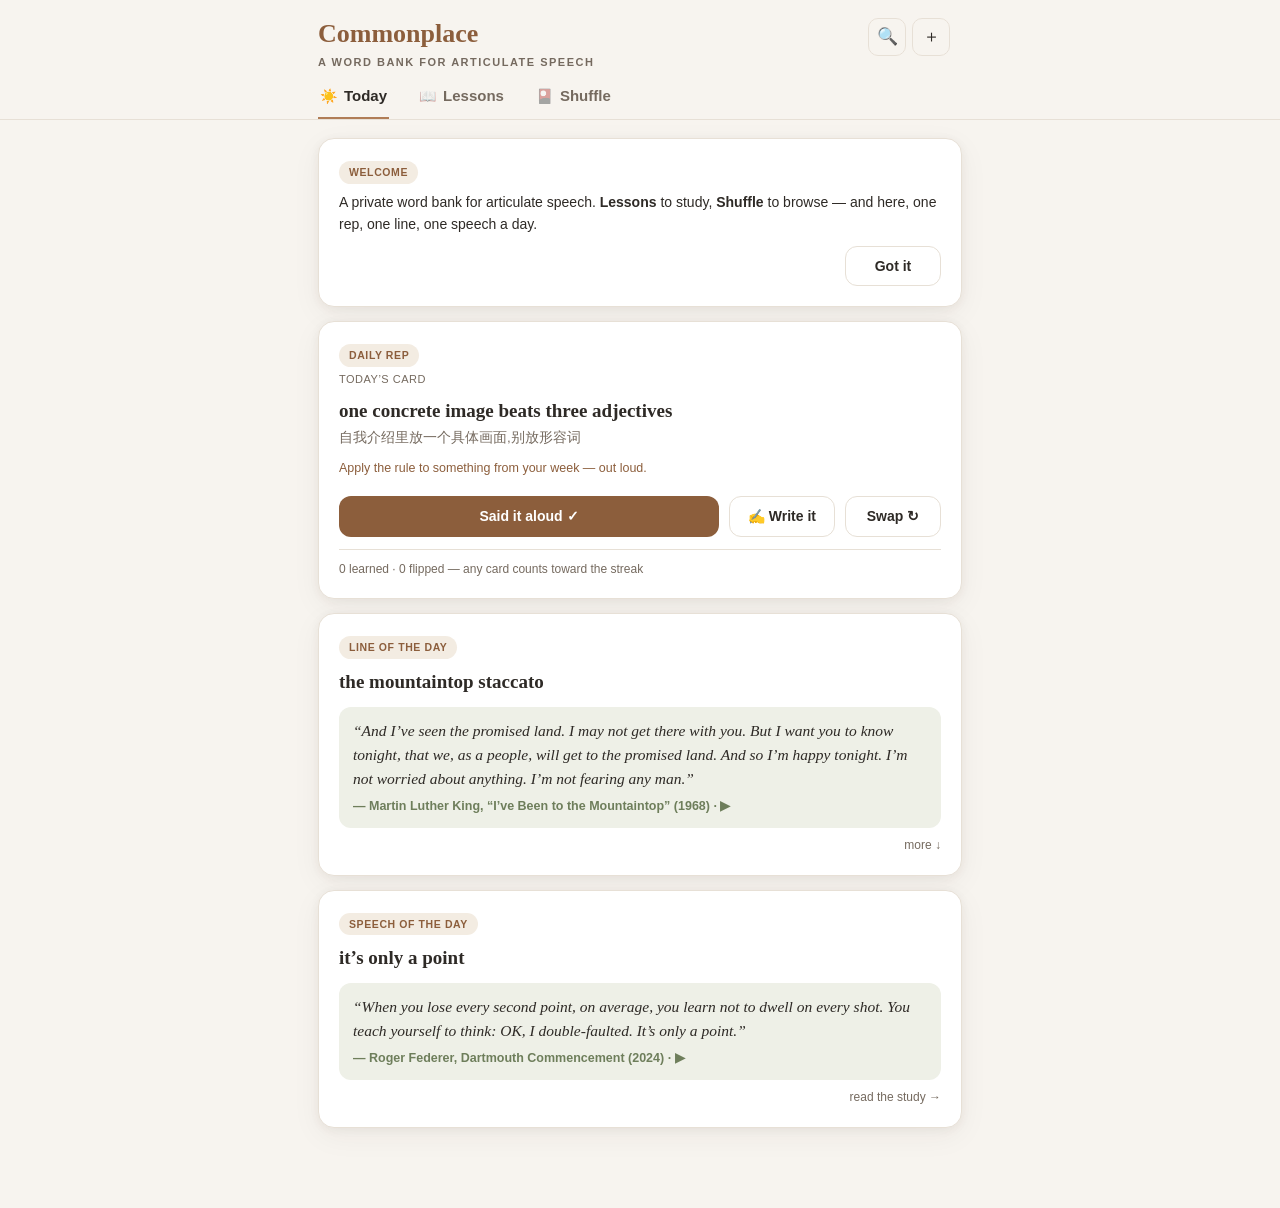
==== commit f4e1769c: "Commonplace: stand-up genre — Bargatze deadpan ladder, Ronny Chieng insider license, Seinfeld how-to" ====
--- a/speak/index.html
+++ b/speak/index.html
@@ -4510,9 +4510,271 @@
    craftzh:"六个词回扣第一句,并把全篇论证重跑一遍:其余都是一家之言,唯独这件事确定无疑。回环本身就是结尾。",
    steal:"End by re-touching your opening line — six words, argument re-run, loop closed."}],
  arc:"Demote your own authority → the seven-word dare → concede then redefine the race → the impossible instruction → permission to not know, escalating by age → knees and living rooms instead of \u201clife\u201d → six words back to the sunscreen.",
- arczh:"先把自己的权威降级(只有防晒有依据);七词祈使句;先承认落后再重定义赛道;给出做不到的指令然后自首;按年龄加码的“许可不知道”;用膝盖和客厅代替“人生”二字;最后六个词回到防晒,合上回环。"}
+ arczh:"先把自己的权威降级(只有防晒有依据);七词祈使句;先承认落后再重定义赛道;给出做不到的指令然后自首;按年龄加码的“许可不知道”;用膝盖和客厅代替“人生”二字;最后六个词回到防晒,合上回环。"},
+{id:"st14",cap:"Eulogize in their language: write the opening line of a tribute — to a person, a project, an era — using the vocabulary the honoree owned.",learn:"悼词与致敬体:如何在最庄重的场合为幽默挣得许可——先用逝者自己的语言开场,再立足够的庄重让引爆有东西可炸,最难的话让逝者亲口说。任何“庄重与真情必须同时在场”的发言都用得上。",
+ bio:"约翰·克里斯,Monty Python 创始成员。1989年,挚友兼创作搭档格雷厄姆·查普曼(《鹦鹉已死》合著者)因癌症去世,年仅48岁。伦敦追思会上,克里斯用两人合写的小品句式开场悼词——并当众完成了查普曼一定会命令他做的事。",
+ speaker:"John Cleese",title:"John Cleese — Chapman\u2019s Eulogy (1989)",sub:"a 5-minute eulogy · 5 beats · 悼词体",
+ hookterm:"anything for him but mindless good taste",hook:"He would never forgive me if I threw away this glorious opportunity to shock you all on his behalf. Anything for him but mindless good taste.",hooksrc:"John Cleese, eulogy for Graham Chapman (1989)",hookurl:"https://youtu.be/CkxCHybM6Ek?t=60",
+ intro:"A eulogy that opens inside the dead man\u2019s own sketch, builds real solemnity, detonates it — and lets the departed give the order.",
+ introzh:"一篇从逝者自己的小品里开场的悼词:先立起真实的庄重,再引爆它——而最出格的那句话,是逝者亲口下的命令。",
+ beats:[
+  {fn:"Eulogize in his language",fnzh:"用他的语言悼他",exact:true,url:"https://youtu.be/CkxCHybM6Ek?t=0",
+   quote:"Graham Chapman, co-author of the \u2018Parrot Sketch,\u2019 is no more. He has ceased to be. Bereft of life, he rests in peace. He\u2019s kicked the bucket, hopped the twig, bit the dust, snuffed it, breathed his last, and gone to meet the great Head of Light Entertainment in the sky.",
+   craft:"The dead-parrot euphemism cascade — their most famous co-written joke — applied to its own co-author. Opening a tribute inside the honoree\u2019s own material is the deepest homage available: it says his work survives him, in the very sentence announcing he is gone.",
+   craftzh:"《鹦鹉已死》的委婉语瀑布——两人最著名的合写段子——用在了合著者自己身上。在逝者自己的作品里开场,是最高级的致敬:宣告他离去的那句话,本身就在证明他的作品还活着。",
+   steal:"Open the tribute inside the honoree\u2019s own material — their words, their format, their running joke."},
+  {fn:"The solemn setup",fnzh:"先立庄重",exact:true,url:"https://youtu.be/CkxCHybM6Ek?t=28",
+   quote:"…how sad it is, that a man of such talent, of such capability for kindness, of such unusual intelligence, should now be so suddenly spirited away at the age of only forty-eight, before he\u2019d achieved many of the things of which he was capable, and before he\u2019d had enough fun.",
+   craft:"A complete, sincere eulogy paragraph — talent, kindness, intelligence, the unfinished life. He builds the full solemn register honestly, because the detonation two sentences away needs something real to detonate.",
+   craftzh:"一段完整、真诚的悼词——才华、善良、智识、未竟的人生。他老老实实把庄重立到位,因为两句之后的引爆,需要真实的东西可炸。",
+   steal:"Earn the joke: build the sincere version at full strength first — the bigger the setup, the safer the detonation."},
+  {fn:"The detonation",fnzh:"引爆",exact:true,url:"https://youtu.be/CkxCHybM6Ek?t=44",
+   quote:"Well, I feel that I should say: nonsense. Good riddance to him, the freeloading bastard, I hope he fries.",
+   craft:"Four flat words of demolition (\u201cnonsense\u201d), then escalation. The shock works because every listener knows it is the opposite of what he feels — stated hatred as the only container big enough for the grief.",
+   craftzh:"四个平淡的字先拆台(“胡说”),然后步步升级。震撼成立,是因为每个听众都知道这与他真实的感受恰恰相反——只有说出口的“嫌弃”,才装得下这份哀恸。",
+   steal:"At maximum solemnity, say the loving opposite — the room hears the grief underneath the insult."},
+  {fn:"License from the dead",fnzh:"逝者授权",exact:true,url:"https://youtu.be/CkxCHybM6Ek?t=57",
+   quote:"The reason I feel I should say this is: he would never forgive me if I didn\u2019t — if I threw away this glorious opportunity to shock you all on his behalf. Anything for him but mindless good taste.",
+   craft:"The justification beat: the transgression is reframed as an obligation to the honoree. \u201cMindless good taste\u201d inverts the values of the room — politeness would be the real betrayal.",
+   craftzh:"辩护拍:出格被重构为对逝者的义务。“无脑的得体”把全场的价值观倒了过来——在这里,礼貌才是真正的背叛。",
+   steal:"Justify the risk as loyalty: \u201che\u2019d never forgive me if I played it safe.\u201d"},
+  {fn:"Let him speak",fnzh:"让他开口",exact:true,url:"https://youtu.be/CkxCHybM6Ek?t=74",
+   quote:"I could hear him whispering in my ear last night as I was writing this: \u2018All right, Cleese. You\u2019re very proud of being the first person ever to say sh*t on British television. If this service is really for me — just for starters — I want you to become the first person ever at a British memorial service to say f**k.\u2019",
+   craft:"The climax is delivered as reported speech: the dead man himself gives the order, in character, with his own comic logic (\u201cjust for starters\u201d). Cleese obeys — and the most transgressive word in the room becomes an act of friendship. The eulogy\u2019s last laugh belongs to Chapman.",
+   craftzh:"高潮用转述完成:逝者亲自下令,带着他自己的喜剧逻辑(“先从这个开始”)。克里斯照办——全场最出格的那个词,成了一个友谊的动作。这篇悼词的最后一个笑声,属于查普曼。",
+   steal:"Give the hardest line to the person being honored — reported speech lets them say what you couldn\u2019t."}],
+ arc:"Open inside his own sketch \u2192 build real solemnity \u2192 detonate it (\u201cnonsense — good riddance\u201d) \u2192 reframe the shock as loyalty \u2192 let the dead man give the final order. Grief carried entirely by comedy, and the room in tears both ways.",
+ arczh:"在他自己的小品里开场;老实立起庄重;四个字引爆;把出格辩护成忠诚;最后让逝者亲自下令。哀恸全程由喜剧运载——全场两种眼泪一起流。"},
+{id:"st15",cap:"Sportscast one of your own charts: write the 30-second present-tense narration — named players, rising action, a finish line.",learn:"数据展示体——你的本行:开场先考全场(观众变成利益相关者)→ 用荒诞基线(黑猩猩)让统计结论过目不忘 → 公平陈述迷思再拆它 → 用体育解说的现在时给图表配音 → 烟花之后落回清醒的方法论论点。任何带图表的报告都偷得动。",
+ bio:"汉斯·罗斯林(1948–2017),瑞典全球健康学教授、Gapminder 创始人。TED 2006:他用自制的动态气泡图把四十年的人口数据讲成了一场足球赛——“数据可视化布道”从此成为一个流派,这场演讲也帮 TED 从一个会议变成了一种现象。",
+ speaker:"Hans Rosling",title:"Hans Rosling — The Best Stats You\u2019ve Ever Seen (TED, 2006)",sub:"a 20-minute data talk · 7 beats · 数据展示体",
+ hookterm:"sportscast the data",hook:"Here we go! Can you see that? It\u2019s China there, moving against better health, improving there. All the green Latin American countries are moving towards smaller families.",hooksrc:"Hans Rosling, TED (2006)",hookurl:"https://youtu.be/hVimVzgtD6w?t=244",
+ intro:"A statistics lecture delivered like a World Cup final: quiz the room, humiliate the priors, then narrate forty years of data in the present tense.",
+ introzh:"一堂用世界杯决赛的方式讲的统计课:先考全场,再羞辱先验,然后用现在时解说四十年的数据。",
+ beats:[
+  {fn:"Quiz the room",fnzh:"先考全场",exact:true,url:"https://youtu.be/hVimVzgtD6w?t=60",
+   quote:"Which country has the highest child mortality of these five pairs? I put them together so that in each pair, one country has twice the child mortality of the other — so the difference is much bigger than the uncertainty of the data.",
+   craft:"He opens a data talk by testing the audience — and pre-empts the methodological objection (twice the mortality, beyond the error margin) inside the quiz itself. Spectators become stakeholders: everyone now has an answer at risk. Same staging as Federer\u2019s 54% — let the room guess wrong first.",
+   craftzh:"数据报告用考试开场——而且把方法论异议(差距两倍,远超误差)预先埋在题目里。观众变成利益相关者:每个人都押了一个答案。与费德勒的54%同一套舞台调度:先让全场猜错。",
+   steal:"Open your data talk with a quiz the room will fail — a guess at risk beats a chart received."},
+  {fn:"The chimpanzee benchmark",fnzh:"黑猩猩基线",exact:true,url:"https://youtu.be/hVimVzgtD6w?t=100",
+   quote:"I have shown that Swedish top students know, statistically, significantly less about the world than the chimpanzees. Because the chimpanzee would score half right.",
+   craft:"The control group is a joke that is also rigorous: random guessing scores 50%, the students scored worse. An absurd benchmark makes \u201cworse than chance\u201d unforgettable — and he extends it to Karolinska professors, so no one in the room is above the finding.",
+   craftzh:"对照组是个笑话,但在方法上无懈可击:随机瞎猜能对一半,高材生比瞎猜还差。荒诞的基线让“低于随机”过目不忘——他随后把矛头指向卡罗林斯卡的教授们,全场没人能置身事外。",
+   steal:"Find the absurd-but-rigorous benchmark: \u201cworse than a coin flip\u201d lands harder than any p-value."},
+  {fn:"Name the real enemy",fnzh:"点名真敌",exact:true,url:"https://youtu.be/hVimVzgtD6w?t=120",
+   quote:"The problem for me was not ignorance; it was preconceived ideas.",
+   craft:"One sentence pivots the whole talk: the deficit isn\u2019t missing knowledge (fixable with facts) but wrong knowledge (needs demolition). Every chart after this line is aimed at a named target.",
+   craftzh:"一句话调转全篇:缺的不是知识(补事实就行),而是错的知识(需要拆除)。这句之后的每一张图,都有了明确的靶子。",
+   steal:"Diagnose in one line what the room has WRONG, not what it lacks — then aim every slide at it."},
+  {fn:"Voice the myth fairly",fnzh:"公平说出迷思",exact:true,url:"https://youtu.be/hVimVzgtD6w?t=172",
+   quote:"They said: the world is still \u2018we\u2019 and \u2018them.\u2019 And \u2018we\u2019 is the Western world, and \u2018them\u2019 is the Third World.",
+   craft:"Before demolishing the students\u2019 worldview he states it in their own words, without mockery — concede-then-relocate at the scale of a whole talk. The audience recognizes their own mental map just before he animates it out of existence.",
+   craftzh:"拆除学生的世界观之前,他先用学生自己的话把它公平说了一遍,不带嘲讽——这是“先让一寸再移战场”放大到全篇的版本。观众刚认出自己的心智地图,下一拍它就被动画抹掉了。",
+   steal:"State the belief you\u2019re about to demolish in its holders\u2019 own words — fairly, or the demolition won\u2019t transfer."},
+  {fn:"Sportscast the data",fnzh:"数据解说",exact:true,url:"https://youtu.be/hVimVzgtD6w?t=244",
+   quote:"Here we go! Can you see that? It\u2019s China there, moving against better health, improving there! The green Latin American countries are moving towards smaller families — and the yellow ones here, the Arabic countries…",
+   craft:"The signature move: forty years of UN statistics narrated in the present tense, with named players, directional verbs, and rising pitch — a chart called like a football match. Data acquires plot, and plot is what rooms remember.",
+   craftzh:"招牌动作:四十年的联合国统计,用现在时解说——有点名的选手、有方向感的动词、不断上扬的语调,像解说一场足球赛。数据有了剧情,而剧情才是房间能记住的东西。",
+   steal:"Narrate your chart in the present tense with named players — \u201chere we go, watch China move\u201d — not \u201cas shown in Figure 2.\u201d"},
+  {gap:"— the animation runs on: Bangladesh\u2019s \u201cmiracle\u201d of the 80s, the HIV catastrophe pulling Africa down, the whole world converging toward long lives and small families; then income distributions, and Africa split into quintiles —",
+   fn:"The sober thesis",fnzh:"清醒论点",exact:true,url:"https://youtu.be/hVimVzgtD6w?t=878",
+   quote:"The improvement of the world must be highly contextualized. It\u2019s not relevant to have it on a regional level — we must be much more detailed.",
+   craft:"After the fireworks, the methodological point the fireworks were for: averages mislead, split the bubbles. The entertainment bought attention; this beat spends it on the actual claim.",
+   craftzh:"烟花放完,才亮出烟花存在的目的:平均数骗人,把气泡拆开看。前面的娱乐买来了注意力,这一拍把注意力花在真正的论点上。",
+   steal:"Spend the attention your showmanship buys on ONE sober methodological claim — fireworks first, thesis after."},
+  {fn:"Free the data",fnzh:"放数据自由",exact:true,url:"https://youtu.be/hVimVzgtD6w?t=1014",
+   quote:"The publicly funded data is down here — and we would like flowers to grow out on the net. This is hypothesis-generating.",
+   craft:"The close is a call whose first beneficiary is the room itself (researchers, funders), and he disarms the statisticians\u2019 objection by naming his tool\u2019s honest limit: hypothesis-generating, not hypothesis-testing. Precision about your method\u2019s limits is what lets showmanship keep its credibility.",
+   craftzh:"收尾的号召,第一受益人就是在场的人(研究者、出资人);他还抢先接下统计学家的反对,给自己的工具标明诚实的边界:生成假设,不是检验假设。对方法边界的精确,才是表演不失信誉的原因。",
+   steal:"Close by naming your own method\u2019s honest limit — \u201chypothesis-generating\u201d — the concession that buys everything else credibility."}],
+ arc:"Quiz the room \u2192 chimpanzee benchmark \u2192 \u201cnot ignorance — preconceived ideas\u201d \u2192 voice the myth fairly \u2192 sportscast forty years of bubbles \u2192 the sober contextualization thesis \u2192 free the data. A statistics lecture with a plot.",
+ arczh:"先考全场;黑猩猩当基线;“不是无知,是成见”;公平说出迷思再抹掉它;用足球解说的嗓子讲四十年数据;烟花之后落回“必须拆开看”的清醒论点;最后号召放数据自由。一堂有剧情的统计课。"},
+{id:"st16",cap:"Answer a \u2018why\u2019 from your field at two depths — one sentence for a colleague, one for a neighbor — and mark where you\u2019d refuse a false analogy.",learn:"访谈与答疑体:被问“为什么”时大师的答法——先拆问题本身(对方能接受什么样的答案)→ 点名解释所在的框架 → 按听众调深度 → 宁可不解释,也不给一个错误的比喻 → 最高级的收尾是诚实的“我没法再往下讲了”。这就是 Q&A 与课堂的日常语域。",
+ bio:"理查德·费曼(1918–1988),诺贝尔物理学家、传奇教师。1983年BBC《Fun to Imagine》系列:他坐在自家沙发上被问“磁铁为什么相斥”——他先拒绝了这个问题本身,然后给出了也许是电视史上最诚实的一段“解释论”。",
+ speaker:"Richard Feynman",title:"Richard Feynman — Why Do Magnets Repel? (BBC, 1983)",sub:"a 7-minute interview answer · 6 beats · 访谈体",
+ hookterm:"I would be cheating you",hook:"If we said the magnets attract as if they were connected by rubber bands, I would be cheating you — because they\u2019re not connected by rubber bands.",hooksrc:"Richard Feynman, Fun to Imagine (BBC, 1983)",hookurl:"https://youtu.be/Q1lL-hXO27Q?t=355",
+ intro:"Asked a simple why, he first takes the question apart — then shows what honest explanation looks like when the honest answer is \u2018I can\u2019t go deeper.\u2019",
+ introzh:"被问了一个简单的“为什么”,他先把问题本身拆开——然后示范:当诚实的答案是“我讲不下去了”时,诚实的解释长什么样。",
+ beats:[
+  {fn:"Take the question apart",fnzh:"先拆问题",exact:true,url:"https://youtu.be/Q1lL-hXO27Q?t=35",
+   quote:"I think that\u2019s a perfectly reasonable question. But when you ask why something happens — how does a person answer why something happens?",
+   craft:"He validates the question, then interrogates it: what counts as an answer here? Before explaining anything, he examines what kind of explanation the asker can receive — the move that separates teaching from reciting. (The Q&A cousin: \u201clet me make sure I understand what you\u2019re asking.\u201d)",
+   craftzh:"先肯定问题,再审问问题:在这里,什么才算“回答”?解释任何东西之前,先检查对方能接收哪种解释——这是“教”与“背”的分界。(它的 Q&A 亲戚:先复述再作答。)",
+   steal:"Before answering a hard why, ask aloud: \u201cwhat would count as an answer here?\u201d"},
+  {gap:"— the aunt-in-the-hospital chain: why is she in the hospital? because she slipped on the ice; why the ice?… every \u2018why\u2019 opens onto another —",
+   fn:"Name the framework",fnzh:"点名框架",exact:true,url:"https://youtu.be/Q1lL-hXO27Q?t=88",
+   quote:"When you explain a why, you have to be in some framework that you allow something to be true. Otherwise you\u2019re perpetually asking why.",
+   craft:"The rule of all explanation, stated in one sentence: agree on what may be assumed, or the regress never ends. In a seminar this is \u201cgranting the premise for the sake of the answer\u201d — made explicit instead of silent.",
+   craftzh:"一句话说尽解释的规则:先商定什么可以视为“成立”,否则追问无限倒退。在研讨会里这叫“为了作答而先让渡前提”——他把这层默契说了出来。",
+   steal:"Set the floor before answering: \u201cif we take X as given, here\u2019s the answer; if you want to question X, that\u2019s a longer — and better — conversation.\u201d"},
+  {fn:"The depth dial",fnzh:"深度旋钮",exact:true,url:"https://youtu.be/Q1lL-hXO27Q?t=133",
+   quote:"Why did she slip on the ice? Well, ice is slippery — everybody knows that, no problem. But then: why is ice slippery? That\u2019s kind of curious… You could either say, \u2018I\u2019m satisfied,\u2019 or you could go on.",
+   craft:"Every why has levels, and \u201cice is slippery\u201d is a legitimate stopping point — for some audiences. The explainer\u2019s craft is not knowing the deepest level; it\u2019s choosing the level, out loud, with the listener.",
+   craftzh:"每个“为什么”都分层,“冰是滑的”对某些听众就是合法的终点。解释者的功夫不在于知道最深那层,而在于当着听众的面,和对方一起选层。",
+   steal:"Offer the stopping point explicitly: \u201cthat may satisfy you — or we can go one level down.\u201d"},
+  {fn:"Audience sets the level",fnzh:"听众定深度",exact:true,url:"https://youtu.be/Q1lL-hXO27Q?t=225",
+   quote:"When you ask why two magnets repel, there are many different levels. It depends on whether you\u2019re a student of physics, or an ordinary person who doesn\u2019t know anything.",
+   craft:"The same question deserves different true answers for different askers — depth is a property of the exchange, not the topic. Said without condescension: the \u2018ordinary person\u2019 gets a different door into the same house.",
+   craftzh:"同一个问题,对不同的提问者应有不同的、都真实的答案——深度属于这场对话,不属于话题本身。说得毫无居高临下:普通人得到的是进同一座房子的另一扇门。",
+   steal:"Ask back before you answer: \u201chow deep do you want this — the two-sentence version or the whiteboard version?\u201d"},
+  {fn:"Refuse the false analogy",fnzh:"拒绝假比喻",exact:true,url:"https://youtu.be/Q1lL-hXO27Q?t=355",
+   quote:"If we said the magnets attract as if they were connected by rubber bands, I would be cheating you — because they\u2019re not connected by rubber bands.",
+   craft:"The integrity beat: a comforting analogy that is wrong is worse than no analogy, because the listener walks away owning a falsehood. \u201cCheating you\u201d frames a bad simile as an ethical failure, not a stylistic one — the exact opposite of the how-to-sound-smart instinct.",
+   craftzh:"操守拍:一个让人舒服但错误的比喻,比没有比喻更糟——听者会带着一个谬误安心离场。“骗你”把烂比喻定性为伦理问题而非文风问题,与“怎么显得聪明”的本能恰好相反。",
+   steal:"When the easy analogy is false, refuse it out loud: \u201cI could give you a picture here, but it would be cheating.\u201d"},
+  {fn:"The honest floor",fnzh:"诚实的底",exact:true,url:"https://youtu.be/Q1lL-hXO27Q?t=424",
+   quote:"But I really can\u2019t do a good job — any job — of explaining magnetic force in terms of something else you\u2019re more familiar with, because I don\u2019t understand it in terms of anything else that you\u2019re more familiar with.",
+   craft:"The Nobel laureate\u2019s final answer is a refusal, delivered twice for emphasis (\u201ca good job — any job\u201d) and grounded in his own limits, not the asker\u2019s. Rule 7 at its ceiling: the admission of limitation IS the most articulate available answer — and the whole seven minutes earned it.",
+   craftzh:"诺奖得主的最终答案是一次拒绝,还特意说了两遍(“讲好——哪怕讲”),而且把界限归于自己而非提问者。这是军规第七条的天花板:承认局限本身就是最有口才的回答——而前面七分钟为这句话挣足了资格。",
+   steal:"Let \u201cI can\u2019t take it deeper than this\u201d be a destination, not a surrender — arrive at it, don\u2019t hide behind it."}],
+ arc:"Validate the question, then take it apart \u2192 name the framework all explanation needs \u2192 show the depth dial (ice) \u2192 let the audience set the level \u2192 refuse the comfortable false analogy \u2192 land on the honest floor. An answer that never answers — and teaches more than any answer would.",
+ arczh:"先肯定问题,再拆开它;点名一切解释都需要的框架;用“冰为什么滑”演示深度旋钮;让听众定深度;拒绝那个舒服但错误的比喻;最后落在诚实的底上。一个始终没有“回答”的回答——教的东西比任何答案都多。"},
+{id:"st17",cap:"Pick a persona your room would recognize — a founder, a referee, your field\u2019s classic author — and rewrite three lines of your next thank-you in their voice.",learn:"领奖与致谢的机智体:90秒的模板——先一句话把全部荣誉转交出去 → 宣布一个“扮演前提” → 全程入戏(时代语汇+曲笔)→ 把必答的致谢名单变成每人一句的喜剧 → 让戏中的视角评论现场收尾。任何“必须致谢一串人”的场合(答辩、获奖、退休致辞)都可照抄骨架。",
+ bio:"艾玛·汤普森,1996年金球奖最佳编剧(《理智与情感》)。她没有念致谢名单,而是当场朗读“简·奥斯汀的日记”:以奥斯汀之眼记这场好莱坞晚会。九十秒,成为领奖词的教科书;她也因此成为奥斯卡史上唯一同时拿过表演奖和编剧奖的人。",
+ speaker:"Emma Thompson",title:"Emma Thompson — Jane Austen\u2019s Diary (Golden Globes, 1996)",sub:"a 90-second acceptance · 5 beats · 领奖体",
+ hookterm:"how she would react to an evening like this",hook:"It occurred to me to wonder how she would react to an evening like this. This is what I came up with.",hooksrc:"Emma Thompson, Golden Globes acceptance (1996)",hookurl:"https://youtu.be/4Pun3jaMVJk?t=116",
+ intro:"Ninety seconds, one conceit: the obligatory thank-you list performed as Jane Austen\u2019s diary — gratitude, roast, and craft in a single costume.",
+ introzh:"九十秒,一个妙想:把不得不念的致谢名单,演成简·奥斯汀的日记——感谢、吐槽与手艺,穿同一件戏服。",
+ beats:[
+  {fn:"Route the credit",fnzh:"转交荣誉",exact:true,url:"https://youtu.be/4Pun3jaMVJk?t=101",
+   quote:"I don\u2019t wish to burden you with my debts, which are heavy and numerous — but I think everybody involved in the making of this film knows that we owe all our pride and all our joy to the genius of Jane Austen.",
+   craft:"The fastest gracious move in the genre: one sentence, all credit routed to someone who cannot be standing there. \u201cMy debts, heavy and numerous\u201d is already slipping into period diction — the costume is going on mid-sentence.",
+   craftzh:"这个文体里最快的得体动作:一句话,把全部荣誉转交给一个不可能在场的人。“我的债务,沉重而繁多”已经开始滑入时代语体——戏服在句子中途就穿上了。",
+   steal:"First sentence: route ALL the credit somewhere upstream — the room trusts a winner who starts by paying debts."},
+  {fn:"The premise handoff",fnzh:"交出前提",exact:true,url:"https://youtu.be/4Pun3jaMVJk?t=116",
+   quote:"It occurred to me to wonder how she would react to an evening like this. This is what I came up with.",
+   craft:"Two plain sentences hand the room the conceit and the contract: what follows is a performance, judged as one. Announcing the frame buys the license — the same permission-purchase as Ford\u2019s self-roast, achieved structurally instead of by joke.",
+   craftzh:"两句平淡的话,把“扮演前提”和观演契约一起交给全场:接下来是一场表演,请按表演评判。宣布框架买来了许可——与福特的自嘲买许可同功,只是用结构而非笑话完成。",
+   steal:"Hand over the premise in one flat sentence — \u201cI wondered how X would see this; here\u2019s what I came up with\u201d — and the room signs the contract."},
+  {fn:"Commit to the voice",fnzh:"入戏到底",exact:true,url:"https://youtu.be/4Pun3jaMVJk?t=127",
+   quote:"Four a.m. Having just returned from an evening at the Golden Spheres, which, despite the inconveniences of heat, noise and overcrowding, was not without its pleasures. Thankfully, there were no dogs and no children.",
+   craft:"Full Austen: period diction (\u201cGolden Spheres\u201d), the double-negative litotes (\u201cnot without its pleasures\u201d), the prim non-sequitur about dogs and children. Commitment is the craft — a half-worn costume reads as embarrassment; a fully-worn one reads as mastery.",
+   craftzh:"全套奥斯汀:时代化的名词(“金球”译成“金色天体”)、双重否定的曲笔(“并非没有乐趣”)、一本正经的跳跃(幸而没有狗和小孩)。入戏的彻底程度就是手艺——戏服穿一半是尴尬,穿到底是功力。",
+   steal:"If you borrow a voice, wear it fully — period words, its sentence shapes, its priorities — for the whole bit, not one line."},
+  {fn:"The list becomes comedy",fnzh:"名单变喜剧",exact:true,url:"https://youtu.be/4Pun3jaMVJk?t=152",
+   quote:"Miss Lindsay Doran, of Mirage — wherever that might be… Mr. Ang Lee, of foreign extraction, who most unexpectedly appeared to understand me better than I understand myself… Mr. Mark Canton, an energetic person with a ready smile who, as I understand it, owes me a great deal of money.",
+   craft:"The obligatory credits, each given one Austen-voiced epithet — gratitude and roast in the same clause. The conceit converts the genre\u2019s deadest stretch (the name list) into its funniest, and each named person receives something better than thanks: a characterization.",
+   craftzh:"必须致谢的名单,每人分到一句奥斯汀腔的“考语”——感谢与吐槽同栖一个从句。这个妙想把该文体最死的一段(念名单)变成最活的一段;每个被点名的人得到的比感谢更好:一句人物白描。",
+   steal:"Give each thank-you ONE characterizing clause in the borrowed voice — a portrait outlives a thanks."},
+  {fn:"The frame pays off",fnzh:"戏中收尾",exact:true,url:"https://youtu.be/4Pun3jaMVJk?t=221",
+   quote:"The lateness of the hour is due, therefore, not to the dance, but to the waiting in a long line for a horseless carriage of unconscionable size. There is little to date the modern world has done for transport.",
+   craft:"The conceit lands its own punchline on the present: the limo line, seen through 1811 eyes. Ending inside the frame — rather than stepping out to say \u201canyway, thanks again\u201d — is what makes the whole bit read as designed. (A postscript knifes the rival adaptation: \u2018the hoyden Emily Tomkinson… nefarious creature.\u2019)",
+   craftzh:"妙想在“当下”落下自己的笑点:排队等加长轿车,用1811年的眼睛看。收尾不出戏(而不是跳出来再说一句“总之谢谢”),整段表演才显得是设计出来的。(附言还顺手刀了竞品改编:“那个野丫头……歹毒的造物。”)",
+   steal:"End inside the frame — let the borrowed eyes deliver the last joke about tonight\u2019s room."}],
+ arc:"Route all credit to Austen \u2192 hand over the conceit in two flat sentences \u2192 wear the voice fully \u2192 the thank-you list becomes five portraits \u2192 the frame lands its own punchline on the limo line. Ninety seconds, zero wasted moves.",
+ arczh:"先把全部荣誉转给奥斯汀;两句平话交出扮演前提;戏服穿到底;致谢名单变成五幅人物白描;最后让1811年的眼睛评论今晚的加长轿车。九十秒,没有一个多余的动作。"},
+{id:"st18",cap:"Play one dumb thing from your week completely straight: write the premise sentence in full deadpan — no wink, no apology.",learn:"冷面脱口秀——幽默风险梯的最底层,教授能安全偷的一档:蠢前提用完全正经的口吻讲、假精确的荒诞算术、姿态永远向下、统计急转、把日常烦恼读成阴谋。全程零脏话零攻击,失手也只是显得可爱。",
+ bio:"内特·巴加齐,田纳西人,“干净喜剧之王”:零脏话、零政治、全场最慢的语速,2024年主持SNL五十周年。素材只有三样:他自己有多笨、他的婚姻、他的女儿——《大西洋月刊》称他为“美国最放心的笑声”。",
+ speaker:"Nate Bargatze",title:"Nate Bargatze — The Deadpan Ladder (Netflix sets)",sub:"stand-up specimens · 5 beats · 冷面脱口秀",
+ hookterm:"90% of them are dumb",hook:"Marriage fights are great, because they\u2019re all very dumb. I would say 90% of them are dumb. 10%, the cops show up.",hooksrc:"Nate Bargatze, Netflix (compilation)",hookurl:"https://youtu.be/pGUhBzSgOxw?t=408",
+ intro:"The safest register in comedy: trivial problems treated with total seriousness, fake precision, and a narrator who is never the hero.",
+ introzh:"喜剧里最安全的语域:琐事用全副正经对待,精确得离谱的数字,以及一个永远不当英雄的叙事者。",
+ beats:[
+  {fn:"The dumb premise, played straight",fnzh:"蠢前提正经讲",exact:true,url:"https://youtu.be/pGUhBzSgOxw?t=2",
+   quote:"If I buy a ticket through Delta\u2019s system, my name in their system is Nathan. And on my license, my name is Nathanael. I do not remember making this decision. It\u2019s a big deal — you can\u2019t just change it. I\u2019ve tried.",
+   craft:"A clerical nothing narrated with the gravity of a legal crisis. Deadpan\u2019s engine is the gap between the stakes (zero) and the tone (maximum) — and he never acknowledges the gap. \u201cI do not remember making this decision\u201d also makes his own incompetence the suspect.",
+   craftzh:"一件文书级的小事,用法律危机的分量叙述。冷面的引擎就是“事有多小”与“腔有多重”之间的落差——而他从头到尾不承认这个落差存在。“我不记得自己做过这个决定”还顺手把嫌疑人定成了自己。",
+   steal:"Pick a zero-stakes annoyance and brief it like a crisis — never wink; the gap does the comedy."},
+  {fn:"Comedy math",fnzh:"荒诞算术",exact:true,url:"https://youtu.be/pGUhBzSgOxw?t=133",
+   quote:"I\u2019ll give you that those names don\u2019t match. But what I think is gonna help a ton is the picture on the ID. With 70% of that name matching, and 100% face — it\u2019s 170%. I think I\u2019ll get through.",
+   craft:"Fake precision as punchline: the confident wrong arithmetic, delivered in the tone of a man showing his work. For an academic audience this is the most stealable move on the ladder — numbers misused earnestly are funnier than any swear word.",
+   craftzh:"假精确当笑点:错得笃定的算术,用“我给你看演算过程”的口吻交卷。对学术听众,这是整架梯子上最好偷的一招——一本正经地用错数字,比任何脏话都好笑。",
+   steal:"Do the math wrong with full confidence — \u201c70% name plus 100% face is 170%\u201d — earnest misuse of your own tools."},
+  {fn:"Status down, always",fnzh:"姿态永远向下",exact:true,url:"https://youtu.be/pGUhBzSgOxw?t=142",
+   quote:"So my wife and I, we met at Applebee\u2019s. It\u2019s before I ever started comedy. I was a host, and she was a server.",
+   craft:"Even the meet-cute is status-lowering: chain restaurant, and she outranked him. Bargatze is never the hero of a single story he tells — the audience\u2019s permission to laugh AT him is bought by his refusal to ever be above them.",
+   craftzh:"连定情故事都在降自己的身位:连锁餐厅,而且她职级比他高。巴加齐讲的每一个故事里自己都不是英雄——观众敢放心笑他,是因为他从不站在观众上方。",
+   steal:"In your own stories, take the lower rank in the room — the laugh needs you below the audience, not above."},
+  {fn:"The statistic swerve",fnzh:"统计急转",exact:true,url:"https://youtu.be/pGUhBzSgOxw?t=408",
+   quote:"Marriage fights are great, because they\u2019re all very dumb. I would say 90% of them are dumb. 10%, the cops show up. We got in a fight once over chocolate milk. We didn\u2019t talk for 24 hours.",
+   craft:"A fake statistic set up as filler — then the remainder swerves somewhere darker, stated just as flatly, and he drives past it without slowing. The swerve works BECAUSE the delivery never changes: the tone contract holds while the content breaks it.",
+   craftzh:"一个凑数的假统计立好——余下的那一成突然拐进更黑的地方,语气却一点不变,说完就开过去了。急转能成立,恰恰因为语调契约没破:内容越界了,腔调稳如初。",
+   steal:"Split a fake statistic, put the dark part in the remainder, and drive past it deadpan — \u201c90% dumb; 10%, the cops show up.\u201d"},
+  {fn:"The conspiracy read",fnzh:"阴谋论读法",exact:true,url:"https://youtu.be/pGUhBzSgOxw?t=762",
+   quote:"We\u2019ve been together 20 years — she\u2019s never said \u2018one fell swoop.\u2019 And it felt like someone that day told her, \u2018Hey, you should start using one fell swoop more.\u2019 And she goes, \u2018I\u2019m about to call my husband.\u2019 He goes, \u2018Perfect. Use it 40 to 50 times on him.\u2019",
+   craft:"A mundane annoyance explained as an organized plot, complete with an invented handler and dosage instructions (\u201c40 to 50 times\u201d). The escalation is all in the specificity — conspiracy plus precise numbers is a self-assembling joke.",
+   craftzh:"一件日常小烦恼被解读成有组织的阴谋,还配了虚构的接头人和剂量说明(“对他用四五十次”)。升级全靠具体性——阴谋论一旦配上精确数字,笑话自己就组装完成了。",
+   steal:"Explain a mundane annoyance as a plot against you — invent the handler, specify the dosage."}],
+ arc:"A clerical error briefed as a crisis \u2192 confident wrong arithmetic \u2192 the narrator takes the lower rank \u2192 a statistic swerves dark without changing tone \u2192 a phrase becomes a conspiracy with dosage instructions. Zero profanity, zero targets but himself — the bottom rung of the risk ladder, and the safest laughs in the building.",
+ arczh:"文书错误当危机简报;错得笃定的算术;叙事者永远站低位;统计数字面不改色地拐进黑处;一个短语升级成带剂量说明的阴谋。零脏话、除自己外零靶子——风险梯的最底层,也是全场最安全的笑声。"},
+{id:"st19",cap:"Write your own insider line: one truth about your community — academics, immigrants, your field — that only a member could say out loud. Cynical surface, real insight underneath.",learn:"身份梗脱口秀:局内人执照的用法——只有你能拿自己的群体开刀,而且刀口下面必须藏一条真实的社会学洞察(移民家庭的“一代翻盘”经济学)。这是你自己的可迁移安全区:中国教授在美国讲台上的自嘲素材,执照在你手里,别人碰不得。",
+ bio:"钱信伊(Ronny Chieng),马来西亚华裔,《每日秀》记者,多个 Netflix 专场。招牌是用全场最凶的节奏讲亚裔家庭的真话——律师训练出来的论证密度,加上局内人才有的开刀执照。",
+ speaker:"Ronny Chieng",title:"Ronny Chieng — Why Chinese People Love Money (Netflix)",sub:"a 5-minute bit · 4 beats · 身份梗",
+ hookterm:"the unfortunate by-product",hook:"Helping people is, like, the unfortunate by-product of becoming a healthcare professional.",hooksrc:"Ronny Chieng, Netflix",hookurl:"https://youtu.be/O_KpLrHCAx0?t=50",
+ intro:"Insider license at full power: the cynical joke about Asian parents that is secretly a sociology lecture on immigrant economics.",
+ introzh:"局内人执照的满功率示范:一个关于亚裔父母的犬儒笑话,底下藏着一堂移民经济学的社会学课。",
+ beats:[
+  {fn:"The inverted definition",fnzh:"倒置定义",exact:true,url:"https://youtu.be/O_KpLrHCAx0?t=50",
+   quote:"Helping people is, like, the unfortunate by-product of becoming a healthcare professional.",
+   craft:"A noble thing defined by its cynical inversion — the entire worldview loaded into one noun phrase (\u201cunfortunate by-product\u201d). The shock IS the joke, and the precision of \u201cby-product\u201d is what makes it land as wit instead of edge.",
+   craftzh:"高尚的事物用它的犬儒倒像来定义——整套世界观装进一个名词短语(“不幸的副产品”)。震惊本身就是笑点;而 by-product 这个词的精确,是它落成机智而非恶毒的原因。",
+   steal:"Define the noble thing by its cynical inversion — one precise noun phrase, no elaboration."},
+  {fn:"Say the quiet part",fnzh:"说出潜台词",exact:true,url:"https://youtu.be/O_KpLrHCAx0?t=58",
+   quote:"Well, whatever — get it out of the way. But don\u2019t let it get in the way of what this is really about: it\u2019s about the money and the prestige.",
+   craft:"He voices, in the parents\u2019 own imagined voice, what the culture believes but never says aloud. Ventriloquism is the safety mechanism: the cynicism belongs to the character, the accuracy belongs to him.",
+   craftzh:"他用父母的口吻,说出这个文化深信却从不说出口的话。腹语术就是安全阀:犬儒归角色,精准归他自己。",
+   steal:"Put the unsayable truth in a character\u2019s mouth — quote your community\u2019s inner voice, don\u2019t editorialize it."},
+  {fn:"The turn to truth",fnzh:"转向真话",exact:true,url:"https://youtu.be/O_KpLrHCAx0?t=73",
+   quote:"Because if you\u2019re a first-generation immigrant, your children becoming doctors is the quickest way you can turn it around in one generation. Instant credibility, instant respectability, instant money. You flip the clan narrative around.",
+   craft:"Under the cynical joke, a real analysis surfaces: the doctor obsession as rational one-generation mobility strategy. The laugh built the trust; this beat spends it on an actual argument — comedy as the delivery vehicle for sociology.",
+   craftzh:"犬儒笑话的底下浮出真分析:执迷于当医生,是理性的“一代翻盘”流动策略。前面的笑声攒下了信任,这一拍把信任花在一个真论点上——喜剧只是社会学的运载工具。",
+   steal:"Cash the laugh on a real argument: after two jokes, land the sociological sentence they\u2019ll quote sober."},
+  {fn:"Borrow the anthem",fnzh:"借来的国歌",exact:true,url:"https://youtu.be/O_KpLrHCAx0?t=78",
+   quote:"Boom! Started from the bottom, now we here.",
+   craft:"The punchline is a code-switch: Drake\u2019s anthem delivered as Asian-family sociology. Two registers collide in six words, and the collision is the laugh — plus a quiet thesis: immigrant ambition IS hip-hop ambition, same climb, different soundtrack.",
+   craftzh:"笑点是一次语域切换:Drake 的歌词,当成亚裔家庭社会学来引用。两个语域在六个词里相撞,相撞本身就是笑声——底下还压着一条安静的论点:移民的野心就是嘻哈的野心,同一场攀爬,不同的配乐。",
+   steal:"End on a register collision: quote the anthem of one culture as the sociology of another."}],
+ arc:"Define nobility by its cynical inversion \u2192 let the parents\u2019 inner voice say the quiet part \u2192 cash the laughter on a real one-generation mobility argument \u2192 close on a six-word register collision. Insider license, spent precisely.",
+ arczh:"用犬儒倒像定义高尚;让父母的内心独白说出潜台词;把笑声兑换成一个真实的“一代翻盘”论点;最后用六个词的语域相撞收尾。局内人执照,分毫不浪费。"},
+{id:"st20",cap:"Take one sentence you\u2019ll say this week — a title, an opening, an ask — and Seinfeld it: count the load-bearing words, shave two syllables, move the strongest word to the end.",learn:"笑话的写法(元手艺):顶级从业者当众拆解自己的作品——为“毫无意义”的段子工作两年、逐词清点“笑词密度”、把观众的笑声当诊断仪、按音节削词像写歌、最大的笑必须放最后。不是让你当谐星,是把“一句话怎么磨到位”的全部工序摊开——对论文标题、演讲开场和收尾同样成立。",
+ bio:"杰瑞·宋飞,史上最成功的单口喜剧演员之一。《纽约时报》2012年的这支访谈里,他拆解自己的 Pop-Tart 段子:两年,逐音节打磨一件“毫无意义”的事。他的美学信条:“在我的世界里,越是感觉不对的事,越是对的。”",
+ speaker:"Jerry Seinfeld",title:"Jerry Seinfeld — How to Write a Joke (NYT, 2012)",sub:"a craft dissection · 6 beats · 元手艺",
+ hookterm:"they can\u2019t go stale, because they were never fresh",hook:"Why two? One\u2019s not enough, three is too many. And they can\u2019t go stale, because they were never fresh.",hooksrc:"Jerry Seinfeld, The New York Times (2012)",hookurl:"https://youtu.be/itWxXyCfW5s?t=250",
+ intro:"A master shows his bench: two years on a Pop-Tart bit, funny-word counts, laughs read as instrument data, syllables shaved like songwriting.",
+ introzh:"大师打开自己的工作台:一个 Pop-Tart 段子磨两年,逐词数笑词,把笑声当仪表读数,像写歌一样削音节。",
+ beats:[
+  {fn:"Two years on nothing",fnzh:"两年磨一件小事",exact:true,url:"https://youtu.be/itWxXyCfW5s?t=3",
+   quote:"I\u2019ve probably been working on this for two years. It\u2019s a long time to spend on something that means absolutely nothing. But that\u2019s what I do.",
+   craft:"The craft confession that reframes everything after it: professionalism IS a deranged effort-to-triviality ratio, owned without apology. \u201cBut that\u2019s what I do\u201d is a complete artistic credo in five words.",
+   craftzh:"一句改写全篇的手艺自白:所谓专业,就是投入与琐碎之间那个不成比例的比值,并且毫不道歉地认领它。“但这就是我干的事”——五个词,一整份艺术信条。",
+   steal:"Own the ratio: \u201ctwo years on something that means nothing — that\u2019s the job.\u201d Craft pride needs no apology."},
+  {fn:"Count the funny words",fnzh:"数出笑词",exact:true,url:"https://youtu.be/itWxXyCfW5s?t=138",
+   quote:"\u2018We were like chimps in the dirt, playing with sticks.\u2019 What makes that joke is: you\u2019ve got chimps, dirt, playing, and sticks — in seven words, four of them are funny.",
+   craft:"Word-level engineering, stated as arithmetic: funny-word density per clause. He audits his own sentence the way an economist audits a regression — every word either carries load or gets cut.",
+   craftzh:"词一级的工程学,用算术说出来:每个从句的笑词密度。他审计自己的句子,就像计量经济学家审计回归——每个词要么承重,要么删掉。",
+   steal:"Audit your key sentence by load-bearing words — count them; if fewer than half carry weight, rewrite."},
+  {fn:"The laugh as signal",fnzh:"笑声当信号",exact:true,url:"https://youtu.be/itWxXyCfW5s?t=176",
+   quote:"\u2018In the midst of that darkness and hopelessness, the Kellogg\u2019s Pop-Tart appears.\u2019 And they always laugh there — because that indicates: oh, he\u2019s telling us a story.",
+   craft:"Laughs read as instrument data: this one isn\u2019t \u201cthat was funny\u201d but \u201cwe understand the frame now.\u201d He distinguishes laugh TYPES — comprehension laughs, relief laughs, payoff laughs — the way a speaker should read nods in a seminar.",
+   craftzh:"把笑声当仪表读数:这一声笑的意思不是“好笑”,而是“我们看懂结构了”。他区分笑声的种类——理解的笑、松弛的笑、兑现的笑——就像报告人该学会分辨研讨室里点头的种类。",
+   steal:"Read audience signals as data with TYPES — this nod means \u2018we follow,\u2019 that one means \u2018land it already.\u2019"},
+  {fn:"Shave letters, count syllables",fnzh:"削字如写歌",exact:true,url:"https://youtu.be/itWxXyCfW5s?t=204",
+   quote:"I\u2019m looking for the connective tissue that gives me that really tight, smooth link. If it\u2019s just a split second too long, you will shave letters off of words. You count syllables. It\u2019s more like songwriting.",
+   craft:"Compression below the word level: letters and syllables, timed to the split second. The claim underneath: spoken prose has a meter, and the ear detects bloat the eye forgives — Day 15\u2019s rhythm doctrine, practiced with a scalpel.",
+   craftzh:"压缩做到词以下的层级:论字母、数音节,校到零点几秒。底下的主张是:口语散文自有节拍,耳朵能听出眼睛原谅的赘肉——第十五课的节奏论,用手术刀执行。",
+   steal:"Edit your opening by ear, not eye: read it aloud, shave syllables until the rhythm clicks."},
+  {fn:"The ending law",fnzh:"收尾法则",exact:true,url:"https://youtu.be/itWxXyCfW5s?t=227",
+   quote:"Then I had to figure out how to end the thing — and that\u2019s the hardest part. If you have a long bit, the biggest laugh has to be at the end. It can\u2019t be in the middle or the beginning.",
+   craft:"Comedy\u2019s structural law, stated flat: peak last. It is the same recency law the course teaches for sentence endings (Day 6) — here enforced across a whole bit, and named as the hardest engineering problem of the form.",
+   craftzh:"喜剧的结构法则,平铺直叙:峰值放最后。和课程第六课讲句尾的“近因律”是同一条定律——在这里被放大到整个段子,并被点名为这门手艺最难的工程问题。",
+   steal:"Biggest laugh — or strongest point — goes LAST. If your best line is in the middle, restructure until it isn\u2019t."},
+  {fn:"The finished machine",fnzh:"成品机器",exact:true,url:"https://youtu.be/itWxXyCfW5s?t=250",
+   quote:"Why two? One\u2019s not enough, three is too many. And they can\u2019t go stale, because they were never fresh. … In my world, the wronger something feels, the righter it is.",
+   craft:"The bit\u2019s actual ending, then the credo. \u201cCan\u2019t go stale because they were never fresh\u201d is a logical loop closing with a click — two years of shaving, audible in eleven words. The credo generalizes: comedy\u2019s instincts run opposite to dignity\u2019s, and he trusts the wrongness.",
+   craftzh:"段子的真实结尾,然后是信条。“不会变质,因为从来没新鲜过”是一个咔哒闭合的逻辑环——两年的打磨,十一个词里听得见。信条更进一步:喜剧的直觉与体面的直觉方向相反,而他信任那个“不对劲”。",
+   steal:"Close on a logical loop that clicks shut — and when a line feels slightly wrong, look twice: the wronger it feels, the righter it might be."}],
+ arc:"Confess the ratio (two years on nothing) \u2192 count funny words like an auditor \u2192 read laughs as instrument data \u2192 shave syllables like a songwriter \u2192 obey the ending law \u2192 the finished machine clicks shut. A joke\u2019s assembly manual — and every step transfers to a talk title, an opening, an ask.",
+ arczh:"先认领比值(两年磨一件小事);像审计员一样数笑词;把笑声当仪表读;像写歌一样削音节;服从收尾法则;成品机器咔哒闭合。一份笑话的装配手册——每道工序都能迁移到你的标题、开场与请求。"}
 ];
 const STEAL_OCC={st1:[['opening','humor'],['toast','humor'],['story'],['toast','review','meetings'],['toast','endings'],['endings'],['endings','humor']],
+ st18:[['opening','humor'],['humor','review'],['story','humor'],['humor','story'],['humor','story']],
+ st19:[['opening','humor'],['humor','story'],['story','review'],['humor','endings']],
+ st20:[['review','story'],['review','humor'],['review','qa'],['review'],['endings','review'],['endings','humor']],
+ st14:[['opening','toast'],['toast','story'],['toast','humor'],['toast','humor'],['toast','endings','humor']],
+ st15:[['opening','review','meetings'],['review','humor'],['review','qa','meetings'],['review','qa'],['review','story'],['review','qa'],['endings','review']],
+ st16:[['qa'],['qa','review'],['qa','meetings'],['qa','meetings'],['qa','review'],['qa','endings']],
+ st17:[['toast','opening'],['toast','opening'],['toast','humor'],['toast','humor'],['toast','endings','humor']],
  st9:[['opening','humor'],['review','meetings','opening'],['story','review'],['review','qa'],['story','humor'],['review','story'],['qa','review'],['endings']],
  st10:[['opening','humor'],['review','humor'],['humor','story'],['review','story'],['review'],['review','meetings'],['story','endings'],['endings','humor']],
  st11:[['opening','humor'],['opening','humor'],['story'],['story'],['story','qa'],['story','review'],['endings','humor'],['endings']],
